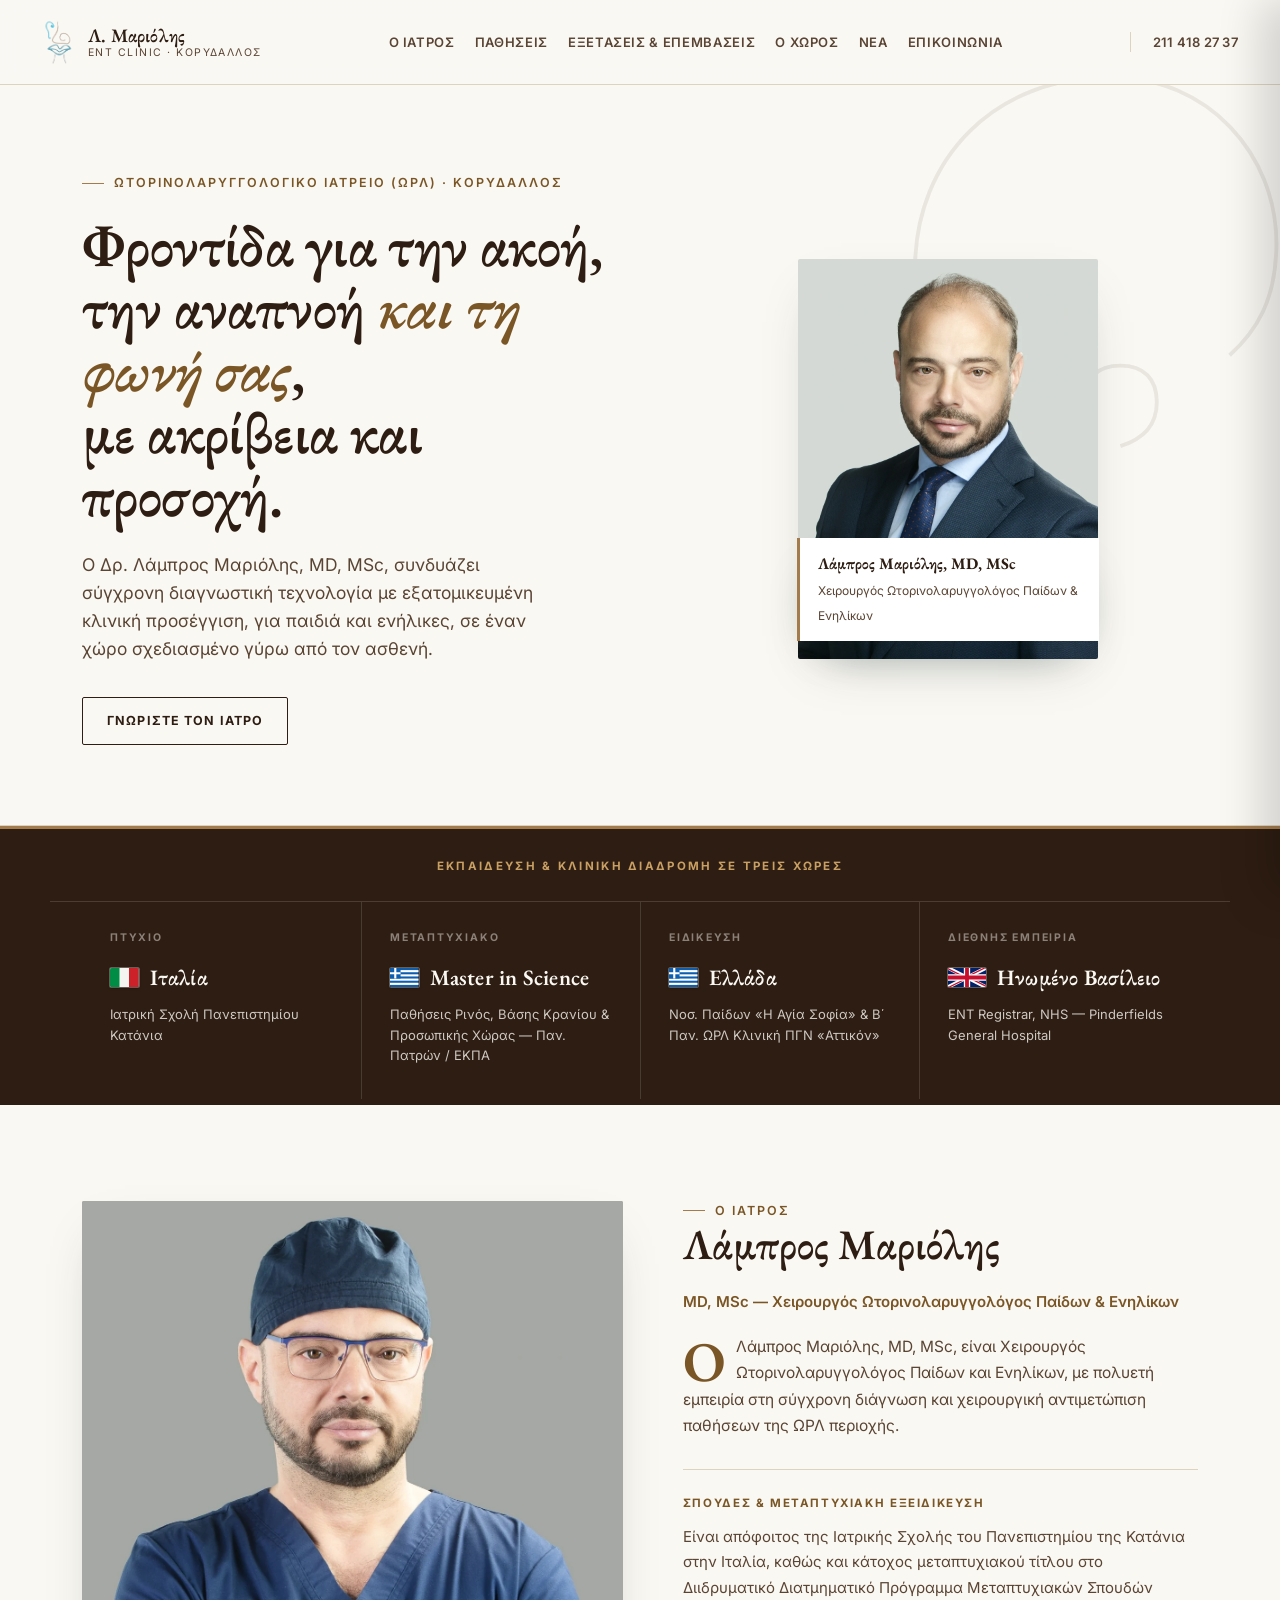
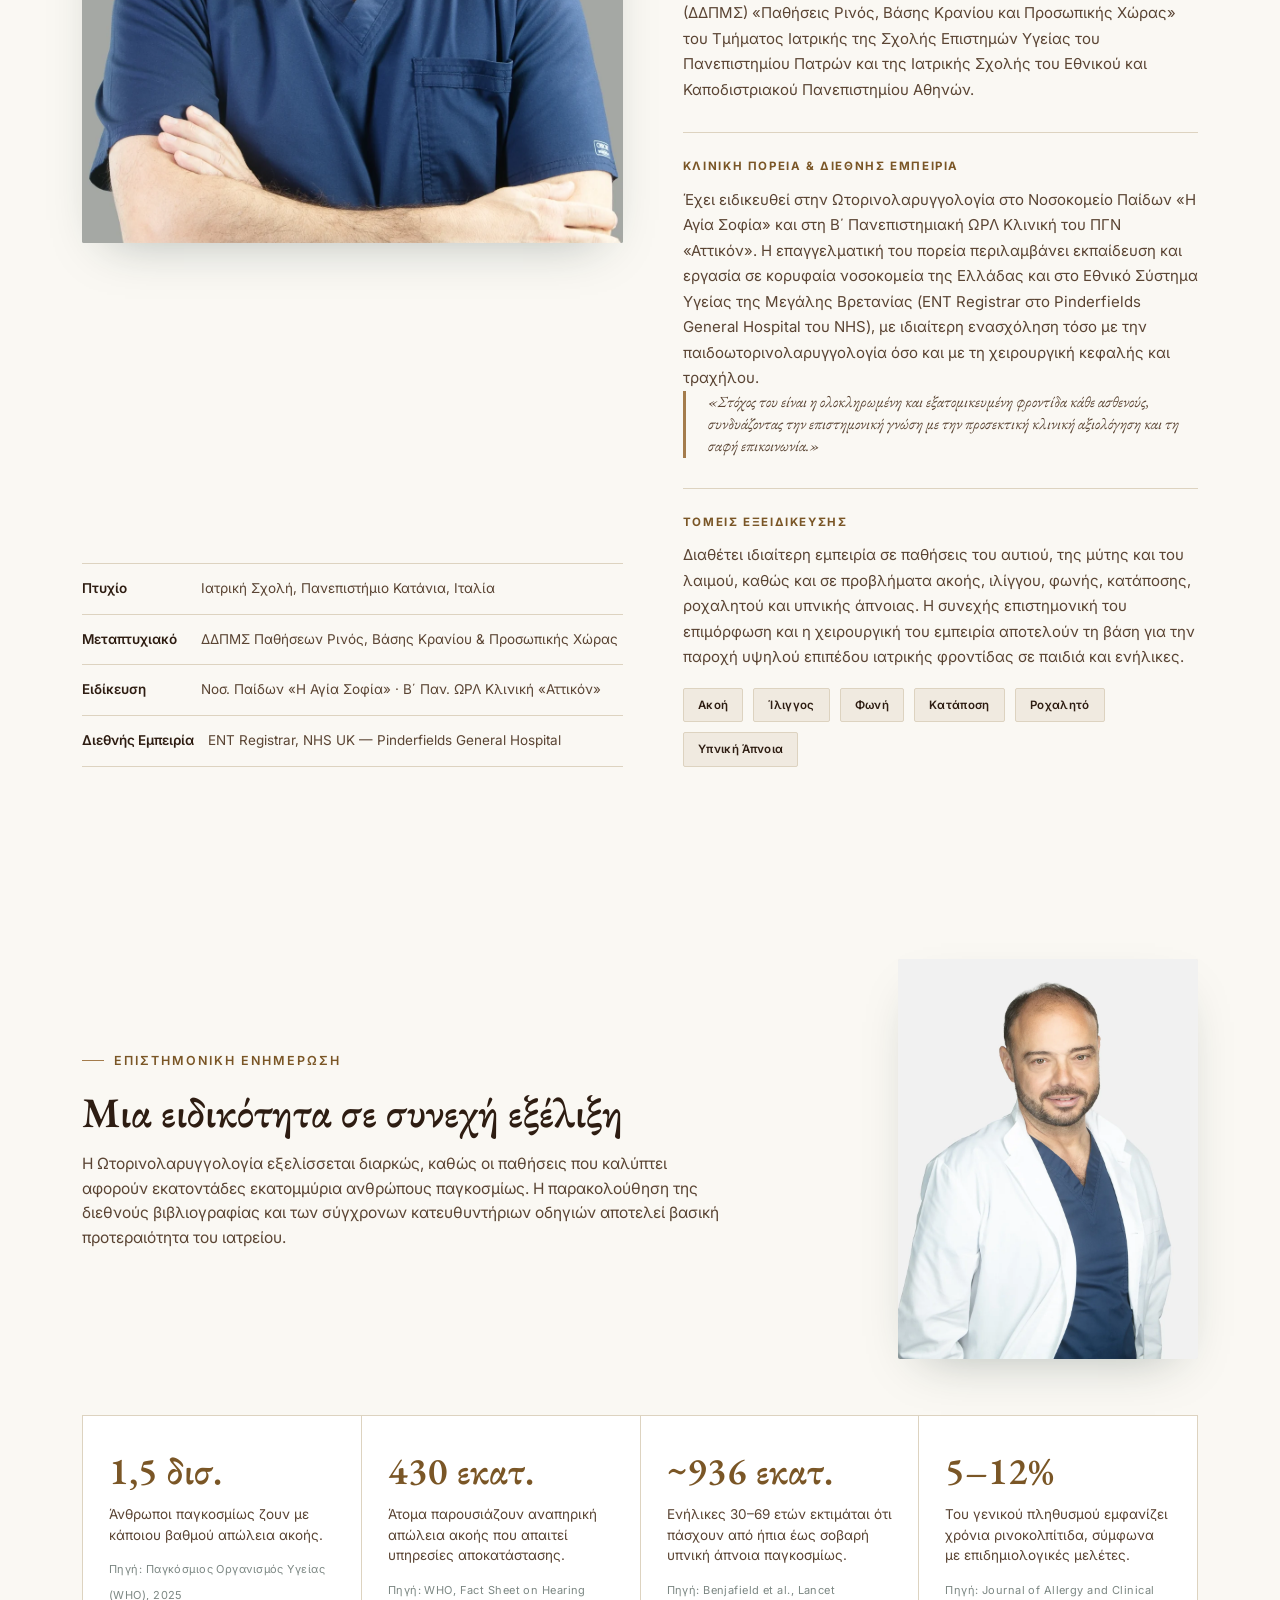
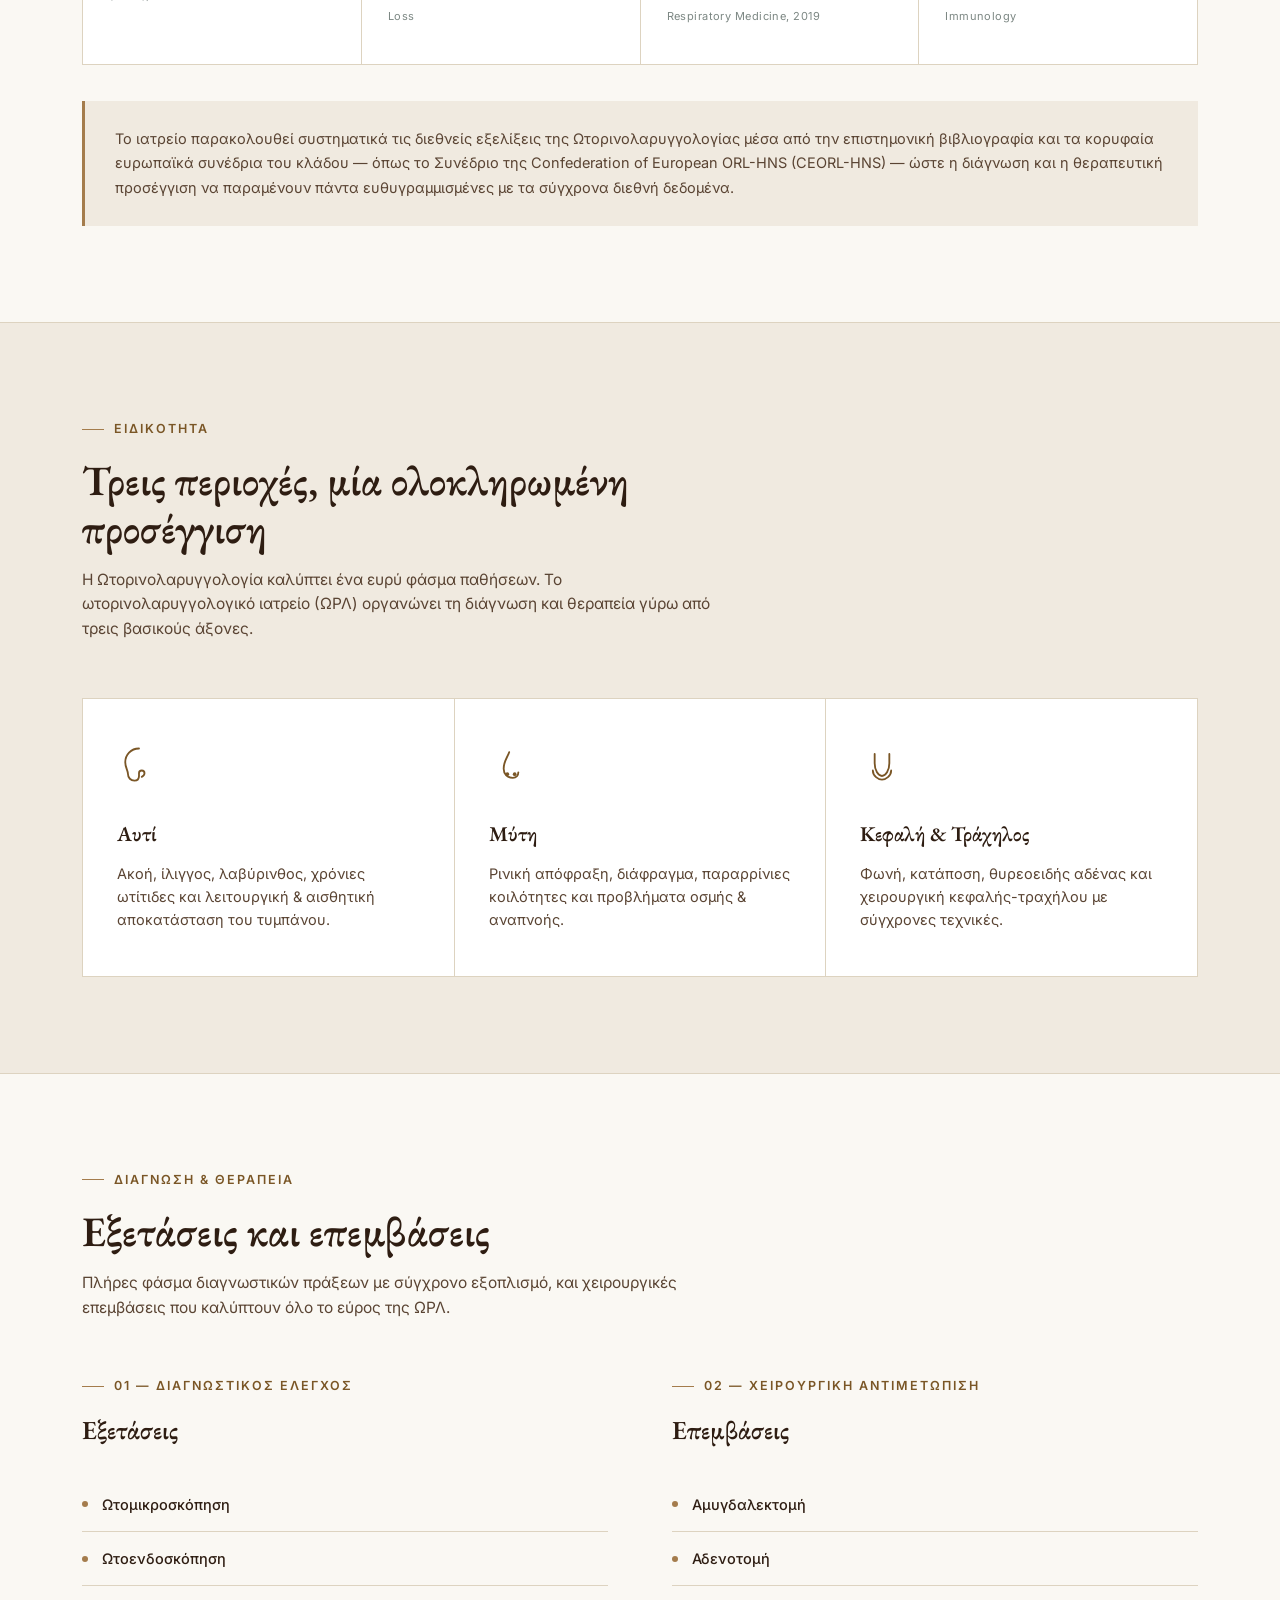
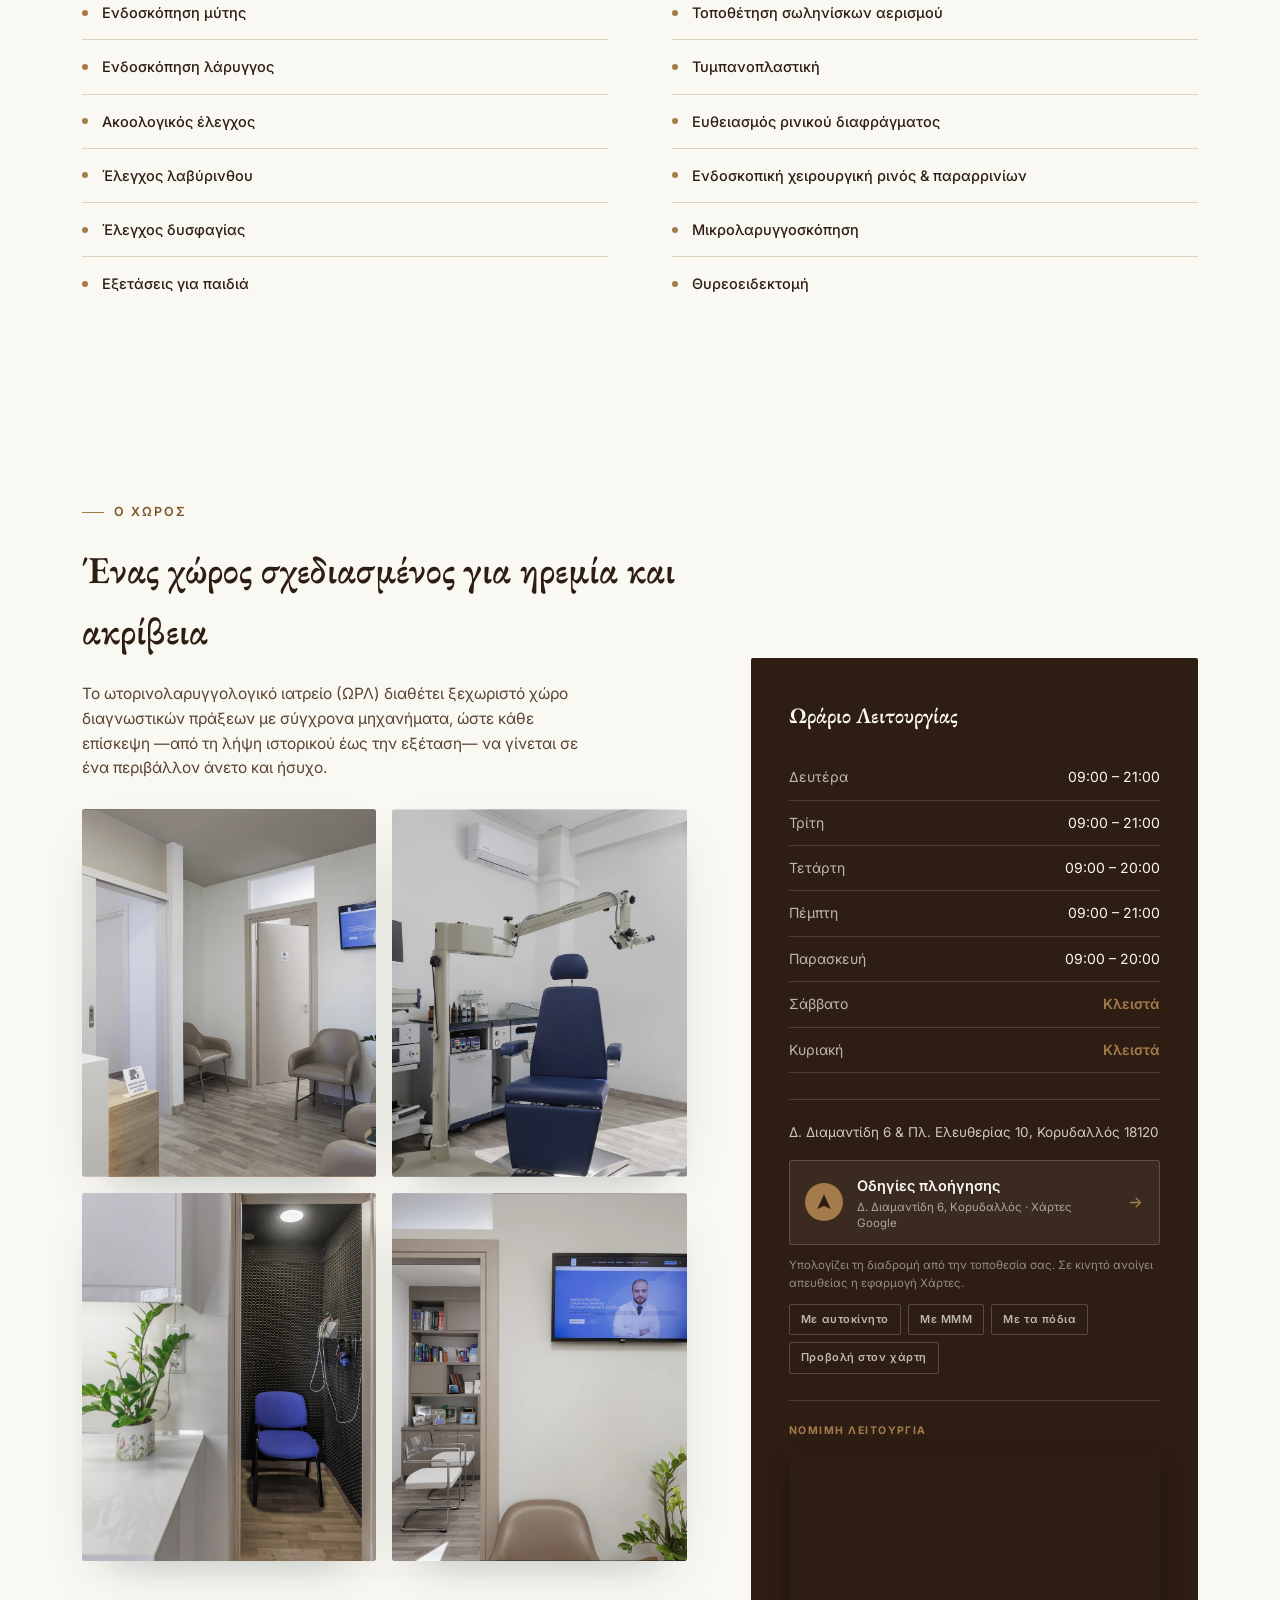
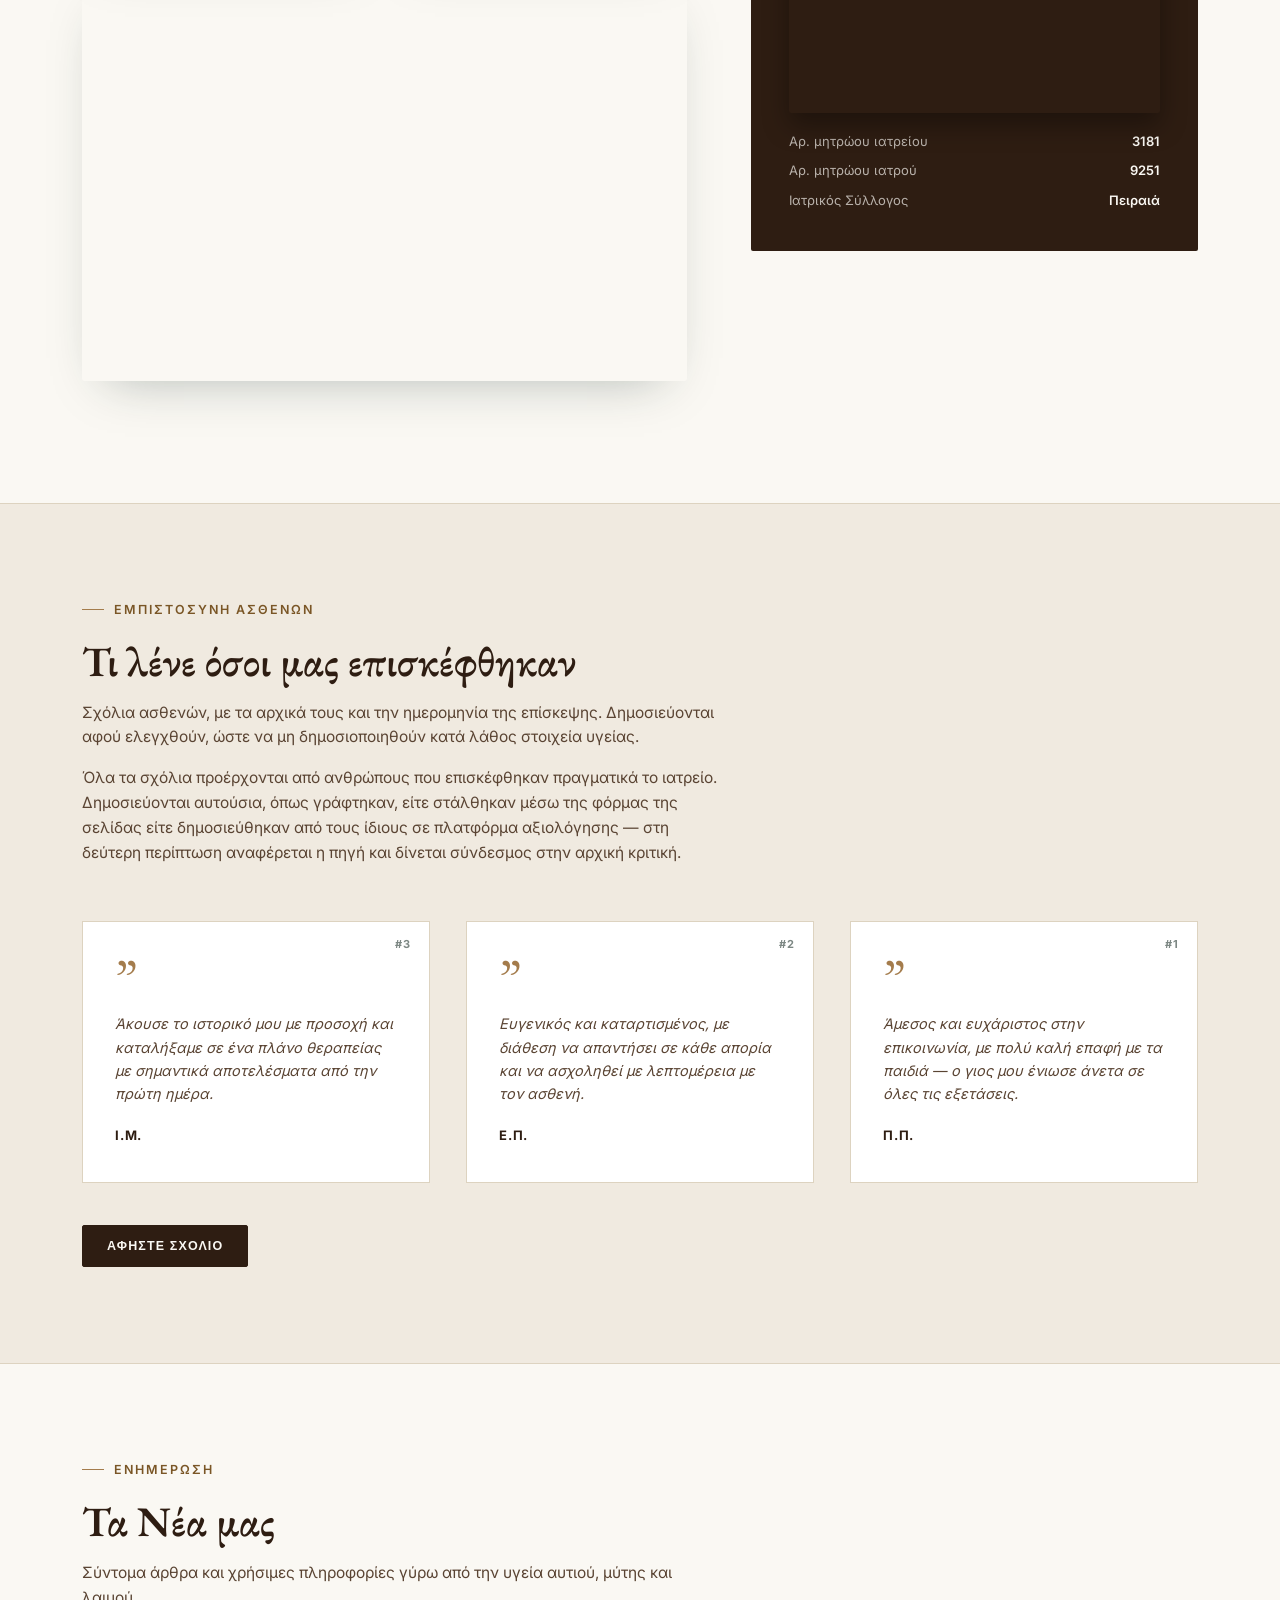
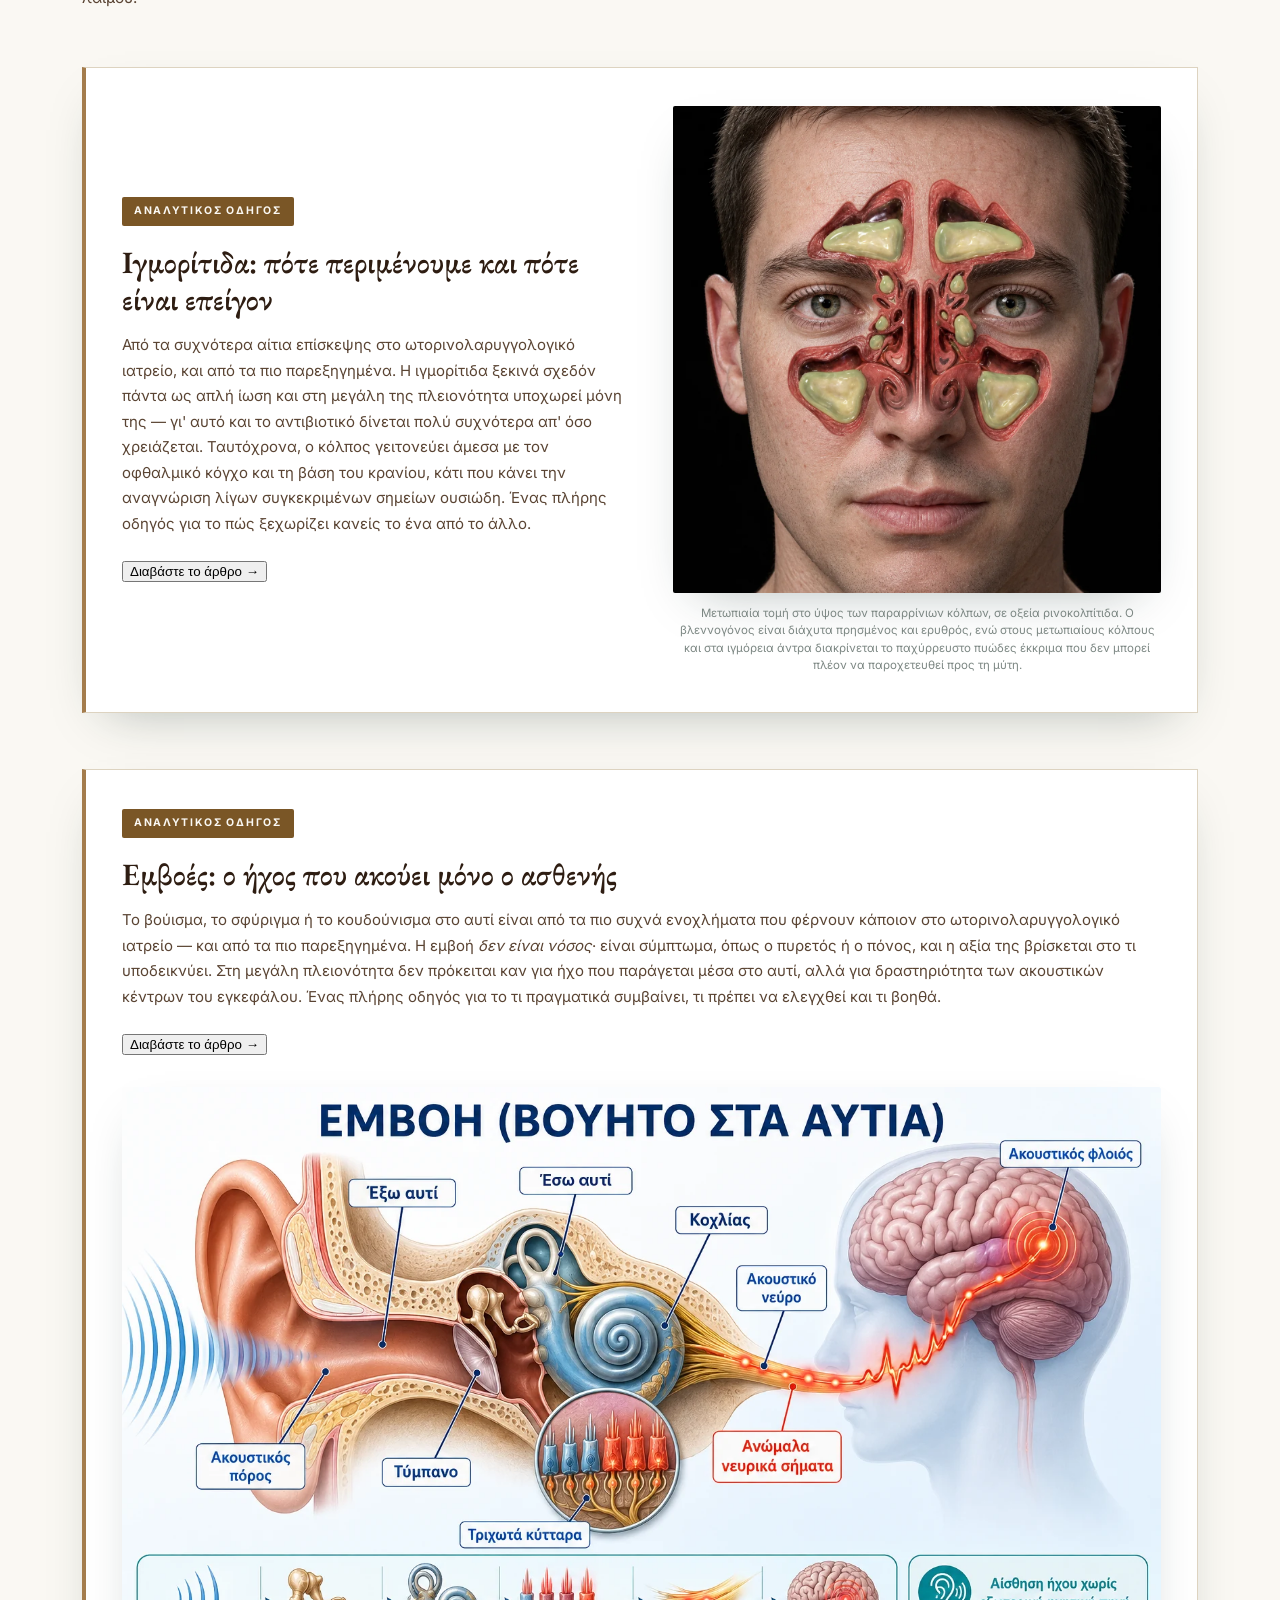
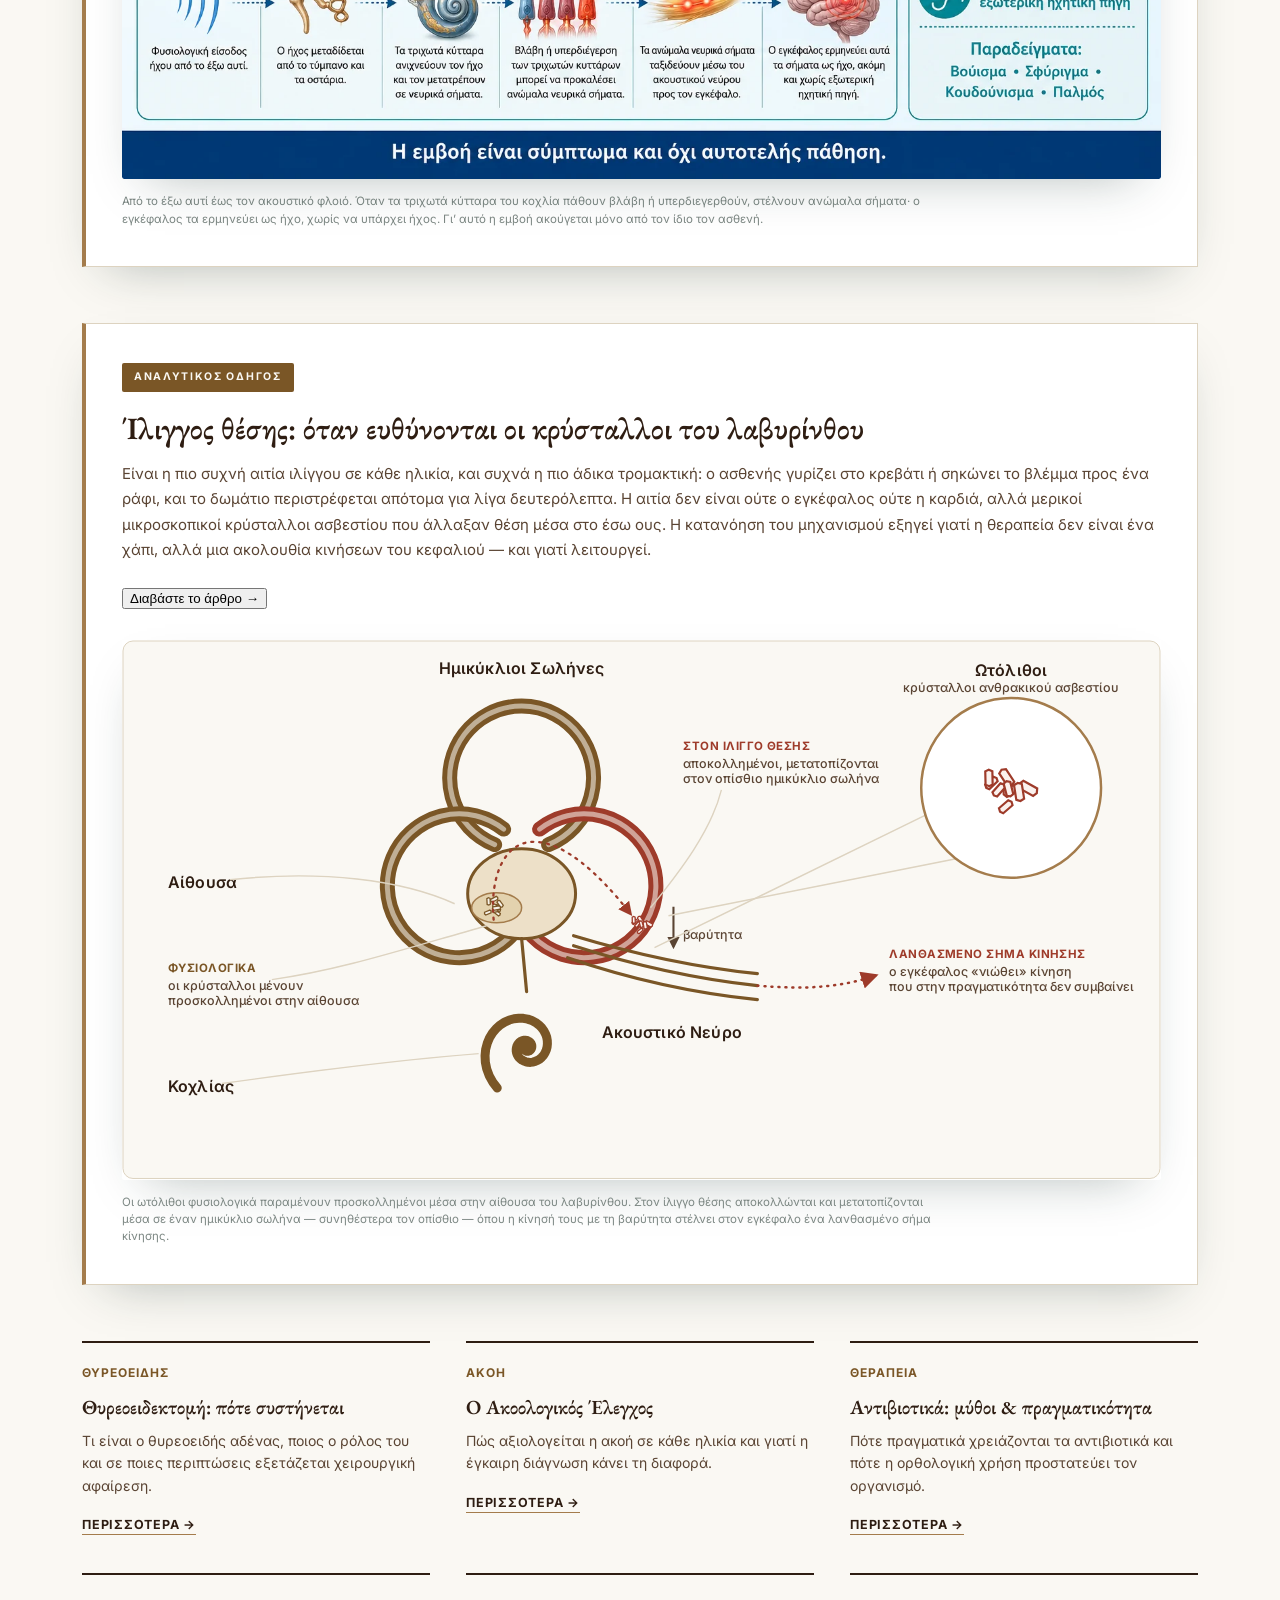
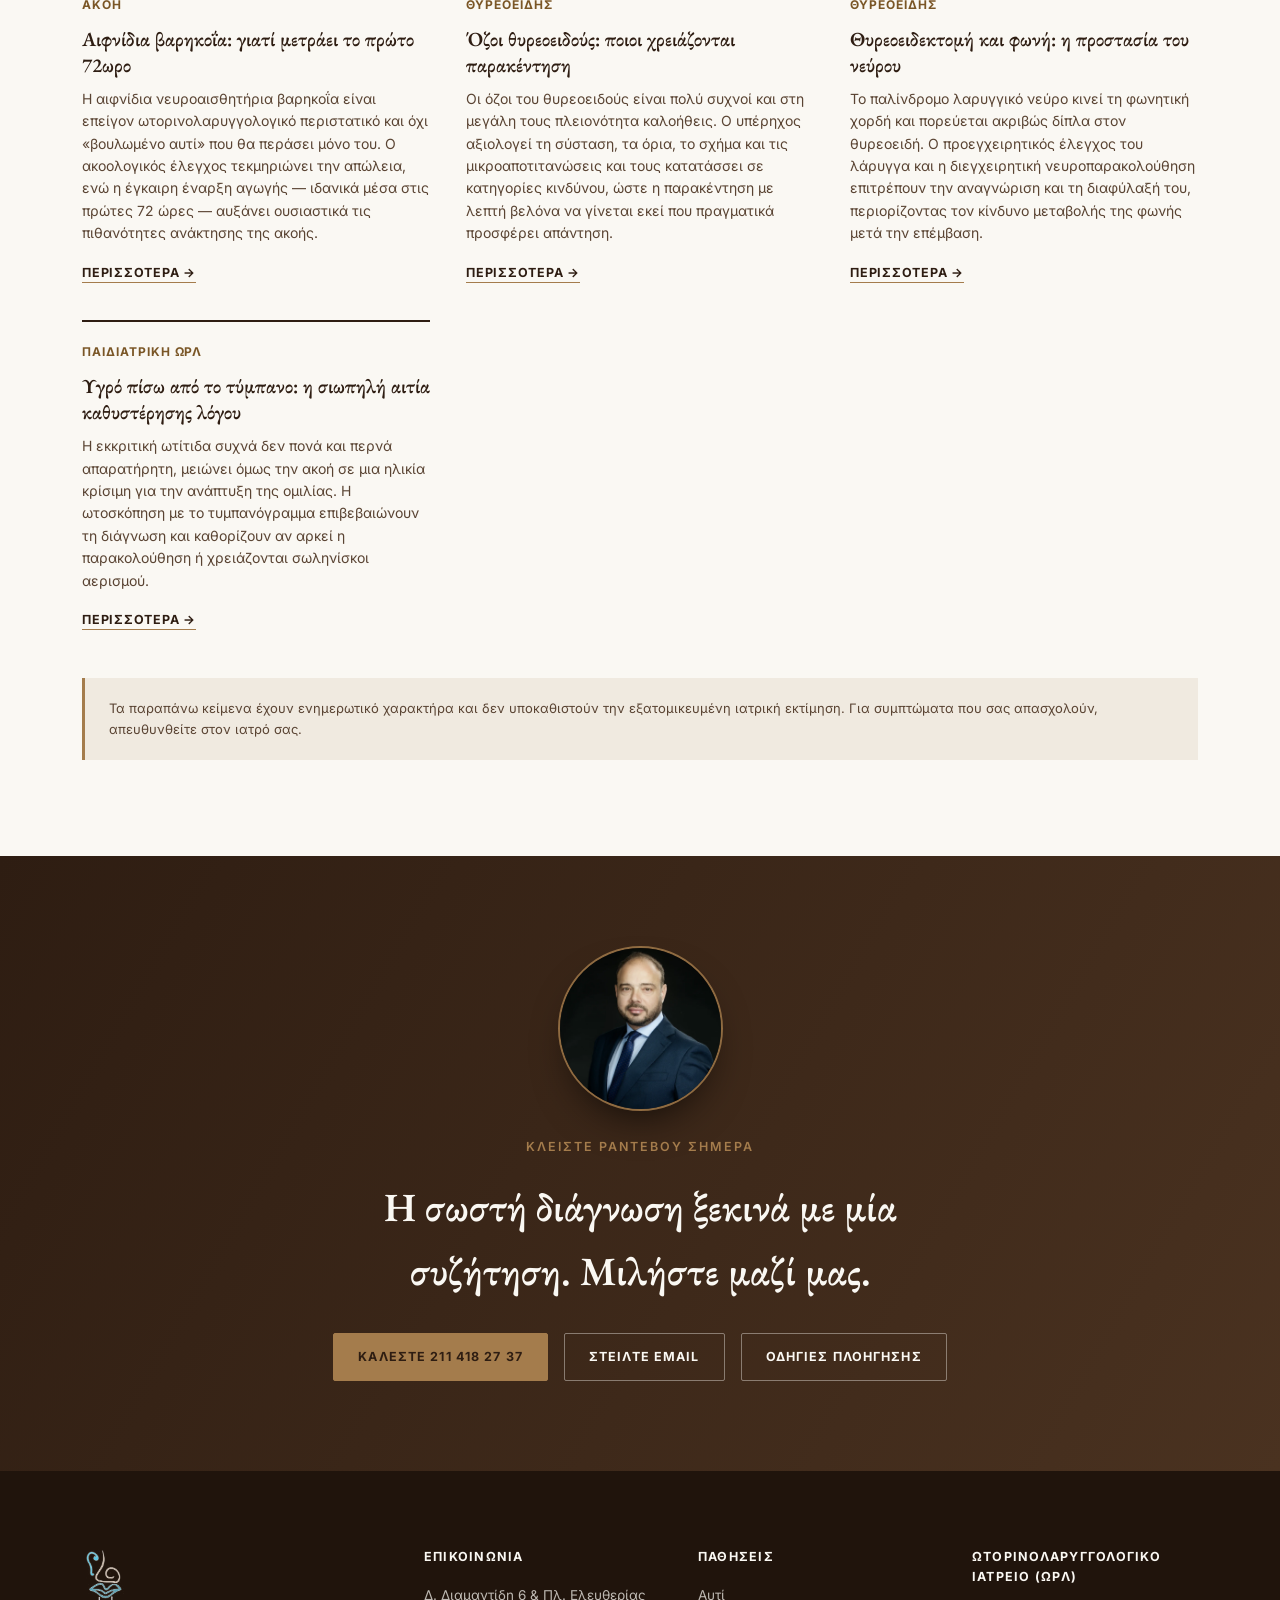
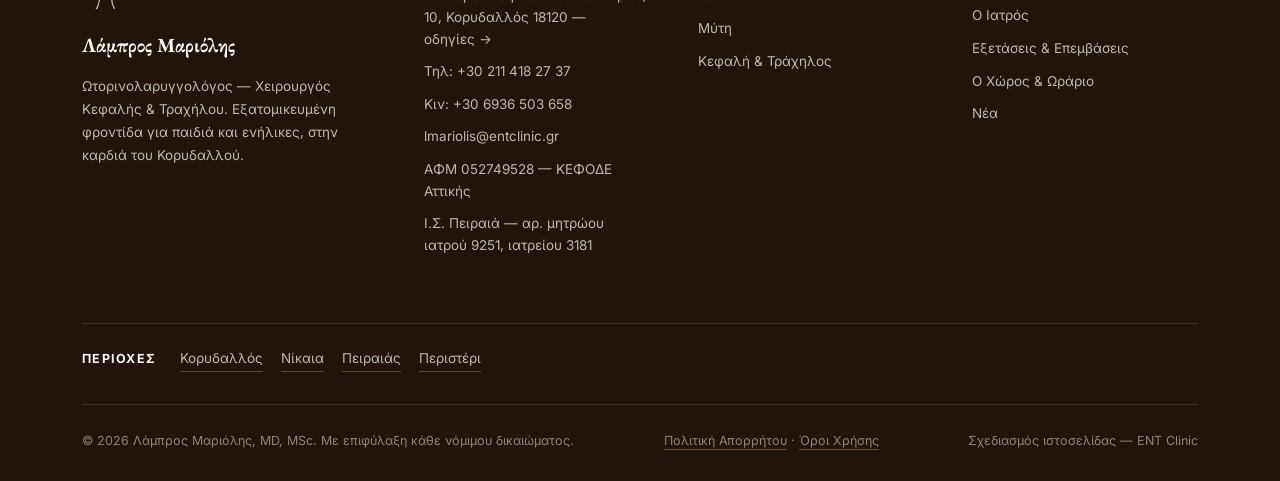
==== index.html @ 6d0accd3 "Put the directions where someone looks for them The button existed only inside the opening-hours car" ====
<!DOCTYPE html>
<html lang="el">
<head>
<meta charset="UTF-8">
<meta name="viewport" content="width=device-width, initial-scale=1.0">
<title>Λάμπρος Μαριόλης, MD, MSc — Ωτορινολαρυγγολόγος, Χειρουργός Κεφαλής &amp; Τραχήλου</title>
<meta name="description" content="Λάμπρος Μαριόλης, MD, MSc — Χειρουργός Ωτορινολαρυγγολόγος Παίδων και Ενηλίκων στον Κορυδαλλό. Διάγνωση και αντιμετώπιση παθήσεων αυτιού, μύτης και λαιμού, ακοολογικός έλεγχος, ενδοσκόπηση, χειρουργική κεφαλής και τραχήλου.">
<meta name="author" content="Λάμπρος Μαριόλης, MD, MSc">
<meta name="theme-color" content="#2E1D12">

<!-- Εικονίδια -->
<link rel="icon" href="assets/favicon.ico" sizes="any">
<link rel="icon" type="image/png" sizes="32x32" href="assets/favicon.png">
<link rel="apple-touch-icon" href="assets/apple-touch-icon.png">

<!-- Προεπισκόπηση κατά την κοινοποίηση του συνδέσμου (Facebook, Viber, WhatsApp, LinkedIn)
     ΠΡΟΣΟΧΗ: όταν ο ιστότοπος μεταφερθεί σε δικό του domain, αλλάξτε ΟΛΕΣ τις παρακάτω
     απόλυτες διευθύνσεις — οι πλατφόρμες δεν δέχονται σχετικά μονοπάτια. -->
<link rel="canonical" href="https://entclinic.gr/">
<meta property="og:type" content="website">
<meta property="og:locale" content="el_GR">
<meta property="og:site_name" content="Λάμπρος Μαριόλης, MD, MSc — Ωτορινολαρυγγολόγος">
<meta property="og:title" content="Λάμπρος Μαριόλης, MD, MSc — Ωτορινολαρυγγολόγος, Κορυδαλλός">
<meta property="og:description" content="Λάμπρος Μαριόλης, MD, MSc — Χειρουργός Ωτορινολαρυγγολόγος Παίδων και Ενηλίκων στον Κορυδαλλό. Διάγνωση και αντιμετώπιση παθήσεων αυτιού, μύτης και λαιμού, ακοολογικός έλεγχος, ενδοσκόπηση, χειρουργική κεφαλής και τραχήλου.">
<meta property="og:url" content="https://entclinic.gr/">
<meta property="og:image" content="https://entclinic.gr/assets/social-card.jpg">
<meta property="og:image:width" content="1200">
<meta property="og:image:height" content="630">
<meta property="og:image:alt" content="Λάμπρος Μαριόλης, MD, MSc — Χειρουργός Ωτορινολαρυγγολόγος, Κορυδαλλός">
<meta name="twitter:card" content="summary_large_image">
<meta name="twitter:title" content="Λάμπρος Μαριόλης, MD, MSc — Ωτορινολαρυγγολόγος, Κορυδαλλός">
<meta name="twitter:description" content="Λάμπρος Μαριόλης, MD, MSc — Χειρουργός Ωτορινολαρυγγολόγος Παίδων και Ενηλίκων στον Κορυδαλλό. Διάγνωση και αντιμετώπιση παθήσεων αυτιού, μύτης και λαιμού, ακοολογικός έλεγχος, ενδοσκόπηση, χειρουργική κεφαλής και τραχήλου.">
<meta name="twitter:image" content="https://entclinic.gr/assets/social-card.jpg">

<link rel="preload" href="assets/fonts/Inter-subset.woff2" as="font" type="font/woff2" crossorigin>
<link rel="preload" href="assets/fonts/EBGaramond-subset.woff2" as="font" type="font/woff2" crossorigin>
<style>
  /* Γραμματοσειρές φιλοξενούμενες τοπικά (SIL Open Font License 1.1 — δείτε
     assets/fonts/OFL-*.txt). Δεν γίνεται καμία κλήση σε διακομιστές τρίτων,
     άρα δεν διαβιβάζεται η διεύθυνση IP του επισκέπτη πουθενά. */
  @font-face{
    font-family:"Inter";
    src:url("assets/fonts/Inter-subset.woff2") format("woff2");
    font-weight:100 900;font-style:normal;font-display:swap;
  }
  @font-face{
    font-family:"EB Garamond";
    src:url("assets/fonts/EBGaramond-subset.woff2") format("woff2");
    font-weight:400 800;font-style:normal;font-display:swap;
  }
  @font-face{
    font-family:"EB Garamond";
    src:url("assets/fonts/EBGaramond-Italic-subset.woff2") format("woff2");
    font-weight:400 800;font-style:italic;font-display:swap;
  }
  :root{
    --ink:#2E1D12;
    --ink-soft:#5A4433;
    --paper:#FAF8F3;
    --paper-dim:#F0EAE0;
    --card:#FFFFFF;
    --brass:#A47C4C;
    --brass-deep:#7A5626;
    --line:#DDD3C0;
    --muted:#7C8783;
    --shadow: 0 20px 50px -25px rgba(22,48,43,0.35);
    /* EB Garamond: πλήρες ελληνικό αλφάβητο σε όρθια και πλάγια γραφή,
       ώστε οι τίτλοι να μην πέφτουν σε εφεδρική γραμματοσειρά. */
    --serif: "EB Garamond", "Noto Serif", Georgia, "Times New Roman", serif;
    --sans: "Inter", "Segoe UI", Arial, sans-serif;
  }
  *{box-sizing:border-box;}
  html{scroll-behavior:smooth;}
  body{
    margin:0;
    background:var(--paper);
    color:var(--ink);
    font-family:var(--sans);
    line-height:1.6;
    -webkit-font-smoothing:antialiased;
  }
  img{max-width:100%;display:block;}
  a{color:inherit;text-decoration:none;}
  h1,h2,h3,h4{font-family:var(--serif);font-weight:600;margin:0;color:var(--ink);}
  .eyebrow{
    font-family:var(--sans);
    font-size:12.5px;
    font-weight:600;
    letter-spacing:.16em;
    text-transform:uppercase;
    color:var(--brass-deep);
    display:flex;align-items:center;gap:10px;
  }
  .eyebrow::before{content:"";width:22px;height:1px;background:var(--brass);display:inline-block;}
  .wrap{max-width:1180px;margin:0 auto;padding:0 32px;}
  section{padding:96px 0;}
  @media (max-width:700px){ section{padding:64px 0;} .wrap{padding:0 22px;} }

  /* reveal on scroll */
  .reveal{opacity:0;transform:translateY(18px);transition:opacity .8s ease, transform .8s ease;}
  .reveal.in{opacity:1;transform:translateY(0);}
  @media (prefers-reduced-motion: reduce){
    .reveal{opacity:1;transform:none;transition:none;}
    html{scroll-behavior:auto;}
  }

  /* ===== Header ===== */
  header{
    position:sticky;top:0;z-index:100;
    background:rgba(250,248,243,0.92);
    backdrop-filter:blur(10px);
    border-bottom:1px solid var(--line);
  }
  .nav-row{display:flex;align-items:center;justify-content:space-between;height:84px;}
  .brand{display:flex;align-items:center;gap:12px;}
  .brand svg{width:34px;height:34px;flex:none;}
  .brand-text{display:flex;flex-direction:column;line-height:1.15;}
  .brand-text strong{font-family:var(--serif);font-size:19px;font-weight:600;letter-spacing:.01em;}
  .brand-text span{font-size:10.5px;letter-spacing:.14em;text-transform:uppercase;color:var(--ink-soft);}
  nav.primary{display:flex;align-items:center;gap:34px;}
  nav.primary a{
    font-size:13px;font-weight:600;letter-spacing:.05em;text-transform:uppercase;
    color:var(--ink-soft);position:relative;padding:4px 0;
  }
  nav.primary a:hover{color:var(--ink);}
  nav.primary a::after{
    content:"";position:absolute;left:0;bottom:-2px;width:0;height:1px;background:var(--brass);
    transition:width .25s ease;
  }
  nav.primary a:hover::after{width:100%;}
  .header-actions{display:flex;align-items:center;gap:22px;}
  .header-phone{font-size:13px;font-weight:600;color:var(--ink-soft);white-space:nowrap;}
  .btn{
    display:inline-flex;align-items:center;gap:8px;
    padding:13px 24px;border-radius:2px;
    font-size:12.5px;font-weight:700;letter-spacing:.09em;text-transform:uppercase;
    border:1px solid var(--ink);
  }
  .btn-solid{background:var(--ink);color:var(--paper);}
  .btn-solid:hover{background:var(--brass-deep);border-color:var(--brass-deep);}
  .btn-outline{background:transparent;color:var(--ink);}
  .btn-outline:hover{background:var(--ink);color:var(--paper);}
  .menu-toggle{display:none;background:none;border:0;cursor:pointer;padding:8px;}
  .menu-toggle span{display:block;width:22px;height:2px;background:var(--ink);margin:5px 0;}

  /* Η κεφαλίδα χρειάζεται περισσότερο πλάτος από το σώμα: με το κοινό
     max-width:1180px τα στοιχεία του μενού έσπαγαν σε δύο γραμμές σε κάθε
     οθόνη, ακόμη και στις πολύ πλατιές. */
  header .wrap{max-width:1260px;}
  nav.primary{gap:20px;}
  nav.primary a{white-space:nowrap;}
  /* Το τηλέφωνο είχε το ίδιο κενό με τις επιλογές του μενού, οπότε διαβαζόταν
     σαν ακόμη μία επιλογή· η κάθετη γραμμή το ξεχωρίζει ως ομάδα δράσης. */
  .header-phone{
    border-left:1px solid var(--line);
    padding-left:22px;
    letter-spacing:.02em;
  }
  @media (max-width:1240px){
    nav.primary{gap:20px;}
    nav.primary a{font-size:12.5px;letter-spacing:.03em;}
    .header-phone{display:none;}
  }
  @media (max-width:1120px){
    nav.primary{gap:15px;}
    nav.primary a{font-size:11.5px;letter-spacing:.02em;}
    .brand-text strong{font-size:17px;}
  }
  @media (max-width:1040px){
    nav.primary{display:none;}
    .header-phone{display:none;}
    .menu-toggle{display:block;}
  }

  /* ===== Hero ===== */
  .hero{
    position:relative;overflow:hidden;
    padding:88px 0 80px;
    border-bottom:1px solid var(--line);
  }
  .hero-grid{
    display:grid;grid-template-columns:1.05fr .95fr;gap:64px;align-items:center;
  }
  .hero-watermark{
    position:absolute;right:-90px;top:-60px;width:520px;opacity:.08;pointer-events:none;
  }
  .hero h1{
    font-size:clamp(38px,4.6vw,60px);
    line-height:1.06;letter-spacing:-.01em;
    margin:22px 0 24px;
  }
  .hero h1 em{font-style:italic;color:var(--brass-deep);}
  .hero p.lede{
    font-size:17.5px;color:var(--ink-soft);max-width:480px;margin:0 0 34px;
  }
  .hero-cta{display:flex;gap:16px;flex-wrap:wrap;}
  /* Η κύρια φωτογραφία ζητήθηκε στα 300x400. Το πλαίσιο κλειδώνει σε αυτό το
     μέγεθος και κεντράρεται μέσα στη στήλη του, ενώ το αρχείο είναι 900x1200
     ώστε να μένει καθαρό σε οθόνες retina. */
  .hero-figure{position:relative;width:300px;margin-left:auto;margin-right:auto;}
  .hero-figure .frame{
    position:relative;border-radius:2px;overflow:hidden;
    box-shadow:var(--shadow);
    width:300px;height:400px;
    cursor:zoom-in;
  }
  .hero-figure img{width:100%;height:100%;object-fit:cover;transition:transform .6s ease;}
  .hero-figure .frame:hover img{transform:scale(1.06);}

  /* clickable photo affordance */
  .zoomable{position:relative;cursor:zoom-in;overflow:hidden;}
  .zoomable img{transition:transform .6s ease;}
  .zoomable:hover img{transform:scale(1.05);}
  .zoomable::after{
    content:"";position:absolute;inset:0;
    background:linear-gradient(0deg, rgba(46,29,18,0.28), transparent 45%);
    opacity:0;transition:opacity .3s ease;
  }
  .zoomable:hover::after{opacity:1;}
  .zoomable .zoom-tag{
    position:absolute;right:14px;bottom:14px;
    background:rgba(250,248,243,0.92);color:var(--ink);
    font-size:11px;font-weight:700;letter-spacing:.08em;text-transform:uppercase;
    padding:7px 12px;border-radius:2px;opacity:0;transform:translateY(6px);
    transition:opacity .3s ease, transform .3s ease;
  }
  .zoomable:hover .zoom-tag{opacity:1;transform:translateY(0);}

  /* doctor mini-gallery */
  .doc-gallery{display:grid;grid-template-columns:1.1fr .9fr;gap:16px;margin-bottom:26px;}
  .doc-gallery .g-item{border-radius:2px;overflow:hidden;box-shadow:var(--shadow);aspect-ratio:1/1;}
  .doc-gallery .g-item img{width:100%;height:100%;object-fit:cover;}
  .doc-gallery .g-item.tall{aspect-ratio:4/5;}
  .doc-gallery .g-item.wide{grid-column:1 / -1;aspect-ratio:3/2;}

  /* lightbox */
  .lightbox{
    position:fixed;inset:0;z-index:300;background:rgba(16,31,27,0.92);
    display:flex;align-items:center;justify-content:center;padding:40px;
    opacity:0;pointer-events:none;transition:opacity .3s ease;
  }
  .lightbox.open{opacity:1;pointer-events:auto;}
  .lightbox img{max-width:min(1240px,92vw);max-height:84vh;object-fit:contain;border-radius:2px;box-shadow:0 30px 70px rgba(0,0,0,0.5);}
  .lightbox .lb-close{
    position:absolute;top:28px;right:32px;background:none;border:0;
    color:var(--paper);font-size:32px;cursor:pointer;line-height:1;
  }
  .lightbox .lb-caption{
    position:absolute;bottom:34px;left:0;right:0;text-align:center;
    color:rgba(250,248,243,0.75);font-size:13px;letter-spacing:.04em;
  }
  .hero-figure .caption{
    position:absolute;left:-1px;bottom:18px;
    background:var(--card);padding:13px 18px;
    border-left:3px solid var(--brass);
    max-width:none;right:-1px;box-shadow:var(--shadow);
  }
  .hero-figure .caption strong{display:block;font-family:var(--serif);font-size:16px;}
  .hero-figure .caption span{font-size:12px;color:var(--ink-soft);}
  @media (max-width:980px){
    .hero-grid{grid-template-columns:1fr;}
    .hero-figure{order:-1;margin:0 auto;}
    .hero-watermark{display:none;}
  }

  /* ===== Credentials strip =====
     Τρία επίπεδα ανάγνωσης αντί για ένα: το στάδιο της εκπαίδευσης (Πτυχίο,
     Ειδίκευση…), η χώρα με τη σημαία της, και το ίδρυμα. Έτσι η λωρίδα δεν
     είναι τέσσερις τίτλοι στη σειρά αλλά μια διαδρομή που διαβάζεται.

     Οι σημαίες είναι SVG, όχι emoji: τα emoji σημαιών ΔΕΝ εμφανίζονται στα
     Windows — ο Chrome και ο Edge δείχνουν στη θέση τους δύο κεφαλαία γράμματα
     («IT», «GR», «GB»), που σε ιατρική σελίδα μοιάζει με σφάλμα. Το SVG
     εμφανίζεται παντού ίδιο και σε οποιοδήποτε μέγεθος. */
  .credentials{
    background:var(--ink);color:var(--paper);
    padding:0 0 6px;border-top:3px solid var(--brass);
  }
  .cred-eyebrow{
    margin:0;padding:28px 0 26px;text-align:center;
    font-family:var(--sans);font-size:11.5px;font-weight:700;
    letter-spacing:.2em;text-transform:uppercase;color:#C9A063;
  }
  .cred-row{
    display:grid;grid-template-columns:repeat(4,1fr);
    border-top:1px solid rgba(250,248,243,0.14);
  }
  .cred-item{
    padding:28px 28px 34px;border-left:1px solid rgba(250,248,243,0.14);
  }
  .cred-item:first-child{border-left:none;}
  .cred-stage{
    display:block;font-family:var(--sans);font-size:10.5px;font-weight:700;
    letter-spacing:.17em;text-transform:uppercase;
    color:rgba(250,248,243,0.46);margin-bottom:13px;
  }
  .cred-item .num{
    font-family:var(--serif);font-size:22px;font-weight:600;color:var(--paper);
    display:flex;align-items:center;gap:11px;margin-bottom:9px;letter-spacing:.01em;
  }
  .cred-flag{
    height:19px;width:auto;flex:none;display:block;border-radius:1.5px;
    box-shadow:0 0 0 1px rgba(250,248,243,0.3), 0 1px 3px rgba(0,0,0,0.45);
  }
  .cred-item p{margin:0;font-size:13px;color:rgba(250,248,243,0.78);line-height:1.55;}
  @media (max-width:820px){
    .cred-row{grid-template-columns:1fr 1fr;}
    .cred-item:nth-child(3){border-left:none;}
    .cred-item:nth-child(n+3){border-top:1px solid rgba(250,248,243,0.14);}
  }
  @media (max-width:520px){
    .cred-row{grid-template-columns:1fr;}
    .cred-item{border-left:none !important;border-top:1px solid rgba(250,248,243,0.14);}
    .cred-item:first-child{border-top:none;}
    .cred-item .num{font-size:20px;}
  }

  /* ===== About doctor ===== */
  .about-grid{
    display:grid;grid-template-columns:1.05fr 1fr;gap:60px;align-items:stretch;
  }
  .about-grid h2{font-size:clamp(30px,3.4vw,42px);margin-bottom:22px;line-height:1.12;}
  .about-grid .role{color:var(--brass-deep);font-weight:600;font-size:15px;margin-bottom:20px;}
  .about-grid p{color:var(--ink-soft);font-size:15.5px;margin:0 0 18px;}
  .pull{
    font-family:var(--serif);font-style:italic;font-size:21px;color:var(--ink);
    border-left:3px solid var(--brass);padding-left:22px;margin:30px 0;line-height:1.45;
  }
  .lede-bio{
    font-size:17px;color:var(--ink);line-height:1.7;margin:6px 0 8px;
  }
  .lede-bio::first-letter{
    font-family:var(--serif);font-size:56px;font-weight:600;color:var(--brass-deep);
    float:left;line-height:0.78;padding-right:10px;padding-top:6px;
  }
  .doc-chapter{margin:30px 0 0;padding-top:24px;border-top:1px solid var(--line);}
  .chapter-label{
    font-family:var(--sans);font-size:11.5px;font-weight:700;letter-spacing:.14em;
    text-transform:uppercase;color:var(--brass-deep);margin-bottom:11px;
  }
  .doc-chapter p{color:var(--ink-soft);font-size:15px;margin:0;line-height:1.7;}
  .focus-tags{display:flex;flex-wrap:wrap;gap:10px;margin-top:18px;}
  .focus-tags span{
    font-size:11.5px;font-weight:600;letter-spacing:.03em;color:var(--ink);
    border:1px solid var(--line);padding:7px 14px;border-radius:2px;background:var(--paper-dim);
  }
  /* Μία φωτογραφία του ιατρού, τόσο ψηλή όσο το κείμενο δεξιά: από την κορυφή
     της ενότητας. Το πλαίσιο παίρνει την ΑΚΡΙΒΗ αναλογία του αρχείου
     (1200/1425), οπότε η φωτογραφία το γεμίζει ολόκληρο χωρίς να κόβεται και
     χωρίς κενό: με flex:1 και object-fit:contain το πλαίσιο τεντωνόταν στο ύψος
     του διπλανού κειμένου και έμεναν σχεδόν 200 px γκρι πάνω από το κεφάλι.
     Ο πίνακας σπουδών πέφτει στη βάση (space-between), ώστε οι δύο στήλες να
     κλείνουν μαζί. Το φόντο μένει το επίπεδο γκρι του στούντιο (#A5A7A4). */
  .doc-aside{display:flex;}
  .sig-block{display:flex;flex-direction:column;width:100%;justify-content:space-between;gap:26px;}
  .doc-portrait{
    margin:0;flex:none;aspect-ratio:1200/1425;overflow:hidden;
    border-radius:2px;box-shadow:var(--shadow);background:#A5A7A4;
  }
  .doc-portrait img{width:100%;height:100%;object-fit:cover;object-position:center top;display:block;}
  .sig-block .thumb{border-radius:2px;overflow:hidden;box-shadow:var(--shadow);margin-bottom:20px;}
  .train-list{list-style:none;margin:0;padding:0;border-top:1px solid var(--line);}
  .train-list li{
    display:flex;gap:14px;padding:14px 0;border-bottom:1px solid var(--line);font-size:13.5px;color:var(--ink-soft);
  }
  .train-list li b{color:var(--ink);font-weight:600;min-width:105px;flex:none;}
  @media (max-width:900px){
    .about-grid{grid-template-columns:1fr;}
    .doc-aside{display:block;}
    .sig-block{display:block;}
    .doc-portrait{flex:none;min-height:0;aspect-ratio:1200/1425;max-width:460px;margin:0 auto 26px;}
  }

  /* ===== Global picture / scientific currency ===== */
  .science-grid{display:grid;grid-template-columns:repeat(4,1fr);gap:1px;background:var(--line);border:1px solid var(--line);margin-top:12px;}
  .science-card{background:var(--card);padding:36px 26px;}
  .science-card .stat{font-family:var(--serif);font-size:38px;font-weight:600;color:var(--brass-deep);line-height:1;display:block;margin-bottom:14px;}
  .science-card p{font-size:13.5px;color:var(--ink-soft);margin:0 0 10px;line-height:1.55;}
  .science-card cite{font-style:normal;font-size:11px;letter-spacing:.04em;color:var(--muted);}
  .science-note{
    margin-top:36px;padding:26px 30px;border-left:3px solid var(--brass);
    background:var(--paper-dim);font-size:14.5px;color:var(--ink-soft);line-height:1.7;
  }
  /* Πορτραίτο 300x400 δίπλα στην εισαγωγή της ενότητας «Μια ειδικότητα σε
     συνεχή εξέλιξη». Κάτω από 900px πέφτει κάτω από το κείμενο και κεντράρεται. */
  .spec-intro{display:grid;grid-template-columns:1fr 300px;gap:56px;align-items:center;margin-bottom:56px;}
  .spec-intro .section-head{margin-bottom:0;}
  .spec-photo{
    margin:0;width:300px;height:400px;border-radius:2px;
    box-shadow:var(--shadow);background:var(--paper-dim);
  }
  .spec-photo img{width:100%;height:100%;object-fit:cover;display:block;}
  @media (max-width:900px){
    .spec-intro{grid-template-columns:1fr;gap:34px;margin-bottom:44px;}
    .spec-photo{margin:0 auto;}
  }
  @media (max-width:900px){ .science-grid{grid-template-columns:1fr 1fr;} }
  @media (max-width:560px){ .science-grid{grid-template-columns:1fr;} }

  /* ===== Specialties (Παθήσεις) ===== */
  .section-head{max-width:640px;margin-bottom:56px;}
  .section-head h2{font-size:clamp(30px,3.4vw,42px);margin-top:18px;line-height:1.12;}
  .section-head p{color:var(--ink-soft);font-size:15.5px;margin-top:16px;}

  .spec-grid{display:grid;grid-template-columns:repeat(3,1fr);gap:1px;background:var(--line);border:1px solid var(--line);}
  .spec-card{background:var(--card);padding:44px 34px;transition:background .3s ease;}
  .spec-card:hover{background:var(--paper-dim);}
  .spec-card svg{width:44px;height:44px;color:var(--brass-deep);margin-bottom:22px;}
  .spec-card h3{font-size:21px;margin-bottom:12px;}
  .spec-card p{color:var(--ink-soft);font-size:14.5px;margin:0;}
  @media (max-width:820px){ .spec-grid{grid-template-columns:1fr;} }

  /* ===== Services lists (Εξετάσεις / Επεμβάσεις) ===== */
  .services{background:var(--paper-dim);border-top:1px solid var(--line);border-bottom:1px solid var(--line);}
  .services-grid{display:grid;grid-template-columns:1fr 1fr;gap:64px;}
  .svc-col .eyebrow{margin-bottom:14px;}
  .svc-col h3{font-size:26px;margin-bottom:26px;}
  .svc-list{list-style:none;margin:0;padding:0;}
  .svc-list li{
    display:flex;align-items:center;gap:14px;
    padding:15px 0;border-bottom:1px solid var(--line);
    font-size:14.5px;color:var(--ink-soft);
  }
  .svc-list li:last-child{border-bottom:none;}
  .svc-list li::before{
    content:"";width:6px;height:6px;border-radius:50%;background:var(--brass);flex:none;
  }
  .svc-list li span{color:var(--ink);font-weight:500;}
  @media (max-width:820px){ .services-grid{grid-template-columns:1fr;gap:40px;} }

  /* ===== Space + Hours ===== */
  .space-grid{display:grid;grid-template-columns:1.15fr .85fr;gap:64px;align-items:center;}
  .space-grid img{border-radius:2px;box-shadow:var(--shadow);}
  .hours-card{background:var(--ink);color:var(--paper);padding:40px 38px;border-radius:2px;}
  .hours-card h3{font-family:var(--serif);font-size:22px;color:var(--paper);margin-bottom:22px;}
  .hours-row{
    display:flex;justify-content:space-between;padding:11px 0;
    border-bottom:1px solid rgba(250,248,243,0.14);font-size:14px;
  }
  .hours-row:last-of-type{border-bottom:none;}
  .hours-row span:first-child{color:rgba(250,248,243,0.7);}
  .hours-row.closed span:last-child{color:var(--brass);font-weight:600;}
  .addr-block{margin-top:26px;padding-top:22px;border-top:1px solid rgba(250,248,243,0.14);font-size:13.5px;color:rgba(250,248,243,0.78);}
  .addr-block a{display:block;margin-top:6px;color:var(--brass);font-weight:600;}

  /* ===== Οδηγίες πλοήγησης =====
     Ο παλιός σύνδεσμος άνοιγε την ΠΡΟΒΟΛΗ του χάρτη· δεν οδηγούσε κανέναν.
     Το /maps/dir/ ζητά από τους Χάρτες να υπολογίσουν διαδρομή ΑΠΟ την
     τοποθεσία του επισκέπτη, και σε κινητό ανοίγει την εφαρμογή.

     Προορισμός δίνονται οι συντεταγμένες, όχι το κείμενο της διεύθυνσης: το
     «Δ. Διαμαντίδη 6 & Πλ. Ελευθερίας 10» είναι γωνία δύο δρόμων και ως
     κείμενο γεωκωδικοποιείται αναξιόπιστα — ένας ασθενής που ξεκινά με λάθος
     πινέζα το καταλαβαίνει όταν έχει ήδη φτάσει αλλού.

     Το μπλοκ ΔΕΝ μπαίνει μέσα στο .addr-block: εκεί ισχύει ο κανόνας
     «.addr-block a{display:block}» που θα ακύρωνε το flex layout. */
  .gmaps{
    display:flex;align-items:center;gap:14px;margin-top:16px;padding:13px 15px;
    border-radius:3px;text-decoration:none;
    background:rgba(250,248,243,0.06);border:1px solid rgba(250,248,243,0.18);
    transition:background .2s ease,border-color .2s ease,transform .2s ease;
  }
  .gmaps:hover{background:rgba(164,124,76,0.2);border-color:var(--brass);transform:translateY(-1px);}
  .gmaps:focus-visible{outline:2px solid var(--brass);outline-offset:3px;}
  .gmaps-ico{
    flex:none;width:38px;height:38px;border-radius:50%;background:var(--brass);
    display:grid;place-items:center;color:var(--ink);
  }
  .gmaps-ico svg{width:18px;height:18px;display:block;}
  .gmaps-txt{display:flex;flex-direction:column;gap:2px;min-width:0;}
  .gmaps-txt b{color:var(--paper);font-size:14.5px;font-weight:600;}
  .gmaps-txt small{color:rgba(250,248,243,0.6);font-size:11.5px;line-height:1.4;}
  .gmaps-go{margin-left:auto;flex:none;color:var(--brass);display:grid;place-items:center;
    transition:transform .2s ease;}
  .gmaps-go svg{width:17px;height:17px;display:block;}
  .gmaps:hover .gmaps-go{transform:translateX(3px);}
  .gmaps-help{margin:11px 0 0;font-size:11.5px;line-height:1.6;color:rgba(250,248,243,0.5);}
  .gmaps-modes{list-style:none;margin:11px 0 0;padding:0;display:flex;flex-wrap:wrap;gap:7px;}
  .gmaps-modes a{
    display:inline-block;font-size:11px;font-weight:600;letter-spacing:.05em;
    padding:6px 11px;border-radius:2px;text-decoration:none;
    color:rgba(250,248,243,0.7);border:1px solid rgba(250,248,243,0.2);
    transition:color .15s ease,background .15s ease,border-color .15s ease;
  }
  .gmaps-modes a:hover,.gmaps-modes a:focus-visible{
    color:var(--ink);background:var(--brass);border-color:var(--brass);
  }
  @media (prefers-reduced-motion:reduce){
    .gmaps,.gmaps-go,.gmaps-modes a{transition:none;}
    .gmaps:hover{transform:none;}
    .gmaps:hover .gmaps-go{transform:none;}
  }
  .licence-block{margin-top:26px;padding-top:22px;border-top:1px solid rgba(250,248,243,0.14);}
  .licence-block h4{
    font-family:var(--sans);font-size:10.5px;font-weight:700;letter-spacing:.14em;
    text-transform:uppercase;color:var(--brass);margin:0 0 14px;
  }
  .licence-fig{
    border-radius:2px;overflow:hidden;cursor:zoom-in;position:relative;
    box-shadow:0 12px 26px rgba(0,0,0,0.35);
  }
  .licence-fig img{width:100%;height:auto;display:block;transition:transform .5s ease;}
  .licence-fig:hover img{transform:scale(1.03);}
  .licence-list{display:grid;gap:9px;margin:18px 0 0;}
  .licence-list > div{display:flex;justify-content:space-between;gap:16px;font-size:13px;}
  .licence-list dt{color:rgba(250,248,243,0.68);margin:0;}
  .licence-list dd{margin:0;color:var(--paper);font-weight:600;white-space:nowrap;}
  @media (max-width:900px){ .space-grid{grid-template-columns:1fr;} }

  /* ===== Testimonials ===== */
  .testi-grid{display:grid;grid-template-columns:repeat(3,1fr);gap:36px;}
  .testi-card{background:var(--card);border:1px solid var(--line);padding:36px 32px;position:relative;}
  .testi-card .mark{font-family:var(--serif);font-size:54px;color:var(--brass);line-height:1;display:block;margin-bottom:6px;}
  .testi-card p{font-size:14.5px;color:var(--ink-soft);margin:0 0 20px;font-style:italic;}
  .testi-card .who{font-size:13px;font-weight:700;letter-spacing:.06em;color:var(--ink);}
  @media (max-width:820px){ .testi-grid{grid-template-columns:1fr;} }

  /* ===== reviews ===== */
  [hidden]{display:none !important;}
  .testi-card{position:relative;padding-top:30px;}
  .testi-no{
    position:absolute;top:14px;right:18px;font-family:var(--sans);
    font-size:11px;font-weight:700;letter-spacing:.08em;color:var(--muted);
  }
  .testi-src{
    display:inline-block;margin-top:9px;font-family:var(--sans);font-size:10.5px;
    font-weight:700;letter-spacing:.09em;text-transform:uppercase;color:var(--muted);
    border:1px solid var(--line);border-radius:2px;padding:3px 8px;text-decoration:none;
  }
  a.testi-src:hover{color:var(--brass-deep);border-color:var(--brass);}
  .testi-provenance{
    margin-top:14px;font-size:12.5px;color:var(--muted);line-height:1.6;
  }
  .testi-date{
    font-family:var(--sans);font-size:11px;font-weight:700;letter-spacing:.1em;
    text-transform:uppercase;color:var(--brass-deep);margin-top:10px;
  }
  .testi-more{display:grid;grid-template-rows:0fr;transition:grid-template-rows .45s ease;}
  .testi-more > .inner{overflow:hidden;}
  .testi-wrap.open .testi-more{grid-template-rows:1fr;}
  .testi-more .testi-grid{margin-top:36px;}
  .testi-tools{display:flex;gap:14px;flex-wrap:wrap;margin-top:42px;}
  .testi-empty{
    border:1px dashed var(--line);background:var(--card);padding:26px 28px;
    font-size:14px;color:var(--ink-soft);line-height:1.65;
  }
  .review-form{
    margin-top:34px;background:var(--card);border:1px solid var(--line);
    border-left:3px solid var(--brass);padding:30px 32px;max-width:680px;
  }
  .review-form h3{font-size:20px;margin-bottom:6px;}
  .review-form .hint{font-size:13px;color:var(--ink-soft);margin:0 0 22px;line-height:1.6;}
  .review-form label{
    display:block;font-family:var(--sans);font-size:11.5px;font-weight:700;
    letter-spacing:.1em;text-transform:uppercase;color:var(--ink);margin:16px 0 7px;
  }
  .review-form input[type=text],.review-form input[type=email],
  .review-form input[type=date],.review-form textarea{
    width:100%;font-family:var(--sans);font-size:14.5px;color:var(--ink);
    background:var(--paper);border:1px solid var(--line);border-radius:2px;padding:11px 13px;
  }
  .review-form textarea{min-height:120px;resize:vertical;}
  .review-form input:focus,.review-form textarea:focus{outline:2px solid var(--brass);outline-offset:1px;}
  .review-form .consent{display:flex;gap:10px;align-items:flex-start;margin:20px 0 4px;}
  .review-form .consent input{margin-top:3px;flex:none;}
  .review-form .consent span{font-size:13px;color:var(--ink-soft);line-height:1.6;}
  .review-form .actions{display:flex;gap:12px;flex-wrap:wrap;margin-top:22px;}
  .review-msg{margin-top:18px;font-size:14px;line-height:1.6;}
  .review-msg.ok{color:#2F7D45;}
  .review-msg.err{color:var(--alert);}
  @media (prefers-reduced-motion: reduce){ .testi-more{transition:none;} }

  /* ===== News ===== */
  .news-grid{display:grid;grid-template-columns:repeat(3,1fr);gap:36px;}
  .news-card{border-top:2px solid var(--ink);padding-top:20px;}
  .news-card .date{font-size:12px;letter-spacing:.08em;text-transform:uppercase;color:var(--brass-deep);font-weight:700;}
  .news-card h3{font-size:20px;margin:12px 0 10px;line-height:1.3;}
  .news-card p{font-size:14px;color:var(--ink-soft);margin:0 0 14px;}
  .news-card a{font-size:12.5px;font-weight:700;letter-spacing:.06em;text-transform:uppercase;color:var(--ink);border-bottom:1px solid var(--brass);padding-bottom:2px;}
  @media (max-width:820px){ .news-grid{grid-template-columns:1fr;gap:44px;} }

  .news-grid{align-items:start;}
  .news-card .more-btn{
    font-family:var(--sans);font-size:12.5px;font-weight:700;letter-spacing:.06em;
    text-transform:uppercase;color:var(--ink);background:none;border:0;
    border-bottom:1px solid var(--brass);padding:0 0 2px;cursor:pointer;
  }
  .news-card .more-btn:hover{color:var(--brass-deep);}
  .article-body{display:grid;grid-template-rows:0fr;transition:grid-template-rows .35s ease;}
  .article-body > .inner{overflow:hidden;}
  .news-card.open .article-body{grid-template-rows:1fr;}
  .article-body p{font-size:14px;color:var(--ink-soft);line-height:1.75;margin:13px 0 0;}
  .article-body p:first-child{margin-top:20px;}
  .article-body h4{
    font-family:var(--sans);font-size:11px;font-weight:700;letter-spacing:.13em;
    text-transform:uppercase;color:var(--brass-deep);margin:20px 0 0;
  }
  .news-note{
    margin-top:46px;padding:20px 24px;border-left:3px solid var(--brass);
    background:var(--paper-dim);font-size:13px;color:var(--ink-soft);line-height:1.65;
  }
  @media (prefers-reduced-motion: reduce){ .article-body{transition:none;} }

  /* ---- SOS featured article ---- */
  :root{ --alert:#9E3B2A; --alert-soft:#FBF1ED; }
  .feature-card{
    background:var(--card);border:1px solid var(--line);border-left:4px solid var(--brass);
    box-shadow:var(--shadow);padding:38px 36px;margin-bottom:56px;
  }
  .feature-main{display:grid;grid-template-columns:1.02fr .98fr;gap:44px;align-items:center;}
  .feature-badge{
    display:inline-flex;align-items:center;gap:8px;background:var(--brass-deep);color:var(--paper);
    font-family:var(--sans);font-size:10.5px;font-weight:700;letter-spacing:.16em;
    text-transform:uppercase;padding:6px 12px;border-radius:2px;
  }
  .feature-card h3{font-size:clamp(23px,2.6vw,31px);line-height:1.2;margin:18px 0 14px;}
  .feature-lede{font-size:15px;color:var(--ink-soft);line-height:1.7;margin:0 0 22px;}
  .feature-fig{margin:0;}
  .feature-fig img{width:100%;height:auto;display:block;border-radius:2px;box-shadow:var(--shadow);}
  .feature-fig figcaption{font-size:11.5px;color:var(--muted);line-height:1.5;margin-top:12px;text-align:center;}
  .warn-block{border-left:3px solid var(--alert);background:var(--alert-soft);padding:18px 22px;margin:22px 0 0;}
  .warn-block strong{display:block;font-family:var(--sans);font-size:11px;font-weight:700;
    letter-spacing:.13em;text-transform:uppercase;color:var(--alert);margin-bottom:10px;}
  .warn-block ul{margin:0;padding-left:18px;}
  .warn-block li{font-size:13.5px;color:var(--ink-soft);line-height:1.65;margin-bottom:8px;}
  .warn-block li:last-child{margin-bottom:0;}
  .feature-card.open .article-body{grid-template-rows:1fr;}
  /* Το εκτενές άρθρο πιάνει όλο το πλάτος της κάρτας, που σε desktop
     έφτανε τους ~148 χαρακτήρες ανά γραμμή· το άνετο εύρος είναι 60-80. */
  .feature-card .article-body .inner{max-width:620px;}
  /* Παραλλαγή για πλατιά διαγράμματα: το σχήμα πιάνει όλο το πλάτος της κάρτας,
     γιατί σε μισή στήλη οι ενδείξεις του γίνονται δυσανάγνωστες. */
  .feature-wide .feature-main{grid-template-columns:1fr;}
  .feature-fig-wide{margin:30px 0 0;}
  .feature-fig-wide .fig-shot{display:block;border-radius:2px;box-shadow:var(--shadow);}
  .feature-fig-wide img{width:100%;height:auto;display:block;border-radius:2px;box-shadow:none;}
  .feature-fig-wide svg{width:100%;height:auto;display:block;border-radius:2px;box-shadow:var(--shadow);}
  .feature-fig-wide figcaption{text-align:left;max-width:820px;margin-top:14px;}
  @media (max-width:820px){
    .feature-main{grid-template-columns:1fr;gap:30px;}
    .feature-card{padding:28px 22px;}
  }

  /* ===== CTA banner ===== */
  .cta-banner{
    background:linear-gradient(120deg,var(--ink) 0%, #4A3220 100%);
    color:var(--paper);text-align:center;padding:90px 0;
  }
  /* Το πλαίσιο μεγάλωσε 25% (132 -> 165px) και το κάδρο δεν είναι πια σφιχτό:
     η φωτογραφία μπαίνει ολόκληρη, χωρίς μεγέθυνση. */
  .cta-portrait{
    width:165px;height:165px;border-radius:50%;overflow:hidden;margin:0 auto 26px;
    border:2px solid rgba(164,124,76,0.8);box-shadow:0 20px 44px -20px rgba(0,0,0,0.85);
  }
  .cta-portrait img{width:100%;height:100%;object-fit:cover;display:block;}
  @media (max-width:620px){ .cta-portrait{width:130px;height:130px;margin-bottom:20px;} }
  .cta-banner .eyebrow{justify-content:center;color:var(--brass);}
  .cta-banner .eyebrow::before{display:none;}
  .cta-banner h2{color:var(--paper);font-size:clamp(28px,3.6vw,40px);margin:18px 0 30px;max-width:680px;margin-left:auto;margin-right:auto;}
  .cta-banner .btn-solid{background:var(--brass);border-color:var(--brass);color:var(--ink);}
  .cta-banner .btn-solid:hover{background:var(--paper);border-color:var(--paper);}
  .cta-banner .btn-outline{border-color:rgba(250,248,243,0.4);color:var(--paper);}
  .cta-banner .btn-outline:hover{background:rgba(250,248,243,0.12);}

  /* ===== Footer ===== */
  footer{background:#20140C;color:rgba(250,248,243,0.72);padding:76px 0 30px;}
  .foot-grid{display:grid;grid-template-columns:1.3fr 1fr 1fr 1fr;gap:48px;margin-bottom:56px;}
  .foot-brand strong{font-family:var(--serif);font-size:20px;color:var(--paper);display:block;margin-bottom:14px;}
  .foot-brand p{font-size:13.5px;line-height:1.7;max-width:280px;}
  footer h4{color:var(--paper);font-size:12.5px;letter-spacing:.1em;text-transform:uppercase;margin-bottom:18px;font-family:var(--sans);font-weight:700;}
  footer ul{list-style:none;margin:0;padding:0;}
  footer li{margin-bottom:11px;font-size:13.5px;}
  footer a:hover{color:var(--brass);}
  .foot-legal a{border-bottom:1px solid rgba(164,124,76,0.55);padding-bottom:1px;}
  .foot-legal a:hover{color:var(--brass);}
  .foot-areas{
    border-top:1px solid rgba(250,248,243,0.12);padding:24px 0 6px;margin-bottom:26px;
    display:flex;align-items:baseline;flex-wrap:wrap;gap:10px 18px;font-size:13.5px;
  }
  .foot-areas h4{margin:0 6px 0 0;}
  .foot-areas a{border-bottom:1px solid rgba(164,124,76,0.45);padding-bottom:1px;}
  .foot-bottom{
    border-top:1px solid rgba(250,248,243,0.12);padding-top:26px;
    display:flex;justify-content:space-between;flex-wrap:wrap;gap:12px;
    font-size:12.5px;color:rgba(250,248,243,0.5);
  }
  @media (max-width:900px){ .foot-grid{grid-template-columns:1fr 1fr;} }
  @media (max-width:560px){ .foot-grid{grid-template-columns:1fr;} }

  /* mobile nav drawer */
  .mobile-nav{
    position:fixed;inset:0 0 0 auto;width:min(320px,84vw);height:100vh;
    background:var(--paper);z-index:200;box-shadow:-20px 0 40px rgba(0,0,0,0.15);
    padding:32px 28px;transform:translateX(100%);transition:transform .35s ease;
    display:flex;flex-direction:column;gap:6px;
  }
  .mobile-nav.open{transform:translateX(0);}
  .mobile-nav a{padding:14px 0;border-bottom:1px solid var(--line);font-weight:600;letter-spacing:.04em;text-transform:uppercase;font-size:14px;}
  .mobile-nav .close-x{align-self:flex-end;background:none;border:0;font-size:26px;cursor:pointer;color:var(--ink);margin-bottom:10px;}
  .scrim{position:fixed;inset:0;background:rgba(22,48,43,0.4);z-index:190;opacity:0;pointer-events:none;transition:opacity .3s ease;}

  /* ===== appointment CTA ===== */
  :root{
    --royal:#16309B; --royal-deep:#0C1B5E;
    --gold:#D4AF37; --gold-lt:#F6E27A; --gold-dk:#A67C1A;
  }
  .btn-book{
    display:none;
    position:relative;
    background:linear-gradient(145deg,#F8E88F 0%,#DEBB4E 26%,#C6A02F 50%,#EFD87B 74%,#B08722 100%);
    color:var(--royal);
    border:1px solid var(--gold-dk);
    font-weight:800;
    letter-spacing:.10em;
    white-space:nowrap;
    text-shadow:0 1px 0 rgba(255,255,255,0.5);
    box-shadow:0 2px 0 rgba(0,0,0,0.14), inset 0 1px 0 rgba(255,255,255,0.6);
    animation:bookGlow 10s ease-in-out infinite;
  }
  .btn-book:hover{
    background:linear-gradient(145deg,#FDF2AC 0%,#E8C960 26%,#D4AE3C 50%,#F7E496 74%,#C1962B 100%);
    color:var(--royal-deep);
    border-color:var(--gold-dk);
  }
  .btn-book:focus-visible{outline:3px solid var(--royal);outline-offset:3px;}
  @keyframes bookGlow{
    0%,86%,100%{box-shadow:0 2px 0 rgba(0,0,0,0.14), inset 0 1px 0 rgba(255,255,255,0.6), 0 0 0 0 rgba(212,175,55,0);}
    90%{box-shadow:0 2px 0 rgba(0,0,0,0.14), inset 0 1px 0 rgba(255,255,255,0.8), 0 0 20px 5px rgba(212,175,55,0.9), 0 0 48px 15px rgba(212,175,55,0.42);}
    94%{box-shadow:0 2px 0 rgba(0,0,0,0.14), inset 0 1px 0 rgba(255,255,255,0.6), 0 0 0 0 rgba(212,175,55,0);}
  }
  .btn-book.booked{
    background:linear-gradient(145deg,#8FE29A 0%,#46B45D 45%,#2F8B47 100%);
    color:#FFFFFF;border-color:#2F8B47;text-shadow:none;animation:none;
    box-shadow:0 0 24px 7px rgba(62,166,83,0.55), inset 0 1px 0 rgba(255,255,255,0.35);
  }
  @keyframes bookGlowMobile{
    0%,80%,100%{
      box-shadow:0 2px 0 rgba(0,0,0,0.14), inset 0 1px 0 rgba(255,255,255,0.6), 0 0 0 0 rgba(212,175,55,0);
      transform:scale(1);
    }
    86%{
      box-shadow:0 2px 0 rgba(0,0,0,0.14), inset 0 1px 0 rgba(255,255,255,0.85),
                 0 0 26px 8px rgba(212,175,55,0.95), 0 0 60px 20px rgba(212,175,55,0.5);
      transform:scale(1.045);
    }
    92%{
      box-shadow:0 2px 0 rgba(0,0,0,0.14), inset 0 1px 0 rgba(255,255,255,0.6), 0 0 0 0 rgba(212,175,55,0);
      transform:scale(1);
    }
  }
  @media (max-width:1040px){
    .btn-book{animation:bookGlowMobile 10s ease-in-out infinite;}
  }
  @media (prefers-reduced-motion: reduce){ .btn-book{animation:none;} }
  .bk-short{display:none;}
  @media (max-width:760px){
    .header-actions .bk-full{display:none;}
    .header-actions .bk-short{display:inline;}
    .header-actions .btn-book{padding:12px 18px;letter-spacing:.07em;}
  }
  @media (max-width:400px){
    .header-actions{gap:10px;}
    .header-actions .btn-book{padding:11px 13px;font-size:11px;letter-spacing:.05em;}
  }

  .book-overlay{
    position:fixed;inset:0;z-index:400;display:flex;align-items:center;justify-content:center;
    padding:7vw 6vw;text-align:center;
    background:radial-gradient(circle at 50% 40%, #1D3EC2 0%, var(--royal) 42%, var(--royal-deep) 100%);
    opacity:0;pointer-events:none;transition:opacity .5s ease;
  }
  .book-overlay.show{opacity:1;pointer-events:auto;}
  .book-overlay .rule{width:64px;height:2px;background:var(--gold);margin:0 auto 30px;opacity:.85;}
  .book-overlay p{
    font-family:var(--serif);font-style:italic;font-weight:600;
    font-size:clamp(27px,6.2vw,74px);line-height:1.22;margin:0;color:var(--gold-lt);
  }
  @supports ((-webkit-background-clip:text) or (background-clip:text)){
    .book-overlay p{
      background:linear-gradient(180deg,#FDF3BC 0%,#EBD273 38%,#C9A337 72%,#9C7A1E 100%);
      -webkit-background-clip:text;background-clip:text;-webkit-text-fill-color:transparent;
    }
  }
  .book-overlay .sub{
    display:block;margin-top:34px;font-family:var(--sans);
    font-size:12.5px;font-weight:600;letter-spacing:.18em;text-transform:uppercase;
    color:rgba(246,226,122,0.72);
  }
  .scrim.show{opacity:1;pointer-events:auto;}
</style>

<!-- Δομημένα δεδομένα (schema.org): βοηθούν τη Google να εμφανίσει σωστά το ιατρείο
     στην τοπική αναζήτηση και στους χάρτες. -->
<script type="application/ld+json">
{
  "@context": "https://schema.org",
  "@type": "Physician",
  "@id": "https://entclinic.gr/#iatreio",
  "name": "Λάμπρος Μαριόλης, MD, MSc — Ωτορινολαρυγγολόγος",
  "alternateName": "Lampros Mariolis ENT",
  "description": "Λάμπρος Μαριόλης, MD, MSc — Χειρουργός Ωτορινολαρυγγολόγος Παίδων και Ενηλίκων στον Κορυδαλλό. Διάγνωση και αντιμετώπιση παθήσεων αυτιού, μύτης και λαιμού, ακοολογικός έλεγχος, ενδοσκόπηση, χειρουργική κεφαλής και τραχήλου.",
  "url": "https://entclinic.gr/",
  "image": "https://entclinic.gr/assets/social-card.jpg",
  "medicalSpecialty": "Otolaryngologic",
  "telephone": "+302114182737",
  "email": "lmariolis@entclinic.gr",
  "currenciesAccepted": "EUR",
  "address": {
    "@type": "PostalAddress",
    "streetAddress": "Δ. Διαμαντίδη 6 & Πλ. Ελευθερίας 10",
    "addressLocality": "Κορυδαλλός",
    "postalCode": "18120",
    "addressRegion": "Αττική",
    "addressCountry": "GR"
  },
  "areaServed": [
    { "@type": "City", "name": "Κορυδαλλός" },
    { "@type": "City", "name": "Νίκαια" },
    { "@type": "City", "name": "Πειραιάς" },
    { "@type": "City", "name": "Περιστέρι" }
  ],
  "openingHoursSpecification": [
    { "@type": "OpeningHoursSpecification", "dayOfWeek": ["Monday","Tuesday","Thursday"], "opens": "09:00", "closes": "21:00" },
    { "@type": "OpeningHoursSpecification", "dayOfWeek": ["Wednesday","Friday"], "opens": "09:00", "closes": "20:00" }
  ],
  "founder": {
    "@type": "Person",
    "name": "Λάμπρος Μαριόλης",
    "honorificSuffix": "MD, MSc",
    "jobTitle": "Χειρουργός Ωτορινολαρυγγολόγος Παίδων & Ενηλίκων",
    "image": "https://entclinic.gr/assets/photos/portrait-suit.jpg",
    "alumniOf": [
      { "@type": "CollegeOrUniversity", "name": "Università degli Studi di Catania — Ιατρική Σχολή" },
      { "@type": "CollegeOrUniversity", "name": "Πανεπιστήμιο Πατρών & ΕΚΠΑ — ΔΔΠΜΣ Παθήσεων Ρινός, Βάσης Κρανίου και Προσωπικής Χώρας" }
    ],
    "memberOf": { "@type": "Organization", "name": "Ιατρικός Σύλλογος Πειραιά" },
    "identifier": [
      { "@type": "PropertyValue", "name": "Αρ. μητρώου ιατρού, Ι.Σ. Πειραιά", "value": "9251" },
      { "@type": "PropertyValue", "name": "Αρ. μητρώου ιατρείου, Ι.Σ. Πειραιά", "value": "3181" }
    ]
  },
  "availableService": [
    { "@type": "MedicalTest", "name": "Ακοολογικός έλεγχος (ακοόγραμμα, τυμπανόγραμμα)" },
    { "@type": "MedicalTest", "name": "Ενδοσκόπηση ρινός, ρινοφάρυγγα και λάρυγγα" },
    { "@type": "MedicalTest", "name": "Έλεγχος ιλίγγου και αιθουσαίου συστήματος" },
    { "@type": "MedicalProcedure", "name": "Χειρουργική κεφαλής και τραχήλου" },
    { "@type": "MedicalProcedure", "name": "Παιδοωτορινολαρυγγολογία" }
  ]
}
</script>
</head>
<body>

<!-- ================= HEADER ================= -->
<header>
  <div class="wrap nav-row">
    <a href="#top" class="brand">
      <img src="[data-uri]" alt="Λογότυπο ENT Clinic" style="width:34px;height:auto;flex:none;">
      <span class="brand-text">
        <strong>Λ. Μαριόλης</strong>
        <span>ENT Clinic · Κορυδαλλός</span>
      </span>
    </a>
    <nav class="primary">
      <a href="#doctor">Ο Ιατρός</a>
      <a href="#specialties">Παθήσεις</a>
      <a href="#services">Εξετάσεις &amp; Επεμβάσεις</a>
      <a href="#space">Ο Χώρος</a>
      <a href="#news">Νέα</a>
      <a href="#contact">Επικοινωνία</a>
    </nav>
    <div class="header-actions">
      <a class="header-phone" href="tel:2114182737">211 418 27 37</a>
      <a class="btn btn-book" href="https://booking.entclinic.gr/book-appointment/"><span class="bk-full">Κλείστε Ραντεβού</span><span class="bk-short">Ραντεβού</span></a>
      <button class="menu-toggle" aria-label="Άνοιγμα μενού" id="menuToggle"><span></span><span></span><span></span></button>
    </div>
  </div>
</header>

<div class="scrim" id="scrim"></div>
<div class="book-overlay" id="bookOverlay" role="dialog" aria-modal="true" aria-live="assertive">
  <div>
    <div class="rule"></div>
    <p>… το πρώτο βήμα στην θεραπεία σου μόλις έγινε …</p>
    <span class="sub">Μεταφέρεστε στη σελίδα ραντεβού</span>
  </div>
</div>
<div class="mobile-nav" id="mobileNav">
  <button class="close-x" id="closeNav">&times;</button>
  <a href="#doctor">Ο Ιατρός</a>
  <a href="#specialties">Παθήσεις</a>
  <a href="#services">Εξετάσεις &amp; Επεμβάσεις</a>
  <a href="#space">Ο Χώρος</a>
  <a href="#news">Νέα</a>
  <a href="#contact">Επικοινωνία</a>
</div>

<!-- ================= HERO ================= -->
<section class="hero" id="top">
  <svg class="hero-watermark" viewBox="0 0 400 400" fill="none" xmlns="http://www.w3.org/2000/svg">
    <path d="M200 40c-88 0-150 62-150 148 0 52 26 78 26 112 0 34 26 60 60 60 26 0 44-18 44-44v-26c0-18 10-28 28-28s28 10 28 28c0 18-10 28-28 34" stroke="#2E1D12" stroke-width="3"/>
    <path d="M200 40c76 0 128 60 128 128 0 44-16 68-36 86" stroke="#2E1D12" stroke-width="3"/>
  </svg>
  <div class="wrap hero-grid">
    <div class="reveal in">
      <div class="eyebrow">Ωτορινολαρυγγολογικό Ιατρείο (ΩΡΛ) · Κορυδαλλός</div>
      <h1>Φροντίδα για την ακοή,<br>την αναπνοή <em>και τη φωνή σας</em>,<br>με ακρίβεια και προσοχή.</h1>
      <p class="lede">Ο Δρ. Λάμπρος Μαριόλης, MD, MSc, συνδυάζει σύγχρονη διαγνωστική τεχνολογία με εξατομικευμένη κλινική προσέγγιση, για παιδιά και ενήλικες, σε έναν χώρο σχεδιασμένο γύρω από τον ασθενή.</p>
      <div class="hero-cta">
        <a class="btn btn-book" href="https://booking.entclinic.gr/book-appointment/">Κλείστε Ραντεβού</a>
        <a class="btn btn-outline" href="#doctor">Γνωρίστε τον Ιατρό</a>
      </div>
    </div>
    <div class="hero-figure reveal in">
      <div class="frame lb-trigger" data-caption="Λάμπρος Μαριόλης, MD, MSc — Ωτορινολαρυγγολόγος, Χειρουργός Κεφαλής &amp; Τραχήλου">
        <picture>
              <source srcset="assets/photos/portrait-hero.webp" type="image/webp">
              <img src="assets/photos/portrait-hero.jpg" width="300" height="400"
                   decoding="async" alt="Ο Λάμπρος Μαριόλης, MD, MSc, Ωτορινολαρυγγολόγος">
            </picture>
      </div>
      <div class="caption">
        <strong>Λάμπρος Μαριόλης, MD, MSc</strong>
        <span>Χειρουργός Ωτορινολαρυγγολόγος Παίδων &amp; Ενηλίκων</span>
      </div>
    </div>
  </div>
</section>

<!-- ================= CREDENTIALS STRIP ================= -->
<div class="credentials">
  <div class="wrap">
    <p class="cred-eyebrow">Εκπαίδευση &amp; κλινική διαδρομή σε τρεις χώρες</p>
  </div>
  <div class="wrap cred-row">
    <div class="cred-item">
      <span class="cred-stage">Πτυχίο</span>
      <span class="num"><svg class="cred-flag" viewBox="0 0 3 2" aria-hidden="true" focusable="false"><rect width="3" height="2" fill="#F4F5F0"/><rect width="1" height="2" fill="#008C45"/><rect x="2" width="1" height="2" fill="#CD212A"/></svg> Ιταλία</span>
      <p>Ιατρική Σχολή Πανεπιστημίου Κατάνια</p>
    </div>
    <div class="cred-item">
      <span class="cred-stage">Μεταπτυχιακό</span>
      <span class="num"><svg class="cred-flag" viewBox="0 0 27 18" aria-hidden="true" focusable="false"><rect width="27" height="18" fill="#0D5EAF"/><g fill="#FFF"><rect y="2" width="27" height="2"/><rect y="6" width="27" height="2"/><rect y="10" width="27" height="2"/><rect y="14" width="27" height="2"/></g><rect width="10" height="10" fill="#0D5EAF"/><path d="M4 0h2v10H4z M0 4h10v2H0z" fill="#FFF"/></svg> Master in Science</span>
      <p>Παθήσεις Ρινός, Βάσης Κρανίου &amp; Προσωπικής Χώρας — Παν. Πατρών / ΕΚΠΑ</p>
    </div>
    <div class="cred-item">
      <span class="cred-stage">Ειδίκευση</span>
      <span class="num"><svg class="cred-flag" viewBox="0 0 27 18" aria-hidden="true" focusable="false"><rect width="27" height="18" fill="#0D5EAF"/><g fill="#FFF"><rect y="2" width="27" height="2"/><rect y="6" width="27" height="2"/><rect y="10" width="27" height="2"/><rect y="14" width="27" height="2"/></g><rect width="10" height="10" fill="#0D5EAF"/><path d="M4 0h2v10H4z M0 4h10v2H0z" fill="#FFF"/></svg> Ελλάδα</span>
      <p>Νοσ. Παίδων «Η Αγία Σοφία» &amp; Β΄ Παν. ΩΡΛ Κλινική ΠΓΝ «Αττικόν»</p>
    </div>
    <div class="cred-item">
      <span class="cred-stage">Διεθνής εμπειρία</span>
      <span class="num"><svg class="cred-flag" viewBox="0 0 60 30" aria-hidden="true" focusable="false"><clipPath id="ukQuarters"><path d="M30,15 h30 v15 z v15 h-30 z h-30 v-15 z v-15 h30 z"/></clipPath><path d="M0 0h60v30H0z" fill="#012169"/><path d="M0 0 60 30M60 0 0 30" stroke="#FFF" stroke-width="6" fill="none"/><path d="M0 0 60 30M60 0 0 30" stroke="#C8102E" stroke-width="4" fill="none" clip-path="url(#ukQuarters)"/><path d="M30 0v30M0 15h60" stroke="#FFF" stroke-width="10" fill="none"/><path d="M30 0v30M0 15h60" stroke="#C8102E" stroke-width="6" fill="none"/></svg> Ηνωμένο Βασίλειο</span>
      <p>ENT Registrar, NHS — Pinderfields General Hospital</p>
    </div>
  </div>
</div>

<!-- ================= ABOUT DOCTOR ================= -->
<section id="doctor">
  <div class="wrap about-grid">
    <div class="reveal doc-aside">
      <div class="sig-block">
        <figure class="doc-portrait zoomable lb-trigger" data-caption="Λάμπρος Μαριόλης, MD, MSc — Χειρουργός Ωτορινολαρυγγολόγος Παίδων &amp; Ενηλίκων">
          <picture>
            <source srcset="assets/photos/portrait-doctor.webp" type="image/webp">
            <img src="assets/photos/portrait-doctor.jpg" width="1200" height="1425"
                 loading="lazy" decoding="async"
                 alt="Ο Λάμπρος Μαριόλης, MD, MSc, με χειρουργική στολή και σκούφο, με σταυρωμένα χέρια">
          </picture>
          <span class="zoom-tag">Προβολή</span>
        </figure>
        <ul class="train-list">
          <li><b>Πτυχίο</b> Ιατρική Σχολή, Πανεπιστήμιο Κατάνια, Ιταλία</li>
          <li><b>Μεταπτυχιακό</b> ΔΔΠΜΣ Παθήσεων Ρινός, Βάσης Κρανίου &amp; Προσωπικής Χώρας</li>
          <li><b>Ειδίκευση</b> Νοσ. Παίδων «Η Αγία Σοφία» · Β΄ Παν. ΩΡΛ Κλινική «Αττικόν»</li>
          <li><b>Διεθνής Εμπειρία</b> ENT Registrar, NHS UK — Pinderfields General Hospital</li>
        </ul>
      </div>
    </div>
    <div class="reveal">
      <div class="eyebrow">Ο Ιατρός</div>
      <h2>Λάμπρος Μαριόλης</h2>
      <p class="role">MD, MSc — Χειρουργός Ωτορινολαρυγγολόγος Παίδων &amp; Ενηλίκων</p>

      <p class="lede-bio">Ο Λάμπρος Μαριόλης, MD, MSc, είναι Χειρουργός Ωτορινολαρυγγολόγος Παίδων και Ενηλίκων, με πολυετή εμπειρία στη σύγχρονη διάγνωση και χειρουργική αντιμετώπιση παθήσεων της ΩΡΛ περιοχής.</p>

      <div class="doc-chapter">
        <div class="chapter-label">Σπουδές &amp; Μεταπτυχιακή Εξειδίκευση</div>
        <p>Είναι απόφοιτος της Ιατρικής Σχολής του Πανεπιστημίου της Κατάνια στην Ιταλία, καθώς και κάτοχος μεταπτυχιακού τίτλου στο Διιδρυματικό Διατμηματικό Πρόγραμμα Μεταπτυχιακών Σπουδών (ΔΔΠΜΣ) «Παθήσεις Ρινός, Βάσης Κρανίου και Προσωπικής Χώρας» του Τμήματος Ιατρικής της Σχολής Επιστημών Υγείας του Πανεπιστημίου Πατρών και της Ιατρικής Σχολής του Εθνικού και Καποδιστριακού Πανεπιστημίου Αθηνών.</p>
      </div>

      <div class="doc-chapter">
        <div class="chapter-label">Κλινική Πορεία &amp; Διεθνής Εμπειρία</div>
        <p>Έχει ειδικευθεί στην Ωτορινολαρυγγολογία στο Νοσοκομείο Παίδων «Η Αγία Σοφία» και στη Β΄ Πανεπιστημιακή ΩΡΛ Κλινική του ΠΓΝ «Αττικόν». Η επαγγελματική του πορεία περιλαμβάνει εκπαίδευση και εργασία σε κορυφαία νοσοκομεία της Ελλάδας και στο Εθνικό Σύστημα Υγείας της Μεγάλης Βρετανίας (ENT Registrar στο Pinderfields General Hospital του NHS), με ιδιαίτερη ενασχόληση τόσο με την παιδοωτορινολαρυγγολογία όσο και με τη χειρουργική κεφαλής και τραχήλου.</p>
      </div>

      <p class="pull">«Στόχος του είναι η ολοκληρωμένη και εξατομικευμένη φροντίδα κάθε ασθενούς, συνδυάζοντας την επιστημονική γνώση με την προσεκτική κλινική αξιολόγηση και τη σαφή επικοινωνία.»</p>

      <div class="doc-chapter">
        <div class="chapter-label">Τομείς Εξειδίκευσης</div>
        <p>Διαθέτει ιδιαίτερη εμπειρία σε παθήσεις του αυτιού, της μύτης και του λαιμού, καθώς και σε προβλήματα ακοής, ιλίγγου, φωνής, κατάποσης, ροχαλητού και υπνικής άπνοιας. Η συνεχής επιστημονική του επιμόρφωση και η χειρουργική του εμπειρία αποτελούν τη βάση για την παροχή υψηλού επιπέδου ιατρικής φροντίδας σε παιδιά και ενήλικες.</p>
        <div class="focus-tags">
          <span>Ακοή</span><span>Ίλιγγος</span><span>Φωνή</span><span>Κατάποση</span><span>Ροχαλητό</span><span>Υπνική Άπνοια</span>
        </div>
      </div>
    </div>
  </div>
</section>

<!-- ================= SCIENTIFIC CURRENCY / GLOBAL PICTURE ================= -->
<section>
  <div class="wrap">
    <div class="spec-intro">
    <div class="section-head reveal">
      <div class="eyebrow">Επιστημονική Ενημέρωση</div>
      <h2>Μια ειδικότητα σε συνεχή εξέλιξη</h2>
      <p>Η Ωτορινολαρυγγολογία εξελίσσεται διαρκώς, καθώς οι παθήσεις που καλύπτει αφορούν εκατοντάδες εκατομμύρια ανθρώπους παγκοσμίως. Η παρακολούθηση της διεθνούς βιβλιογραφίας και των σύγχρονων κατευθυντήριων οδηγιών αποτελεί βασική προτεραιότητα του ιατρείου.</p>
    </div>
      <figure class="spec-photo reveal zoomable lb-trigger" data-caption="Λάμπρος Μαριόλης, MD, MSc — Ωτορινολαρυγγολόγος, Χειρουργός Κεφαλής &amp; Τραχήλου">
        <picture>
          <source srcset="assets/photos/portrait-coat-smiling.webp" type="image/webp">
          <img src="assets/photos/portrait-coat-smiling.jpg" width="300" height="400"
               loading="lazy" decoding="async" alt="Ο Λάμπρος Μαριόλης, MD, MSc, με λευκή ιατρική ρόμπα πάνω από χειρουργική στολή">
        </picture>
        <span class="zoom-tag">Προβολή</span>
      </figure>
    </div>
    <div class="science-grid reveal">
      <div class="science-card">
        <span class="stat">1,5 δισ.</span>
        <p>Άνθρωποι παγκοσμίως ζουν με κάποιου βαθμού απώλεια ακοής.</p>
        <cite>Πηγή: Παγκόσμιος Οργανισμός Υγείας (WHO), 2025</cite>
      </div>
      <div class="science-card">
        <span class="stat">430 εκατ.</span>
        <p>Άτομα παρουσιάζουν αναπηρική απώλεια ακοής που απαιτεί υπηρεσίες αποκατάστασης.</p>
        <cite>Πηγή: WHO, Fact Sheet on Hearing Loss</cite>
      </div>
      <div class="science-card">
        <span class="stat">~936 εκατ.</span>
        <p>Ενήλικες 30–69 ετών εκτιμάται ότι πάσχουν από ήπια έως σοβαρή υπνική άπνοια παγκοσμίως.</p>
        <cite>Πηγή: Benjafield et al., Lancet Respiratory Medicine, 2019</cite>
      </div>
      <div class="science-card">
        <span class="stat">5–12%</span>
        <p>Του γενικού πληθυσμού εμφανίζει χρόνια ρινοκολπίτιδα, σύμφωνα με επιδημιολογικές μελέτες.</p>
        <cite>Πηγή: Journal of Allergy and Clinical Immunology</cite>
      </div>
    </div>
    <div class="science-note reveal">
      Το ιατρείο παρακολουθεί συστηματικά τις διεθνείς εξελίξεις της Ωτορινολαρυγγολογίας μέσα από την επιστημονική βιβλιογραφία και τα κορυφαία ευρωπαϊκά συνέδρια του κλάδου — όπως το Συνέδριο της Confederation of European ORL-HNS (CEORL-HNS) — ώστε η διάγνωση και η θεραπευτική προσέγγιση να παραμένουν πάντα ευθυγραμμισμένες με τα σύγχρονα διεθνή δεδομένα.
    </div>
  </div>
</section>

<!-- ================= SPECIALTIES / ΠΑΘΗΣΕΙΣ ================= -->
<section id="specialties" style="background:var(--paper-dim);border-top:1px solid var(--line);border-bottom:1px solid var(--line);">
  <div class="wrap">
    <div class="section-head reveal">
      <div class="eyebrow">Ειδικότητα</div>
      <h2>Τρεις περιοχές, μία ολοκληρωμένη προσέγγιση</h2>
      <p>Η Ωτορινολαρυγγολογία καλύπτει ένα ευρύ φάσμα παθήσεων. Το ωτορινολαρυγγολογικό ιατρείο (ΩΡΛ) οργανώνει τη διάγνωση και θεραπεία γύρω από τρεις βασικούς άξονες.</p>
    </div>
    <div class="spec-grid reveal">
      <div class="spec-card">
        <svg viewBox="0 0 48 48" fill="none"><path d="M24 6C15 6 9 13 9 21c0 6 3 9 3 13 0 4 3 7 7 7 3 0 5-2 5-5v-3c0-2 1-3 3-3s3 1 3 3c0 2-1 3-3 4" stroke="currentColor" stroke-width="2" stroke-linecap="round"/></svg>
        <h3>Αυτί</h3>
        <p>Ακοή, ίλιγγος, λαβύρινθος, χρόνιες ωτίτιδες και λειτουργική &amp; αισθητική αποκατάσταση του τυμπάνου.</p>
      </div>
      <div class="spec-card">
        <svg viewBox="0 0 48 48" fill="none"><path d="M22 10c-2 6-6 10-6 18 0 6 4 10 10 10 4 0 6-3 6-6" stroke="currentColor" stroke-width="2" stroke-linecap="round"/><circle cx="20" cy="34" r="2" fill="currentColor"/><circle cx="28" cy="34" r="2" fill="currentColor"/></svg>
        <h3>Μύτη</h3>
        <p>Ρινική απόφραξη, διάφραγμα, παραρρίνιες κοιλότητες και προβλήματα οσμής &amp; αναπνοής.</p>
      </div>
      <div class="spec-card">
        <svg viewBox="0 0 48 48" fill="none"><path d="M16 12v10c0 8 4 14 8 14s8-6 8-14V12" stroke="currentColor" stroke-width="2" stroke-linecap="round"/><path d="M14 30c0 6 6 10 10 10s10-4 10-10" stroke="currentColor" stroke-width="2" stroke-linecap="round"/></svg>
        <h3>Κεφαλή &amp; Τράχηλος</h3>
        <p>Φωνή, κατάποση, θυρεοειδής αδένας και χειρουργική κεφαλής-τραχήλου με σύγχρονες τεχνικές.</p>
      </div>
    </div>
  </div>
</section>

<!-- ================= SERVICES: ΕΞΕΤΑΣΕΙΣ / ΕΠΕΜΒΑΣΕΙΣ ================= -->
<section id="services">
  <div class="wrap">
    <div class="section-head reveal">
      <div class="eyebrow">Διάγνωση &amp; Θεραπεία</div>
      <h2>Εξετάσεις και επεμβάσεις</h2>
      <p>Πλήρες φάσμα διαγνωστικών πράξεων με σύγχρονο εξοπλισμό, και χειρουργικές επεμβάσεις που καλύπτουν όλο το εύρος της ΩΡΛ.</p>
    </div>
    <div class="services-grid reveal">
      <div class="svc-col">
        <div class="eyebrow">01 — Διαγνωστικός Έλεγχος</div>
        <h3>Εξετάσεις</h3>
        <ul class="svc-list">
          <li><span>Ωτομικροσκόπηση</span></li>
          <li><span>Ωτοενδοσκόπηση</span></li>
          <li><span>Ενδοσκόπηση μύτης</span></li>
          <li><span>Ενδοσκόπηση λάρυγγος</span></li>
          <li><span>Ακοολογικός έλεγχος</span></li>
          <li><span>Έλεγχος λαβύρινθου</span></li>
          <li><span>Έλεγχος δυσφαγίας</span></li>
          <li><span>Εξετάσεις για παιδιά</span></li>
        </ul>
      </div>
      <div class="svc-col">
        <div class="eyebrow">02 — Χειρουργική Αντιμετώπιση</div>
        <h3>Επεμβάσεις</h3>
        <ul class="svc-list">
          <li><span>Αμυγδαλεκτομή</span></li>
          <li><span>Αδενοτομή</span></li>
          <li><span>Τοποθέτηση σωληνίσκων αερισμού</span></li>
          <li><span>Τυμπανοπλαστική</span></li>
          <li><span>Ευθειασμός ρινικού διαφράγματος</span></li>
          <li><span>Ενδοσκοπική χειρουργική ρινός &amp; παραρρινίων</span></li>
          <li><span>Μικρολαρυγγοσκόπηση</span></li>
          <li><span>Θυρεοειδεκτομή</span></li>
        </ul>
      </div>
    </div>
  </div>
</section>

<!-- ================= SPACE + HOURS ================= -->
<section id="space">
  <div class="wrap space-grid">
    <div class="reveal">
      <div class="eyebrow">Ο Χώρος</div>
      <h2 style="font-size:clamp(28px,3.2vw,38px);margin:18px 0 20px;">Ένας χώρος σχεδιασμένος για ηρεμία και ακρίβεια</h2>
      <p style="color:var(--ink-soft);font-size:15.5px;max-width:520px;margin-bottom:28px;">Το ωτορινολαρυγγολογικό ιατρείο (ΩΡΛ) διαθέτει ξεχωριστό χώρο διαγνωστικών πράξεων με σύγχρονα μηχανήματα, ώστε κάθε επίσκεψη —από τη λήψη ιστορικού έως την εξέταση— να γίνεται σε ένα περιβάλλον άνετο και ήσυχο.</p>
      <div class="doc-gallery" style="grid-template-columns:1fr 1fr;">
        <div class="g-item tall zoomable lb-trigger" data-caption="Η αίθουσα αναμονής του ιατρείου">
          <picture>
              <source srcset="assets/photos/waiting-room.webp" type="image/webp">
              <img src="assets/photos/waiting-room.jpg" width="1700" height="1135"
                   loading="lazy" decoding="async" alt="Η αίθουσα αναμονής, με πολυθρόνες και φυσικό φως">
            </picture>
          <span class="zoom-tag">Προβολή</span>
        </div>
        <div class="g-item tall zoomable lb-trigger" data-caption="Αίθουσα ενδοσκοπικού &amp; μικροσκοπικού ελέγχου">
          <picture>
              <source srcset="assets/photos/exam-room.webp" type="image/webp">
              <img src="assets/photos/exam-room.jpg" width="1700" height="1135"
                   loading="lazy" decoding="async" alt="Το εξεταστήριο με χειρουργικό μικροσκόπιο και ενδοσκοπικό πύργο">
            </picture>
          <span class="zoom-tag">Προβολή</span>
        </div>
        <div class="g-item tall zoomable lb-trigger" data-caption="Ηχομονωμένος θάλαμος ακοομετρίας">
          <picture>
              <source srcset="assets/photos/audiometry-booth.webp" type="image/webp">
              <img src="assets/photos/audiometry-booth.jpg" width="933" height="1400"
                   loading="lazy" decoding="async" alt="Ο ηχομονωμένος θάλαμος όπου γίνεται ο ακοολογικός έλεγχος">
            </picture>
          <span class="zoom-tag">Προβολή</span>
        </div>
        <div class="g-item tall zoomable lb-trigger" data-caption="Η υποδοχή του ιατρείου">
          <picture>
              <source srcset="assets/photos/reception.webp" type="image/webp">
              <img src="assets/photos/reception.jpg" width="1700" height="1135"
                   loading="lazy" decoding="async" alt="Η υποδοχή του ιατρείου">
            </picture>
          <span class="zoom-tag">Προβολή</span>
        </div>
        <div class="g-item wide zoomable lb-trigger" data-caption="Από το γραφείο προς την αίθουσα διαγνωστικών πράξεων">
          <picture>
              <source srcset="assets/photos/office-view.webp" type="image/webp">
              <img src="assets/photos/office-view.jpg" width="1700" height="1133"
                   loading="lazy" decoding="async" alt="Θέα από το γραφείο προς τον διπλανό χώρο με τον ενδοσκοπικό πύργο, με τη βιβλιοθήκη ωτορινολαρυγγολογικών συγγραμμάτων δεξιά">
            </picture>
          <span class="zoom-tag">Προβολή</span>
        </div>
      </div>
    </div>
    <div class="reveal">
      <div class="hours-card">
        <h3>Ωράριο Λειτουργίας</h3>
        <div class="hours-row"><span>Δευτέρα</span><span>09:00 – 21:00</span></div>
        <div class="hours-row"><span>Τρίτη</span><span>09:00 – 21:00</span></div>
        <div class="hours-row"><span>Τετάρτη</span><span>09:00 – 20:00</span></div>
        <div class="hours-row"><span>Πέμπτη</span><span>09:00 – 21:00</span></div>
        <div class="hours-row"><span>Παρασκευή</span><span>09:00 – 20:00</span></div>
        <div class="hours-row closed"><span>Σάββατο</span><span>Κλειστά</span></div>
        <div class="hours-row closed"><span>Κυριακή</span><span>Κλειστά</span></div>
        <div class="addr-block">
          Δ. Διαμαντίδη 6 &amp; Πλ. Ελευθερίας 10, Κορυδαλλός 18120
        </div>

        <a class="gmaps" href="https://www.google.com/maps/dir/?api=1&amp;destination=37.9772195%2C23.6490417&amp;travelmode=driving" target="_blank" rel="noopener"
           aria-label="Οδηγίες πλοήγησης προς το ιατρείο με τους Χάρτες Google — ανοίγει σε νέο παράθυρο">
          <span class="gmaps-ico"><svg viewBox="0 0 24 24" fill="currentColor" aria-hidden="true" focusable="false"><path d="M12 2 21 21.2 12 17.3 3 21.2Z"/></svg></span>
          <span class="gmaps-txt">
            <b>Οδηγίες πλοήγησης</b>
            <small>Δ. Διαμαντίδη 6, Κορυδαλλός · Χάρτες Google</small>
          </span>
          <span class="gmaps-go"><svg viewBox="0 0 24 24" fill="none" stroke="currentColor" stroke-width="2" stroke-linecap="round" stroke-linejoin="round" aria-hidden="true" focusable="false"><path d="M5 12h13"/><path d="M13 6l6 6-6 6"/></svg></span>
        </a>
        <p class="gmaps-help">Υπολογίζει τη διαδρομή από την τοποθεσία σας. Σε κινητό
        ανοίγει απευθείας η εφαρμογή Χάρτες.</p>
        <ul class="gmaps-modes">
          <li><a href="https://www.google.com/maps/dir/?api=1&amp;destination=37.9772195%2C23.6490417&amp;travelmode=driving" target="_blank" rel="noopener">Με αυτοκίνητο</a></li>
          <li><a href="https://www.google.com/maps/dir/?api=1&amp;destination=37.9772195%2C23.6490417&amp;travelmode=transit" target="_blank" rel="noopener">Με ΜΜΜ</a></li>
          <li><a href="https://www.google.com/maps/dir/?api=1&amp;destination=37.9772195%2C23.6490417&amp;travelmode=walking" target="_blank" rel="noopener">Με τα πόδια</a></li>
          <li><a href="https://www.google.com/maps/place/%CE%94.%20%CE%94%CE%B9%CE%B1%CE%BC%CE%B1%CE%BD%CF%84%CE%AF%CE%B4%CE%B7%206%20%26%20%CE%A0%CE%BB.%20%CE%95%CE%BB%CE%B5%CF%85%CE%B8%CE%B5%CF%81%CE%AF%CE%B1%CF%82%2010%2C%20%CE%9A%CE%BF%CF%81%CF%85%CE%B4%CE%B1%CE%BB%CE%BB%CF%8C%CF%82%2018120/@37.9772195,23.6490417,17z" target="_blank" rel="noopener">Προβολή στον χάρτη</a></li>
        </ul>

        <div class="licence-block">
          <h4>Νόμιμη λειτουργία</h4>
          <div class="licence-fig lb-trigger" data-caption="Βεβαίωση νόμιμης λειτουργίας ιατρείου — Ιατρικός Σύλλογος Πειραιά, αρ. μητρώου ιατρείου 3181">
            <picture>
              <source srcset="assets/nomimo-iatreio.webp" type="image/webp">
              <img src="assets/nomimo-iatreio.jpg" width="1230" height="858" loading="lazy" decoding="async"
                   alt="Πινακίδα «Νόμιμο Ιατρείο» του Ιατρικού Συλλόγου Πειραιά, στο όνομα Μαριόλης Λάμπρος, με αριθμό μητρώου ιατρείου 3181.">
            </picture>
          </div>
          <dl class="licence-list">
            <div><dt>Αρ. μητρώου ιατρείου</dt><dd>3181</dd></div>
            <div><dt>Αρ. μητρώου ιατρού</dt><dd>9251</dd></div>
            <div><dt>Ιατρικός Σύλλογος</dt><dd>Πειραιά</dd></div>
          </dl>
        </div>
      </div>
    </div>
  </div>
</section>

<!-- ================= TESTIMONIALS ================= -->
<section id="reviews" style="background:var(--paper-dim);border-top:1px solid var(--line);border-bottom:1px solid var(--line);">
  <div class="wrap">
    <div class="section-head reveal">
      <div class="eyebrow">Εμπιστοσύνη Ασθενών</div>
      <h2>Τι λένε όσοι μας επισκέφθηκαν</h2>
      <p>Σχόλια ασθενών, με τα αρχικά τους και την ημερομηνία της επίσκεψης. Δημοσιεύονται
      αφού ελεγχθούν, ώστε να μη δημοσιοποιηθούν κατά λάθος στοιχεία υγείας.</p>
      <p class="testi-provenance">Όλα τα σχόλια προέρχονται από ανθρώπους που επισκέφθηκαν
      πραγματικά το ιατρείο. Δημοσιεύονται αυτούσια, όπως γράφτηκαν, είτε στάλθηκαν μέσω της
      φόρμας της σελίδας είτε δημοσιεύθηκαν από τους ίδιους σε πλατφόρμα αξιολόγησης — στη
      δεύτερη περίπτωση αναφέρεται η πηγή και δίνεται σύνδεσμος στην αρχική κριτική.</p>
    </div>

    <div class="testi-wrap" id="testiWrap">
      <div class="testi-grid reveal" id="testiRecent"></div>
      <div class="testi-more" id="testiMore">
        <div class="inner"><div class="testi-grid" id="testiRest"></div></div>
      </div>
      <div class="testi-tools">
        <button class="btn btn-outline" type="button" id="moreReviews" aria-expanded="false" aria-controls="testiMore" hidden>Περισσότερα σχόλια</button>
        <button class="btn btn-solid" type="button" id="leaveReview" aria-expanded="false" aria-controls="reviewForm">Αφήστε σχόλιο</button>
      </div>

      <form class="review-form" id="reviewForm" hidden>
        <h3>Αφήστε το σχόλιό σας</h3>
        <p class="hint">Το σχόλιό σας αποστέλλεται στο ιατρείο και δημοσιεύεται μετά από έλεγχο.
        Μη συμπεριλάβετε διαγνώσεις, φάρμακα ή άλλα στοιχεία υγείας που δεν θέλετε να γίνουν δημόσια.</p>

        <label for="rvName">Όνομα ή αρχικά *</label>
        <input type="text" id="rvName" name="name" maxlength="60" required placeholder="π.χ. Μ.Κ.">

        <label for="rvDate">Ημερομηνία επίσκεψης</label>
        <input type="date" id="rvDate" name="visit">

        <label for="rvEmail">Email (δεν δημοσιεύεται)</label>
        <input type="email" id="rvEmail" name="email" maxlength="120" placeholder="Για να επικοινωνήσουμε αν χρειαστεί">

        <label for="rvText">Το σχόλιό σας *</label>
        <textarea id="rvText" name="message" maxlength="600" required placeholder="Πώς ήταν η εμπειρία σας;"></textarea>

        <label class="consent" for="rvConsent">
          <input type="checkbox" id="rvConsent" name="consent" required>
          <span>Συναινώ στη δημοσίευση του σχολίου μου με το όνομα ή τα αρχικά που δήλωσα. *</span>
        </label>

        <div class="actions">
          <button class="btn btn-solid" type="submit">Αποστολή</button>
          <button class="btn btn-outline" type="button" id="cancelReview">Ακύρωση</button>
        </div>
        <div class="review-msg" id="reviewMsg" role="status" aria-live="polite"></div>
      </form>
    </div>
  </div>
</section>

<!-- ================= NEWS ================= -->
<section id="news">
  <div class="wrap">
    <div class="section-head reveal">
      <div class="eyebrow">Ενημέρωση</div>
      <h2>Τα Νέα μας</h2>
      <p>Σύντομα άρθρα και χρήσιμες πληροφορίες γύρω από την υγεία αυτιού, μύτης και λαιμού.</p>
    </div>
    <article class="feature-card reveal">
      <div class="feature-main">
        <div>
          <span class="feature-badge">Αναλυτικός οδηγός</span>
          <h3>Ιγμορίτιδα: πότε περιμένουμε και πότε είναι επείγον</h3>
          <p class="feature-lede">Από τα συχνότερα αίτια επίσκεψης στο ωτορινολαρυγγολογικό ιατρείο, και
          από τα πιο παρεξηγημένα. Η ιγμορίτιδα ξεκινά σχεδόν πάντα ως απλή ίωση και στη μεγάλη της
          πλειονότητα υποχωρεί μόνη της — γι' αυτό και το αντιβιοτικό δίνεται πολύ συχνότερα απ' όσο
          χρειάζεται. Ταυτόχρονα, ο κόλπος γειτονεύει άμεσα με τον οφθαλμικό κόγχο και τη βάση του
          κρανίου, κάτι που κάνει την αναγνώριση λίγων συγκεκριμένων σημείων ουσιώδη. Ένας πλήρης
          οδηγός για το πώς ξεχωρίζει κανείς το ένα από το άλλο.</p>
          <button class="more-btn" type="button" aria-expanded="false" aria-controls="art-sinus" data-shut="Διαβάστε το άρθρο →">Διαβάστε το άρθρο →</button>
        </div>
      <figure class="feature-fig">
        <picture>
          <source srcset="assets/paranasal-sinuses-anatomy.webp" type="image/webp">
          <img src="assets/paranasal-sinuses-anatomy.jpg" width="1254" height="1254"
               loading="lazy" decoding="async"
               alt="Τρισδιάστατη ανατομική απεικόνιση: μετωπιαία τομή του προσώπου που αποκαλύπτει τους παραρρίνιους κόλπους σε οξεία ρινοκολπίτιδα. Ο βλεννογόνος που επενδύει τους μετωπιαίους κόλπους, τις ηθμοειδείς κυψέλες και τα ιγμόρεια άντρα είναι έντονα ερυθρός και πρησμένος, ενώ μέσα στους μετωπιαίους και στα ιγμόρεια έχει συσσωρευτεί παχύρρευστο κιτρινωπό πυώδες έκκριμα. Στο κέντρο διακρίνονται το ρινικό διάφραγμα και οι ρινικές κόγχες.">
        </picture>
        <figcaption>Μετωπιαία τομή στο ύψος των παραρρίνιων κόλπων, σε οξεία ρινοκολπίτιδα. Ο βλεννογόνος είναι διάχυτα πρησμένος και ερυθρός, ενώ στους μετωπιαίους κόλπους και στα ιγμόρεια άντρα διακρίνεται το παχύρρευστο πυώδες έκκριμα που δεν μπορεί πλέον να παροχετευθεί προς τη μύτη.</figcaption>
      </figure>
      </div>
      <div class="article-body" id="art-sinus">
        <div class="inner">
          <h4>Τι ακριβώς είναι</h4>
          <p>Γύρω από τη ρινική κοιλότητα υπάρχουν αεροφόρες κοιλότητες μέσα στα οστά του προσώπου, οι παραρρίνιοι κόλποι. Το ιγμόρειο, ή γναθιαίο άντρο, είναι ο μεγαλύτερος από αυτούς και βρίσκεται πίσω από το ζυγωματικό. Είναι επενδεδυμένο με βλεννογόνο που παράγει βλέννη και τη μετακινεί, με μικροσκοπικούς κροσσούς, προς ένα μικρό στόμιο που παροχετεύει στη μύτη. Όσο το στόμιο είναι ανοιχτό, το σύστημα αυτοκαθαρίζεται.</p>
          <h4>Πώς ξεκινά</h4>
          <p>Σχεδόν πάντα από μια απλή ίωση. Ο βλεννογόνος πρήζεται, το στόμιο στενεύει και τελικά φράσσει, η βλέννη μένει στάσιμη και ο αερισμός του κόλπου σταματά. Σε αυτό το κλειστό περιβάλλον τα μικρόβια βρίσκουν ευκαιρία να πολλαπλασιαστούν. Γι' αυτό, στην πράξη, δεν μιλάμε για μεμονωμένη «ιγμορίτιδα» αλλά για ρινοκολπίτιδα: μύτη και κόλποι πάσχουν μαζί.</p>
          <h4>Τα συμπτώματα</h4>
          <p>Αίσθημα βάρους ή πίεσης στο ζυγωματικό και γύρω από τα μάτια, που συχνά επιδεινώνεται όταν σκύβετε μπροστά. Μπούκωμα, παχύρρευστη έκκριση, οπισθορρινική καταρροή, μείωση ή απώλεια της όσφρησης, πόνος που μπορεί να αντανακλά στα άνω δόντια. Ο πυρετός δεν είναι απαραίτητος.</p>
          <h4>Πότε περνά μόνη της και πότε όχι</h4>
          <p>Τις πρώτες ημέρες η εικόνα είναι ιογενής και η μεγάλη πλειονότητα υποχωρεί μέσα σε επτά έως δέκα ημέρες χωρίς αντιβιοτικό. Τρία είναι τα σημεία που στρέφουν προς βακτηριακή επιπλοκή: συμπτώματα που επιμένουν πάνω από δέκα ημέρες χωρίς καμία βελτίωση· η «διπλή επιδείνωση», δηλαδή βελτίωση και κατόπιν σαφής χειροτέρευση· ή βαριά εικόνα εξαρχής, με υψηλό πυρετό και πυώδη έκκριση για τρεις με τέσσερις συνεχείς ημέρες. Το χρώμα της έκκρισης από μόνο του δεν αποτελεί κριτήριο.</p>
          <div class="warn-block">
            <strong>Σημεία που χρειάζονται άμεση εκτίμηση</strong>
            <ul>
              <li>Οίδημα, ερυθρότητα ή πόνος στο βλέφαρο και γύρω από τον οφθαλμό.</li>
              <li>Προπέτεια του βολβού, διπλωπία, θάμβος ή μείωση της όρασης, περιορισμός στην κίνηση του ματιού.</li>
              <li>Έντονη κεφαλαλγία με υψηλό πυρετό, σύγχυση, υπνηλία, αυχενική δυσκαμψία ή έμετοι.</li>
              <li>Οίδημα ή ευαισθησία στο μέτωπο.</li>
              <li>Οποιοδήποτε νευρολογικό σημείο, όπως αδυναμία άκρου ή σπασμοί.</li>
            </ul>
            <ul style="margin-top:10px">
              <li><b>Τα παραπάνω σημαίνουν άμεση εκτίμηση την ίδια ώρα, όχι αναμονή.</b> Είναι σπάνια, όμως υποδηλώνουν επέκταση της φλεγμονής προς τον οφθαλμικό κόγχο ή ενδοκρανιακά — ο κόλπος γειτονεύει άμεσα και με τα δύο.</li>
            </ul>
          </div>
          <h4>Τι βοηθά</h4>
          <p>Οι ρινικές πλύσεις με φυσιολογικό ορό είναι το πιο υποτιμημένο και συγχρόνως από τα πιο χρήσιμα μέτρα: απομακρύνουν τις εκκρίσεις και βελτιώνουν τη λειτουργία του βλεννογόνου. Τα ενδορρινικά κορτικοστεροειδή μειώνουν το οίδημα και διευκολύνουν το άνοιγμα του στομίου. Τα αποσυμφορητικά σπρέι ανακουφίζουν, αλλά δεν πρέπει να ξεπερνούν τις λίγες ημέρες, γιατί προκαλούν φαινόμενο εξάρτησης με μόνιμο μπούκωμα. Το αντιβιοτικό έχει θέση μόνο όταν πληρούνται τα παραπάνω κριτήρια.</p>
          <h4>Πότε χρειάζεται ωτορινολαρυγγολογική εκτίμηση</h4>
          <p>Όταν τα επεισόδια υποτροπιάζουν ή τα συμπτώματα διαρκούν πέραν των δώδεκα εβδομάδων· όταν η εικόνα είναι σταθερά μονόπλευρη· όταν υπάρχει αιμορραγική έκκριση ή επίμονη διαταραχή της όσφρησης· ή όταν η θεραπεία αποτυγχάνει. Η ενδοσκόπηση της μύτης δίνει άμεση εικόνα της περιοχής του στομίου. Η αξονική τομογραφία δεν είναι εξέταση ρουτίνας — ζητείται για υποψία επιπλοκής ή για χειρουργικό σχεδιασμό. Αξίζει να σημειωθεί ότι σημαντικό ποσοστό των μονόπλευρων ιγμορίτιδων έχει οδοντογενή αιτία: οι ρίζες των άνω οπίσθιων δοντιών εφάπτονται στο δάπεδο του κόλπου, και μια περιοδοντίτιδα ή μια εμφύτευση μπορεί να είναι η πραγματική αφετηρία.</p>
        </div>
      </div>
    </article>
    <article class="feature-card feature-wide reveal">
      <div class="feature-main">
        <div>
          <span class="feature-badge">Αναλυτικός οδηγός</span>
          <h3>Εμβοές: ο ήχος που ακούει μόνο ο ασθενής</h3>
          <p class="feature-lede">Το βούισμα, το σφύριγμα ή το κουδούνισμα στο αυτί είναι από τα πιο
          συχνά ενοχλήματα που φέρνουν κάποιον στο ωτορινολαρυγγολογικό ιατρείο — και από τα πιο
          παρεξηγημένα. Η εμβοή <em>δεν είναι νόσος</em>· είναι σύμπτωμα, όπως ο πυρετός ή ο πόνος,
          και η αξία της βρίσκεται στο τι υποδεικνύει. Στη μεγάλη πλειονότητα δεν πρόκειται καν για
          ήχο που παράγεται μέσα στο αυτί, αλλά για δραστηριότητα των ακουστικών κέντρων του
          εγκεφάλου. Ένας πλήρης οδηγός για το τι πραγματικά συμβαίνει, τι πρέπει να ελεγχθεί και
          τι βοηθά.</p>
          <button class="more-btn" type="button" aria-expanded="false" aria-controls="art-tinnitus" data-shut="Διαβάστε το άρθρο →">Διαβάστε το άρθρο →</button>
        </div>
      </div>
      <figure class="feature-fig feature-fig-wide">
        <div class="fig-shot zoomable lb-trigger" data-caption="Η διαδρομή του ήχου από το έξω αυτί έως τον ακουστικό φλοιό, και το σημείο όπου γεννιέται η εμβοή: τα τριχωτά κύτταρα του κοχλία.">
          <picture>
            <source srcset="assets/tinnitus-pathway.webp" type="image/webp">
            <img src="assets/tinnitus-pathway.jpg" width="1536" height="1024"
                 loading="lazy" decoding="async"
                 alt="Επεξηγηματικό διάγραμμα της εμβοής. Αριστερά, τομή του αυτιού: τα ηχητικά κύματα εισέρχονται από τον ακουστικό πόρο του έξω αυτιού, θέτουν σε κίνηση το τύμπανο και τα ακουστικά οστάρια και φτάνουν στον κοχλία. Μεγέθυνση δείχνει τα τριχωτά κύτταρα, άλλα φυσιολογικά και άλλα υπερδιεγερμένα σε κόκκινο χρώμα. Από τον κοχλία, ανώμαλα νευρικά σήματα ταξιδεύουν μέσω του ακουστικού νεύρου προς τον ακουστικό φλοιό του εγκεφάλου, ο οποίος τα ερμηνεύει ως ήχο χωρίς να υπάρχει εξωτερική ηχητική πηγή.">
          </picture>
          <span class="zoom-tag">Προβολή</span>
        </div>
        <figcaption>Από το έξω αυτί έως τον ακουστικό φλοιό. Όταν τα τριχωτά κύτταρα του κοχλία πάθουν βλάβη ή υπερδιεγερθούν, στέλνουν ανώμαλα σήματα· ο εγκέφαλος τα ερμηνεύει ως ήχο, χωρίς να υπάρχει ήχος. Γι’ αυτό η εμβοή ακούγεται μόνο από τον ίδιο τον ασθενή.</figcaption>
      </figure>
      <div class="article-body" id="art-tinnitus">
        <div class="inner">
          <h4>Τι συμβαίνει στην πραγματικότητα</h4>
          <p>Οι εμβοές είναι η αντίληψη ήχου χωρίς εξωτερική πηγή. Στη συντριπτική πλειονότητα δεν πρόκειται για «ήχο μέσα στο αυτί», αλλά για δραστηριότητα των ακουστικών κέντρων του εγκεφάλου. Όταν ο κοχλίας σταματά να στέλνει σήμα σε ορισμένες συχνότητες, ο εγκέφαλος ανεβάζει την ευαισθησία του για να καλύψει το κενό — και αυτή ακριβώς η ενίσχυση γίνεται αντιληπτή ως ήχος. Είναι, κατά μία έννοια, ο θόρυβος ενός συστήματος που έχει ανοίξει την ένταση επειδή δεν λαμβάνει σήμα.</p>
          <h4>Πόσο συχνές είναι</h4>
          <p>Πολύ πιο συχνές απ’ όσο φαντάζεται κανείς: περίπου ένας στους δέκα ενήλικες τις βιώνει σε κάποια φάση της ζωής του. Στους περισσότερους παραμένουν διακριτικές και δεν επηρεάζουν την καθημερινότητα. Σε μια μικρότερη ομάδα όμως γίνονται επίμονες και ενοχλητικές, και τότε το βάρος δεν είναι τόσο η ένταση του ήχου όσο η προσοχή που τραβά.</p>
          <h4>Γι’ αυτό ελέγχεται πρώτα η ακοή</h4>
          <p>Επειδή οι εμβοές συνήθως συνοδεύουν κάποια απώλεια ακοής — ακόμη και ήπια, που ο ασθενής δεν έχει προσέξει — ο ακοολογικός έλεγχος είναι το πρώτο βήμα και όχι μια τυπική διαδικασία. Συχνά αποκαλύπτει ακριβώς την περιοχή συχνοτήτων όπου εντοπίζεται και ο ενοχλητικός ήχος. Ο έλεγχος περιλαμβάνει τονικό ακοόγραμμα, τυμπανογράφημα και, όπου χρειάζεται, ομιλητική ακοομετρία.</p>
          <h4>Οι συχνότερες αφορμές</h4>
          <p>Η έκθεση σε θόρυβο, επαγγελματική ή ψυχαγωγική, είναι από τις πρώτες. Ακολουθούν η ηλικιακή βαρηκοΐα, το απλό βύσμα κυψελίδας ή το υγρό στο μέσο ους — αίτια εντελώς αναστρέψιμα — και ορισμένα φάρμακα με ωτοτοξική δράση. Η νόσος Ménière συνδυάζει εμβοή, βαρηκοΐα και ίλιγγο. Παθήσεις της κροταφογναθικής άρθρωσης και του αυχένα μπορούν επίσης να συμβάλλουν. Η κόπωση, η αϋπνία και το άγχος δεν προκαλούν εμβοή, αλλά την κάνουν σαφώς πιο αισθητή.</p>
          <div class="warn-block">
            <strong>Πότε χρειάζεται άμεση εκτίμηση</strong>
            <ul>
              <li>Εμβοή που εμφανίστηκε <b>ξαφνικά και στο ένα αυτί</b>, μαζί με πτώση της ακοής — μπορεί να πρόκειται για αιφνίδια νευροαισθητήρια βαρηκοΐα, όπου το πρώτο 72ωρο καθορίζει την έκβαση.</li>
              <li><b>Σφύζουσα εμβοή</b>, που ακολουθεί τον σφυγμό: κατευθύνει προς αγγειακή αιτία και διερευνάται χωριστά.</li>
              <li>Εμβοή αυστηρά μονόπλευρη και επίμονη, ακόμη και χωρίς απώλεια ακοής.</li>
              <li>Εμβοή με έντονο ίλιγγο, αστάθεια, διπλωπία, μούδιασμα ή αδυναμία στο πρόσωπο.</li>
              <li>Εμβοή μετά από τραυματισμό της κεφαλής, βαρότραυμα ή έκθεση σε πολύ δυνατό ήχο.</li>
            </ul>
            <ul style="margin-top:10px">
              <li><b>Αν οι εμβοές σας οδηγούν σε απόγνωση ή σε σκέψεις αυτοτραυματισμού, ζητήστε βοήθεια αμέσως</b> — από τον ιατρό σας ή στη Γραμμή Ψυχοκοινωνικής Υποστήριξης <b>10306</b>. Η επίμονη εμβοή έχει τεκμηριωμένη επίδραση στη διάθεση και στον ύπνο, και αυτό αντιμετωπίζεται.</li>
            </ul>
          </div>
          <h4>Τι βοηθά πραγματικά</h4>
          <p>Δεν υπάρχει χάπι που τις σβήνει, και κάθε υπόσχεση για κάτι τέτοιο αξίζει επιφύλαξη. Υπάρχει όμως ουσιαστική ανακούφιση. Η αποκατάσταση της ακοής με ακουστικά βαρηκοΐας συχνά μειώνει δραματικά την ένταση, γιατί ξαναδίνει στον εγκέφαλο το σήμα που του έλειπε. Ο ηχητικός εμπλουτισμός — ένας διακριτικός ήχος στο περιβάλλον — εμποδίζει την απόλυτη ησυχία που τις αναδεικνύει, ιδίως τη νύχτα. Οι τεχνικές εξοικείωσης και η γνωσιακή-συμπεριφορική προσέγγιση αλλάζουν τη σχέση του ασθενούς με τον ήχο: δεν τον καταργούν, τον αποσυνδέουν από την ανησυχία. Η ρύθμιση του ύπνου δεν είναι δευτερεύουσα — είναι μέρος της θεραπείας.</p>
          <h4>Τι δεν βοηθά</h4>
          <p>Η αναμονή «να περάσει μόνη της» όταν υπάρχει και απώλεια ακοής. Η απόλυτη ησυχία, που κάνει την εμβοή να κυριαρχεί. Η υπερβολική χρήση ωτοασπίδων εκτός θορυβώδους περιβάλλοντος, που αυξάνει την ευαισθησία στον ήχο. Και τα συμπληρώματα που διαφημίζονται για τις εμβοές, για τα οποία δεν υπάρχει τεκμηριωμένο όφελος.</p>
          <h4>Πότε χρειάζεται ωτορινολαρυγγολογική εκτίμηση</h4>
          <p>Πρακτικά, σε κάθε εμβοή που επιμένει πέρα από λίγες εβδομάδες ή που ενοχλεί. Ο έλεγχος περιλαμβάνει ωτοσκόπηση, ακοολογικό έλεγχο και προσεκτικό ιστορικό για θόρυβο, φάρμακα και συνοδά συμπτώματα. Η μαγνητική τομογραφία δεν είναι εξέταση ρουτίνας — ζητείται στις μονόπλευρες ή ασύμμετρες περιπτώσεις, ώστε να αποκλειστεί πάθηση του ακουστικού νεύρου. Το ζητούμενο δεν είναι να βρεθεί οπωσδήποτε ένα αίτιο, αλλά να αποκλειστούν εκείνα που έχουν θεραπεία και να δοθεί στον ασθενή ένα σαφές σχέδιο.</p>
        </div>
      </div>
    </article>
    <article class="feature-card feature-wide reveal">
      <div class="feature-main">
        <div>
          <span class="feature-badge">Αναλυτικός οδηγός</span>
          <h3>Ίλιγγος θέσης: όταν ευθύνονται οι κρύσταλλοι του λαβυρίνθου</h3>
          <p class="feature-lede">Είναι η πιο συχνή αιτία ιλίγγου σε κάθε ηλικία, και συχνά η πιο
          άδικα τρομακτική: ο ασθενής γυρίζει στο κρεβάτι ή σηκώνει το βλέμμα προς ένα ράφι, και
          το δωμάτιο περιστρέφεται απότομα για λίγα δευτερόλεπτα. Η αιτία δεν είναι ούτε ο
          εγκέφαλος ούτε η καρδιά, αλλά μερικοί μικροσκοπικοί κρύσταλλοι ασβεστίου που άλλαξαν
          θέση μέσα στο έσω ους. Η κατανόηση του μηχανισμού εξηγεί γιατί η θεραπεία δεν είναι ένα
          χάπι, αλλά μια ακολουθία κινήσεων του κεφαλιού — και γιατί λειτουργεί.</p>
          <button class="more-btn" type="button" aria-expanded="false" aria-controls="art-bppv" data-shut="Διαβάστε το άρθρο →">Διαβάστε το άρθρο →</button>
        </div>
      </div>
      <figure class="feature-fig feature-fig-wide">
        <svg viewBox="0 0 1040 540" role="img" aria-label="Σχηματική απεικόνιση του λαβυρίνθου του έσω ωτός: ωτόλιθοι που έχουν αποκολληθεί από την αίθουσα και μετατοπίστηκαν μέσα στον οπίσθιο ημικύκλιο σωλήνα, όπου κινούνται με τη βαρύτητα και προκαλούν ίλιγγο θέσης." xmlns="http://www.w3.org/2000/svg">
          <defs>
            <marker id="bppv-arrow-mig" viewBox="0 0 10 10" refX="8" refY="5" markerWidth="6" markerHeight="6" orient="auto-start-reverse">
              <path d="M0,0 L10,5 L0,10 z" fill="var(--alert)"/>
            </marker>
            <marker id="bppv-arrow-signal" viewBox="0 0 10 10" refX="8" refY="5" markerWidth="7" markerHeight="7" orient="auto-start-reverse">
              <path d="M0,0 L10,5 L0,10 z" fill="var(--alert)"/>
            </marker>
            <marker id="bppv-arrow-gravity" viewBox="0 0 10 10" refX="8" refY="5" markerWidth="6" markerHeight="6" orient="auto-start-reverse">
              <path d="M0,0 L10,5 L0,10 z" fill="var(--ink-soft)"/>
            </marker>
          </defs>
          <style>
            .bppv-diagram text{font-family:var(--sans);fill:var(--ink);}
            .bppv-diagram .lbl{font-size:16px;font-weight:600;letter-spacing:.01em;}
            .bppv-diagram .lbl-sub{font-size:12.5px;fill:var(--ink-soft);font-weight:500;}
            .bppv-diagram .tag{font-size:11.5px;font-weight:700;fill:var(--alert);letter-spacing:.04em;text-transform:uppercase;}
            .bppv-diagram .tag-ok{font-size:11.5px;font-weight:700;fill:var(--brass-deep);letter-spacing:.04em;text-transform:uppercase;}
            .bppv-diagram .canal{fill:none;stroke:var(--brass-deep);stroke-width:15;stroke-linecap:round;}
            .bppv-diagram .canal-alert{fill:none;stroke:var(--alert);stroke-width:15;stroke-linecap:round;}
            .bppv-diagram .canal-inner{fill:none;stroke:var(--paper);stroke-width:5;stroke-linecap:round;opacity:.55;}
            .bppv-diagram .vestibule{fill:#EDE0C8;stroke:var(--brass-deep);stroke-width:3;}
            .bppv-diagram .macula{fill:#E3D2AE;stroke:var(--brass);stroke-width:1.5;}
            .bppv-diagram .cochlea{fill:none;stroke:var(--brass-deep);stroke-width:9;stroke-linecap:round;stroke-linejoin:round;}
            .bppv-diagram .cr-normal{fill:#F7F3EA;stroke:var(--brass-deep);stroke-width:1.3;}
            .bppv-diagram .cr-mig{fill:#FBF1ED;stroke:var(--alert);stroke-width:1.3;}
            .bppv-diagram .cr-inset{fill:#FBF1ED;stroke:var(--alert);stroke-width:2.2;}
            .bppv-diagram .nerve{fill:none;stroke:var(--brass-deep);stroke-width:3.2;stroke-linecap:round;}
            .bppv-diagram .leader{stroke:var(--line);stroke-width:1.4;fill:none;}
            .bppv-diagram .migrate{fill:none;stroke:var(--alert);stroke-width:2.3;stroke-dasharray:2 6;stroke-linecap:round;}
            .bppv-diagram .signal{fill:none;stroke:var(--alert);stroke-width:2.5;stroke-dasharray:1 6;stroke-linecap:round;}
            .bppv-diagram .gravity{stroke:var(--ink-soft);stroke-width:2.1;}
          </style>
          <g class="bppv-diagram">
            <rect x="1" y="1" width="1038" height="538" rx="10" fill="var(--paper)" stroke="var(--line)"/>
            <path class="canal" d="M 373.0 204.8 A 72.0 72.0 0 1 1 427.0 204.8"/>
            <path class="canal-inner" d="M 373.0 204.8 A 72.0 72.0 0 1 1 427.0 204.8"/>
            <path class="canal" d="M 408.9 236.0 A 72.0 72.0 0 1 1 382.0 189.3"/>
            <path class="canal-inner" d="M 408.9 236.0 A 72.0 72.0 0 1 1 382.0 189.3"/>
            <path class="canal-alert" d="M 418.0 189.3 A 72.0 72.0 0 1 1 391.1 236.0"/>
            <path class="canal-inner" d="M 418.0 189.3 A 72.0 72.0 0 1 1 391.1 236.0"/>
            <ellipse class="vestibule" cx="400" cy="254" rx="54" ry="45"/>
            <ellipse class="macula" cx="375" cy="268" rx="25" ry="15"/>
            <path class="cochlea" d="M 375.6 448.4 L 371.0 442.4 L 367.5 436.0 L 365.1 429.4 L 363.7 422.7 L 363.4 416.1 L 364.0 409.7 L 365.6 403.7 L 367.9 398.2 L 370.9 393.2 L 374.5 388.9 L 378.6 385.3 L 383.0 382.5 L 387.7 380.4 L 392.4 379.1 L 397.1 378.6 L 401.7 378.7 L 406.1 379.5 L 410.2 380.9 L 413.9 382.8 L 417.1 385.2 L 419.9 387.9 L 422.2 391.0 L 423.9 394.2 L 425.1 397.5 L 425.7 400.9 L 425.8 404.2 L 425.5 407.4 L 424.7 410.4 L 423.5 413.1 L 422.0 415.6 L 420.1 417.7 L 418.1 419.5 L 415.8 420.9 L 413.5 421.9 L 411.1 422.5 L 408.8 422.8 L 406.5 422.7 L 404.3 422.2 L 402.3 421.5 L 400.4 420.5 L 398.8 419.3 L 397.4 417.9 L 396.3 416.4 L 395.5 414.8 L 394.9 413.1 L 394.6 411.4 L 394.6 409.8 L 394.8 408.2 L 395.2 406.7 L 395.8 405.3 L 396.6 404.1 L 397.5 403.1 L 398.5 402.2 L 399.6 401.5 L 400.8 401.0 L 402.0 400.7 L 403.2 400.6 L 404.3 400.7 L 405.4 400.9 L 406.4 401.3 L 407.4 401.8 L 408.2 402.4 L 408.8 403.1 L 409.4 403.8 L 409.8 404.7 L 410.1 405.5 L 410.2 406.3 L 410.2 407.2 L 410.1 408.0 L 409.9 408.7 L 409.6 409.4 L 409.2 410.0 L 408.7 410.5 L 408.2 410.9 L 407.6 411.3 L 407.1 411.5 L 406.5 411.7 L 405.9 411.7 L 405.3 411.7 L 404.7 411.6 L 404.2 411.4 L 403.8 411.1 L 403.4 410.8 L 403.1 410.4 L 402.8 410.1 L 402.6 409.6 L 402.5 409.2 L 402.4 408.8 L 402.4 408.4 L 402.4 408.0"/>
            <line class="nerve" x1="400" y1="299" x2="405" y2="352"/>
            <path class="cr-normal" d="M 376.9 276.2 L 372.5 272.8 L 372.8 271.2 L 374.3 270.4 L 378.7 273.8 L 378.3 275.4 Z"/>
            <path class="cr-normal" d="M 372.0 268.9 L 374.5 264.8 L 375.9 265.0 L 376.7 266.2 L 374.2 270.3 L 372.8 270.1 Z"/>
            <path class="cr-normal" d="M 378.5 271.5 L 371.8 272.7 L 370.6 271.1 L 371.1 269.1 L 377.9 267.8 L 379.0 269.5 Z"/>
            <path class="cr-normal" d="M 378.0 260.6 L 381.6 265.5 L 380.7 267.1 L 378.9 267.5 L 375.3 262.5 L 376.2 260.9 Z"/>
            <path class="cr-normal" d="M 365.5 264.7 L 365.2 258.8 L 366.8 258.0 L 368.4 258.6 L 368.7 264.5 L 367.2 265.3 Z"/>
            <path class="cr-normal" d="M 376.3 270.6 L 371.0 267.1 L 371.2 265.3 L 372.8 264.3 L 378.2 267.7 L 377.9 269.6 Z"/>
            <path class="cr-normal" d="M 378.4 269.5 L 371.9 270.6 L 370.8 269.0 L 371.3 267.1 L 377.8 266.0 L 378.9 267.6 Z"/>
            <path class="cr-normal" d="M 369.0 259.6 L 374.6 256.6 L 376.0 257.7 L 376.2 259.5 L 370.6 262.5 L 369.2 261.4 Z"/>
            <path class="cr-normal" d="M 362.9 272.5 L 368.2 270.3 L 369.4 271.4 L 369.4 273.1 L 364.1 275.3 L 362.9 274.2 Z"/>
            <path class="migrate" d="M 372 280 C 368 238, 382 202, 412 202 S 476 232, 509 274" marker-end="url(#bppv-arrow-mig)"/>
            <path class="cr-mig" d="M 513.3 285.8 L 516.7 282.0 L 518.1 282.4 L 518.7 283.8 L 515.3 287.6 L 513.9 287.1 Z"/>
            <path class="cr-mig" d="M 525.2 281.0 L 531.0 284.3 L 530.9 286.2 L 529.3 287.4 L 523.5 284.1 L 523.6 282.2 Z"/>
            <path class="cr-mig" d="M 515.8 281.4 L 512.3 284.8 L 511.0 284.2 L 510.5 282.9 L 514.0 279.5 L 515.3 280.0 Z"/>
            <path class="cr-mig" d="M 518.7 276.5 L 522.2 281.8 L 521.2 283.3 L 519.3 283.6 L 515.9 278.4 L 516.9 276.8 Z"/>
            <path class="cr-mig" d="M 517.5 285.0 L 522.7 282.3 L 524.0 283.3 L 524.1 285.0 L 518.9 287.7 L 517.6 286.7 Z"/>
            <path class="cr-mig" d="M 510.8 283.0 L 510.7 277.4 L 512.1 276.7 L 513.6 277.4 L 513.8 283.0 L 512.3 283.7 Z"/>
            <path class="cr-mig" d="M 522.6 288.9 L 521.6 282.8 L 523.2 281.8 L 524.9 282.3 L 525.9 288.4 L 524.3 289.4 Z"/>
            <path class="cr-mig" d="M 520.4 281.4 L 521.8 286.6 L 520.5 287.6 L 519.0 287.3 L 517.6 282.1 L 518.9 281.2 Z"/>
            <path class="cr-mig" d="M 515.8 291.9 L 519.7 288.5 L 521.1 289.1 L 521.5 290.6 L 517.6 294.0 L 516.2 293.3 Z"/>
            <line class="gravity" x1="552" y1="267" x2="552" y2="307" marker-end="url(#bppv-arrow-gravity)"/>
            <text class="lbl-sub" x="562" y="299">βαρύτητα</text>
            <path class="nerve" d="M 452 296 C 518 316, 578 328, 636 334"/>
            <path class="nerve" d="M 452 306 C 520 328, 582 340, 636 346"/>
            <path class="nerve" d="M 446 318 C 516 342, 578 354, 636 360"/>
            <path class="signal" d="M 636 346 C 684 350, 718 348, 754 336" marker-end="url(#bppv-arrow-signal)"/>
            <text class="lbl" x="400" y="34" text-anchor="middle">Ημικύκλιοι Σωλήνες</text>
            <text class="lbl" x="46" y="248">Αίθουσα</text>
            <path class="leader" d="M108 240 C 200 230, 280 240, 333 264"/>
            <text class="tag-ok" x="46" y="332">ΦΥΣΙΟΛΟΓΙΚΑ</text>
            <text class="lbl-sub" x="46" y="350">οι κρύσταλλοι μένουν</text>
            <text class="lbl-sub" x="46" y="365">προσκολλημένοι στην αίθουσα</text>
            <path class="leader" d="M150 340 C 220 330, 280 310, 365 286"/>
            <text class="lbl" x="46" y="452">Κοχλίας</text>
            <path class="leader" d="M100 444 C 200 430, 280 420, 357 414"/>
            <text class="lbl" x="480" y="398">Ακουστικό Νεύρο</text>
            <text class="tag" x="562" y="110">ΣΤΟΝ ΙΛΙΓΓΟ ΘΕΣΗΣ</text>
            <text class="lbl-sub" x="562" y="128">αποκολλημένοι, μετατοπίζονται</text>
            <text class="lbl-sub" x="562" y="143">στον οπίσθιο ημικύκλιο σωλήνα</text>
            <path class="leader" d="M600 150 C 590 190, 560 230, 529 268"/>
            <text class="tag" x="768" y="318">ΛΑΝΘΑΣΜΕΝΟ ΣΗΜΑ ΚΙΝΗΣΗΣ</text>
            <text class="lbl-sub" x="768" y="336">ο εγκέφαλος «νιώθει» κίνηση</text>
            <text class="lbl-sub" x="768" y="351">που στην πραγματικότητα δεν συμβαίνει</text>
            <path class="leader" d="M 547 276 L 840 218"/>
            <path class="leader" d="M 533 308 L 809 173"/>
            <circle cx="890" cy="148" r="90" fill="var(--card)" stroke="var(--brass)" stroke-width="2.5"/>
            <g transform="translate(890,148)">
              <path class="cr-inset" d="M -18.7 4.4 L -10.7 -4.5 L -7.4 -3.5 L -6.0 -0.3 L -14.0 8.6 L -17.3 7.6 Z"/>
              <path class="cr-inset" d="M 12.2 -7.1 L 26.1 0.6 L 25.7 5.3 L 22.0 8.1 L 8.0 0.3 L 8.4 -4.3 Z"/>
              <path class="cr-inset" d="M -13.5 -6.6 L -21.8 1.3 L -24.9 -0.0 L -26.0 -3.2 L -17.7 -11.1 L -14.6 -9.8 Z"/>
              <path class="cr-inset" d="M -5.2 -18.8 L 3.1 -6.2 L 0.7 -2.5 L -3.6 -1.8 L -11.9 -14.4 L -9.6 -18.1 Z"/>
              <path class="cr-inset" d="M -7.6 2.5 L 4.7 -3.9 L 7.9 -1.3 L 8.2 2.7 L -4.2 9.1 L -7.4 6.6 Z"/>
              <path class="cr-inset" d="M -25.6 -3.2 L -25.9 -16.5 L -22.4 -18.1 L -18.8 -16.6 L -18.5 -3.4 L -22.0 -1.7 Z"/>
              <path class="cr-inset" d="M 5.2 12.0 L 2.9 -2.6 L 6.6 -4.9 L 10.7 -3.8 L 13.0 10.8 L 9.3 13.2 Z"/>
              <path class="cr-inset" d="M -0.9 -6.0 L 2.2 6.3 L -0.7 8.6 L -4.3 8.0 L -7.5 -4.3 L -4.6 -6.6 Z"/>
              <path class="cr-inset" d="M -12.2 20.4 L -2.9 12.4 L 0.4 13.9 L 1.4 17.4 L -7.9 25.4 L -11.1 23.9 Z"/>
            </g>
            <text class="lbl" x="890" y="36" text-anchor="middle">Ωτόλιθοι</text>
            <text class="lbl-sub" x="890" y="52" text-anchor="middle">κρύσταλλοι ανθρακικού ασβεστίου</text>
          </g>
        </svg>
        <figcaption>Οι ωτόλιθοι φυσιολογικά παραμένουν προσκολλημένοι μέσα στην αίθουσα του λαβυρίνθου. Στον ίλιγγο θέσης αποκολλώνται και μετατοπίζονται μέσα σε έναν ημικύκλιο σωλήνα — συνηθέστερα τον οπίσθιο — όπου η κίνησή τους με τη βαρύτητα στέλνει στον εγκέφαλο ένα λανθασμένο σήμα κίνησης.</figcaption>
      </figure>
      <div class="article-body" id="art-bppv">
        <div class="inner">
          <h4>Τι ακριβώς είναι</h4>
          <p>Ο καλοήθης παροξυσμικός ίλιγγος θέσης (ΚΠΙΘ) είναι η συχνότερη αιτία ιλίγγου που συναντά ο ωτορινολαρυγγολόγος, υπεύθυνος για περίπου έναν στους πέντε ασθενείς που αναφέρουν ζάλη. Δεν πρόκειται για νόσο του εγκεφάλου ούτε για διαταραχή της αρτηριακής πίεσης, όπως συχνά υποθέτει ο ασθενής, αλλά για ένα καθαρά μηχανικό πρόβλημα εντοπισμένο στο περιφερικό αιθουσαίο σύστημα, μέσα στο έσω ους.</p>
          <h4>Ο μηχανισμός</h4>
          <p>Μέσα στην αίθουσα του λαβυρίνθου υπάρχουν φυσιολογικά μικροσκοπικοί κρύσταλλοι ανθρακικού ασβεστίου, οι ωτόλιθοι, προσκολλημένοι σε μια ειδική μεμβράνη. Ο ρόλος τους είναι να «βαραίνουν» αυτή τη μεμβράνη, ώστε ο εγκέφαλος να αντιλαμβάνεται τη θέση του κεφαλιού ως προς τη βαρύτητα. Όταν, συνηθέστερα λόγω της φυσιολογικής φθοράς της ηλικίας, αποκολληθούν και μεταναστεύσουν μέσα σε έναν από τους ημικύκλιους σωλήνες — στο 80-90% των περιπτώσεων στον οπίσθιο —, αρχίζουν να κινούνται ελεύθερα με τη βαρύτητα κάθε φορά που αλλάζει η θέση του κεφαλιού. Η κίνησή τους παρασύρει το υγρό του σωλήνα και διεγείρει το αισθητήριο όργανο τη στιγμή που δεν θα έπρεπε: ο εγκέφαλος λαμβάνει ένα ισχυρό σήμα περιστροφικής κίνησης ενώ το σώμα, στην πραγματικότητα, έχει ήδη σταματήσει. Αυτή η αναντιστοιχία είναι ο ίλιγγος.</p>
          <h4>Πόσο συχνός είναι</h4>
          <p>Πρόκειται για την πιο συχνή αιτία ιλίγγου σε όλες τις ηλικίες, με σαφώς αυξανόμενη συχνότητα μετά την πέμπτη δεκαετία της ζωής — η φυσιολογική φθορά της μεμβράνης των ωτολίθων με τον χρόνο εξηγεί γιατί σπανίζει στα παιδιά. Ένα επεισόδιο πρόσφατης κρανιοεγκεφαλικής κάκωσης, ακόμη και ήπιας, μια παρατεταμένη κατάκλιση ή μια προηγούμενη λοίμωξη του αιθουσαίου νεύρου αυξάνουν τον κίνδυνο, όπως και η ημικρανία. Στις γυναίκες εμφανίζεται συχνότερα απ' ό,τι στους άνδρες. Στην πλειονότητα των περιπτώσεων, ωστόσο, δεν εντοπίζεται καμία συγκεκριμένη αιτία — απλώς συμβαίνει.</p>
          <h4>Η χαρακτηριστική εικόνα</h4>
          <p>Η κρίση πυροδοτείται από συγκεκριμένες κινήσεις: το ξάπλωμα ή το γύρισμα στο κρεβάτι, το σήκωμα του βλέμματος προς ένα ψηλό ράφι, το σκύψιμο για να δέσει κανείς τα κορδόνια του. Διαρκεί συνήθως λιγότερο από ένα λεπτό, είναι έντονη και αληθινά περιστροφική, συχνά με ναυτία, και υποχωρεί αν ο ασθενής μείνει ακίνητος. Η ακοή παραμένει απολύτως φυσιολογική — αυτό είναι, στην πράξη, ένα από τα πιο χρήσιμα σημεία διαφορικής διάγνωσης.</p>
          <h4>Η διάγνωση γίνεται στο ιατρείο</h4>
          <p>Δεν χρειάζονται απεικονιστικές εξετάσεις, ούτε αίμα, ούτε αναμονή. Με τη δοκιμασία Dix-Hallpike —μια απλή, ελεγχόμενη αλλαγή θέσης στο εξεταστικό κρεβάτι— ο ιατρός προκαλεί την ίδια την κρίση και παρατηρεί τον νυσταγμό, τη χαρακτηριστική ακούσια κίνηση των οφθαλμών. Η κατεύθυνση, η φορά και η χρονική πορεία του νυσταγμού δείχνουν με ακρίβεια ποιος ημικύκλιος σωλήνας και ποιο αυτί ευθύνεται, και καθορίζουν ποιος ελιγμός θα εφαρμοστεί.</p>
          <h4>Η θεραπεία</h4>
          <p>Είναι μηχανική, όχι φαρμακευτική. Με μια καθορισμένη ακολουθία κινήσεων της κεφαλής και του σώματος — τον ελιγμό Epley για τον οπίσθιο σωλήνα, ή εναλλακτικούς ελιγμούς ανάλογα με τον σωλήνα που εμπλέκεται — οι κρύσταλλοι οδηγούνται, με τη βοήθεια της ίδιας της βαρύτητας, πίσω στην αίθουσα, εκεί όπου δεν προκαλούν πρόβλημα. Η ανταπόκριση είναι συχνά άμεση: στο 80% περίπου των ασθενών η ζάλη υποχωρεί από την πρώτη έως τη δεύτερη συνεδρία. Τα κατασταλτικά της ζάλης δεν επαναφέρουν τους κρυστάλλους στη θέση τους· απλώς αμβλύνουν προσωρινά το σύμπτωμα και, αν χορηγηθούν παρατεταμένα, καθυστερούν την κεντρική αντιρρόπηση του εγκεφάλου, παρατείνοντας τελικά την ταλαιπωρία.</p>
          <div class="warn-block">
            <strong>Πότε δεν πρόκειται για ίλιγγο θέσης</strong>
            <ul>
              <li>Ζάλη <b>συνεχής</b>, που δεν σχετίζεται με αλλαγή θέσης και δεν υποχωρεί με την ακινησία.</li>
              <li>Ταυτόχρονη <b>πτώση της ακοής</b> ή έντονες εμβοές — στον ίλιγγο θέσης η ακοή παραμένει ανέπαφη.</li>
              <li>Έντονη κεφαλαλγία ασυνήθιστης μορφής, διπλωπία, θολή ή διπλή όραση, δυσαρθρία (δυσκολία στην ομιλία).</li>
              <li>Μούδιασμα, αδυναμία άκρου ή προσώπου, διαταραχή βάδισης ή ασταθής στάση πέραν της σύντομης κρίσης.</li>
            </ul>
            <ul style="margin-top:10px">
              <li><b>Οποιοδήποτε από τα παραπάνω χρειάζεται άμεση εκτίμηση, όχι απλή δοκιμασία θέσης.</b> Σπάνια, ένας ίλιγγος με τέτοια συνοδά σημεία μπορεί να υποδηλώνει κεντρική αιτία — π.χ. αγγειακό εγκεφαλικό επεισόδιο της οπίσθιας κυκλοφορίας — που απαιτεί εντελώς διαφορετική και επείγουσα διερεύνηση.</li>
            </ul>
          </div>
          <h4>Πότε χρειάζεται ωτορινολαρυγγολογική εκτίμηση</h4>
          <p>Σε κάθε επεισόδιο ιλίγγου που πυροδοτείται από αλλαγή θέσης, ακόμη κι αν υποχωρήσει μόνο του. Η δοκιμασία θέσης στο ιατρείο επιβεβαιώνει τη διάγνωση μέσα σε λίγα λεπτά, και ο ελιγμός επανατοποθέτησης —όταν ενδείκνυται— μπορεί να δώσει ουσιαστική ανακούφιση από την ίδια την πρώτη επίσκεψη. Σε ένα μικρό ποσοστό ασθενών ο ίλιγγος υποτροπιάζει μετά από μήνες ή χρόνια, οπότε ο ίδιος ελιγμός επαναλαμβάνεται με την ίδια αποτελεσματικότητα.</p>
        </div>
      </div>
    </article>
    <div class="news-grid reveal">
      <div class="news-card">
        <div class="date">Θυρεοειδής</div>
        <h3>Θυρεοειδεκτομή: πότε συστήνεται</h3>
        <p>Τι είναι ο θυρεοειδής αδένας, ποιος ο ρόλος του και σε ποιες περιπτώσεις εξετάζεται χειρουργική αφαίρεση.</p>
        <button class="more-btn" type="button" aria-expanded="false" aria-controls="art-1">Περισσότερα →</button>
        <div class="article-body" id="art-1">
          <div class="inner">
          <h4>Ο ρόλος του αδένα</h4>
          <p>Ο θυρεοειδής είναι ένας μικρός αδένας στο πρόσθιο τμήμα του τραχήλου, μπροστά από την τραχεία. Παράγει τις ορμόνες Τ3 και Τ4, που ρυθμίζουν τον μεταβολισμό, τη θερμοκρασία, τον καρδιακό ρυθμό και τη λειτουργία σχεδόν κάθε οργάνου. Η αφαίρεσή του δεν αποφασίζεται ποτέ ελαφρά τη καρδία.</p>
          <h4>Πότε τίθεται θέμα χειρουργείου</h4>
          <p>Οι βασικές ενδείξεις είναι τέσσερις: επιβεβαιωμένος ή ισχυρά πιθανός καρκίνος μετά από παρακέντηση· μεγάλη βρογχοκήλη που πιέζει την τραχεία ή τον οισοφάγο και προκαλεί δύσπνοια, δυσκαταποσία ή βράγχος φωνής, ιδίως με οπισθοστερνική επέκταση· υπερθυρεοειδισμός που δεν ελέγχεται με φαρμακευτική αγωγή ή ραδιενεργό ιώδιο· και, σπανιότερα, όζοι που μεγαλώνουν σταθερά στην παρακολούθηση.</p>
          <h4>Έκταση της επέμβασης</h4>
          <p>Δεν αφαιρείται πάντα ολόκληρος ο αδένας. Σε μονόπλευρη νόσο μπορεί να επαρκεί η λοβεκτομή, δηλαδή η αφαίρεση του ενός λοβού, που συχνά διατηρεί επαρκή ορμονική λειτουργία χωρίς ανάγκη υποκατάστασης. Η ολική θυρεοειδεκτομή επιλέγεται όταν η νόσος αφορά και τους δύο λοβούς ή όταν το απαιτεί το είδος της βλάβης.</p>
          <h4>Μετά την επέμβαση</h4>
          <p>Μετά από ολική αφαίρεση χορηγείται θυροξίνη σε ημερήσια δόση, με περιοδικό έλεγχο TSH για τη ρύθμιση. Παρακολουθείται επίσης το ασβέστιο, καθώς οι τέσσερις παραθυρεοειδείς αδένες βρίσκονται σε άμεση γειτνίαση και η λειτουργία τους μπορεί να επηρεαστεί παροδικά. Η επιλογή της επέμβασης γίνεται πάντοτε μετά από πλήρη εικόνα: κλινική εξέταση, υπέρηχο, ορμονικό έλεγχο και, όπου χρειάζεται, κυτταρολογική εξέταση.</p>
          </div>
        </div>
      </div>
      <div class="news-card">
        <div class="date">Ακοή</div>
        <h3>Ο Ακοολογικός Έλεγχος</h3>
        <p>Πώς αξιολογείται η ακοή σε κάθε ηλικία και γιατί η έγκαιρη διάγνωση κάνει τη διαφορά.</p>
        <button class="more-btn" type="button" aria-expanded="false" aria-controls="art-2">Περισσότερα →</button>
        <div class="article-body" id="art-2">
          <div class="inner">
          <h4>Τι μετράει το ακοόγραμμα</h4>
          <p>Το τονικό ακοόγραμμα καταγράφει το χαμηλότερο επίπεδο έντασης που ακούει το κάθε αυτί σε διαφορετικές συχνότητες. Η μέτρηση γίνεται δύο φορές: με ακουστικά, που ελέγχουν ολόκληρη τη διαδρομή του ήχου, και με δονητή στο κρανίο, που παρακάμπτει το έξω και το μέσο ους. Η διαφορά ανάμεσα στις δύο καμπύλες δείχνει αν το πρόβλημα είναι αγωγιμότητας — βύσμα, υγρό, διάτρηση, ωτοσκλήρυνση — ή νευροαισθητήριο, δηλαδή του κοχλία και του ακουστικού νεύρου.</p>
          <h4>Πέρα από το ακοόγραμμα</h4>
          <p>Η ομιλητική ακοομετρία δείχνει κάτι που το τονικό ακοόγραμμα δεν αποτυπώνει: πόσο καλά κατανοεί ο ασθενής τον λόγο, ιδίως μέσα σε θόρυβο. Το τυμπανογράφημα αξιολογεί την κινητικότητα του τυμπάνου και την πίεση στο μέσο ους, ενώ τα ακουστικά αντανακλαστικά ελέγχουν το κύκλωμα προστασίας του αυτιού.</p>
          <h4>Σε κάθε ηλικία</h4>
          <p>Στα νεογνά ο έλεγχος γίνεται αντικειμενικά, χωρίς συνεργασία, με ωτοακουστικές εκπομπές και προκλητά δυναμικά εγκεφαλικού στελέχους. Στα παιδιά η μέθοδος προσαρμόζεται στην ηλικία με παιγνιώδη ακοομετρία. Στους ενήλικες η πιο συχνή εικόνα είναι η σταδιακή απώλεια των υψηλών συχνοτήτων — ο ασθενής «ακούει αλλά δεν καταλαβαίνει», ιδίως στην παρέα.</p>
          <h4>Γιατί μετράει ο χρόνος</h4>
          <p>Στα παιδιά, μια απώλεια που περνά απαρατήρητη κοστίζει στην ανάπτυξη του λόγου. Στους ενήλικες, η μη αντιμετωπισμένη βαρηκοΐα οδηγεί σε κοινωνική απόσυρση και επιβαρύνει τη γνωσιακή λειτουργία. Ο έλεγχος είναι ανώδυνος, διαρκεί λίγα λεπτά και δίνει άμεση, μετρήσιμη απάντηση.</p>
          </div>
        </div>
      </div>
      <div class="news-card">
        <div class="date">Θεραπεία</div>
        <h3>Αντιβιοτικά: μύθοι &amp; πραγματικότητα</h3>
        <p>Πότε πραγματικά χρειάζονται τα αντιβιοτικά και πότε η ορθολογική χρήση προστατεύει τον οργανισμό.</p>
        <button class="more-btn" type="button" aria-expanded="false" aria-controls="art-3">Περισσότερα →</button>
        <div class="article-body" id="art-3">
          <div class="inner">
          <h4>Ο βασικός κανόνας</h4>
          <p>Τα αντιβιοτικά δρουν στα βακτήρια και μόνο. Η μεγάλη πλειονότητα των λοιμώξεων του ανώτερου αναπνευστικού — κοινό κρυολόγημα, ιογενής φαρυγγίτιδα, οι περισσότερες περιπτώσεις οξείας ρινοκολπίτιδας τις πρώτες ημέρες — είναι ιογενείς. Εκεί το αντιβιοτικό δεν συντομεύει τη νόσο, δεν προλαμβάνει επιπλοκές και επιβαρύνει τον οργανισμό.</p>
          <h4>Πότε πράγματι χρειάζεται</h4>
          <p>Υπάρχουν σαφείς ενδείξεις: η στρεπτοκοκκική αμυγδαλίτιδα, που τεκμηριώνεται με κλινικά κριτήρια και ταχεία δοκιμασία ή καλλιέργεια· η οξεία μέση πυώδης ωτίτιδα σε βρέφη ή σε βαριά κλινική εικόνα· η βακτηριακή ρινοκολπίτιδα, όταν τα συμπτώματα επιμένουν πέρα από δέκα ημέρες ή επιδεινώνονται μετά από αρχική βελτίωση. Το κρίσιμο δεν είναι το χρώμα των εκκρίσεων, αλλά η πορεία στον χρόνο.</p>
          <h4>Το κόστος της υπερκατανάλωσης</h4>
          <p>Κάθε περιττή χορήγηση πιέζει τα βακτήρια να αναπτύξουν αντοχή, ώστε το φάρμακο να μη δουλεύει όταν πραγματικά χρειαστεί. Παράλληλα διαταράσσεται το φυσιολογικό μικροβίωμα, με γαστρεντερικές διαταραχές και αυξημένο κίνδυνο μυκητιάσεων.</p>
          <h4>Αν σας συνταγογραφηθεί</h4>
          <p>Η δόση, το μεσοδιάστημα και η διάρκεια δεν είναι ενδεικτικά. Η διακοπή μόλις υποχωρήσει ο πυρετός αφήνει πίσω τα ανθεκτικότερα στελέχη. Και τα υπολείμματα από παλιότερη θεραπεία δεν είναι απόθεμα για την επόμενη φορά.</p>
          </div>
        </div>
      </div>
      <div class="news-card">
        <div class="date">Ακοή</div>
        <h3>Αιφνίδια βαρηκοΐα: γιατί μετράει το πρώτο 72ωρο</h3>
        <p>Η αιφνίδια νευροαισθητήρια βαρηκοΐα είναι επείγον ωτορινολαρυγγολογικό περιστατικό και όχι «βουλωμένο αυτί» που θα περάσει μόνο του. Ο ακοολογικός έλεγχος τεκμηριώνει την απώλεια, ενώ η έγκαιρη έναρξη αγωγής — ιδανικά μέσα στις πρώτες 72 ώρες — αυξάνει ουσιαστικά τις πιθανότητες ανάκτησης της ακοής.</p>
        <button class="more-btn" type="button" aria-expanded="false" aria-controls="art-4">Περισσότερα →</button>
        <div class="article-body" id="art-4">
          <div class="inner">
          <h4>Πώς εμφανίζεται</h4>
          <p>Ο ασθενής ξυπνά ή αντιλαμβάνεται μέσα σε λίγες ώρες ότι το ένα αυτί «έκλεισε». Συνήθως συνοδεύεται από εμβοές, αίσθημα πληρότητας και ενίοτε ζάλη. Επειδή η εικόνα μοιάζει με βύσμα κυψελίδας ή με κρυολόγημα, συχνά υποτιμάται και ο ασθενής περιμένει — και αυτή ακριβώς η αναμονή είναι το πρόβλημα.</p>
          <h4>Η διάγνωση</h4>
          <p>Ορίζεται ως απώλεια τουλάχιστον 30 dB σε τρεις διαδοχικές συχνότητες, εγκατεστημένη μέσα σε 72 ώρες. Η ωτοσκόπηση αποκλείει τα απλά αίτια, όμως μόνο το ακοόγραμμα ξεχωρίζει τη νευροαισθητήρια απώλεια από την απώλεια αγωγιμότητας. Χωρίς αυτό, η διάκριση δεν γίνεται κλινικά.</p>
          <h4>Η αντιμετώπιση</h4>
          <p>Θεμέλιο της θεραπείας είναι τα κορτικοστεροειδή, συστηματικά και, κατά περίπτωση, με διατυμπανικές εγχύσεις. Όσο νωρίτερα ξεκινήσουν, τόσο καλύτερη η πρόγνωση: το παράθυρο των πρώτων ημερών είναι καθοριστικό, ενώ μετά τις δύο εβδομάδες τα περιθώρια στενεύουν σημαντικά.</p>
          <h4>Ο απαραίτητος έλεγχος</h4>
          <p>Κάθε μονόπλευρη αιφνίδια βαρηκοΐα χρειάζεται απεικονιστικό έλεγχο με μαγνητική τομογραφία, ώστε να αποκλειστεί οπισθοκοχλιακή αιτία, όπως το ακουστικό νευρίνωμα. Το μήνυμα είναι απλό: αιφνίδια μονόπλευρη πτώση ακοής σημαίνει ραντεβού την ίδια ημέρα, όχι την επόμενη εβδομάδα.</p>
          </div>
        </div>
      </div>
      <div class="news-card">
        <div class="date">Θυρεοειδής</div>
        <h3>Όζοι θυρεοειδούς: ποιοι χρειάζονται παρακέντηση</h3>
        <p>Οι όζοι του θυρεοειδούς είναι πολύ συχνοί και στη μεγάλη τους πλειονότητα καλοήθεις. Ο υπέρηχος αξιολογεί τη σύσταση, τα όρια, το σχήμα και τις μικροαποτιτανώσεις και τους κατατάσσει σε κατηγορίες κινδύνου, ώστε η παρακέντηση με λεπτή βελόνα να γίνεται εκεί που πραγματικά προσφέρει απάντηση.</p>
        <button class="more-btn" type="button" aria-expanded="false" aria-controls="art-7">Περισσότερα →</button>
        <div class="article-body" id="art-7">
          <div class="inner">
          <h4>Πόσο συχνοί είναι</h4>
          <p>Ψηλαφητός όζος ανευρίσκεται σε μικρό ποσοστό του πληθυσμού, όμως ο υπέρηχος εντοπίζει όζους σε μεγάλο μέρος των ενηλίκων, με τη συχνότητα να αυξάνεται με την ηλικία. Η ανεύρεση όζου είναι συνηθισμένο εύρημα, όχι διάγνωση καρκίνου: η συντριπτική πλειονότητα είναι καλοήθεις.</p>
          <h4>Πρώτα η λειτουργία, μετά η μορφολογία</h4>
          <p>Ο έλεγχος ξεκινά με TSH. Αν είναι χαμηλή, ο όζος μπορεί να είναι υπερλειτουργικός, οπότε η διερεύνηση ακολουθεί άλλη κατεύθυνση, με σπινθηρογράφημα. Με φυσιολογική τιμή, η αξιολόγηση βασίζεται στον υπέρηχο.</p>
          <h4>Τι βλέπει ο υπέρηχος</h4>
          <p>Δεν μετράει μόνο το μέγεθος. Αξιολογούνται η σύσταση — συμπαγής ή κυστικός —, η ηχογένεια, τα όρια, η παρουσία μικροαποτιτανώσεων και το σχήμα, με ιδιαίτερη σημασία στον όζο που είναι ψηλότερος παρά πλατύτερος. Τα ευρήματα συνδυάζονται σε κατηγορίες κινδύνου, που καθορίζουν το επόμενο βήμα.</p>
          <h4>Η παρακέντηση</h4>
          <p>Η βιοψία με λεπτή βελόνα γίνεται υπό υπερηχογραφική καθοδήγηση, στο ιατρείο, με ελάχιστη ενόχληση και χωρίς ανάγκη αναισθησίας. Η ένδειξη προκύπτει από τον συνδυασμό κατηγορίας κινδύνου και μεγέθους — γι' αυτό ένας μεγάλος όζος με απολύτως καλοήθη χαρακτηριστικά μπορεί απλώς να παρακολουθείται, ενώ ένας μικρότερος με ύποπτα ευρήματα να χρειάζεται έλεγχο.</p>
          <h4>Τι ακολουθεί</h4>
          <p>Το κυτταρολογικό αποτέλεσμα κατατάσσεται σε καθορισμένες κατηγορίες, από σαφώς καλόηθες έως σαφώς κακόηθες, με ενδιάμεσες βαθμίδες αβεβαιότητας. Στην πράξη, οι περισσότεροι ασθενείς καταλήγουν σε προγραμματισμένη παρακολούθηση με υπέρηχο — όχι σε χειρουργείο.</p>
          </div>
        </div>
      </div>
      <div class="news-card">
        <div class="date">Θυρεοειδής</div>
        <h3>Θυρεοειδεκτομή και φωνή: η προστασία του νεύρου</h3>
        <p>Το παλίνδρομο λαρυγγικό νεύρο κινεί τη φωνητική χορδή και πορεύεται ακριβώς δίπλα στον θυρεοειδή. Ο προεγχειρητικός έλεγχος του λάρυγγα και η διεγχειρητική νευροπαρακολούθηση επιτρέπουν την αναγνώριση και τη διαφύλαξή του, περιορίζοντας τον κίνδυνο μεταβολής της φωνής μετά την επέμβαση.</p>
        <button class="more-btn" type="button" aria-expanded="false" aria-controls="art-8">Περισσότερα →</button>
        <div class="article-body" id="art-8">
          <div class="inner">
          <h4>Γιατί συνδέεται ο θυρεοειδής με τη φωνή</h4>
          <p>Το παλίνδρομο λαρυγγικό νεύρο ελέγχει σχεδόν όλους τους μυς που κινούν τη φωνητική χορδή. Η πορεία του περνά σε άμεση γειτνίαση με τον θυρεοειδή, στην περιοχή που ο χειρουργός καλείται να εργαστεί. Υπάρχει και δεύτερο νεύρο, ο έξω κλάδος του άνω λαρυγγικού, που ρυθμίζει την ένταση της χορδής και επομένως τις υψηλές νότες και την προβολή της φωνής.</p>
          <h4>Ο έλεγχος πριν από την επέμβαση</h4>
          <p>Η λαρυγγοσκόπηση πριν το χειρουργείο καταγράφει την κινητικότητα των φωνητικών χορδών. Έχει διπλή αξία: αποκαλύπτει προϋπάρχουσα πάρεση που ο ασθενής μπορεί να μην έχει αντιληφθεί, και δίνει σημείο αναφοράς για τη σύγκριση μετεγχειρητικά.</p>
          <h4>Η προστασία στο χειρουργείο</h4>
          <p>Ο κανόνας είναι η οπτική αναγνώριση του νεύρου και η διατήρησή του καθ' όλη τη διαδρομή. Η διεγχειρητική νευροπαρακολούθηση προσθέτει ένα δεύτερο επίπεδο ασφάλειας: επιβεβαιώνει τη λειτουργική ακεραιότητα του νεύρου σε πραγματικό χρόνο και βοηθά ιδιαίτερα σε δύσκολα πεδία — μεγάλες βρογχοκήλες, επανεπεμβάσεις, ανατομικές παραλλαγές.</p>
          <h4>Αν επηρεαστεί η φωνή</h4>
          <p>Η παροδική μεταβολή είναι σαφώς συχνότερη από τη μόνιμη και συνήθως υποχωρεί μέσα σε εβδομάδες έως μήνες. Στο διάστημα αυτό η φωνητική αποκατάσταση με λογοθεραπεία βοηθά ουσιαστικά, ενώ για τις επίμονες περιπτώσεις υπάρχουν στοχευμένες λύσεις. Ήπια αλλαγή στην αντοχή ή στο εύρος της φωνής τις πρώτες εβδομάδες δεν σημαίνει βλάβη νεύρου — μπορεί να οφείλεται στη διασωλήνωση ή στο οίδημα της περιοχής.</p>
          </div>
        </div>
      </div>
      <div class="news-card">
        <div class="date">Παιδιατρική ΩΡΛ</div>
        <h3>Υγρό πίσω από το τύμπανο: η σιωπηλή αιτία καθυστέρησης λόγου</h3>
        <p>Η εκκριτική ωτίτιδα συχνά δεν πονά και περνά απαρατήρητη, μειώνει όμως την ακοή σε μια ηλικία κρίσιμη για την ανάπτυξη της ομιλίας. Η ωτοσκόπηση με το τυμπανόγραμμα επιβεβαιώνουν τη διάγνωση και καθορίζουν αν αρκεί η παρακολούθηση ή χρειάζονται σωληνίσκοι αερισμού.</p>
        <button class="more-btn" type="button" aria-expanded="false" aria-controls="art-9">Περισσότερα →</button>
        <div class="article-body" id="art-9">
          <div class="inner">
          <h4>Τι είναι</h4>
          <p>Πρόκειται για συλλογή υγρού στο μέσο ους χωρίς σημεία οξείας λοίμωξης. Δεν υπάρχει πυρετός, συνήθως δεν υπάρχει πόνος — και ακριβώς γι' αυτό μπορεί να διαρκέσει μήνες πριν γίνει αντιληπτή.</p>
          <h4>Γιατί συμβαίνει στα παιδιά</h4>
          <p>Η ευσταχιανή σάλπιγγα, που αερίζει το μέσο ους, στα μικρά παιδιά είναι πιο βραχεία και πιο οριζόντια, άρα λειτουργεί λιγότερο αποτελεσματικά. Οι υπερτροφικές αδενοειδείς εκβλαστήσεις, οι συχνές ιώσεις, η αλλεργική ρινίτιδα και η έκθεση σε παθητικό κάπνισμα επιβαρύνουν τη λειτουργία της.</p>
          <h4>Τα σημάδια που αξίζει να προσέξετε</h4>
          <p>Το παιδί ανεβάζει την ένταση στην τηλεόραση, δεν απαντά όταν το φωνάζετε από άλλο δωμάτιο, ζητά επανάληψη, μιλά δυνατά, δείχνει αφηρημένο στην τάξη ή καθυστερεί στην ανάπτυξη του λόγου. Συχνά η πρώτη επισήμανση έρχεται από τον δάσκαλο, όχι από την οικογένεια.</p>
          <h4>Η διάγνωση</h4>
          <p>Η ωτοσκόπηση δείχνει το τύμπανο, ενώ το τυμπανογράφημα τεκμηριώνει αντικειμενικά την παρουσία υγρού μέσα σε δευτερόλεπτα, χωρίς να απαιτεί συνεργασία. Συμπληρώνεται με ακοόγραμμα προσαρμοσμένο στην ηλικία, ώστε να μετρηθεί το πραγματικό μέγεθος της απώλειας.</p>
          <h4>Πότε παρακολουθούμε και πότε επεμβαίνουμε</h4>
          <p>Μεγάλο μέρος των περιπτώσεων υποχωρεί αυτόματα, γι' αυτό ο κανόνας είναι η παρακολούθηση για ένα διάστημα τριών περίπου μηνών. Όταν το υγρό επιμένει και συνοδεύεται από μετρήσιμη απώλεια ακοής, από επίδραση στον λόγο ή στη σχολική επίδοση, τότε συζητείται η τοποθέτηση σωληνίσκων αερισμού — μια σύντομη επέμβαση που αποκαθιστά άμεσα την ακοή — ενίοτε μαζί με αδενοειδεκτομή.</p>
          </div>
        </div>
      </div>
    </div>
    <div class="news-note reveal">
      Τα παραπάνω κείμενα έχουν ενημερωτικό χαρακτήρα και δεν υποκαθιστούν την
      εξατομικευμένη ιατρική εκτίμηση. Για συμπτώματα που σας απασχολούν, απευθυνθείτε
      στον ιατρό σας.
    </div>
  </div>
</section>

<!-- ================= CTA BANNER ================= -->
<section class="cta-banner">
  <div class="wrap">
    <div class="cta-portrait">
      <picture>
        <source srcset="assets/photos/portrait-suit-dark.webp" type="image/webp">
        <img src="assets/photos/portrait-suit-dark.jpg" width="700" height="700"
             loading="lazy" decoding="async" alt="Ο Λάμπρος Μαριόλης, MD, MSc">
      </picture>
    </div>
    <div class="eyebrow">Κλείστε ραντεβού σήμερα</div>
    <h2>Η σωστή διάγνωση ξεκινά με μία συζήτηση. Μιλήστε μαζί μας.</h2>
    <div class="hero-cta" style="justify-content:center;">
      <a class="btn btn-solid" href="tel:2114182737">Καλέστε 211 418 27 37</a>
      <a class="btn btn-outline" href="mailto:lmariolis@entclinic.gr">Στείλτε Email</a>
      <a class="btn btn-outline" href="https://www.google.com/maps/dir/?api=1&amp;destination=37.9772195%2C23.6490417&amp;travelmode=driving" target="_blank" rel="noopener"
         aria-label="Οδηγίες πλοήγησης προς το ιατρείο με τους Χάρτες Google — ανοίγει σε νέο παράθυρο">Οδηγίες Πλοήγησης</a>
    </div>
  </div>
</section>

<!-- ================= FOOTER ================= -->
<footer id="contact">
  <div class="wrap">
    <div class="foot-grid">
      <div class="foot-brand">
        <img src="[data-uri]" alt="Λογότυπο ENT Clinic" style="width:46px;height:auto;margin-bottom:16px;">
        <strong>Λάμπρος Μαριόλης</strong>
        <p>Ωτορινολαρυγγολόγος — Χειρουργός Κεφαλής &amp; Τραχήλου. Εξατομικευμένη φροντίδα για παιδιά και ενήλικες, στην καρδιά του Κορυδαλλού.</p>
      </div>
      <div>
        <h4>Επικοινωνία</h4>
        <ul>
          <li>Δ. Διαμαντίδη 6 &amp; Πλ. Ελευθερίας 10, Κορυδαλλός 18120 —
            <a href="https://www.google.com/maps/dir/?api=1&amp;destination=37.9772195%2C23.6490417&amp;travelmode=driving" target="_blank" rel="noopener">οδηγίες&nbsp;→</a></li>
          <li><a href="tel:2114182737">Τηλ: +30 211 418 27 37</a></li>
          <li><a href="tel:6936503658">Κιν: +30 6936 503 658</a></li>
          <li><a href="mailto:lmariolis@entclinic.gr">lmariolis@entclinic.gr</a></li>
          <li>ΑΦΜ 052749528 — ΚΕΦΟΔΕ Αττικής</li>
          <li>Ι.Σ. Πειραιά — αρ. μητρώου ιατρού 9251, ιατρείου 3181</li>
        </ul>
      </div>
      <div>
        <h4>Παθήσεις</h4>
        <ul>
          <li><a href="#specialties">Αυτί</a></li>
          <li><a href="#specialties">Μύτη</a></li>
          <li><a href="#specialties">Κεφαλή &amp; Τράχηλος</a></li>
        </ul>
      </div>
      <div>
        <h4>Ωτορινολαρυγγολογικό Ιατρείο (ΩΡΛ)</h4>
        <ul>
          <li><a href="#doctor">Ο Ιατρός</a></li>
          <li><a href="#services">Εξετάσεις &amp; Επεμβάσεις</a></li>
          <li><a href="#space">Ο Χώρος &amp; Ωράριο</a></li>
          <li><a href="#news">Νέα</a></li>
        </ul>
      </div>
    </div>
    <div class="foot-areas">
      <h4>Περιοχές</h4>
      <a href="korydallos/">Κορυδαλλός</a>
      <a href="nikaia/">Νίκαια</a>
      <a href="peiraias/">Πειραιάς</a>
      <a href="peristeri/">Περιστέρι</a>
    </div>
    <div class="foot-bottom">
      <span>© <span id="footYear">2026</span> Λάμπρος Μαριόλης, MD, MSc. Με επιφύλαξη κάθε νόμιμου δικαιώματος.</span>
      <span class="foot-legal">
        <a href="privacy.html">Πολιτική Απορρήτου</a> ·
        <a href="terms.html">Όροι Χρήσης</a>
      </span>
      <span>Σχεδιασμός ιστοσελίδας — ENT Clinic</span>
    </div>
  </div>
</footer>

<div class="lightbox" id="lightbox">
  <button class="lb-close" id="lbClose" aria-label="Κλείσιμο">&times;</button>
  <img id="lbImg" alt="">
  <div class="lb-caption" id="lbCaption"></div>
</div>

<script>
  // reveal on scroll
  const revealEls = document.querySelectorAll('.reveal');
  const io = new IntersectionObserver((entries)=>{
    entries.forEach(e=>{ if(e.isIntersecting){ e.target.classList.add('in'); io.unobserve(e.target);} });
  }, {threshold:0.14});
  revealEls.forEach(el=>io.observe(el));

  // mobile nav
  const menuToggle = document.getElementById('menuToggle');
  const mobileNav = document.getElementById('mobileNav');
  const closeNav = document.getElementById('closeNav');
  const scrim = document.getElementById('scrim');
  function openNav(){ mobileNav.classList.add('open'); scrim.classList.add('show'); }
  function shutNav(){ mobileNav.classList.remove('open'); scrim.classList.remove('show'); }
  menuToggle.addEventListener('click', openNav);
  closeNav.addEventListener('click', shutNav);
  scrim.addEventListener('click', shutNav);
  mobileNav.querySelectorAll('a').forEach(a=>a.addEventListener('click', shutNav));

  // lightbox
  const lightbox = document.getElementById('lightbox');
  const lbImg = document.getElementById('lbImg');
  const lbCaption = document.getElementById('lbCaption');
  const lbClose = document.getElementById('lbClose');
  document.querySelectorAll('.lb-trigger').forEach(el=>{
    el.addEventListener('click', ()=>{
      const img = el.querySelector('img');
      lbImg.src = img.currentSrc || img.src;
      lbImg.alt = img.alt;
      lbCaption.textContent = el.getAttribute('data-caption') || img.alt;
      lightbox.classList.add('open');
    });
  });
  function shutLb(){ lightbox.classList.remove('open'); }
  lbClose.addEventListener('click', shutLb);
  lightbox.addEventListener('click', (e)=>{ if(e.target===lightbox) shutLb(); });
  document.addEventListener('keydown', (e)=>{ if(e.key==='Escape') shutLb(); });

  /* ==========================================================================
     ΣΧΟΛΙΑ ΑΣΘΕΝΩΝ
     --------------------------------------------------------------------------
     Προσθέστε εδώ ΜΟΝΟ πραγματικά σχόλια, όπως τα έστειλαν οι ασθενείς.
     Κάθε εγγραφή:
       {
         date:"2026-06-14",              // ΥΥΥΥ-ΜΜ-ΗΗ· κενό αν δεν είναι γνωστή
         who:"Μ.Κ.",                     // όνομα ή αρχικά, όπως τα έδωσε ο ασθενής
         text:"το σχόλιο, αυτούσιο",
         source:"Google",                // προαιρετικό: Google, doctoranytime.gr, Ιατρείο
         url:"https://…"                 // προαιρετικό: σύνδεσμος στην αρχική κριτική
       }
     Η σειρά μέσα στον πίνακα δεν έχει σημασία — ταξινομούνται αυτόματα.
     Η αρίθμηση ξεκινά από το 1 για το παλαιότερο και αυξάνεται προς το νεότερο.
     Εμφανίζονται τα 6 νεότερα· τα υπόλοιπα ανοίγουν με το κουμπί.
     ========================================================================== */
  const REVIEWS = [
    { date:"", who:"Π.Π.", text:"Άμεσος και ευχάριστος στην επικοινωνία, με πολύ καλή επαφή με τα παιδιά — ο γιος μου ένιωσε άνετα σε όλες τις εξετάσεις." },
    { date:"", who:"Ε.Π.", text:"Ευγενικός και καταρτισμένος, με διάθεση να απαντήσει σε κάθε απορία και να ασχοληθεί με λεπτομέρεια με τον ασθενή." },
    { date:"", who:"Ι.Μ.", text:"Άκουσε το ιστορικό μου με προσοχή και καταλήξαμε σε ένα πλάνο θεραπείας με σημαντικά αποτελέσματα από την πρώτη ημέρα." }
  ];

  /* Endpoint παραλαβής σχολίων (π.χ. Formspree, Basin, Web3Forms).
     Αν μείνει κενό, η φόρμα ανοίγει το πρόγραμμα email του επισκέπτη. */
  const REVIEW_ENDPOINT = '';
  const REVIEW_EMAIL = 'lmariolis@entclinic.gr';

  (function(){
    const recent = document.getElementById('testiRecent');
    const rest   = document.getElementById('testiRest');
    const wrap   = document.getElementById('testiWrap');
    const moreBtn= document.getElementById('moreReviews');
    if(!recent) return;

    const MONTHS = ['Ιανουαρίου','Φεβρουαρίου','Μαρτίου','Απριλίου','Μαΐου','Ιουνίου',
                    'Ιουλίου','Αυγούστου','Σεπτεμβρίου','Οκτωβρίου','Νοεμβρίου','Δεκεμβρίου'];
    function humanDate(iso){
      if(!iso) return '';
      const m = /^(\d{4})-(\d{2})-(\d{2})$/.exec(iso);
      if(!m) return '';
      return Number(m[3]) + ' ' + MONTHS[Number(m[2])-1] + ' ' + m[1];
    }
    function esc(t){ const d=document.createElement('div'); d.textContent=t; return d.innerHTML; }

    // oldest first so numbering runs 1 -> N with N the newest; undated entries stay first
    const ordered = REVIEWS.slice().sort((a,b)=> (a.date||'').localeCompare(b.date||''));
    ordered.forEach((r,i)=> r.no = i+1);

    function card(r){
      const d = humanDate(r.date);
      return '<div class="testi-card">'
           +   '<span class="testi-no">#' + r.no + '</span>'
           +   '<span class="mark">”</span>'
           +   '<p>' + esc(r.text) + '</p>'
           +   '<div class="who">' + esc(r.who) + '</div>'
           +   (d ? '<div class="testi-date">' + d + '</div>' : '')
           +   (r.source
                 ? (r.url
                     ? '<a class="testi-src" href="' + esc(r.url) + '" target="_blank" rel="noopener nofollow">'
                       + esc(r.source) + ' \u2197</a>'
                     : '<span class="testi-src">' + esc(r.source) + '</span>')
                 : '')
           + '</div>';
    }

    const newestFirst = ordered.slice().reverse();
    const head = newestFirst.slice(0, 6);
    const tail = newestFirst.slice(6);

    if(head.length){
      recent.innerHTML = head.map(card).join('');
    } else {
      recent.outerHTML = '<div class="testi-empty">Δεν υπάρχουν ακόμη δημοσιευμένα σχόλια. '
                       + 'Αν έχετε επισκεφθεί το ιατρείο, μπορείτε να αφήσετε το δικό σας.</div>';
    }
    if(tail.length){
      rest.innerHTML = tail.map(card).join('');
      moreBtn.hidden = false;
      moreBtn.textContent = 'Περισσότερα σχόλια (' + tail.length + ')';
      moreBtn.addEventListener('click', ()=>{
        const open = wrap.classList.toggle('open');
        moreBtn.setAttribute('aria-expanded', String(open));
        moreBtn.textContent = open ? 'Λιγότερα σχόλια' : 'Περισσότερα σχόλια (' + tail.length + ')';
      });
    }

    // ---- leave a review ----
    const form   = document.getElementById('reviewForm');
    const openBtn= document.getElementById('leaveReview');
    const cancel = document.getElementById('cancelReview');
    const msg    = document.getElementById('reviewMsg');

    function showForm(on){
      form.hidden = !on;
      openBtn.setAttribute('aria-expanded', String(on));
      if(on) form.querySelector('#rvName').focus();
    }
    openBtn.addEventListener('click', ()=> showForm(form.hidden));
    cancel.addEventListener('click', ()=>{ msg.textContent=''; msg.className='review-msg'; showForm(false); });

    form.addEventListener('submit', async e=>{
      e.preventDefault();
      const data = {
        name:    form.rvName ? form.rvName.value.trim() : form.querySelector('#rvName').value.trim(),
        visit:   form.querySelector('#rvDate').value,
        email:   form.querySelector('#rvEmail').value.trim(),
        message: form.querySelector('#rvText').value.trim()
      };
      msg.className = 'review-msg';
      msg.textContent = 'Αποστολή…';

      if(!REVIEW_ENDPOINT){
        const body = 'Όνομα/αρχικά: ' + data.name
                   + '\nΗμερομηνία επίσκεψης: ' + (data.visit || '—')
                   + '\nEmail: ' + (data.email || '—')
                   + '\n\nΣχόλιο:\n' + data.message;
        window.location.href = 'mailto:' + REVIEW_EMAIL
          + '?subject=' + encodeURIComponent('Σχόλιο ασθενούς από το site')
          + '&body=' + encodeURIComponent(body);
        msg.className = 'review-msg ok';
        msg.textContent = 'Ανοίγει το πρόγραμμα email σας για να σταλεί το σχόλιο.';
        return;
      }
      try{
        const res = await fetch(REVIEW_ENDPOINT, {
          method:'POST',
          headers:{'Accept':'application/json','Content-Type':'application/json'},
          body: JSON.stringify(data)
        });
        if(!res.ok) throw new Error(res.status);
        form.reset();
        msg.className = 'review-msg ok';
        msg.textContent = 'Ευχαριστούμε. Το σχόλιό σας στάλθηκε και θα δημοσιευθεί μετά από έλεγχο.';
      }catch(err){
        msg.className = 'review-msg err';
        msg.textContent = 'Η αποστολή δεν ολοκληρώθηκε. Δοκιμάστε ξανά ή στείλτε μας email στο ' + REVIEW_EMAIL + '.';
      }
    });
  })();

  const _fy = document.getElementById('footYear');
  if(_fy) _fy.textContent = new Date().getFullYear();

  // appointment CTA: confirm, then hand over to the booking page
  (function(){
    const BOOK_URL = 'https://booking.entclinic.gr/book-appointment/';
    const overlay = document.getElementById('bookOverlay');
    const buttons = document.querySelectorAll('.btn-book');
    let leaving = false;
    buttons.forEach(btn=>{
      btn.addEventListener('click', e=>{
        e.preventDefault();
        if(leaving) return;
        leaving = true;
        buttons.forEach(b=>b.classList.add('booked'));
        overlay.classList.add('show');
        document.body.style.overflow = 'hidden';
        setTimeout(()=>{ window.location.href = BOOK_URL; }, 3000);
      });
    });
  })();

  // article expand / collapse
  document.querySelectorAll('.more-btn').forEach(btn=>{
    btn.addEventListener('click', ()=>{
      const card = btn.closest('.news-card, .feature-card');
      const open = card.classList.toggle('open');
      btn.setAttribute('aria-expanded', String(open));
      const shut = btn.dataset.shut || 'Περισσότερα →';
      btn.textContent = open ? 'Λιγότερα ↑' : shut;
    });
  });
</script>

</body>
</html>
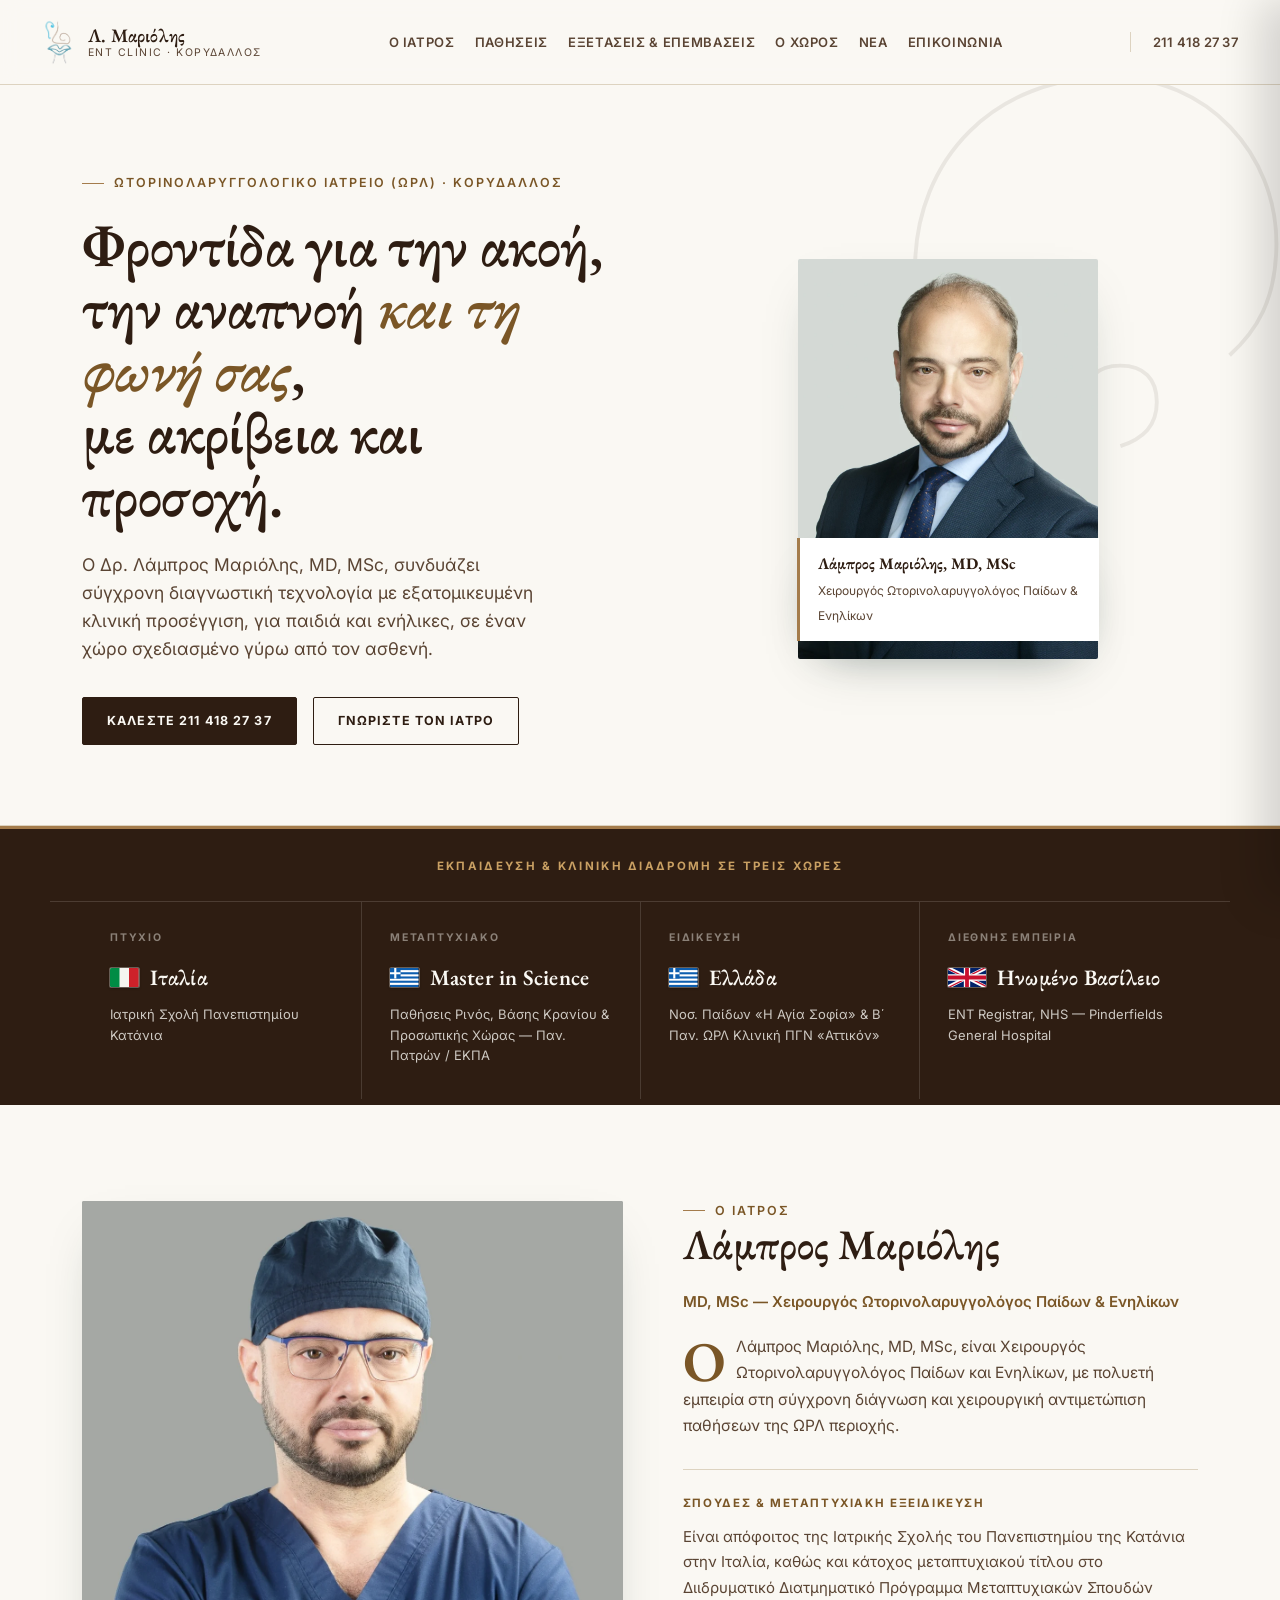
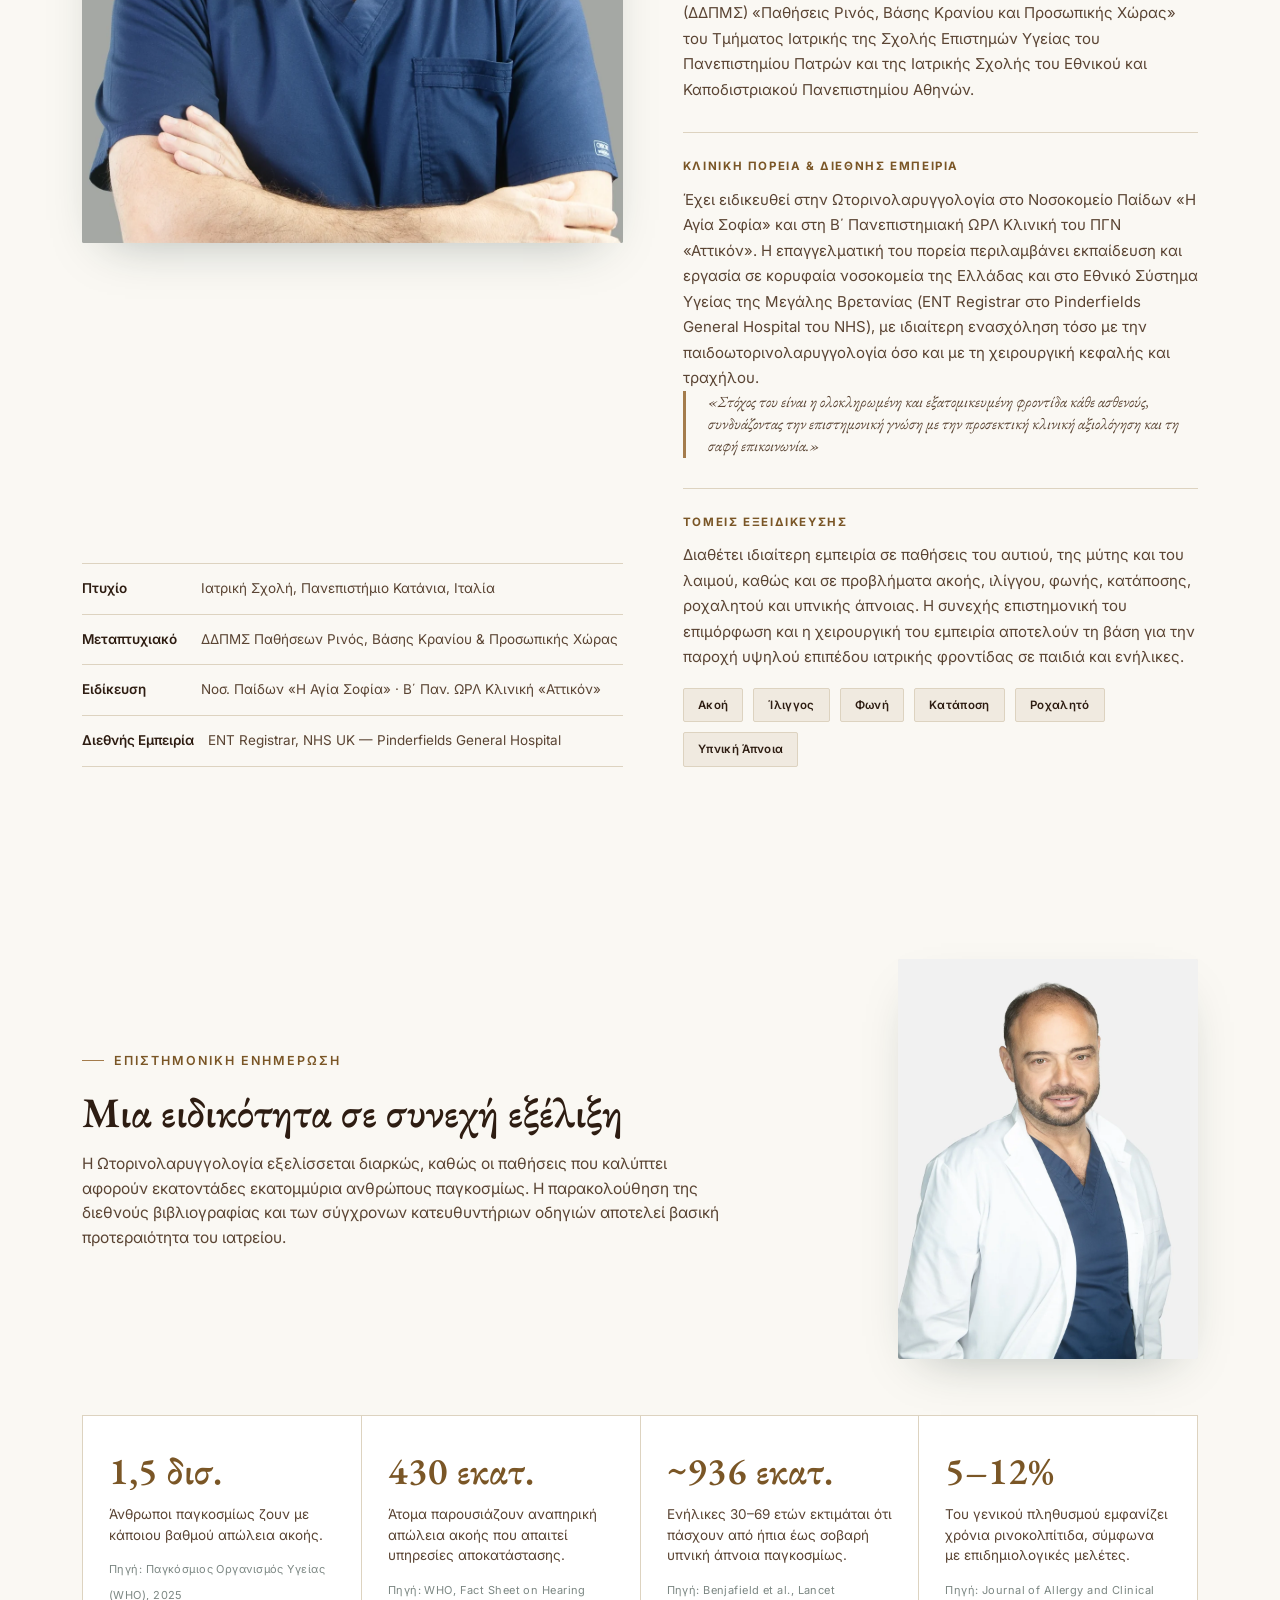
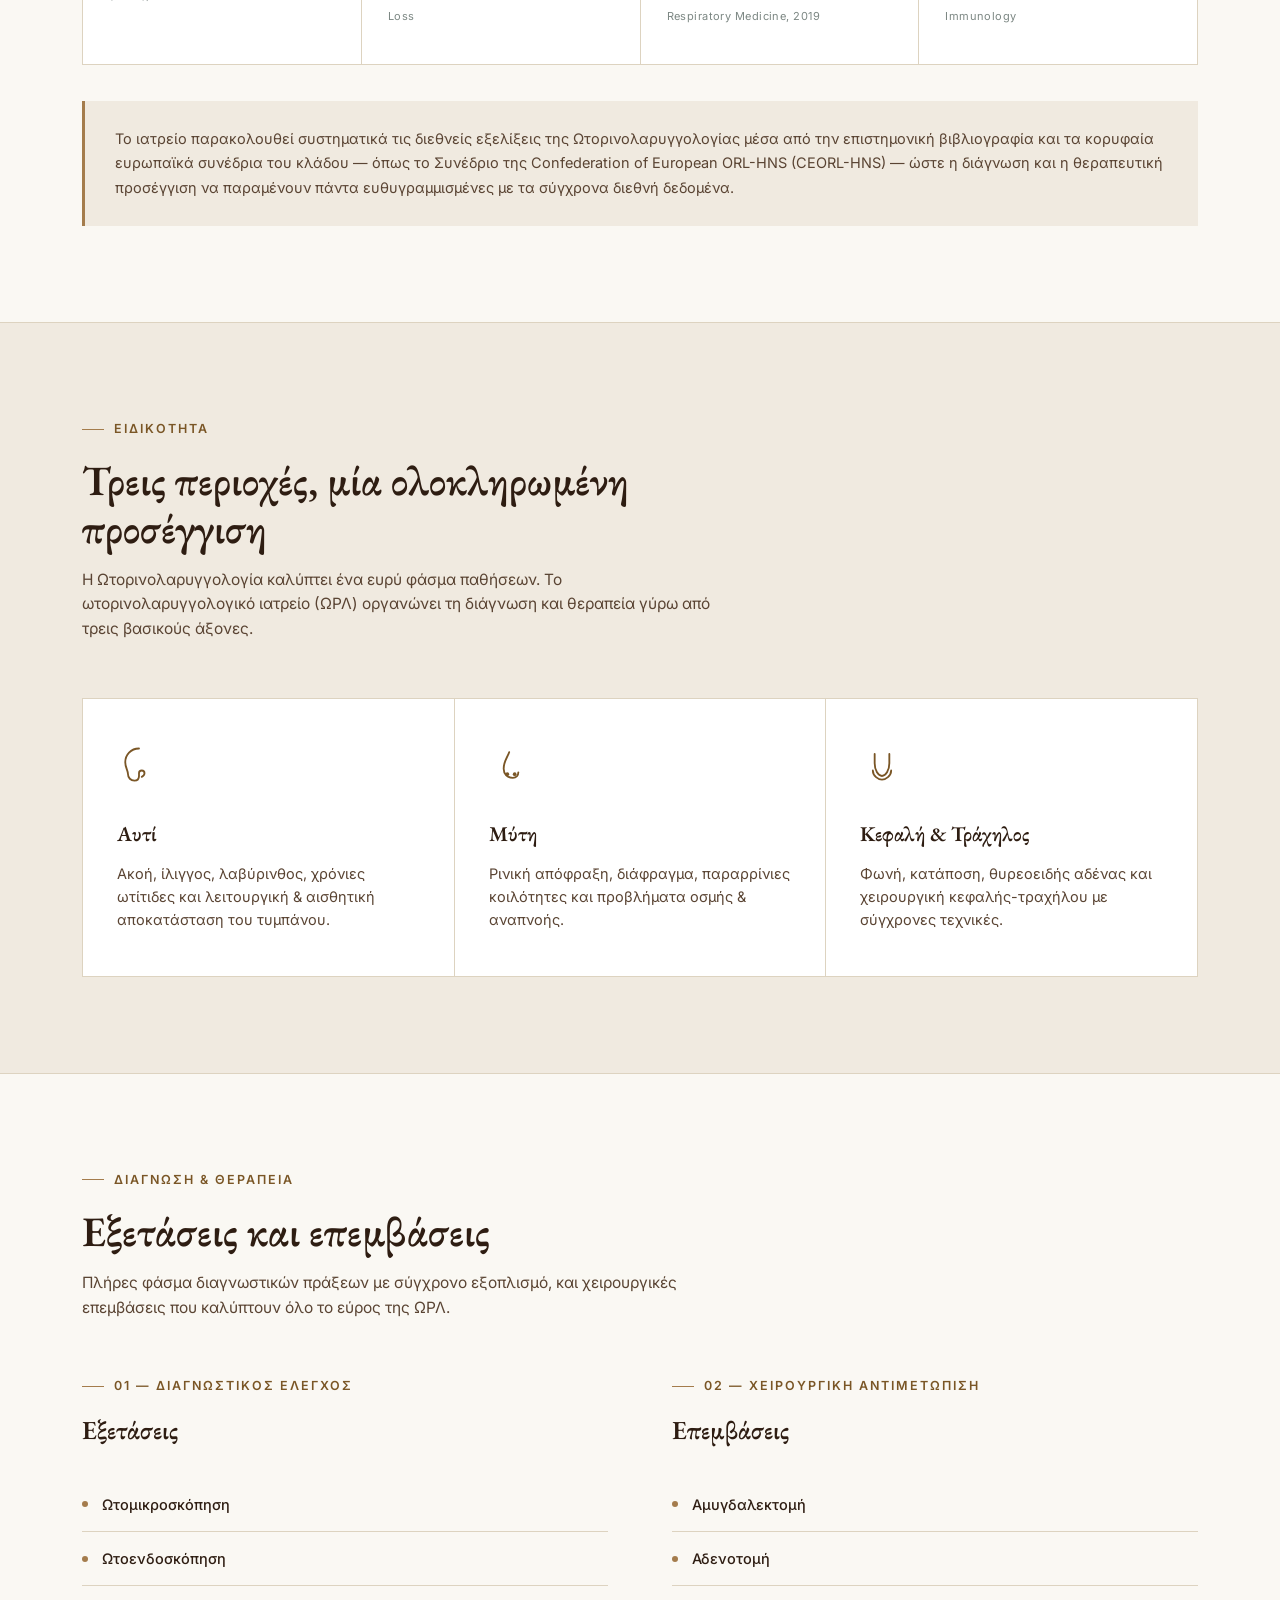
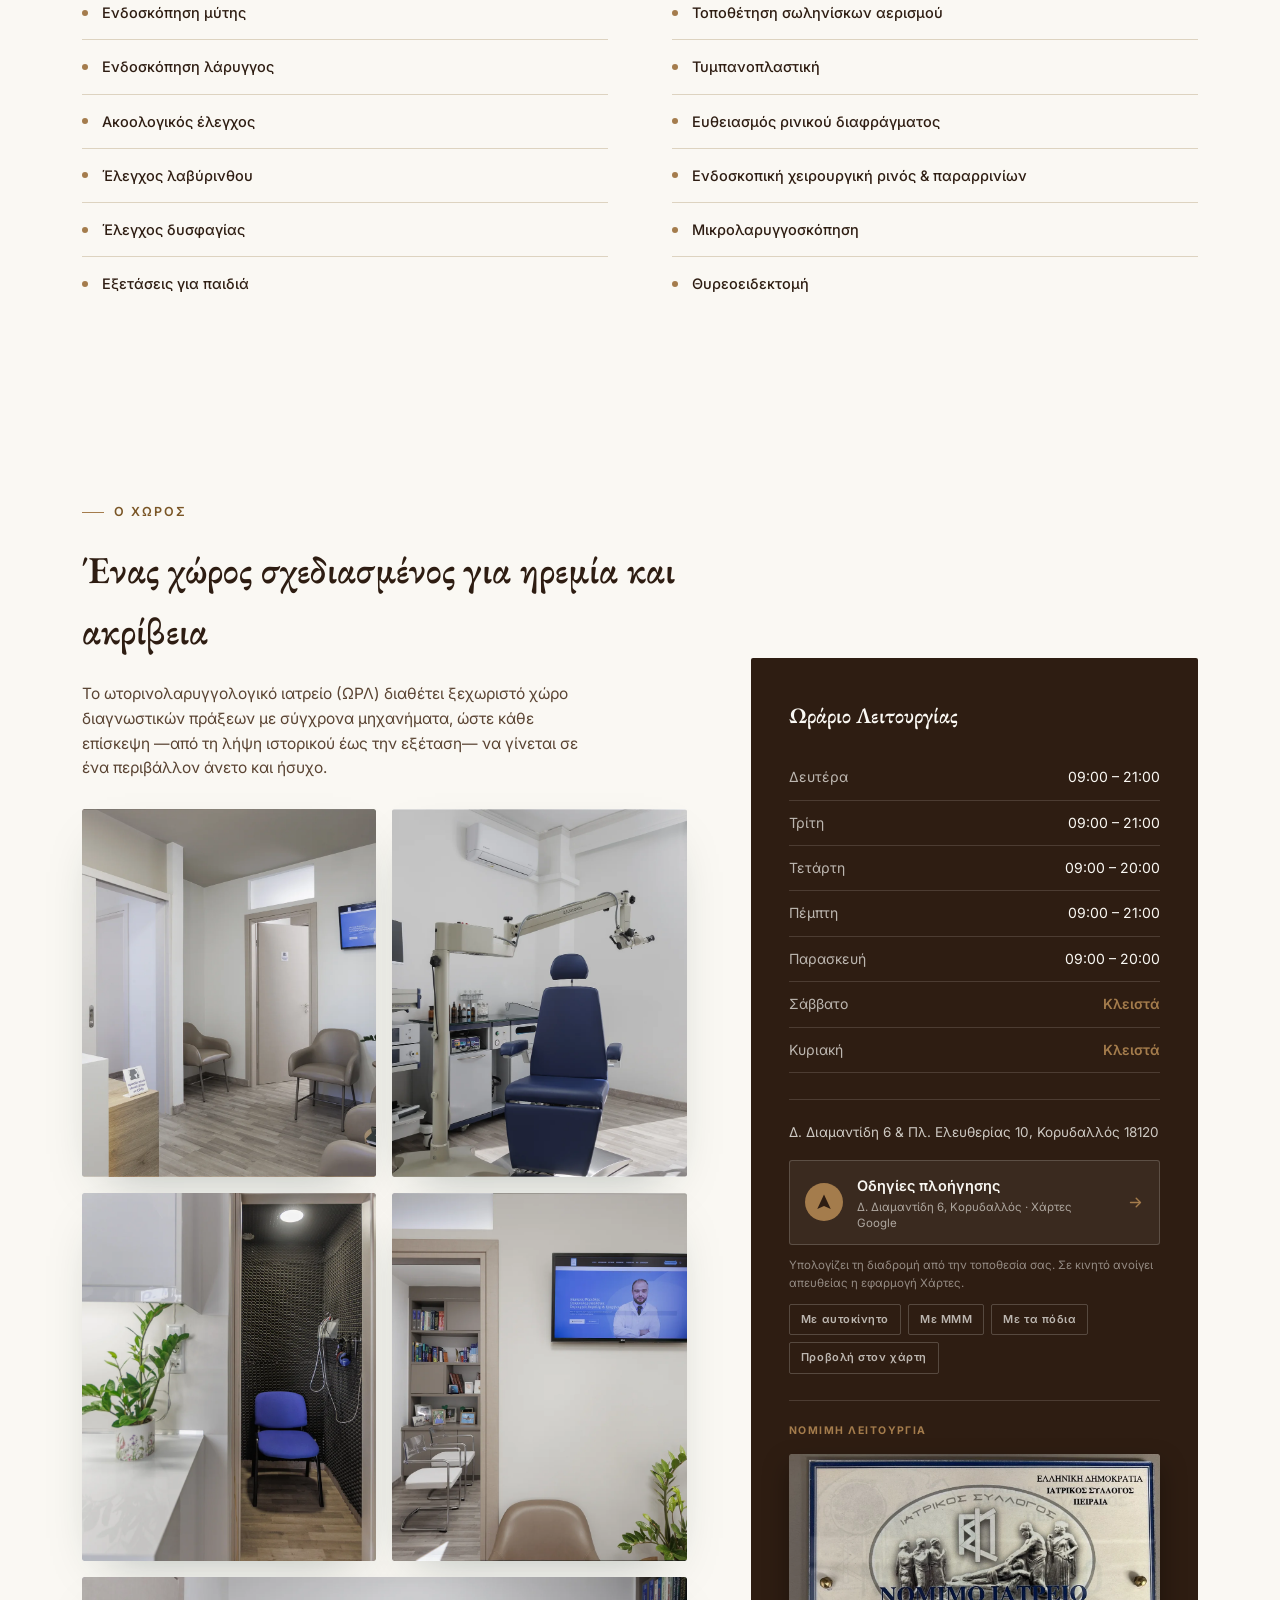
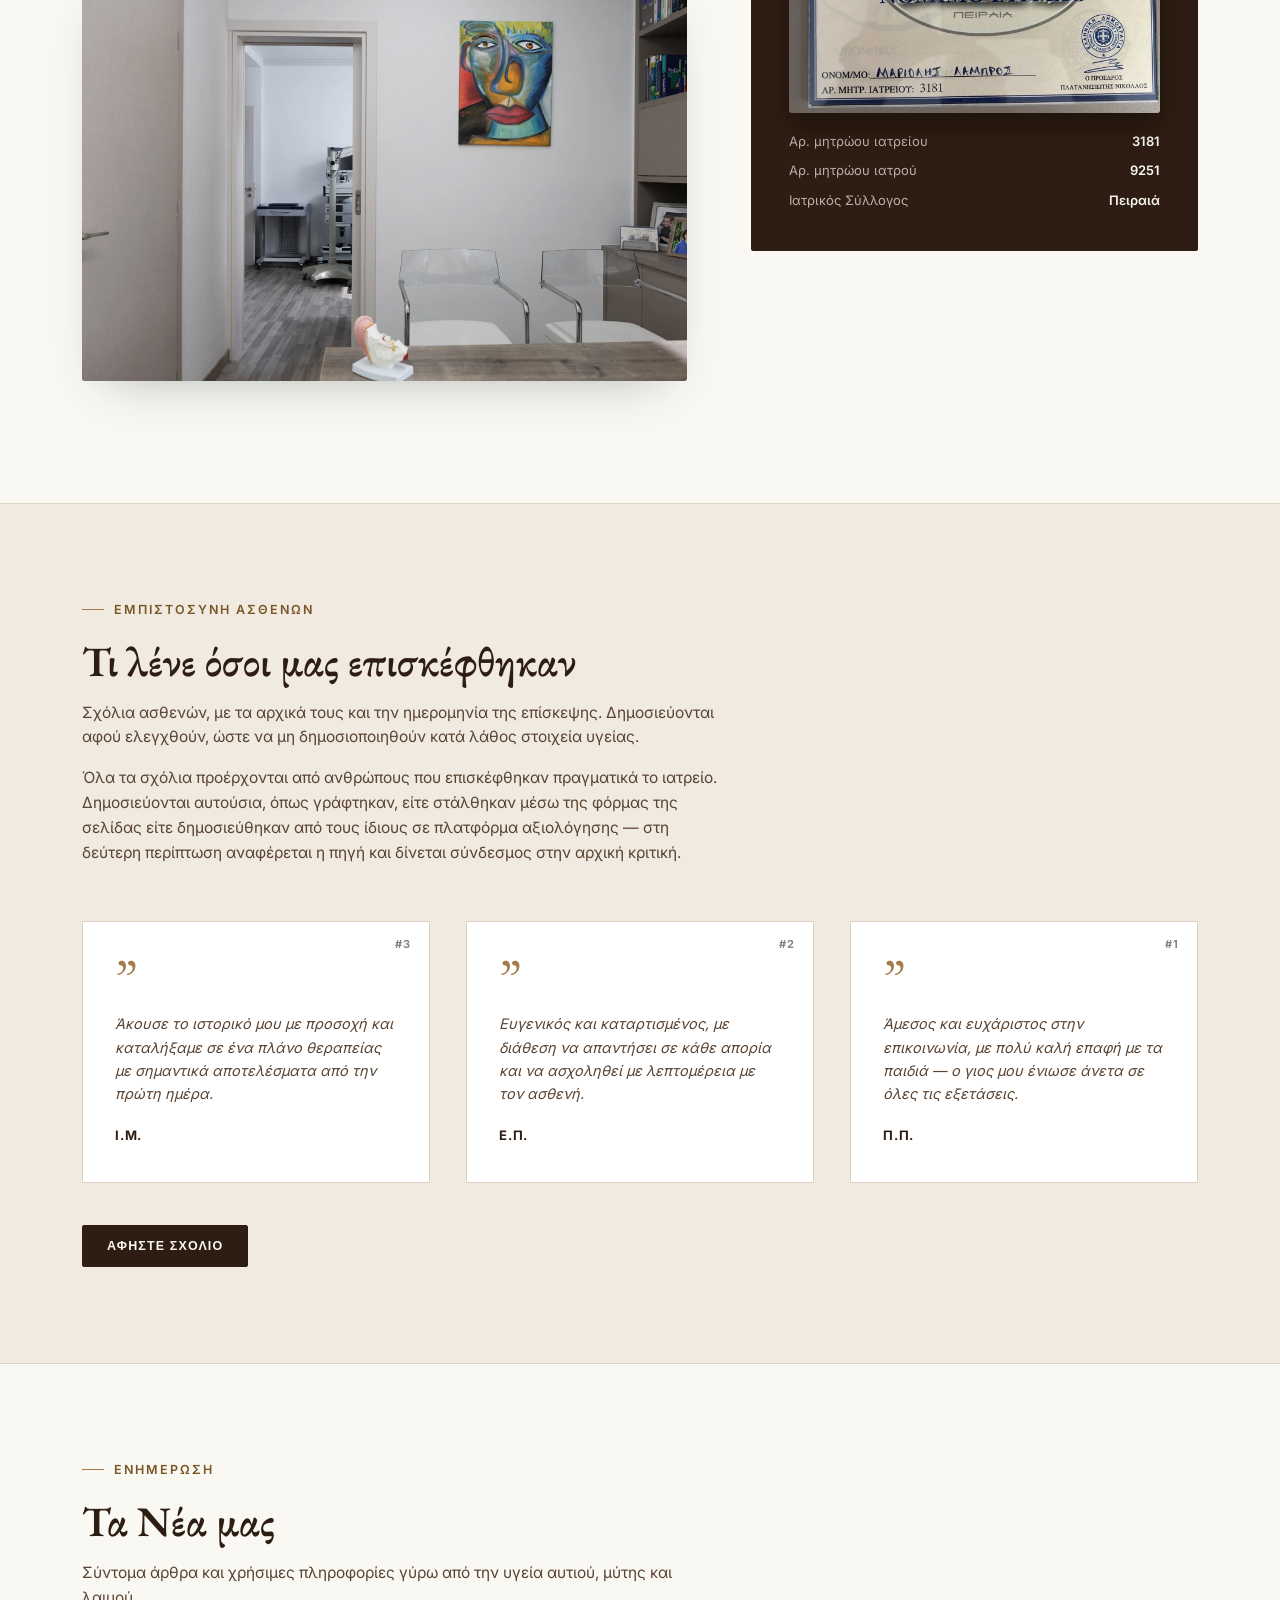
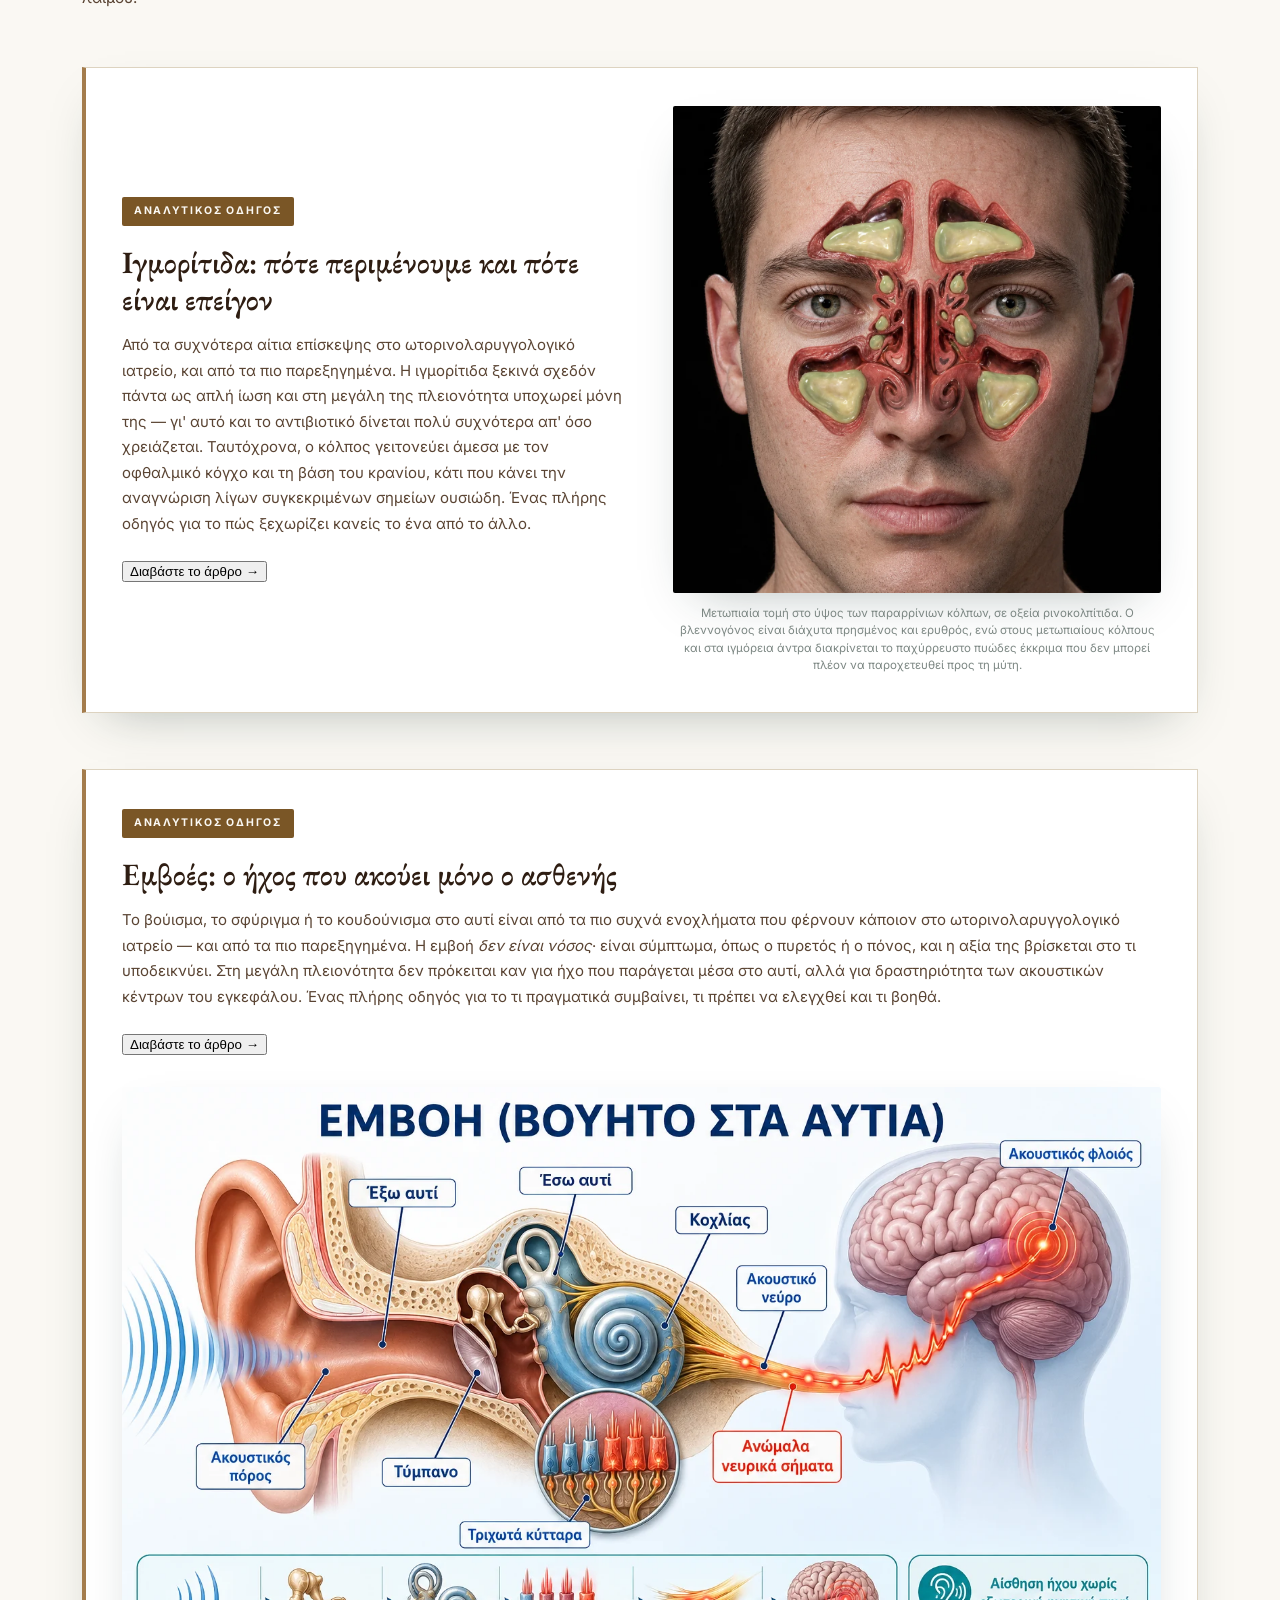
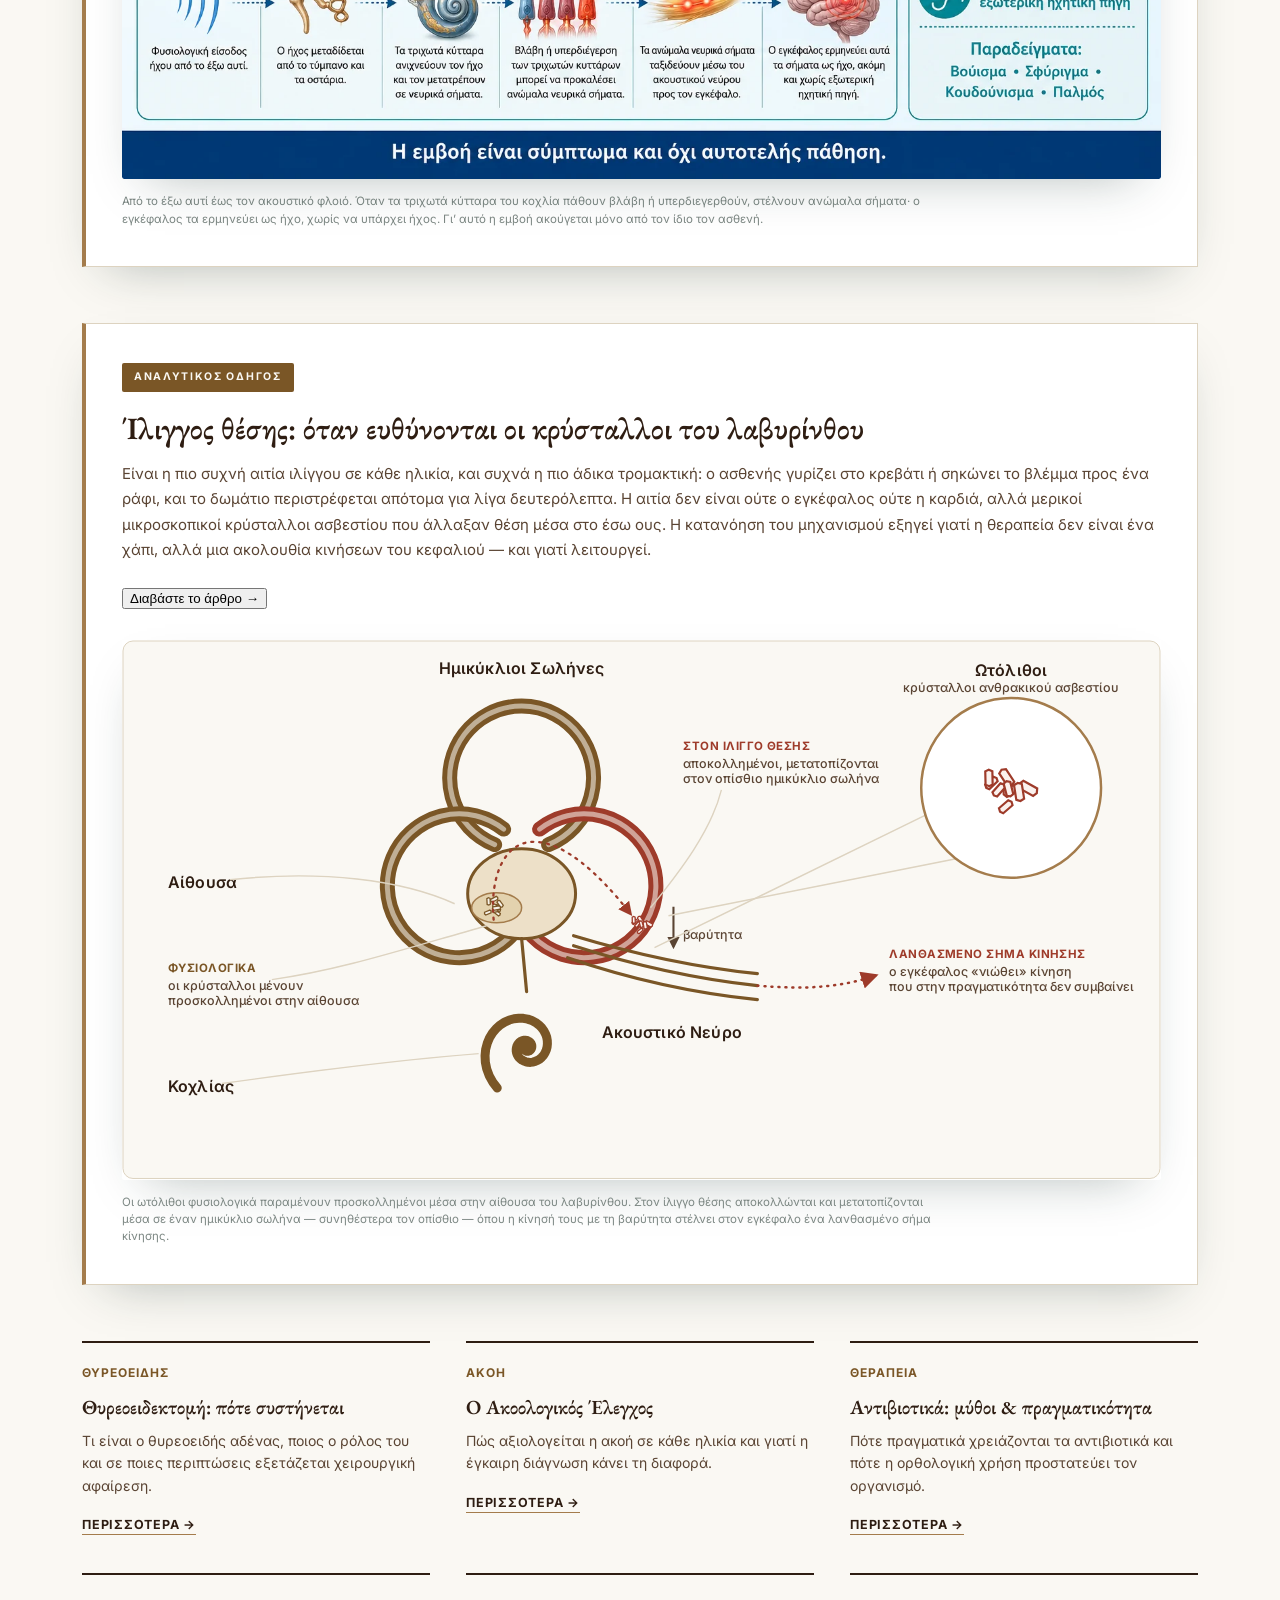
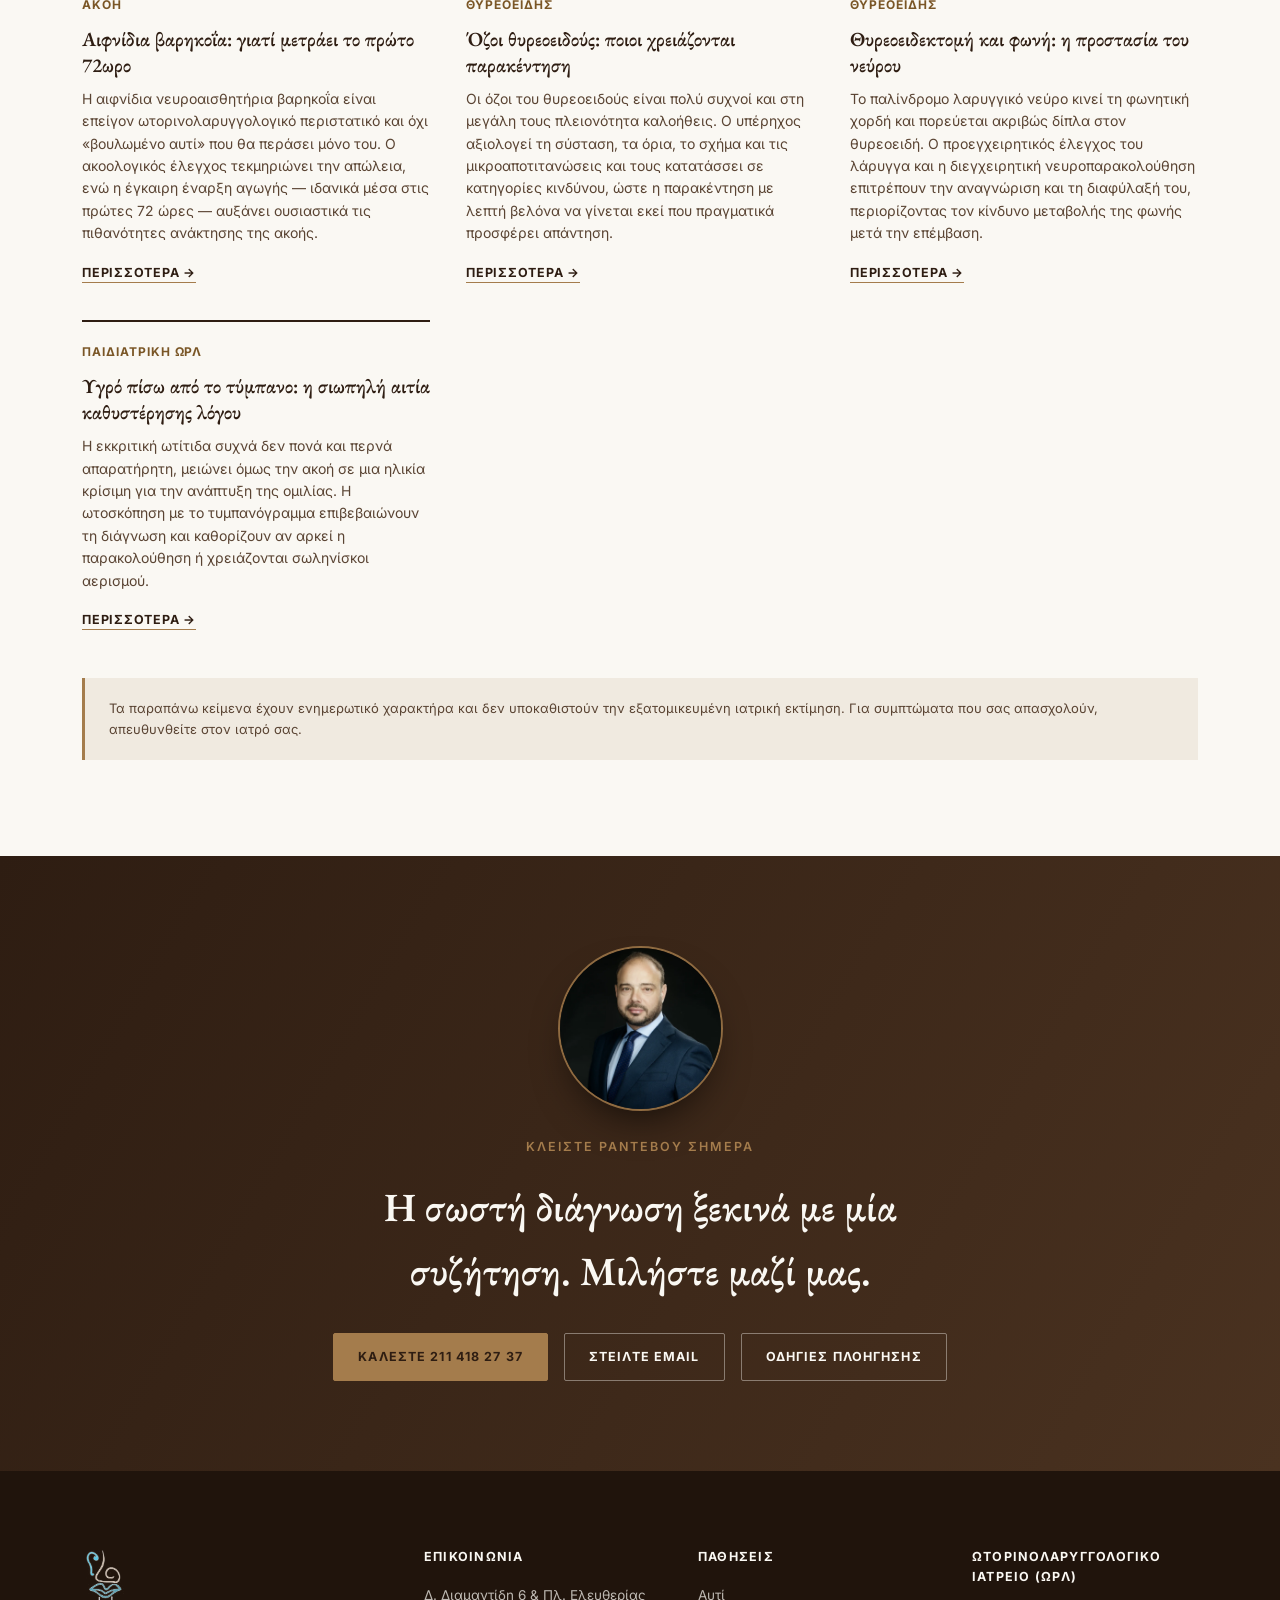
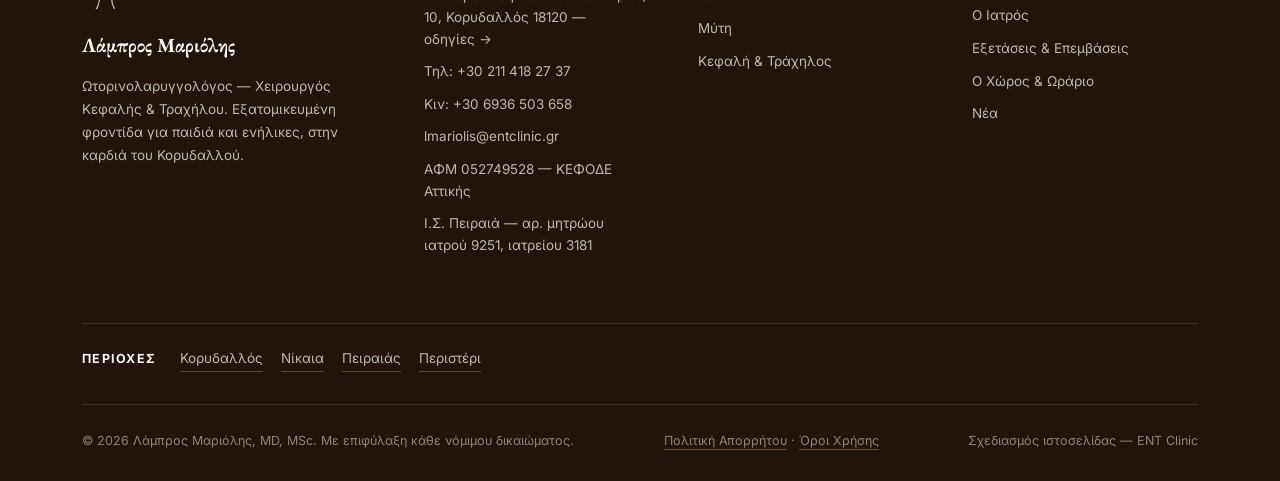
==== commit 115ae11c: "Remove online booking from the site The booking form is gone, and with it everything the site carrie" ====
--- a/index.html
+++ b/index.html
@@ -700,93 +700,6 @@
   .mobile-nav .close-x{align-self:flex-end;background:none;border:0;font-size:26px;cursor:pointer;color:var(--ink);margin-bottom:10px;}
   .scrim{position:fixed;inset:0;background:rgba(22,48,43,0.4);z-index:190;opacity:0;pointer-events:none;transition:opacity .3s ease;}
 
-  /* ===== appointment CTA ===== */
-  :root{
-    --royal:#16309B; --royal-deep:#0C1B5E;
-    --gold:#D4AF37; --gold-lt:#F6E27A; --gold-dk:#A67C1A;
-  }
-  .btn-book{
-    display:none;
-    position:relative;
-    background:linear-gradient(145deg,#F8E88F 0%,#DEBB4E 26%,#C6A02F 50%,#EFD87B 74%,#B08722 100%);
-    color:var(--royal);
-    border:1px solid var(--gold-dk);
-    font-weight:800;
-    letter-spacing:.10em;
-    white-space:nowrap;
-    text-shadow:0 1px 0 rgba(255,255,255,0.5);
-    box-shadow:0 2px 0 rgba(0,0,0,0.14), inset 0 1px 0 rgba(255,255,255,0.6);
-    animation:bookGlow 10s ease-in-out infinite;
-  }
-  .btn-book:hover{
-    background:linear-gradient(145deg,#FDF2AC 0%,#E8C960 26%,#D4AE3C 50%,#F7E496 74%,#C1962B 100%);
-    color:var(--royal-deep);
-    border-color:var(--gold-dk);
-  }
-  .btn-book:focus-visible{outline:3px solid var(--royal);outline-offset:3px;}
-  @keyframes bookGlow{
-    0%,86%,100%{box-shadow:0 2px 0 rgba(0,0,0,0.14), inset 0 1px 0 rgba(255,255,255,0.6), 0 0 0 0 rgba(212,175,55,0);}
-    90%{box-shadow:0 2px 0 rgba(0,0,0,0.14), inset 0 1px 0 rgba(255,255,255,0.8), 0 0 20px 5px rgba(212,175,55,0.9), 0 0 48px 15px rgba(212,175,55,0.42);}
-    94%{box-shadow:0 2px 0 rgba(0,0,0,0.14), inset 0 1px 0 rgba(255,255,255,0.6), 0 0 0 0 rgba(212,175,55,0);}
-  }
-  .btn-book.booked{
-    background:linear-gradient(145deg,#8FE29A 0%,#46B45D 45%,#2F8B47 100%);
-    color:#FFFFFF;border-color:#2F8B47;text-shadow:none;animation:none;
-    box-shadow:0 0 24px 7px rgba(62,166,83,0.55), inset 0 1px 0 rgba(255,255,255,0.35);
-  }
-  @keyframes bookGlowMobile{
-    0%,80%,100%{
-      box-shadow:0 2px 0 rgba(0,0,0,0.14), inset 0 1px 0 rgba(255,255,255,0.6), 0 0 0 0 rgba(212,175,55,0);
-      transform:scale(1);
-    }
-    86%{
-      box-shadow:0 2px 0 rgba(0,0,0,0.14), inset 0 1px 0 rgba(255,255,255,0.85),
-                 0 0 26px 8px rgba(212,175,55,0.95), 0 0 60px 20px rgba(212,175,55,0.5);
-      transform:scale(1.045);
-    }
-    92%{
-      box-shadow:0 2px 0 rgba(0,0,0,0.14), inset 0 1px 0 rgba(255,255,255,0.6), 0 0 0 0 rgba(212,175,55,0);
-      transform:scale(1);
-    }
-  }
-  @media (max-width:1040px){
-    .btn-book{animation:bookGlowMobile 10s ease-in-out infinite;}
-  }
-  @media (prefers-reduced-motion: reduce){ .btn-book{animation:none;} }
-  .bk-short{display:none;}
-  @media (max-width:760px){
-    .header-actions .bk-full{display:none;}
-    .header-actions .bk-short{display:inline;}
-    .header-actions .btn-book{padding:12px 18px;letter-spacing:.07em;}
-  }
-  @media (max-width:400px){
-    .header-actions{gap:10px;}
-    .header-actions .btn-book{padding:11px 13px;font-size:11px;letter-spacing:.05em;}
-  }
-
-  .book-overlay{
-    position:fixed;inset:0;z-index:400;display:flex;align-items:center;justify-content:center;
-    padding:7vw 6vw;text-align:center;
-    background:radial-gradient(circle at 50% 40%, #1D3EC2 0%, var(--royal) 42%, var(--royal-deep) 100%);
-    opacity:0;pointer-events:none;transition:opacity .5s ease;
-  }
-  .book-overlay.show{opacity:1;pointer-events:auto;}
-  .book-overlay .rule{width:64px;height:2px;background:var(--gold);margin:0 auto 30px;opacity:.85;}
-  .book-overlay p{
-    font-family:var(--serif);font-style:italic;font-weight:600;
-    font-size:clamp(27px,6.2vw,74px);line-height:1.22;margin:0;color:var(--gold-lt);
-  }
-  @supports ((-webkit-background-clip:text) or (background-clip:text)){
-    .book-overlay p{
-      background:linear-gradient(180deg,#FDF3BC 0%,#EBD273 38%,#C9A337 72%,#9C7A1E 100%);
-      -webkit-background-clip:text;background-clip:text;-webkit-text-fill-color:transparent;
-    }
-  }
-  .book-overlay .sub{
-    display:block;margin-top:34px;font-family:var(--sans);
-    font-size:12.5px;font-weight:600;letter-spacing:.18em;text-transform:uppercase;
-    color:rgba(246,226,122,0.72);
-  }
   .scrim.show{opacity:1;pointer-events:auto;}
 </style>
 
@@ -872,20 +785,12 @@
     </nav>
     <div class="header-actions">
       <a class="header-phone" href="tel:2114182737">211 418 27 37</a>
-      <a class="btn btn-book" href="https://booking.entclinic.gr/book-appointment/"><span class="bk-full">Κλείστε Ραντεβού</span><span class="bk-short">Ραντεβού</span></a>
       <button class="menu-toggle" aria-label="Άνοιγμα μενού" id="menuToggle"><span></span><span></span><span></span></button>
     </div>
   </div>
 </header>
 
 <div class="scrim" id="scrim"></div>
-<div class="book-overlay" id="bookOverlay" role="dialog" aria-modal="true" aria-live="assertive">
-  <div>
-    <div class="rule"></div>
-    <p>… το πρώτο βήμα στην θεραπεία σου μόλις έγινε …</p>
-    <span class="sub">Μεταφέρεστε στη σελίδα ραντεβού</span>
-  </div>
-</div>
 <div class="mobile-nav" id="mobileNav">
   <button class="close-x" id="closeNav">&times;</button>
   <a href="#doctor">Ο Ιατρός</a>
@@ -908,7 +813,7 @@
       <h1>Φροντίδα για την ακοή,<br>την αναπνοή <em>και τη φωνή σας</em>,<br>με ακρίβεια και προσοχή.</h1>
       <p class="lede">Ο Δρ. Λάμπρος Μαριόλης, MD, MSc, συνδυάζει σύγχρονη διαγνωστική τεχνολογία με εξατομικευμένη κλινική προσέγγιση, για παιδιά και ενήλικες, σε έναν χώρο σχεδιασμένο γύρω από τον ασθενή.</p>
       <div class="hero-cta">
-        <a class="btn btn-book" href="https://booking.entclinic.gr/book-appointment/">Κλείστε Ραντεβού</a>
+        <a class="btn btn-solid" href="tel:2114182737">Καλέστε 211 418 27 37</a>
         <a class="btn btn-outline" href="#doctor">Γνωρίστε τον Ιατρό</a>
       </div>
     </div>
@@ -1961,25 +1866,6 @@
   const _fy = document.getElementById('footYear');
   if(_fy) _fy.textContent = new Date().getFullYear();
 
-  // appointment CTA: confirm, then hand over to the booking page
-  (function(){
-    const BOOK_URL = 'https://booking.entclinic.gr/book-appointment/';
-    const overlay = document.getElementById('bookOverlay');
-    const buttons = document.querySelectorAll('.btn-book');
-    let leaving = false;
-    buttons.forEach(btn=>{
-      btn.addEventListener('click', e=>{
-        e.preventDefault();
-        if(leaving) return;
-        leaving = true;
-        buttons.forEach(b=>b.classList.add('booked'));
-        overlay.classList.add('show');
-        document.body.style.overflow = 'hidden';
-        setTimeout(()=>{ window.location.href = BOOK_URL; }, 3000);
-      });
-    });
-  })();
-
   // article expand / collapse
   document.querySelectorAll('.more-btn').forEach(btn=>{
     btn.addEventListener('click', ()=>{
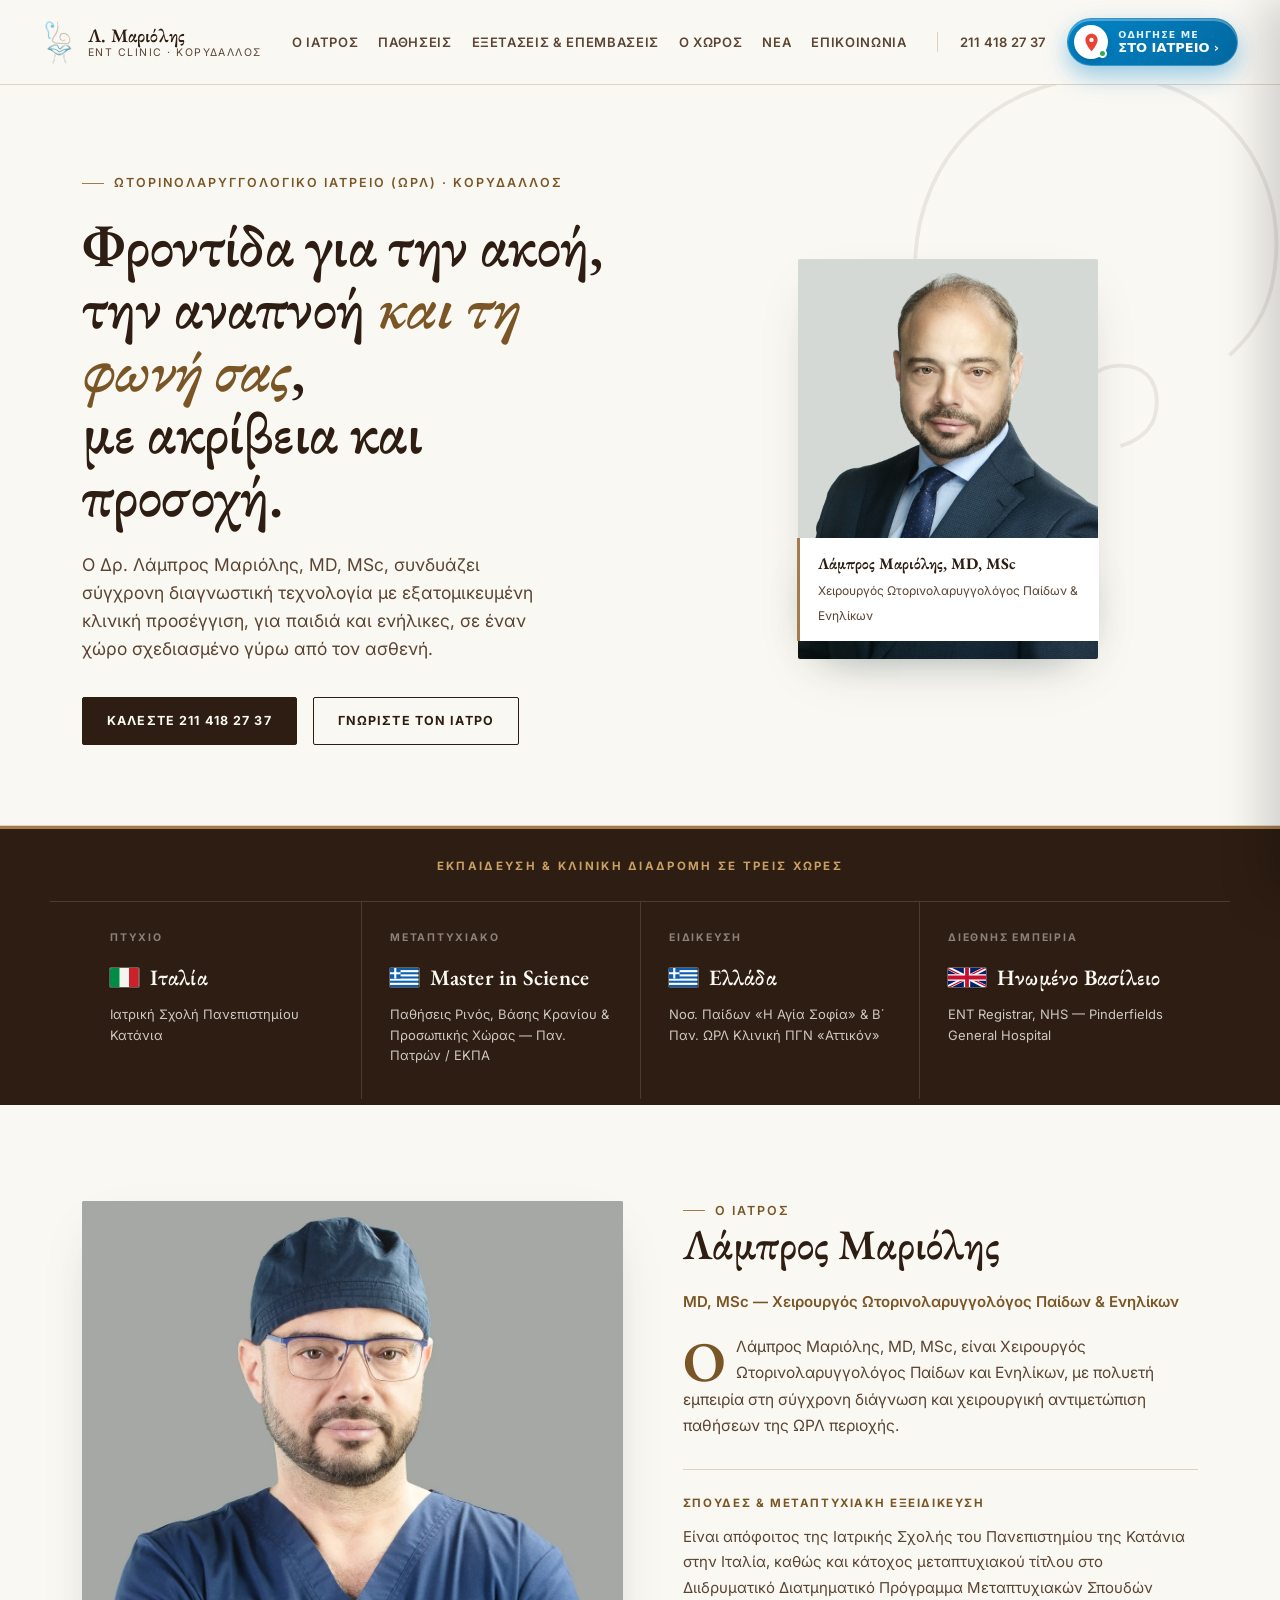
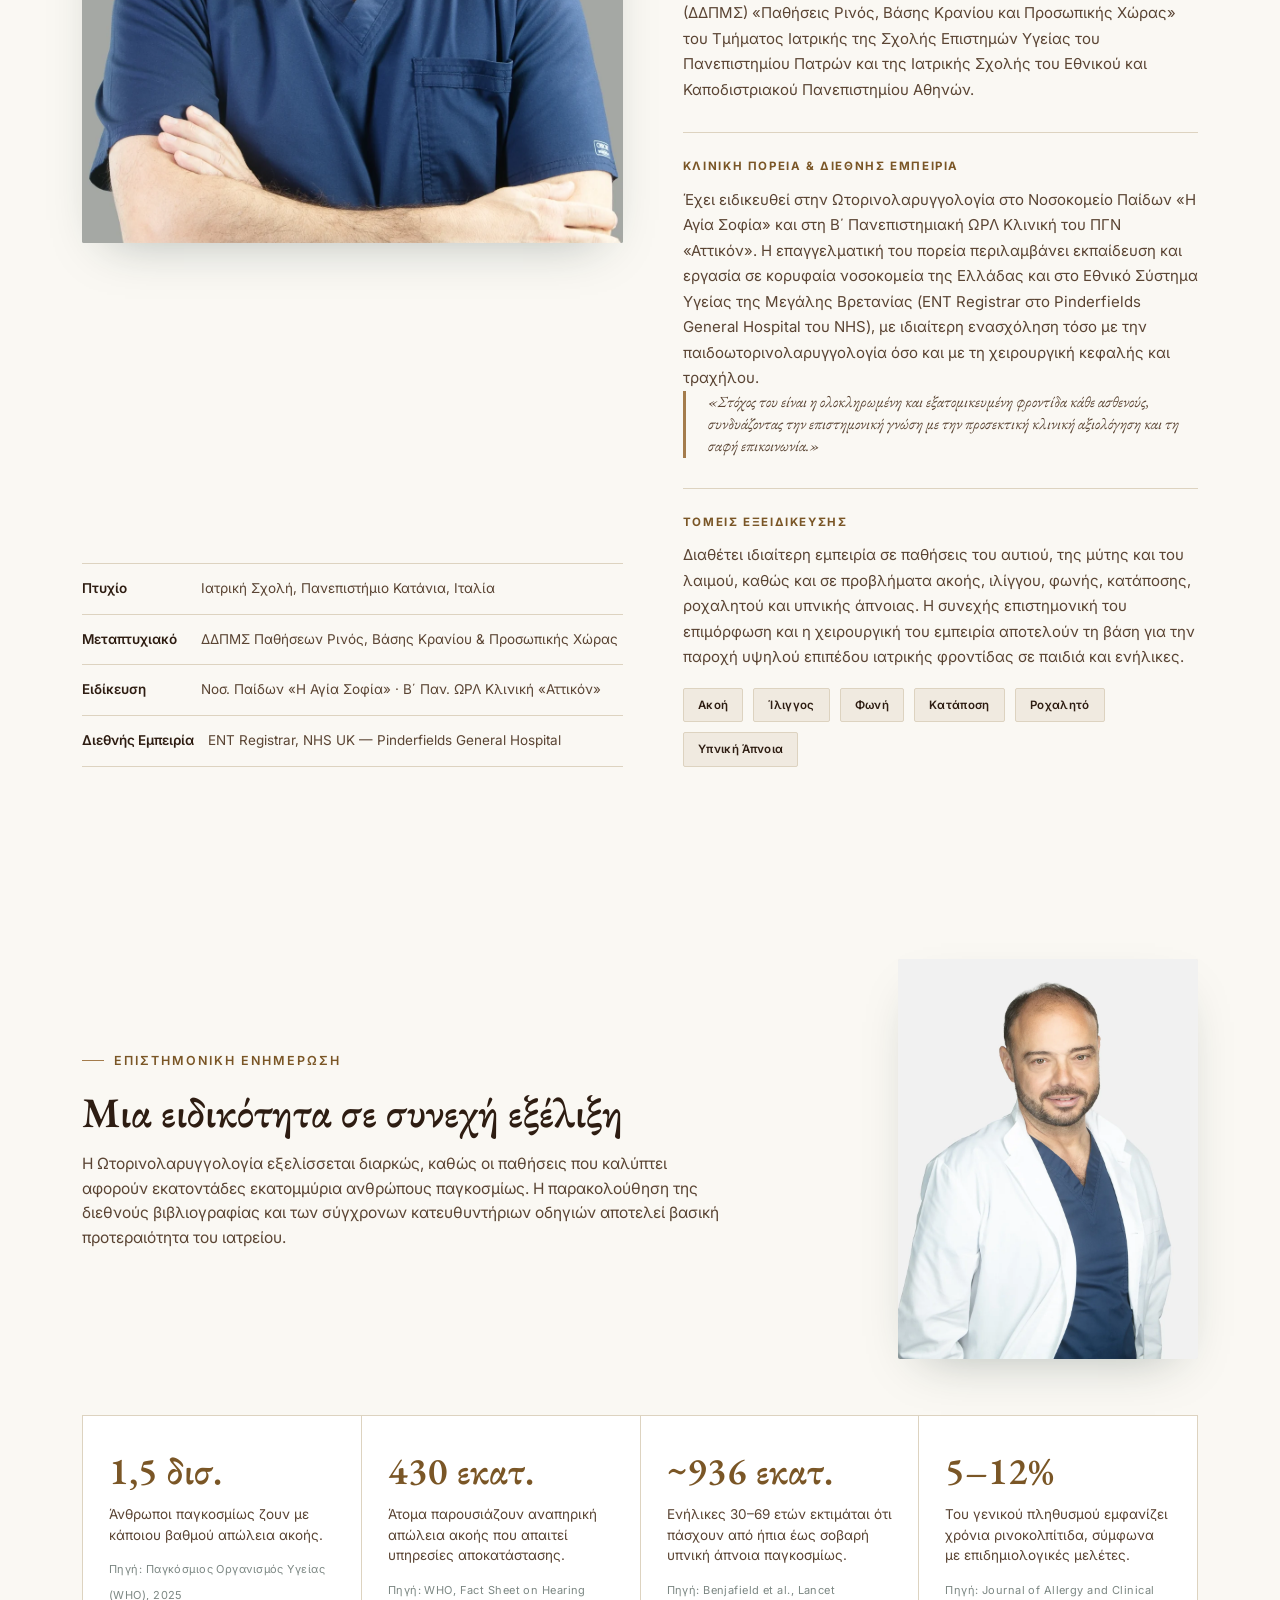
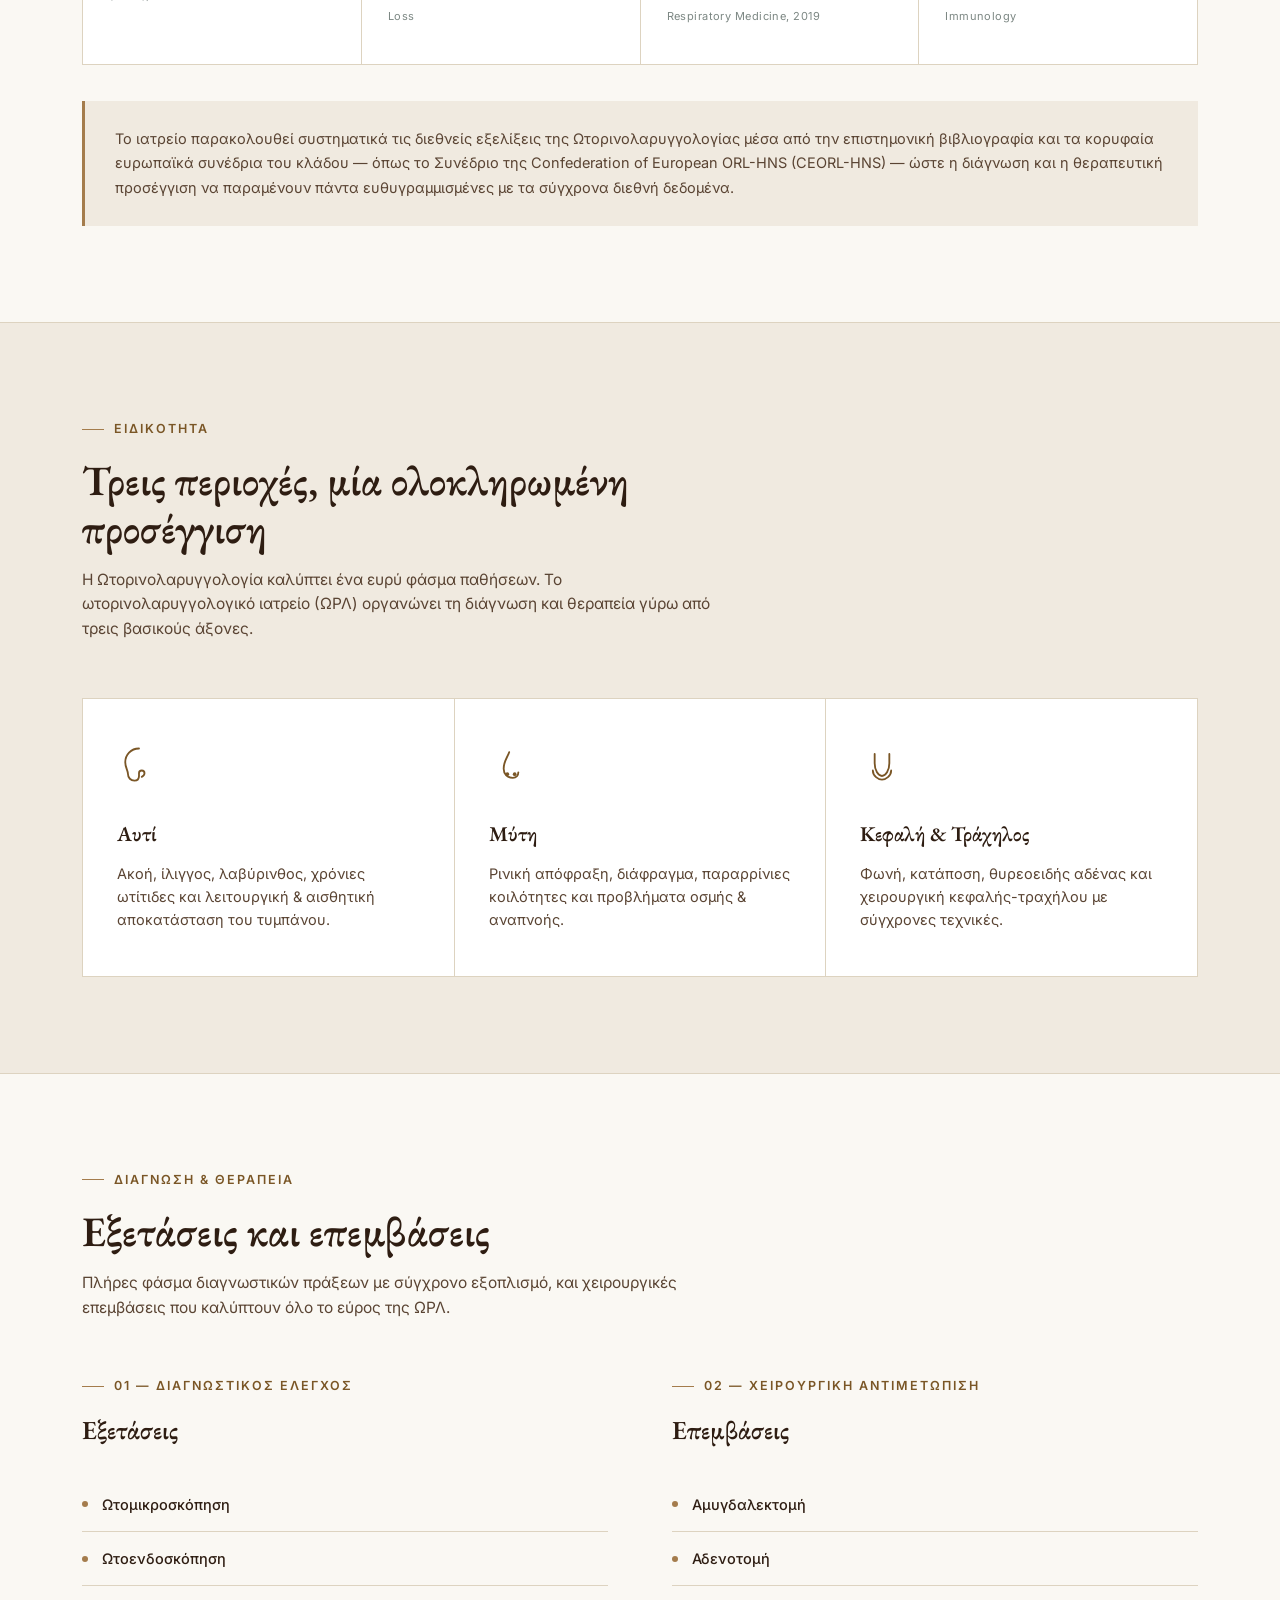
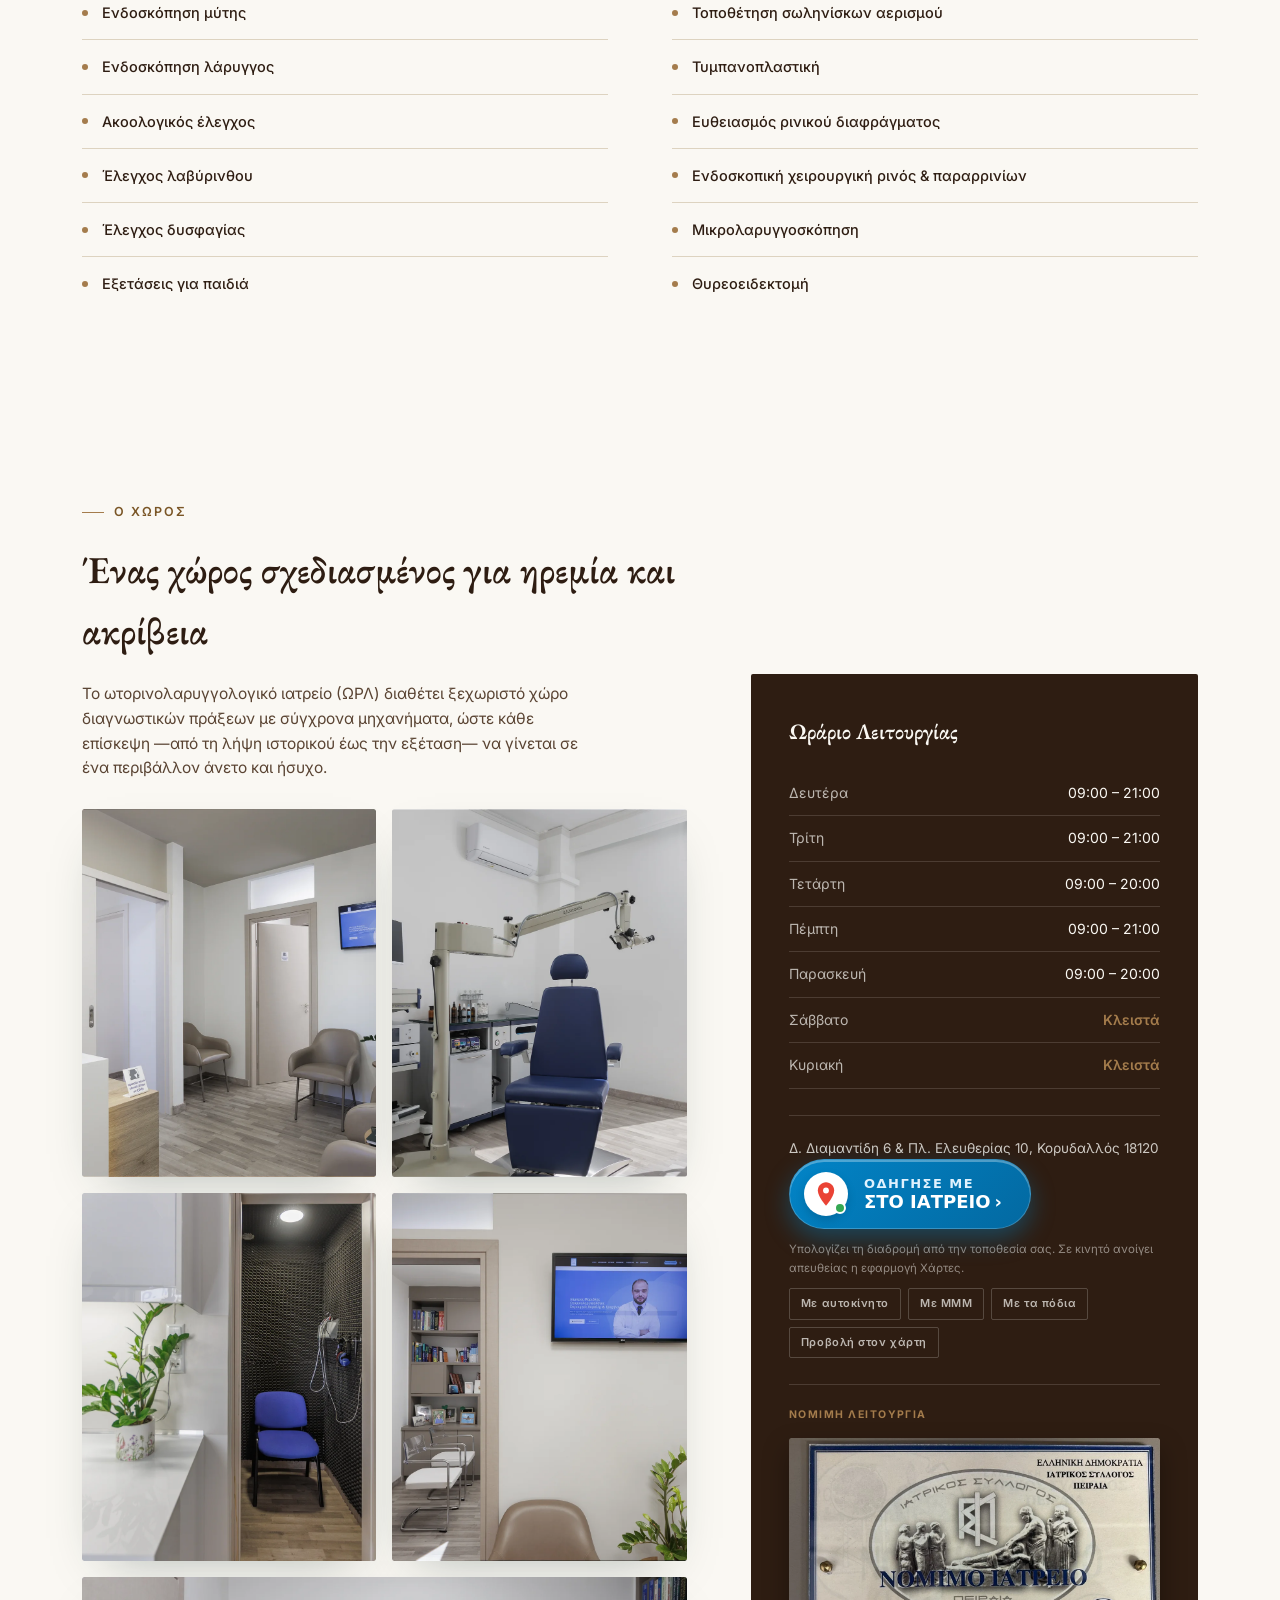
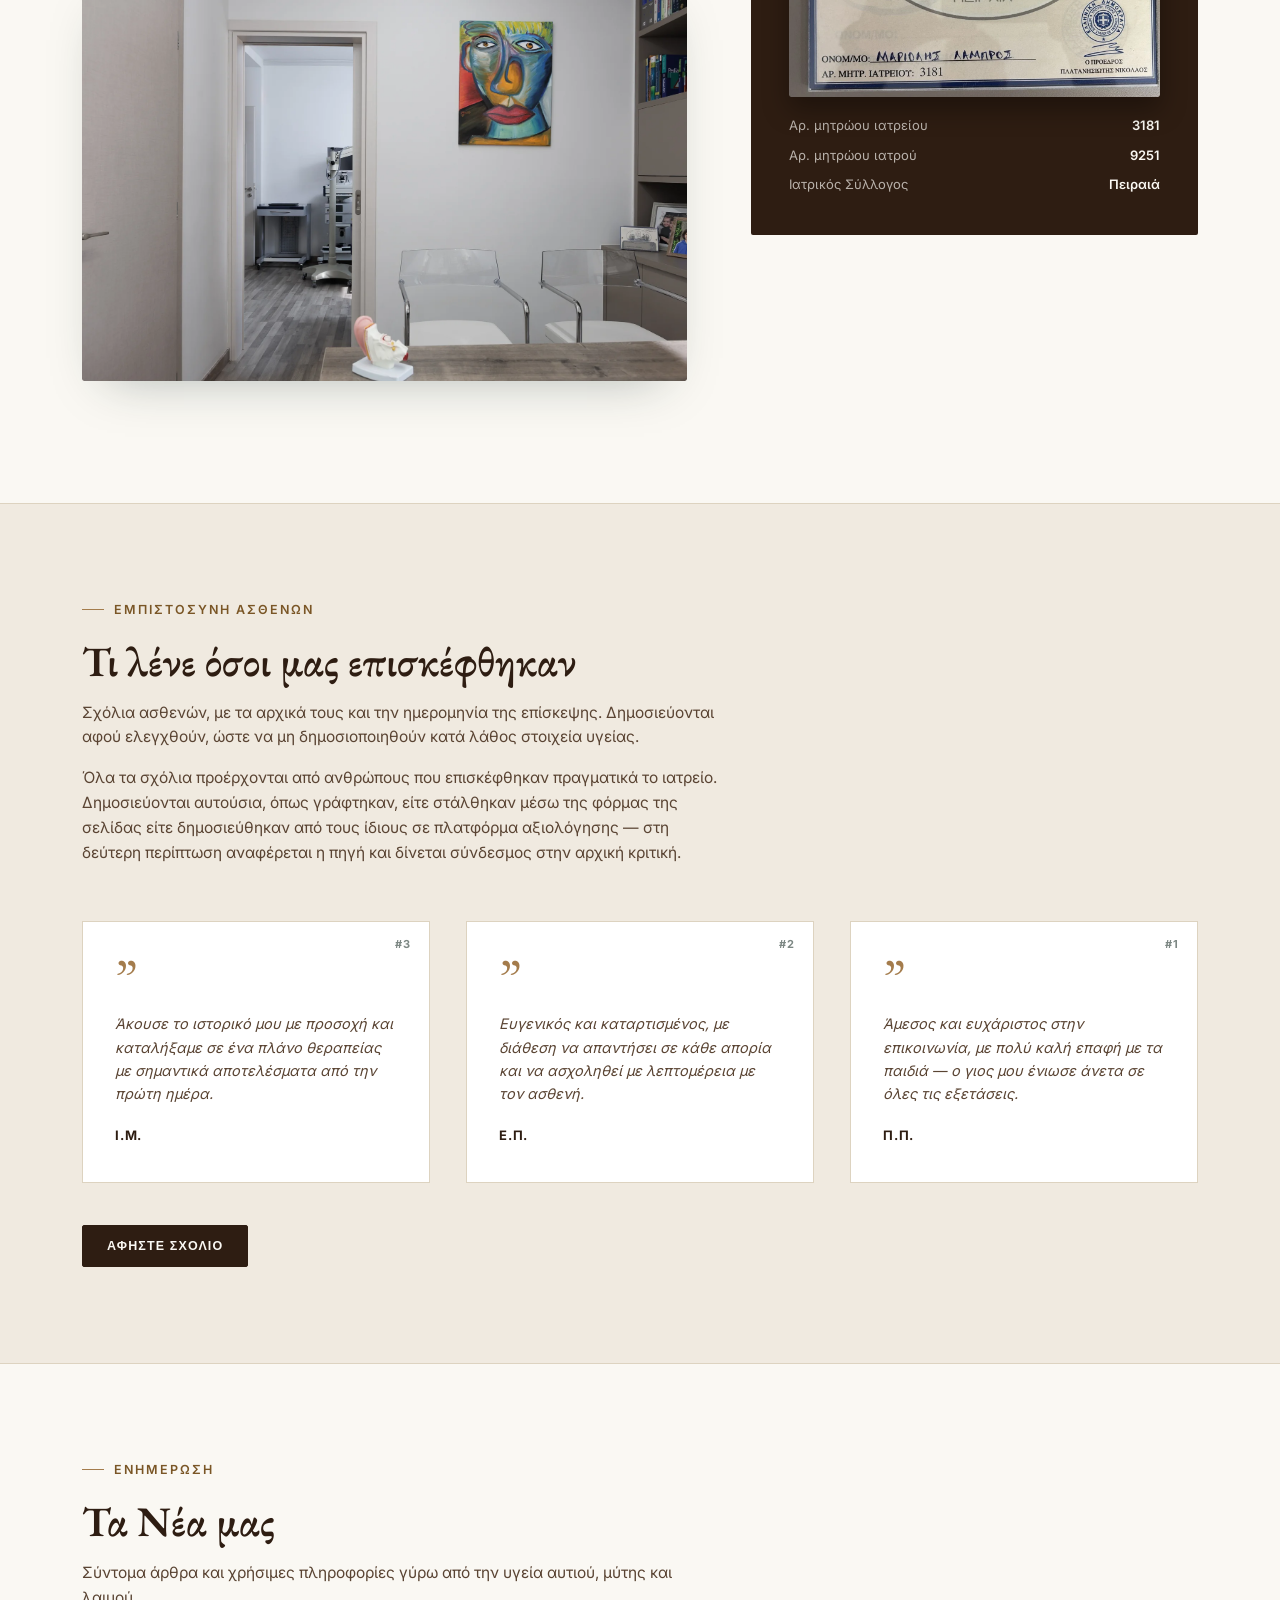
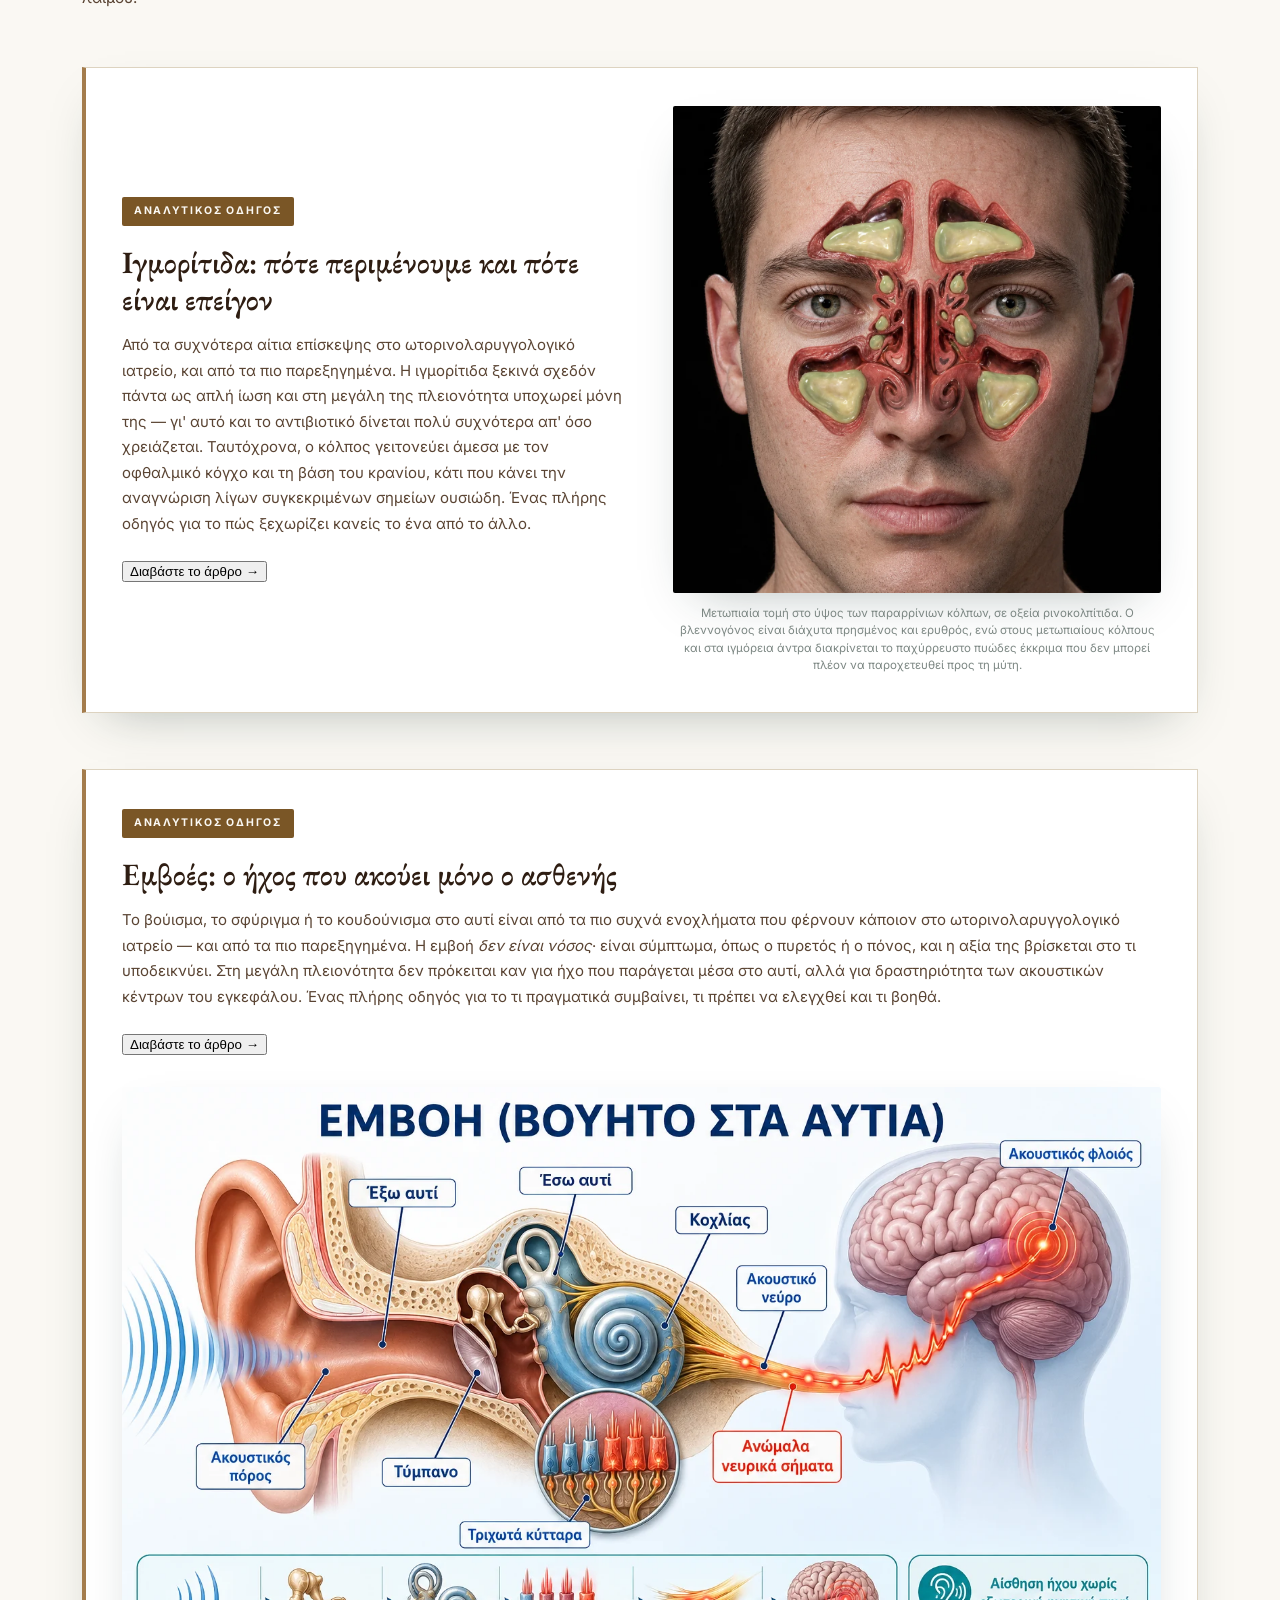
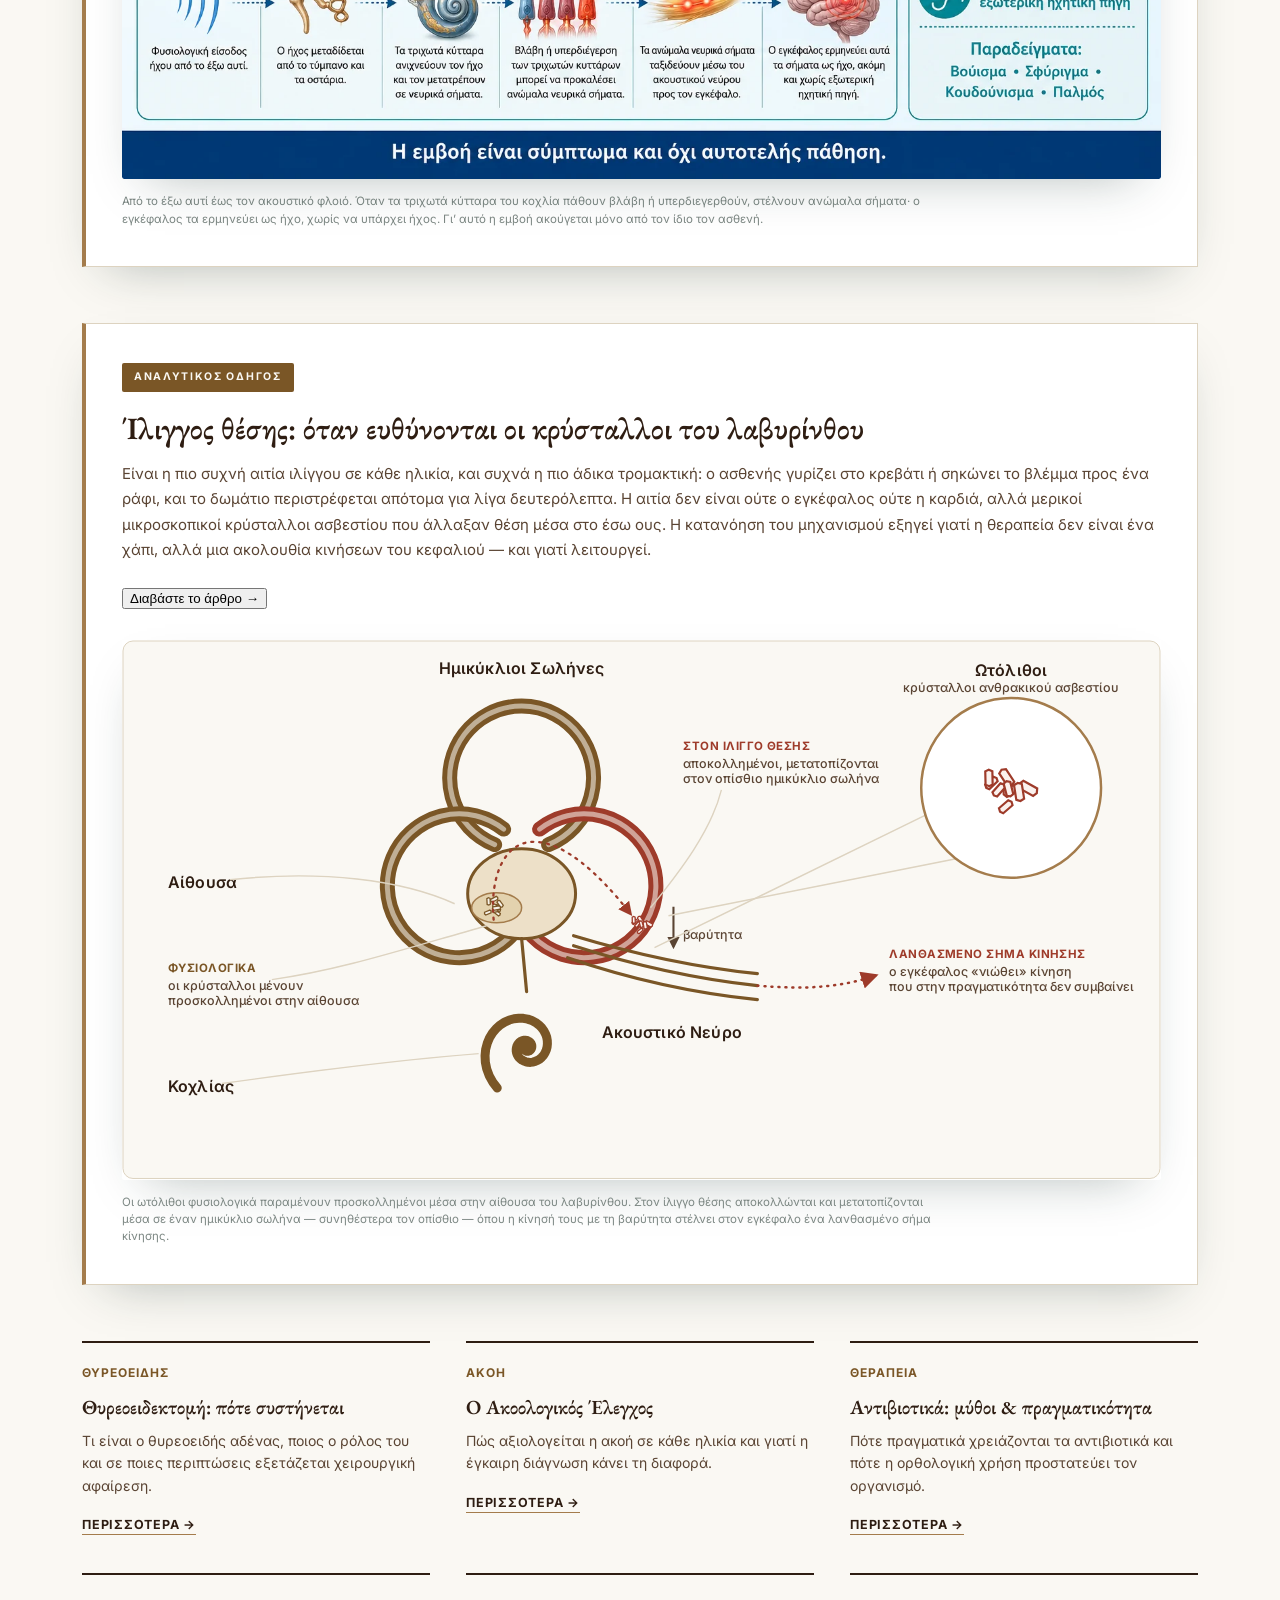
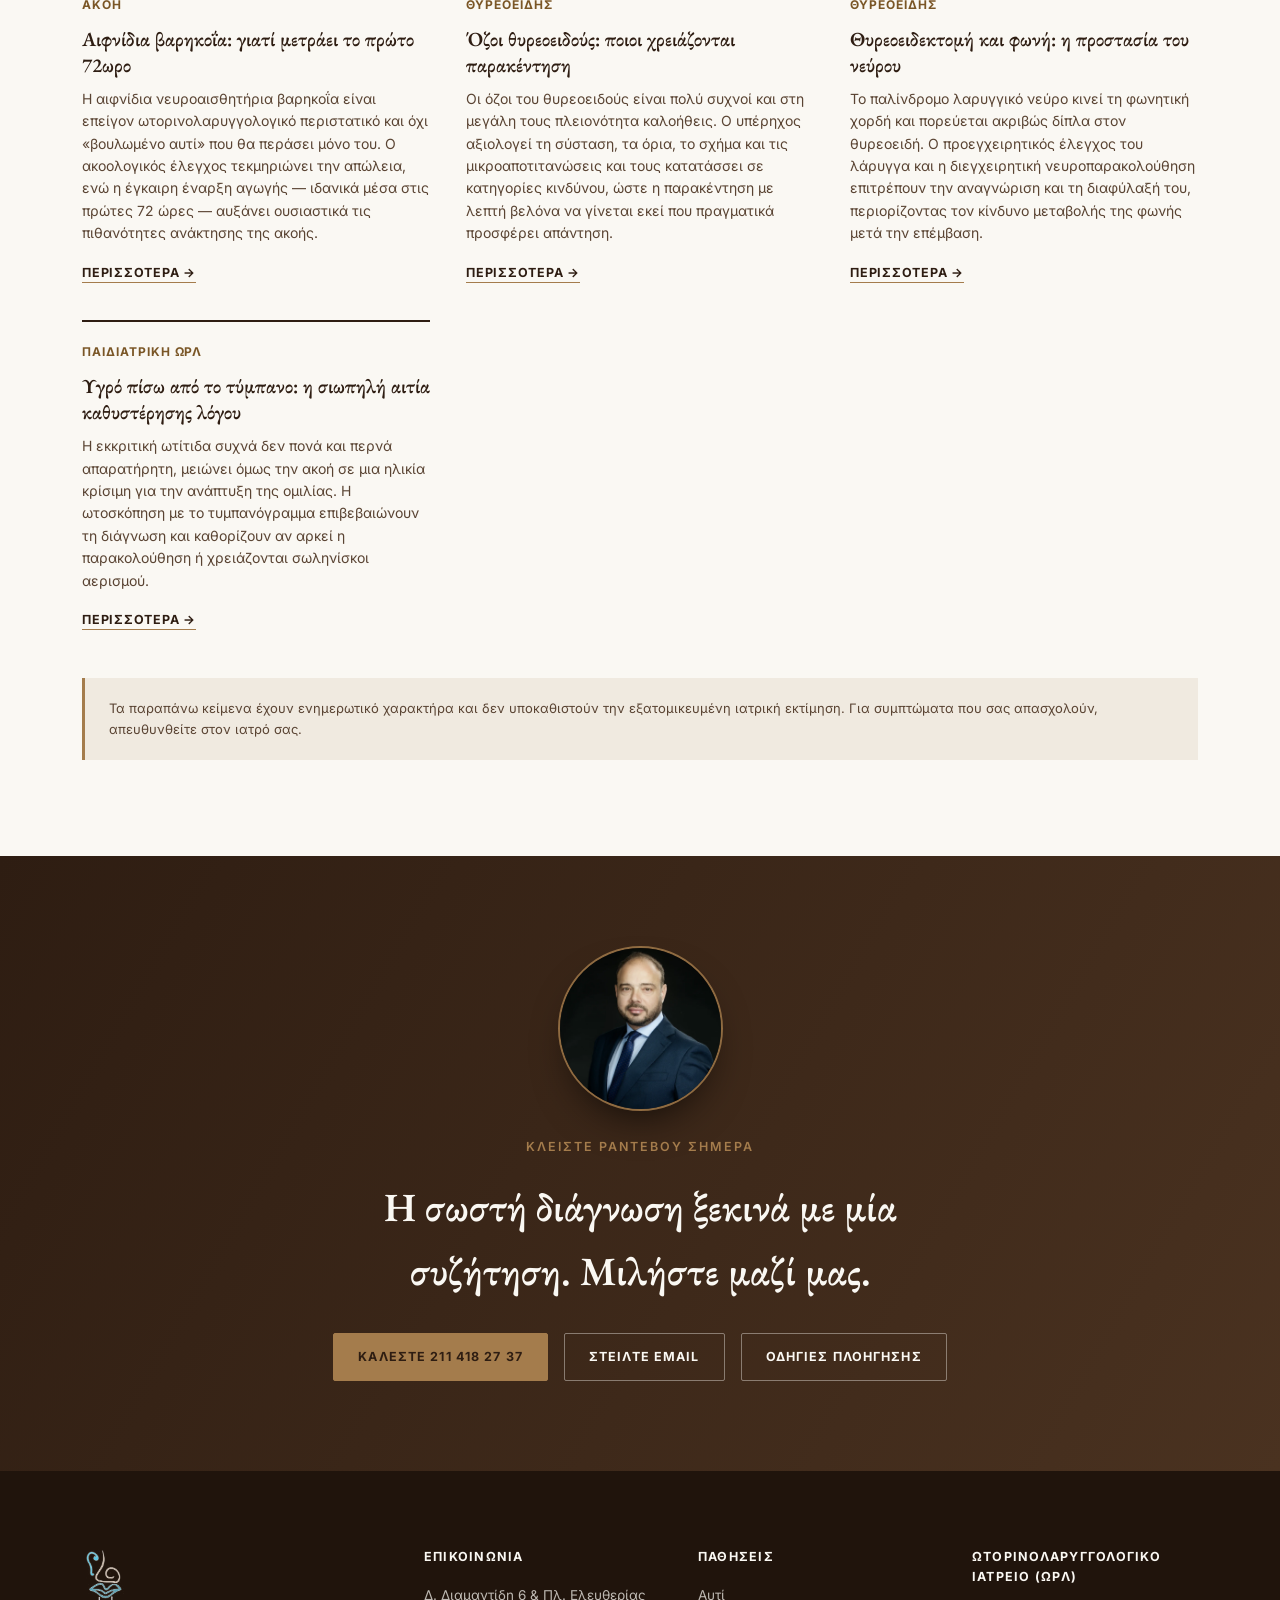
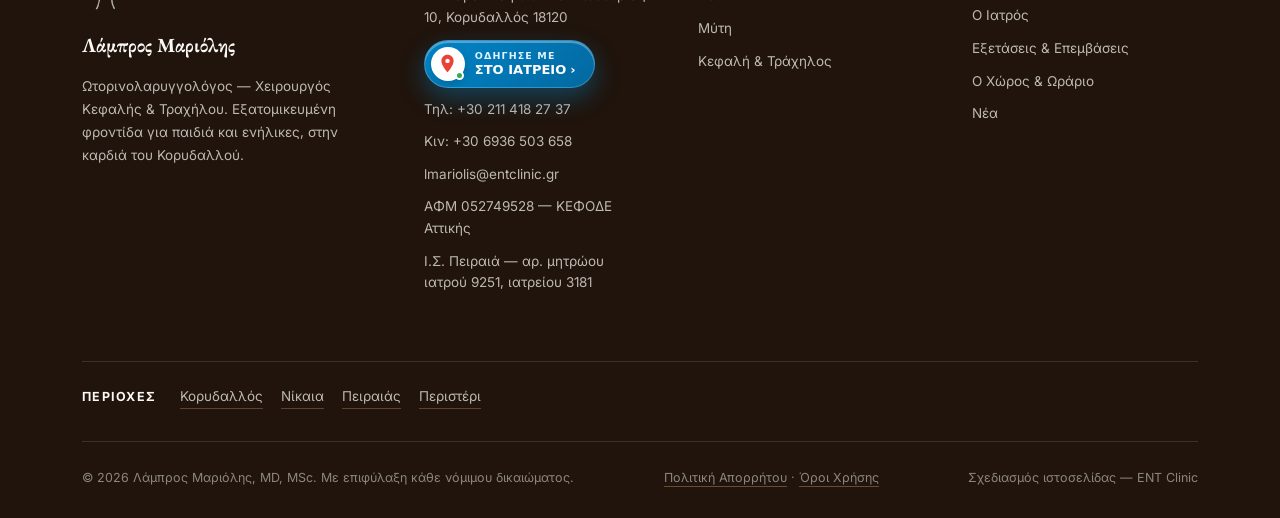
==== commit bae2d6fa: "Add the "Οδήγησέ με" button to the header, the practice section and the footer The supplied code is " ====
--- a/index.html
+++ b/index.html
@@ -170,6 +170,97 @@
     nav.primary{display:none;}
     .header-phone{display:none;}
     .menu-toggle{display:block;}
+  }
+
+
+  /* ===== «Οδήγησέ με» — κουμπί Χαρτών Google =====
+     Ο κώδικας δόθηκε έτοιμος και κρατιέται όπως είναι. Το μπλε και η κόκκινη
+     πινέζα δεν ανήκουν στην παλέτα του ιατρείου — αυτό ακριβώς είναι το ζητούμενο:
+     ο επισκέπτης πρέπει να ΚΑΤΑΛΑΒΕΙ ότι ανοίγει Χάρτες Google πριν το πατήσει.
+     Προστέθηκαν μόνο δύο μεγέθη και ο σεβασμός στο prefers-reduced-motion. */
+  .smart-map-button {
+    display: inline-flex;
+    align-items: center;
+    gap: 16px;
+    background: linear-gradient(135deg, #0284c7 0%, #0369a1 100%);
+    color: #ffffff;
+    font-family: system-ui, -apple-system, BlinkMacSystemFont, "Segoe UI", Roboto, sans-serif;
+    padding: 12px 28px 12px 14px;
+    border-radius: 60px;
+    text-decoration: none;
+    box-shadow: 0 10px 25px rgba(2, 132, 199, 0.4), inset 0 2px 0 rgba(255, 255, 255, 0.3);
+    transition: all 0.3s cubic-bezier(0.4, 0, 0.2, 1);
+    border: 1px solid rgba(255, 255, 255, 0.2);
+    position: relative;
+    overflow: hidden;
+  }
+  .smart-map-button::before {
+    content: '';
+    position: absolute;
+    top: 0; left: -100%;
+    width: 100%; height: 100%;
+    background: linear-gradient(90deg, transparent, rgba(255, 255, 255, 0.2), transparent);
+    transition: 0.5s;
+  }
+  .smart-map-button:hover::before { left: 100%; }
+  .smart-map-button:focus-visible { outline: 3px solid #7DD3FC; outline-offset: 3px; }
+  .map-icon-wrapper {
+    position: relative;
+    background: #ffffff;
+    width: 44px; height: 44px;
+    border-radius: 50%;
+    display: flex; align-items: center; justify-content: center;
+    box-shadow: 0 4px 10px rgba(0, 0, 0, 0.15);
+    flex-shrink: 0;
+  }
+  .mini-fold-map {
+    position: absolute;
+    bottom: 2px; right: 2px;
+    width: 12px; height: 12px;
+    background: #34A853;
+    border-radius: 50%;
+    border: 2px solid #ffffff;
+  }
+  .button-text-content { display: flex; flex-direction: column; line-height: 1.2; }
+  .button-main-title {
+    font-size: 13px; letter-spacing: 1.5px; font-weight: 700; color: #e0f2fe;
+  }
+  .button-sub-title {
+    font-size: 18px; font-weight: 800; color: #ffffff;
+    display: flex; align-items: center; gap: 4px;
+  }
+  .arrow-icon { transition: transform 0.3s ease; }
+  .smart-map-button:hover {
+    background: linear-gradient(135deg, #0369a1 0%, #075985 100%);
+    box-shadow: 0 14px 30px rgba(2, 132, 199, 0.5), inset 0 2px 0 rgba(255, 255, 255, 0.4);
+    transform: translateY(-3px);
+  }
+  .smart-map-button:hover .arrow-icon { transform: translateX(4px); }
+  .smart-map-button:active {
+    transform: translateY(-1px);
+    box-shadow: 0 6px 15px rgba(2, 132, 199, 0.4);
+  }
+
+  /* Μικρή εκδοχή: κεφαλίδα και υποσέλιδο, όπου το κανονικό μέγεθος δεν χωρά. */
+  .smart-map-button.is-compact { gap: 10px; padding: 6px 18px 6px 6px; }
+  .is-compact .map-icon-wrapper { width: 34px; height: 34px; }
+  .is-compact .google-pin-icon { width: 21px; height: 21px; }
+  .is-compact .mini-fold-map { width: 9px; height: 9px; bottom: 1px; right: 1px; }
+  .is-compact .button-main-title { font-size: 9.5px; letter-spacing: 1.1px; }
+  .is-compact .button-sub-title { font-size: 13px; }
+
+  /* Στην κεφαλίδα, μόλις στενέψει, μένει μόνο η πινέζα — στρογγυλό κουμπί.
+     Το τηλέφωνο κρύβεται στα 1240px· η πινέζα ΟΧΙ, γιατί στο κινητό είναι
+     ακριβώς εκεί που χρειάζεται κανείς οδηγίες. */
+  @media (max-width:1240px){
+    .header-actions .smart-map-button{ padding:5px; gap:0; }
+    .header-actions .button-text-content{ display:none; }
+  }
+  @media (prefers-reduced-motion: reduce){
+    .smart-map-button, .smart-map-button::before, .arrow-icon { transition: none; }
+    .smart-map-button:hover { transform: none; }
+    .smart-map-button:hover::before { left: -100%; }
+    .smart-map-button:hover .arrow-icon { transform: none; }
   }
 
   /* ===== Hero ===== */
@@ -785,6 +876,20 @@
     </nav>
     <div class="header-actions">
       <a class="header-phone" href="tel:2114182737">211 418 27 37</a>
+      <a href="https://www.google.com/maps/dir/?api=1&amp;destination=37.9772195%2C23.6490417&amp;travelmode=driving" target="_blank" rel="noopener noreferrer" class="smart-map-button is-compact"
+         aria-label="Οδηγίες προς το ιατρείο με τους Χάρτες Google — ανοίγει σε νέο παράθυρο">
+        <div class="map-icon-wrapper">
+          <svg class="google-pin-icon" viewBox="0 0 24 24" width="28" height="28" aria-hidden="true" focusable="false">
+            <path fill="#EA4335" d="M12 2C8.13 2 5 5.13 5 9c0 5.25 7 13 7 13s7-7.75 7-13c0-3.87-3.13-7-7-7z"/>
+            <circle fill="#FFFFFF" cx="12" cy="9" r="2.5"/>
+          </svg>
+          <div class="mini-fold-map"></div>
+        </div>
+        <div class="button-text-content">
+          <span class="button-main-title">ΟΔΗΓΗΣΕ ΜΕ</span>
+          <span class="button-sub-title">ΣΤΟ ΙΑΤΡΕΙΟ <span class="arrow-icon">›</span></span>
+        </div>
+      </a>
       <button class="menu-toggle" aria-label="Άνοιγμα μενού" id="menuToggle"><span></span><span></span><span></span></button>
     </div>
   </div>
@@ -1093,14 +1198,19 @@
           Δ. Διαμαντίδη 6 &amp; Πλ. Ελευθερίας 10, Κορυδαλλός 18120
         </div>
 
-        <a class="gmaps" href="https://www.google.com/maps/dir/?api=1&amp;destination=37.9772195%2C23.6490417&amp;travelmode=driving" target="_blank" rel="noopener"
-           aria-label="Οδηγίες πλοήγησης προς το ιατρείο με τους Χάρτες Google — ανοίγει σε νέο παράθυρο">
-          <span class="gmaps-ico"><svg viewBox="0 0 24 24" fill="currentColor" aria-hidden="true" focusable="false"><path d="M12 2 21 21.2 12 17.3 3 21.2Z"/></svg></span>
-          <span class="gmaps-txt">
-            <b>Οδηγίες πλοήγησης</b>
-            <small>Δ. Διαμαντίδη 6, Κορυδαλλός · Χάρτες Google</small>
-          </span>
-          <span class="gmaps-go"><svg viewBox="0 0 24 24" fill="none" stroke="currentColor" stroke-width="2" stroke-linecap="round" stroke-linejoin="round" aria-hidden="true" focusable="false"><path d="M5 12h13"/><path d="M13 6l6 6-6 6"/></svg></span>
+        <a href="https://www.google.com/maps/dir/?api=1&amp;destination=37.9772195%2C23.6490417&amp;travelmode=driving" target="_blank" rel="noopener noreferrer" class="smart-map-button"
+           aria-label="Οδηγίες προς το ιατρείο με τους Χάρτες Google — ανοίγει σε νέο παράθυρο">
+          <div class="map-icon-wrapper">
+            <svg class="google-pin-icon" viewBox="0 0 24 24" width="28" height="28" aria-hidden="true" focusable="false">
+              <path fill="#EA4335" d="M12 2C8.13 2 5 5.13 5 9c0 5.25 7 13 7 13s7-7.75 7-13c0-3.87-3.13-7-7-7z"/>
+              <circle fill="#FFFFFF" cx="12" cy="9" r="2.5"/>
+            </svg>
+            <div class="mini-fold-map"></div>
+          </div>
+          <div class="button-text-content">
+            <span class="button-main-title">ΟΔΗΓΗΣΕ ΜΕ</span>
+            <span class="button-sub-title">ΣΤΟ ΙΑΤΡΕΙΟ <span class="arrow-icon">›</span></span>
+          </div>
         </a>
         <p class="gmaps-help">Υπολογίζει τη διαδρομή από την τοποθεσία σας. Σε κινητό
         ανοίγει απευθείας η εφαρμογή Χάρτες.</p>
@@ -1633,8 +1743,23 @@
       <div>
         <h4>Επικοινωνία</h4>
         <ul>
-          <li>Δ. Διαμαντίδη 6 &amp; Πλ. Ελευθερίας 10, Κορυδαλλός 18120 —
-            <a href="https://www.google.com/maps/dir/?api=1&amp;destination=37.9772195%2C23.6490417&amp;travelmode=driving" target="_blank" rel="noopener">οδηγίες&nbsp;→</a></li>
+          <li>Δ. Διαμαντίδη 6 &amp; Πλ. Ελευθερίας 10, Κορυδαλλός 18120</li>
+          <li>
+            <a href="https://www.google.com/maps/dir/?api=1&amp;destination=37.9772195%2C23.6490417&amp;travelmode=driving" target="_blank" rel="noopener noreferrer" class="smart-map-button is-compact"
+               aria-label="Οδηγίες προς το ιατρείο με τους Χάρτες Google — ανοίγει σε νέο παράθυρο">
+              <div class="map-icon-wrapper">
+                <svg class="google-pin-icon" viewBox="0 0 24 24" width="28" height="28" aria-hidden="true" focusable="false">
+                  <path fill="#EA4335" d="M12 2C8.13 2 5 5.13 5 9c0 5.25 7 13 7 13s7-7.75 7-13c0-3.87-3.13-7-7-7z"/>
+                  <circle fill="#FFFFFF" cx="12" cy="9" r="2.5"/>
+                </svg>
+                <div class="mini-fold-map"></div>
+              </div>
+              <div class="button-text-content">
+                <span class="button-main-title">ΟΔΗΓΗΣΕ ΜΕ</span>
+                <span class="button-sub-title">ΣΤΟ ΙΑΤΡΕΙΟ <span class="arrow-icon">›</span></span>
+              </div>
+            </a>
+          </li>
           <li><a href="tel:2114182737">Τηλ: +30 211 418 27 37</a></li>
           <li><a href="tel:6936503658">Κιν: +30 6936 503 658</a></li>
           <li><a href="mailto:lmariolis@entclinic.gr">lmariolis@entclinic.gr</a></li>
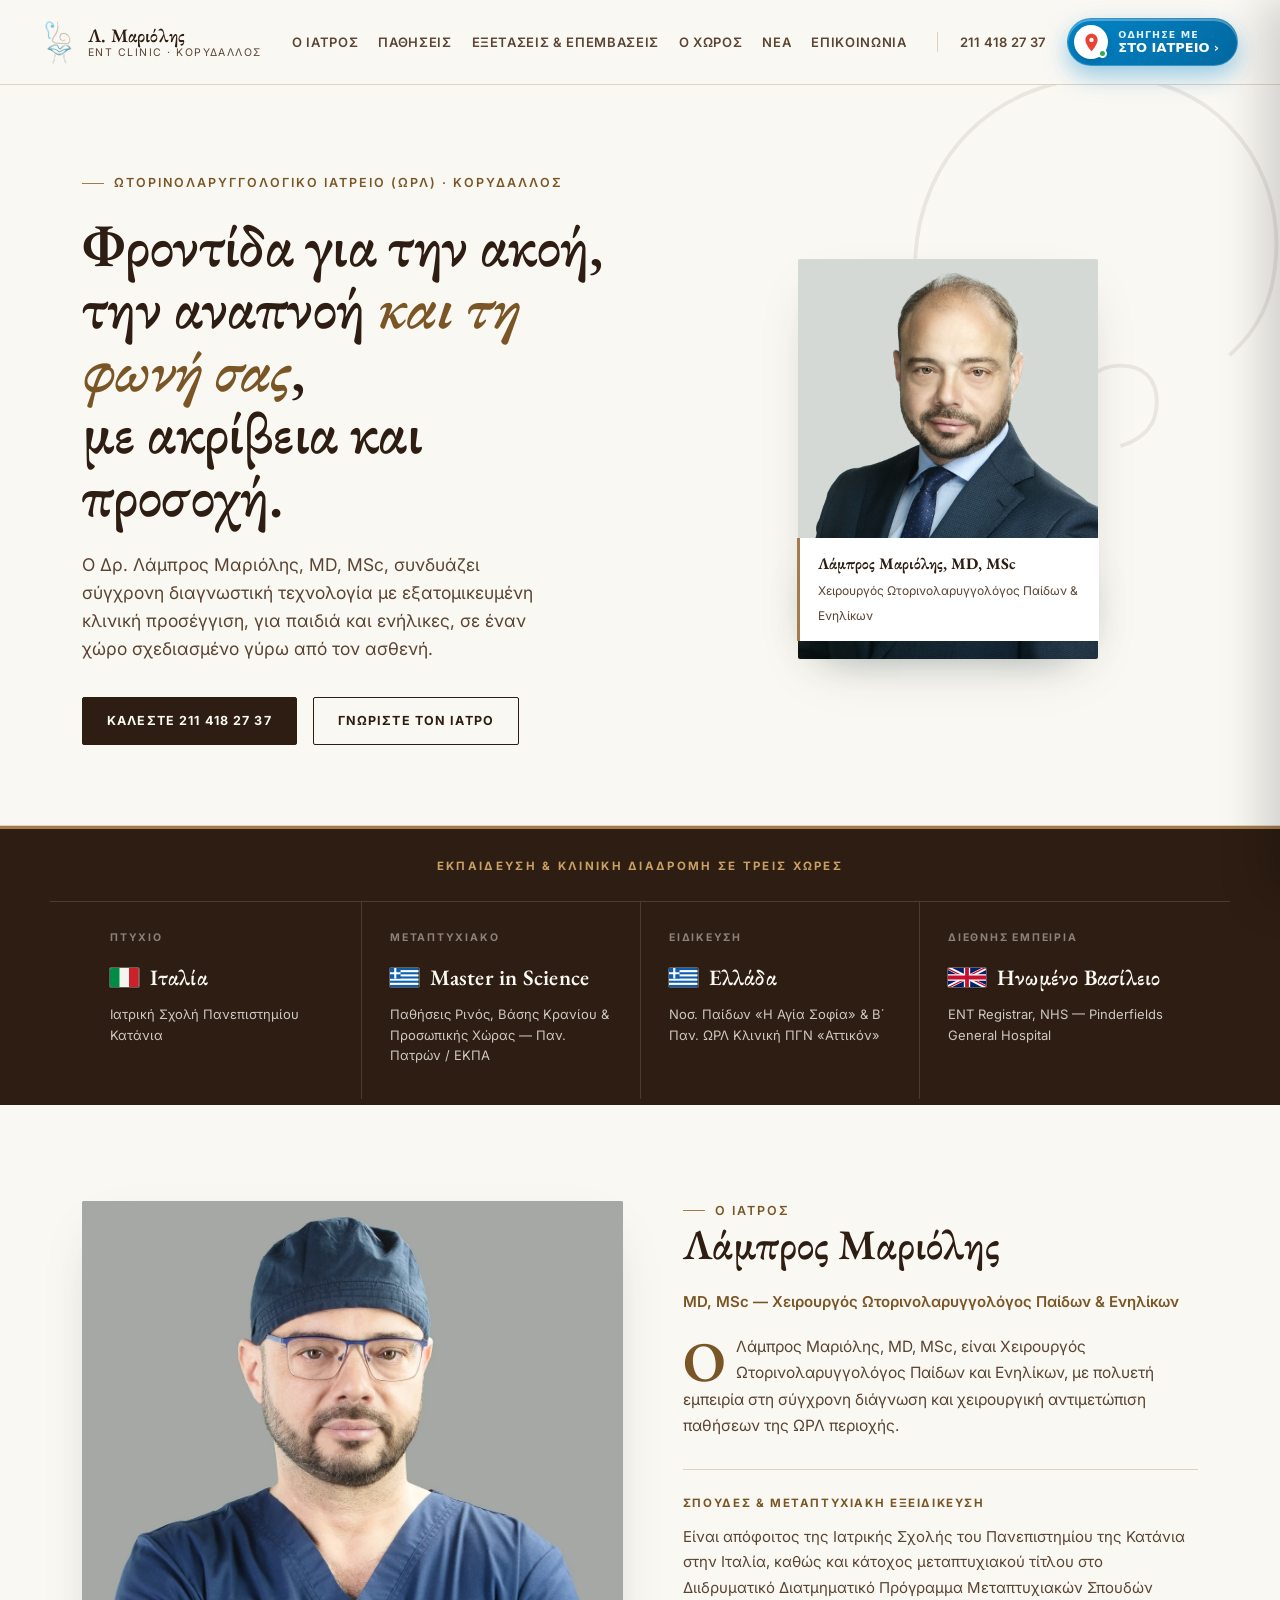
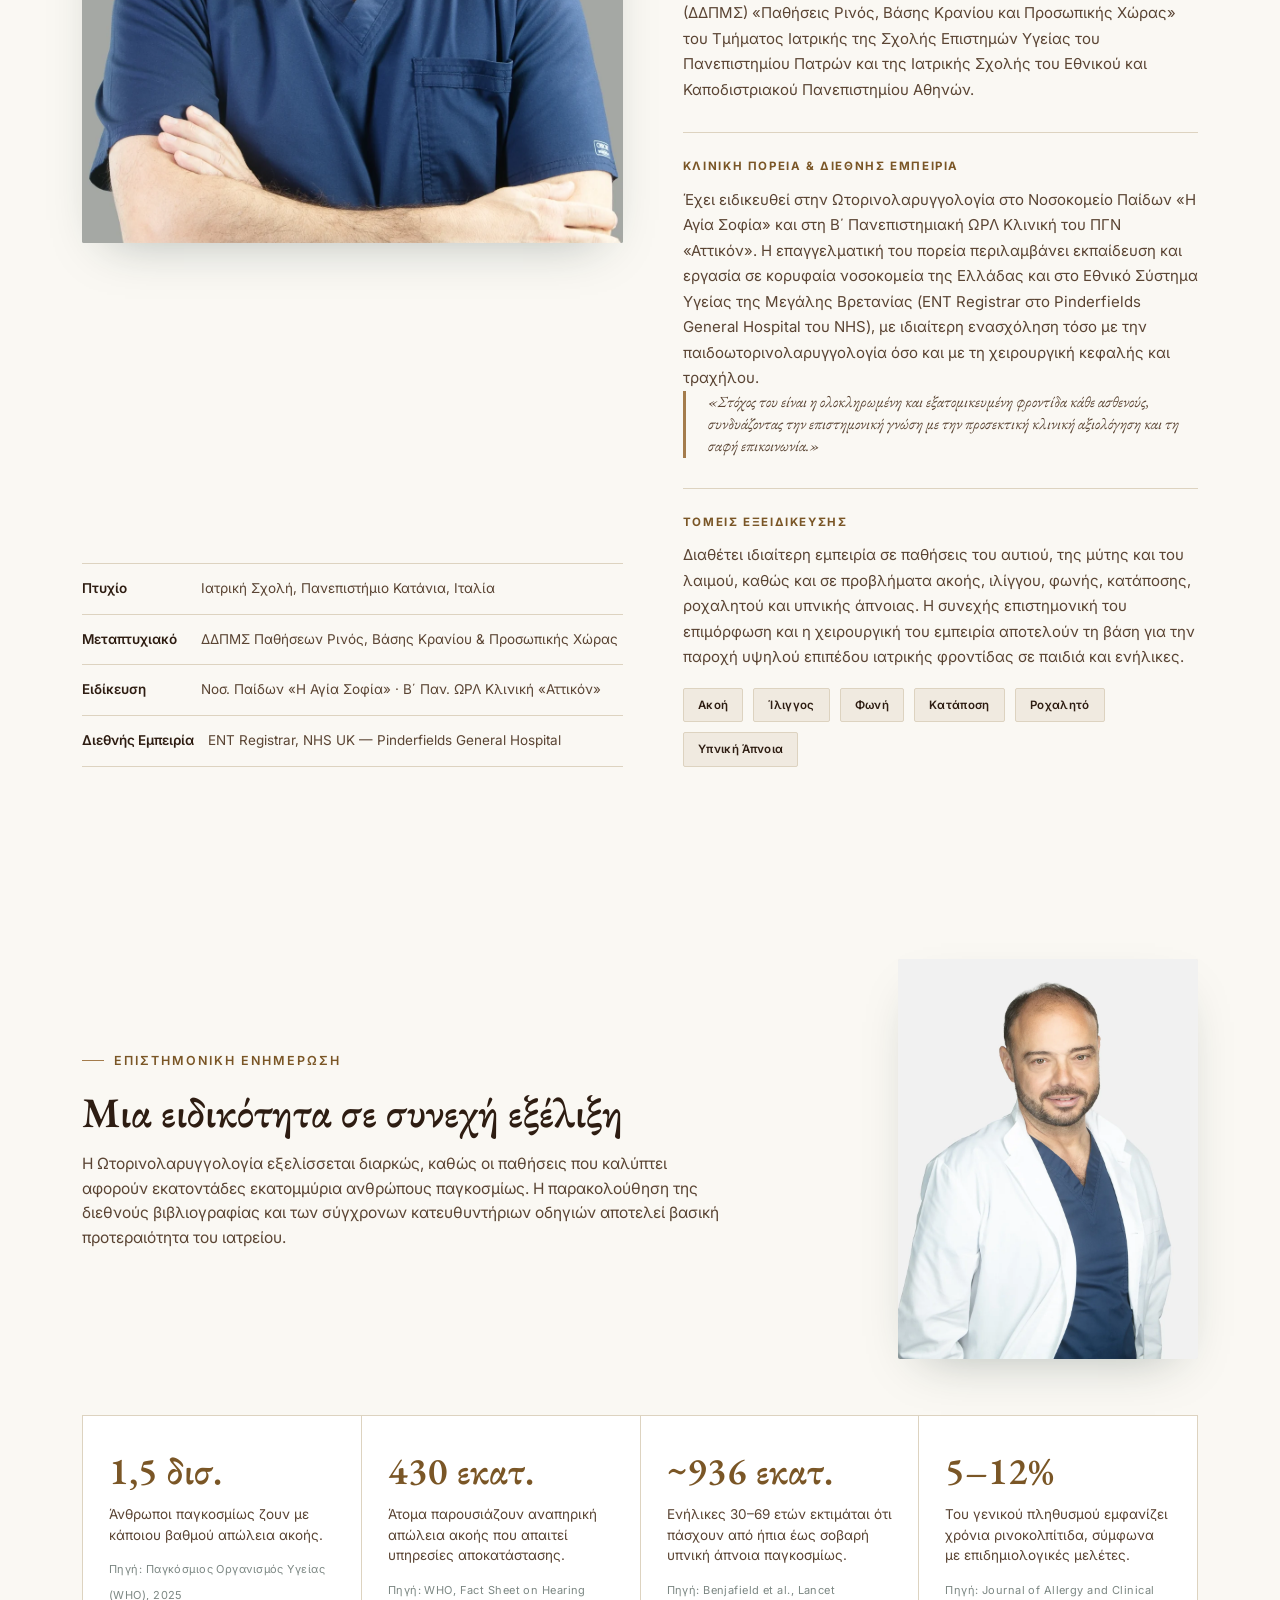
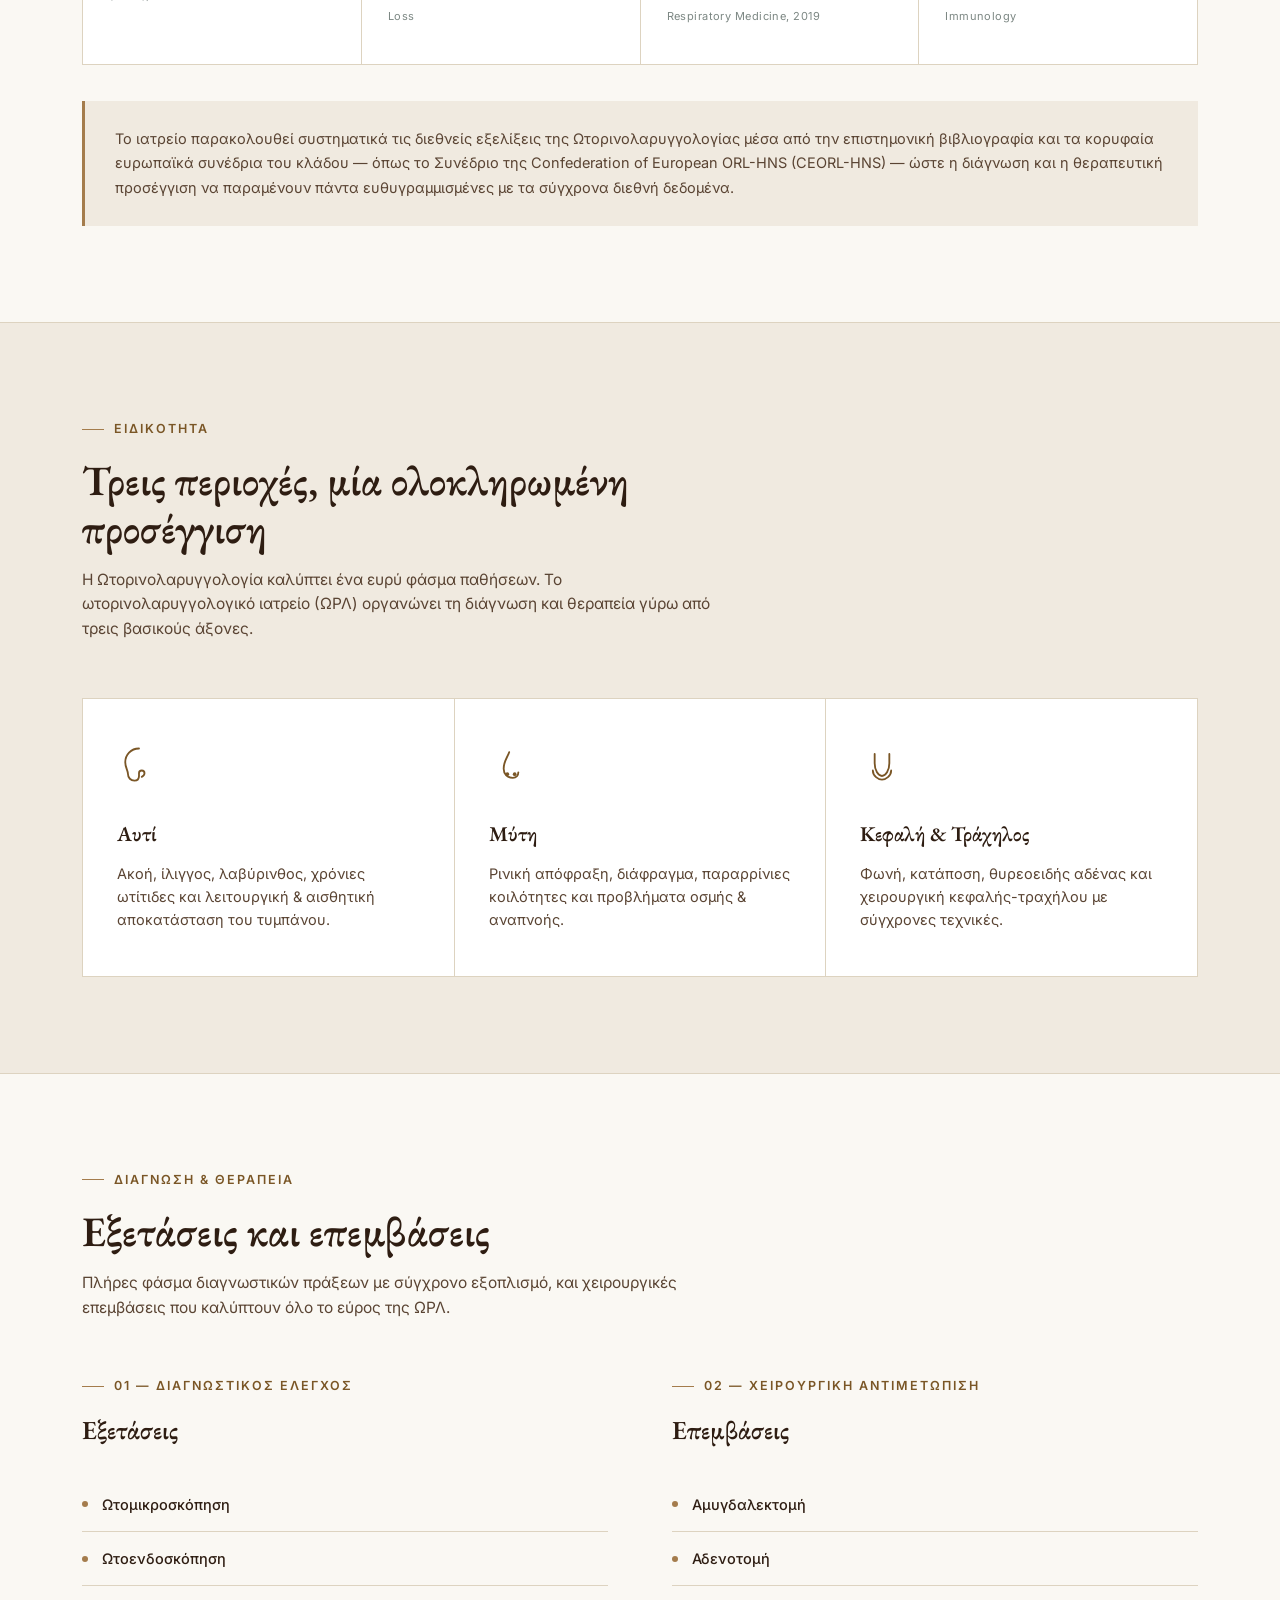
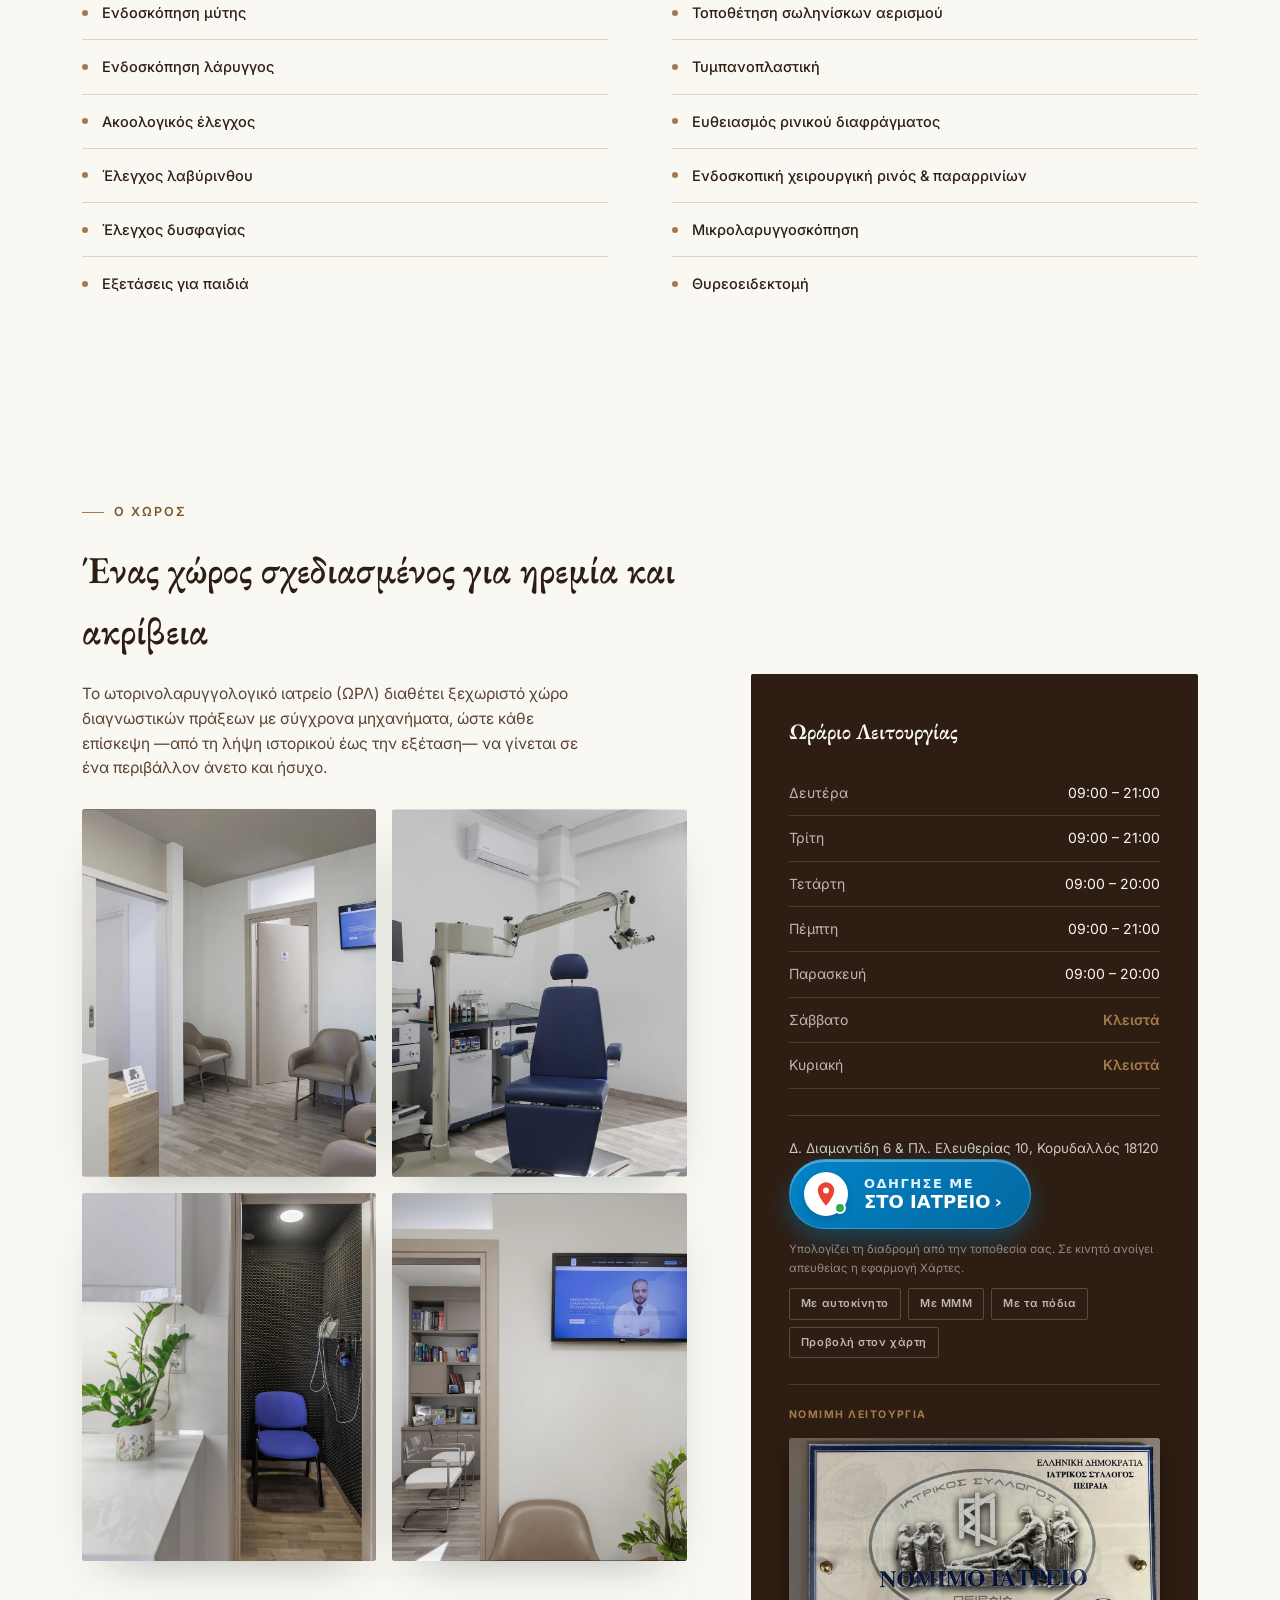
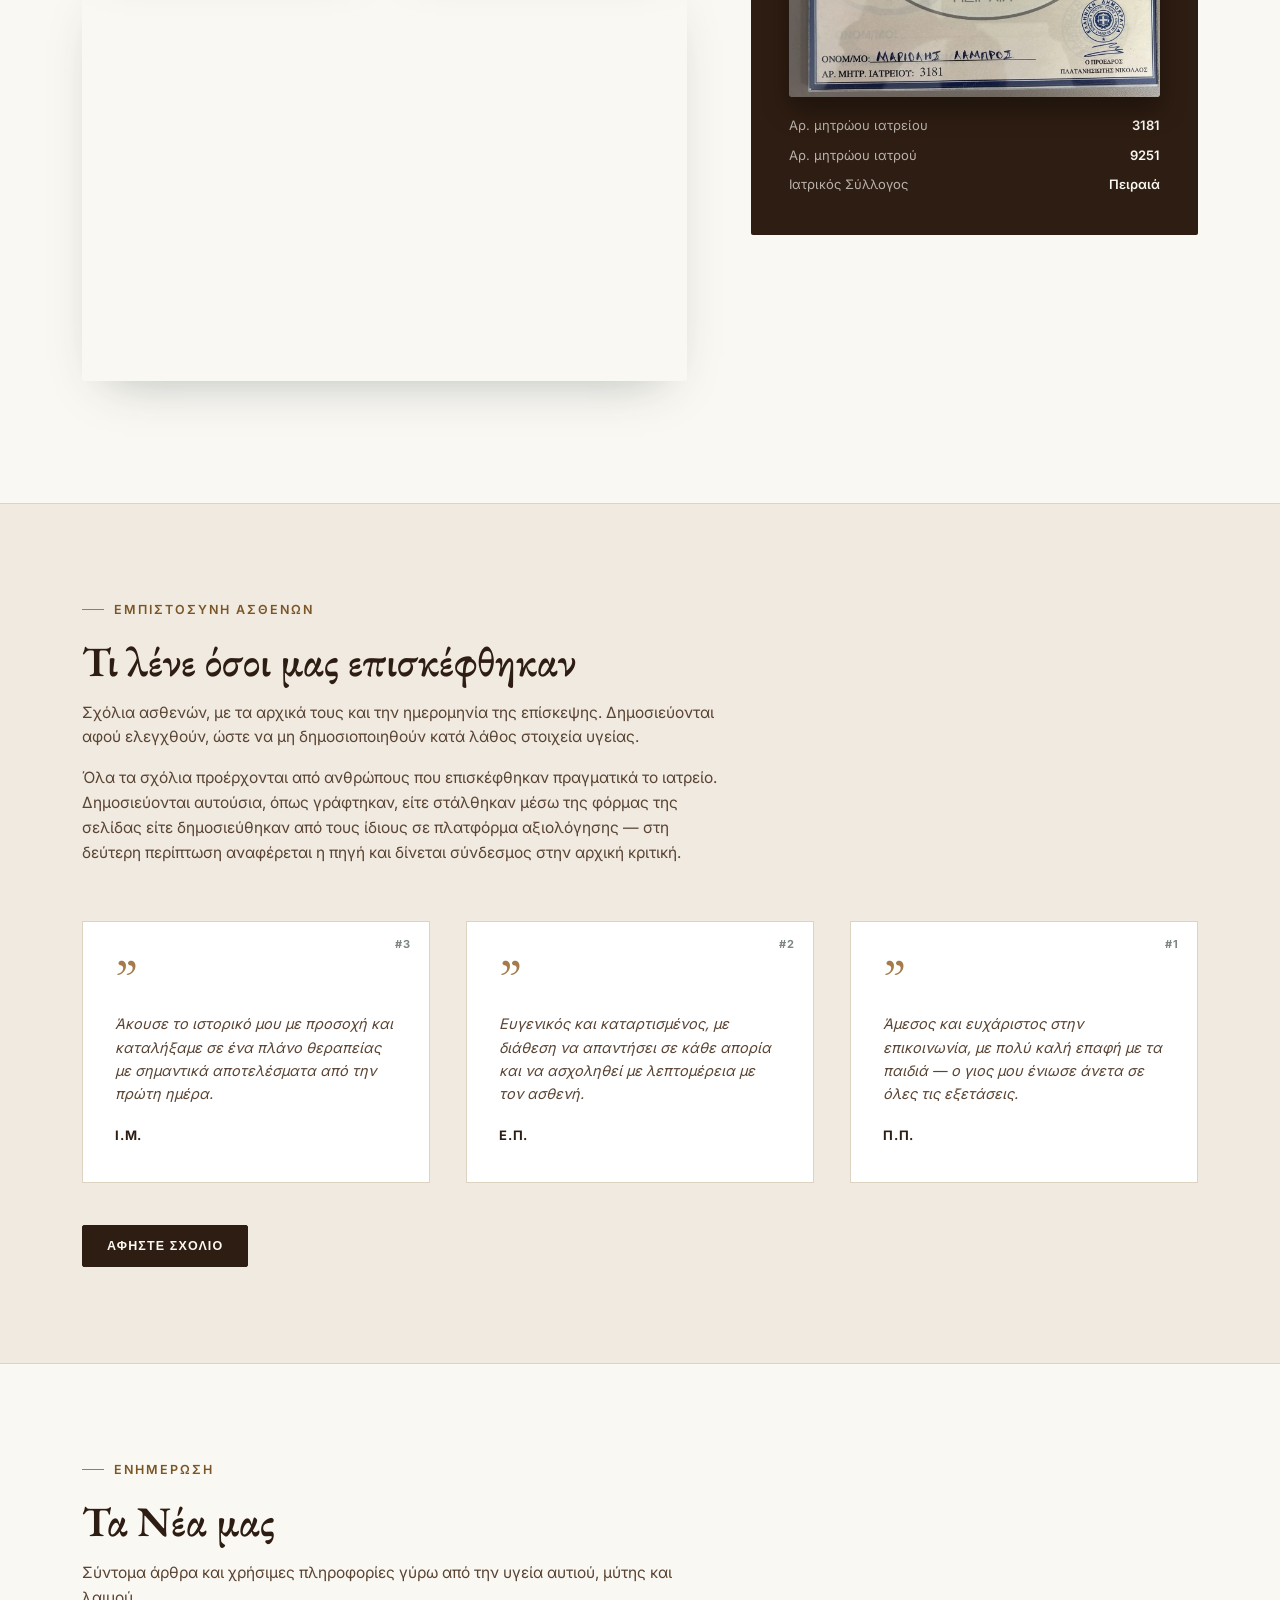
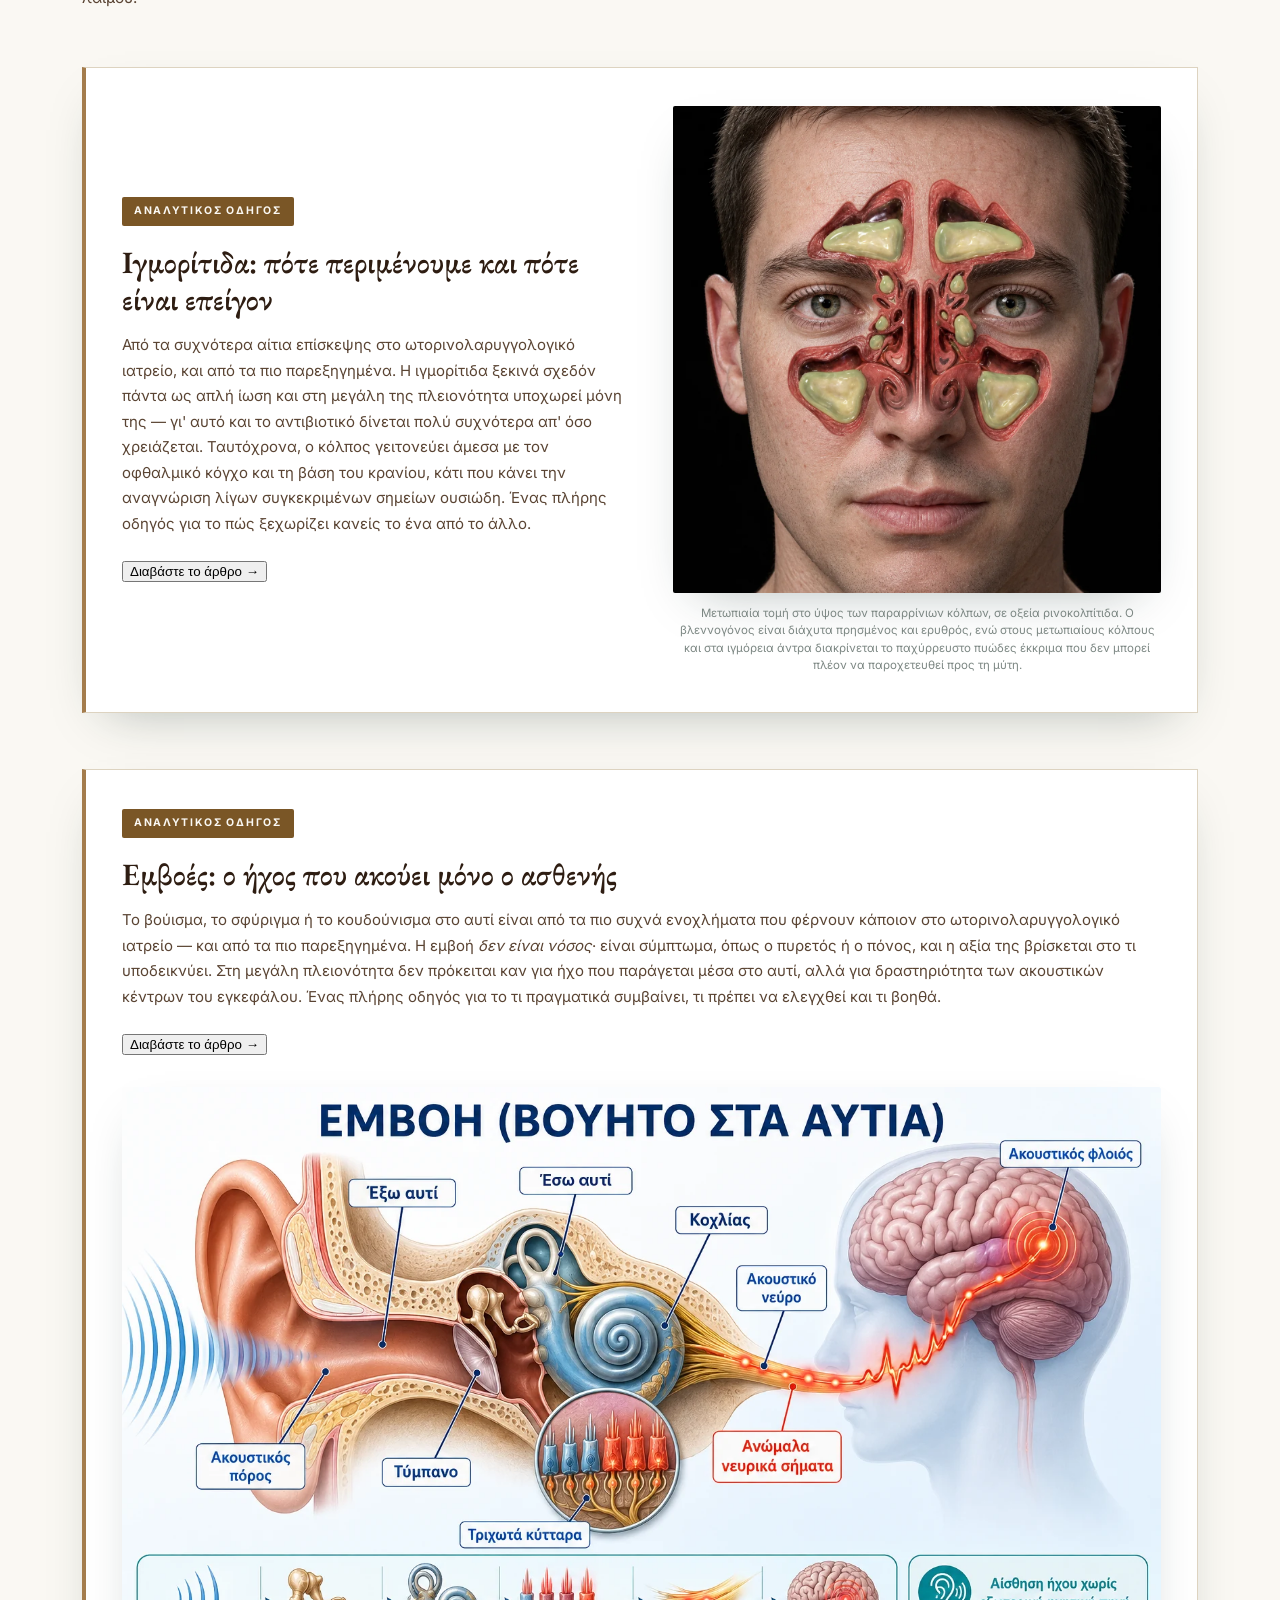
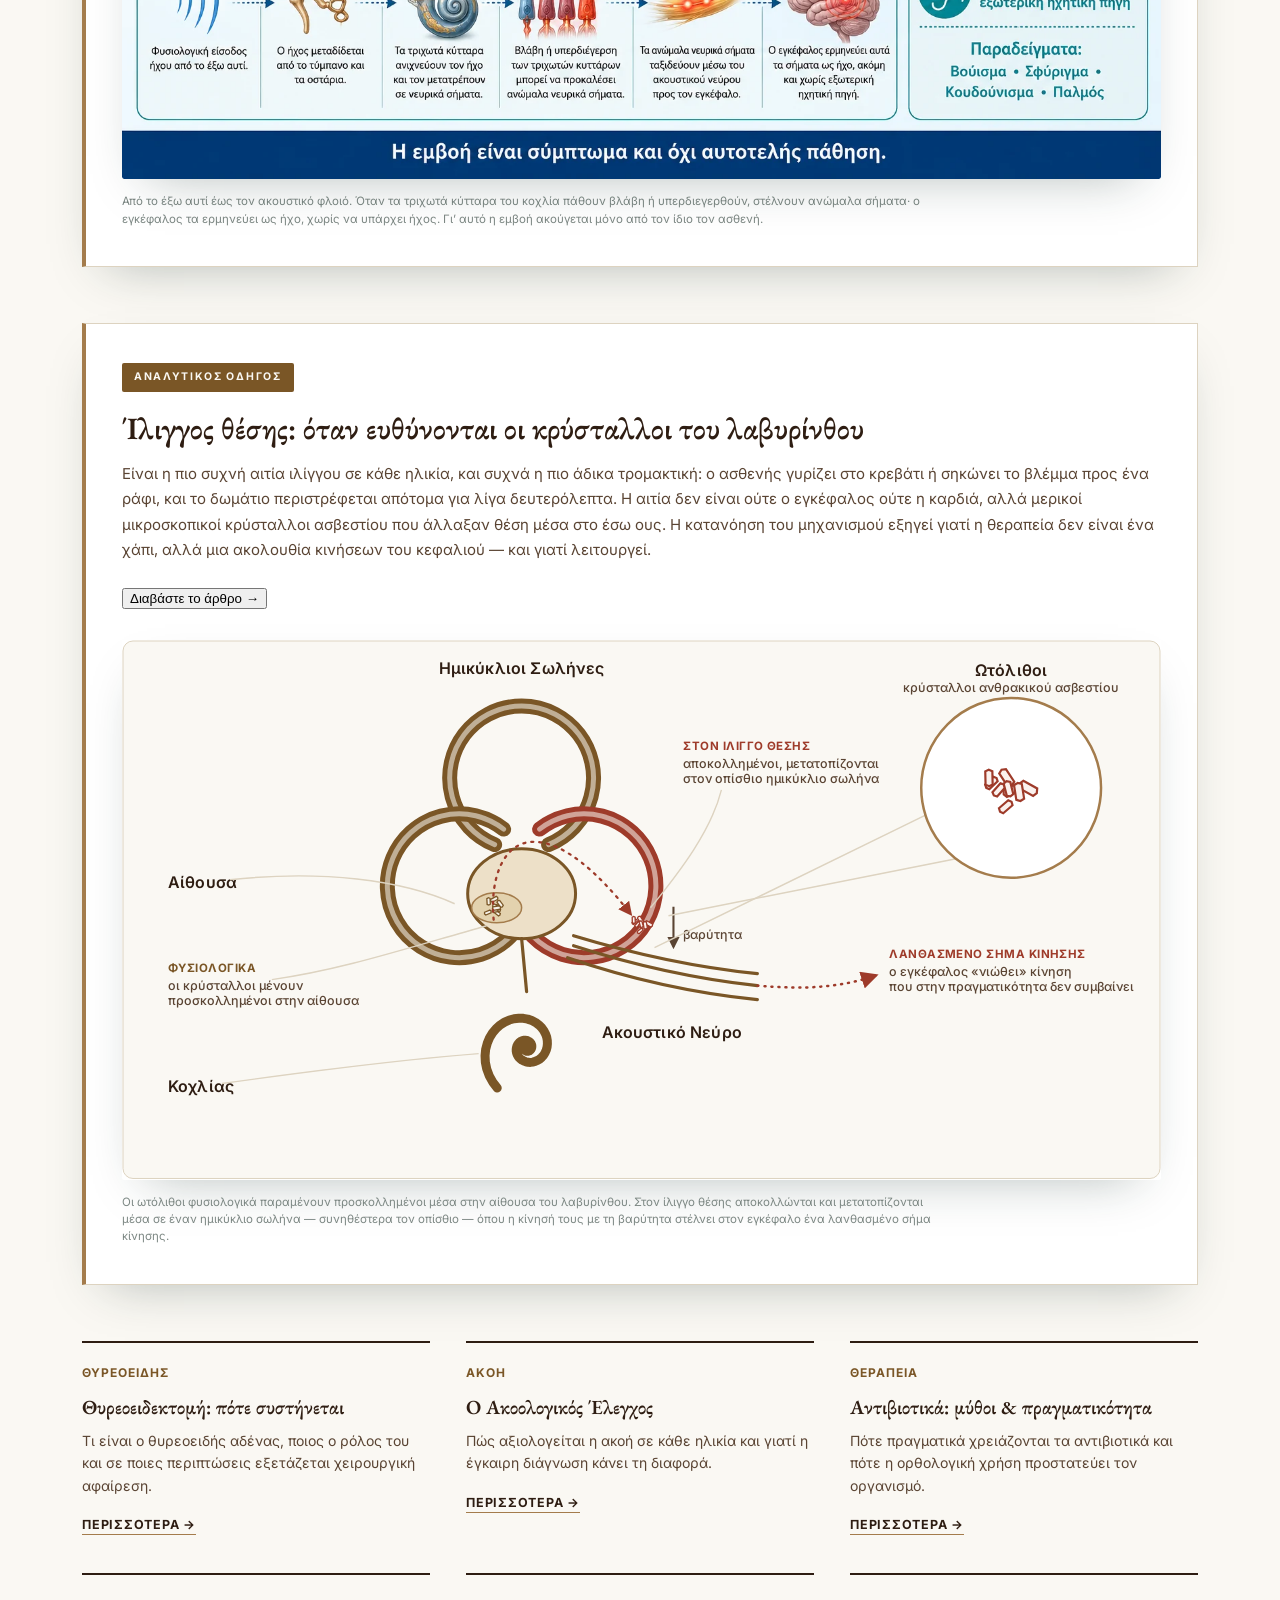
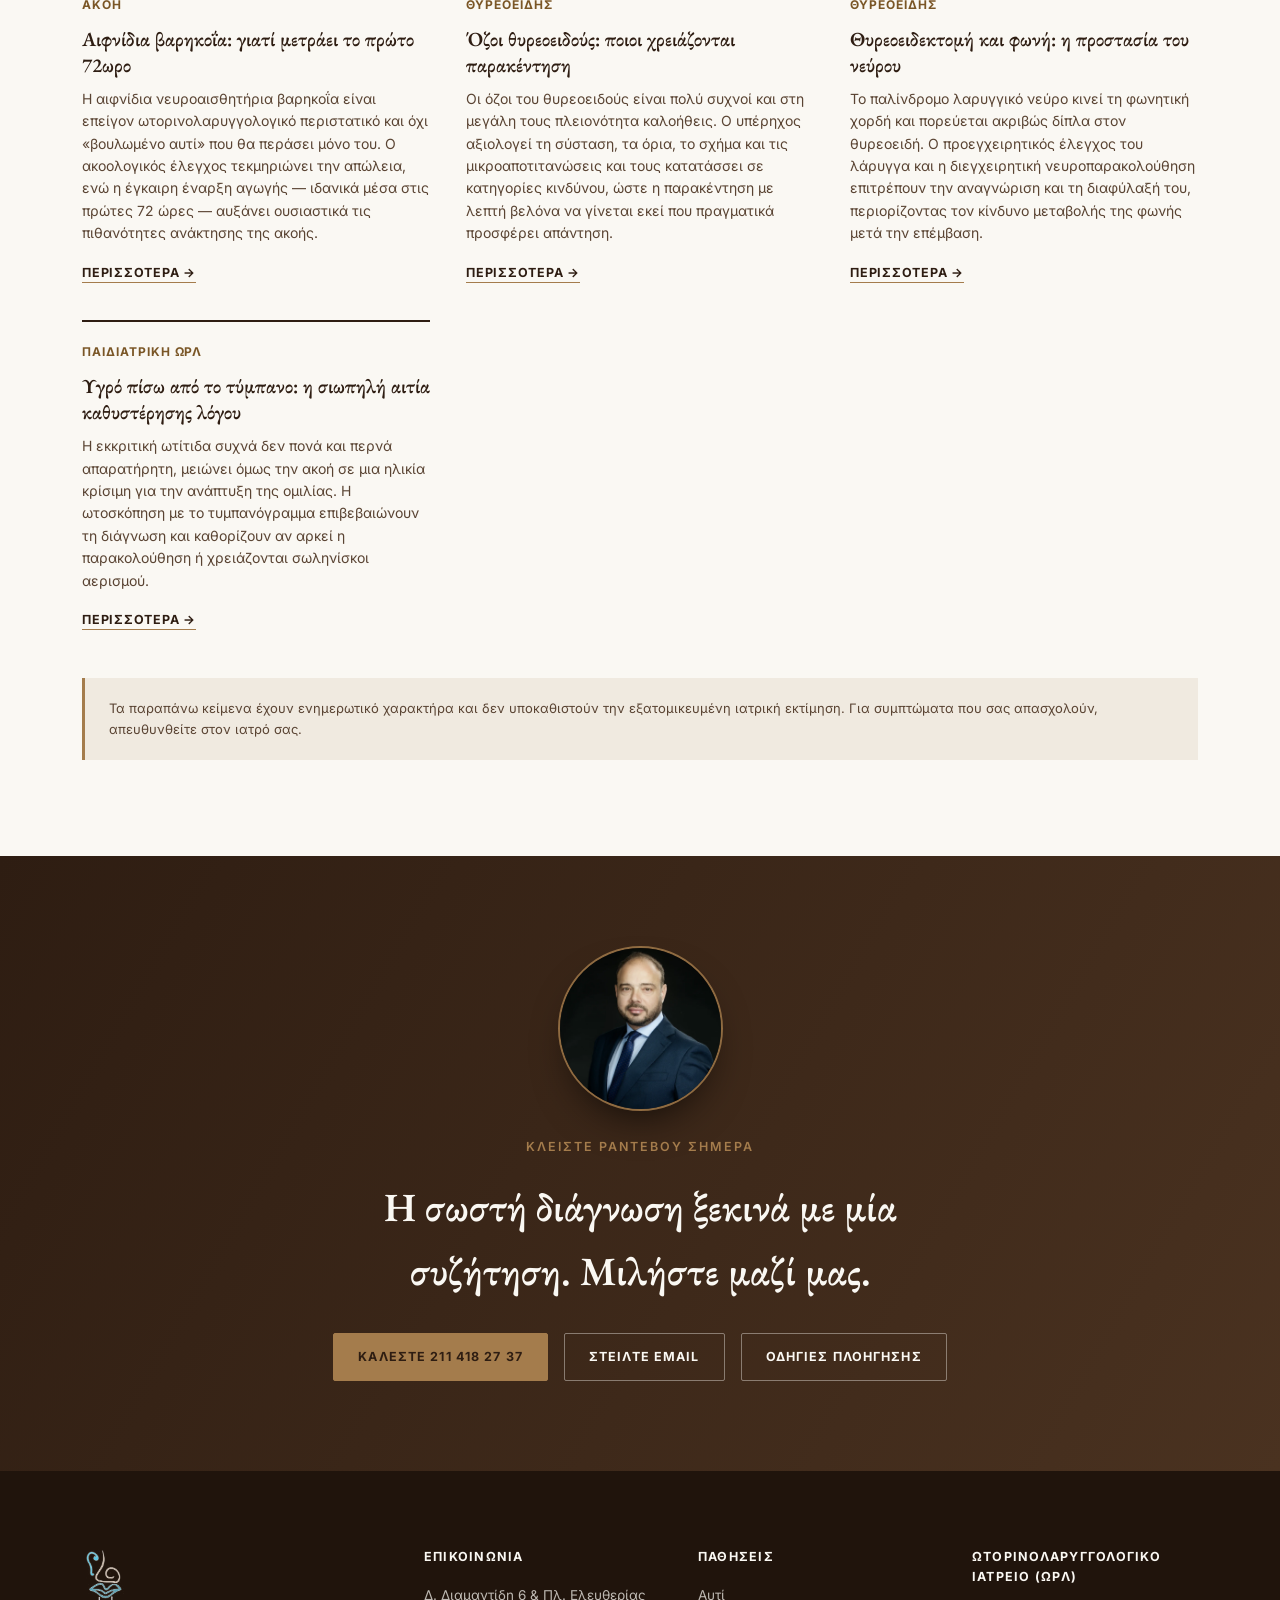
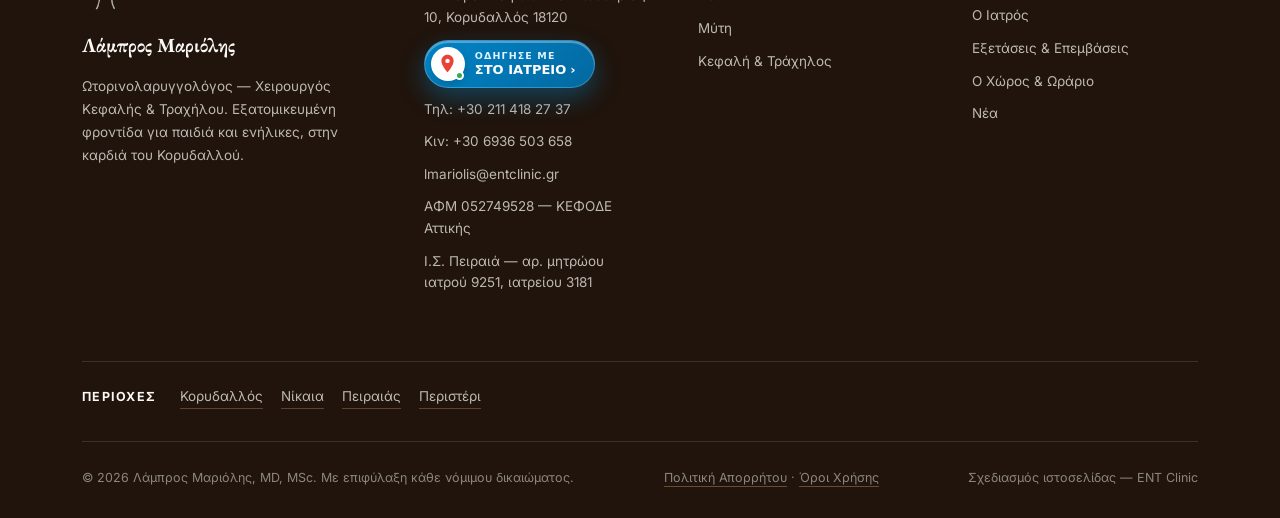
==== commit 07cae3c1: "Send the "Οδήγησέ με" button to the practice's own Maps entry All three buttons now open the maps.ap" ====
--- a/index.html
+++ b/index.html
@@ -177,7 +177,13 @@
      Ο κώδικας δόθηκε έτοιμος και κρατιέται όπως είναι. Το μπλε και η κόκκινη
      πινέζα δεν ανήκουν στην παλέτα του ιατρείου — αυτό ακριβώς είναι το ζητούμενο:
      ο επισκέπτης πρέπει να ΚΑΤΑΛΑΒΕΙ ότι ανοίγει Χάρτες Google πριν το πατήσει.
-     Προστέθηκαν μόνο δύο μεγέθη και ο σεβασμός στο prefers-reduced-motion. */
+     Προστέθηκαν μόνο δύο μεγέθη και ο σεβασμός στο prefers-reduced-motion.
+
+     Προορισμός: το σύντομο link maps.app.goo.gl που έδωσε το ιατρείο — δείχνει
+     στην ίδια την καταχώριση του ιατρείου στους Χάρτες, όχι σε συντεταγμένες
+     που μαντέψαμε. Και τα τρία κουμπιά δείχνουν εκεί. Τα τσιπ από κάτω («Με
+     αυτοκίνητο», «Με ΜΜΜ», «Με τα πόδια») κρατούν τη διεύθυνση /maps/dir/,
+     γιατί μόνο εκείνη δέχεται παράμετρο μέσου μεταφοράς. */
   .smart-map-button {
     display: inline-flex;
     align-items: center;
@@ -876,7 +882,7 @@
     </nav>
     <div class="header-actions">
       <a class="header-phone" href="tel:2114182737">211 418 27 37</a>
-      <a href="https://www.google.com/maps/dir/?api=1&amp;destination=37.9772195%2C23.6490417&amp;travelmode=driving" target="_blank" rel="noopener noreferrer" class="smart-map-button is-compact"
+      <a href="https://maps.app.goo.gl/2Zwkrue6Wv7vSznw6?g_st=ac" target="_blank" rel="noopener noreferrer" class="smart-map-button is-compact"
          aria-label="Οδηγίες προς το ιατρείο με τους Χάρτες Google — ανοίγει σε νέο παράθυρο">
         <div class="map-icon-wrapper">
           <svg class="google-pin-icon" viewBox="0 0 24 24" width="28" height="28" aria-hidden="true" focusable="false">
@@ -1198,7 +1204,7 @@
           Δ. Διαμαντίδη 6 &amp; Πλ. Ελευθερίας 10, Κορυδαλλός 18120
         </div>
 
-        <a href="https://www.google.com/maps/dir/?api=1&amp;destination=37.9772195%2C23.6490417&amp;travelmode=driving" target="_blank" rel="noopener noreferrer" class="smart-map-button"
+        <a href="https://maps.app.goo.gl/2Zwkrue6Wv7vSznw6?g_st=ac" target="_blank" rel="noopener noreferrer" class="smart-map-button"
            aria-label="Οδηγίες προς το ιατρείο με τους Χάρτες Google — ανοίγει σε νέο παράθυρο">
           <div class="map-icon-wrapper">
             <svg class="google-pin-icon" viewBox="0 0 24 24" width="28" height="28" aria-hidden="true" focusable="false">
@@ -1745,7 +1751,7 @@
         <ul>
           <li>Δ. Διαμαντίδη 6 &amp; Πλ. Ελευθερίας 10, Κορυδαλλός 18120</li>
           <li>
-            <a href="https://www.google.com/maps/dir/?api=1&amp;destination=37.9772195%2C23.6490417&amp;travelmode=driving" target="_blank" rel="noopener noreferrer" class="smart-map-button is-compact"
+            <a href="https://maps.app.goo.gl/2Zwkrue6Wv7vSznw6?g_st=ac" target="_blank" rel="noopener noreferrer" class="smart-map-button is-compact"
                aria-label="Οδηγίες προς το ιατρείο με τους Χάρτες Google — ανοίγει σε νέο παράθυρο">
               <div class="map-icon-wrapper">
                 <svg class="google-pin-icon" viewBox="0 0 24 24" width="28" height="28" aria-hidden="true" focusable="false">
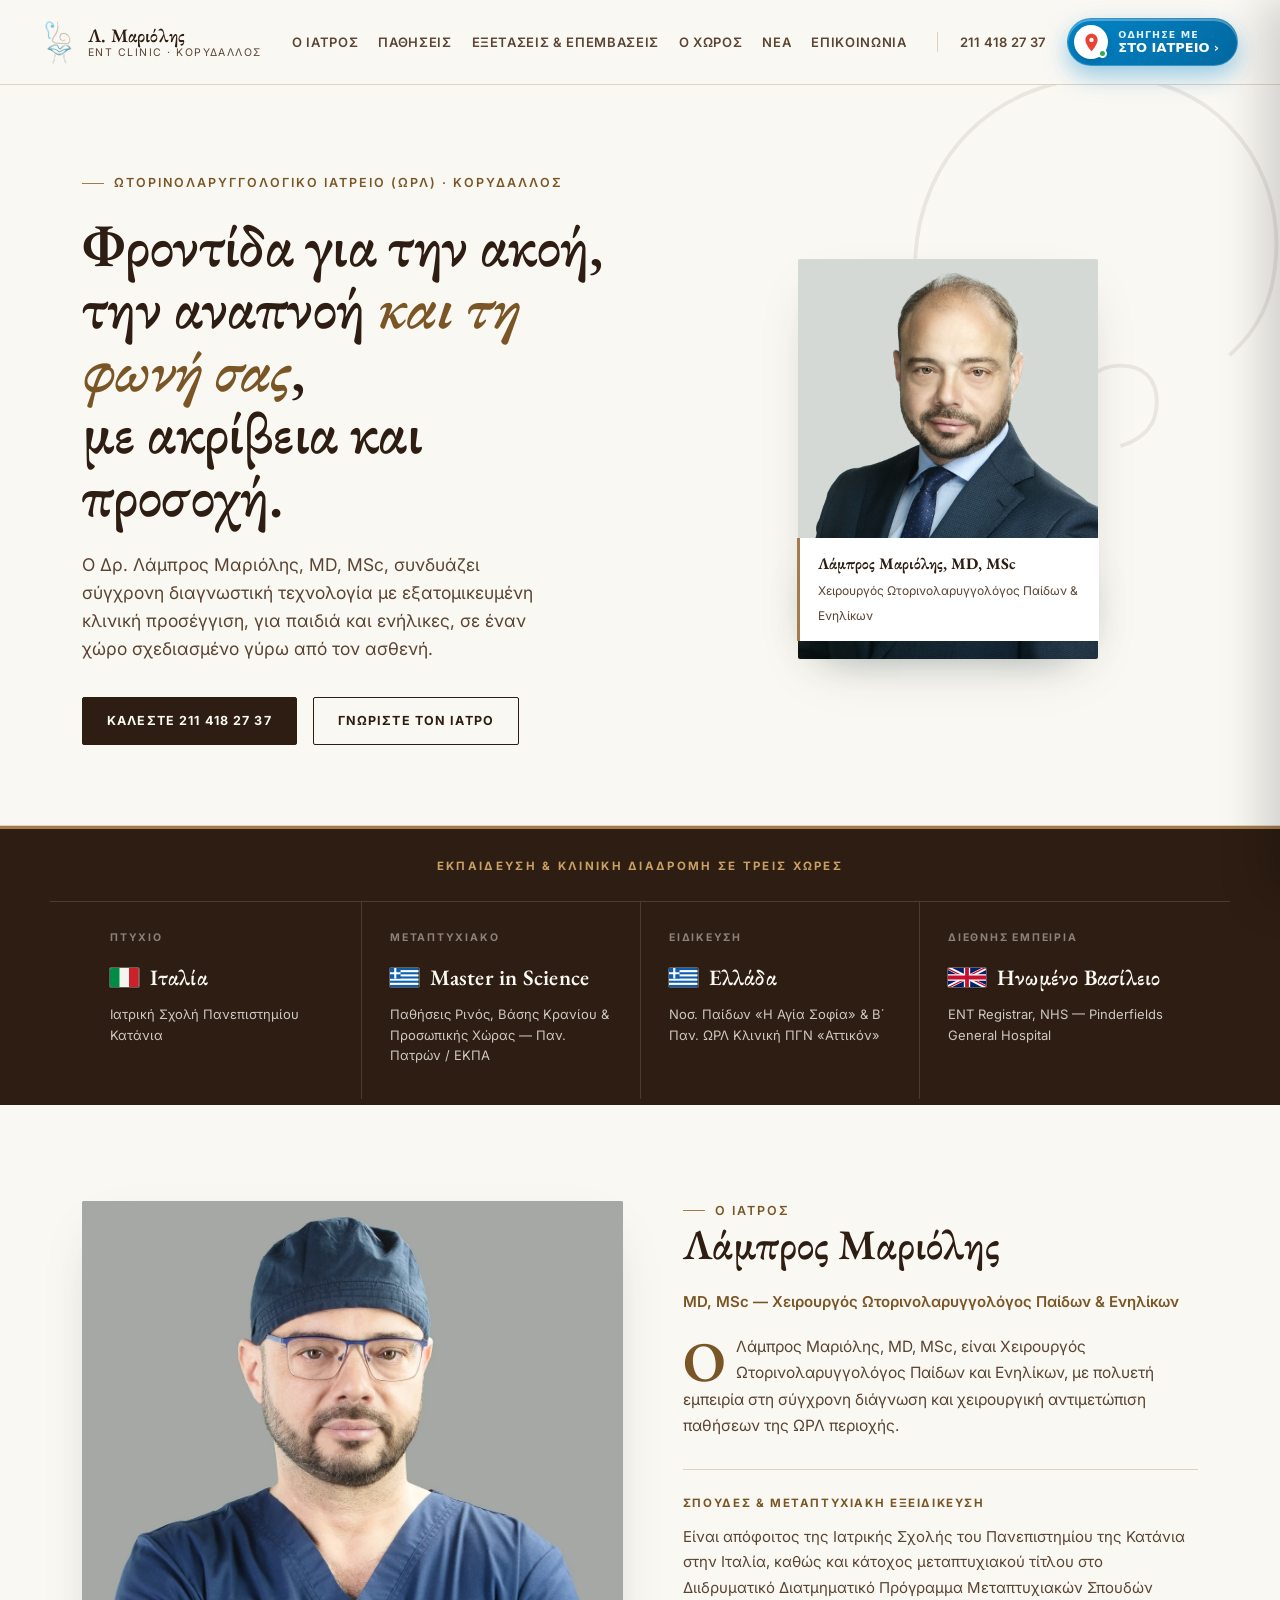
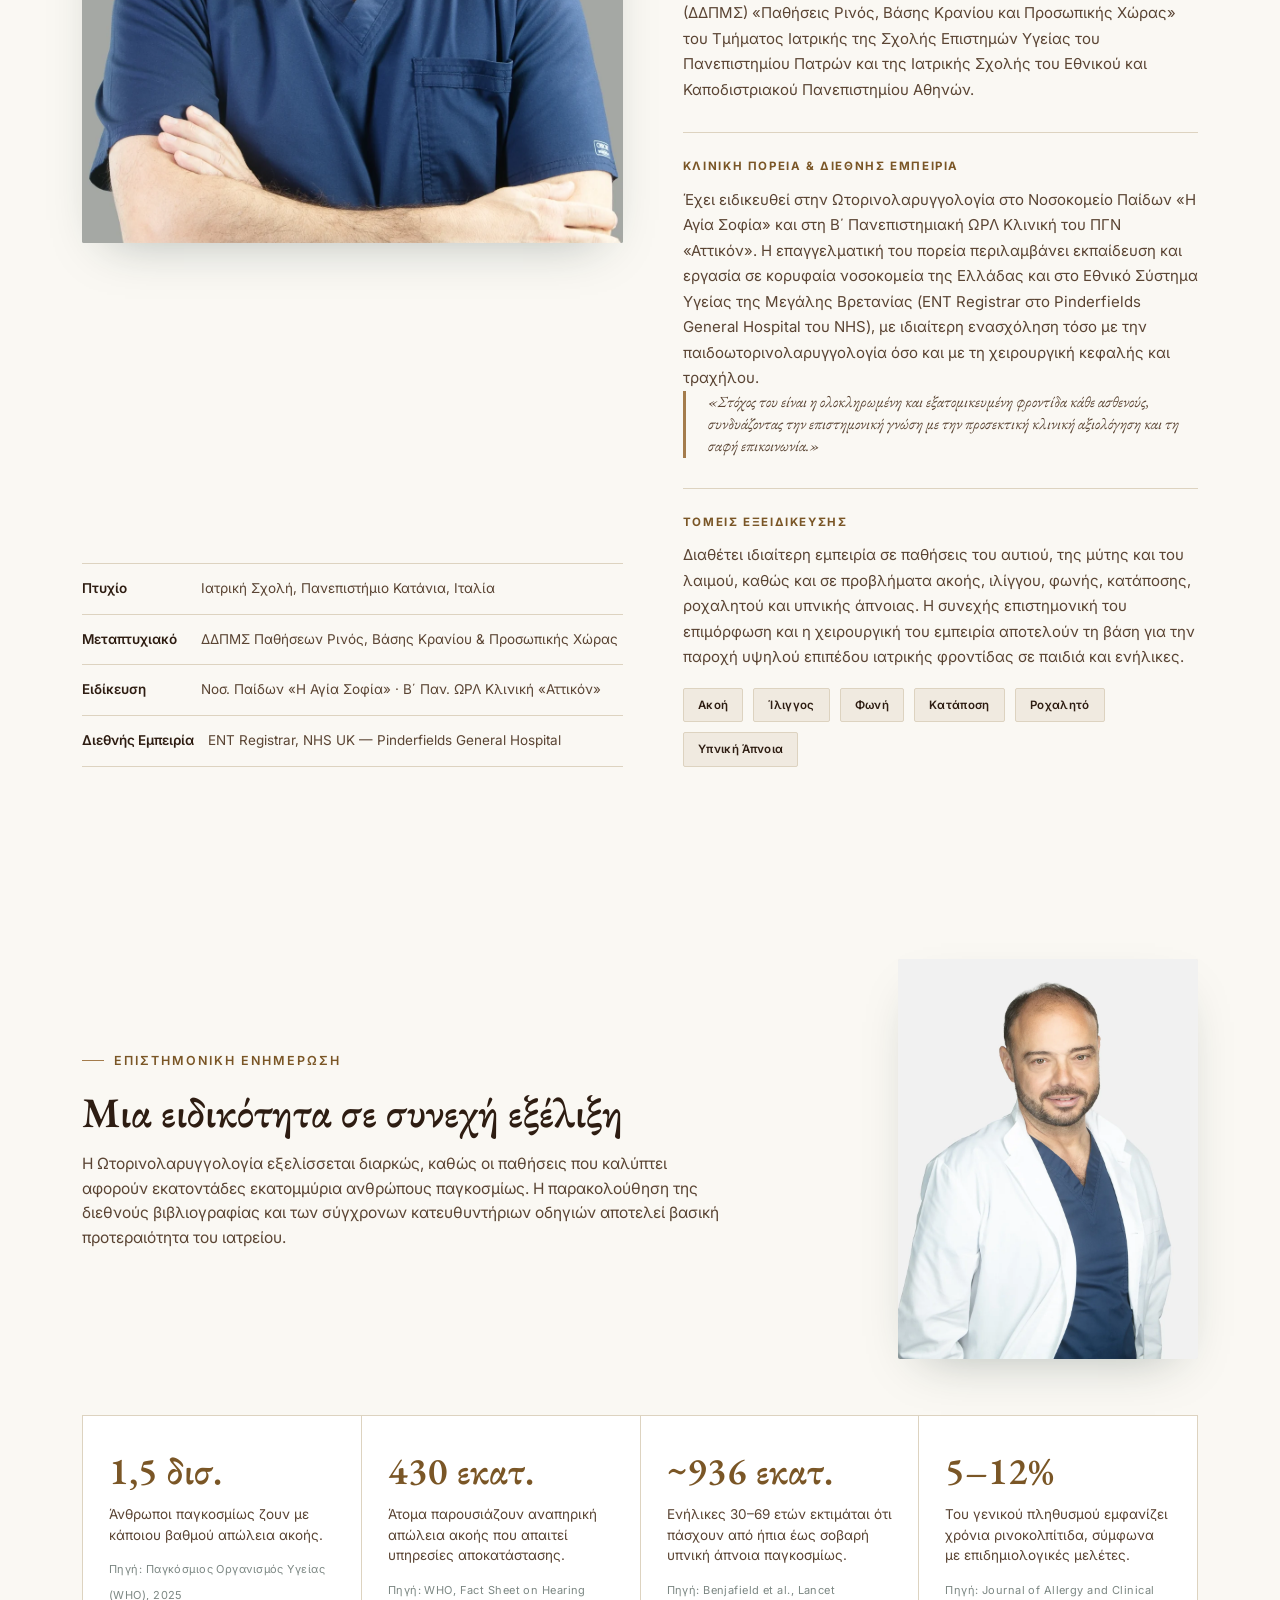
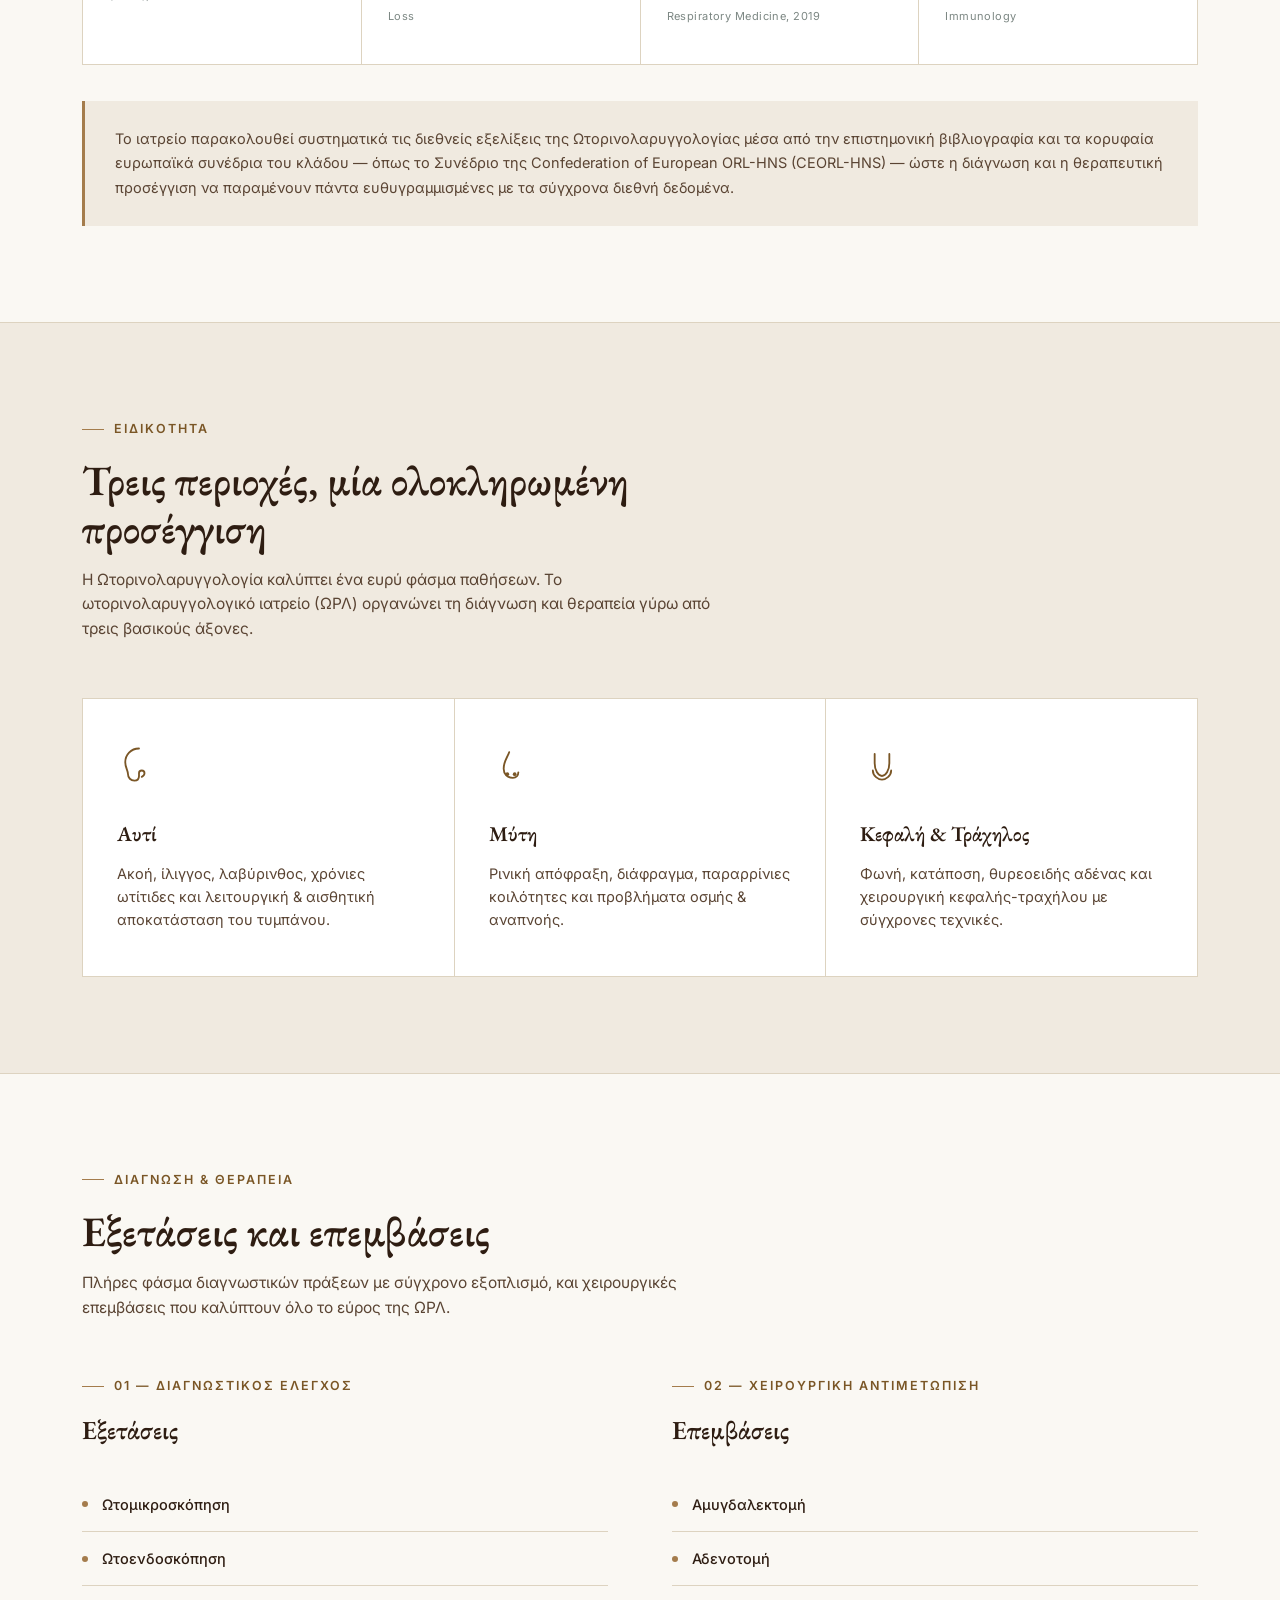
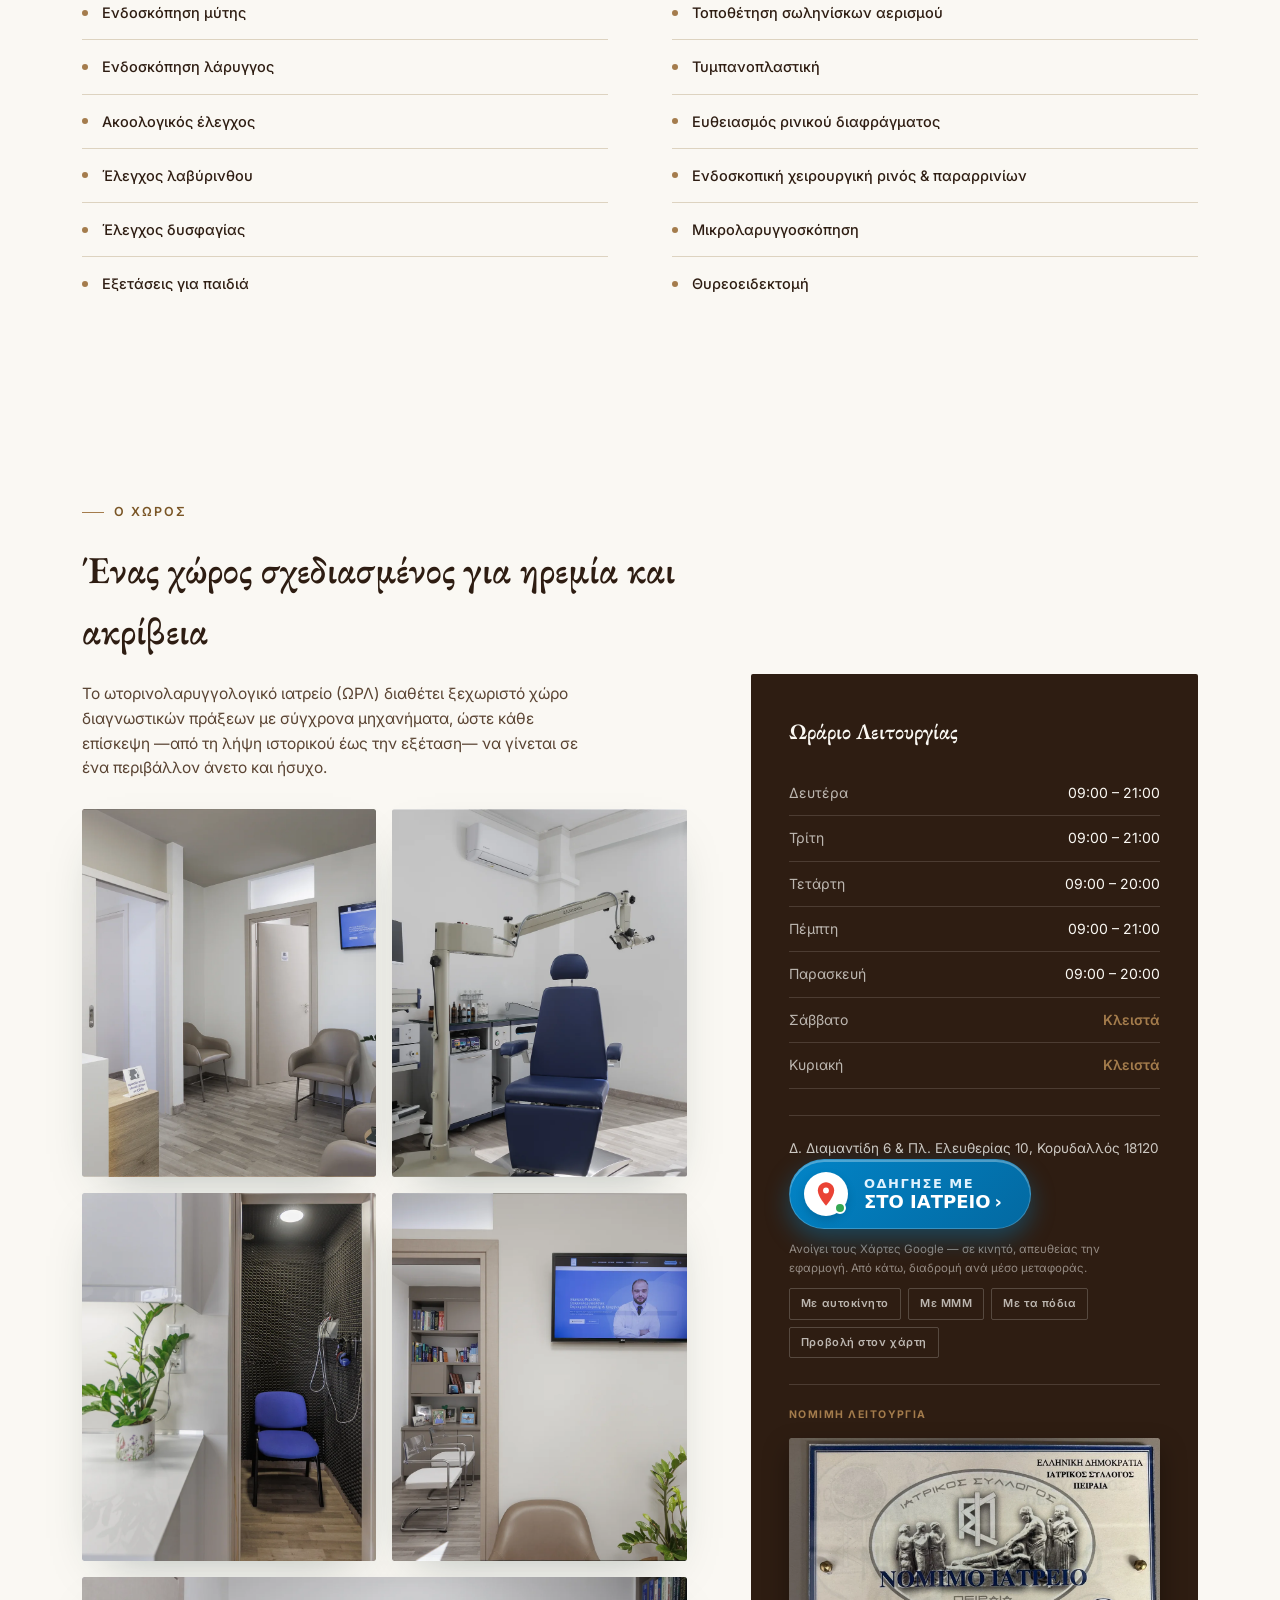
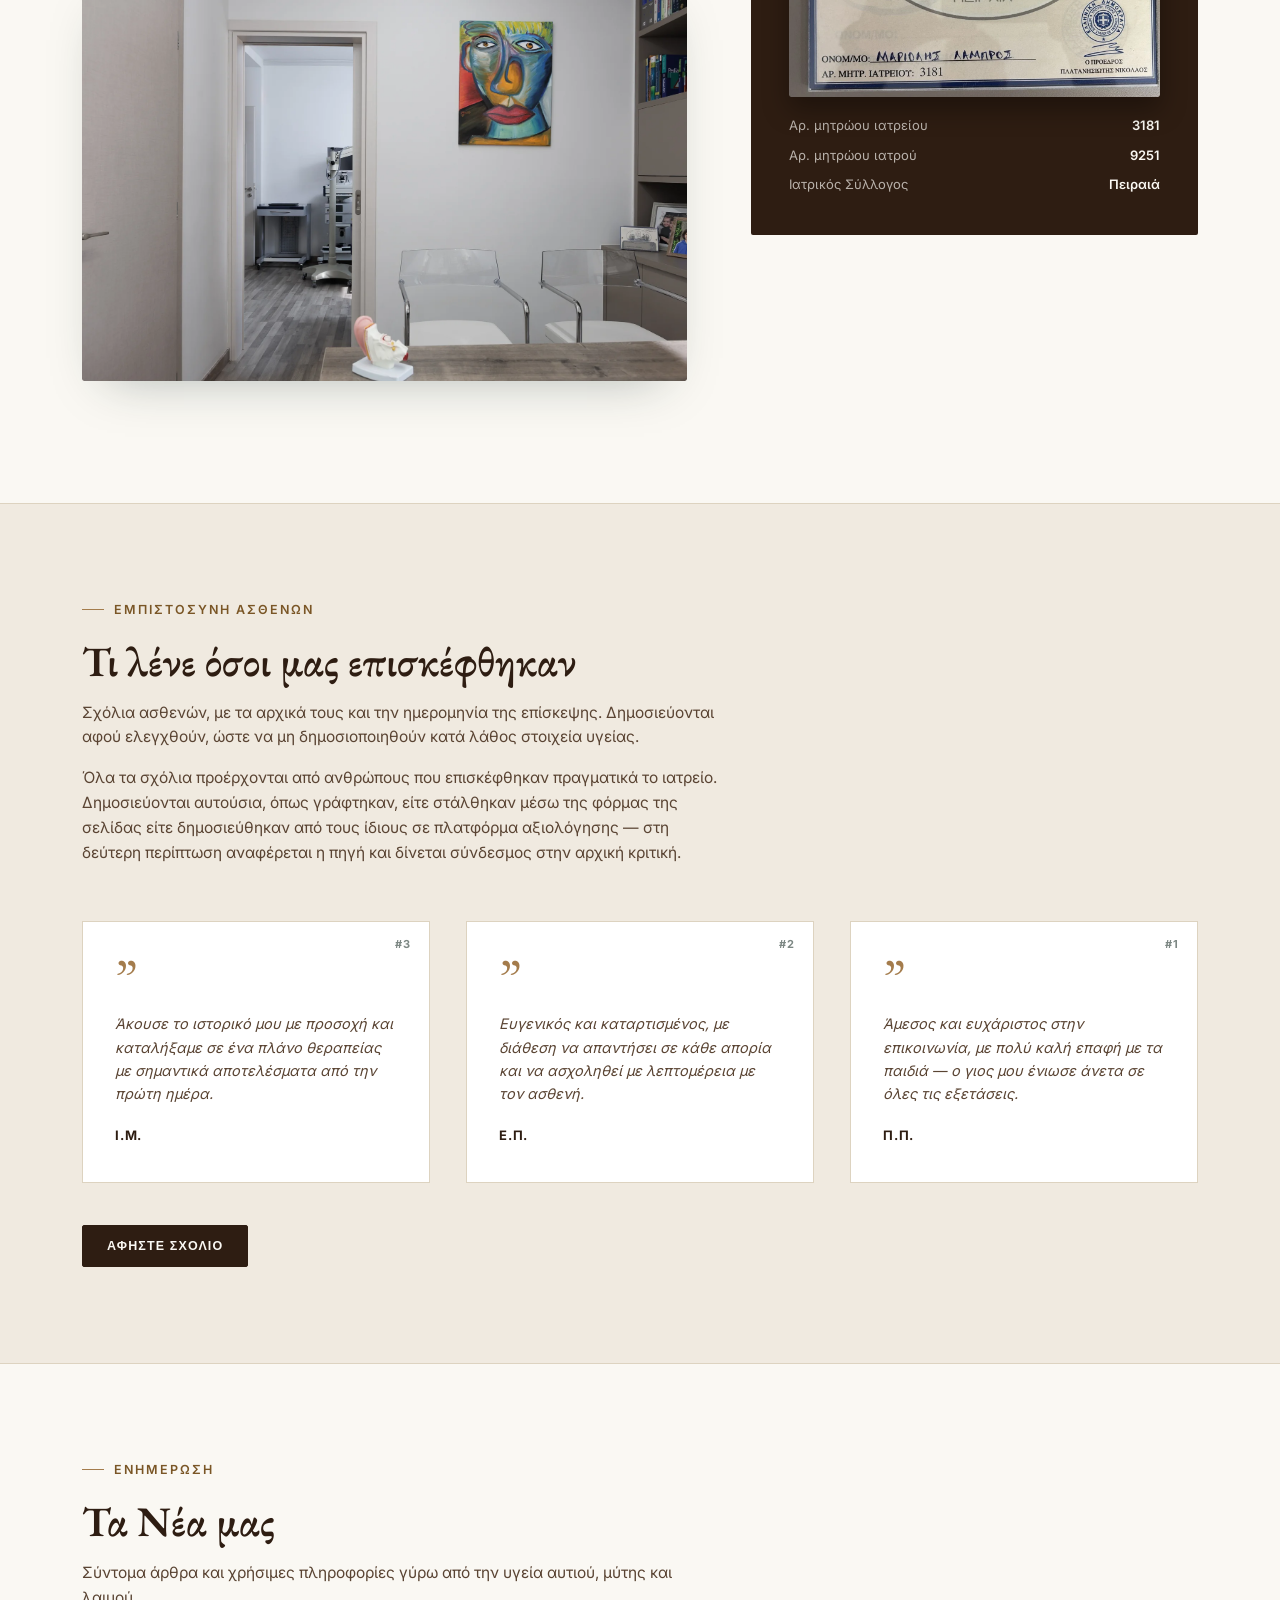
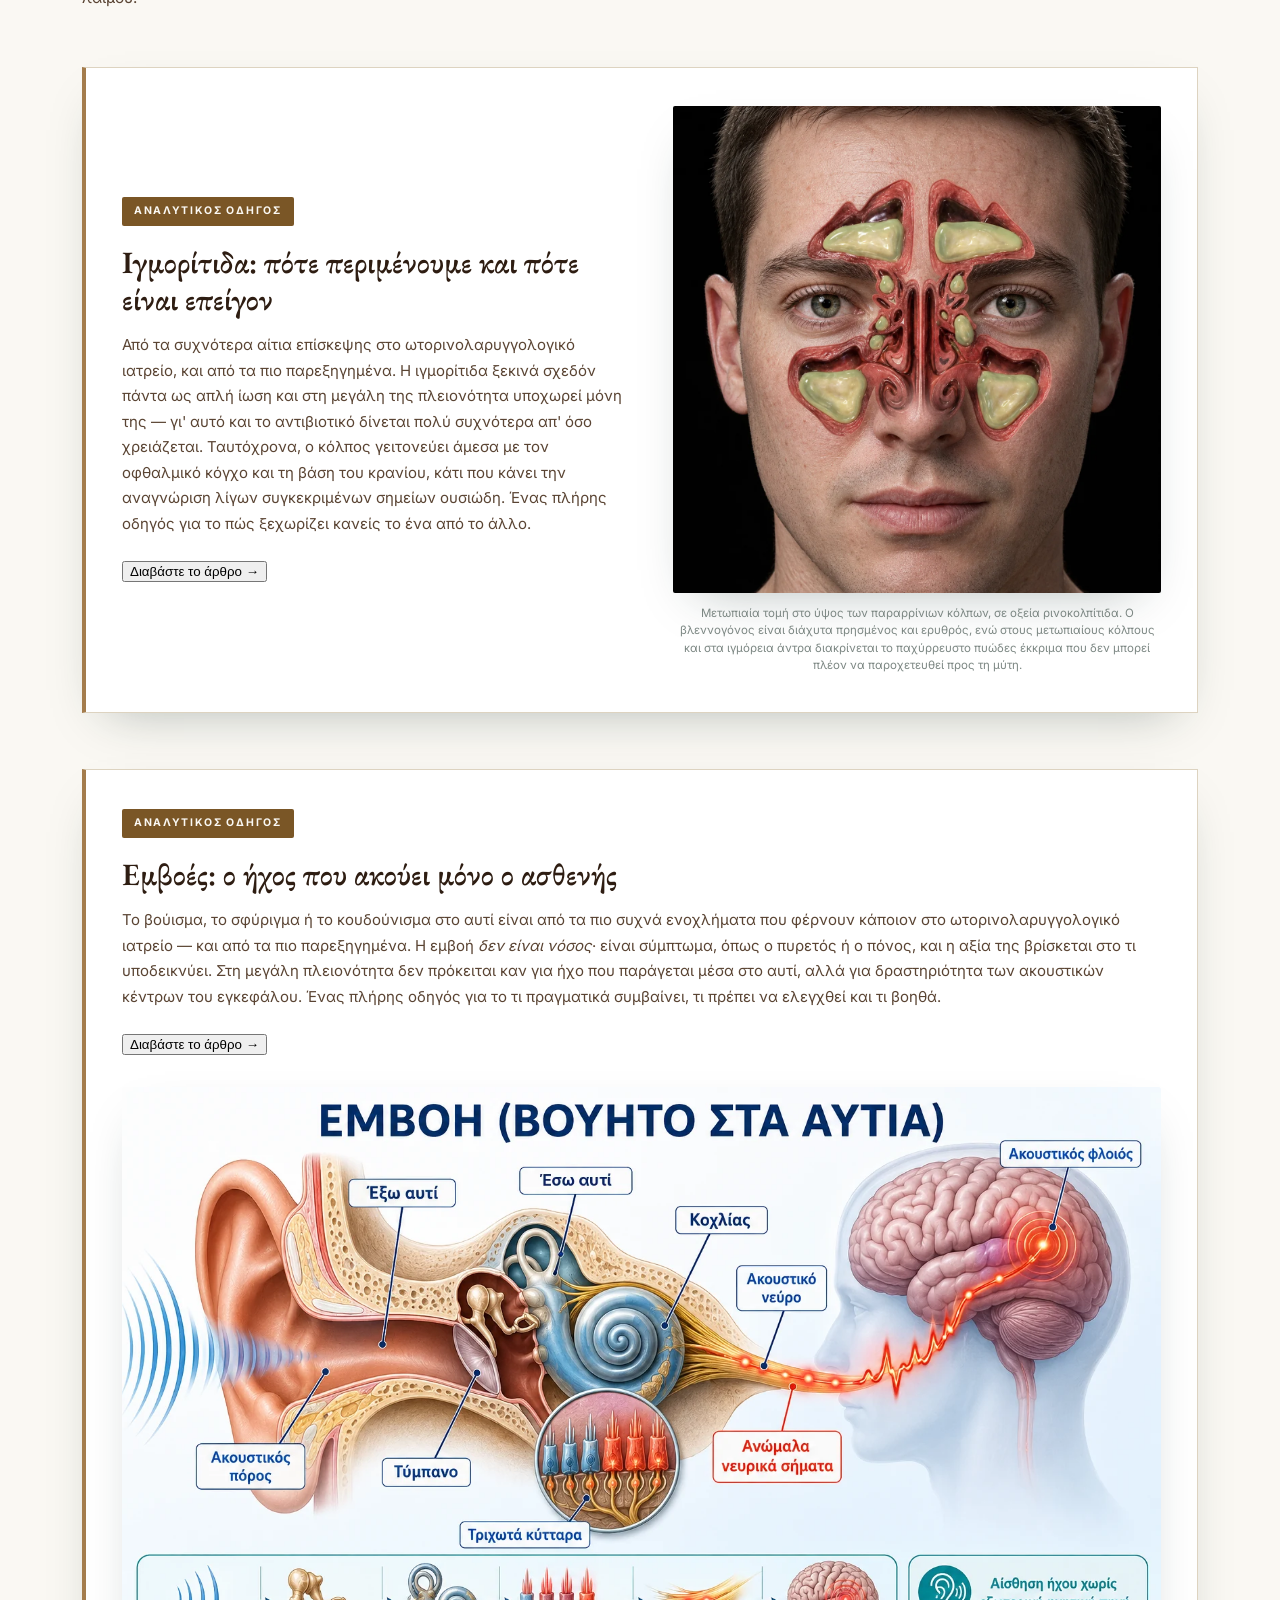
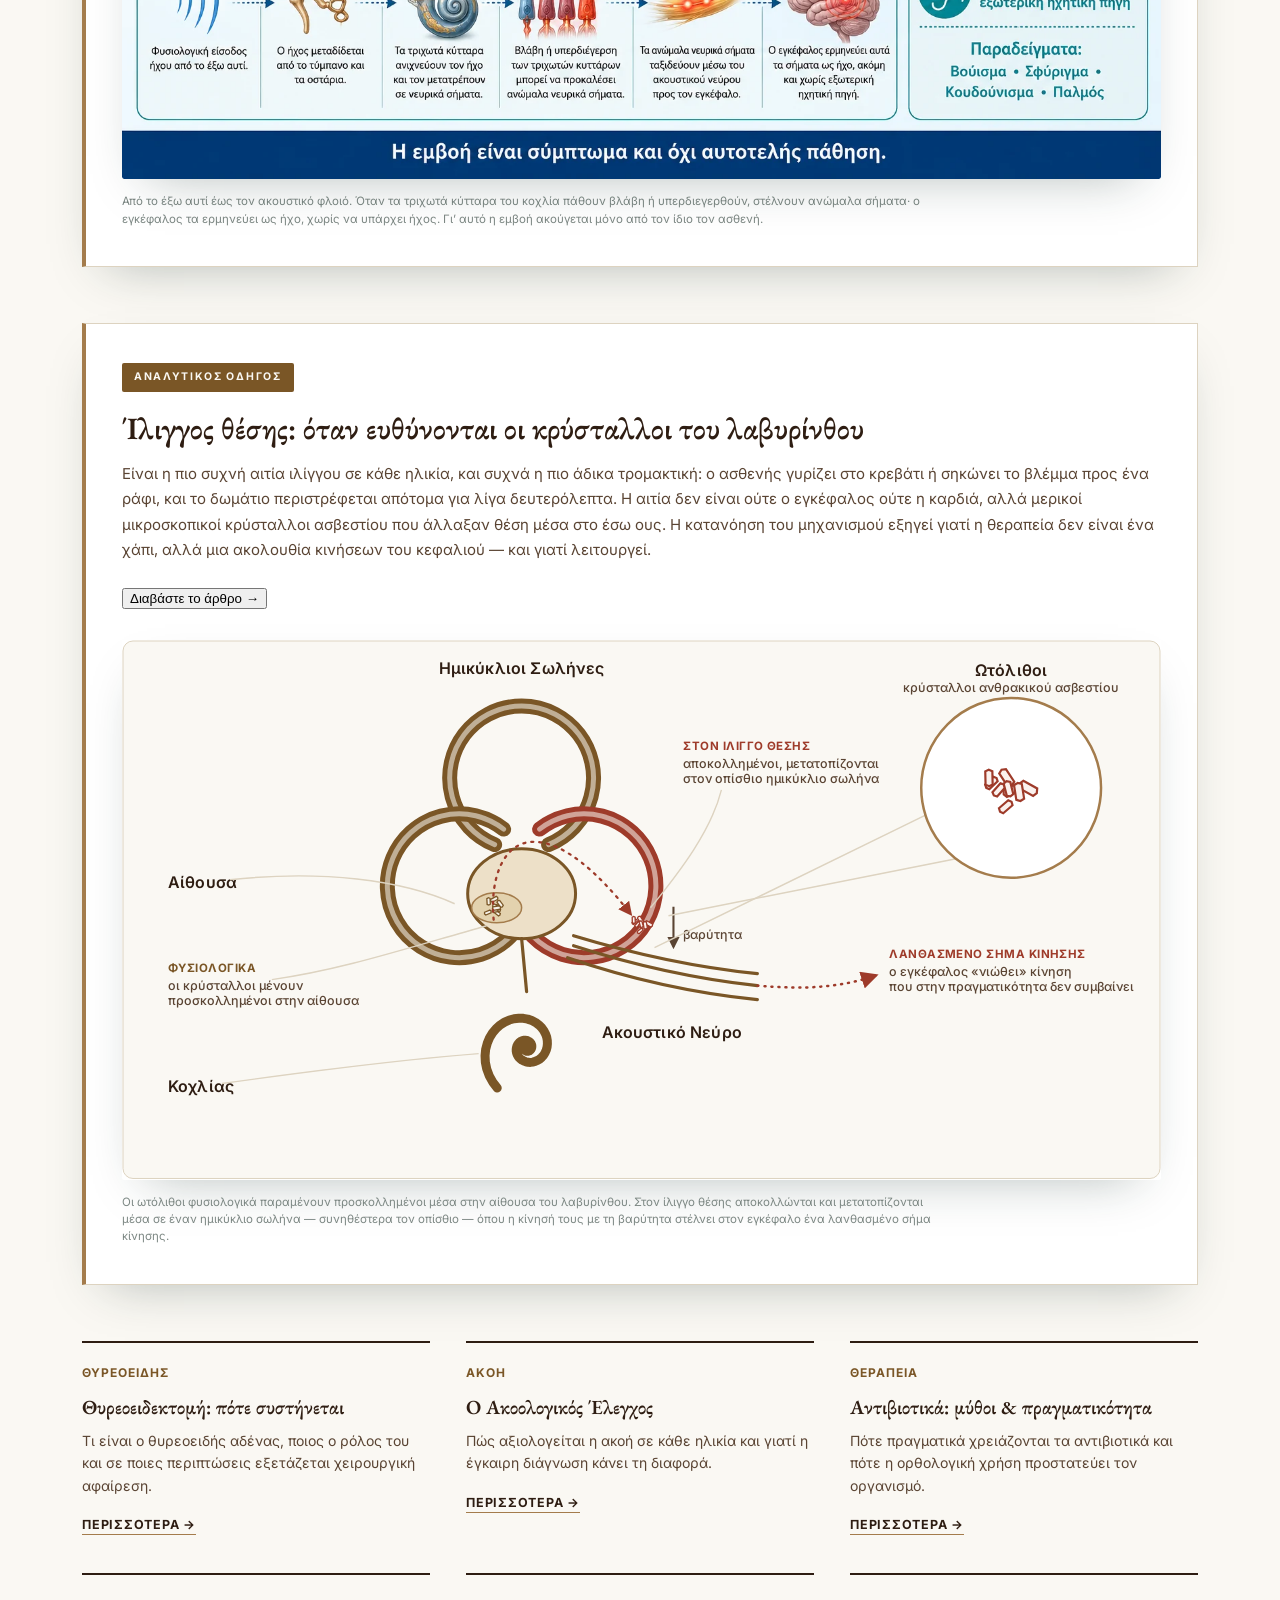
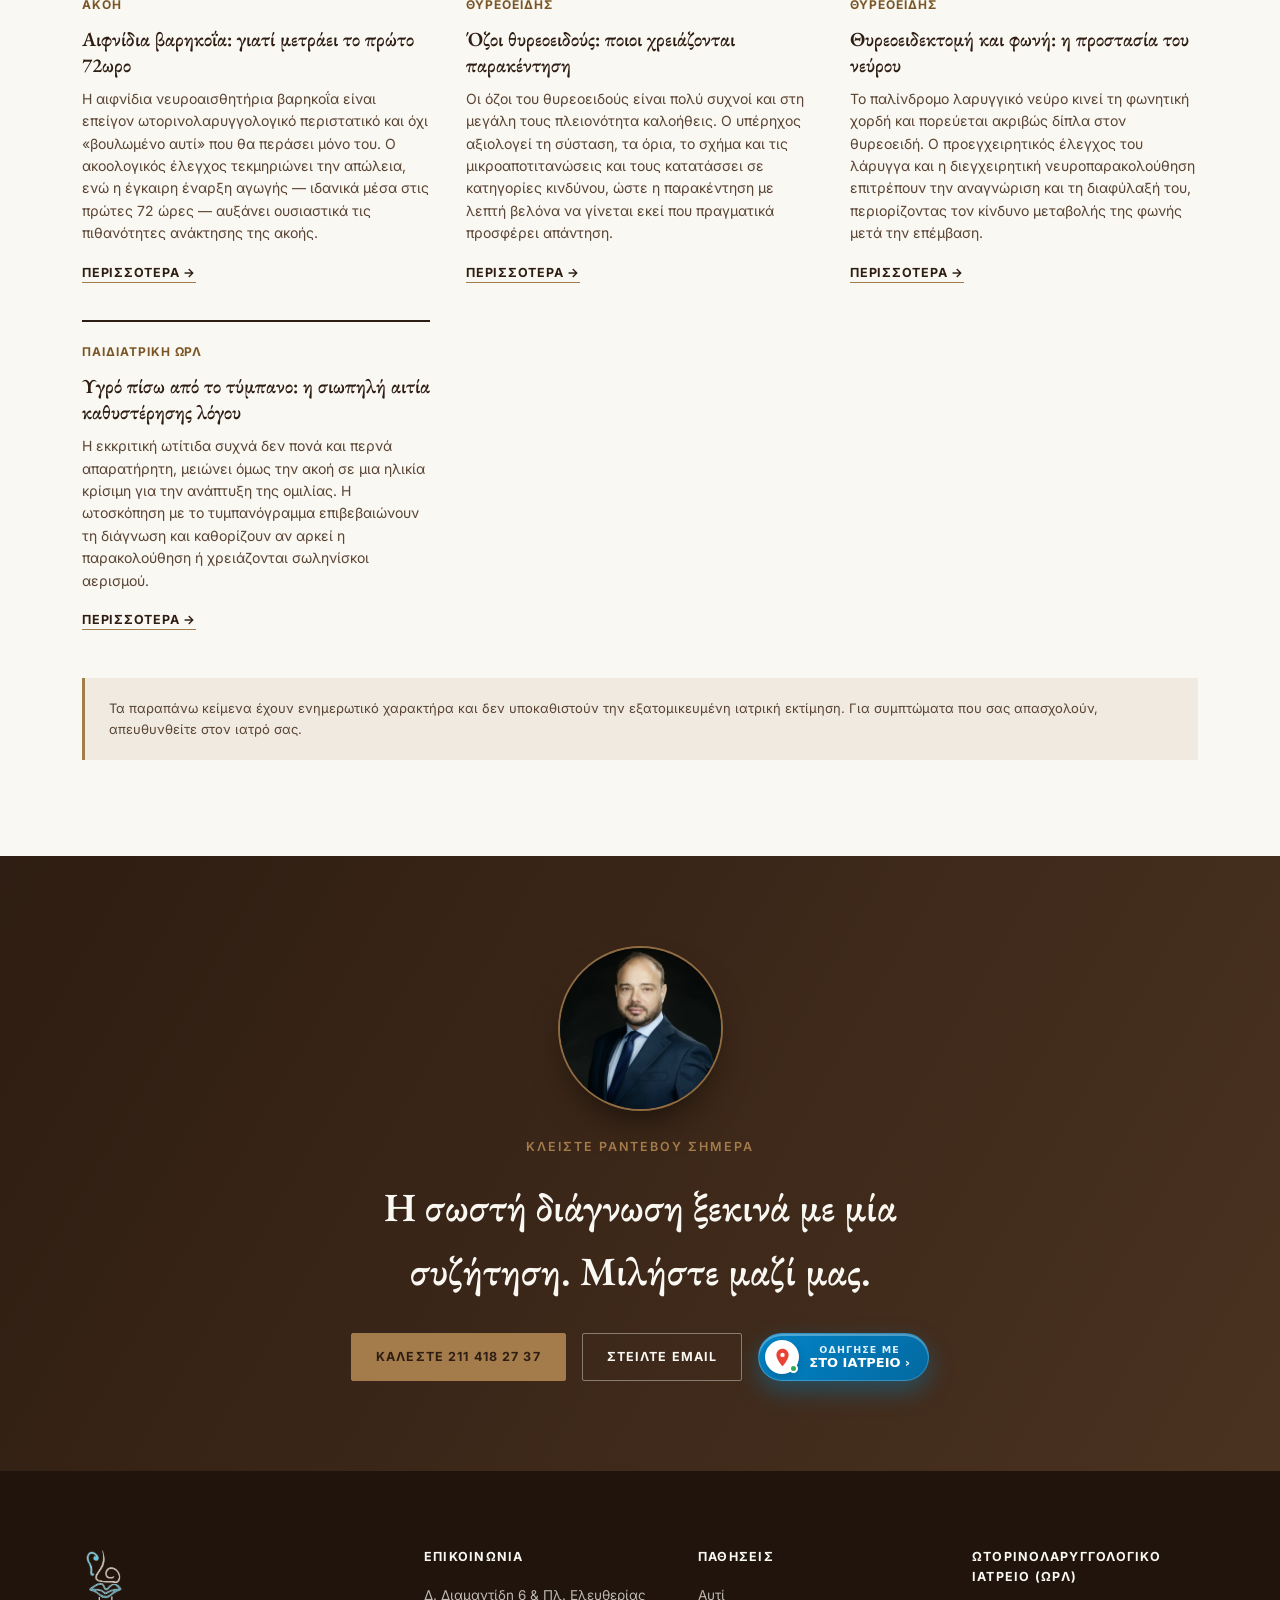
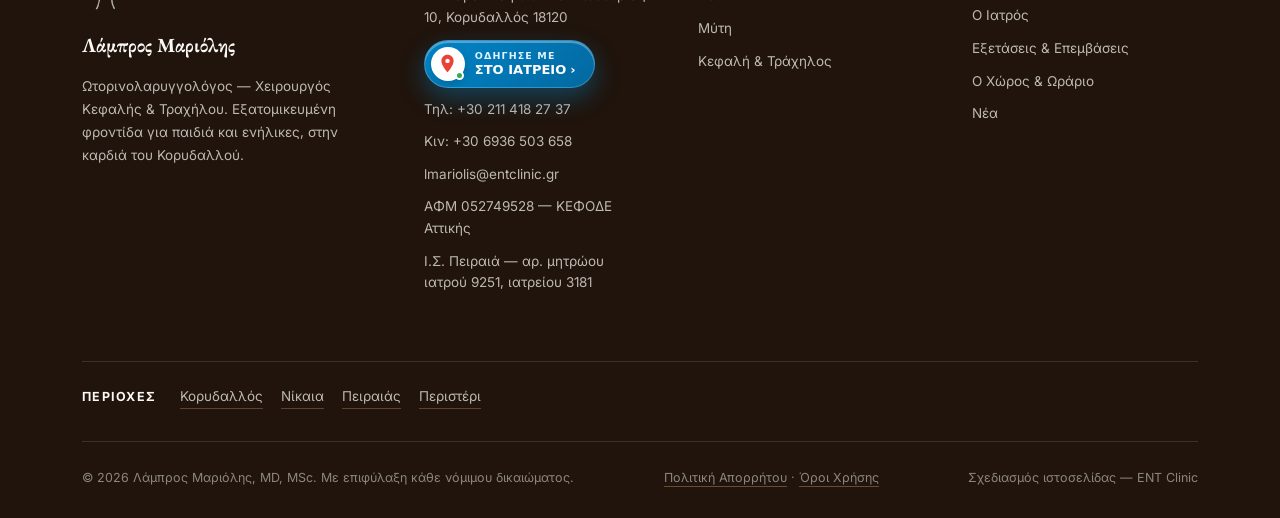
==== commit 3e14380d: "Make every directions button the blue one, on the practice's Maps link The site had two designs sayi" ====
--- a/index.html
+++ b/index.html
@@ -34,6 +34,7 @@
 
 <link rel="preload" href="assets/fonts/Inter-subset.woff2" as="font" type="font/woff2" crossorigin>
 <link rel="preload" href="assets/fonts/EBGaramond-subset.woff2" as="font" type="font/woff2" crossorigin>
+<link rel="stylesheet" href="assets/map-button.css">
 <style>
   /* Γραμματοσειρές φιλοξενούμενες τοπικά (SIL Open Font License 1.1 — δείτε
      assets/fonts/OFL-*.txt). Δεν γίνεται καμία κλήση σε διακομιστές τρίτων,
@@ -173,102 +174,6 @@
   }
 
 
-  /* ===== «Οδήγησέ με» — κουμπί Χαρτών Google =====
-     Ο κώδικας δόθηκε έτοιμος και κρατιέται όπως είναι. Το μπλε και η κόκκινη
-     πινέζα δεν ανήκουν στην παλέτα του ιατρείου — αυτό ακριβώς είναι το ζητούμενο:
-     ο επισκέπτης πρέπει να ΚΑΤΑΛΑΒΕΙ ότι ανοίγει Χάρτες Google πριν το πατήσει.
-     Προστέθηκαν μόνο δύο μεγέθη και ο σεβασμός στο prefers-reduced-motion.
-
-     Προορισμός: το σύντομο link maps.app.goo.gl που έδωσε το ιατρείο — δείχνει
-     στην ίδια την καταχώριση του ιατρείου στους Χάρτες, όχι σε συντεταγμένες
-     που μαντέψαμε. Και τα τρία κουμπιά δείχνουν εκεί. Τα τσιπ από κάτω («Με
-     αυτοκίνητο», «Με ΜΜΜ», «Με τα πόδια») κρατούν τη διεύθυνση /maps/dir/,
-     γιατί μόνο εκείνη δέχεται παράμετρο μέσου μεταφοράς. */
-  .smart-map-button {
-    display: inline-flex;
-    align-items: center;
-    gap: 16px;
-    background: linear-gradient(135deg, #0284c7 0%, #0369a1 100%);
-    color: #ffffff;
-    font-family: system-ui, -apple-system, BlinkMacSystemFont, "Segoe UI", Roboto, sans-serif;
-    padding: 12px 28px 12px 14px;
-    border-radius: 60px;
-    text-decoration: none;
-    box-shadow: 0 10px 25px rgba(2, 132, 199, 0.4), inset 0 2px 0 rgba(255, 255, 255, 0.3);
-    transition: all 0.3s cubic-bezier(0.4, 0, 0.2, 1);
-    border: 1px solid rgba(255, 255, 255, 0.2);
-    position: relative;
-    overflow: hidden;
-  }
-  .smart-map-button::before {
-    content: '';
-    position: absolute;
-    top: 0; left: -100%;
-    width: 100%; height: 100%;
-    background: linear-gradient(90deg, transparent, rgba(255, 255, 255, 0.2), transparent);
-    transition: 0.5s;
-  }
-  .smart-map-button:hover::before { left: 100%; }
-  .smart-map-button:focus-visible { outline: 3px solid #7DD3FC; outline-offset: 3px; }
-  .map-icon-wrapper {
-    position: relative;
-    background: #ffffff;
-    width: 44px; height: 44px;
-    border-radius: 50%;
-    display: flex; align-items: center; justify-content: center;
-    box-shadow: 0 4px 10px rgba(0, 0, 0, 0.15);
-    flex-shrink: 0;
-  }
-  .mini-fold-map {
-    position: absolute;
-    bottom: 2px; right: 2px;
-    width: 12px; height: 12px;
-    background: #34A853;
-    border-radius: 50%;
-    border: 2px solid #ffffff;
-  }
-  .button-text-content { display: flex; flex-direction: column; line-height: 1.2; }
-  .button-main-title {
-    font-size: 13px; letter-spacing: 1.5px; font-weight: 700; color: #e0f2fe;
-  }
-  .button-sub-title {
-    font-size: 18px; font-weight: 800; color: #ffffff;
-    display: flex; align-items: center; gap: 4px;
-  }
-  .arrow-icon { transition: transform 0.3s ease; }
-  .smart-map-button:hover {
-    background: linear-gradient(135deg, #0369a1 0%, #075985 100%);
-    box-shadow: 0 14px 30px rgba(2, 132, 199, 0.5), inset 0 2px 0 rgba(255, 255, 255, 0.4);
-    transform: translateY(-3px);
-  }
-  .smart-map-button:hover .arrow-icon { transform: translateX(4px); }
-  .smart-map-button:active {
-    transform: translateY(-1px);
-    box-shadow: 0 6px 15px rgba(2, 132, 199, 0.4);
-  }
-
-  /* Μικρή εκδοχή: κεφαλίδα και υποσέλιδο, όπου το κανονικό μέγεθος δεν χωρά. */
-  .smart-map-button.is-compact { gap: 10px; padding: 6px 18px 6px 6px; }
-  .is-compact .map-icon-wrapper { width: 34px; height: 34px; }
-  .is-compact .google-pin-icon { width: 21px; height: 21px; }
-  .is-compact .mini-fold-map { width: 9px; height: 9px; bottom: 1px; right: 1px; }
-  .is-compact .button-main-title { font-size: 9.5px; letter-spacing: 1.1px; }
-  .is-compact .button-sub-title { font-size: 13px; }
-
-  /* Στην κεφαλίδα, μόλις στενέψει, μένει μόνο η πινέζα — στρογγυλό κουμπί.
-     Το τηλέφωνο κρύβεται στα 1240px· η πινέζα ΟΧΙ, γιατί στο κινητό είναι
-     ακριβώς εκεί που χρειάζεται κανείς οδηγίες. */
-  @media (max-width:1240px){
-    .header-actions .smart-map-button{ padding:5px; gap:0; }
-    .header-actions .button-text-content{ display:none; }
-  }
-  @media (prefers-reduced-motion: reduce){
-    .smart-map-button, .smart-map-button::before, .arrow-icon { transition: none; }
-    .smart-map-button:hover { transform: none; }
-    .smart-map-button:hover::before { left: -100%; }
-    .smart-map-button:hover .arrow-icon { transform: none; }
-  }
-
   /* ===== Hero ===== */
   .hero{
     position:relative;overflow:hidden;
@@ -552,26 +457,6 @@
 
      Το μπλοκ ΔΕΝ μπαίνει μέσα στο .addr-block: εκεί ισχύει ο κανόνας
      «.addr-block a{display:block}» που θα ακύρωνε το flex layout. */
-  .gmaps{
-    display:flex;align-items:center;gap:14px;margin-top:16px;padding:13px 15px;
-    border-radius:3px;text-decoration:none;
-    background:rgba(250,248,243,0.06);border:1px solid rgba(250,248,243,0.18);
-    transition:background .2s ease,border-color .2s ease,transform .2s ease;
-  }
-  .gmaps:hover{background:rgba(164,124,76,0.2);border-color:var(--brass);transform:translateY(-1px);}
-  .gmaps:focus-visible{outline:2px solid var(--brass);outline-offset:3px;}
-  .gmaps-ico{
-    flex:none;width:38px;height:38px;border-radius:50%;background:var(--brass);
-    display:grid;place-items:center;color:var(--ink);
-  }
-  .gmaps-ico svg{width:18px;height:18px;display:block;}
-  .gmaps-txt{display:flex;flex-direction:column;gap:2px;min-width:0;}
-  .gmaps-txt b{color:var(--paper);font-size:14.5px;font-weight:600;}
-  .gmaps-txt small{color:rgba(250,248,243,0.6);font-size:11.5px;line-height:1.4;}
-  .gmaps-go{margin-left:auto;flex:none;color:var(--brass);display:grid;place-items:center;
-    transition:transform .2s ease;}
-  .gmaps-go svg{width:17px;height:17px;display:block;}
-  .gmaps:hover .gmaps-go{transform:translateX(3px);}
   .gmaps-help{margin:11px 0 0;font-size:11.5px;line-height:1.6;color:rgba(250,248,243,0.5);}
   .gmaps-modes{list-style:none;margin:11px 0 0;padding:0;display:flex;flex-wrap:wrap;gap:7px;}
   .gmaps-modes a{
@@ -1218,8 +1103,8 @@
             <span class="button-sub-title">ΣΤΟ ΙΑΤΡΕΙΟ <span class="arrow-icon">›</span></span>
           </div>
         </a>
-        <p class="gmaps-help">Υπολογίζει τη διαδρομή από την τοποθεσία σας. Σε κινητό
-        ανοίγει απευθείας η εφαρμογή Χάρτες.</p>
+        <p class="gmaps-help">Ανοίγει τους Χάρτες Google — σε κινητό, απευθείας την
+        εφαρμογή. Από κάτω, διαδρομή ανά μέσο μεταφοράς.</p>
         <ul class="gmaps-modes">
           <li><a href="https://www.google.com/maps/dir/?api=1&amp;destination=37.9772195%2C23.6490417&amp;travelmode=driving" target="_blank" rel="noopener">Με αυτοκίνητο</a></li>
           <li><a href="https://www.google.com/maps/dir/?api=1&amp;destination=37.9772195%2C23.6490417&amp;travelmode=transit" target="_blank" rel="noopener">Με ΜΜΜ</a></li>
@@ -1731,8 +1616,20 @@
     <div class="hero-cta" style="justify-content:center;">
       <a class="btn btn-solid" href="tel:2114182737">Καλέστε 211 418 27 37</a>
       <a class="btn btn-outline" href="mailto:lmariolis@entclinic.gr">Στείλτε Email</a>
-      <a class="btn btn-outline" href="https://www.google.com/maps/dir/?api=1&amp;destination=37.9772195%2C23.6490417&amp;travelmode=driving" target="_blank" rel="noopener"
-         aria-label="Οδηγίες πλοήγησης προς το ιατρείο με τους Χάρτες Google — ανοίγει σε νέο παράθυρο">Οδηγίες Πλοήγησης</a>
+      <a href="https://maps.app.goo.gl/2Zwkrue6Wv7vSznw6?g_st=ac" target="_blank" rel="noopener noreferrer" class="smart-map-button is-compact"
+         aria-label="Οδηγίες προς το ιατρείο με τους Χάρτες Google — ανοίγει σε νέο παράθυρο">
+        <div class="map-icon-wrapper">
+          <svg class="google-pin-icon" viewBox="0 0 24 24" width="28" height="28" aria-hidden="true" focusable="false">
+            <path fill="#EA4335" d="M12 2C8.13 2 5 5.13 5 9c0 5.25 7 13 7 13s7-7.75 7-13c0-3.87-3.13-7-7-7z"/>
+            <circle fill="#FFFFFF" cx="12" cy="9" r="2.5"/>
+          </svg>
+          <div class="mini-fold-map"></div>
+        </div>
+        <div class="button-text-content">
+          <span class="button-main-title">ΟΔΗΓΗΣΕ ΜΕ</span>
+          <span class="button-sub-title">ΣΤΟ ΙΑΤΡΕΙΟ <span class="arrow-icon">›</span></span>
+        </div>
+      </a>
     </div>
   </div>
 </section>
--- a/assets/map-button.css
+++ b/assets/map-button.css
@@ -0,0 +1,98 @@
+/* Το κουμπί «Οδήγησέ με» — ΜΙΑ πηγή για την αρχική και τις σελίδες περιοχής.
+   Ήταν γραμμένο μέσα στο index.html· με πέντε σελίδες να το χρησιμοποιούν,
+   αντιγραμμένο θα ξέφευγε στην πρώτη αλλαγή. */
+/* ===== «Οδήγησέ με» — κουμπί Χαρτών Google =====
+   Ο κώδικας δόθηκε έτοιμος και κρατιέται όπως είναι. Το μπλε και η κόκκινη
+   πινέζα δεν ανήκουν στην παλέτα του ιατρείου — αυτό ακριβώς είναι το ζητούμενο:
+   ο επισκέπτης πρέπει να ΚΑΤΑΛΑΒΕΙ ότι ανοίγει Χάρτες Google πριν το πατήσει.
+   Προστέθηκαν μόνο δύο μεγέθη και ο σεβασμός στο prefers-reduced-motion.
+
+   Προορισμός: το σύντομο link maps.app.goo.gl που έδωσε το ιατρείο — δείχνει
+   στην ίδια την καταχώριση του ιατρείου στους Χάρτες, όχι σε συντεταγμένες
+   που μαντέψαμε. Και τα τρία κουμπιά δείχνουν εκεί. Τα τσιπ από κάτω («Με
+   αυτοκίνητο», «Με ΜΜΜ», «Με τα πόδια») κρατούν τη διεύθυνση /maps/dir/,
+   γιατί μόνο εκείνη δέχεται παράμετρο μέσου μεταφοράς. */
+.smart-map-button {
+  display: inline-flex;
+  align-items: center;
+  gap: 16px;
+  background: linear-gradient(135deg, #0284c7 0%, #0369a1 100%);
+  color: #ffffff;
+  font-family: system-ui, -apple-system, BlinkMacSystemFont, "Segoe UI", Roboto, sans-serif;
+  padding: 12px 28px 12px 14px;
+  border-radius: 60px;
+  text-decoration: none;
+  box-shadow: 0 10px 25px rgba(2, 132, 199, 0.4), inset 0 2px 0 rgba(255, 255, 255, 0.3);
+  transition: all 0.3s cubic-bezier(0.4, 0, 0.2, 1);
+  border: 1px solid rgba(255, 255, 255, 0.2);
+  position: relative;
+  overflow: hidden;
+}
+.smart-map-button::before {
+  content: '';
+  position: absolute;
+  top: 0; left: -100%;
+  width: 100%; height: 100%;
+  background: linear-gradient(90deg, transparent, rgba(255, 255, 255, 0.2), transparent);
+  transition: 0.5s;
+}
+.smart-map-button:hover::before { left: 100%; }
+.smart-map-button:focus-visible { outline: 3px solid #7DD3FC; outline-offset: 3px; }
+.map-icon-wrapper {
+  position: relative;
+  background: #ffffff;
+  width: 44px; height: 44px;
+  border-radius: 50%;
+  display: flex; align-items: center; justify-content: center;
+  box-shadow: 0 4px 10px rgba(0, 0, 0, 0.15);
+  flex-shrink: 0;
+}
+.mini-fold-map {
+  position: absolute;
+  bottom: 2px; right: 2px;
+  width: 12px; height: 12px;
+  background: #34A853;
+  border-radius: 50%;
+  border: 2px solid #ffffff;
+}
+.button-text-content { display: flex; flex-direction: column; line-height: 1.2; }
+.button-main-title {
+  font-size: 13px; letter-spacing: 1.5px; font-weight: 700; color: #e0f2fe;
+}
+.button-sub-title {
+  font-size: 18px; font-weight: 800; color: #ffffff;
+  display: flex; align-items: center; gap: 4px;
+}
+.arrow-icon { transition: transform 0.3s ease; }
+.smart-map-button:hover {
+  background: linear-gradient(135deg, #0369a1 0%, #075985 100%);
+  box-shadow: 0 14px 30px rgba(2, 132, 199, 0.5), inset 0 2px 0 rgba(255, 255, 255, 0.4);
+  transform: translateY(-3px);
+}
+.smart-map-button:hover .arrow-icon { transform: translateX(4px); }
+.smart-map-button:active {
+  transform: translateY(-1px);
+  box-shadow: 0 6px 15px rgba(2, 132, 199, 0.4);
+}
+
+/* Μικρή εκδοχή: κεφαλίδα και υποσέλιδο, όπου το κανονικό μέγεθος δεν χωρά. */
+.smart-map-button.is-compact { gap: 10px; padding: 6px 18px 6px 6px; }
+.is-compact .map-icon-wrapper { width: 34px; height: 34px; }
+.is-compact .google-pin-icon { width: 21px; height: 21px; }
+.is-compact .mini-fold-map { width: 9px; height: 9px; bottom: 1px; right: 1px; }
+.is-compact .button-main-title { font-size: 9.5px; letter-spacing: 1.1px; }
+.is-compact .button-sub-title { font-size: 13px; }
+
+/* Στην κεφαλίδα, μόλις στενέψει, μένει μόνο η πινέζα — στρογγυλό κουμπί.
+   Το τηλέφωνο κρύβεται στα 1240px· η πινέζα ΟΧΙ, γιατί στο κινητό είναι
+   ακριβώς εκεί που χρειάζεται κανείς οδηγίες. */
+@media (max-width:1240px){
+  .header-actions .smart-map-button{ padding:5px; gap:0; }
+  .header-actions .button-text-content{ display:none; }
+}
+@media (prefers-reduced-motion: reduce){
+  .smart-map-button, .smart-map-button::before, .arrow-icon { transition: none; }
+  .smart-map-button:hover { transform: none; }
+  .smart-map-button:hover::before { left: -100%; }
+  .smart-map-button:hover .arrow-icon { transform: none; }
+}
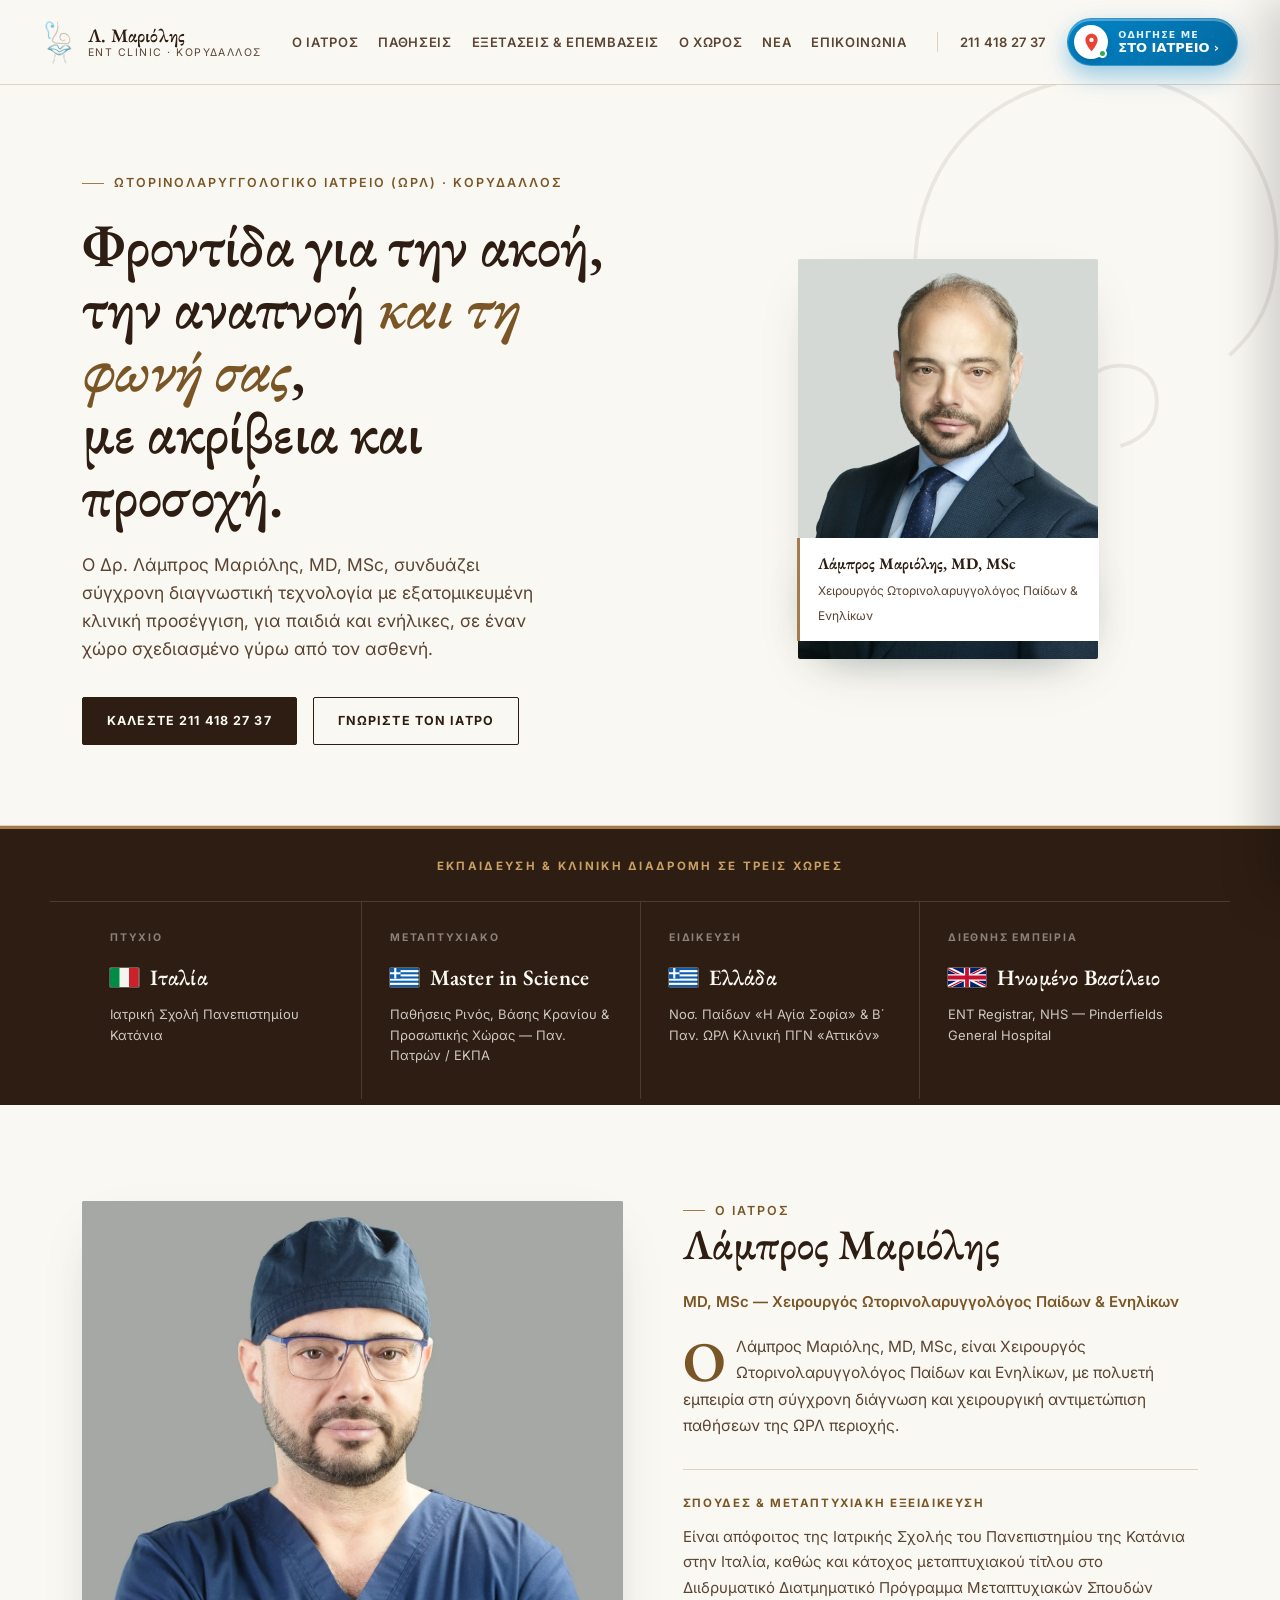
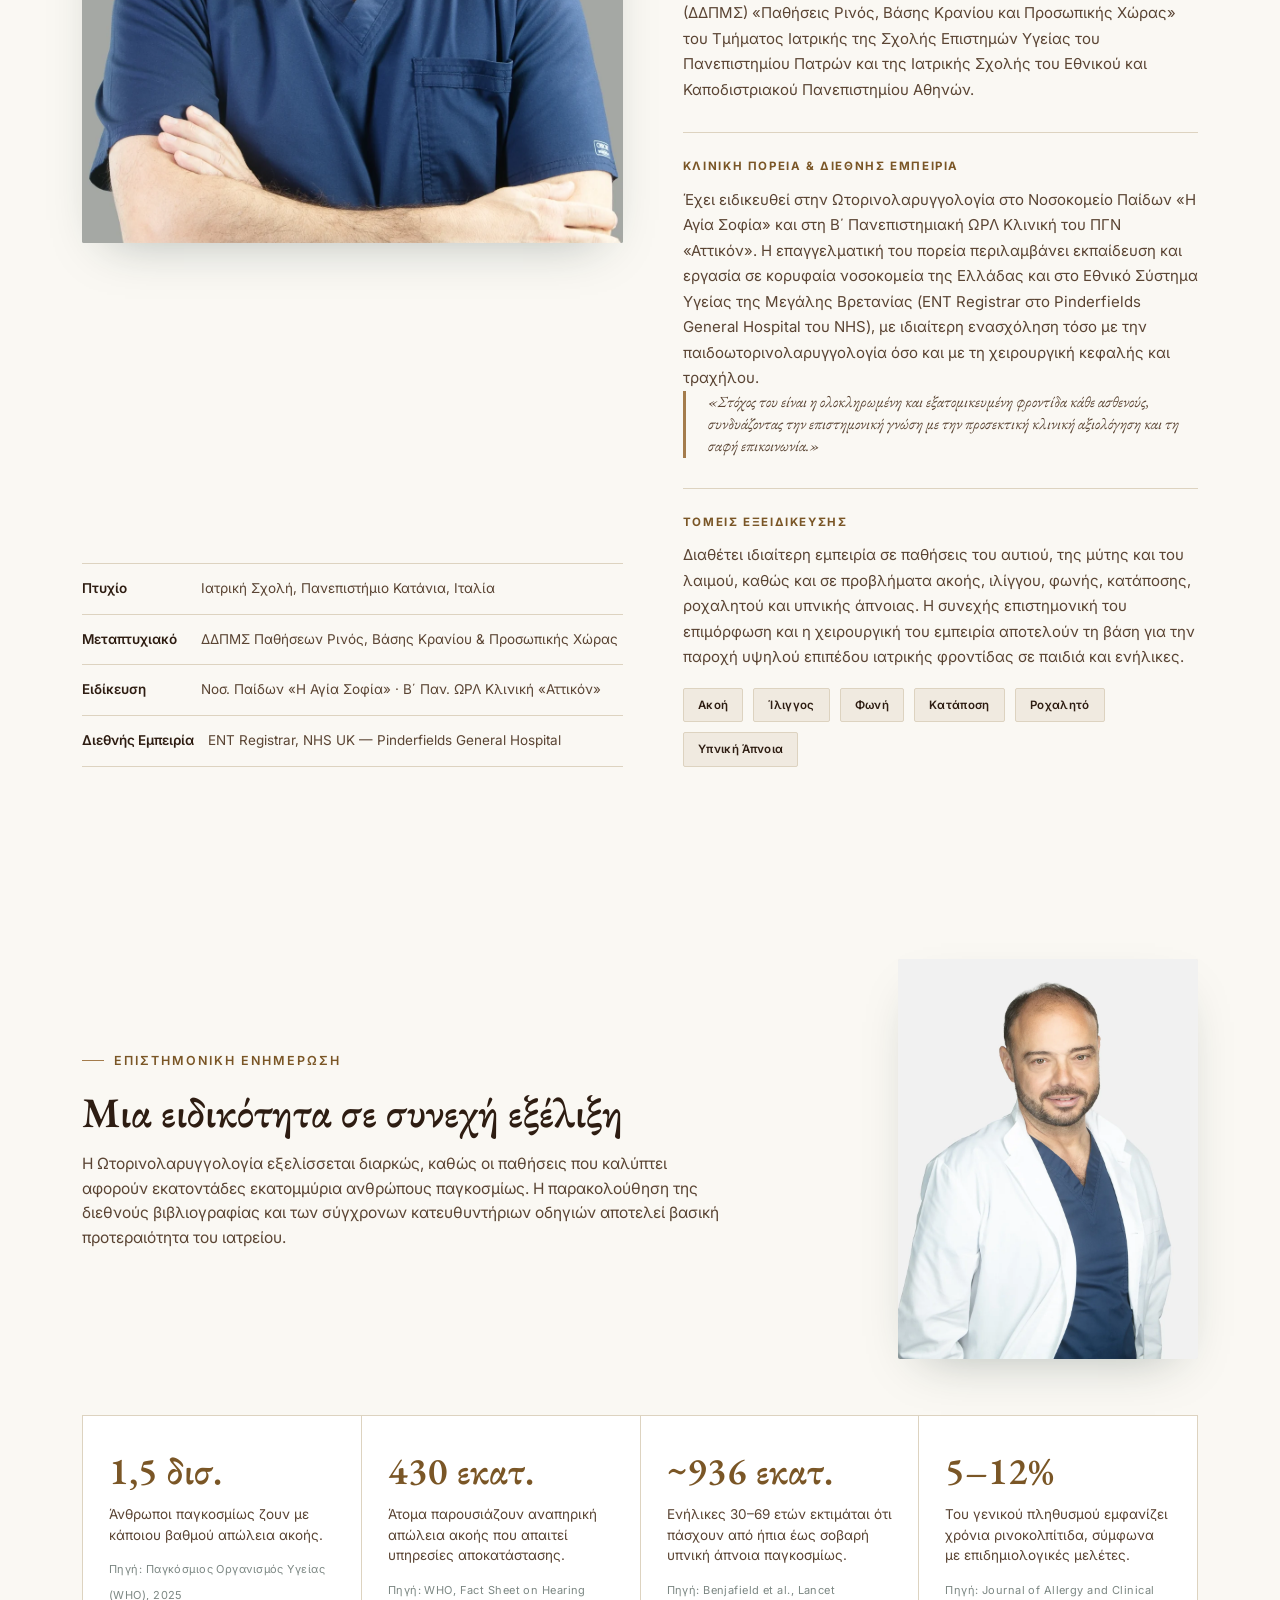
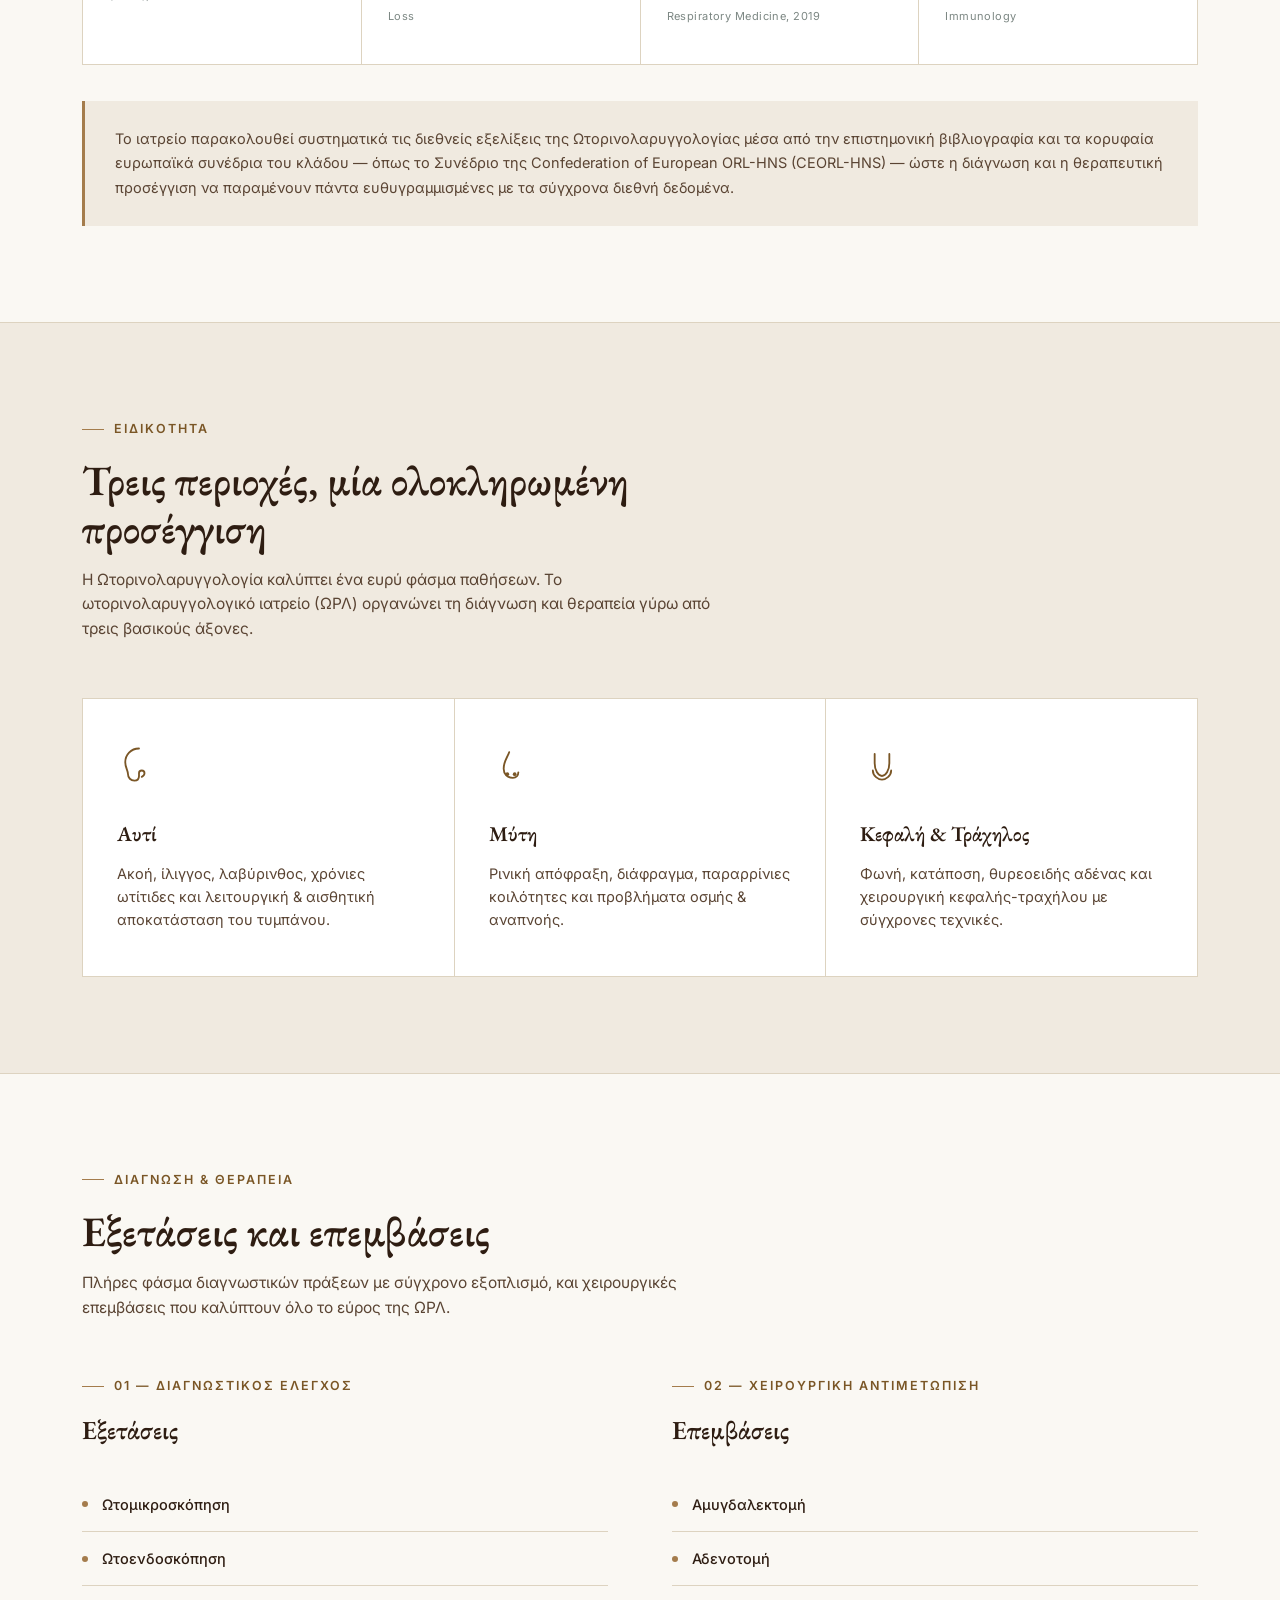
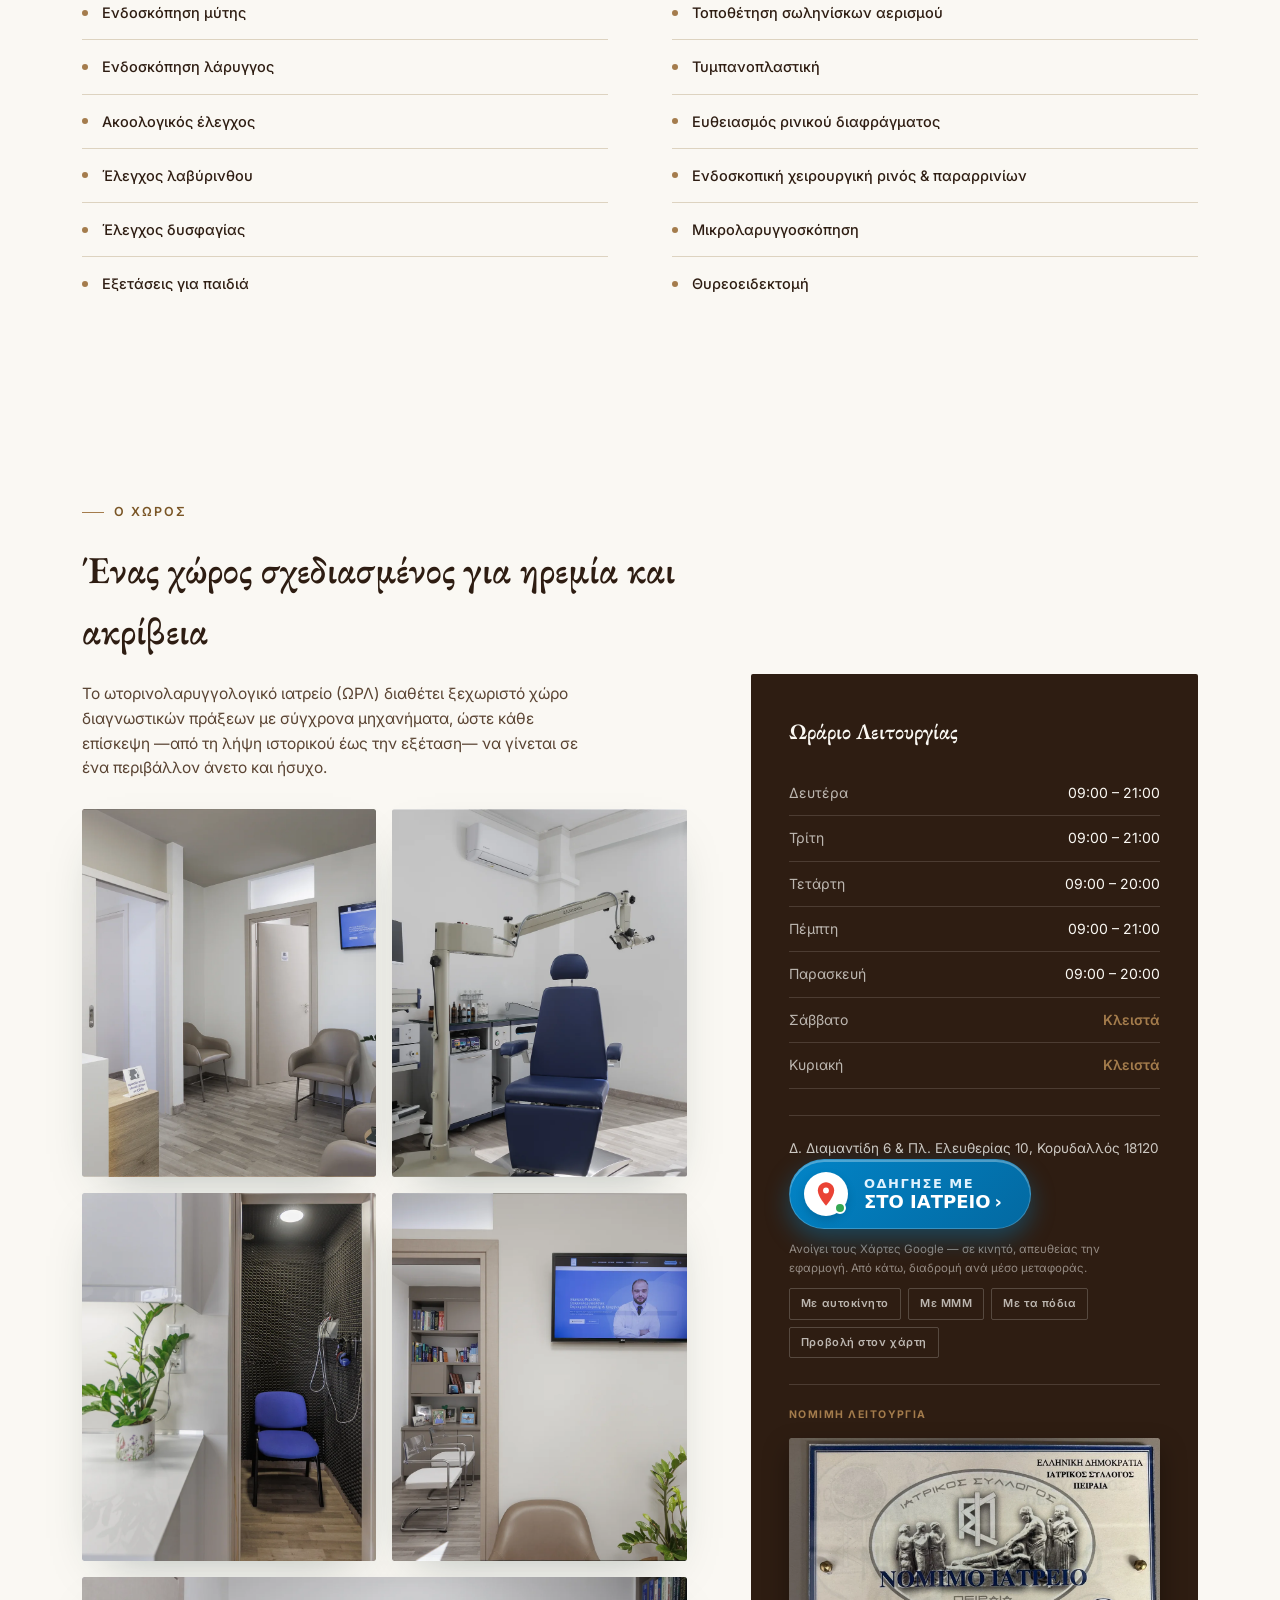
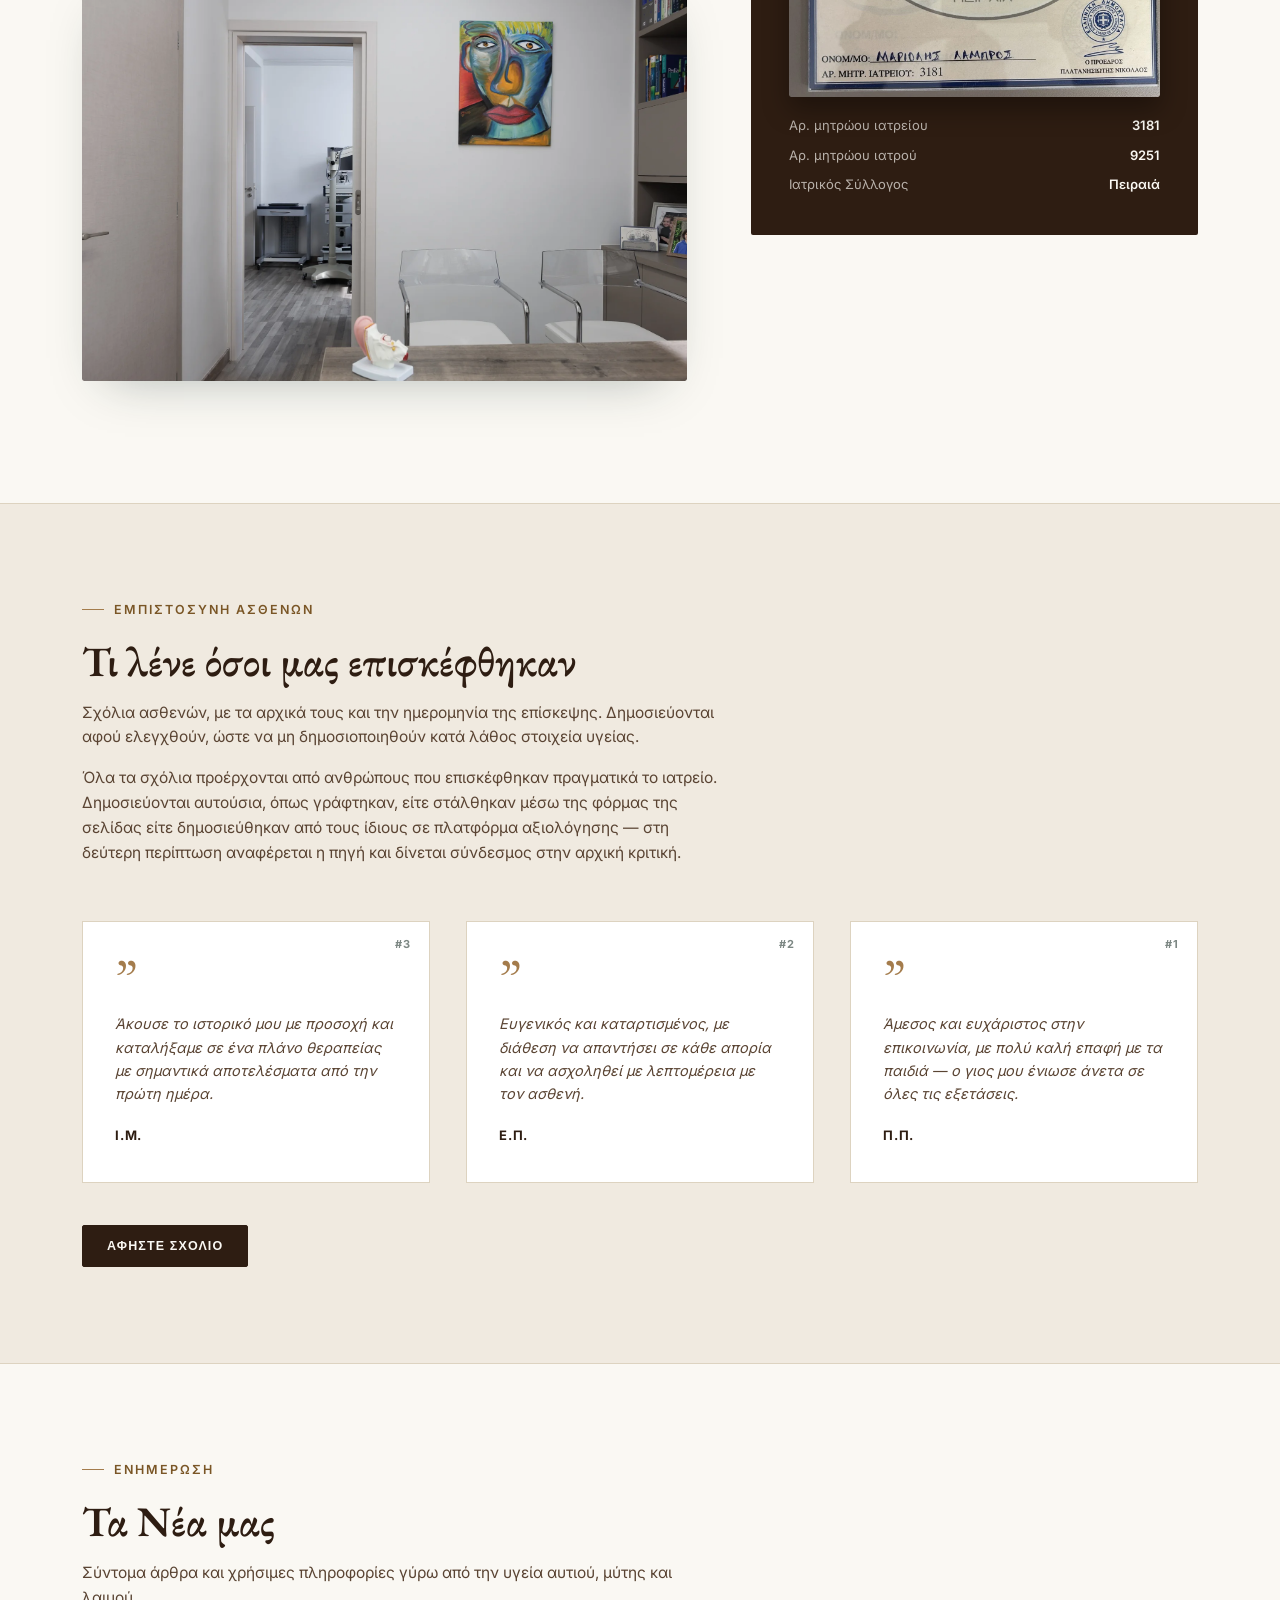
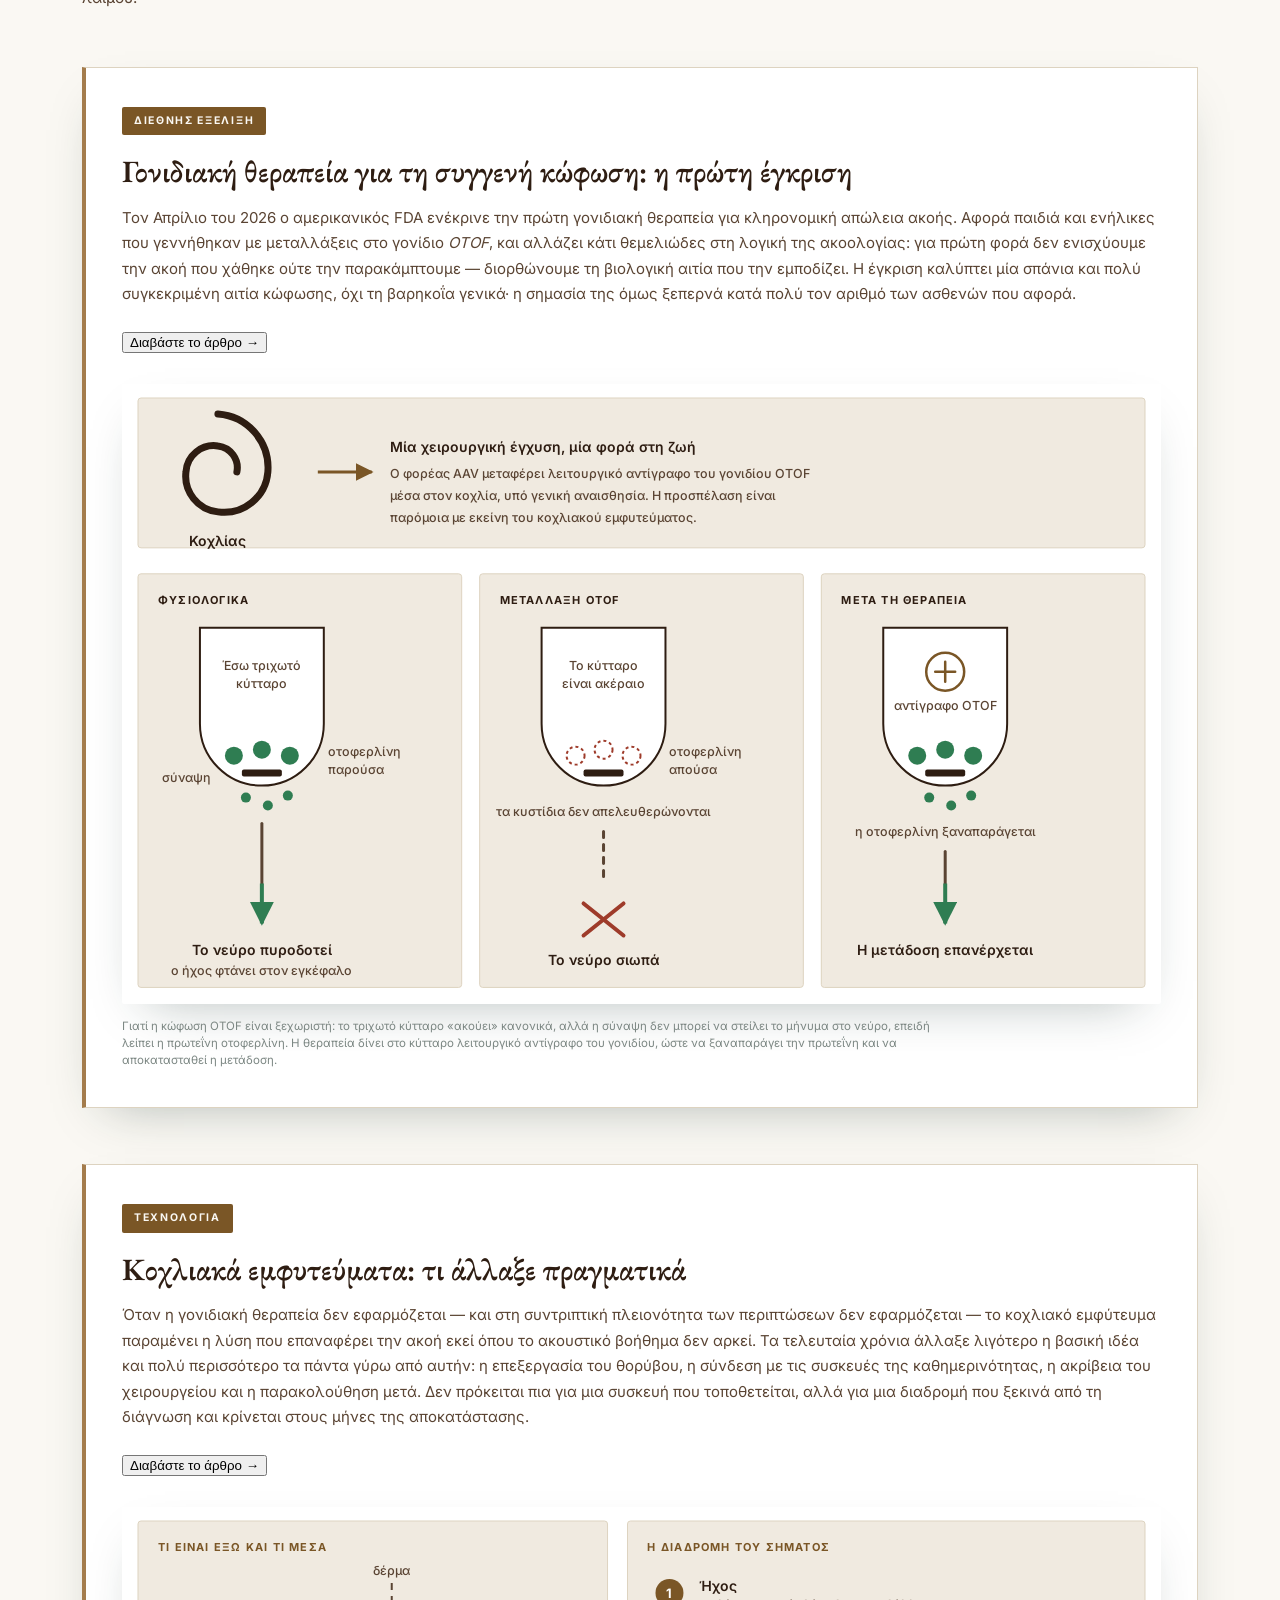
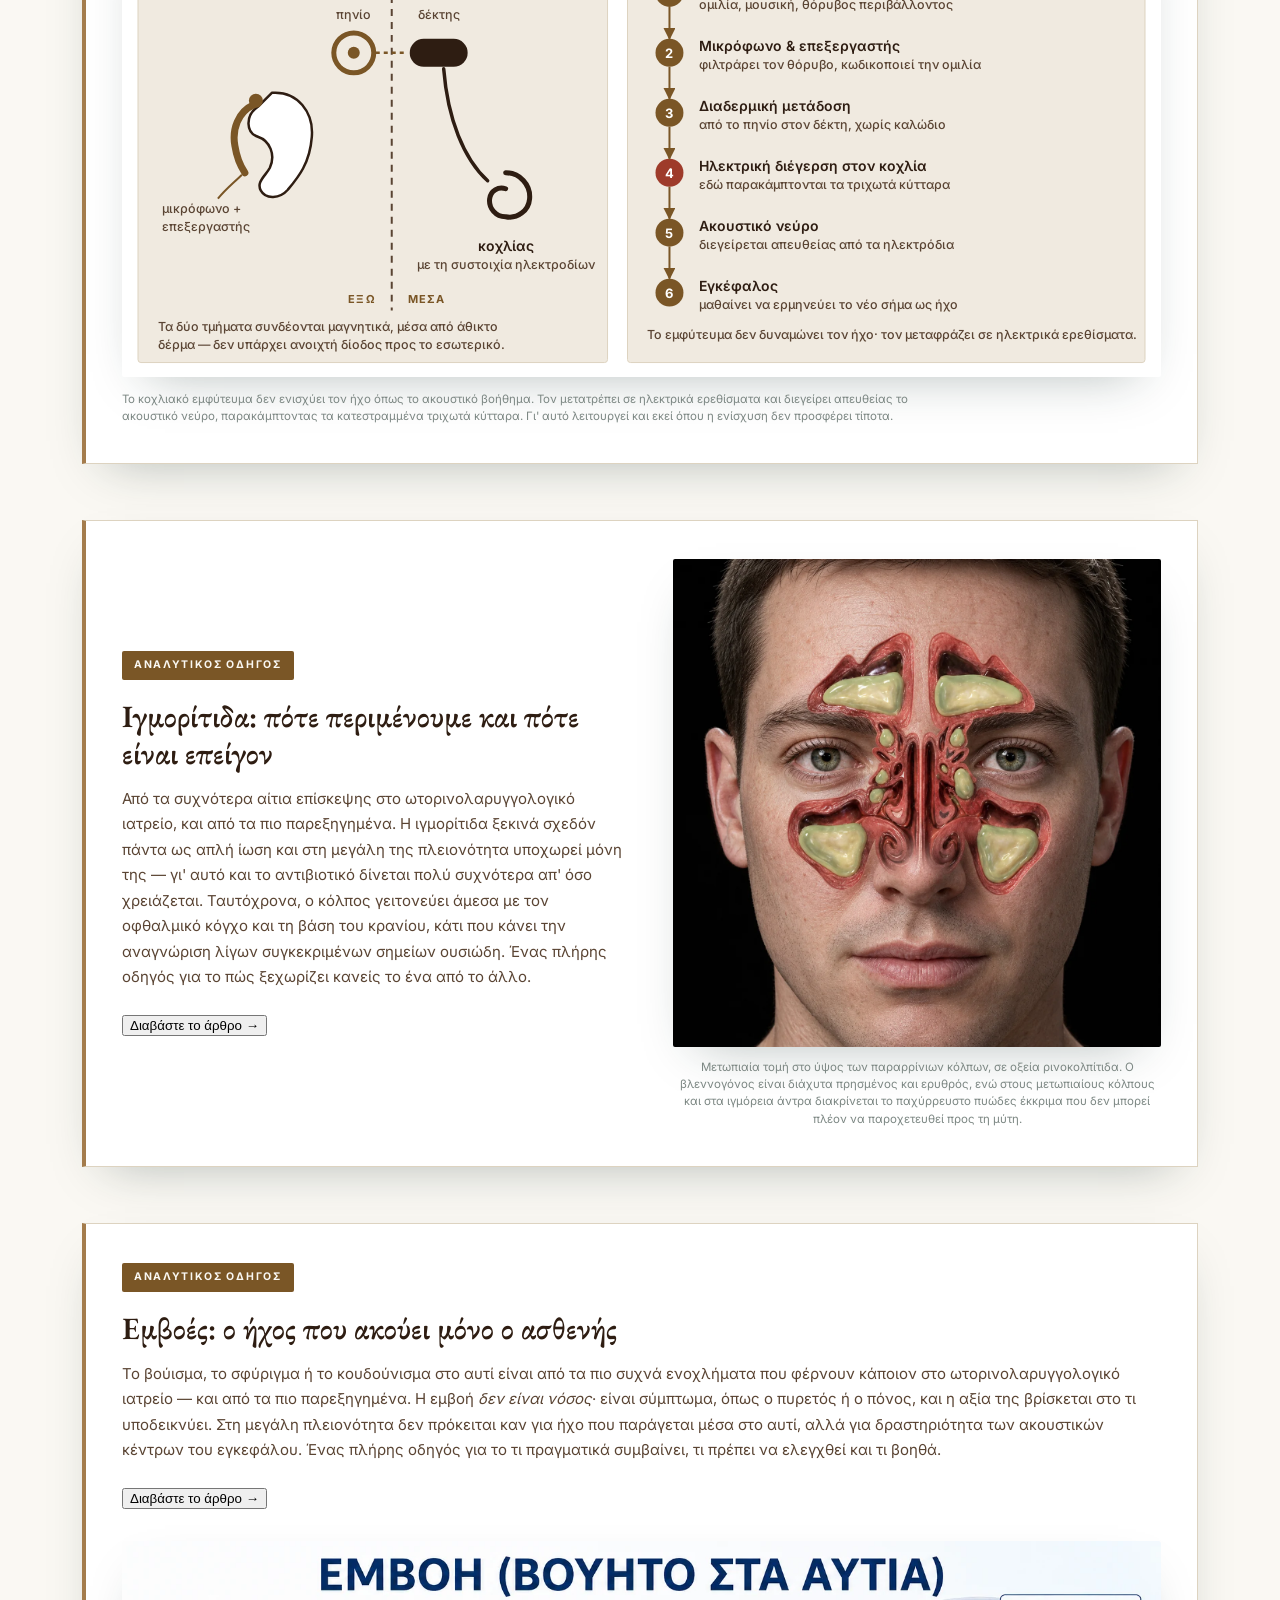
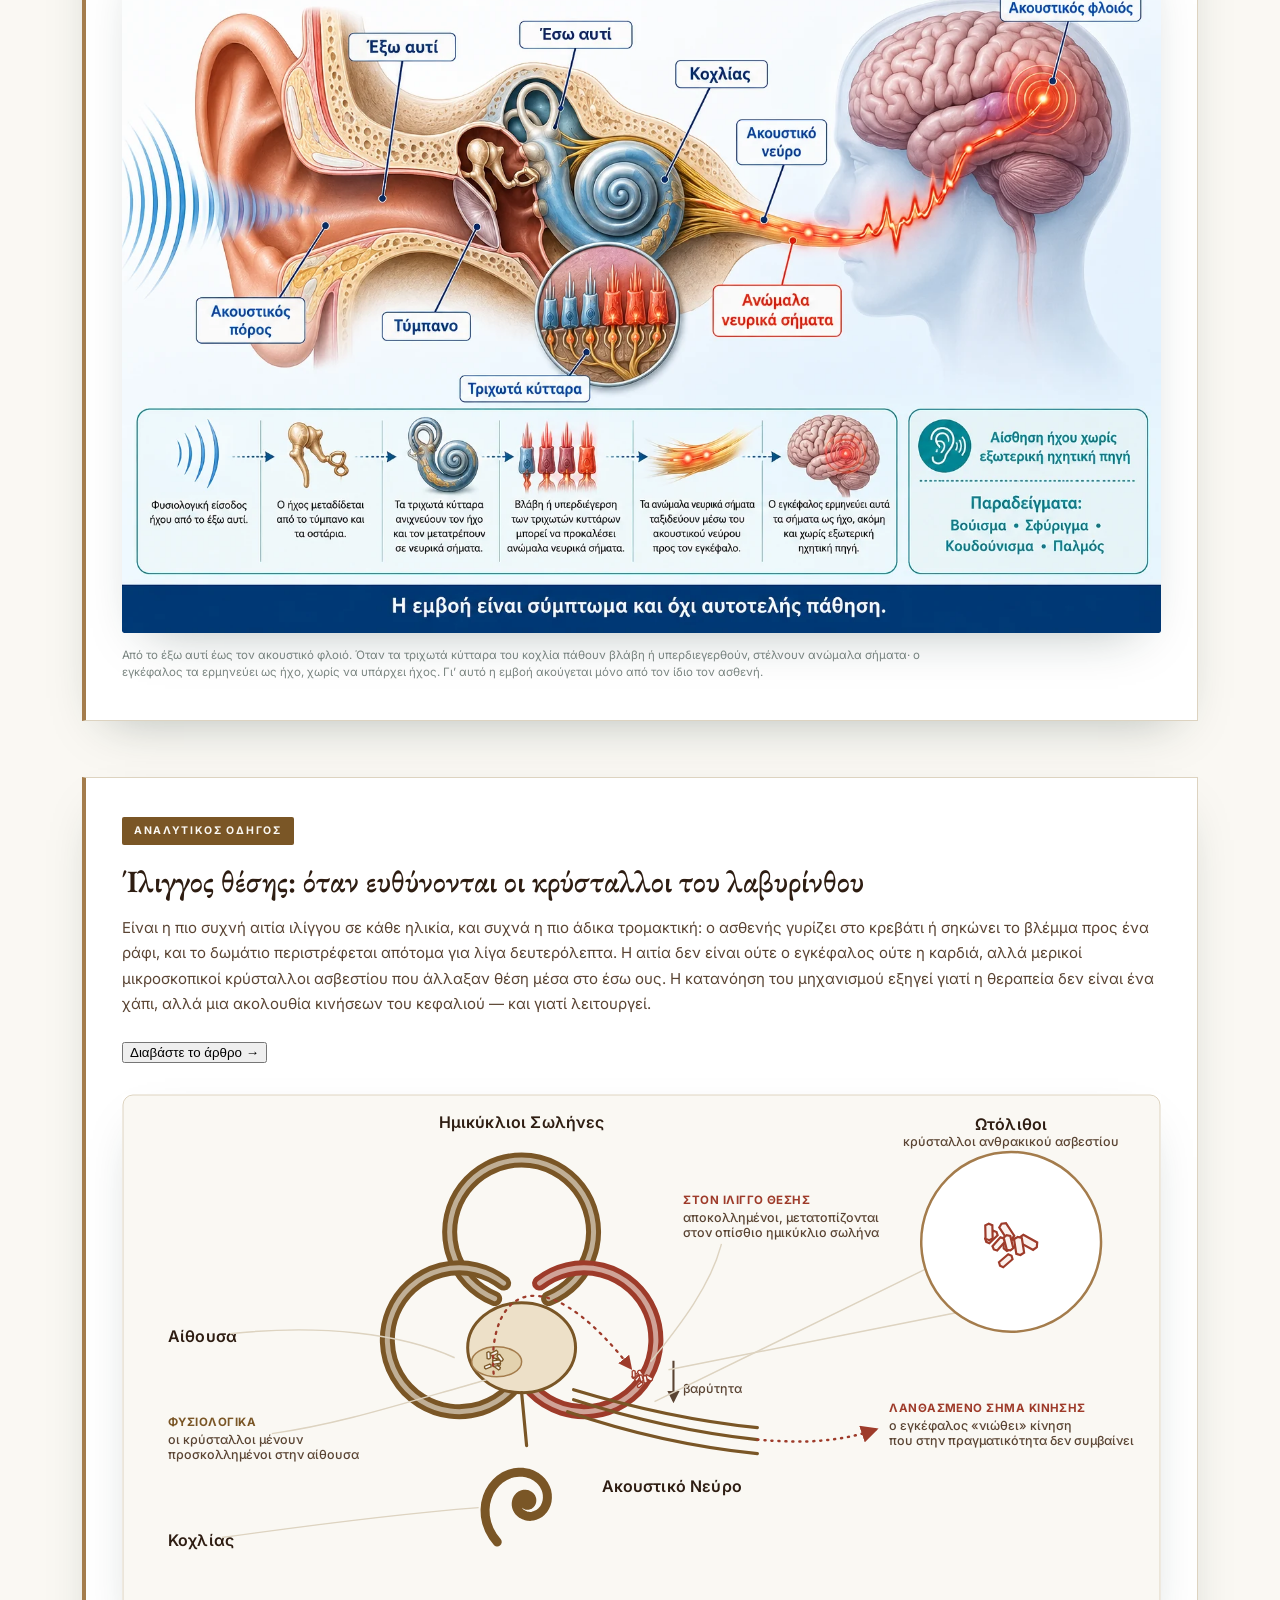
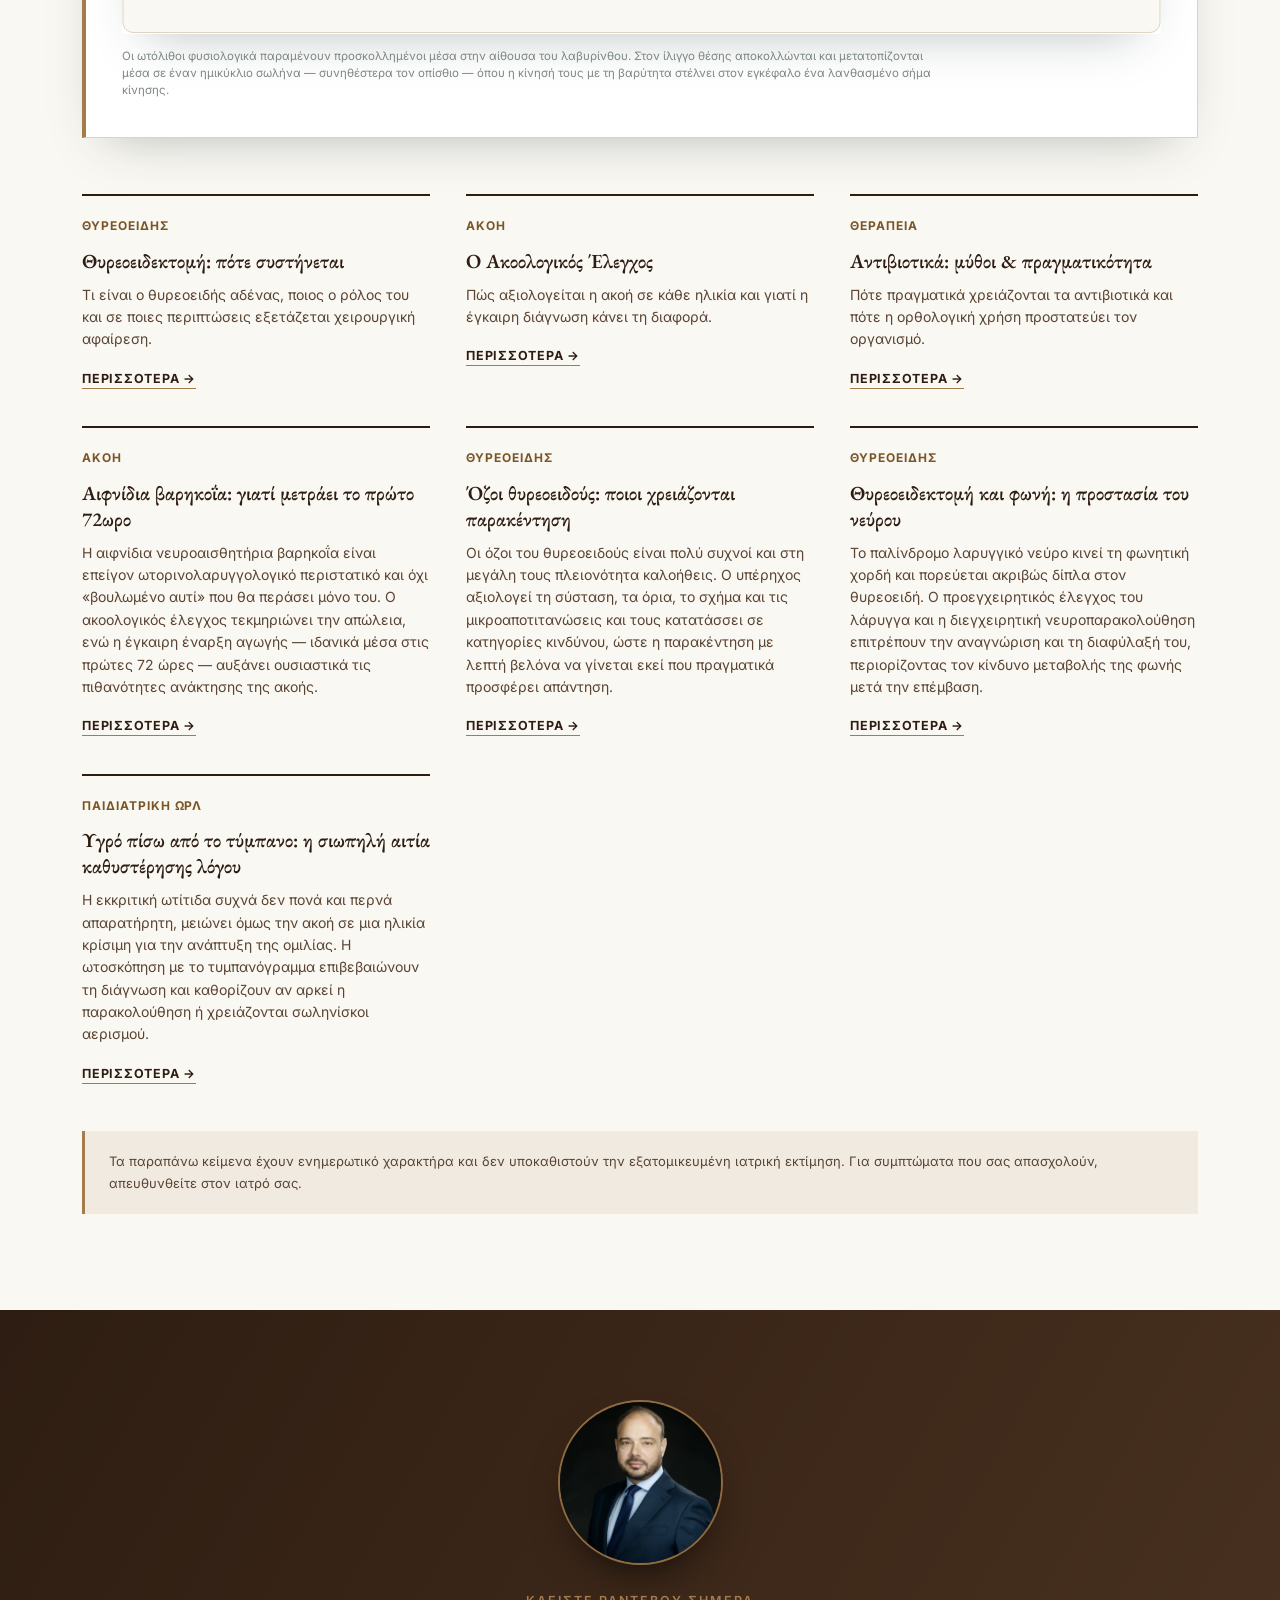
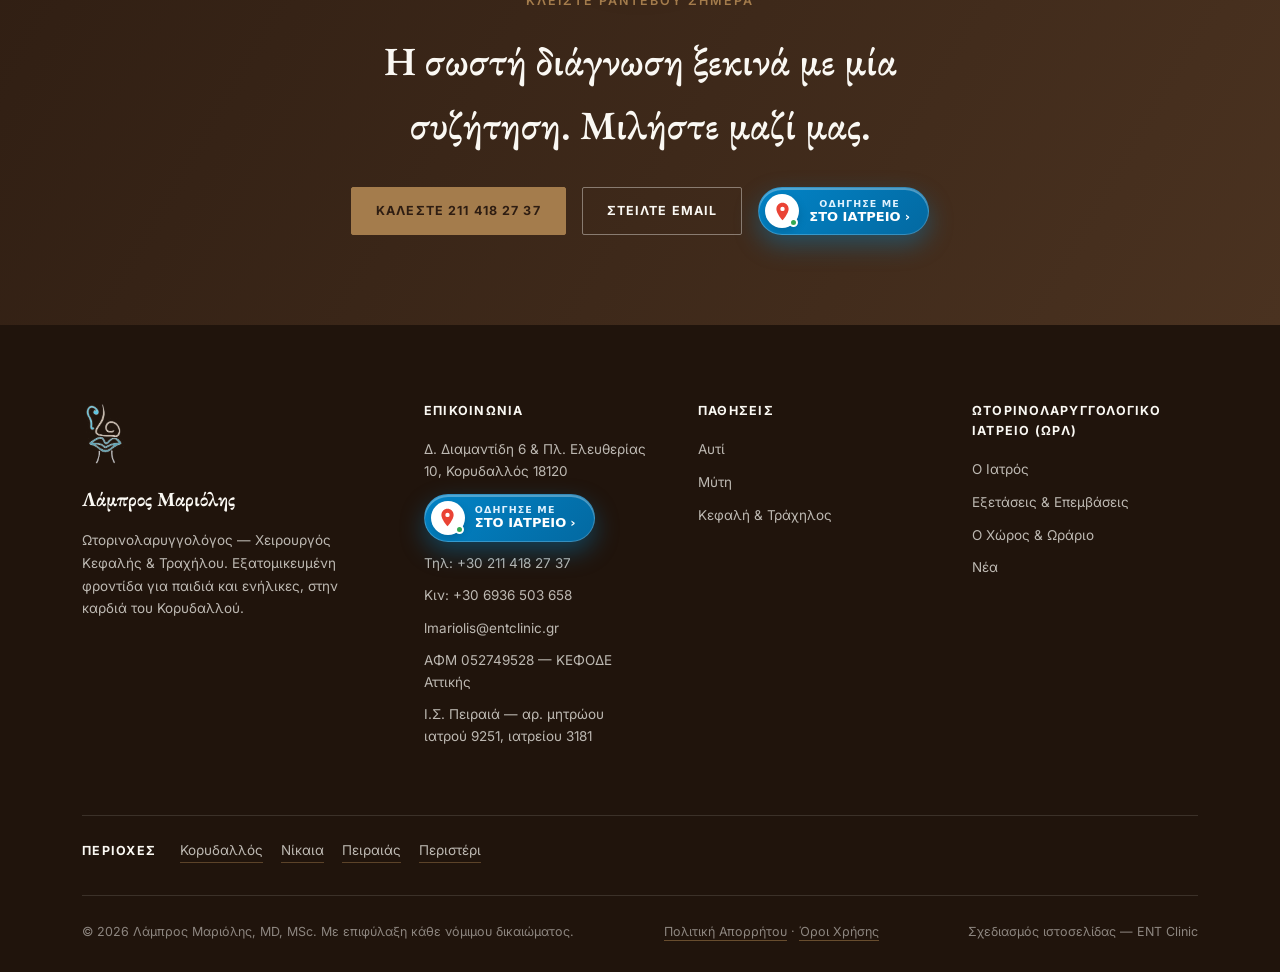
==== commit 0ea0ee80: "Add two articles on gene therapy for OTOF deafness and on cochlear implants Both are published as wi" ====
--- a/index.html
+++ b/index.html
@@ -585,7 +585,7 @@
   @media (prefers-reduced-motion: reduce){ .article-body{transition:none;} }
 
   /* ---- SOS featured article ---- */
-  :root{ --alert:#9E3B2A; --alert-soft:#FBF1ED; }
+  :root{ --alert:#9E3B2A; --alert-soft:#FBF1ED; --ok:#2F7D52; }
   .feature-card{
     background:var(--card);border:1px solid var(--line);border-left:4px solid var(--brass);
     box-shadow:var(--shadow);padding:38px 36px;margin-bottom:56px;
@@ -607,6 +607,8 @@
   .warn-block ul{margin:0;padding-left:18px;}
   .warn-block li{font-size:13.5px;color:var(--ink-soft);line-height:1.65;margin-bottom:8px;}
   .warn-block li:last-child{margin-bottom:0;}
+  .article-body .note-line{font-size:12.5px;color:var(--muted);font-style:italic;
+    border-top:1px solid var(--line);padding-top:14px;margin-top:22px;}
   .feature-card.open .article-body{grid-template-rows:1fr;}
   /* Το εκτενές άρθρο πιάνει όλο το πλάτος της κάρτας, που σε desktop
      έφτανε τους ~148 χαρακτήρες ανά γραμμή· το άνετο εύρος είναι 60-80. */
@@ -1196,6 +1198,358 @@
       <h2>Τα Νέα μας</h2>
       <p>Σύντομα άρθρα και χρήσιμες πληροφορίες γύρω από την υγεία αυτιού, μύτης και λαιμού.</p>
     </div>
+    <article class="feature-card feature-wide reveal">
+      <div class="feature-main">
+        <div>
+          <span class="feature-badge">Διεθνής εξέλιξη</span>
+          <h3>Γονιδιακή θεραπεία για τη συγγενή κώφωση: η πρώτη έγκριση</h3>
+          <p class="feature-lede">Τον Απρίλιο του 2026 ο αμερικανικός FDA ενέκρινε την πρώτη
+          γονιδιακή θεραπεία για κληρονομική απώλεια ακοής. Αφορά παιδιά και ενήλικες που
+          γεννήθηκαν με μεταλλάξεις στο γονίδιο <em>OTOF</em>, και αλλάζει κάτι θεμελιώδες στη
+          λογική της ακοολογίας: για πρώτη φορά δεν ενισχύουμε την ακοή που χάθηκε ούτε την
+          παρακάμπτουμε — διορθώνουμε τη βιολογική αιτία που την εμποδίζει. Η έγκριση καλύπτει
+          μία σπάνια και πολύ συγκεκριμένη αιτία κώφωσης, όχι τη βαρηκοΐα γενικά· η σημασία της
+          όμως ξεπερνά κατά πολύ τον αριθμό των ασθενών που αφορά.</p>
+          <button class="more-btn" type="button" aria-expanded="false" aria-controls="art-otof" data-shut="Διαβάστε το άρθρο →">Διαβάστε το άρθρο →</button>
+        </div>
+      </div>
+      <figure class="feature-fig feature-fig-wide">
+        <svg class="otof-diagram" viewBox="0 0 1040 620" role="img" aria-label="Σχηματική απεικόνιση της κώφωσης από μετάλλαξη OTOF και της γονιδιακής θεραπείας. Πάνω, ο κοχλίας και η σημείο της μίας χειρουργικής έγχυσης του φορέα AAV. Κάτω, τρεις καταστάσεις της σύναψης του έσω τριχωτού κυττάρου: φυσιολογικά η οτοφερλίνη απελευθερώνει τα κυστίδια νευροδιαβιβαστή και το ακουστικό νεύρο πυροδοτεί· με μετάλλαξη OTOF η οτοφερλίνη λείπει, τα κυστίδια μένουν δεμένα και το νεύρο σιωπά παρότι το τριχωτό κύτταρο λειτουργεί· μετά τη θεραπεία το λειτουργικό αντίγραφο του γονιδίου αποκαθιστά την οτοφερλίνη και η μετάδοση επανέρχεται." xmlns="http://www.w3.org/2000/svg">
+          <defs>
+            <marker id="otof-arw" viewBox="0 0 10 10" refX="9" refY="5" markerWidth="6" markerHeight="6" orient="auto-start-reverse">
+              <path d="M0,0 L10,5 L0,10 z" fill="var(--brass-deep)"/>
+            </marker>
+            <marker id="otof-arw-ok" viewBox="0 0 10 10" refX="9" refY="5" markerWidth="6" markerHeight="6" orient="auto-start-reverse">
+              <path d="M0,0 L10,5 L0,10 z" fill="var(--ok)"/>
+            </marker>
+          </defs>
+          <style>
+            .otof-diagram text{font-family:var(--sans);fill:var(--ink);}
+            .otof-diagram .ttl{font-size:17px;font-weight:700;}
+            .otof-diagram .lbl{font-size:14px;font-weight:600;}
+            .otof-diagram .sml{font-size:12.5px;fill:var(--ink-soft);font-weight:500;}
+            .otof-diagram .tag{font-size:11px;font-weight:700;letter-spacing:.11em;}
+            .otof-diagram .panel{fill:var(--paper-dim);stroke:var(--line);stroke-width:1;}
+            .otof-diagram .cell{fill:#FFFFFF;stroke:var(--ink);stroke-width:2;}
+            .otof-diagram .nerve{fill:none;stroke:var(--ink-soft);stroke-width:3;stroke-linecap:round;}
+          </style>
+
+          <!-- ΠΑΝΩ: ο κοχλίας και η έγχυση -->
+          <rect class="panel" x="16" y="14" width="1008" height="150" rx="3"/>
+          <g transform="translate(96,88)">
+            <path d="M0,-58 A 54,54 0 0 1 50,0 A 44,44 0 0 1 0,40 A 36,36 0 0 1 -32,0 A 28,28 0 0 1 0,-26 A 22,22 0 0 1 19,0"
+                  fill="none" stroke="var(--ink)" stroke-width="7" stroke-linecap="round"/>
+          </g>
+          <path d="M196,88 L250,88" stroke="var(--brass-deep)" stroke-width="3" marker-end="url(#otof-arw)" fill="none"/>
+          <text class="lbl" x="96" y="162" text-anchor="middle">Κοχλίας</text>
+          <text class="lbl" x="268" y="68">Μία χειρουργική έγχυση, μία φορά στη ζωή</text>
+          <text class="sml" x="268" y="94">Ο φορέας AAV μεταφέρει λειτουργικό αντίγραφο του γονιδίου OTOF</text>
+          <text class="sml" x="268" y="116">μέσα στον κοχλία, υπό γενική αναισθησία. Η προσπέλαση είναι</text>
+          <text class="sml" x="268" y="138">παρόμοια με εκείνη του κοχλιακού εμφυτεύματος.</text>
+
+          <!-- ΚΑΤΩ: τρεις καταστάσεις της σύναψης -->
+          <g>
+            <!-- A. Φυσιολογικά -->
+            <rect class="panel" x="16" y="190" width="324" height="414" rx="3"/>
+            <text class="tag" x="36" y="220" fill="var(--ok)">ΦΥΣΙΟΛΟΓΙΚΑ</text>
+            <path class="cell" d="M78,244 h124 v96 a62,62 0 0 1 -124,0 z"/>
+            <text class="sml" x="140" y="286" text-anchor="middle">Έσω τριχωτό</text>
+            <text class="sml" x="140" y="304" text-anchor="middle">κύτταρο</text>
+            <rect x="120" y="386" width="40" height="7" rx="2" fill="var(--ink)"/>
+            <circle cx="112" cy="372" r="9" fill="var(--ok)"/>
+            <circle cx="140" cy="366" r="9" fill="var(--ok)"/>
+            <circle cx="168" cy="372" r="9" fill="var(--ok)"/>
+            <text class="sml" x="206" y="372">οτοφερλίνη</text>
+            <text class="sml" x="206" y="390">παρούσα</text>
+            <circle cx="124" cy="414" r="5" fill="var(--ok)"/>
+            <circle cx="146" cy="422" r="5" fill="var(--ok)"/>
+            <circle cx="166" cy="412" r="5" fill="var(--ok)"/>
+            <text class="sml" x="40" y="398">σύναψη</text>
+            <path class="nerve" d="M140,440 L140,500"/>
+            <path d="M140,500 L140,540" stroke="var(--ok)" stroke-width="4" marker-end="url(#otof-arw-ok)" fill="none"/>
+            <text class="lbl" x="140" y="572" text-anchor="middle" fill="var(--ok)">Το νεύρο πυροδοτεί</text>
+            <text class="sml" x="140" y="592" text-anchor="middle">ο ήχος φτάνει στον εγκέφαλο</text>
+
+            <!-- B. Μετάλλαξη OTOF -->
+            <rect class="panel" x="358" y="190" width="324" height="414" rx="3"/>
+            <text class="tag" x="378" y="220" fill="var(--alert)">ΜΕΤΑΛΛΑΞΗ OTOF</text>
+            <path class="cell" d="M420,244 h124 v96 a62,62 0 0 1 -124,0 z"/>
+            <text class="sml" x="482" y="286" text-anchor="middle">Το κύτταρο</text>
+            <text class="sml" x="482" y="304" text-anchor="middle">είναι ακέραιο</text>
+            <rect x="462" y="386" width="40" height="7" rx="2" fill="var(--ink)"/>
+            <circle cx="454" cy="372" r="9" fill="none" stroke="var(--alert)" stroke-width="2" stroke-dasharray="3 3"/>
+            <circle cx="482" cy="366" r="9" fill="none" stroke="var(--alert)" stroke-width="2" stroke-dasharray="3 3"/>
+            <circle cx="510" cy="372" r="9" fill="none" stroke="var(--alert)" stroke-width="2" stroke-dasharray="3 3"/>
+            <text class="sml" x="548" y="372" fill="var(--alert)">οτοφερλίνη</text>
+            <text class="sml" x="548" y="390" fill="var(--alert)">απούσα</text>
+            <text class="sml" x="482" y="432" text-anchor="middle" fill="var(--alert)">τα κυστίδια δεν απελευθερώνονται</text>
+            <path class="nerve" d="M482,448 L482,500" stroke-dasharray="6 7"/>
+            <line x1="462" y1="520" x2="502" y2="552" stroke="var(--alert)" stroke-width="4" stroke-linecap="round"/>
+            <line x1="502" y1="520" x2="462" y2="552" stroke="var(--alert)" stroke-width="4" stroke-linecap="round"/>
+            <text class="lbl" x="482" y="582" text-anchor="middle" fill="var(--alert)">Το νεύρο σιωπά</text>
+
+            <!-- Γ. Μετά τη θεραπεία -->
+            <rect class="panel" x="700" y="190" width="324" height="414" rx="3"/>
+            <text class="tag" x="720" y="220" fill="var(--brass-deep)">ΜΕΤΑ ΤΗ ΘΕΡΑΠΕΙΑ</text>
+            <path class="cell" d="M762,244 h124 v96 a62,62 0 0 1 -124,0 z"/>
+            <circle cx="824" cy="288" r="19" fill="none" stroke="var(--brass-deep)" stroke-width="2.5"/>
+            <path d="M814,288 h20 M824,278 v20" stroke="var(--brass-deep)" stroke-width="2.5" stroke-linecap="round"/>
+            <text class="sml" x="824" y="326" text-anchor="middle">αντίγραφο OTOF</text>
+            <rect x="804" y="386" width="40" height="7" rx="2" fill="var(--ink)"/>
+            <circle cx="796" cy="372" r="9" fill="var(--ok)"/>
+            <circle cx="824" cy="366" r="9" fill="var(--ok)"/>
+            <circle cx="852" cy="372" r="9" fill="var(--ok)"/>
+            <circle cx="808" cy="414" r="5" fill="var(--ok)"/>
+            <circle cx="830" cy="422" r="5" fill="var(--ok)"/>
+            <circle cx="850" cy="412" r="5" fill="var(--ok)"/>
+            <text class="sml" x="824" y="452" text-anchor="middle">η οτοφερλίνη ξαναπαράγεται</text>
+            <path class="nerve" d="M824,468 L824,500"/>
+            <path d="M824,500 L824,540" stroke="var(--ok)" stroke-width="4" marker-end="url(#otof-arw-ok)" fill="none"/>
+            <text class="lbl" x="824" y="572" text-anchor="middle" fill="var(--ok)">Η μετάδοση επανέρχεται</text>
+          </g>
+        </svg>
+        <figcaption>Γιατί η κώφωση OTOF είναι ξεχωριστή: το τριχωτό κύτταρο «ακούει» κανονικά,
+        αλλά η σύναψη δεν μπορεί να στείλει το μήνυμα στο νεύρο, επειδή λείπει η πρωτεΐνη
+        οτοφερλίνη. Η θεραπεία δίνει στο κύτταρο λειτουργικό αντίγραφο του γονιδίου, ώστε να
+        ξαναπαράγει την πρωτεΐνη και να αποκατασταθεί η μετάδοση.</figcaption>
+      </figure>
+      <div class="article-body" id="art-otof">
+        <div class="inner">
+          <h4>Γιατί αυτή η κώφωση είναι διαφορετική</h4>
+          <p>Στις περισσότερες μορφές νευροαισθητήριας βαρηκοΐας το πρόβλημα είναι ότι τα τριχωτά
+          κύτταρα του κοχλία έχουν καταστραφεί — από την ηλικία, τον θόρυβο, φάρμακα ή νόσο. Στην
+          κώφωση από μεταλλάξεις <em>OTOF</em> συμβαίνει κάτι άλλο: τα τριχωτά κύτταρα είναι εκεί
+          και λειτουργούν. Αυτό που δεν λειτουργεί είναι η <strong>σύναψη</strong>, το σημείο όπου
+          το κύτταρο παραδίδει το μήνυμα στο ακουστικό νεύρο.</p>
+          <p>Η οτοφερλίνη είναι η πρωτεΐνη που κάνει ακριβώς αυτή τη δουλειά: απελευθερώνει τα
+          κυστίδια νευροδιαβιβαστή τη στιγμή που φτάνει ο ήχος. Χωρίς αυτήν, το κύτταρο αντιλαμβάνεται
+          τον ήχο αλλά δεν μπορεί να τον μεταδώσει. Γι' αυτό η πάθηση κατατάσσεται στις
+          <strong>ακουστικές νευροπάθειες</strong>, και γι' αυτό ο έλεγχος με ωτοακουστικές εκπομπές
+          μπορεί να βγει φυσιολογικός ενώ το παιδί δεν ακούει — μια παγίδα που κάνει τον
+          συνδυασμένο νεογνικό έλεγχο με ABR απαραίτητο.</p>
+
+          <h4>Τι ακριβώς εγκρίθηκε</h4>
+          <p>Πρόκειται για το <em>Otarmeni</em> (lunsotogene parvec-cwha) της Regeneron, που έλαβε
+          <strong>επιταχυνόμενη έγκριση</strong> από τον FDA τον Απρίλιο του 2026. Χορηγείται
+          <strong>μία φορά</strong>, χειρουργικά: με έγχυση μέσα στον κοχλία υπό γενική αναισθησία,
+          με προσπέλαση παρόμοια με εκείνη της τοποθέτησης κοχλιακού εμφυτεύματος. Επειδή το γονίδιο
+          <em>OTOF</em> είναι μεγάλο και δεν χωρά σε έναν ιικό φορέα, χρησιμοποιείται δίδυμος φορέας
+          AAV: δύο σωματίδια μεταφέρουν από ένα κομμάτι, που ενώνονται μέσα στο κύτταρο.</p>
+
+          <h4>Σε ποιους απευθύνεται</h4>
+          <p>Τα κριτήρια είναι στενά και συγκεκριμένα: βαριά έως πολύ βαριά νευροαισθητήρια βαρηκοΐα
+          από <strong>αμφοτερόπλευρες μεταλλάξεις</strong> του <em>OTOF</em> (δηλαδή και στα δύο
+          αντίγραφα του γονιδίου), <strong>διατηρημένη λειτουργία των έξω τριχωτών κυττάρων</strong>,
+          και <strong>χωρίς προηγούμενο κοχλιακό εμφύτευμα</strong> στο αυτί που θα θεραπευτεί. Χωρίς
+          γενετική διάγνωση που να τεκμηριώνει τη μετάλλαξη, δεν τίθεται καν θέμα.</p>
+
+          <h4>Τι δείχνουν τα δεδομένα — και τι όχι</h4>
+          <p>Τα αποτελέσματα είναι εντυπωσιακά αλλά σε μικρούς αριθμούς, και διαφέρουν ανάλογα με
+          τον δείκτη που μετριέται. Η δημοσίευση στο <em>New England Journal of Medicine</em> ανέφερε
+          πλήρη ομαλοποίηση της ευαισθησίας ακοής σε 3 από 12 ασθενείς· η μελέτη CHORD αναφέρει
+          ουσιαστική βελτίωση της ακοής σε περίπου τρεις στους τέσσερις. Πρόκειται για διαφορετικά
+          μεγέθη, όχι για αντιφατικά: το «ακούει καλύτερα» και το «ακούει φυσιολογικά» δεν είναι το
+          ίδιο πράγμα.</p>
+          <p>Η <em>επιταχυνόμενη</em> έγκριση σημαίνει ακριβώς ότι η επιβεβαίωση του οφέλους
+          συνεχίζεται μετά την κυκλοφορία. Δεν γνωρίζουμε ακόμη πόσο διαρκεί το αποτέλεσμα σε βάθος
+          δεκαετιών, ούτε πώς συμπεριφέρεται σε μεγαλύτερες ηλικίες.</p>
+
+          <div class="warn-block">
+            <strong>Τι δεν καλύπτει αυτή η θεραπεία</strong>
+            <ul>
+              <li>Τη βαρηκοΐα της ηλικίας (πρεσβυακουσία) και τη βαρηκοΐα από θόρυβο.</li>
+              <li>Τις υπόλοιπες γενετικές μορφές κώφωσης — και είναι πάνω από εκατό γονίδια. Η
+              συχνότερη αιτία, οι μεταλλάξεις της κοννεξίνης 26 (<em>GJB2</em>), δεν αντιμετωπίζεται
+              με αυτή τη θεραπεία.</li>
+              <li>Τις βαρηκοΐες από ωτίτιδες, ωτοσκλήρυνση ή τραύμα.</li>
+              <li>Ασθενείς που έχουν ήδη κοχλιακό εμφύτευμα στο συγκεκριμένο αυτί.</li>
+            </ul>
+          </div>
+
+          <h4>Τι σημαίνει πρακτικά για έναν γονέα</h4>
+          <p>Η κώφωση από <em>OTOF</em> είναι σπάνια — υπολογίζεται σε τάξη μεγέθους λίγων δεκάδων
+          νεογνών τον χρόνο στις ΗΠΑ. Η πρακτική σημασία όμως είναι ευρύτερη και αφορά κάθε παιδί με
+          συγγενή βαρηκοΐα: <strong>η ακριβής γενετική αιτία έπαψε να είναι ακαδημαϊκή λεπτομέρεια</strong>.
+          Μέχρι χθες η απάντηση ήταν η ίδια ανεξαρτήτως γονιδίου — ακουστικά ή εμφύτευμα. Από τη
+          στιγμή που υπάρχει θεραπεία ειδική για ένα γονίδιο, η γενετική διερεύνηση μπορεί να αλλάξει
+          την ίδια τη θεραπευτική απόφαση, και μάλιστα σε χρόνο που μετράει.</p>
+          <p>Πρακτικά, αυτό σημαίνει ότι ο <strong>νεογνικός ακοολογικός έλεγχος</strong> και η
+          παραπομπή για γενετικό έλεγχο σε επιβεβαιωμένη συγγενή βαρηκοΐα αποκτούν βάρος που δεν
+          είχαν πριν. Η θεραπεία δεν είναι ακόμη διαθέσιμη στην Ελλάδα· η διάγνωση όμως που την
+          προϋποθέτει, είναι.</p>
+          <p class="note-line">Το άρθρο έχει ενημερωτικό χαρακτήρα και δεν υποκαθιστά την ιατρική
+          εκτίμηση. Κάθε περιστατικό συγγενούς βαρηκοΐας αξιολογείται εξατομικευμένα.</p>
+        </div>
+      </div>
+    </article>
+
+    <article class="feature-card feature-wide reveal">
+      <div class="feature-main">
+        <div>
+          <span class="feature-badge">Τεχνολογία</span>
+          <h3>Κοχλιακά εμφυτεύματα: τι άλλαξε πραγματικά</h3>
+          <p class="feature-lede">Όταν η γονιδιακή θεραπεία δεν εφαρμόζεται — και στη συντριπτική
+          πλειονότητα των περιπτώσεων δεν εφαρμόζεται — το κοχλιακό εμφύτευμα παραμένει η λύση που
+          επαναφέρει την ακοή εκεί όπου το ακουστικό βοήθημα δεν αρκεί. Τα τελευταία χρόνια άλλαξε
+          λιγότερο η βασική ιδέα και πολύ περισσότερο τα πάντα γύρω από αυτήν: η επεξεργασία του
+          θορύβου, η σύνδεση με τις συσκευές της καθημερινότητας, η ακρίβεια του χειρουργείου και η
+          παρακολούθηση μετά. Δεν πρόκειται πια για μια συσκευή που τοποθετείται, αλλά για μια
+          διαδρομή που ξεκινά από τη διάγνωση και κρίνεται στους μήνες της αποκατάστασης.</p>
+          <button class="more-btn" type="button" aria-expanded="false" aria-controls="art-ci" data-shut="Διαβάστε το άρθρο →">Διαβάστε το άρθρο →</button>
+        </div>
+      </div>
+      <figure class="feature-fig feature-fig-wide">
+        <svg class="ci-diagram" viewBox="0 0 1040 470" role="img" aria-label="Σχηματική απεικόνιση κοχλιακού εμφυτεύματος. Αριστερά, το εξωτερικό τμήμα πίσω από το αυτί με μικρόφωνο και επεξεργαστή ομιλίας, το πηνίο που κολλά μαγνητικά στο δέρμα, ο εσωτερικός δέκτης κάτω από το δέρμα και η συστοιχία ηλεκτροδίων που εισάγεται μέσα στον κοχλία. Δεξιά, η διαδρομή του σήματος σε έξι βήματα: ήχος, μικρόφωνο, επεξεργαστής ομιλίας, διαδερμική μετάδοση, ηλεκτρική διέγερση μέσα στον κοχλία, ακουστικό νεύρο προς τον εγκέφαλο. Τονίζεται ότι η συσκευή παρακάμπτει τα κατεστραμμένα τριχωτά κύτταρα." xmlns="http://www.w3.org/2000/svg">
+          <defs>
+            <marker id="ci-arw" viewBox="0 0 10 10" refX="9" refY="5" markerWidth="6" markerHeight="6" orient="auto-start-reverse">
+              <path d="M0,0 L10,5 L0,10 z" fill="var(--brass-deep)"/>
+            </marker>
+          </defs>
+          <style>
+            .ci-diagram text{font-family:var(--sans);fill:var(--ink);}
+            .ci-diagram .lbl{font-size:14px;font-weight:600;}
+            .ci-diagram .sml{font-size:12.5px;fill:var(--ink-soft);font-weight:500;}
+            .ci-diagram .tag{font-size:11px;font-weight:700;letter-spacing:.11em;fill:var(--brass-deep);}
+            .ci-diagram .num{font-size:13px;font-weight:700;fill:#FFFFFF;}
+            .ci-diagram .panel{fill:var(--paper-dim);stroke:var(--line);stroke-width:1;}
+          </style>
+
+          <!-- ΑΡΙΣΤΕΡΑ: τι είναι έξω και τι μέσα.
+               Το δέρμα σχεδιάζεται ως γραμμή τομής: είναι ο πιο ειλικρινής τρόπος να
+               φανεί ότι τα δύο τμήματα συνδέονται μαγνητικά, χωρίς ανοιχτή δίοδο. -->
+          <rect class="panel" x="16" y="14" width="470" height="442" rx="3"/>
+          <text class="tag" x="36" y="44">ΤΙ ΕΙΝΑΙ ΕΞΩ ΚΑΙ ΤΙ ΜΕΣΑ</text>
+
+          <line x1="270" y1="76" x2="270" y2="404" stroke="var(--ink-soft)" stroke-width="2" stroke-dasharray="7 6"/>
+          <text class="sml" x="270" y="68" text-anchor="middle">δέρμα</text>
+          <text class="tag" x="254" y="396" text-anchor="end" fill="var(--ink-soft)">ΕΞΩ</text>
+          <text class="tag" x="286" y="396" fill="var(--ink-soft)">ΜΕΣΑ</text>
+
+          <!-- πτερύγιο αυτιού -->
+          <path d="M150,186 c26,-2 42,20 40,44 c-2,27 -14,41 -24,53 c-8,9 -22,10 -27,1
+                   c-5,-9 5,-15 9,-23 c6,-13 0,-27 -12,-31 c-12,-4 -13,-21 0,-30 z"
+                fill="#FFFFFF" stroke="var(--ink)" stroke-width="2.5" stroke-linejoin="round"/>
+
+          <!-- επεξεργαστής πίσω από το αυτί -->
+          <path d="M132,198 c-16,7 -22,25 -19,41 c2,13 6,21 10,27"
+                fill="none" stroke="var(--brass-deep)" stroke-width="7" stroke-linecap="round"/>
+          <circle cx="134" cy="194" r="7" fill="var(--brass-deep)"/>
+          <text class="sml" x="40" y="306">μικρόφωνο +</text>
+          <text class="sml" x="40" y="324">επεξεργαστής</text>
+          <path d="M96,292 C104,282 112,276 120,268" stroke="var(--brass-deep)" stroke-width="2" fill="none"/>
+
+          <!-- πηνίο έξω, δέκτης μέσα, μαγνητική σύζευξη -->
+          <circle cx="232" cy="146" r="20" fill="none" stroke="var(--brass-deep)" stroke-width="5"/>
+          <circle cx="232" cy="146" r="6" fill="var(--brass-deep)"/>
+          <text class="sml" x="232" y="112" text-anchor="middle">πηνίο</text>
+          <rect x="288" y="132" width="58" height="28" rx="14" fill="var(--ink)"/>
+          <text class="sml" x="317" y="112" text-anchor="middle">δέκτης</text>
+          <path d="M254,146 L286,146" stroke="var(--brass-deep)" stroke-width="2.5" stroke-dasharray="4 4"/>
+
+          <!-- ηλεκτρόδιο προς τον κοχλία -->
+          <path d="M322,162 C326,212 342,252 366,274"
+                fill="none" stroke="var(--ink)" stroke-width="3.5" stroke-linecap="round"/>
+          <g transform="translate(384,292)">
+            <path d="M0,-26 A 24,24 0 0 1 24,0 A 20,20 0 0 1 0,18 A 16,16 0 0 1 -16,0 A 12,12 0 0 1 0,-10"
+                  fill="none" stroke="var(--ink)" stroke-width="5" stroke-linecap="round"/>
+          </g>
+          <text class="lbl" x="384" y="344" text-anchor="middle">κοχλίας</text>
+          <text class="sml" x="384" y="362" text-anchor="middle">με τη συστοιχία ηλεκτροδίων</text>
+
+          <text class="sml" x="36" y="424">Τα δύο τμήματα συνδέονται μαγνητικά, μέσα από άθικτο</text>
+          <text class="sml" x="36" y="442">δέρμα — δεν υπάρχει ανοιχτή δίοδος προς το εσωτερικό.</text>
+
+          <!-- ΔΕΞΙΑ: η διαδρομή του σήματος -->
+          <rect class="panel" x="506" y="14" width="518" height="442" rx="3"/>
+          <text class="tag" x="526" y="44">Η ΔΙΑΔΡΟΜΗ ΤΟΥ ΣΗΜΑΤΟΣ</text>
+          <g>
+            <circle cx="548" cy="86" r="14" fill="var(--brass-deep)"/><text class="num" x="548" y="91" text-anchor="middle">1</text>
+            <text class="lbl" x="578" y="84">Ήχος</text>
+            <text class="sml" x="578" y="102">ομιλία, μουσική, θόρυβος περιβάλλοντος</text>
+
+            <circle cx="548" cy="146" r="14" fill="var(--brass-deep)"/><text class="num" x="548" y="151" text-anchor="middle">2</text>
+            <text class="lbl" x="578" y="144">Μικρόφωνο &amp; επεξεργαστής</text>
+            <text class="sml" x="578" y="162">φιλτράρει τον θόρυβο, κωδικοποιεί την ομιλία</text>
+
+            <circle cx="548" cy="206" r="14" fill="var(--brass-deep)"/><text class="num" x="548" y="211" text-anchor="middle">3</text>
+            <text class="lbl" x="578" y="204">Διαδερμική μετάδοση</text>
+            <text class="sml" x="578" y="222">από το πηνίο στον δέκτη, χωρίς καλώδιο</text>
+
+            <circle cx="548" cy="266" r="14" fill="var(--alert)"/><text class="num" x="548" y="271" text-anchor="middle">4</text>
+            <text class="lbl" x="578" y="264" fill="var(--alert)">Ηλεκτρική διέγερση στον κοχλία</text>
+            <text class="sml" x="578" y="282" fill="var(--alert)">εδώ παρακάμπτονται τα τριχωτά κύτταρα</text>
+
+            <circle cx="548" cy="326" r="14" fill="var(--brass-deep)"/><text class="num" x="548" y="331" text-anchor="middle">5</text>
+            <text class="lbl" x="578" y="324">Ακουστικό νεύρο</text>
+            <text class="sml" x="578" y="342">διεγείρεται απευθείας από τα ηλεκτρόδια</text>
+
+            <circle cx="548" cy="386" r="14" fill="var(--brass-deep)"/><text class="num" x="548" y="391" text-anchor="middle">6</text>
+            <text class="lbl" x="578" y="384">Εγκέφαλος</text>
+            <text class="sml" x="578" y="402">μαθαίνει να ερμηνεύει το νέο σήμα ως ήχο</text>
+
+            <path d="M548,100 L548,132" stroke="var(--brass-deep)" stroke-width="2" marker-end="url(#ci-arw)" fill="none"/>
+            <path d="M548,160 L548,192" stroke="var(--brass-deep)" stroke-width="2" marker-end="url(#ci-arw)" fill="none"/>
+            <path d="M548,220 L548,252" stroke="var(--brass-deep)" stroke-width="2" marker-end="url(#ci-arw)" fill="none"/>
+            <path d="M548,280 L548,312" stroke="var(--brass-deep)" stroke-width="2" marker-end="url(#ci-arw)" fill="none"/>
+            <path d="M548,340 L548,372" stroke="var(--brass-deep)" stroke-width="2" marker-end="url(#ci-arw)" fill="none"/>
+          </g>
+          <text class="sml" x="526" y="432">Το εμφύτευμα δεν δυναμώνει τον ήχο· τον μεταφράζει σε ηλεκτρικά ερεθίσματα.</text>
+        </svg>
+        <figcaption>Το κοχλιακό εμφύτευμα δεν ενισχύει τον ήχο όπως το ακουστικό βοήθημα. Τον
+        μετατρέπει σε ηλεκτρικά ερεθίσματα και διεγείρει απευθείας το ακουστικό νεύρο,
+        παρακάμπτοντας τα κατεστραμμένα τριχωτά κύτταρα. Γι' αυτό λειτουργεί και εκεί όπου η
+        ενίσχυση δεν προσφέρει τίποτα.</figcaption>
+      </figure>
+      <div class="article-body" id="art-ci">
+        <div class="inner">
+          <h4>Η διαφορά από το ακουστικό βοήθημα</h4>
+          <p>Το ακουστικό βοήθημα δυναμώνει τον ήχο και τον στέλνει από τη φυσιολογική οδό: τύμπανο,
+          οστάρια, κοχλίας. Προϋποθέτει δηλαδή ότι υπάρχουν τριχωτά κύτταρα που μπορούν ακόμη να
+          δουλέψουν. Όταν αυτά έχουν καταστραφεί σε μεγάλο βαθμό, η ενίσχυση απλώς κάνει πιο δυνατό
+          έναν ήχο που παραμένει δυσδιάκριτος.</p>
+          <p>Το κοχλιακό εμφύτευμα κάνει κάτι ποιοτικά διαφορετικό: μετατρέπει τον ήχο σε ηλεκτρικά
+          ερεθίσματα και τα παραδίδει κατευθείαν στις νευρικές ίνες, μέσα από συστοιχία ηλεκτροδίων
+          που εισάγεται στον κοχλία. Παρακάμπτει δηλαδή το σημείο της βλάβης.</p>
+
+          <h4>Τι άλλαξε στη συσκευή</h4>
+          <p>Οι σύγχρονοι επεξεργαστές ξεχωρίζουν την ομιλία από τον θόρυβο πολύ καλύτερα από τις
+          προηγούμενες γενιές — και αυτό έχει σημασία, γιατί το εστιατόριο και η τάξη, όχι το ήσυχο
+          δωμάτιο, είναι εκεί που κρίνεται η καθημερινότητα. Προστέθηκαν η απευθείας μετάδοση ήχου
+          από κινητό και τηλεόραση χωρίς ενδιάμεση συσκευή, μεγαλύτερη αντοχή στο νερό και στον
+          ιδρώτα, και η δυνατότητα <strong>απομακρυσμένης ρύθμισης</strong>, που μειώνει τις
+          μετακινήσεις για κάθε μικρή προσαρμογή — ιδίως για όσους δεν μένουν κοντά σε κέντρο
+          αναφοράς.</p>
+
+          <h4>Τι άλλαξε στο χειρουργείο</h4>
+          <p>Η έμφαση έχει μετατοπιστεί στη <strong>διατήρηση της υπολειπόμενης ακοής</strong>. Με
+          ήπια τεχνική εισαγωγής και πιο λεπτά, εύκαμπτα ηλεκτρόδια, πολλοί ασθενείς διατηρούν μέρος
+          της φυσικής τους ακοής στις χαμηλές συχνότητες και μπορούν να τη συνδυάσουν με το
+          εμφύτευμα. Η ρομποτικά υποβοηθούμενη εισαγωγή, που σταθεροποιεί την κίνηση και ελέγχει την
+          ταχύτητα, μελετάται ως τρόπος να γίνει αυτό πιο επαναλήψιμο.</p>
+          <p>Εδώ χρειάζεται εντιμότητα: ένα μεγάλο μέρος των αριθμών που κυκλοφορούν για τη ρομποτική
+          εισαγωγή προέρχεται από υλικό κατασκευαστών και από μικρές σειρές. Η κατεύθυνση είναι
+          λογική και τα πρώτα δεδομένα ενθαρρυντικά, αλλά δεν έχουμε ακόμη το μέγεθος μελετών που θα
+          δικαιολογούσε κατηγορηματικά συμπεράσματα.</p>
+
+          <h4>Δεν είναι συσκευή — είναι διαδρομή</h4>
+          <p>Το χειρουργείο είναι το συντομότερο κομμάτι. Ακολουθεί η ενεργοποίηση, που σήμερα γίνεται
+          νωρίτερα από παλιά, και στη συνέχεια οι διαδοχικές ρυθμίσεις του επεξεργαστή και η ακουστική
+          και λογοθεραπευτική αποκατάσταση. Ο εγκέφαλος πρέπει να <em>μάθει</em> να διαβάζει ένα σήμα
+          που δεν έχει ξανασυναντήσει, και αυτό είναι δουλειά μηνών. Το αποτέλεσμα ενός εμφυτεύματος
+          δεν κρίνεται την ημέρα της τοποθέτησης· κρίνεται στην επιμονή της αποκατάστασης.</p>
+
+          <h4>Γιατί ο χρόνος μετράει</h4>
+          <p>Στα παιδιά με συγγενή κώφωση, η έγκαιρη εμφύτευση αξιοποιεί την περίοδο κατά την οποία
+          ο εγκέφαλος οργανώνει τα ακουστικά και γλωσσικά του κυκλώματα — γι' αυτό ο νεογνικός
+          έλεγχος και η άμεση παραπομπή είναι κρίσιμα. Στους ενήλικες, η πολύχρονη αναμονή με
+          ανεπαρκή ενίσχυση δυσκολεύει την προσαρμογή αργότερα. Και στις δύο περιπτώσεις, η
+          καθυστέρηση έχει κόστος που δεν φαίνεται στο ακοόγραμμα.</p>
+          <p class="note-line">Το άρθρο έχει ενημερωτικό χαρακτήρα. Η καταλληλότητα για κοχλιακό
+          εμφύτευμα κρίνεται με πλήρη ακοολογικό και απεικονιστικό έλεγχο, από εξειδικευμένη ομάδα.</p>
+        </div>
+      </div>
+    </article>
+
     <article class="feature-card reveal">
       <div class="feature-main">
         <div>
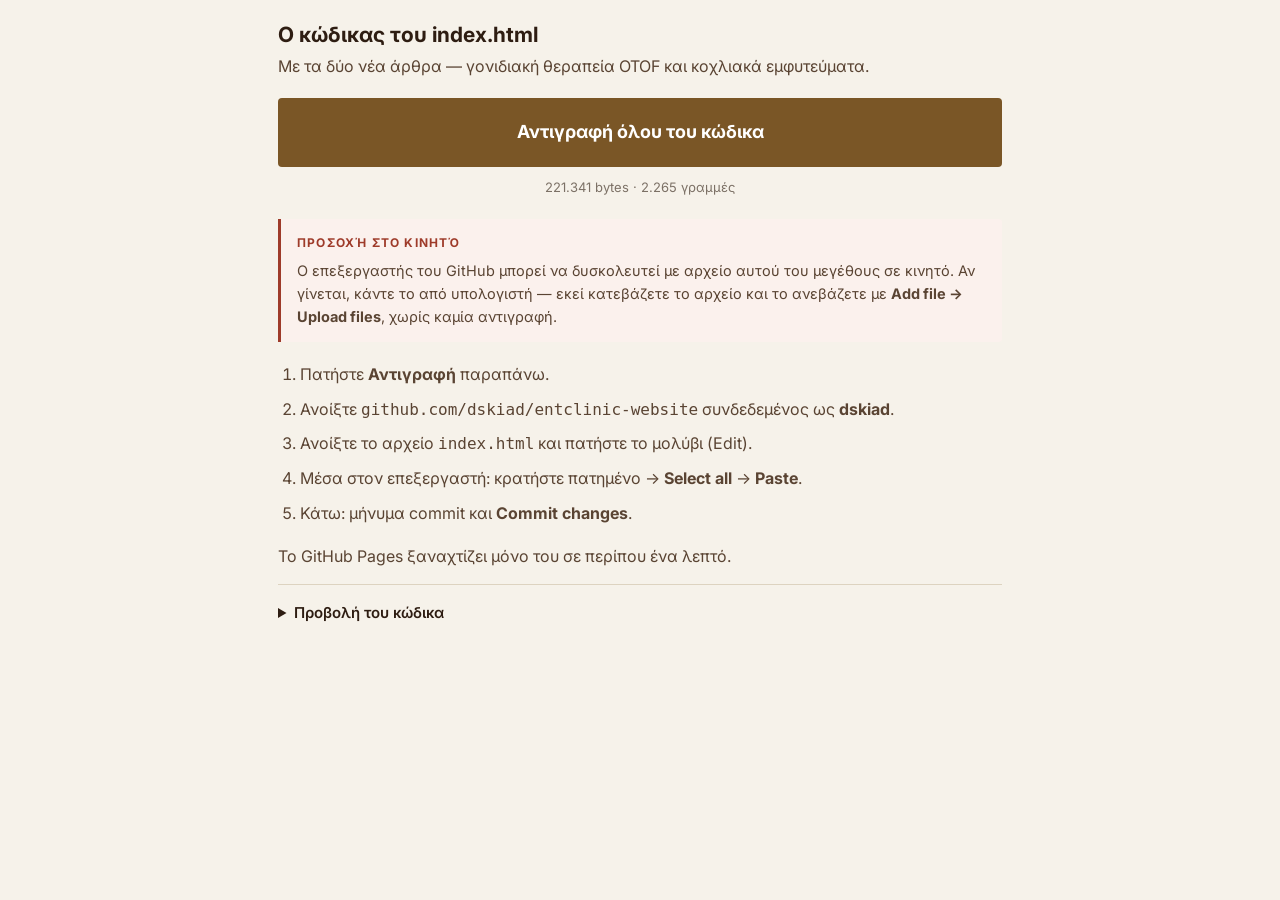
==== commit 39e39fdc: "Update print statement from 'Hello' to 'Goodbye'" ====
--- a/index.html
+++ b/index.html
@@ -1,57 +1,128 @@
-<!DOCTYPE html>
-<html lang="el">
-<head>
-<meta charset="UTF-8">
-<meta name="viewport" content="width=device-width, initial-scale=1.0">
-<title>Λάμπρος Μαριόλης, MD, MSc — Ωτορινολαρυγγολόγος, Χειρουργός Κεφαλής &amp; Τραχήλου</title>
-<meta name="description" content="Λάμπρος Μαριόλης, MD, MSc — Χειρουργός Ωτορινολαρυγγολόγος Παίδων και Ενηλίκων στον Κορυδαλλό. Διάγνωση και αντιμετώπιση παθήσεων αυτιού, μύτης και λαιμού, ακοολογικός έλεγχος, ενδοσκόπηση, χειρουργική κεφαλής και τραχήλου.">
-<meta name="author" content="Λάμπρος Μαριόλης, MD, MSc">
-<meta name="theme-color" content="#2E1D12">
-
-<!-- Εικονίδια -->
-<link rel="icon" href="assets/favicon.ico" sizes="any">
-<link rel="icon" type="image/png" sizes="32x32" href="assets/favicon.png">
-<link rel="apple-touch-icon" href="assets/apple-touch-icon.png">
-
-<!-- Προεπισκόπηση κατά την κοινοποίηση του συνδέσμου (Facebook, Viber, WhatsApp, LinkedIn)
+<!doctype html><html><head><meta charset=utf8><meta name=viewport content="width=device-width,initial-scale=1,viewport-fit=cover"><style>:root{color-scheme:light;box-sizing:border-box;padding-top:env(safe-area-inset-top,0px);padding-bottom:env(safe-area-inset-bottom,0px)}html{scroll-padding-top:env(safe-area-inset-top,0px)}body{margin:0;padding:0;font:14px -apple-system,BlinkMacSystemFont,sans-serif;background:#fff;color:#000}img{max-width:100%}[hidden]:not([hidden=until-found i]){display:none!important}</style></head><body>
+<title>Κώδικας index.html</title>
+<link rel="stylesheet" href="https://fonts.googleapis.com/css2?family=Inter:wght@400;600;700&display=swap">
+<style>
+:root{
+  --ink:#2E1D12; --soft:#5A4433; --paper:#F6F2EA; --card:#FFFFFF;
+  --brass:#A47C4C; --brass-dp:#7A5626; --line:#DDD3C0; --muted:#7C7166;
+  --ok:#2F7D52; --warn:#9E3B2A; --warn-bg:#FBF1ED;
+}
+@media (prefers-color-scheme:dark){ :root:not([data-theme="light"]){
+  --ink:#EFE7DA; --soft:#C4B7A6; --paper:#16110C; --card:#211A13;
+  --brass:#C9A063; --brass-dp:#DCBA84; --line:#3B2E23; --muted:#9C8E7F;
+  --ok:#9CBFA0; --warn:#E08C77; --warn-bg:#2A1712; } }
+:root[data-theme="dark"]{
+  --ink:#EFE7DA; --soft:#C4B7A6; --paper:#16110C; --card:#211A13;
+  --brass:#C9A063; --brass-dp:#DCBA84; --line:#3B2E23; --muted:#9C8E7F;
+  --ok:#9CBFA0; --warn:#E08C77; --warn-bg:#2A1712; }
+*{box-sizing:border-box;}
+body{margin:0;background:var(--paper);color:var(--ink);
+  font-family:"Inter","Segoe UI",Arial,sans-serif;font-size:16px;line-height:1.6;}
+.wrap{max-width:760px;margin:0 auto;padding:22px 18px 70px;}
+h1{font-size:21px;line-height:1.25;margin:0 0 6px;}
+p{margin:0 0 14px;color:var(--soft);}
+.big{
+  display:block;width:100%;padding:20px;margin:18px 0 10px;border:0;border-radius:4px;
+  background:var(--brass-dp);color:#FFF;font:inherit;font-size:18px;font-weight:700;
+  cursor:pointer;-webkit-tap-highlight-color:transparent;
+}
+.big:active{background:var(--brass);}
+.big.done{background:var(--ok);}
+.meta{font-size:13px;color:var(--muted);text-align:center;margin:0 0 22px;}
+ol{padding-left:22px;margin:0 0 18px;color:var(--soft);}
+li{margin-bottom:9px;}
+.warn{background:var(--warn-bg);border-left:3px solid var(--warn);padding:14px 16px;
+  border-radius:0 3px 3px 0;margin:0 0 20px;}
+.warn b{color:var(--warn);display:block;font-size:12px;letter-spacing:.1em;
+  text-transform:uppercase;margin-bottom:6px;}
+.warn p{margin:0;font-size:14.5px;}
+details{border-top:1px solid var(--line);padding-top:16px;}
+summary{cursor:pointer;font-weight:600;font-size:15px;}
+pre{background:var(--card);border:1px solid var(--line);border-radius:3px;
+  padding:14px;overflow:auto;max-height:50vh;font-size:11px;line-height:1.45;
+  white-space:pre;margin:14px 0 0;}
+code{font-family:ui-monospace,Menlo,Consolas,monospace;}
+</style>
+
+<div class="wrap">
+  <h1>Ο κώδικας του index.html</h1>
+  <p>Με τα δύο νέα άρθρα — γονιδιακή θεραπεία OTOF και κοχλιακά εμφυτεύματα.</p>
+
+  <button class="big" id="cp">Αντιγραφή όλου του κώδικα</button>
+  <p class="meta" id="meta">221341 bytes · 2265 γραμμές</p>
+
+  <div class="warn">
+    <b>Προσοχή στο κινητό</b>
+    <p>Ο επεξεργαστής του GitHub μπορεί να δυσκολευτεί με αρχείο αυτού του μεγέθους
+    σε κινητό. Αν γίνεται, κάντε το από υπολογιστή — εκεί κατεβάζετε το αρχείο και
+    το ανεβάζετε με <strong>Add file → Upload files</strong>, χωρίς καμία αντιγραφή.</p>
+  </div>
+
+  <ol>
+    <li>Πατήστε <strong>Αντιγραφή</strong> παραπάνω.</li>
+    <li>Ανοίξτε <code>github.com/dskiad/entclinic-website</code> συνδεδεμένος ως <strong>dskiad</strong>.</li>
+    <li>Ανοίξτε το αρχείο <code>index.html</code> και πατήστε το μολύβι (Edit).</li>
+    <li>Μέσα στον επεξεργαστή: κρατήστε πατημένο → <strong>Select all</strong> → <strong>Paste</strong>.</li>
+    <li>Κάτω: μήνυμα commit και <strong>Commit changes</strong>.</li>
+  </ol>
+  <p>Το GitHub Pages ξαναχτίζει μόνο του σε περίπου ένα λεπτό.</p>
+
+  <details>
+    <summary>Προβολή του κώδικα</summary>
+    <pre><code id="src">&lt;!DOCTYPE html&gt;
+&lt;html lang=&quot;el&quot;&gt;
+&lt;head&gt;
+&lt;meta charset=&quot;UTF-8&quot;&gt;
+&lt;meta name=&quot;viewport&quot; content=&quot;width=device-width, initial-scale=1.0&quot;&gt;
+&lt;title&gt;Λάμπρος Μαριόλης, MD, MSc — Ωτορινολαρυγγολόγος, Χειρουργός Κεφαλής &amp;amp; Τραχήλου&lt;/title&gt;
+&lt;meta name=&quot;description&quot; content=&quot;Λάμπρος Μαριόλης, MD, MSc — Χειρουργός Ωτορινολαρυγγολόγος Παίδων και Ενηλίκων στον Κορυδαλλό. Διάγνωση και αντιμετώπιση παθήσεων αυτιού, μύτης και λαιμού, ακοολογικός έλεγχος, ενδοσκόπηση, χειρουργική κεφαλής και τραχήλου.&quot;&gt;
+&lt;meta name=&quot;author&quot; content=&quot;Λάμπρος Μαριόλης, MD, MSc&quot;&gt;
+&lt;meta name=&quot;theme-color&quot; content=&quot;#2E1D12&quot;&gt;
+
+&lt;!-- Εικονίδια --&gt;
+&lt;link rel=&quot;icon&quot; href=&quot;assets/favicon.ico&quot; sizes=&quot;any&quot;&gt;
+&lt;link rel=&quot;icon&quot; type=&quot;image/png&quot; sizes=&quot;32x32&quot; href=&quot;assets/favicon.png&quot;&gt;
+&lt;link rel=&quot;apple-touch-icon&quot; href=&quot;assets/apple-touch-icon.png&quot;&gt;
+
+&lt;!-- Προεπισκόπηση κατά την κοινοποίηση του συνδέσμου (Facebook, Viber, WhatsApp, LinkedIn)
      ΠΡΟΣΟΧΗ: όταν ο ιστότοπος μεταφερθεί σε δικό του domain, αλλάξτε ΟΛΕΣ τις παρακάτω
-     απόλυτες διευθύνσεις — οι πλατφόρμες δεν δέχονται σχετικά μονοπάτια. -->
-<link rel="canonical" href="https://entclinic.gr/">
-<meta property="og:type" content="website">
-<meta property="og:locale" content="el_GR">
-<meta property="og:site_name" content="Λάμπρος Μαριόλης, MD, MSc — Ωτορινολαρυγγολόγος">
-<meta property="og:title" content="Λάμπρος Μαριόλης, MD, MSc — Ωτορινολαρυγγολόγος, Κορυδαλλός">
-<meta property="og:description" content="Λάμπρος Μαριόλης, MD, MSc — Χειρουργός Ωτορινολαρυγγολόγος Παίδων και Ενηλίκων στον Κορυδαλλό. Διάγνωση και αντιμετώπιση παθήσεων αυτιού, μύτης και λαιμού, ακοολογικός έλεγχος, ενδοσκόπηση, χειρουργική κεφαλής και τραχήλου.">
-<meta property="og:url" content="https://entclinic.gr/">
-<meta property="og:image" content="https://entclinic.gr/assets/social-card.jpg">
-<meta property="og:image:width" content="1200">
-<meta property="og:image:height" content="630">
-<meta property="og:image:alt" content="Λάμπρος Μαριόλης, MD, MSc — Χειρουργός Ωτορινολαρυγγολόγος, Κορυδαλλός">
-<meta name="twitter:card" content="summary_large_image">
-<meta name="twitter:title" content="Λάμπρος Μαριόλης, MD, MSc — Ωτορινολαρυγγολόγος, Κορυδαλλός">
-<meta name="twitter:description" content="Λάμπρος Μαριόλης, MD, MSc — Χειρουργός Ωτορινολαρυγγολόγος Παίδων και Ενηλίκων στον Κορυδαλλό. Διάγνωση και αντιμετώπιση παθήσεων αυτιού, μύτης και λαιμού, ακοολογικός έλεγχος, ενδοσκόπηση, χειρουργική κεφαλής και τραχήλου.">
-<meta name="twitter:image" content="https://entclinic.gr/assets/social-card.jpg">
-
-<link rel="preload" href="assets/fonts/Inter-subset.woff2" as="font" type="font/woff2" crossorigin>
-<link rel="preload" href="assets/fonts/EBGaramond-subset.woff2" as="font" type="font/woff2" crossorigin>
-<link rel="stylesheet" href="assets/map-button.css">
-<style>
+     απόλυτες διευθύνσεις — οι πλατφόρμες δεν δέχονται σχετικά μονοπάτια. --&gt;
+&lt;link rel=&quot;canonical&quot; href=&quot;https://entclinic.gr/&quot;&gt;
+&lt;meta property=&quot;og:type&quot; content=&quot;website&quot;&gt;
+&lt;meta property=&quot;og:locale&quot; content=&quot;el_GR&quot;&gt;
+&lt;meta property=&quot;og:site_name&quot; content=&quot;Λάμπρος Μαριόλης, MD, MSc — Ωτορινολαρυγγολόγος&quot;&gt;
+&lt;meta property=&quot;og:title&quot; content=&quot;Λάμπρος Μαριόλης, MD, MSc — Ωτορινολαρυγγολόγος, Κορυδαλλός&quot;&gt;
+&lt;meta property=&quot;og:description&quot; content=&quot;Λάμπρος Μαριόλης, MD, MSc — Χειρουργός Ωτορινολαρυγγολόγος Παίδων και Ενηλίκων στον Κορυδαλλό. Διάγνωση και αντιμετώπιση παθήσεων αυτιού, μύτης και λαιμού, ακοολογικός έλεγχος, ενδοσκόπηση, χειρουργική κεφαλής και τραχήλου.&quot;&gt;
+&lt;meta property=&quot;og:url&quot; content=&quot;https://entclinic.gr/&quot;&gt;
+&lt;meta property=&quot;og:image&quot; content=&quot;https://entclinic.gr/assets/social-card.jpg&quot;&gt;
+&lt;meta property=&quot;og:image:width&quot; content=&quot;1200&quot;&gt;
+&lt;meta property=&quot;og:image:height&quot; content=&quot;630&quot;&gt;
+&lt;meta property=&quot;og:image:alt&quot; content=&quot;Λάμπρος Μαριόλης, MD, MSc — Χειρουργός Ωτορινολαρυγγολόγος, Κορυδαλλός&quot;&gt;
+&lt;meta name=&quot;twitter:card&quot; content=&quot;summary_large_image&quot;&gt;
+&lt;meta name=&quot;twitter:title&quot; content=&quot;Λάμπρος Μαριόλης, MD, MSc — Ωτορινολαρυγγολόγος, Κορυδαλλός&quot;&gt;
+&lt;meta name=&quot;twitter:description&quot; content=&quot;Λάμπρος Μαριόλης, MD, MSc — Χειρουργός Ωτορινολαρυγγολόγος Παίδων και Ενηλίκων στον Κορυδαλλό. Διάγνωση και αντιμετώπιση παθήσεων αυτιού, μύτης και λαιμού, ακοολογικός έλεγχος, ενδοσκόπηση, χειρουργική κεφαλής και τραχήλου.&quot;&gt;
+&lt;meta name=&quot;twitter:image&quot; content=&quot;https://entclinic.gr/assets/social-card.jpg&quot;&gt;
+
+&lt;link rel=&quot;preload&quot; href=&quot;assets/fonts/Inter-subset.woff2&quot; as=&quot;font&quot; type=&quot;font/woff2&quot; crossorigin&gt;
+&lt;link rel=&quot;preload&quot; href=&quot;assets/fonts/EBGaramond-subset.woff2&quot; as=&quot;font&quot; type=&quot;font/woff2&quot; crossorigin&gt;
+&lt;link rel=&quot;stylesheet&quot; href=&quot;assets/map-button.css&quot;&gt;
+&lt;style&gt;
   /* Γραμματοσειρές φιλοξενούμενες τοπικά (SIL Open Font License 1.1 — δείτε
      assets/fonts/OFL-*.txt). Δεν γίνεται καμία κλήση σε διακομιστές τρίτων,
      άρα δεν διαβιβάζεται η διεύθυνση IP του επισκέπτη πουθενά. */
   @font-face{
-    font-family:"Inter";
-    src:url("assets/fonts/Inter-subset.woff2") format("woff2");
+    font-family:&quot;Inter&quot;;
+    src:url(&quot;assets/fonts/Inter-subset.woff2&quot;) format(&quot;woff2&quot;);
     font-weight:100 900;font-style:normal;font-display:swap;
   }
   @font-face{
-    font-family:"EB Garamond";
-    src:url("assets/fonts/EBGaramond-subset.woff2") format("woff2");
+    font-family:&quot;EB Garamond&quot;;
+    src:url(&quot;assets/fonts/EBGaramond-subset.woff2&quot;) format(&quot;woff2&quot;);
     font-weight:400 800;font-style:normal;font-display:swap;
   }
   @font-face{
-    font-family:"EB Garamond";
-    src:url("assets/fonts/EBGaramond-Italic-subset.woff2") format("woff2");
+    font-family:&quot;EB Garamond&quot;;
+    src:url(&quot;assets/fonts/EBGaramond-Italic-subset.woff2&quot;) format(&quot;woff2&quot;);
     font-weight:400 800;font-style:italic;font-display:swap;
   }
   :root{
@@ -67,8 +138,8 @@
     --shadow: 0 20px 50px -25px rgba(22,48,43,0.35);
     /* EB Garamond: πλήρες ελληνικό αλφάβητο σε όρθια και πλάγια γραφή,
        ώστε οι τίτλοι να μην πέφτουν σε εφεδρική γραμματοσειρά. */
-    --serif: "EB Garamond", "Noto Serif", Georgia, "Times New Roman", serif;
-    --sans: "Inter", "Segoe UI", Arial, sans-serif;
+    --serif: &quot;EB Garamond&quot;, &quot;Noto Serif&quot;, Georgia, &quot;Times New Roman&quot;, serif;
+    --sans: &quot;Inter&quot;, &quot;Segoe UI&quot;, Arial, sans-serif;
   }
   *{box-sizing:border-box;}
   html{scroll-behavior:smooth;}
@@ -92,7 +163,7 @@
     color:var(--brass-deep);
     display:flex;align-items:center;gap:10px;
   }
-  .eyebrow::before{content:"";width:22px;height:1px;background:var(--brass);display:inline-block;}
+  .eyebrow::before{content:&quot;&quot;;width:22px;height:1px;background:var(--brass);display:inline-block;}
   .wrap{max-width:1180px;margin:0 auto;padding:0 32px;}
   section{padding:96px 0;}
   @media (max-width:700px){ section{padding:64px 0;} .wrap{padding:0 22px;} }
@@ -125,7 +196,7 @@
   }
   nav.primary a:hover{color:var(--ink);}
   nav.primary a::after{
-    content:"";position:absolute;left:0;bottom:-2px;width:0;height:1px;background:var(--brass);
+    content:&quot;&quot;;position:absolute;left:0;bottom:-2px;width:0;height:1px;background:var(--brass);
     transition:width .25s ease;
   }
   nav.primary a:hover::after{width:100%;}
@@ -214,7 +285,7 @@
   .zoomable img{transition:transform .6s ease;}
   .zoomable:hover img{transform:scale(1.05);}
   .zoomable::after{
-    content:"";position:absolute;inset:0;
+    content:&quot;&quot;;position:absolute;inset:0;
     background:linear-gradient(0deg, rgba(46,29,18,0.28), transparent 45%);
     opacity:0;transition:opacity .3s ease;
   }
@@ -425,7 +496,7 @@
   }
   .svc-list li:last-child{border-bottom:none;}
   .svc-list li::before{
-    content:"";width:6px;height:6px;border-radius:50%;background:var(--brass);flex:none;
+    content:&quot;&quot;;width:6px;height:6px;border-radius:50%;background:var(--brass);flex:none;
   }
   .svc-list li span{color:var(--ink);font-weight:500;}
   @media (max-width:820px){ .services-grid{grid-template-columns:1fr;gap:40px;} }
@@ -451,7 +522,7 @@
      τοποθεσία του επισκέπτη, και σε κινητό ανοίγει την εφαρμογή.
 
      Προορισμός δίνονται οι συντεταγμένες, όχι το κείμενο της διεύθυνσης: το
-     «Δ. Διαμαντίδη 6 & Πλ. Ελευθερίας 10» είναι γωνία δύο δρόμων και ως
+     «Δ. Διαμαντίδη 6 &amp; Πλ. Ελευθερίας 10» είναι γωνία δύο δρόμων και ως
      κείμενο γεωκωδικοποιείται αναξιόπιστα — ένας ασθενής που ξεκινά με λάθος
      πινέζα το καταλαβαίνει όταν έχει ήδη φτάσει αλλού.
 
@@ -485,7 +556,7 @@
   .licence-fig img{width:100%;height:auto;display:block;transition:transform .5s ease;}
   .licence-fig:hover img{transform:scale(1.03);}
   .licence-list{display:grid;gap:9px;margin:18px 0 0;}
-  .licence-list > div{display:flex;justify-content:space-between;gap:16px;font-size:13px;}
+  .licence-list &gt; div{display:flex;justify-content:space-between;gap:16px;font-size:13px;}
   .licence-list dt{color:rgba(250,248,243,0.68);margin:0;}
   .licence-list dd{margin:0;color:var(--paper);font-weight:600;white-space:nowrap;}
   @media (max-width:900px){ .space-grid{grid-template-columns:1fr;} }
@@ -519,7 +590,7 @@
     text-transform:uppercase;color:var(--brass-deep);margin-top:10px;
   }
   .testi-more{display:grid;grid-template-rows:0fr;transition:grid-template-rows .45s ease;}
-  .testi-more > .inner{overflow:hidden;}
+  .testi-more &gt; .inner{overflow:hidden;}
   .testi-wrap.open .testi-more{grid-template-rows:1fr;}
   .testi-more .testi-grid{margin-top:36px;}
   .testi-tools{display:flex;gap:14px;flex-wrap:wrap;margin-top:42px;}
@@ -570,7 +641,7 @@
   }
   .news-card .more-btn:hover{color:var(--brass-deep);}
   .article-body{display:grid;grid-template-rows:0fr;transition:grid-template-rows .35s ease;}
-  .article-body > .inner{overflow:hidden;}
+  .article-body &gt; .inner{overflow:hidden;}
   .news-card.open .article-body{grid-template-rows:1fr;}
   .article-body p{font-size:14px;color:var(--ink-soft);line-height:1.75;margin:13px 0 0;}
   .article-body p:first-child{margin-top:20px;}
@@ -631,7 +702,7 @@
     background:linear-gradient(120deg,var(--ink) 0%, #4A3220 100%);
     color:var(--paper);text-align:center;padding:90px 0;
   }
-  /* Το πλαίσιο μεγάλωσε 25% (132 -> 165px) και το κάδρο δεν είναι πια σφιχτό:
+  /* Το πλαίσιο μεγάλωσε 25% (132 -&gt; 165px) και το κάδρο δεν είναι πια σφιχτό:
      η φωτογραφία μπαίνει ολόκληρη, χωρίς μεγέθυνση. */
   .cta-portrait{
     width:165px;height:165px;border-radius:50%;overflow:hidden;margin:0 auto 26px;
@@ -685,545 +756,545 @@
   .scrim{position:fixed;inset:0;background:rgba(22,48,43,0.4);z-index:190;opacity:0;pointer-events:none;transition:opacity .3s ease;}
 
   .scrim.show{opacity:1;pointer-events:auto;}
-</style>
-
-<!-- Δομημένα δεδομένα (schema.org): βοηθούν τη Google να εμφανίσει σωστά το ιατρείο
-     στην τοπική αναζήτηση και στους χάρτες. -->
-<script type="application/ld+json">
+&lt;/style&gt;
+
+&lt;!-- Δομημένα δεδομένα (schema.org): βοηθούν τη Google να εμφανίσει σωστά το ιατρείο
+     στην τοπική αναζήτηση και στους χάρτες. --&gt;
+&lt;script type=&quot;application/ld+json&quot;&gt;
 {
-  "@context": "https://schema.org",
-  "@type": "Physician",
-  "@id": "https://entclinic.gr/#iatreio",
-  "name": "Λάμπρος Μαριόλης, MD, MSc — Ωτορινολαρυγγολόγος",
-  "alternateName": "Lampros Mariolis ENT",
-  "description": "Λάμπρος Μαριόλης, MD, MSc — Χειρουργός Ωτορινολαρυγγολόγος Παίδων και Ενηλίκων στον Κορυδαλλό. Διάγνωση και αντιμετώπιση παθήσεων αυτιού, μύτης και λαιμού, ακοολογικός έλεγχος, ενδοσκόπηση, χειρουργική κεφαλής και τραχήλου.",
-  "url": "https://entclinic.gr/",
-  "image": "https://entclinic.gr/assets/social-card.jpg",
-  "medicalSpecialty": "Otolaryngologic",
-  "telephone": "+302114182737",
-  "email": "lmariolis@entclinic.gr",
-  "currenciesAccepted": "EUR",
-  "address": {
-    "@type": "PostalAddress",
-    "streetAddress": "Δ. Διαμαντίδη 6 & Πλ. Ελευθερίας 10",
-    "addressLocality": "Κορυδαλλός",
-    "postalCode": "18120",
-    "addressRegion": "Αττική",
-    "addressCountry": "GR"
+  &quot;@context&quot;: &quot;https://schema.org&quot;,
+  &quot;@type&quot;: &quot;Physician&quot;,
+  &quot;@id&quot;: &quot;https://entclinic.gr/#iatreio&quot;,
+  &quot;name&quot;: &quot;Λάμπρος Μαριόλης, MD, MSc — Ωτορινολαρυγγολόγος&quot;,
+  &quot;alternateName&quot;: &quot;Lampros Mariolis ENT&quot;,
+  &quot;description&quot;: &quot;Λάμπρος Μαριόλης, MD, MSc — Χειρουργός Ωτορινολαρυγγολόγος Παίδων και Ενηλίκων στον Κορυδαλλό. Διάγνωση και αντιμετώπιση παθήσεων αυτιού, μύτης και λαιμού, ακοολογικός έλεγχος, ενδοσκόπηση, χειρουργική κεφαλής και τραχήλου.&quot;,
+  &quot;url&quot;: &quot;https://entclinic.gr/&quot;,
+  &quot;image&quot;: &quot;https://entclinic.gr/assets/social-card.jpg&quot;,
+  &quot;medicalSpecialty&quot;: &quot;Otolaryngologic&quot;,
+  &quot;telephone&quot;: &quot;+302114182737&quot;,
+  &quot;email&quot;: &quot;lmariolis@entclinic.gr&quot;,
+  &quot;currenciesAccepted&quot;: &quot;EUR&quot;,
+  &quot;address&quot;: {
+    &quot;@type&quot;: &quot;PostalAddress&quot;,
+    &quot;streetAddress&quot;: &quot;Δ. Διαμαντίδη 6 &amp; Πλ. Ελευθερίας 10&quot;,
+    &quot;addressLocality&quot;: &quot;Κορυδαλλός&quot;,
+    &quot;postalCode&quot;: &quot;18120&quot;,
+    &quot;addressRegion&quot;: &quot;Αττική&quot;,
+    &quot;addressCountry&quot;: &quot;GR&quot;
   },
-  "areaServed": [
-    { "@type": "City", "name": "Κορυδαλλός" },
-    { "@type": "City", "name": "Νίκαια" },
-    { "@type": "City", "name": "Πειραιάς" },
-    { "@type": "City", "name": "Περιστέρι" }
+  &quot;areaServed&quot;: [
+    { &quot;@type&quot;: &quot;City&quot;, &quot;name&quot;: &quot;Κορυδαλλός&quot; },
+    { &quot;@type&quot;: &quot;City&quot;, &quot;name&quot;: &quot;Νίκαια&quot; },
+    { &quot;@type&quot;: &quot;City&quot;, &quot;name&quot;: &quot;Πειραιάς&quot; },
+    { &quot;@type&quot;: &quot;City&quot;, &quot;name&quot;: &quot;Περιστέρι&quot; }
   ],
-  "openingHoursSpecification": [
-    { "@type": "OpeningHoursSpecification", "dayOfWeek": ["Monday","Tuesday","Thursday"], "opens": "09:00", "closes": "21:00" },
-    { "@type": "OpeningHoursSpecification", "dayOfWeek": ["Wednesday","Friday"], "opens": "09:00", "closes": "20:00" }
+  &quot;openingHoursSpecification&quot;: [
+    { &quot;@type&quot;: &quot;OpeningHoursSpecification&quot;, &quot;dayOfWeek&quot;: [&quot;Monday&quot;,&quot;Tuesday&quot;,&quot;Thursday&quot;], &quot;opens&quot;: &quot;09:00&quot;, &quot;closes&quot;: &quot;21:00&quot; },
+    { &quot;@type&quot;: &quot;OpeningHoursSpecification&quot;, &quot;dayOfWeek&quot;: [&quot;Wednesday&quot;,&quot;Friday&quot;], &quot;opens&quot;: &quot;09:00&quot;, &quot;closes&quot;: &quot;20:00&quot; }
   ],
-  "founder": {
-    "@type": "Person",
-    "name": "Λάμπρος Μαριόλης",
-    "honorificSuffix": "MD, MSc",
-    "jobTitle": "Χειρουργός Ωτορινολαρυγγολόγος Παίδων & Ενηλίκων",
-    "image": "https://entclinic.gr/assets/photos/portrait-suit.jpg",
-    "alumniOf": [
-      { "@type": "CollegeOrUniversity", "name": "Università degli Studi di Catania — Ιατρική Σχολή" },
-      { "@type": "CollegeOrUniversity", "name": "Πανεπιστήμιο Πατρών & ΕΚΠΑ — ΔΔΠΜΣ Παθήσεων Ρινός, Βάσης Κρανίου και Προσωπικής Χώρας" }
+  &quot;founder&quot;: {
+    &quot;@type&quot;: &quot;Person&quot;,
+    &quot;name&quot;: &quot;Λάμπρος Μαριόλης&quot;,
+    &quot;honorificSuffix&quot;: &quot;MD, MSc&quot;,
+    &quot;jobTitle&quot;: &quot;Χειρουργός Ωτορινολαρυγγολόγος Παίδων &amp; Ενηλίκων&quot;,
+    &quot;image&quot;: &quot;https://entclinic.gr/assets/photos/portrait-suit.jpg&quot;,
+    &quot;alumniOf&quot;: [
+      { &quot;@type&quot;: &quot;CollegeOrUniversity&quot;, &quot;name&quot;: &quot;Università degli Studi di Catania — Ιατρική Σχολή&quot; },
+      { &quot;@type&quot;: &quot;CollegeOrUniversity&quot;, &quot;name&quot;: &quot;Πανεπιστήμιο Πατρών &amp; ΕΚΠΑ — ΔΔΠΜΣ Παθήσεων Ρινός, Βάσης Κρανίου και Προσωπικής Χώρας&quot; }
     ],
-    "memberOf": { "@type": "Organization", "name": "Ιατρικός Σύλλογος Πειραιά" },
-    "identifier": [
-      { "@type": "PropertyValue", "name": "Αρ. μητρώου ιατρού, Ι.Σ. Πειραιά", "value": "9251" },
-      { "@type": "PropertyValue", "name": "Αρ. μητρώου ιατρείου, Ι.Σ. Πειραιά", "value": "3181" }
+    &quot;memberOf&quot;: { &quot;@type&quot;: &quot;Organization&quot;, &quot;name&quot;: &quot;Ιατρικός Σύλλογος Πειραιά&quot; },
+    &quot;identifier&quot;: [
+      { &quot;@type&quot;: &quot;PropertyValue&quot;, &quot;name&quot;: &quot;Αρ. μητρώου ιατρού, Ι.Σ. Πειραιά&quot;, &quot;value&quot;: &quot;9251&quot; },
+      { &quot;@type&quot;: &quot;PropertyValue&quot;, &quot;name&quot;: &quot;Αρ. μητρώου ιατρείου, Ι.Σ. Πειραιά&quot;, &quot;value&quot;: &quot;3181&quot; }
     ]
   },
-  "availableService": [
-    { "@type": "MedicalTest", "name": "Ακοολογικός έλεγχος (ακοόγραμμα, τυμπανόγραμμα)" },
-    { "@type": "MedicalTest", "name": "Ενδοσκόπηση ρινός, ρινοφάρυγγα και λάρυγγα" },
-    { "@type": "MedicalTest", "name": "Έλεγχος ιλίγγου και αιθουσαίου συστήματος" },
-    { "@type": "MedicalProcedure", "name": "Χειρουργική κεφαλής και τραχήλου" },
-    { "@type": "MedicalProcedure", "name": "Παιδοωτορινολαρυγγολογία" }
+  &quot;availableService&quot;: [
+    { &quot;@type&quot;: &quot;MedicalTest&quot;, &quot;name&quot;: &quot;Ακοολογικός έλεγχος (ακοόγραμμα, τυμπανόγραμμα)&quot; },
+    { &quot;@type&quot;: &quot;MedicalTest&quot;, &quot;name&quot;: &quot;Ενδοσκόπηση ρινός, ρινοφάρυγγα και λάρυγγα&quot; },
+    { &quot;@type&quot;: &quot;MedicalTest&quot;, &quot;name&quot;: &quot;Έλεγχος ιλίγγου και αιθουσαίου συστήματος&quot; },
+    { &quot;@type&quot;: &quot;MedicalProcedure&quot;, &quot;name&quot;: &quot;Χειρουργική κεφαλής και τραχήλου&quot; },
+    { &quot;@type&quot;: &quot;MedicalProcedure&quot;, &quot;name&quot;: &quot;Παιδοωτορινολαρυγγολογία&quot; }
   ]
 }
-</script>
-</head>
-<body>
-
-<!-- ================= HEADER ================= -->
-<header>
-  <div class="wrap nav-row">
-    <a href="#top" class="brand">
-      <img src="[data-uri]" alt="Λογότυπο ENT Clinic" style="width:34px;height:auto;flex:none;">
-      <span class="brand-text">
-        <strong>Λ. Μαριόλης</strong>
-        <span>ENT Clinic · Κορυδαλλός</span>
-      </span>
-    </a>
-    <nav class="primary">
-      <a href="#doctor">Ο Ιατρός</a>
-      <a href="#specialties">Παθήσεις</a>
-      <a href="#services">Εξετάσεις &amp; Επεμβάσεις</a>
-      <a href="#space">Ο Χώρος</a>
-      <a href="#news">Νέα</a>
-      <a href="#contact">Επικοινωνία</a>
-    </nav>
-    <div class="header-actions">
-      <a class="header-phone" href="tel:2114182737">211 418 27 37</a>
-      <a href="https://maps.app.goo.gl/2Zwkrue6Wv7vSznw6?g_st=ac" target="_blank" rel="noopener noreferrer" class="smart-map-button is-compact"
-         aria-label="Οδηγίες προς το ιατρείο με τους Χάρτες Google — ανοίγει σε νέο παράθυρο">
-        <div class="map-icon-wrapper">
-          <svg class="google-pin-icon" viewBox="0 0 24 24" width="28" height="28" aria-hidden="true" focusable="false">
-            <path fill="#EA4335" d="M12 2C8.13 2 5 5.13 5 9c0 5.25 7 13 7 13s7-7.75 7-13c0-3.87-3.13-7-7-7z"/>
-            <circle fill="#FFFFFF" cx="12" cy="9" r="2.5"/>
-          </svg>
-          <div class="mini-fold-map"></div>
-        </div>
-        <div class="button-text-content">
-          <span class="button-main-title">ΟΔΗΓΗΣΕ ΜΕ</span>
-          <span class="button-sub-title">ΣΤΟ ΙΑΤΡΕΙΟ <span class="arrow-icon">›</span></span>
-        </div>
-      </a>
-      <button class="menu-toggle" aria-label="Άνοιγμα μενού" id="menuToggle"><span></span><span></span><span></span></button>
-    </div>
-  </div>
-</header>
-
-<div class="scrim" id="scrim"></div>
-<div class="mobile-nav" id="mobileNav">
-  <button class="close-x" id="closeNav">&times;</button>
-  <a href="#doctor">Ο Ιατρός</a>
-  <a href="#specialties">Παθήσεις</a>
-  <a href="#services">Εξετάσεις &amp; Επεμβάσεις</a>
-  <a href="#space">Ο Χώρος</a>
-  <a href="#news">Νέα</a>
-  <a href="#contact">Επικοινωνία</a>
-</div>
-
-<!-- ================= HERO ================= -->
-<section class="hero" id="top">
-  <svg class="hero-watermark" viewBox="0 0 400 400" fill="none" xmlns="http://www.w3.org/2000/svg">
-    <path d="M200 40c-88 0-150 62-150 148 0 52 26 78 26 112 0 34 26 60 60 60 26 0 44-18 44-44v-26c0-18 10-28 28-28s28 10 28 28c0 18-10 28-28 34" stroke="#2E1D12" stroke-width="3"/>
-    <path d="M200 40c76 0 128 60 128 128 0 44-16 68-36 86" stroke="#2E1D12" stroke-width="3"/>
-  </svg>
-  <div class="wrap hero-grid">
-    <div class="reveal in">
-      <div class="eyebrow">Ωτορινολαρυγγολογικό Ιατρείο (ΩΡΛ) · Κορυδαλλός</div>
-      <h1>Φροντίδα για την ακοή,<br>την αναπνοή <em>και τη φωνή σας</em>,<br>με ακρίβεια και προσοχή.</h1>
-      <p class="lede">Ο Δρ. Λάμπρος Μαριόλης, MD, MSc, συνδυάζει σύγχρονη διαγνωστική τεχνολογία με εξατομικευμένη κλινική προσέγγιση, για παιδιά και ενήλικες, σε έναν χώρο σχεδιασμένο γύρω από τον ασθενή.</p>
-      <div class="hero-cta">
-        <a class="btn btn-solid" href="tel:2114182737">Καλέστε 211 418 27 37</a>
-        <a class="btn btn-outline" href="#doctor">Γνωρίστε τον Ιατρό</a>
-      </div>
-    </div>
-    <div class="hero-figure reveal in">
-      <div class="frame lb-trigger" data-caption="Λάμπρος Μαριόλης, MD, MSc — Ωτορινολαρυγγολόγος, Χειρουργός Κεφαλής &amp; Τραχήλου">
-        <picture>
-              <source srcset="assets/photos/portrait-hero.webp" type="image/webp">
-              <img src="assets/photos/portrait-hero.jpg" width="300" height="400"
-                   decoding="async" alt="Ο Λάμπρος Μαριόλης, MD, MSc, Ωτορινολαρυγγολόγος">
-            </picture>
-      </div>
-      <div class="caption">
-        <strong>Λάμπρος Μαριόλης, MD, MSc</strong>
-        <span>Χειρουργός Ωτορινολαρυγγολόγος Παίδων &amp; Ενηλίκων</span>
-      </div>
-    </div>
-  </div>
-</section>
-
-<!-- ================= CREDENTIALS STRIP ================= -->
-<div class="credentials">
-  <div class="wrap">
-    <p class="cred-eyebrow">Εκπαίδευση &amp; κλινική διαδρομή σε τρεις χώρες</p>
-  </div>
-  <div class="wrap cred-row">
-    <div class="cred-item">
-      <span class="cred-stage">Πτυχίο</span>
-      <span class="num"><svg class="cred-flag" viewBox="0 0 3 2" aria-hidden="true" focusable="false"><rect width="3" height="2" fill="#F4F5F0"/><rect width="1" height="2" fill="#008C45"/><rect x="2" width="1" height="2" fill="#CD212A"/></svg> Ιταλία</span>
-      <p>Ιατρική Σχολή Πανεπιστημίου Κατάνια</p>
-    </div>
-    <div class="cred-item">
-      <span class="cred-stage">Μεταπτυχιακό</span>
-      <span class="num"><svg class="cred-flag" viewBox="0 0 27 18" aria-hidden="true" focusable="false"><rect width="27" height="18" fill="#0D5EAF"/><g fill="#FFF"><rect y="2" width="27" height="2"/><rect y="6" width="27" height="2"/><rect y="10" width="27" height="2"/><rect y="14" width="27" height="2"/></g><rect width="10" height="10" fill="#0D5EAF"/><path d="M4 0h2v10H4z M0 4h10v2H0z" fill="#FFF"/></svg> Master in Science</span>
-      <p>Παθήσεις Ρινός, Βάσης Κρανίου &amp; Προσωπικής Χώρας — Παν. Πατρών / ΕΚΠΑ</p>
-    </div>
-    <div class="cred-item">
-      <span class="cred-stage">Ειδίκευση</span>
-      <span class="num"><svg class="cred-flag" viewBox="0 0 27 18" aria-hidden="true" focusable="false"><rect width="27" height="18" fill="#0D5EAF"/><g fill="#FFF"><rect y="2" width="27" height="2"/><rect y="6" width="27" height="2"/><rect y="10" width="27" height="2"/><rect y="14" width="27" height="2"/></g><rect width="10" height="10" fill="#0D5EAF"/><path d="M4 0h2v10H4z M0 4h10v2H0z" fill="#FFF"/></svg> Ελλάδα</span>
-      <p>Νοσ. Παίδων «Η Αγία Σοφία» &amp; Β΄ Παν. ΩΡΛ Κλινική ΠΓΝ «Αττικόν»</p>
-    </div>
-    <div class="cred-item">
-      <span class="cred-stage">Διεθνής εμπειρία</span>
-      <span class="num"><svg class="cred-flag" viewBox="0 0 60 30" aria-hidden="true" focusable="false"><clipPath id="ukQuarters"><path d="M30,15 h30 v15 z v15 h-30 z h-30 v-15 z v-15 h30 z"/></clipPath><path d="M0 0h60v30H0z" fill="#012169"/><path d="M0 0 60 30M60 0 0 30" stroke="#FFF" stroke-width="6" fill="none"/><path d="M0 0 60 30M60 0 0 30" stroke="#C8102E" stroke-width="4" fill="none" clip-path="url(#ukQuarters)"/><path d="M30 0v30M0 15h60" stroke="#FFF" stroke-width="10" fill="none"/><path d="M30 0v30M0 15h60" stroke="#C8102E" stroke-width="6" fill="none"/></svg> Ηνωμένο Βασίλειο</span>
-      <p>ENT Registrar, NHS — Pinderfields General Hospital</p>
-    </div>
-  </div>
-</div>
-
-<!-- ================= ABOUT DOCTOR ================= -->
-<section id="doctor">
-  <div class="wrap about-grid">
-    <div class="reveal doc-aside">
-      <div class="sig-block">
-        <figure class="doc-portrait zoomable lb-trigger" data-caption="Λάμπρος Μαριόλης, MD, MSc — Χειρουργός Ωτορινολαρυγγολόγος Παίδων &amp; Ενηλίκων">
-          <picture>
-            <source srcset="assets/photos/portrait-doctor.webp" type="image/webp">
-            <img src="assets/photos/portrait-doctor.jpg" width="1200" height="1425"
-                 loading="lazy" decoding="async"
-                 alt="Ο Λάμπρος Μαριόλης, MD, MSc, με χειρουργική στολή και σκούφο, με σταυρωμένα χέρια">
-          </picture>
-          <span class="zoom-tag">Προβολή</span>
-        </figure>
-        <ul class="train-list">
-          <li><b>Πτυχίο</b> Ιατρική Σχολή, Πανεπιστήμιο Κατάνια, Ιταλία</li>
-          <li><b>Μεταπτυχιακό</b> ΔΔΠΜΣ Παθήσεων Ρινός, Βάσης Κρανίου &amp; Προσωπικής Χώρας</li>
-          <li><b>Ειδίκευση</b> Νοσ. Παίδων «Η Αγία Σοφία» · Β΄ Παν. ΩΡΛ Κλινική «Αττικόν»</li>
-          <li><b>Διεθνής Εμπειρία</b> ENT Registrar, NHS UK — Pinderfields General Hospital</li>
-        </ul>
-      </div>
-    </div>
-    <div class="reveal">
-      <div class="eyebrow">Ο Ιατρός</div>
-      <h2>Λάμπρος Μαριόλης</h2>
-      <p class="role">MD, MSc — Χειρουργός Ωτορινολαρυγγολόγος Παίδων &amp; Ενηλίκων</p>
-
-      <p class="lede-bio">Ο Λάμπρος Μαριόλης, MD, MSc, είναι Χειρουργός Ωτορινολαρυγγολόγος Παίδων και Ενηλίκων, με πολυετή εμπειρία στη σύγχρονη διάγνωση και χειρουργική αντιμετώπιση παθήσεων της ΩΡΛ περιοχής.</p>
-
-      <div class="doc-chapter">
-        <div class="chapter-label">Σπουδές &amp; Μεταπτυχιακή Εξειδίκευση</div>
-        <p>Είναι απόφοιτος της Ιατρικής Σχολής του Πανεπιστημίου της Κατάνια στην Ιταλία, καθώς και κάτοχος μεταπτυχιακού τίτλου στο Διιδρυματικό Διατμηματικό Πρόγραμμα Μεταπτυχιακών Σπουδών (ΔΔΠΜΣ) «Παθήσεις Ρινός, Βάσης Κρανίου και Προσωπικής Χώρας» του Τμήματος Ιατρικής της Σχολής Επιστημών Υγείας του Πανεπιστημίου Πατρών και της Ιατρικής Σχολής του Εθνικού και Καποδιστριακού Πανεπιστημίου Αθηνών.</p>
-      </div>
-
-      <div class="doc-chapter">
-        <div class="chapter-label">Κλινική Πορεία &amp; Διεθνής Εμπειρία</div>
-        <p>Έχει ειδικευθεί στην Ωτορινολαρυγγολογία στο Νοσοκομείο Παίδων «Η Αγία Σοφία» και στη Β΄ Πανεπιστημιακή ΩΡΛ Κλινική του ΠΓΝ «Αττικόν». Η επαγγελματική του πορεία περιλαμβάνει εκπαίδευση και εργασία σε κορυφαία νοσοκομεία της Ελλάδας και στο Εθνικό Σύστημα Υγείας της Μεγάλης Βρετανίας (ENT Registrar στο Pinderfields General Hospital του NHS), με ιδιαίτερη ενασχόληση τόσο με την παιδοωτορινολαρυγγολογία όσο και με τη χειρουργική κεφαλής και τραχήλου.</p>
-      </div>
-
-      <p class="pull">«Στόχος του είναι η ολοκληρωμένη και εξατομικευμένη φροντίδα κάθε ασθενούς, συνδυάζοντας την επιστημονική γνώση με την προσεκτική κλινική αξιολόγηση και τη σαφή επικοινωνία.»</p>
-
-      <div class="doc-chapter">
-        <div class="chapter-label">Τομείς Εξειδίκευσης</div>
-        <p>Διαθέτει ιδιαίτερη εμπειρία σε παθήσεις του αυτιού, της μύτης και του λαιμού, καθώς και σε προβλήματα ακοής, ιλίγγου, φωνής, κατάποσης, ροχαλητού και υπνικής άπνοιας. Η συνεχής επιστημονική του επιμόρφωση και η χειρουργική του εμπειρία αποτελούν τη βάση για την παροχή υψηλού επιπέδου ιατρικής φροντίδας σε παιδιά και ενήλικες.</p>
-        <div class="focus-tags">
-          <span>Ακοή</span><span>Ίλιγγος</span><span>Φωνή</span><span>Κατάποση</span><span>Ροχαλητό</span><span>Υπνική Άπνοια</span>
-        </div>
-      </div>
-    </div>
-  </div>
-</section>
-
-<!-- ================= SCIENTIFIC CURRENCY / GLOBAL PICTURE ================= -->
-<section>
-  <div class="wrap">
-    <div class="spec-intro">
-    <div class="section-head reveal">
-      <div class="eyebrow">Επιστημονική Ενημέρωση</div>
-      <h2>Μια ειδικότητα σε συνεχή εξέλιξη</h2>
-      <p>Η Ωτορινολαρυγγολογία εξελίσσεται διαρκώς, καθώς οι παθήσεις που καλύπτει αφορούν εκατοντάδες εκατομμύρια ανθρώπους παγκοσμίως. Η παρακολούθηση της διεθνούς βιβλιογραφίας και των σύγχρονων κατευθυντήριων οδηγιών αποτελεί βασική προτεραιότητα του ιατρείου.</p>
-    </div>
-      <figure class="spec-photo reveal zoomable lb-trigger" data-caption="Λάμπρος Μαριόλης, MD, MSc — Ωτορινολαρυγγολόγος, Χειρουργός Κεφαλής &amp; Τραχήλου">
-        <picture>
-          <source srcset="assets/photos/portrait-coat-smiling.webp" type="image/webp">
-          <img src="assets/photos/portrait-coat-smiling.jpg" width="300" height="400"
-               loading="lazy" decoding="async" alt="Ο Λάμπρος Μαριόλης, MD, MSc, με λευκή ιατρική ρόμπα πάνω από χειρουργική στολή">
-        </picture>
-        <span class="zoom-tag">Προβολή</span>
-      </figure>
-    </div>
-    <div class="science-grid reveal">
-      <div class="science-card">
-        <span class="stat">1,5 δισ.</span>
-        <p>Άνθρωποι παγκοσμίως ζουν με κάποιου βαθμού απώλεια ακοής.</p>
-        <cite>Πηγή: Παγκόσμιος Οργανισμός Υγείας (WHO), 2025</cite>
-      </div>
-      <div class="science-card">
-        <span class="stat">430 εκατ.</span>
-        <p>Άτομα παρουσιάζουν αναπηρική απώλεια ακοής που απαιτεί υπηρεσίες αποκατάστασης.</p>
-        <cite>Πηγή: WHO, Fact Sheet on Hearing Loss</cite>
-      </div>
-      <div class="science-card">
-        <span class="stat">~936 εκατ.</span>
-        <p>Ενήλικες 30–69 ετών εκτιμάται ότι πάσχουν από ήπια έως σοβαρή υπνική άπνοια παγκοσμίως.</p>
-        <cite>Πηγή: Benjafield et al., Lancet Respiratory Medicine, 2019</cite>
-      </div>
-      <div class="science-card">
-        <span class="stat">5–12%</span>
-        <p>Του γενικού πληθυσμού εμφανίζει χρόνια ρινοκολπίτιδα, σύμφωνα με επιδημιολογικές μελέτες.</p>
-        <cite>Πηγή: Journal of Allergy and Clinical Immunology</cite>
-      </div>
-    </div>
-    <div class="science-note reveal">
+&lt;/script&gt;
+&lt;/head&gt;
+&lt;body&gt;
+
+&lt;!-- ================= HEADER ================= --&gt;
+&lt;header&gt;
+  &lt;div class=&quot;wrap nav-row&quot;&gt;
+    &lt;a href=&quot;#top&quot; class=&quot;brand&quot;&gt;
+      &lt;img src=&quot;[data-uri]&quot; alt=&quot;Λογότυπο ENT Clinic&quot; style=&quot;width:34px;height:auto;flex:none;&quot;&gt;
+      &lt;span class=&quot;brand-text&quot;&gt;
+        &lt;strong&gt;Λ. Μαριόλης&lt;/strong&gt;
+        &lt;span&gt;ENT Clinic · Κορυδαλλός&lt;/span&gt;
+      &lt;/span&gt;
+    &lt;/a&gt;
+    &lt;nav class=&quot;primary&quot;&gt;
+      &lt;a href=&quot;#doctor&quot;&gt;Ο Ιατρός&lt;/a&gt;
+      &lt;a href=&quot;#specialties&quot;&gt;Παθήσεις&lt;/a&gt;
+      &lt;a href=&quot;#services&quot;&gt;Εξετάσεις &amp;amp; Επεμβάσεις&lt;/a&gt;
+      &lt;a href=&quot;#space&quot;&gt;Ο Χώρος&lt;/a&gt;
+      &lt;a href=&quot;#news&quot;&gt;Νέα&lt;/a&gt;
+      &lt;a href=&quot;#contact&quot;&gt;Επικοινωνία&lt;/a&gt;
+    &lt;/nav&gt;
+    &lt;div class=&quot;header-actions&quot;&gt;
+      &lt;a class=&quot;header-phone&quot; href=&quot;tel:2114182737&quot;&gt;211 418 27 37&lt;/a&gt;
+      &lt;a href=&quot;https://maps.app.goo.gl/2Zwkrue6Wv7vSznw6?g_st=ac&quot; target=&quot;_blank&quot; rel=&quot;noopener noreferrer&quot; class=&quot;smart-map-button is-compact&quot;
+         aria-label=&quot;Οδηγίες προς το ιατρείο με τους Χάρτες Google — ανοίγει σε νέο παράθυρο&quot;&gt;
+        &lt;div class=&quot;map-icon-wrapper&quot;&gt;
+          &lt;svg class=&quot;google-pin-icon&quot; viewBox=&quot;0 0 24 24&quot; width=&quot;28&quot; height=&quot;28&quot; aria-hidden=&quot;true&quot; focusable=&quot;false&quot;&gt;
+            &lt;path fill=&quot;#EA4335&quot; d=&quot;M12 2C8.13 2 5 5.13 5 9c0 5.25 7 13 7 13s7-7.75 7-13c0-3.87-3.13-7-7-7z&quot;/&gt;
+            &lt;circle fill=&quot;#FFFFFF&quot; cx=&quot;12&quot; cy=&quot;9&quot; r=&quot;2.5&quot;/&gt;
+          &lt;/svg&gt;
+          &lt;div class=&quot;mini-fold-map&quot;&gt;&lt;/div&gt;
+        &lt;/div&gt;
+        &lt;div class=&quot;button-text-content&quot;&gt;
+          &lt;span class=&quot;button-main-title&quot;&gt;ΟΔΗΓΗΣΕ ΜΕ&lt;/span&gt;
+          &lt;span class=&quot;button-sub-title&quot;&gt;ΣΤΟ ΙΑΤΡΕΙΟ &lt;span class=&quot;arrow-icon&quot;&gt;›&lt;/span&gt;&lt;/span&gt;
+        &lt;/div&gt;
+      &lt;/a&gt;
+      &lt;button class=&quot;menu-toggle&quot; aria-label=&quot;Άνοιγμα μενού&quot; id=&quot;menuToggle&quot;&gt;&lt;span&gt;&lt;/span&gt;&lt;span&gt;&lt;/span&gt;&lt;span&gt;&lt;/span&gt;&lt;/button&gt;
+    &lt;/div&gt;
+  &lt;/div&gt;
+&lt;/header&gt;
+
+&lt;div class=&quot;scrim&quot; id=&quot;scrim&quot;&gt;&lt;/div&gt;
+&lt;div class=&quot;mobile-nav&quot; id=&quot;mobileNav&quot;&gt;
+  &lt;button class=&quot;close-x&quot; id=&quot;closeNav&quot;&gt;&amp;times;&lt;/button&gt;
+  &lt;a href=&quot;#doctor&quot;&gt;Ο Ιατρός&lt;/a&gt;
+  &lt;a href=&quot;#specialties&quot;&gt;Παθήσεις&lt;/a&gt;
+  &lt;a href=&quot;#services&quot;&gt;Εξετάσεις &amp;amp; Επεμβάσεις&lt;/a&gt;
+  &lt;a href=&quot;#space&quot;&gt;Ο Χώρος&lt;/a&gt;
+  &lt;a href=&quot;#news&quot;&gt;Νέα&lt;/a&gt;
+  &lt;a href=&quot;#contact&quot;&gt;Επικοινωνία&lt;/a&gt;
+&lt;/div&gt;
+
+&lt;!-- ================= HERO ================= --&gt;
+&lt;section class=&quot;hero&quot; id=&quot;top&quot;&gt;
+  &lt;svg class=&quot;hero-watermark&quot; viewBox=&quot;0 0 400 400&quot; fill=&quot;none&quot; xmlns=&quot;http://www.w3.org/2000/svg&quot;&gt;
+    &lt;path d=&quot;M200 40c-88 0-150 62-150 148 0 52 26 78 26 112 0 34 26 60 60 60 26 0 44-18 44-44v-26c0-18 10-28 28-28s28 10 28 28c0 18-10 28-28 34&quot; stroke=&quot;#2E1D12&quot; stroke-width=&quot;3&quot;/&gt;
+    &lt;path d=&quot;M200 40c76 0 128 60 128 128 0 44-16 68-36 86&quot; stroke=&quot;#2E1D12&quot; stroke-width=&quot;3&quot;/&gt;
+  &lt;/svg&gt;
+  &lt;div class=&quot;wrap hero-grid&quot;&gt;
+    &lt;div class=&quot;reveal in&quot;&gt;
+      &lt;div class=&quot;eyebrow&quot;&gt;Ωτορινολαρυγγολογικό Ιατρείο (ΩΡΛ) · Κορυδαλλός&lt;/div&gt;
+      &lt;h1&gt;Φροντίδα για την ακοή,&lt;br&gt;την αναπνοή &lt;em&gt;και τη φωνή σας&lt;/em&gt;,&lt;br&gt;με ακρίβεια και προσοχή.&lt;/h1&gt;
+      &lt;p class=&quot;lede&quot;&gt;Ο Δρ. Λάμπρος Μαριόλης, MD, MSc, συνδυάζει σύγχρονη διαγνωστική τεχνολογία με εξατομικευμένη κλινική προσέγγιση, για παιδιά και ενήλικες, σε έναν χώρο σχεδιασμένο γύρω από τον ασθενή.&lt;/p&gt;
+      &lt;div class=&quot;hero-cta&quot;&gt;
+        &lt;a class=&quot;btn btn-solid&quot; href=&quot;tel:2114182737&quot;&gt;Καλέστε 211 418 27 37&lt;/a&gt;
+        &lt;a class=&quot;btn btn-outline&quot; href=&quot;#doctor&quot;&gt;Γνωρίστε τον Ιατρό&lt;/a&gt;
+      &lt;/div&gt;
+    &lt;/div&gt;
+    &lt;div class=&quot;hero-figure reveal in&quot;&gt;
+      &lt;div class=&quot;frame lb-trigger&quot; data-caption=&quot;Λάμπρος Μαριόλης, MD, MSc — Ωτορινολαρυγγολόγος, Χειρουργός Κεφαλής &amp;amp; Τραχήλου&quot;&gt;
+        &lt;picture&gt;
+              &lt;source srcset=&quot;assets/photos/portrait-hero.webp&quot; type=&quot;image/webp&quot;&gt;
+              &lt;img src=&quot;assets/photos/portrait-hero.jpg&quot; width=&quot;300&quot; height=&quot;400&quot;
+                   decoding=&quot;async&quot; alt=&quot;Ο Λάμπρος Μαριόλης, MD, MSc, Ωτορινολαρυγγολόγος&quot;&gt;
+            &lt;/picture&gt;
+      &lt;/div&gt;
+      &lt;div class=&quot;caption&quot;&gt;
+        &lt;strong&gt;Λάμπρος Μαριόλης, MD, MSc&lt;/strong&gt;
+        &lt;span&gt;Χειρουργός Ωτορινολαρυγγολόγος Παίδων &amp;amp; Ενηλίκων&lt;/span&gt;
+      &lt;/div&gt;
+    &lt;/div&gt;
+  &lt;/div&gt;
+&lt;/section&gt;
+
+&lt;!-- ================= CREDENTIALS STRIP ================= --&gt;
+&lt;div class=&quot;credentials&quot;&gt;
+  &lt;div class=&quot;wrap&quot;&gt;
+    &lt;p class=&quot;cred-eyebrow&quot;&gt;Εκπαίδευση &amp;amp; κλινική διαδρομή σε τρεις χώρες&lt;/p&gt;
+  &lt;/div&gt;
+  &lt;div class=&quot;wrap cred-row&quot;&gt;
+    &lt;div class=&quot;cred-item&quot;&gt;
+      &lt;span class=&quot;cred-stage&quot;&gt;Πτυχίο&lt;/span&gt;
+      &lt;span class=&quot;num&quot;&gt;&lt;svg class=&quot;cred-flag&quot; viewBox=&quot;0 0 3 2&quot; aria-hidden=&quot;true&quot; focusable=&quot;false&quot;&gt;&lt;rect width=&quot;3&quot; height=&quot;2&quot; fill=&quot;#F4F5F0&quot;/&gt;&lt;rect width=&quot;1&quot; height=&quot;2&quot; fill=&quot;#008C45&quot;/&gt;&lt;rect x=&quot;2&quot; width=&quot;1&quot; height=&quot;2&quot; fill=&quot;#CD212A&quot;/&gt;&lt;/svg&gt; Ιταλία&lt;/span&gt;
+      &lt;p&gt;Ιατρική Σχολή Πανεπιστημίου Κατάνια&lt;/p&gt;
+    &lt;/div&gt;
+    &lt;div class=&quot;cred-item&quot;&gt;
+      &lt;span class=&quot;cred-stage&quot;&gt;Μεταπτυχιακό&lt;/span&gt;
+      &lt;span class=&quot;num&quot;&gt;&lt;svg class=&quot;cred-flag&quot; viewBox=&quot;0 0 27 18&quot; aria-hidden=&quot;true&quot; focusable=&quot;false&quot;&gt;&lt;rect width=&quot;27&quot; height=&quot;18&quot; fill=&quot;#0D5EAF&quot;/&gt;&lt;g fill=&quot;#FFF&quot;&gt;&lt;rect y=&quot;2&quot; width=&quot;27&quot; height=&quot;2&quot;/&gt;&lt;rect y=&quot;6&quot; width=&quot;27&quot; height=&quot;2&quot;/&gt;&lt;rect y=&quot;10&quot; width=&quot;27&quot; height=&quot;2&quot;/&gt;&lt;rect y=&quot;14&quot; width=&quot;27&quot; height=&quot;2&quot;/&gt;&lt;/g&gt;&lt;rect width=&quot;10&quot; height=&quot;10&quot; fill=&quot;#0D5EAF&quot;/&gt;&lt;path d=&quot;M4 0h2v10H4z M0 4h10v2H0z&quot; fill=&quot;#FFF&quot;/&gt;&lt;/svg&gt; Master in Science&lt;/span&gt;
+      &lt;p&gt;Παθήσεις Ρινός, Βάσης Κρανίου &amp;amp; Προσωπικής Χώρας — Παν. Πατρών / ΕΚΠΑ&lt;/p&gt;
+    &lt;/div&gt;
+    &lt;div class=&quot;cred-item&quot;&gt;
+      &lt;span class=&quot;cred-stage&quot;&gt;Ειδίκευση&lt;/span&gt;
+      &lt;span class=&quot;num&quot;&gt;&lt;svg class=&quot;cred-flag&quot; viewBox=&quot;0 0 27 18&quot; aria-hidden=&quot;true&quot; focusable=&quot;false&quot;&gt;&lt;rect width=&quot;27&quot; height=&quot;18&quot; fill=&quot;#0D5EAF&quot;/&gt;&lt;g fill=&quot;#FFF&quot;&gt;&lt;rect y=&quot;2&quot; width=&quot;27&quot; height=&quot;2&quot;/&gt;&lt;rect y=&quot;6&quot; width=&quot;27&quot; height=&quot;2&quot;/&gt;&lt;rect y=&quot;10&quot; width=&quot;27&quot; height=&quot;2&quot;/&gt;&lt;rect y=&quot;14&quot; width=&quot;27&quot; height=&quot;2&quot;/&gt;&lt;/g&gt;&lt;rect width=&quot;10&quot; height=&quot;10&quot; fill=&quot;#0D5EAF&quot;/&gt;&lt;path d=&quot;M4 0h2v10H4z M0 4h10v2H0z&quot; fill=&quot;#FFF&quot;/&gt;&lt;/svg&gt; Ελλάδα&lt;/span&gt;
+      &lt;p&gt;Νοσ. Παίδων «Η Αγία Σοφία» &amp;amp; Β΄ Παν. ΩΡΛ Κλινική ΠΓΝ «Αττικόν»&lt;/p&gt;
+    &lt;/div&gt;
+    &lt;div class=&quot;cred-item&quot;&gt;
+      &lt;span class=&quot;cred-stage&quot;&gt;Διεθνής εμπειρία&lt;/span&gt;
+      &lt;span class=&quot;num&quot;&gt;&lt;svg class=&quot;cred-flag&quot; viewBox=&quot;0 0 60 30&quot; aria-hidden=&quot;true&quot; focusable=&quot;false&quot;&gt;&lt;clipPath id=&quot;ukQuarters&quot;&gt;&lt;path d=&quot;M30,15 h30 v15 z v15 h-30 z h-30 v-15 z v-15 h30 z&quot;/&gt;&lt;/clipPath&gt;&lt;path d=&quot;M0 0h60v30H0z&quot; fill=&quot;#012169&quot;/&gt;&lt;path d=&quot;M0 0 60 30M60 0 0 30&quot; stroke=&quot;#FFF&quot; stroke-width=&quot;6&quot; fill=&quot;none&quot;/&gt;&lt;path d=&quot;M0 0 60 30M60 0 0 30&quot; stroke=&quot;#C8102E&quot; stroke-width=&quot;4&quot; fill=&quot;none&quot; clip-path=&quot;url(#ukQuarters)&quot;/&gt;&lt;path d=&quot;M30 0v30M0 15h60&quot; stroke=&quot;#FFF&quot; stroke-width=&quot;10&quot; fill=&quot;none&quot;/&gt;&lt;path d=&quot;M30 0v30M0 15h60&quot; stroke=&quot;#C8102E&quot; stroke-width=&quot;6&quot; fill=&quot;none&quot;/&gt;&lt;/svg&gt; Ηνωμένο Βασίλειο&lt;/span&gt;
+      &lt;p&gt;ENT Registrar, NHS — Pinderfields General Hospital&lt;/p&gt;
+    &lt;/div&gt;
+  &lt;/div&gt;
+&lt;/div&gt;
+
+&lt;!-- ================= ABOUT DOCTOR ================= --&gt;
+&lt;section id=&quot;doctor&quot;&gt;
+  &lt;div class=&quot;wrap about-grid&quot;&gt;
+    &lt;div class=&quot;reveal doc-aside&quot;&gt;
+      &lt;div class=&quot;sig-block&quot;&gt;
+        &lt;figure class=&quot;doc-portrait zoomable lb-trigger&quot; data-caption=&quot;Λάμπρος Μαριόλης, MD, MSc — Χειρουργός Ωτορινολαρυγγολόγος Παίδων &amp;amp; Ενηλίκων&quot;&gt;
+          &lt;picture&gt;
+            &lt;source srcset=&quot;assets/photos/portrait-doctor.webp&quot; type=&quot;image/webp&quot;&gt;
+            &lt;img src=&quot;assets/photos/portrait-doctor.jpg&quot; width=&quot;1200&quot; height=&quot;1425&quot;
+                 loading=&quot;lazy&quot; decoding=&quot;async&quot;
+                 alt=&quot;Ο Λάμπρος Μαριόλης, MD, MSc, με χειρουργική στολή και σκούφο, με σταυρωμένα χέρια&quot;&gt;
+          &lt;/picture&gt;
+          &lt;span class=&quot;zoom-tag&quot;&gt;Προβολή&lt;/span&gt;
+        &lt;/figure&gt;
+        &lt;ul class=&quot;train-list&quot;&gt;
+          &lt;li&gt;&lt;b&gt;Πτυχίο&lt;/b&gt; Ιατρική Σχολή, Πανεπιστήμιο Κατάνια, Ιταλία&lt;/li&gt;
+          &lt;li&gt;&lt;b&gt;Μεταπτυχιακό&lt;/b&gt; ΔΔΠΜΣ Παθήσεων Ρινός, Βάσης Κρανίου &amp;amp; Προσωπικής Χώρας&lt;/li&gt;
+          &lt;li&gt;&lt;b&gt;Ειδίκευση&lt;/b&gt; Νοσ. Παίδων «Η Αγία Σοφία» · Β΄ Παν. ΩΡΛ Κλινική «Αττικόν»&lt;/li&gt;
+          &lt;li&gt;&lt;b&gt;Διεθνής Εμπειρία&lt;/b&gt; ENT Registrar, NHS UK — Pinderfields General Hospital&lt;/li&gt;
+        &lt;/ul&gt;
+      &lt;/div&gt;
+    &lt;/div&gt;
+    &lt;div class=&quot;reveal&quot;&gt;
+      &lt;div class=&quot;eyebrow&quot;&gt;Ο Ιατρός&lt;/div&gt;
+      &lt;h2&gt;Λάμπρος Μαριόλης&lt;/h2&gt;
+      &lt;p class=&quot;role&quot;&gt;MD, MSc — Χειρουργός Ωτορινολαρυγγολόγος Παίδων &amp;amp; Ενηλίκων&lt;/p&gt;
+
+      &lt;p class=&quot;lede-bio&quot;&gt;Ο Λάμπρος Μαριόλης, MD, MSc, είναι Χειρουργός Ωτορινολαρυγγολόγος Παίδων και Ενηλίκων, με πολυετή εμπειρία στη σύγχρονη διάγνωση και χειρουργική αντιμετώπιση παθήσεων της ΩΡΛ περιοχής.&lt;/p&gt;
+
+      &lt;div class=&quot;doc-chapter&quot;&gt;
+        &lt;div class=&quot;chapter-label&quot;&gt;Σπουδές &amp;amp; Μεταπτυχιακή Εξειδίκευση&lt;/div&gt;
+        &lt;p&gt;Είναι απόφοιτος της Ιατρικής Σχολής του Πανεπιστημίου της Κατάνια στην Ιταλία, καθώς και κάτοχος μεταπτυχιακού τίτλου στο Διιδρυματικό Διατμηματικό Πρόγραμμα Μεταπτυχιακών Σπουδών (ΔΔΠΜΣ) «Παθήσεις Ρινός, Βάσης Κρανίου και Προσωπικής Χώρας» του Τμήματος Ιατρικής της Σχολής Επιστημών Υγείας του Πανεπιστημίου Πατρών και της Ιατρικής Σχολής του Εθνικού και Καποδιστριακού Πανεπιστημίου Αθηνών.&lt;/p&gt;
+      &lt;/div&gt;
+
+      &lt;div class=&quot;doc-chapter&quot;&gt;
+        &lt;div class=&quot;chapter-label&quot;&gt;Κλινική Πορεία &amp;amp; Διεθνής Εμπειρία&lt;/div&gt;
+        &lt;p&gt;Έχει ειδικευθεί στην Ωτορινολαρυγγολογία στο Νοσοκομείο Παίδων «Η Αγία Σοφία» και στη Β΄ Πανεπιστημιακή ΩΡΛ Κλινική του ΠΓΝ «Αττικόν». Η επαγγελματική του πορεία περιλαμβάνει εκπαίδευση και εργασία σε κορυφαία νοσοκομεία της Ελλάδας και στο Εθνικό Σύστημα Υγείας της Μεγάλης Βρετανίας (ENT Registrar στο Pinderfields General Hospital του NHS), με ιδιαίτερη ενασχόληση τόσο με την παιδοωτορινολαρυγγολογία όσο και με τη χειρουργική κεφαλής και τραχήλου.&lt;/p&gt;
+      &lt;/div&gt;
+
+      &lt;p class=&quot;pull&quot;&gt;«Στόχος του είναι η ολοκληρωμένη και εξατομικευμένη φροντίδα κάθε ασθενούς, συνδυάζοντας την επιστημονική γνώση με την προσεκτική κλινική αξιολόγηση και τη σαφή επικοινωνία.»&lt;/p&gt;
+
+      &lt;div class=&quot;doc-chapter&quot;&gt;
+        &lt;div class=&quot;chapter-label&quot;&gt;Τομείς Εξειδίκευσης&lt;/div&gt;
+        &lt;p&gt;Διαθέτει ιδιαίτερη εμπειρία σε παθήσεις του αυτιού, της μύτης και του λαιμού, καθώς και σε προβλήματα ακοής, ιλίγγου, φωνής, κατάποσης, ροχαλητού και υπνικής άπνοιας. Η συνεχής επιστημονική του επιμόρφωση και η χειρουργική του εμπειρία αποτελούν τη βάση για την παροχή υψηλού επιπέδου ιατρικής φροντίδας σε παιδιά και ενήλικες.&lt;/p&gt;
+        &lt;div class=&quot;focus-tags&quot;&gt;
+          &lt;span&gt;Ακοή&lt;/span&gt;&lt;span&gt;Ίλιγγος&lt;/span&gt;&lt;span&gt;Φωνή&lt;/span&gt;&lt;span&gt;Κατάποση&lt;/span&gt;&lt;span&gt;Ροχαλητό&lt;/span&gt;&lt;span&gt;Υπνική Άπνοια&lt;/span&gt;
+        &lt;/div&gt;
+      &lt;/div&gt;
+    &lt;/div&gt;
+  &lt;/div&gt;
+&lt;/section&gt;
+
+&lt;!-- ================= SCIENTIFIC CURRENCY / GLOBAL PICTURE ================= --&gt;
+&lt;section&gt;
+  &lt;div class=&quot;wrap&quot;&gt;
+    &lt;div class=&quot;spec-intro&quot;&gt;
+    &lt;div class=&quot;section-head reveal&quot;&gt;
+      &lt;div class=&quot;eyebrow&quot;&gt;Επιστημονική Ενημέρωση&lt;/div&gt;
+      &lt;h2&gt;Μια ειδικότητα σε συνεχή εξέλιξη&lt;/h2&gt;
+      &lt;p&gt;Η Ωτορινολαρυγγολογία εξελίσσεται διαρκώς, καθώς οι παθήσεις που καλύπτει αφορούν εκατοντάδες εκατομμύρια ανθρώπους παγκοσμίως. Η παρακολούθηση της διεθνούς βιβλιογραφίας και των σύγχρονων κατευθυντήριων οδηγιών αποτελεί βασική προτεραιότητα του ιατρείου.&lt;/p&gt;
+    &lt;/div&gt;
+      &lt;figure class=&quot;spec-photo reveal zoomable lb-trigger&quot; data-caption=&quot;Λάμπρος Μαριόλης, MD, MSc — Ωτορινολαρυγγολόγος, Χειρουργός Κεφαλής &amp;amp; Τραχήλου&quot;&gt;
+        &lt;picture&gt;
+          &lt;source srcset=&quot;assets/photos/portrait-coat-smiling.webp&quot; type=&quot;image/webp&quot;&gt;
+          &lt;img src=&quot;assets/photos/portrait-coat-smiling.jpg&quot; width=&quot;300&quot; height=&quot;400&quot;
+               loading=&quot;lazy&quot; decoding=&quot;async&quot; alt=&quot;Ο Λάμπρος Μαριόλης, MD, MSc, με λευκή ιατρική ρόμπα πάνω από χειρουργική στολή&quot;&gt;
+        &lt;/picture&gt;
+        &lt;span class=&quot;zoom-tag&quot;&gt;Προβολή&lt;/span&gt;
+      &lt;/figure&gt;
+    &lt;/div&gt;
+    &lt;div class=&quot;science-grid reveal&quot;&gt;
+      &lt;div class=&quot;science-card&quot;&gt;
+        &lt;span class=&quot;stat&quot;&gt;1,5 δισ.&lt;/span&gt;
+        &lt;p&gt;Άνθρωποι παγκοσμίως ζουν με κάποιου βαθμού απώλεια ακοής.&lt;/p&gt;
+        &lt;cite&gt;Πηγή: Παγκόσμιος Οργανισμός Υγείας (WHO), 2025&lt;/cite&gt;
+      &lt;/div&gt;
+      &lt;div class=&quot;science-card&quot;&gt;
+        &lt;span class=&quot;stat&quot;&gt;430 εκατ.&lt;/span&gt;
+        &lt;p&gt;Άτομα παρουσιάζουν αναπηρική απώλεια ακοής που απαιτεί υπηρεσίες αποκατάστασης.&lt;/p&gt;
+        &lt;cite&gt;Πηγή: WHO, Fact Sheet on Hearing Loss&lt;/cite&gt;
+      &lt;/div&gt;
+      &lt;div class=&quot;science-card&quot;&gt;
+        &lt;span class=&quot;stat&quot;&gt;~936 εκατ.&lt;/span&gt;
+        &lt;p&gt;Ενήλικες 30–69 ετών εκτιμάται ότι πάσχουν από ήπια έως σοβαρή υπνική άπνοια παγκοσμίως.&lt;/p&gt;
+        &lt;cite&gt;Πηγή: Benjafield et al., Lancet Respiratory Medicine, 2019&lt;/cite&gt;
+      &lt;/div&gt;
+      &lt;div class=&quot;science-card&quot;&gt;
+        &lt;span class=&quot;stat&quot;&gt;5–12%&lt;/span&gt;
+        &lt;p&gt;Του γενικού πληθυσμού εμφανίζει χρόνια ρινοκολπίτιδα, σύμφωνα με επιδημιολογικές μελέτες.&lt;/p&gt;
+        &lt;cite&gt;Πηγή: Journal of Allergy and Clinical Immunology&lt;/cite&gt;
+      &lt;/div&gt;
+    &lt;/div&gt;
+    &lt;div class=&quot;science-note reveal&quot;&gt;
       Το ιατρείο παρακολουθεί συστηματικά τις διεθνείς εξελίξεις της Ωτορινολαρυγγολογίας μέσα από την επιστημονική βιβλιογραφία και τα κορυφαία ευρωπαϊκά συνέδρια του κλάδου — όπως το Συνέδριο της Confederation of European ORL-HNS (CEORL-HNS) — ώστε η διάγνωση και η θεραπευτική προσέγγιση να παραμένουν πάντα ευθυγραμμισμένες με τα σύγχρονα διεθνή δεδομένα.
-    </div>
-  </div>
-</section>
-
-<!-- ================= SPECIALTIES / ΠΑΘΗΣΕΙΣ ================= -->
-<section id="specialties" style="background:var(--paper-dim);border-top:1px solid var(--line);border-bottom:1px solid var(--line);">
-  <div class="wrap">
-    <div class="section-head reveal">
-      <div class="eyebrow">Ειδικότητα</div>
-      <h2>Τρεις περιοχές, μία ολοκληρωμένη προσέγγιση</h2>
-      <p>Η Ωτορινολαρυγγολογία καλύπτει ένα ευρύ φάσμα παθήσεων. Το ωτορινολαρυγγολογικό ιατρείο (ΩΡΛ) οργανώνει τη διάγνωση και θεραπεία γύρω από τρεις βασικούς άξονες.</p>
-    </div>
-    <div class="spec-grid reveal">
-      <div class="spec-card">
-        <svg viewBox="0 0 48 48" fill="none"><path d="M24 6C15 6 9 13 9 21c0 6 3 9 3 13 0 4 3 7 7 7 3 0 5-2 5-5v-3c0-2 1-3 3-3s3 1 3 3c0 2-1 3-3 4" stroke="currentColor" stroke-width="2" stroke-linecap="round"/></svg>
-        <h3>Αυτί</h3>
-        <p>Ακοή, ίλιγγος, λαβύρινθος, χρόνιες ωτίτιδες και λειτουργική &amp; αισθητική αποκατάσταση του τυμπάνου.</p>
-      </div>
-      <div class="spec-card">
-        <svg viewBox="0 0 48 48" fill="none"><path d="M22 10c-2 6-6 10-6 18 0 6 4 10 10 10 4 0 6-3 6-6" stroke="currentColor" stroke-width="2" stroke-linecap="round"/><circle cx="20" cy="34" r="2" fill="currentColor"/><circle cx="28" cy="34" r="2" fill="currentColor"/></svg>
-        <h3>Μύτη</h3>
-        <p>Ρινική απόφραξη, διάφραγμα, παραρρίνιες κοιλότητες και προβλήματα οσμής &amp; αναπνοής.</p>
-      </div>
-      <div class="spec-card">
-        <svg viewBox="0 0 48 48" fill="none"><path d="M16 12v10c0 8 4 14 8 14s8-6 8-14V12" stroke="currentColor" stroke-width="2" stroke-linecap="round"/><path d="M14 30c0 6 6 10 10 10s10-4 10-10" stroke="currentColor" stroke-width="2" stroke-linecap="round"/></svg>
-        <h3>Κεφαλή &amp; Τράχηλος</h3>
-        <p>Φωνή, κατάποση, θυρεοειδής αδένας και χειρουργική κεφαλής-τραχήλου με σύγχρονες τεχνικές.</p>
-      </div>
-    </div>
-  </div>
-</section>
-
-<!-- ================= SERVICES: ΕΞΕΤΑΣΕΙΣ / ΕΠΕΜΒΑΣΕΙΣ ================= -->
-<section id="services">
-  <div class="wrap">
-    <div class="section-head reveal">
-      <div class="eyebrow">Διάγνωση &amp; Θεραπεία</div>
-      <h2>Εξετάσεις και επεμβάσεις</h2>
-      <p>Πλήρες φάσμα διαγνωστικών πράξεων με σύγχρονο εξοπλισμό, και χειρουργικές επεμβάσεις που καλύπτουν όλο το εύρος της ΩΡΛ.</p>
-    </div>
-    <div class="services-grid reveal">
-      <div class="svc-col">
-        <div class="eyebrow">01 — Διαγνωστικός Έλεγχος</div>
-        <h3>Εξετάσεις</h3>
-        <ul class="svc-list">
-          <li><span>Ωτομικροσκόπηση</span></li>
-          <li><span>Ωτοενδοσκόπηση</span></li>
-          <li><span>Ενδοσκόπηση μύτης</span></li>
-          <li><span>Ενδοσκόπηση λάρυγγος</span></li>
-          <li><span>Ακοολογικός έλεγχος</span></li>
-          <li><span>Έλεγχος λαβύρινθου</span></li>
-          <li><span>Έλεγχος δυσφαγίας</span></li>
-          <li><span>Εξετάσεις για παιδιά</span></li>
-        </ul>
-      </div>
-      <div class="svc-col">
-        <div class="eyebrow">02 — Χειρουργική Αντιμετώπιση</div>
-        <h3>Επεμβάσεις</h3>
-        <ul class="svc-list">
-          <li><span>Αμυγδαλεκτομή</span></li>
-          <li><span>Αδενοτομή</span></li>
-          <li><span>Τοποθέτηση σωληνίσκων αερισμού</span></li>
-          <li><span>Τυμπανοπλαστική</span></li>
-          <li><span>Ευθειασμός ρινικού διαφράγματος</span></li>
-          <li><span>Ενδοσκοπική χειρουργική ρινός &amp; παραρρινίων</span></li>
-          <li><span>Μικρολαρυγγοσκόπηση</span></li>
-          <li><span>Θυρεοειδεκτομή</span></li>
-        </ul>
-      </div>
-    </div>
-  </div>
-</section>
-
-<!-- ================= SPACE + HOURS ================= -->
-<section id="space">
-  <div class="wrap space-grid">
-    <div class="reveal">
-      <div class="eyebrow">Ο Χώρος</div>
-      <h2 style="font-size:clamp(28px,3.2vw,38px);margin:18px 0 20px;">Ένας χώρος σχεδιασμένος για ηρεμία και ακρίβεια</h2>
-      <p style="color:var(--ink-soft);font-size:15.5px;max-width:520px;margin-bottom:28px;">Το ωτορινολαρυγγολογικό ιατρείο (ΩΡΛ) διαθέτει ξεχωριστό χώρο διαγνωστικών πράξεων με σύγχρονα μηχανήματα, ώστε κάθε επίσκεψη —από τη λήψη ιστορικού έως την εξέταση— να γίνεται σε ένα περιβάλλον άνετο και ήσυχο.</p>
-      <div class="doc-gallery" style="grid-template-columns:1fr 1fr;">
-        <div class="g-item tall zoomable lb-trigger" data-caption="Η αίθουσα αναμονής του ιατρείου">
-          <picture>
-              <source srcset="assets/photos/waiting-room.webp" type="image/webp">
-              <img src="assets/photos/waiting-room.jpg" width="1700" height="1135"
-                   loading="lazy" decoding="async" alt="Η αίθουσα αναμονής, με πολυθρόνες και φυσικό φως">
-            </picture>
-          <span class="zoom-tag">Προβολή</span>
-        </div>
-        <div class="g-item tall zoomable lb-trigger" data-caption="Αίθουσα ενδοσκοπικού &amp; μικροσκοπικού ελέγχου">
-          <picture>
-              <source srcset="assets/photos/exam-room.webp" type="image/webp">
-              <img src="assets/photos/exam-room.jpg" width="1700" height="1135"
-                   loading="lazy" decoding="async" alt="Το εξεταστήριο με χειρουργικό μικροσκόπιο και ενδοσκοπικό πύργο">
-            </picture>
-          <span class="zoom-tag">Προβολή</span>
-        </div>
-        <div class="g-item tall zoomable lb-trigger" data-caption="Ηχομονωμένος θάλαμος ακοομετρίας">
-          <picture>
-              <source srcset="assets/photos/audiometry-booth.webp" type="image/webp">
-              <img src="assets/photos/audiometry-booth.jpg" width="933" height="1400"
-                   loading="lazy" decoding="async" alt="Ο ηχομονωμένος θάλαμος όπου γίνεται ο ακοολογικός έλεγχος">
-            </picture>
-          <span class="zoom-tag">Προβολή</span>
-        </div>
-        <div class="g-item tall zoomable lb-trigger" data-caption="Η υποδοχή του ιατρείου">
-          <picture>
-              <source srcset="assets/photos/reception.webp" type="image/webp">
-              <img src="assets/photos/reception.jpg" width="1700" height="1135"
-                   loading="lazy" decoding="async" alt="Η υποδοχή του ιατρείου">
-            </picture>
-          <span class="zoom-tag">Προβολή</span>
-        </div>
-        <div class="g-item wide zoomable lb-trigger" data-caption="Από το γραφείο προς την αίθουσα διαγνωστικών πράξεων">
-          <picture>
-              <source srcset="assets/photos/office-view.webp" type="image/webp">
-              <img src="assets/photos/office-view.jpg" width="1700" height="1133"
-                   loading="lazy" decoding="async" alt="Θέα από το γραφείο προς τον διπλανό χώρο με τον ενδοσκοπικό πύργο, με τη βιβλιοθήκη ωτορινολαρυγγολογικών συγγραμμάτων δεξιά">
-            </picture>
-          <span class="zoom-tag">Προβολή</span>
-        </div>
-      </div>
-    </div>
-    <div class="reveal">
-      <div class="hours-card">
-        <h3>Ωράριο Λειτουργίας</h3>
-        <div class="hours-row"><span>Δευτέρα</span><span>09:00 – 21:00</span></div>
-        <div class="hours-row"><span>Τρίτη</span><span>09:00 – 21:00</span></div>
-        <div class="hours-row"><span>Τετάρτη</span><span>09:00 – 20:00</span></div>
-        <div class="hours-row"><span>Πέμπτη</span><span>09:00 – 21:00</span></div>
-        <div class="hours-row"><span>Παρασκευή</span><span>09:00 – 20:00</span></div>
-        <div class="hours-row closed"><span>Σάββατο</span><span>Κλειστά</span></div>
-        <div class="hours-row closed"><span>Κυριακή</span><span>Κλειστά</span></div>
-        <div class="addr-block">
-          Δ. Διαμαντίδη 6 &amp; Πλ. Ελευθερίας 10, Κορυδαλλός 18120
-        </div>
-
-        <a href="https://maps.app.goo.gl/2Zwkrue6Wv7vSznw6?g_st=ac" target="_blank" rel="noopener noreferrer" class="smart-map-button"
-           aria-label="Οδηγίες προς το ιατρείο με τους Χάρτες Google — ανοίγει σε νέο παράθυρο">
-          <div class="map-icon-wrapper">
-            <svg class="google-pin-icon" viewBox="0 0 24 24" width="28" height="28" aria-hidden="true" focusable="false">
-              <path fill="#EA4335" d="M12 2C8.13 2 5 5.13 5 9c0 5.25 7 13 7 13s7-7.75 7-13c0-3.87-3.13-7-7-7z"/>
-              <circle fill="#FFFFFF" cx="12" cy="9" r="2.5"/>
-            </svg>
-            <div class="mini-fold-map"></div>
-          </div>
-          <div class="button-text-content">
-            <span class="button-main-title">ΟΔΗΓΗΣΕ ΜΕ</span>
-            <span class="button-sub-title">ΣΤΟ ΙΑΤΡΕΙΟ <span class="arrow-icon">›</span></span>
-          </div>
-        </a>
-        <p class="gmaps-help">Ανοίγει τους Χάρτες Google — σε κινητό, απευθείας την
-        εφαρμογή. Από κάτω, διαδρομή ανά μέσο μεταφοράς.</p>
-        <ul class="gmaps-modes">
-          <li><a href="https://www.google.com/maps/dir/?api=1&amp;destination=37.9772195%2C23.6490417&amp;travelmode=driving" target="_blank" rel="noopener">Με αυτοκίνητο</a></li>
-          <li><a href="https://www.google.com/maps/dir/?api=1&amp;destination=37.9772195%2C23.6490417&amp;travelmode=transit" target="_blank" rel="noopener">Με ΜΜΜ</a></li>
-          <li><a href="https://www.google.com/maps/dir/?api=1&amp;destination=37.9772195%2C23.6490417&amp;travelmode=walking" target="_blank" rel="noopener">Με τα πόδια</a></li>
-          <li><a href="https://www.google.com/maps/place/%CE%94.%20%CE%94%CE%B9%CE%B1%CE%BC%CE%B1%CE%BD%CF%84%CE%AF%CE%B4%CE%B7%206%20%26%20%CE%A0%CE%BB.%20%CE%95%CE%BB%CE%B5%CF%85%CE%B8%CE%B5%CF%81%CE%AF%CE%B1%CF%82%2010%2C%20%CE%9A%CE%BF%CF%81%CF%85%CE%B4%CE%B1%CE%BB%CE%BB%CF%8C%CF%82%2018120/@37.9772195,23.6490417,17z" target="_blank" rel="noopener">Προβολή στον χάρτη</a></li>
-        </ul>
-
-        <div class="licence-block">
-          <h4>Νόμιμη λειτουργία</h4>
-          <div class="licence-fig lb-trigger" data-caption="Βεβαίωση νόμιμης λειτουργίας ιατρείου — Ιατρικός Σύλλογος Πειραιά, αρ. μητρώου ιατρείου 3181">
-            <picture>
-              <source srcset="assets/nomimo-iatreio.webp" type="image/webp">
-              <img src="assets/nomimo-iatreio.jpg" width="1230" height="858" loading="lazy" decoding="async"
-                   alt="Πινακίδα «Νόμιμο Ιατρείο» του Ιατρικού Συλλόγου Πειραιά, στο όνομα Μαριόλης Λάμπρος, με αριθμό μητρώου ιατρείου 3181.">
-            </picture>
-          </div>
-          <dl class="licence-list">
-            <div><dt>Αρ. μητρώου ιατρείου</dt><dd>3181</dd></div>
-            <div><dt>Αρ. μητρώου ιατρού</dt><dd>9251</dd></div>
-            <div><dt>Ιατρικός Σύλλογος</dt><dd>Πειραιά</dd></div>
-          </dl>
-        </div>
-      </div>
-    </div>
-  </div>
-</section>
-
-<!-- ================= TESTIMONIALS ================= -->
-<section id="reviews" style="background:var(--paper-dim);border-top:1px solid var(--line);border-bottom:1px solid var(--line);">
-  <div class="wrap">
-    <div class="section-head reveal">
-      <div class="eyebrow">Εμπιστοσύνη Ασθενών</div>
-      <h2>Τι λένε όσοι μας επισκέφθηκαν</h2>
-      <p>Σχόλια ασθενών, με τα αρχικά τους και την ημερομηνία της επίσκεψης. Δημοσιεύονται
-      αφού ελεγχθούν, ώστε να μη δημοσιοποιηθούν κατά λάθος στοιχεία υγείας.</p>
-      <p class="testi-provenance">Όλα τα σχόλια προέρχονται από ανθρώπους που επισκέφθηκαν
+    &lt;/div&gt;
+  &lt;/div&gt;
+&lt;/section&gt;
+
+&lt;!-- ================= SPECIALTIES / ΠΑΘΗΣΕΙΣ ================= --&gt;
+&lt;section id=&quot;specialties&quot; style=&quot;background:var(--paper-dim);border-top:1px solid var(--line);border-bottom:1px solid var(--line);&quot;&gt;
+  &lt;div class=&quot;wrap&quot;&gt;
+    &lt;div class=&quot;section-head reveal&quot;&gt;
+      &lt;div class=&quot;eyebrow&quot;&gt;Ειδικότητα&lt;/div&gt;
+      &lt;h2&gt;Τρεις περιοχές, μία ολοκληρωμένη προσέγγιση&lt;/h2&gt;
+      &lt;p&gt;Η Ωτορινολαρυγγολογία καλύπτει ένα ευρύ φάσμα παθήσεων. Το ωτορινολαρυγγολογικό ιατρείο (ΩΡΛ) οργανώνει τη διάγνωση και θεραπεία γύρω από τρεις βασικούς άξονες.&lt;/p&gt;
+    &lt;/div&gt;
+    &lt;div class=&quot;spec-grid reveal&quot;&gt;
+      &lt;div class=&quot;spec-card&quot;&gt;
+        &lt;svg viewBox=&quot;0 0 48 48&quot; fill=&quot;none&quot;&gt;&lt;path d=&quot;M24 6C15 6 9 13 9 21c0 6 3 9 3 13 0 4 3 7 7 7 3 0 5-2 5-5v-3c0-2 1-3 3-3s3 1 3 3c0 2-1 3-3 4&quot; stroke=&quot;currentColor&quot; stroke-width=&quot;2&quot; stroke-linecap=&quot;round&quot;/&gt;&lt;/svg&gt;
+        &lt;h3&gt;Αυτί&lt;/h3&gt;
+        &lt;p&gt;Ακοή, ίλιγγος, λαβύρινθος, χρόνιες ωτίτιδες και λειτουργική &amp;amp; αισθητική αποκατάσταση του τυμπάνου.&lt;/p&gt;
+      &lt;/div&gt;
+      &lt;div class=&quot;spec-card&quot;&gt;
+        &lt;svg viewBox=&quot;0 0 48 48&quot; fill=&quot;none&quot;&gt;&lt;path d=&quot;M22 10c-2 6-6 10-6 18 0 6 4 10 10 10 4 0 6-3 6-6&quot; stroke=&quot;currentColor&quot; stroke-width=&quot;2&quot; stroke-linecap=&quot;round&quot;/&gt;&lt;circle cx=&quot;20&quot; cy=&quot;34&quot; r=&quot;2&quot; fill=&quot;currentColor&quot;/&gt;&lt;circle cx=&quot;28&quot; cy=&quot;34&quot; r=&quot;2&quot; fill=&quot;currentColor&quot;/&gt;&lt;/svg&gt;
+        &lt;h3&gt;Μύτη&lt;/h3&gt;
+        &lt;p&gt;Ρινική απόφραξη, διάφραγμα, παραρρίνιες κοιλότητες και προβλήματα οσμής &amp;amp; αναπνοής.&lt;/p&gt;
+      &lt;/div&gt;
+      &lt;div class=&quot;spec-card&quot;&gt;
+        &lt;svg viewBox=&quot;0 0 48 48&quot; fill=&quot;none&quot;&gt;&lt;path d=&quot;M16 12v10c0 8 4 14 8 14s8-6 8-14V12&quot; stroke=&quot;currentColor&quot; stroke-width=&quot;2&quot; stroke-linecap=&quot;round&quot;/&gt;&lt;path d=&quot;M14 30c0 6 6 10 10 10s10-4 10-10&quot; stroke=&quot;currentColor&quot; stroke-width=&quot;2&quot; stroke-linecap=&quot;round&quot;/&gt;&lt;/svg&gt;
+        &lt;h3&gt;Κεφαλή &amp;amp; Τράχηλος&lt;/h3&gt;
+        &lt;p&gt;Φωνή, κατάποση, θυρεοειδής αδένας και χειρουργική κεφαλής-τραχήλου με σύγχρονες τεχνικές.&lt;/p&gt;
+      &lt;/div&gt;
+    &lt;/div&gt;
+  &lt;/div&gt;
+&lt;/section&gt;
+
+&lt;!-- ================= SERVICES: ΕΞΕΤΑΣΕΙΣ / ΕΠΕΜΒΑΣΕΙΣ ================= --&gt;
+&lt;section id=&quot;services&quot;&gt;
+  &lt;div class=&quot;wrap&quot;&gt;
+    &lt;div class=&quot;section-head reveal&quot;&gt;
+      &lt;div class=&quot;eyebrow&quot;&gt;Διάγνωση &amp;amp; Θεραπεία&lt;/div&gt;
+      &lt;h2&gt;Εξετάσεις και επεμβάσεις&lt;/h2&gt;
+      &lt;p&gt;Πλήρες φάσμα διαγνωστικών πράξεων με σύγχρονο εξοπλισμό, και χειρουργικές επεμβάσεις που καλύπτουν όλο το εύρος της ΩΡΛ.&lt;/p&gt;
+    &lt;/div&gt;
+    &lt;div class=&quot;services-grid reveal&quot;&gt;
+      &lt;div class=&quot;svc-col&quot;&gt;
+        &lt;div class=&quot;eyebrow&quot;&gt;01 — Διαγνωστικός Έλεγχος&lt;/div&gt;
+        &lt;h3&gt;Εξετάσεις&lt;/h3&gt;
+        &lt;ul class=&quot;svc-list&quot;&gt;
+          &lt;li&gt;&lt;span&gt;Ωτομικροσκόπηση&lt;/span&gt;&lt;/li&gt;
+          &lt;li&gt;&lt;span&gt;Ωτοενδοσκόπηση&lt;/span&gt;&lt;/li&gt;
+          &lt;li&gt;&lt;span&gt;Ενδοσκόπηση μύτης&lt;/span&gt;&lt;/li&gt;
+          &lt;li&gt;&lt;span&gt;Ενδοσκόπηση λάρυγγος&lt;/span&gt;&lt;/li&gt;
+          &lt;li&gt;&lt;span&gt;Ακοολογικός έλεγχος&lt;/span&gt;&lt;/li&gt;
+          &lt;li&gt;&lt;span&gt;Έλεγχος λαβύρινθου&lt;/span&gt;&lt;/li&gt;
+          &lt;li&gt;&lt;span&gt;Έλεγχος δυσφαγίας&lt;/span&gt;&lt;/li&gt;
+          &lt;li&gt;&lt;span&gt;Εξετάσεις για παιδιά&lt;/span&gt;&lt;/li&gt;
+        &lt;/ul&gt;
+      &lt;/div&gt;
+      &lt;div class=&quot;svc-col&quot;&gt;
+        &lt;div class=&quot;eyebrow&quot;&gt;02 — Χειρουργική Αντιμετώπιση&lt;/div&gt;
+        &lt;h3&gt;Επεμβάσεις&lt;/h3&gt;
+        &lt;ul class=&quot;svc-list&quot;&gt;
+          &lt;li&gt;&lt;span&gt;Αμυγδαλεκτομή&lt;/span&gt;&lt;/li&gt;
+          &lt;li&gt;&lt;span&gt;Αδενοτομή&lt;/span&gt;&lt;/li&gt;
+          &lt;li&gt;&lt;span&gt;Τοποθέτηση σωληνίσκων αερισμού&lt;/span&gt;&lt;/li&gt;
+          &lt;li&gt;&lt;span&gt;Τυμπανοπλαστική&lt;/span&gt;&lt;/li&gt;
+          &lt;li&gt;&lt;span&gt;Ευθειασμός ρινικού διαφράγματος&lt;/span&gt;&lt;/li&gt;
+          &lt;li&gt;&lt;span&gt;Ενδοσκοπική χειρουργική ρινός &amp;amp; παραρρινίων&lt;/span&gt;&lt;/li&gt;
+          &lt;li&gt;&lt;span&gt;Μικρολαρυγγοσκόπηση&lt;/span&gt;&lt;/li&gt;
+          &lt;li&gt;&lt;span&gt;Θυρεοειδεκτομή&lt;/span&gt;&lt;/li&gt;
+        &lt;/ul&gt;
+      &lt;/div&gt;
+    &lt;/div&gt;
+  &lt;/div&gt;
+&lt;/section&gt;
+
+&lt;!-- ================= SPACE + HOURS ================= --&gt;
+&lt;section id=&quot;space&quot;&gt;
+  &lt;div class=&quot;wrap space-grid&quot;&gt;
+    &lt;div class=&quot;reveal&quot;&gt;
+      &lt;div class=&quot;eyebrow&quot;&gt;Ο Χώρος&lt;/div&gt;
+      &lt;h2 style=&quot;font-size:clamp(28px,3.2vw,38px);margin:18px 0 20px;&quot;&gt;Ένας χώρος σχεδιασμένος για ηρεμία και ακρίβεια&lt;/h2&gt;
+      &lt;p style=&quot;color:var(--ink-soft);font-size:15.5px;max-width:520px;margin-bottom:28px;&quot;&gt;Το ωτορινολαρυγγολογικό ιατρείο (ΩΡΛ) διαθέτει ξεχωριστό χώρο διαγνωστικών πράξεων με σύγχρονα μηχανήματα, ώστε κάθε επίσκεψη —από τη λήψη ιστορικού έως την εξέταση— να γίνεται σε ένα περιβάλλον άνετο και ήσυχο.&lt;/p&gt;
+      &lt;div class=&quot;doc-gallery&quot; style=&quot;grid-template-columns:1fr 1fr;&quot;&gt;
+        &lt;div class=&quot;g-item tall zoomable lb-trigger&quot; data-caption=&quot;Η αίθουσα αναμονής του ιατρείου&quot;&gt;
+          &lt;picture&gt;
+              &lt;source srcset=&quot;assets/photos/waiting-room.webp&quot; type=&quot;image/webp&quot;&gt;
+              &lt;img src=&quot;assets/photos/waiting-room.jpg&quot; width=&quot;1700&quot; height=&quot;1135&quot;
+                   loading=&quot;lazy&quot; decoding=&quot;async&quot; alt=&quot;Η αίθουσα αναμονής, με πολυθρόνες και φυσικό φως&quot;&gt;
+            &lt;/picture&gt;
+          &lt;span class=&quot;zoom-tag&quot;&gt;Προβολή&lt;/span&gt;
+        &lt;/div&gt;
+        &lt;div class=&quot;g-item tall zoomable lb-trigger&quot; data-caption=&quot;Αίθουσα ενδοσκοπικού &amp;amp; μικροσκοπικού ελέγχου&quot;&gt;
+          &lt;picture&gt;
+              &lt;source srcset=&quot;assets/photos/exam-room.webp&quot; type=&quot;image/webp&quot;&gt;
+              &lt;img src=&quot;assets/photos/exam-room.jpg&quot; width=&quot;1700&quot; height=&quot;1135&quot;
+                   loading=&quot;lazy&quot; decoding=&quot;async&quot; alt=&quot;Το εξεταστήριο με χειρουργικό μικροσκόπιο και ενδοσκοπικό πύργο&quot;&gt;
+            &lt;/picture&gt;
+          &lt;span class=&quot;zoom-tag&quot;&gt;Προβολή&lt;/span&gt;
+        &lt;/div&gt;
+        &lt;div class=&quot;g-item tall zoomable lb-trigger&quot; data-caption=&quot;Ηχομονωμένος θάλαμος ακοομετρίας&quot;&gt;
+          &lt;picture&gt;
+              &lt;source srcset=&quot;assets/photos/audiometry-booth.webp&quot; type=&quot;image/webp&quot;&gt;
+              &lt;img src=&quot;assets/photos/audiometry-booth.jpg&quot; width=&quot;933&quot; height=&quot;1400&quot;
+                   loading=&quot;lazy&quot; decoding=&quot;async&quot; alt=&quot;Ο ηχομονωμένος θάλαμος όπου γίνεται ο ακοολογικός έλεγχος&quot;&gt;
+            &lt;/picture&gt;
+          &lt;span class=&quot;zoom-tag&quot;&gt;Προβολή&lt;/span&gt;
+        &lt;/div&gt;
+        &lt;div class=&quot;g-item tall zoomable lb-trigger&quot; data-caption=&quot;Η υποδοχή του ιατρείου&quot;&gt;
+          &lt;picture&gt;
+              &lt;source srcset=&quot;assets/photos/reception.webp&quot; type=&quot;image/webp&quot;&gt;
+              &lt;img src=&quot;assets/photos/reception.jpg&quot; width=&quot;1700&quot; height=&quot;1135&quot;
+                   loading=&quot;lazy&quot; decoding=&quot;async&quot; alt=&quot;Η υποδοχή του ιατρείου&quot;&gt;
+            &lt;/picture&gt;
+          &lt;span class=&quot;zoom-tag&quot;&gt;Προβολή&lt;/span&gt;
+        &lt;/div&gt;
+        &lt;div class=&quot;g-item wide zoomable lb-trigger&quot; data-caption=&quot;Από το γραφείο προς την αίθουσα διαγνωστικών πράξεων&quot;&gt;
+          &lt;picture&gt;
+              &lt;source srcset=&quot;assets/photos/office-view.webp&quot; type=&quot;image/webp&quot;&gt;
+              &lt;img src=&quot;assets/photos/office-view.jpg&quot; width=&quot;1700&quot; height=&quot;1133&quot;
+                   loading=&quot;lazy&quot; decoding=&quot;async&quot; alt=&quot;Θέα από το γραφείο προς τον διπλανό χώρο με τον ενδοσκοπικό πύργο, με τη βιβλιοθήκη ωτορινολαρυγγολογικών συγγραμμάτων δεξιά&quot;&gt;
+            &lt;/picture&gt;
+          &lt;span class=&quot;zoom-tag&quot;&gt;Προβολή&lt;/span&gt;
+        &lt;/div&gt;
+      &lt;/div&gt;
+    &lt;/div&gt;
+    &lt;div class=&quot;reveal&quot;&gt;
+      &lt;div class=&quot;hours-card&quot;&gt;
+        &lt;h3&gt;Ωράριο Λειτουργίας&lt;/h3&gt;
+        &lt;div class=&quot;hours-row&quot;&gt;&lt;span&gt;Δευτέρα&lt;/span&gt;&lt;span&gt;09:00 – 21:00&lt;/span&gt;&lt;/div&gt;
+        &lt;div class=&quot;hours-row&quot;&gt;&lt;span&gt;Τρίτη&lt;/span&gt;&lt;span&gt;09:00 – 21:00&lt;/span&gt;&lt;/div&gt;
+        &lt;div class=&quot;hours-row&quot;&gt;&lt;span&gt;Τετάρτη&lt;/span&gt;&lt;span&gt;09:00 – 20:00&lt;/span&gt;&lt;/div&gt;
+        &lt;div class=&quot;hours-row&quot;&gt;&lt;span&gt;Πέμπτη&lt;/span&gt;&lt;span&gt;09:00 – 21:00&lt;/span&gt;&lt;/div&gt;
+        &lt;div class=&quot;hours-row&quot;&gt;&lt;span&gt;Παρασκευή&lt;/span&gt;&lt;span&gt;09:00 – 20:00&lt;/span&gt;&lt;/div&gt;
+        &lt;div class=&quot;hours-row closed&quot;&gt;&lt;span&gt;Σάββατο&lt;/span&gt;&lt;span&gt;Κλειστά&lt;/span&gt;&lt;/div&gt;
+        &lt;div class=&quot;hours-row closed&quot;&gt;&lt;span&gt;Κυριακή&lt;/span&gt;&lt;span&gt;Κλειστά&lt;/span&gt;&lt;/div&gt;
+        &lt;div class=&quot;addr-block&quot;&gt;
+          Δ. Διαμαντίδη 6 &amp;amp; Πλ. Ελευθερίας 10, Κορυδαλλός 18120
+        &lt;/div&gt;
+
+        &lt;a href=&quot;https://maps.app.goo.gl/2Zwkrue6Wv7vSznw6?g_st=ac&quot; target=&quot;_blank&quot; rel=&quot;noopener noreferrer&quot; class=&quot;smart-map-button&quot;
+           aria-label=&quot;Οδηγίες προς το ιατρείο με τους Χάρτες Google — ανοίγει σε νέο παράθυρο&quot;&gt;
+          &lt;div class=&quot;map-icon-wrapper&quot;&gt;
+            &lt;svg class=&quot;google-pin-icon&quot; viewBox=&quot;0 0 24 24&quot; width=&quot;28&quot; height=&quot;28&quot; aria-hidden=&quot;true&quot; focusable=&quot;false&quot;&gt;
+              &lt;path fill=&quot;#EA4335&quot; d=&quot;M12 2C8.13 2 5 5.13 5 9c0 5.25 7 13 7 13s7-7.75 7-13c0-3.87-3.13-7-7-7z&quot;/&gt;
+              &lt;circle fill=&quot;#FFFFFF&quot; cx=&quot;12&quot; cy=&quot;9&quot; r=&quot;2.5&quot;/&gt;
+            &lt;/svg&gt;
+            &lt;div class=&quot;mini-fold-map&quot;&gt;&lt;/div&gt;
+          &lt;/div&gt;
+          &lt;div class=&quot;button-text-content&quot;&gt;
+            &lt;span class=&quot;button-main-title&quot;&gt;ΟΔΗΓΗΣΕ ΜΕ&lt;/span&gt;
+            &lt;span class=&quot;button-sub-title&quot;&gt;ΣΤΟ ΙΑΤΡΕΙΟ &lt;span class=&quot;arrow-icon&quot;&gt;›&lt;/span&gt;&lt;/span&gt;
+          &lt;/div&gt;
+        &lt;/a&gt;
+        &lt;p class=&quot;gmaps-help&quot;&gt;Ανοίγει τους Χάρτες Google — σε κινητό, απευθείας την
+        εφαρμογή. Από κάτω, διαδρομή ανά μέσο μεταφοράς.&lt;/p&gt;
+        &lt;ul class=&quot;gmaps-modes&quot;&gt;
+          &lt;li&gt;&lt;a href=&quot;https://www.google.com/maps/dir/?api=1&amp;amp;destination=37.9772195%2C23.6490417&amp;amp;travelmode=driving&quot; target=&quot;_blank&quot; rel=&quot;noopener&quot;&gt;Με αυτοκίνητο&lt;/a&gt;&lt;/li&gt;
+          &lt;li&gt;&lt;a href=&quot;https://www.google.com/maps/dir/?api=1&amp;amp;destination=37.9772195%2C23.6490417&amp;amp;travelmode=transit&quot; target=&quot;_blank&quot; rel=&quot;noopener&quot;&gt;Με ΜΜΜ&lt;/a&gt;&lt;/li&gt;
+          &lt;li&gt;&lt;a href=&quot;https://www.google.com/maps/dir/?api=1&amp;amp;destination=37.9772195%2C23.6490417&amp;amp;travelmode=walking&quot; target=&quot;_blank&quot; rel=&quot;noopener&quot;&gt;Με τα πόδια&lt;/a&gt;&lt;/li&gt;
+          &lt;li&gt;&lt;a href=&quot;https://www.google.com/maps/place/%CE%94.%20%CE%94%CE%B9%CE%B1%CE%BC%CE%B1%CE%BD%CF%84%CE%AF%CE%B4%CE%B7%206%20%26%20%CE%A0%CE%BB.%20%CE%95%CE%BB%CE%B5%CF%85%CE%B8%CE%B5%CF%81%CE%AF%CE%B1%CF%82%2010%2C%20%CE%9A%CE%BF%CF%81%CF%85%CE%B4%CE%B1%CE%BB%CE%BB%CF%8C%CF%82%2018120/@37.9772195,23.6490417,17z&quot; target=&quot;_blank&quot; rel=&quot;noopener&quot;&gt;Προβολή στον χάρτη&lt;/a&gt;&lt;/li&gt;
+        &lt;/ul&gt;
+
+        &lt;div class=&quot;licence-block&quot;&gt;
+          &lt;h4&gt;Νόμιμη λειτουργία&lt;/h4&gt;
+          &lt;div class=&quot;licence-fig lb-trigger&quot; data-caption=&quot;Βεβαίωση νόμιμης λειτουργίας ιατρείου — Ιατρικός Σύλλογος Πειραιά, αρ. μητρώου ιατρείου 3181&quot;&gt;
+            &lt;picture&gt;
+              &lt;source srcset=&quot;assets/nomimo-iatreio.webp&quot; type=&quot;image/webp&quot;&gt;
+              &lt;img src=&quot;assets/nomimo-iatreio.jpg&quot; width=&quot;1230&quot; height=&quot;858&quot; loading=&quot;lazy&quot; decoding=&quot;async&quot;
+                   alt=&quot;Πινακίδα «Νόμιμο Ιατρείο» του Ιατρικού Συλλόγου Πειραιά, στο όνομα Μαριόλης Λάμπρος, με αριθμό μητρώου ιατρείου 3181.&quot;&gt;
+            &lt;/picture&gt;
+          &lt;/div&gt;
+          &lt;dl class=&quot;licence-list&quot;&gt;
+            &lt;div&gt;&lt;dt&gt;Αρ. μητρώου ιατρείου&lt;/dt&gt;&lt;dd&gt;3181&lt;/dd&gt;&lt;/div&gt;
+            &lt;div&gt;&lt;dt&gt;Αρ. μητρώου ιατρού&lt;/dt&gt;&lt;dd&gt;9251&lt;/dd&gt;&lt;/div&gt;
+            &lt;div&gt;&lt;dt&gt;Ιατρικός Σύλλογος&lt;/dt&gt;&lt;dd&gt;Πειραιά&lt;/dd&gt;&lt;/div&gt;
+          &lt;/dl&gt;
+        &lt;/div&gt;
+      &lt;/div&gt;
+    &lt;/div&gt;
+  &lt;/div&gt;
+&lt;/section&gt;
+
+&lt;!-- ================= TESTIMONIALS ================= --&gt;
+&lt;section id=&quot;reviews&quot; style=&quot;background:var(--paper-dim);border-top:1px solid var(--line);border-bottom:1px solid var(--line);&quot;&gt;
+  &lt;div class=&quot;wrap&quot;&gt;
+    &lt;div class=&quot;section-head reveal&quot;&gt;
+      &lt;div class=&quot;eyebrow&quot;&gt;Εμπιστοσύνη Ασθενών&lt;/div&gt;
+      &lt;h2&gt;Τι λένε όσοι μας επισκέφθηκαν&lt;/h2&gt;
+      &lt;p&gt;Σχόλια ασθενών, με τα αρχικά τους και την ημερομηνία της επίσκεψης. Δημοσιεύονται
+      αφού ελεγχθούν, ώστε να μη δημοσιοποιηθούν κατά λάθος στοιχεία υγείας.&lt;/p&gt;
+      &lt;p class=&quot;testi-provenance&quot;&gt;Όλα τα σχόλια προέρχονται από ανθρώπους που επισκέφθηκαν
       πραγματικά το ιατρείο. Δημοσιεύονται αυτούσια, όπως γράφτηκαν, είτε στάλθηκαν μέσω της
       φόρμας της σελίδας είτε δημοσιεύθηκαν από τους ίδιους σε πλατφόρμα αξιολόγησης — στη
-      δεύτερη περίπτωση αναφέρεται η πηγή και δίνεται σύνδεσμος στην αρχική κριτική.</p>
-    </div>
-
-    <div class="testi-wrap" id="testiWrap">
-      <div class="testi-grid reveal" id="testiRecent"></div>
-      <div class="testi-more" id="testiMore">
-        <div class="inner"><div class="testi-grid" id="testiRest"></div></div>
-      </div>
-      <div class="testi-tools">
-        <button class="btn btn-outline" type="button" id="moreReviews" aria-expanded="false" aria-controls="testiMore" hidden>Περισσότερα σχόλια</button>
-        <button class="btn btn-solid" type="button" id="leaveReview" aria-expanded="false" aria-controls="reviewForm">Αφήστε σχόλιο</button>
-      </div>
-
-      <form class="review-form" id="reviewForm" hidden>
-        <h3>Αφήστε το σχόλιό σας</h3>
-        <p class="hint">Το σχόλιό σας αποστέλλεται στο ιατρείο και δημοσιεύεται μετά από έλεγχο.
-        Μη συμπεριλάβετε διαγνώσεις, φάρμακα ή άλλα στοιχεία υγείας που δεν θέλετε να γίνουν δημόσια.</p>
-
-        <label for="rvName">Όνομα ή αρχικά *</label>
-        <input type="text" id="rvName" name="name" maxlength="60" required placeholder="π.χ. Μ.Κ.">
-
-        <label for="rvDate">Ημερομηνία επίσκεψης</label>
-        <input type="date" id="rvDate" name="visit">
-
-        <label for="rvEmail">Email (δεν δημοσιεύεται)</label>
-        <input type="email" id="rvEmail" name="email" maxlength="120" placeholder="Για να επικοινωνήσουμε αν χρειαστεί">
-
-        <label for="rvText">Το σχόλιό σας *</label>
-        <textarea id="rvText" name="message" maxlength="600" required placeholder="Πώς ήταν η εμπειρία σας;"></textarea>
-
-        <label class="consent" for="rvConsent">
-          <input type="checkbox" id="rvConsent" name="consent" required>
-          <span>Συναινώ στη δημοσίευση του σχολίου μου με το όνομα ή τα αρχικά που δήλωσα. *</span>
-        </label>
-
-        <div class="actions">
-          <button class="btn btn-solid" type="submit">Αποστολή</button>
-          <button class="btn btn-outline" type="button" id="cancelReview">Ακύρωση</button>
-        </div>
-        <div class="review-msg" id="reviewMsg" role="status" aria-live="polite"></div>
-      </form>
-    </div>
-  </div>
-</section>
-
-<!-- ================= NEWS ================= -->
-<section id="news">
-  <div class="wrap">
-    <div class="section-head reveal">
-      <div class="eyebrow">Ενημέρωση</div>
-      <h2>Τα Νέα μας</h2>
-      <p>Σύντομα άρθρα και χρήσιμες πληροφορίες γύρω από την υγεία αυτιού, μύτης και λαιμού.</p>
-    </div>
-    <article class="feature-card feature-wide reveal">
-      <div class="feature-main">
-        <div>
-          <span class="feature-badge">Διεθνής εξέλιξη</span>
-          <h3>Γονιδιακή θεραπεία για τη συγγενή κώφωση: η πρώτη έγκριση</h3>
-          <p class="feature-lede">Τον Απρίλιο του 2026 ο αμερικανικός FDA ενέκρινε την πρώτη
+      δεύτερη περίπτωση αναφέρεται η πηγή και δίνεται σύνδεσμος στην αρχική κριτική.&lt;/p&gt;
+    &lt;/div&gt;
+
+    &lt;div class=&quot;testi-wrap&quot; id=&quot;testiWrap&quot;&gt;
+      &lt;div class=&quot;testi-grid reveal&quot; id=&quot;testiRecent&quot;&gt;&lt;/div&gt;
+      &lt;div class=&quot;testi-more&quot; id=&quot;testiMore&quot;&gt;
+        &lt;div class=&quot;inner&quot;&gt;&lt;div class=&quot;testi-grid&quot; id=&quot;testiRest&quot;&gt;&lt;/div&gt;&lt;/div&gt;
+      &lt;/div&gt;
+      &lt;div class=&quot;testi-tools&quot;&gt;
+        &lt;button class=&quot;btn btn-outline&quot; type=&quot;button&quot; id=&quot;moreReviews&quot; aria-expanded=&quot;false&quot; aria-controls=&quot;testiMore&quot; hidden&gt;Περισσότερα σχόλια&lt;/button&gt;
+        &lt;button class=&quot;btn btn-solid&quot; type=&quot;button&quot; id=&quot;leaveReview&quot; aria-expanded=&quot;false&quot; aria-controls=&quot;reviewForm&quot;&gt;Αφήστε σχόλιο&lt;/button&gt;
+      &lt;/div&gt;
+
+      &lt;form class=&quot;review-form&quot; id=&quot;reviewForm&quot; hidden&gt;
+        &lt;h3&gt;Αφήστε το σχόλιό σας&lt;/h3&gt;
+        &lt;p class=&quot;hint&quot;&gt;Το σχόλιό σας αποστέλλεται στο ιατρείο και δημοσιεύεται μετά από έλεγχο.
+        Μη συμπεριλάβετε διαγνώσεις, φάρμακα ή άλλα στοιχεία υγείας που δεν θέλετε να γίνουν δημόσια.&lt;/p&gt;
+
+        &lt;label for=&quot;rvName&quot;&gt;Όνομα ή αρχικά *&lt;/label&gt;
+        &lt;input type=&quot;text&quot; id=&quot;rvName&quot; name=&quot;name&quot; maxlength=&quot;60&quot; required placeholder=&quot;π.χ. Μ.Κ.&quot;&gt;
+
+        &lt;label for=&quot;rvDate&quot;&gt;Ημερομηνία επίσκεψης&lt;/label&gt;
+        &lt;input type=&quot;date&quot; id=&quot;rvDate&quot; name=&quot;visit&quot;&gt;
+
+        &lt;label for=&quot;rvEmail&quot;&gt;Email (δεν δημοσιεύεται)&lt;/label&gt;
+        &lt;input type=&quot;email&quot; id=&quot;rvEmail&quot; name=&quot;email&quot; maxlength=&quot;120&quot; placeholder=&quot;Για να επικοινωνήσουμε αν χρειαστεί&quot;&gt;
+
+        &lt;label for=&quot;rvText&quot;&gt;Το σχόλιό σας *&lt;/label&gt;
+        &lt;textarea id=&quot;rvText&quot; name=&quot;message&quot; maxlength=&quot;600&quot; required placeholder=&quot;Πώς ήταν η εμπειρία σας;&quot;&gt;&lt;/textarea&gt;
+
+        &lt;label class=&quot;consent&quot; for=&quot;rvConsent&quot;&gt;
+          &lt;input type=&quot;checkbox&quot; id=&quot;rvConsent&quot; name=&quot;consent&quot; required&gt;
+          &lt;span&gt;Συναινώ στη δημοσίευση του σχολίου μου με το όνομα ή τα αρχικά που δήλωσα. *&lt;/span&gt;
+        &lt;/label&gt;
+
+        &lt;div class=&quot;actions&quot;&gt;
+          &lt;button class=&quot;btn btn-solid&quot; type=&quot;submit&quot;&gt;Αποστολή&lt;/button&gt;
+          &lt;button class=&quot;btn btn-outline&quot; type=&quot;button&quot; id=&quot;cancelReview&quot;&gt;Ακύρωση&lt;/button&gt;
+        &lt;/div&gt;
+        &lt;div class=&quot;review-msg&quot; id=&quot;reviewMsg&quot; role=&quot;status&quot; aria-live=&quot;polite&quot;&gt;&lt;/div&gt;
+      &lt;/form&gt;
+    &lt;/div&gt;
+  &lt;/div&gt;
+&lt;/section&gt;
+
+&lt;!-- ================= NEWS ================= --&gt;
+&lt;section id=&quot;news&quot;&gt;
+  &lt;div class=&quot;wrap&quot;&gt;
+    &lt;div class=&quot;section-head reveal&quot;&gt;
+      &lt;div class=&quot;eyebrow&quot;&gt;Ενημέρωση&lt;/div&gt;
+      &lt;h2&gt;Τα Νέα μας&lt;/h2&gt;
+      &lt;p&gt;Σύντομα άρθρα και χρήσιμες πληροφορίες γύρω από την υγεία αυτιού, μύτης και λαιμού.&lt;/p&gt;
+    &lt;/div&gt;
+    &lt;article class=&quot;feature-card feature-wide reveal&quot;&gt;
+      &lt;div class=&quot;feature-main&quot;&gt;
+        &lt;div&gt;
+          &lt;span class=&quot;feature-badge&quot;&gt;Διεθνής εξέλιξη&lt;/span&gt;
+          &lt;h3&gt;Γονιδιακή θεραπεία για τη συγγενή κώφωση: η πρώτη έγκριση&lt;/h3&gt;
+          &lt;p class=&quot;feature-lede&quot;&gt;Τον Απρίλιο του 2026 ο αμερικανικός FDA ενέκρινε την πρώτη
           γονιδιακή θεραπεία για κληρονομική απώλεια ακοής. Αφορά παιδιά και ενήλικες που
-          γεννήθηκαν με μεταλλάξεις στο γονίδιο <em>OTOF</em>, και αλλάζει κάτι θεμελιώδες στη
+          γεννήθηκαν με μεταλλάξεις στο γονίδιο &lt;em&gt;OTOF&lt;/em&gt;, και αλλάζει κάτι θεμελιώδες στη
           λογική της ακοολογίας: για πρώτη φορά δεν ενισχύουμε την ακοή που χάθηκε ούτε την
           παρακάμπτουμε — διορθώνουμε τη βιολογική αιτία που την εμποδίζει. Η έγκριση καλύπτει
           μία σπάνια και πολύ συγκεκριμένη αιτία κώφωσης, όχι τη βαρηκοΐα γενικά· η σημασία της
-          όμως ξεπερνά κατά πολύ τον αριθμό των ασθενών που αφορά.</p>
-          <button class="more-btn" type="button" aria-expanded="false" aria-controls="art-otof" data-shut="Διαβάστε το άρθρο →">Διαβάστε το άρθρο →</button>
-        </div>
-      </div>
-      <figure class="feature-fig feature-fig-wide">
-        <svg class="otof-diagram" viewBox="0 0 1040 620" role="img" aria-label="Σχηματική απεικόνιση της κώφωσης από μετάλλαξη OTOF και της γονιδιακής θεραπείας. Πάνω, ο κοχλίας και η σημείο της μίας χειρουργικής έγχυσης του φορέα AAV. Κάτω, τρεις καταστάσεις της σύναψης του έσω τριχωτού κυττάρου: φυσιολογικά η οτοφερλίνη απελευθερώνει τα κυστίδια νευροδιαβιβαστή και το ακουστικό νεύρο πυροδοτεί· με μετάλλαξη OTOF η οτοφερλίνη λείπει, τα κυστίδια μένουν δεμένα και το νεύρο σιωπά παρότι το τριχωτό κύτταρο λειτουργεί· μετά τη θεραπεία το λειτουργικό αντίγραφο του γονιδίου αποκαθιστά την οτοφερλίνη και η μετάδοση επανέρχεται." xmlns="http://www.w3.org/2000/svg">
-          <defs>
-            <marker id="otof-arw" viewBox="0 0 10 10" refX="9" refY="5" markerWidth="6" markerHeight="6" orient="auto-start-reverse">
-              <path d="M0,0 L10,5 L0,10 z" fill="var(--brass-deep)"/>
-            </marker>
-            <marker id="otof-arw-ok" viewBox="0 0 10 10" refX="9" refY="5" markerWidth="6" markerHeight="6" orient="auto-start-reverse">
-              <path d="M0,0 L10,5 L0,10 z" fill="var(--ok)"/>
-            </marker>
-          </defs>
-          <style>
+          όμως ξεπερνά κατά πολύ τον αριθμό των ασθενών που αφορά.&lt;/p&gt;
+          &lt;button class=&quot;more-btn&quot; type=&quot;button&quot; aria-expanded=&quot;false&quot; aria-controls=&quot;art-otof&quot; data-shut=&quot;Διαβάστε το άρθρο →&quot;&gt;Διαβάστε το άρθρο →&lt;/button&gt;
+        &lt;/div&gt;
+      &lt;/div&gt;
+      &lt;figure class=&quot;feature-fig feature-fig-wide&quot;&gt;
+        &lt;svg class=&quot;otof-diagram&quot; viewBox=&quot;0 0 1040 620&quot; role=&quot;img&quot; aria-label=&quot;Σχηματική απεικόνιση της κώφωσης από μετάλλαξη OTOF και της γονιδιακής θεραπείας. Πάνω, ο κοχλίας και η σημείο της μίας χειρουργικής έγχυσης του φορέα AAV. Κάτω, τρεις καταστάσεις της σύναψης του έσω τριχωτού κυττάρου: φυσιολογικά η οτοφερλίνη απελευθερώνει τα κυστίδια νευροδιαβιβαστή και το ακουστικό νεύρο πυροδοτεί· με μετάλλαξη OTOF η οτοφερλίνη λείπει, τα κυστίδια μένουν δεμένα και το νεύρο σιωπά παρότι το τριχωτό κύτταρο λειτουργεί· μετά τη θεραπεία το λειτουργικό αντίγραφο του γονιδίου αποκαθιστά την οτοφερλίνη και η μετάδοση επανέρχεται.&quot; xmlns=&quot;http://www.w3.org/2000/svg&quot;&gt;
+          &lt;defs&gt;
+            &lt;marker id=&quot;otof-arw&quot; viewBox=&quot;0 0 10 10&quot; refX=&quot;9&quot; refY=&quot;5&quot; markerWidth=&quot;6&quot; markerHeight=&quot;6&quot; orient=&quot;auto-start-reverse&quot;&gt;
+              &lt;path d=&quot;M0,0 L10,5 L0,10 z&quot; fill=&quot;var(--brass-deep)&quot;/&gt;
+            &lt;/marker&gt;
+            &lt;marker id=&quot;otof-arw-ok&quot; viewBox=&quot;0 0 10 10&quot; refX=&quot;9&quot; refY=&quot;5&quot; markerWidth=&quot;6&quot; markerHeight=&quot;6&quot; orient=&quot;auto-start-reverse&quot;&gt;
+              &lt;path d=&quot;M0,0 L10,5 L0,10 z&quot; fill=&quot;var(--ok)&quot;/&gt;
+            &lt;/marker&gt;
+          &lt;/defs&gt;
+          &lt;style&gt;
             .otof-diagram text{font-family:var(--sans);fill:var(--ink);}
             .otof-diagram .ttl{font-size:17px;font-weight:700;}
             .otof-diagram .lbl{font-size:14px;font-weight:600;}
@@ -1232,464 +1303,464 @@
             .otof-diagram .panel{fill:var(--paper-dim);stroke:var(--line);stroke-width:1;}
             .otof-diagram .cell{fill:#FFFFFF;stroke:var(--ink);stroke-width:2;}
             .otof-diagram .nerve{fill:none;stroke:var(--ink-soft);stroke-width:3;stroke-linecap:round;}
-          </style>
-
-          <!-- ΠΑΝΩ: ο κοχλίας και η έγχυση -->
-          <rect class="panel" x="16" y="14" width="1008" height="150" rx="3"/>
-          <g transform="translate(96,88)">
-            <path d="M0,-58 A 54,54 0 0 1 50,0 A 44,44 0 0 1 0,40 A 36,36 0 0 1 -32,0 A 28,28 0 0 1 0,-26 A 22,22 0 0 1 19,0"
-                  fill="none" stroke="var(--ink)" stroke-width="7" stroke-linecap="round"/>
-          </g>
-          <path d="M196,88 L250,88" stroke="var(--brass-deep)" stroke-width="3" marker-end="url(#otof-arw)" fill="none"/>
-          <text class="lbl" x="96" y="162" text-anchor="middle">Κοχλίας</text>
-          <text class="lbl" x="268" y="68">Μία χειρουργική έγχυση, μία φορά στη ζωή</text>
-          <text class="sml" x="268" y="94">Ο φορέας AAV μεταφέρει λειτουργικό αντίγραφο του γονιδίου OTOF</text>
-          <text class="sml" x="268" y="116">μέσα στον κοχλία, υπό γενική αναισθησία. Η προσπέλαση είναι</text>
-          <text class="sml" x="268" y="138">παρόμοια με εκείνη του κοχλιακού εμφυτεύματος.</text>
-
-          <!-- ΚΑΤΩ: τρεις καταστάσεις της σύναψης -->
-          <g>
-            <!-- A. Φυσιολογικά -->
-            <rect class="panel" x="16" y="190" width="324" height="414" rx="3"/>
-            <text class="tag" x="36" y="220" fill="var(--ok)">ΦΥΣΙΟΛΟΓΙΚΑ</text>
-            <path class="cell" d="M78,244 h124 v96 a62,62 0 0 1 -124,0 z"/>
-            <text class="sml" x="140" y="286" text-anchor="middle">Έσω τριχωτό</text>
-            <text class="sml" x="140" y="304" text-anchor="middle">κύτταρο</text>
-            <rect x="120" y="386" width="40" height="7" rx="2" fill="var(--ink)"/>
-            <circle cx="112" cy="372" r="9" fill="var(--ok)"/>
-            <circle cx="140" cy="366" r="9" fill="var(--ok)"/>
-            <circle cx="168" cy="372" r="9" fill="var(--ok)"/>
-            <text class="sml" x="206" y="372">οτοφερλίνη</text>
-            <text class="sml" x="206" y="390">παρούσα</text>
-            <circle cx="124" cy="414" r="5" fill="var(--ok)"/>
-            <circle cx="146" cy="422" r="5" fill="var(--ok)"/>
-            <circle cx="166" cy="412" r="5" fill="var(--ok)"/>
-            <text class="sml" x="40" y="398">σύναψη</text>
-            <path class="nerve" d="M140,440 L140,500"/>
-            <path d="M140,500 L140,540" stroke="var(--ok)" stroke-width="4" marker-end="url(#otof-arw-ok)" fill="none"/>
-            <text class="lbl" x="140" y="572" text-anchor="middle" fill="var(--ok)">Το νεύρο πυροδοτεί</text>
-            <text class="sml" x="140" y="592" text-anchor="middle">ο ήχος φτάνει στον εγκέφαλο</text>
-
-            <!-- B. Μετάλλαξη OTOF -->
-            <rect class="panel" x="358" y="190" width="324" height="414" rx="3"/>
-            <text class="tag" x="378" y="220" fill="var(--alert)">ΜΕΤΑΛΛΑΞΗ OTOF</text>
-            <path class="cell" d="M420,244 h124 v96 a62,62 0 0 1 -124,0 z"/>
-            <text class="sml" x="482" y="286" text-anchor="middle">Το κύτταρο</text>
-            <text class="sml" x="482" y="304" text-anchor="middle">είναι ακέραιο</text>
-            <rect x="462" y="386" width="40" height="7" rx="2" fill="var(--ink)"/>
-            <circle cx="454" cy="372" r="9" fill="none" stroke="var(--alert)" stroke-width="2" stroke-dasharray="3 3"/>
-            <circle cx="482" cy="366" r="9" fill="none" stroke="var(--alert)" stroke-width="2" stroke-dasharray="3 3"/>
-            <circle cx="510" cy="372" r="9" fill="none" stroke="var(--alert)" stroke-width="2" stroke-dasharray="3 3"/>
-            <text class="sml" x="548" y="372" fill="var(--alert)">οτοφερλίνη</text>
-            <text class="sml" x="548" y="390" fill="var(--alert)">απούσα</text>
-            <text class="sml" x="482" y="432" text-anchor="middle" fill="var(--alert)">τα κυστίδια δεν απελευθερώνονται</text>
-            <path class="nerve" d="M482,448 L482,500" stroke-dasharray="6 7"/>
-            <line x1="462" y1="520" x2="502" y2="552" stroke="var(--alert)" stroke-width="4" stroke-linecap="round"/>
-            <line x1="502" y1="520" x2="462" y2="552" stroke="var(--alert)" stroke-width="4" stroke-linecap="round"/>
-            <text class="lbl" x="482" y="582" text-anchor="middle" fill="var(--alert)">Το νεύρο σιωπά</text>
-
-            <!-- Γ. Μετά τη θεραπεία -->
-            <rect class="panel" x="700" y="190" width="324" height="414" rx="3"/>
-            <text class="tag" x="720" y="220" fill="var(--brass-deep)">ΜΕΤΑ ΤΗ ΘΕΡΑΠΕΙΑ</text>
-            <path class="cell" d="M762,244 h124 v96 a62,62 0 0 1 -124,0 z"/>
-            <circle cx="824" cy="288" r="19" fill="none" stroke="var(--brass-deep)" stroke-width="2.5"/>
-            <path d="M814,288 h20 M824,278 v20" stroke="var(--brass-deep)" stroke-width="2.5" stroke-linecap="round"/>
-            <text class="sml" x="824" y="326" text-anchor="middle">αντίγραφο OTOF</text>
-            <rect x="804" y="386" width="40" height="7" rx="2" fill="var(--ink)"/>
-            <circle cx="796" cy="372" r="9" fill="var(--ok)"/>
-            <circle cx="824" cy="366" r="9" fill="var(--ok)"/>
-            <circle cx="852" cy="372" r="9" fill="var(--ok)"/>
-            <circle cx="808" cy="414" r="5" fill="var(--ok)"/>
-            <circle cx="830" cy="422" r="5" fill="var(--ok)"/>
-            <circle cx="850" cy="412" r="5" fill="var(--ok)"/>
-            <text class="sml" x="824" y="452" text-anchor="middle">η οτοφερλίνη ξαναπαράγεται</text>
-            <path class="nerve" d="M824,468 L824,500"/>
-            <path d="M824,500 L824,540" stroke="var(--ok)" stroke-width="4" marker-end="url(#otof-arw-ok)" fill="none"/>
-            <text class="lbl" x="824" y="572" text-anchor="middle" fill="var(--ok)">Η μετάδοση επανέρχεται</text>
-          </g>
-        </svg>
-        <figcaption>Γιατί η κώφωση OTOF είναι ξεχωριστή: το τριχωτό κύτταρο «ακούει» κανονικά,
+          &lt;/style&gt;
+
+          &lt;!-- ΠΑΝΩ: ο κοχλίας και η έγχυση --&gt;
+          &lt;rect class=&quot;panel&quot; x=&quot;16&quot; y=&quot;14&quot; width=&quot;1008&quot; height=&quot;150&quot; rx=&quot;3&quot;/&gt;
+          &lt;g transform=&quot;translate(96,88)&quot;&gt;
+            &lt;path d=&quot;M0,-58 A 54,54 0 0 1 50,0 A 44,44 0 0 1 0,40 A 36,36 0 0 1 -32,0 A 28,28 0 0 1 0,-26 A 22,22 0 0 1 19,0&quot;
+                  fill=&quot;none&quot; stroke=&quot;var(--ink)&quot; stroke-width=&quot;7&quot; stroke-linecap=&quot;round&quot;/&gt;
+          &lt;/g&gt;
+          &lt;path d=&quot;M196,88 L250,88&quot; stroke=&quot;var(--brass-deep)&quot; stroke-width=&quot;3&quot; marker-end=&quot;url(#otof-arw)&quot; fill=&quot;none&quot;/&gt;
+          &lt;text class=&quot;lbl&quot; x=&quot;96&quot; y=&quot;162&quot; text-anchor=&quot;middle&quot;&gt;Κοχλίας&lt;/text&gt;
+          &lt;text class=&quot;lbl&quot; x=&quot;268&quot; y=&quot;68&quot;&gt;Μία χειρουργική έγχυση, μία φορά στη ζωή&lt;/text&gt;
+          &lt;text class=&quot;sml&quot; x=&quot;268&quot; y=&quot;94&quot;&gt;Ο φορέας AAV μεταφέρει λειτουργικό αντίγραφο του γονιδίου OTOF&lt;/text&gt;
+          &lt;text class=&quot;sml&quot; x=&quot;268&quot; y=&quot;116&quot;&gt;μέσα στον κοχλία, υπό γενική αναισθησία. Η προσπέλαση είναι&lt;/text&gt;
+          &lt;text class=&quot;sml&quot; x=&quot;268&quot; y=&quot;138&quot;&gt;παρόμοια με εκείνη του κοχλιακού εμφυτεύματος.&lt;/text&gt;
+
+          &lt;!-- ΚΑΤΩ: τρεις καταστάσεις της σύναψης --&gt;
+          &lt;g&gt;
+            &lt;!-- A. Φυσιολογικά --&gt;
+            &lt;rect class=&quot;panel&quot; x=&quot;16&quot; y=&quot;190&quot; width=&quot;324&quot; height=&quot;414&quot; rx=&quot;3&quot;/&gt;
+            &lt;text class=&quot;tag&quot; x=&quot;36&quot; y=&quot;220&quot; fill=&quot;var(--ok)&quot;&gt;ΦΥΣΙΟΛΟΓΙΚΑ&lt;/text&gt;
+            &lt;path class=&quot;cell&quot; d=&quot;M78,244 h124 v96 a62,62 0 0 1 -124,0 z&quot;/&gt;
+            &lt;text class=&quot;sml&quot; x=&quot;140&quot; y=&quot;286&quot; text-anchor=&quot;middle&quot;&gt;Έσω τριχωτό&lt;/text&gt;
+            &lt;text class=&quot;sml&quot; x=&quot;140&quot; y=&quot;304&quot; text-anchor=&quot;middle&quot;&gt;κύτταρο&lt;/text&gt;
+            &lt;rect x=&quot;120&quot; y=&quot;386&quot; width=&quot;40&quot; height=&quot;7&quot; rx=&quot;2&quot; fill=&quot;var(--ink)&quot;/&gt;
+            &lt;circle cx=&quot;112&quot; cy=&quot;372&quot; r=&quot;9&quot; fill=&quot;var(--ok)&quot;/&gt;
+            &lt;circle cx=&quot;140&quot; cy=&quot;366&quot; r=&quot;9&quot; fill=&quot;var(--ok)&quot;/&gt;
+            &lt;circle cx=&quot;168&quot; cy=&quot;372&quot; r=&quot;9&quot; fill=&quot;var(--ok)&quot;/&gt;
+            &lt;text class=&quot;sml&quot; x=&quot;206&quot; y=&quot;372&quot;&gt;οτοφερλίνη&lt;/text&gt;
+            &lt;text class=&quot;sml&quot; x=&quot;206&quot; y=&quot;390&quot;&gt;παρούσα&lt;/text&gt;
+            &lt;circle cx=&quot;124&quot; cy=&quot;414&quot; r=&quot;5&quot; fill=&quot;var(--ok)&quot;/&gt;
+            &lt;circle cx=&quot;146&quot; cy=&quot;422&quot; r=&quot;5&quot; fill=&quot;var(--ok)&quot;/&gt;
+            &lt;circle cx=&quot;166&quot; cy=&quot;412&quot; r=&quot;5&quot; fill=&quot;var(--ok)&quot;/&gt;
+            &lt;text class=&quot;sml&quot; x=&quot;40&quot; y=&quot;398&quot;&gt;σύναψη&lt;/text&gt;
+            &lt;path class=&quot;nerve&quot; d=&quot;M140,440 L140,500&quot;/&gt;
+            &lt;path d=&quot;M140,500 L140,540&quot; stroke=&quot;var(--ok)&quot; stroke-width=&quot;4&quot; marker-end=&quot;url(#otof-arw-ok)&quot; fill=&quot;none&quot;/&gt;
+            &lt;text class=&quot;lbl&quot; x=&quot;140&quot; y=&quot;572&quot; text-anchor=&quot;middle&quot; fill=&quot;var(--ok)&quot;&gt;Το νεύρο πυροδοτεί&lt;/text&gt;
+            &lt;text class=&quot;sml&quot; x=&quot;140&quot; y=&quot;592&quot; text-anchor=&quot;middle&quot;&gt;ο ήχος φτάνει στον εγκέφαλο&lt;/text&gt;
+
+            &lt;!-- B. Μετάλλαξη OTOF --&gt;
+            &lt;rect class=&quot;panel&quot; x=&quot;358&quot; y=&quot;190&quot; width=&quot;324&quot; height=&quot;414&quot; rx=&quot;3&quot;/&gt;
+            &lt;text class=&quot;tag&quot; x=&quot;378&quot; y=&quot;220&quot; fill=&quot;var(--alert)&quot;&gt;ΜΕΤΑΛΛΑΞΗ OTOF&lt;/text&gt;
+            &lt;path class=&quot;cell&quot; d=&quot;M420,244 h124 v96 a62,62 0 0 1 -124,0 z&quot;/&gt;
+            &lt;text class=&quot;sml&quot; x=&quot;482&quot; y=&quot;286&quot; text-anchor=&quot;middle&quot;&gt;Το κύτταρο&lt;/text&gt;
+            &lt;text class=&quot;sml&quot; x=&quot;482&quot; y=&quot;304&quot; text-anchor=&quot;middle&quot;&gt;είναι ακέραιο&lt;/text&gt;
+            &lt;rect x=&quot;462&quot; y=&quot;386&quot; width=&quot;40&quot; height=&quot;7&quot; rx=&quot;2&quot; fill=&quot;var(--ink)&quot;/&gt;
+            &lt;circle cx=&quot;454&quot; cy=&quot;372&quot; r=&quot;9&quot; fill=&quot;none&quot; stroke=&quot;var(--alert)&quot; stroke-width=&quot;2&quot; stroke-dasharray=&quot;3 3&quot;/&gt;
+            &lt;circle cx=&quot;482&quot; cy=&quot;366&quot; r=&quot;9&quot; fill=&quot;none&quot; stroke=&quot;var(--alert)&quot; stroke-width=&quot;2&quot; stroke-dasharray=&quot;3 3&quot;/&gt;
+            &lt;circle cx=&quot;510&quot; cy=&quot;372&quot; r=&quot;9&quot; fill=&quot;none&quot; stroke=&quot;var(--alert)&quot; stroke-width=&quot;2&quot; stroke-dasharray=&quot;3 3&quot;/&gt;
+            &lt;text class=&quot;sml&quot; x=&quot;548&quot; y=&quot;372&quot; fill=&quot;var(--alert)&quot;&gt;οτοφερλίνη&lt;/text&gt;
+            &lt;text class=&quot;sml&quot; x=&quot;548&quot; y=&quot;390&quot; fill=&quot;var(--alert)&quot;&gt;απούσα&lt;/text&gt;
+            &lt;text class=&quot;sml&quot; x=&quot;482&quot; y=&quot;432&quot; text-anchor=&quot;middle&quot; fill=&quot;var(--alert)&quot;&gt;τα κυστίδια δεν απελευθερώνονται&lt;/text&gt;
+            &lt;path class=&quot;nerve&quot; d=&quot;M482,448 L482,500&quot; stroke-dasharray=&quot;6 7&quot;/&gt;
+            &lt;line x1=&quot;462&quot; y1=&quot;520&quot; x2=&quot;502&quot; y2=&quot;552&quot; stroke=&quot;var(--alert)&quot; stroke-width=&quot;4&quot; stroke-linecap=&quot;round&quot;/&gt;
+            &lt;line x1=&quot;502&quot; y1=&quot;520&quot; x2=&quot;462&quot; y2=&quot;552&quot; stroke=&quot;var(--alert)&quot; stroke-width=&quot;4&quot; stroke-linecap=&quot;round&quot;/&gt;
+            &lt;text class=&quot;lbl&quot; x=&quot;482&quot; y=&quot;582&quot; text-anchor=&quot;middle&quot; fill=&quot;var(--alert)&quot;&gt;Το νεύρο σιωπά&lt;/text&gt;
+
+            &lt;!-- Γ. Μετά τη θεραπεία --&gt;
+            &lt;rect class=&quot;panel&quot; x=&quot;700&quot; y=&quot;190&quot; width=&quot;324&quot; height=&quot;414&quot; rx=&quot;3&quot;/&gt;
+            &lt;text class=&quot;tag&quot; x=&quot;720&quot; y=&quot;220&quot; fill=&quot;var(--brass-deep)&quot;&gt;ΜΕΤΑ ΤΗ ΘΕΡΑΠΕΙΑ&lt;/text&gt;
+            &lt;path class=&quot;cell&quot; d=&quot;M762,244 h124 v96 a62,62 0 0 1 -124,0 z&quot;/&gt;
+            &lt;circle cx=&quot;824&quot; cy=&quot;288&quot; r=&quot;19&quot; fill=&quot;none&quot; stroke=&quot;var(--brass-deep)&quot; stroke-width=&quot;2.5&quot;/&gt;
+            &lt;path d=&quot;M814,288 h20 M824,278 v20&quot; stroke=&quot;var(--brass-deep)&quot; stroke-width=&quot;2.5&quot; stroke-linecap=&quot;round&quot;/&gt;
+            &lt;text class=&quot;sml&quot; x=&quot;824&quot; y=&quot;326&quot; text-anchor=&quot;middle&quot;&gt;αντίγραφο OTOF&lt;/text&gt;
+            &lt;rect x=&quot;804&quot; y=&quot;386&quot; width=&quot;40&quot; height=&quot;7&quot; rx=&quot;2&quot; fill=&quot;var(--ink)&quot;/&gt;
+            &lt;circle cx=&quot;796&quot; cy=&quot;372&quot; r=&quot;9&quot; fill=&quot;var(--ok)&quot;/&gt;
+            &lt;circle cx=&quot;824&quot; cy=&quot;366&quot; r=&quot;9&quot; fill=&quot;var(--ok)&quot;/&gt;
+            &lt;circle cx=&quot;852&quot; cy=&quot;372&quot; r=&quot;9&quot; fill=&quot;var(--ok)&quot;/&gt;
+            &lt;circle cx=&quot;808&quot; cy=&quot;414&quot; r=&quot;5&quot; fill=&quot;var(--ok)&quot;/&gt;
+            &lt;circle cx=&quot;830&quot; cy=&quot;422&quot; r=&quot;5&quot; fill=&quot;var(--ok)&quot;/&gt;
+            &lt;circle cx=&quot;850&quot; cy=&quot;412&quot; r=&quot;5&quot; fill=&quot;var(--ok)&quot;/&gt;
+            &lt;text class=&quot;sml&quot; x=&quot;824&quot; y=&quot;452&quot; text-anchor=&quot;middle&quot;&gt;η οτοφερλίνη ξαναπαράγεται&lt;/text&gt;
+            &lt;path class=&quot;nerve&quot; d=&quot;M824,468 L824,500&quot;/&gt;
+            &lt;path d=&quot;M824,500 L824,540&quot; stroke=&quot;var(--ok)&quot; stroke-width=&quot;4&quot; marker-end=&quot;url(#otof-arw-ok)&quot; fill=&quot;none&quot;/&gt;
+            &lt;text class=&quot;lbl&quot; x=&quot;824&quot; y=&quot;572&quot; text-anchor=&quot;middle&quot; fill=&quot;var(--ok)&quot;&gt;Η μετάδοση επανέρχεται&lt;/text&gt;
+          &lt;/g&gt;
+        &lt;/svg&gt;
+        &lt;figcaption&gt;Γιατί η κώφωση OTOF είναι ξεχωριστή: το τριχωτό κύτταρο «ακούει» κανονικά,
         αλλά η σύναψη δεν μπορεί να στείλει το μήνυμα στο νεύρο, επειδή λείπει η πρωτεΐνη
         οτοφερλίνη. Η θεραπεία δίνει στο κύτταρο λειτουργικό αντίγραφο του γονιδίου, ώστε να
-        ξαναπαράγει την πρωτεΐνη και να αποκατασταθεί η μετάδοση.</figcaption>
-      </figure>
-      <div class="article-body" id="art-otof">
-        <div class="inner">
-          <h4>Γιατί αυτή η κώφωση είναι διαφορετική</h4>
-          <p>Στις περισσότερες μορφές νευροαισθητήριας βαρηκοΐας το πρόβλημα είναι ότι τα τριχωτά
+        ξαναπαράγει την πρωτεΐνη και να αποκατασταθεί η μετάδοση.&lt;/figcaption&gt;
+      &lt;/figure&gt;
+      &lt;div class=&quot;article-body&quot; id=&quot;art-otof&quot;&gt;
+        &lt;div class=&quot;inner&quot;&gt;
+          &lt;h4&gt;Γιατί αυτή η κώφωση είναι διαφορετική&lt;/h4&gt;
+          &lt;p&gt;Στις περισσότερες μορφές νευροαισθητήριας βαρηκοΐας το πρόβλημα είναι ότι τα τριχωτά
           κύτταρα του κοχλία έχουν καταστραφεί — από την ηλικία, τον θόρυβο, φάρμακα ή νόσο. Στην
-          κώφωση από μεταλλάξεις <em>OTOF</em> συμβαίνει κάτι άλλο: τα τριχωτά κύτταρα είναι εκεί
-          και λειτουργούν. Αυτό που δεν λειτουργεί είναι η <strong>σύναψη</strong>, το σημείο όπου
-          το κύτταρο παραδίδει το μήνυμα στο ακουστικό νεύρο.</p>
-          <p>Η οτοφερλίνη είναι η πρωτεΐνη που κάνει ακριβώς αυτή τη δουλειά: απελευθερώνει τα
+          κώφωση από μεταλλάξεις &lt;em&gt;OTOF&lt;/em&gt; συμβαίνει κάτι άλλο: τα τριχωτά κύτταρα είναι εκεί
+          και λειτουργούν. Αυτό που δεν λειτουργεί είναι η &lt;strong&gt;σύναψη&lt;/strong&gt;, το σημείο όπου
+          το κύτταρο παραδίδει το μήνυμα στο ακουστικό νεύρο.&lt;/p&gt;
+          &lt;p&gt;Η οτοφερλίνη είναι η πρωτεΐνη που κάνει ακριβώς αυτή τη δουλειά: απελευθερώνει τα
           κυστίδια νευροδιαβιβαστή τη στιγμή που φτάνει ο ήχος. Χωρίς αυτήν, το κύτταρο αντιλαμβάνεται
-          τον ήχο αλλά δεν μπορεί να τον μεταδώσει. Γι' αυτό η πάθηση κατατάσσεται στις
-          <strong>ακουστικές νευροπάθειες</strong>, και γι' αυτό ο έλεγχος με ωτοακουστικές εκπομπές
+          τον ήχο αλλά δεν μπορεί να τον μεταδώσει. Γι&#x27; αυτό η πάθηση κατατάσσεται στις
+          &lt;strong&gt;ακουστικές νευροπάθειες&lt;/strong&gt;, και γι&#x27; αυτό ο έλεγχος με ωτοακουστικές εκπομπές
           μπορεί να βγει φυσιολογικός ενώ το παιδί δεν ακούει — μια παγίδα που κάνει τον
-          συνδυασμένο νεογνικό έλεγχο με ABR απαραίτητο.</p>
-
-          <h4>Τι ακριβώς εγκρίθηκε</h4>
-          <p>Πρόκειται για το <em>Otarmeni</em> (lunsotogene parvec-cwha) της Regeneron, που έλαβε
-          <strong>επιταχυνόμενη έγκριση</strong> από τον FDA τον Απρίλιο του 2026. Χορηγείται
-          <strong>μία φορά</strong>, χειρουργικά: με έγχυση μέσα στον κοχλία υπό γενική αναισθησία,
+          συνδυασμένο νεογνικό έλεγχο με ABR απαραίτητο.&lt;/p&gt;
+
+          &lt;h4&gt;Τι ακριβώς εγκρίθηκε&lt;/h4&gt;
+          &lt;p&gt;Πρόκειται για το &lt;em&gt;Otarmeni&lt;/em&gt; (lunsotogene parvec-cwha) της Regeneron, που έλαβε
+          &lt;strong&gt;επιταχυνόμενη έγκριση&lt;/strong&gt; από τον FDA τον Απρίλιο του 2026. Χορηγείται
+          &lt;strong&gt;μία φορά&lt;/strong&gt;, χειρουργικά: με έγχυση μέσα στον κοχλία υπό γενική αναισθησία,
           με προσπέλαση παρόμοια με εκείνη της τοποθέτησης κοχλιακού εμφυτεύματος. Επειδή το γονίδιο
-          <em>OTOF</em> είναι μεγάλο και δεν χωρά σε έναν ιικό φορέα, χρησιμοποιείται δίδυμος φορέας
-          AAV: δύο σωματίδια μεταφέρουν από ένα κομμάτι, που ενώνονται μέσα στο κύτταρο.</p>
-
-          <h4>Σε ποιους απευθύνεται</h4>
-          <p>Τα κριτήρια είναι στενά και συγκεκριμένα: βαριά έως πολύ βαριά νευροαισθητήρια βαρηκοΐα
-          από <strong>αμφοτερόπλευρες μεταλλάξεις</strong> του <em>OTOF</em> (δηλαδή και στα δύο
-          αντίγραφα του γονιδίου), <strong>διατηρημένη λειτουργία των έξω τριχωτών κυττάρων</strong>,
-          και <strong>χωρίς προηγούμενο κοχλιακό εμφύτευμα</strong> στο αυτί που θα θεραπευτεί. Χωρίς
-          γενετική διάγνωση που να τεκμηριώνει τη μετάλλαξη, δεν τίθεται καν θέμα.</p>
-
-          <h4>Τι δείχνουν τα δεδομένα — και τι όχι</h4>
-          <p>Τα αποτελέσματα είναι εντυπωσιακά αλλά σε μικρούς αριθμούς, και διαφέρουν ανάλογα με
-          τον δείκτη που μετριέται. Η δημοσίευση στο <em>New England Journal of Medicine</em> ανέφερε
+          &lt;em&gt;OTOF&lt;/em&gt; είναι μεγάλο και δεν χωρά σε έναν ιικό φορέα, χρησιμοποιείται δίδυμος φορέας
+          AAV: δύο σωματίδια μεταφέρουν από ένα κομμάτι, που ενώνονται μέσα στο κύτταρο.&lt;/p&gt;
+
+          &lt;h4&gt;Σε ποιους απευθύνεται&lt;/h4&gt;
+          &lt;p&gt;Τα κριτήρια είναι στενά και συγκεκριμένα: βαριά έως πολύ βαριά νευροαισθητήρια βαρηκοΐα
+          από &lt;strong&gt;αμφοτερόπλευρες μεταλλάξεις&lt;/strong&gt; του &lt;em&gt;OTOF&lt;/em&gt; (δηλαδή και στα δύο
+          αντίγραφα του γονιδίου), &lt;strong&gt;διατηρημένη λειτουργία των έξω τριχωτών κυττάρων&lt;/strong&gt;,
+          και &lt;strong&gt;χωρίς προηγούμενο κοχλιακό εμφύτευμα&lt;/strong&gt; στο αυτί που θα θεραπευτεί. Χωρίς
+          γενετική διάγνωση που να τεκμηριώνει τη μετάλλαξη, δεν τίθεται καν θέμα.&lt;/p&gt;
+
+          &lt;h4&gt;Τι δείχνουν τα δεδομένα — και τι όχι&lt;/h4&gt;
+          &lt;p&gt;Τα αποτελέσματα είναι εντυπωσιακά αλλά σε μικρούς αριθμούς, και διαφέρουν ανάλογα με
+          τον δείκτη που μετριέται. Η δημοσίευση στο &lt;em&gt;New England Journal of Medicine&lt;/em&gt; ανέφερε
           πλήρη ομαλοποίηση της ευαισθησίας ακοής σε 3 από 12 ασθενείς· η μελέτη CHORD αναφέρει
           ουσιαστική βελτίωση της ακοής σε περίπου τρεις στους τέσσερις. Πρόκειται για διαφορετικά
           μεγέθη, όχι για αντιφατικά: το «ακούει καλύτερα» και το «ακούει φυσιολογικά» δεν είναι το
-          ίδιο πράγμα.</p>
-          <p>Η <em>επιταχυνόμενη</em> έγκριση σημαίνει ακριβώς ότι η επιβεβαίωση του οφέλους
+          ίδιο πράγμα.&lt;/p&gt;
+          &lt;p&gt;Η &lt;em&gt;επιταχυνόμενη&lt;/em&gt; έγκριση σημαίνει ακριβώς ότι η επιβεβαίωση του οφέλους
           συνεχίζεται μετά την κυκλοφορία. Δεν γνωρίζουμε ακόμη πόσο διαρκεί το αποτέλεσμα σε βάθος
-          δεκαετιών, ούτε πώς συμπεριφέρεται σε μεγαλύτερες ηλικίες.</p>
-
-          <div class="warn-block">
-            <strong>Τι δεν καλύπτει αυτή η θεραπεία</strong>
-            <ul>
-              <li>Τη βαρηκοΐα της ηλικίας (πρεσβυακουσία) και τη βαρηκοΐα από θόρυβο.</li>
-              <li>Τις υπόλοιπες γενετικές μορφές κώφωσης — και είναι πάνω από εκατό γονίδια. Η
-              συχνότερη αιτία, οι μεταλλάξεις της κοννεξίνης 26 (<em>GJB2</em>), δεν αντιμετωπίζεται
-              με αυτή τη θεραπεία.</li>
-              <li>Τις βαρηκοΐες από ωτίτιδες, ωτοσκλήρυνση ή τραύμα.</li>
-              <li>Ασθενείς που έχουν ήδη κοχλιακό εμφύτευμα στο συγκεκριμένο αυτί.</li>
-            </ul>
-          </div>
-
-          <h4>Τι σημαίνει πρακτικά για έναν γονέα</h4>
-          <p>Η κώφωση από <em>OTOF</em> είναι σπάνια — υπολογίζεται σε τάξη μεγέθους λίγων δεκάδων
+          δεκαετιών, ούτε πώς συμπεριφέρεται σε μεγαλύτερες ηλικίες.&lt;/p&gt;
+
+          &lt;div class=&quot;warn-block&quot;&gt;
+            &lt;strong&gt;Τι δεν καλύπτει αυτή η θεραπεία&lt;/strong&gt;
+            &lt;ul&gt;
+              &lt;li&gt;Τη βαρηκοΐα της ηλικίας (πρεσβυακουσία) και τη βαρηκοΐα από θόρυβο.&lt;/li&gt;
+              &lt;li&gt;Τις υπόλοιπες γενετικές μορφές κώφωσης — και είναι πάνω από εκατό γονίδια. Η
+              συχνότερη αιτία, οι μεταλλάξεις της κοννεξίνης 26 (&lt;em&gt;GJB2&lt;/em&gt;), δεν αντιμετωπίζεται
+              με αυτή τη θεραπεία.&lt;/li&gt;
+              &lt;li&gt;Τις βαρηκοΐες από ωτίτιδες, ωτοσκλήρυνση ή τραύμα.&lt;/li&gt;
+              &lt;li&gt;Ασθενείς που έχουν ήδη κοχλιακό εμφύτευμα στο συγκεκριμένο αυτί.&lt;/li&gt;
+            &lt;/ul&gt;
+          &lt;/div&gt;
+
+          &lt;h4&gt;Τι σημαίνει πρακτικά για έναν γονέα&lt;/h4&gt;
+          &lt;p&gt;Η κώφωση από &lt;em&gt;OTOF&lt;/em&gt; είναι σπάνια — υπολογίζεται σε τάξη μεγέθους λίγων δεκάδων
           νεογνών τον χρόνο στις ΗΠΑ. Η πρακτική σημασία όμως είναι ευρύτερη και αφορά κάθε παιδί με
-          συγγενή βαρηκοΐα: <strong>η ακριβής γενετική αιτία έπαψε να είναι ακαδημαϊκή λεπτομέρεια</strong>.
+          συγγενή βαρηκοΐα: &lt;strong&gt;η ακριβής γενετική αιτία έπαψε να είναι ακαδημαϊκή λεπτομέρεια&lt;/strong&gt;.
           Μέχρι χθες η απάντηση ήταν η ίδια ανεξαρτήτως γονιδίου — ακουστικά ή εμφύτευμα. Από τη
           στιγμή που υπάρχει θεραπεία ειδική για ένα γονίδιο, η γενετική διερεύνηση μπορεί να αλλάξει
-          την ίδια τη θεραπευτική απόφαση, και μάλιστα σε χρόνο που μετράει.</p>
-          <p>Πρακτικά, αυτό σημαίνει ότι ο <strong>νεογνικός ακοολογικός έλεγχος</strong> και η
+          την ίδια τη θεραπευτική απόφαση, και μάλιστα σε χρόνο που μετράει.&lt;/p&gt;
+          &lt;p&gt;Πρακτικά, αυτό σημαίνει ότι ο &lt;strong&gt;νεογνικός ακοολογικός έλεγχος&lt;/strong&gt; και η
           παραπομπή για γενετικό έλεγχο σε επιβεβαιωμένη συγγενή βαρηκοΐα αποκτούν βάρος που δεν
           είχαν πριν. Η θεραπεία δεν είναι ακόμη διαθέσιμη στην Ελλάδα· η διάγνωση όμως που την
-          προϋποθέτει, είναι.</p>
-          <p class="note-line">Το άρθρο έχει ενημερωτικό χαρακτήρα και δεν υποκαθιστά την ιατρική
-          εκτίμηση. Κάθε περιστατικό συγγενούς βαρηκοΐας αξιολογείται εξατομικευμένα.</p>
-        </div>
-      </div>
-    </article>
-
-    <article class="feature-card feature-wide reveal">
-      <div class="feature-main">
-        <div>
-          <span class="feature-badge">Τεχνολογία</span>
-          <h3>Κοχλιακά εμφυτεύματα: τι άλλαξε πραγματικά</h3>
-          <p class="feature-lede">Όταν η γονιδιακή θεραπεία δεν εφαρμόζεται — και στη συντριπτική
+          προϋποθέτει, είναι.&lt;/p&gt;
+          &lt;p class=&quot;note-line&quot;&gt;Το άρθρο έχει ενημερωτικό χαρακτήρα και δεν υποκαθιστά την ιατρική
+          εκτίμηση. Κάθε περιστατικό συγγενούς βαρηκοΐας αξιολογείται εξατομικευμένα.&lt;/p&gt;
+        &lt;/div&gt;
+      &lt;/div&gt;
+    &lt;/article&gt;
+
+    &lt;article class=&quot;feature-card feature-wide reveal&quot;&gt;
+      &lt;div class=&quot;feature-main&quot;&gt;
+        &lt;div&gt;
+          &lt;span class=&quot;feature-badge&quot;&gt;Τεχνολογία&lt;/span&gt;
+          &lt;h3&gt;Κοχλιακά εμφυτεύματα: τι άλλαξε πραγματικά&lt;/h3&gt;
+          &lt;p class=&quot;feature-lede&quot;&gt;Όταν η γονιδιακή θεραπεία δεν εφαρμόζεται — και στη συντριπτική
           πλειονότητα των περιπτώσεων δεν εφαρμόζεται — το κοχλιακό εμφύτευμα παραμένει η λύση που
           επαναφέρει την ακοή εκεί όπου το ακουστικό βοήθημα δεν αρκεί. Τα τελευταία χρόνια άλλαξε
           λιγότερο η βασική ιδέα και πολύ περισσότερο τα πάντα γύρω από αυτήν: η επεξεργασία του
           θορύβου, η σύνδεση με τις συσκευές της καθημερινότητας, η ακρίβεια του χειρουργείου και η
           παρακολούθηση μετά. Δεν πρόκειται πια για μια συσκευή που τοποθετείται, αλλά για μια
-          διαδρομή που ξεκινά από τη διάγνωση και κρίνεται στους μήνες της αποκατάστασης.</p>
-          <button class="more-btn" type="button" aria-expanded="false" aria-controls="art-ci" data-shut="Διαβάστε το άρθρο →">Διαβάστε το άρθρο →</button>
-        </div>
-      </div>
-      <figure class="feature-fig feature-fig-wide">
-        <svg class="ci-diagram" viewBox="0 0 1040 470" role="img" aria-label="Σχηματική απεικόνιση κοχλιακού εμφυτεύματος. Αριστερά, το εξωτερικό τμήμα πίσω από το αυτί με μικρόφωνο και επεξεργαστή ομιλίας, το πηνίο που κολλά μαγνητικά στο δέρμα, ο εσωτερικός δέκτης κάτω από το δέρμα και η συστοιχία ηλεκτροδίων που εισάγεται μέσα στον κοχλία. Δεξιά, η διαδρομή του σήματος σε έξι βήματα: ήχος, μικρόφωνο, επεξεργαστής ομιλίας, διαδερμική μετάδοση, ηλεκτρική διέγερση μέσα στον κοχλία, ακουστικό νεύρο προς τον εγκέφαλο. Τονίζεται ότι η συσκευή παρακάμπτει τα κατεστραμμένα τριχωτά κύτταρα." xmlns="http://www.w3.org/2000/svg">
-          <defs>
-            <marker id="ci-arw" viewBox="0 0 10 10" refX="9" refY="5" markerWidth="6" markerHeight="6" orient="auto-start-reverse">
-              <path d="M0,0 L10,5 L0,10 z" fill="var(--brass-deep)"/>
-            </marker>
-          </defs>
-          <style>
+          διαδρομή που ξεκινά από τη διάγνωση και κρίνεται στους μήνες της αποκατάστασης.&lt;/p&gt;
+          &lt;button class=&quot;more-btn&quot; type=&quot;button&quot; aria-expanded=&quot;false&quot; aria-controls=&quot;art-ci&quot; data-shut=&quot;Διαβάστε το άρθρο →&quot;&gt;Διαβάστε το άρθρο →&lt;/button&gt;
+        &lt;/div&gt;
+      &lt;/div&gt;
+      &lt;figure class=&quot;feature-fig feature-fig-wide&quot;&gt;
+        &lt;svg class=&quot;ci-diagram&quot; viewBox=&quot;0 0 1040 470&quot; role=&quot;img&quot; aria-label=&quot;Σχηματική απεικόνιση κοχλιακού εμφυτεύματος. Αριστερά, το εξωτερικό τμήμα πίσω από το αυτί με μικρόφωνο και επεξεργαστή ομιλίας, το πηνίο που κολλά μαγνητικά στο δέρμα, ο εσωτερικός δέκτης κάτω από το δέρμα και η συστοιχία ηλεκτροδίων που εισάγεται μέσα στον κοχλία. Δεξιά, η διαδρομή του σήματος σε έξι βήματα: ήχος, μικρόφωνο, επεξεργαστής ομιλίας, διαδερμική μετάδοση, ηλεκτρική διέγερση μέσα στον κοχλία, ακουστικό νεύρο προς τον εγκέφαλο. Τονίζεται ότι η συσκευή παρακάμπτει τα κατεστραμμένα τριχωτά κύτταρα.&quot; xmlns=&quot;http://www.w3.org/2000/svg&quot;&gt;
+          &lt;defs&gt;
+            &lt;marker id=&quot;ci-arw&quot; viewBox=&quot;0 0 10 10&quot; refX=&quot;9&quot; refY=&quot;5&quot; markerWidth=&quot;6&quot; markerHeight=&quot;6&quot; orient=&quot;auto-start-reverse&quot;&gt;
+              &lt;path d=&quot;M0,0 L10,5 L0,10 z&quot; fill=&quot;var(--brass-deep)&quot;/&gt;
+            &lt;/marker&gt;
+          &lt;/defs&gt;
+          &lt;style&gt;
             .ci-diagram text{font-family:var(--sans);fill:var(--ink);}
             .ci-diagram .lbl{font-size:14px;font-weight:600;}
             .ci-diagram .sml{font-size:12.5px;fill:var(--ink-soft);font-weight:500;}
             .ci-diagram .tag{font-size:11px;font-weight:700;letter-spacing:.11em;fill:var(--brass-deep);}
             .ci-diagram .num{font-size:13px;font-weight:700;fill:#FFFFFF;}
             .ci-diagram .panel{fill:var(--paper-dim);stroke:var(--line);stroke-width:1;}
-          </style>
-
-          <!-- ΑΡΙΣΤΕΡΑ: τι είναι έξω και τι μέσα.
+          &lt;/style&gt;
+
+          &lt;!-- ΑΡΙΣΤΕΡΑ: τι είναι έξω και τι μέσα.
                Το δέρμα σχεδιάζεται ως γραμμή τομής: είναι ο πιο ειλικρινής τρόπος να
-               φανεί ότι τα δύο τμήματα συνδέονται μαγνητικά, χωρίς ανοιχτή δίοδο. -->
-          <rect class="panel" x="16" y="14" width="470" height="442" rx="3"/>
-          <text class="tag" x="36" y="44">ΤΙ ΕΙΝΑΙ ΕΞΩ ΚΑΙ ΤΙ ΜΕΣΑ</text>
-
-          <line x1="270" y1="76" x2="270" y2="404" stroke="var(--ink-soft)" stroke-width="2" stroke-dasharray="7 6"/>
-          <text class="sml" x="270" y="68" text-anchor="middle">δέρμα</text>
-          <text class="tag" x="254" y="396" text-anchor="end" fill="var(--ink-soft)">ΕΞΩ</text>
-          <text class="tag" x="286" y="396" fill="var(--ink-soft)">ΜΕΣΑ</text>
-
-          <!-- πτερύγιο αυτιού -->
-          <path d="M150,186 c26,-2 42,20 40,44 c-2,27 -14,41 -24,53 c-8,9 -22,10 -27,1
-                   c-5,-9 5,-15 9,-23 c6,-13 0,-27 -12,-31 c-12,-4 -13,-21 0,-30 z"
-                fill="#FFFFFF" stroke="var(--ink)" stroke-width="2.5" stroke-linejoin="round"/>
-
-          <!-- επεξεργαστής πίσω από το αυτί -->
-          <path d="M132,198 c-16,7 -22,25 -19,41 c2,13 6,21 10,27"
-                fill="none" stroke="var(--brass-deep)" stroke-width="7" stroke-linecap="round"/>
-          <circle cx="134" cy="194" r="7" fill="var(--brass-deep)"/>
-          <text class="sml" x="40" y="306">μικρόφωνο +</text>
-          <text class="sml" x="40" y="324">επεξεργαστής</text>
-          <path d="M96,292 C104,282 112,276 120,268" stroke="var(--brass-deep)" stroke-width="2" fill="none"/>
-
-          <!-- πηνίο έξω, δέκτης μέσα, μαγνητική σύζευξη -->
-          <circle cx="232" cy="146" r="20" fill="none" stroke="var(--brass-deep)" stroke-width="5"/>
-          <circle cx="232" cy="146" r="6" fill="var(--brass-deep)"/>
-          <text class="sml" x="232" y="112" text-anchor="middle">πηνίο</text>
-          <rect x="288" y="132" width="58" height="28" rx="14" fill="var(--ink)"/>
-          <text class="sml" x="317" y="112" text-anchor="middle">δέκτης</text>
-          <path d="M254,146 L286,146" stroke="var(--brass-deep)" stroke-width="2.5" stroke-dasharray="4 4"/>
-
-          <!-- ηλεκτρόδιο προς τον κοχλία -->
-          <path d="M322,162 C326,212 342,252 366,274"
-                fill="none" stroke="var(--ink)" stroke-width="3.5" stroke-linecap="round"/>
-          <g transform="translate(384,292)">
-            <path d="M0,-26 A 24,24 0 0 1 24,0 A 20,20 0 0 1 0,18 A 16,16 0 0 1 -16,0 A 12,12 0 0 1 0,-10"
-                  fill="none" stroke="var(--ink)" stroke-width="5" stroke-linecap="round"/>
-          </g>
-          <text class="lbl" x="384" y="344" text-anchor="middle">κοχλίας</text>
-          <text class="sml" x="384" y="362" text-anchor="middle">με τη συστοιχία ηλεκτροδίων</text>
-
-          <text class="sml" x="36" y="424">Τα δύο τμήματα συνδέονται μαγνητικά, μέσα από άθικτο</text>
-          <text class="sml" x="36" y="442">δέρμα — δεν υπάρχει ανοιχτή δίοδος προς το εσωτερικό.</text>
-
-          <!-- ΔΕΞΙΑ: η διαδρομή του σήματος -->
-          <rect class="panel" x="506" y="14" width="518" height="442" rx="3"/>
-          <text class="tag" x="526" y="44">Η ΔΙΑΔΡΟΜΗ ΤΟΥ ΣΗΜΑΤΟΣ</text>
-          <g>
-            <circle cx="548" cy="86" r="14" fill="var(--brass-deep)"/><text class="num" x="548" y="91" text-anchor="middle">1</text>
-            <text class="lbl" x="578" y="84">Ήχος</text>
-            <text class="sml" x="578" y="102">ομιλία, μουσική, θόρυβος περιβάλλοντος</text>
-
-            <circle cx="548" cy="146" r="14" fill="var(--brass-deep)"/><text class="num" x="548" y="151" text-anchor="middle">2</text>
-            <text class="lbl" x="578" y="144">Μικρόφωνο &amp; επεξεργαστής</text>
-            <text class="sml" x="578" y="162">φιλτράρει τον θόρυβο, κωδικοποιεί την ομιλία</text>
-
-            <circle cx="548" cy="206" r="14" fill="var(--brass-deep)"/><text class="num" x="548" y="211" text-anchor="middle">3</text>
-            <text class="lbl" x="578" y="204">Διαδερμική μετάδοση</text>
-            <text class="sml" x="578" y="222">από το πηνίο στον δέκτη, χωρίς καλώδιο</text>
-
-            <circle cx="548" cy="266" r="14" fill="var(--alert)"/><text class="num" x="548" y="271" text-anchor="middle">4</text>
-            <text class="lbl" x="578" y="264" fill="var(--alert)">Ηλεκτρική διέγερση στον κοχλία</text>
-            <text class="sml" x="578" y="282" fill="var(--alert)">εδώ παρακάμπτονται τα τριχωτά κύτταρα</text>
-
-            <circle cx="548" cy="326" r="14" fill="var(--brass-deep)"/><text class="num" x="548" y="331" text-anchor="middle">5</text>
-            <text class="lbl" x="578" y="324">Ακουστικό νεύρο</text>
-            <text class="sml" x="578" y="342">διεγείρεται απευθείας από τα ηλεκτρόδια</text>
-
-            <circle cx="548" cy="386" r="14" fill="var(--brass-deep)"/><text class="num" x="548" y="391" text-anchor="middle">6</text>
-            <text class="lbl" x="578" y="384">Εγκέφαλος</text>
-            <text class="sml" x="578" y="402">μαθαίνει να ερμηνεύει το νέο σήμα ως ήχο</text>
-
-            <path d="M548,100 L548,132" stroke="var(--brass-deep)" stroke-width="2" marker-end="url(#ci-arw)" fill="none"/>
-            <path d="M548,160 L548,192" stroke="var(--brass-deep)" stroke-width="2" marker-end="url(#ci-arw)" fill="none"/>
-            <path d="M548,220 L548,252" stroke="var(--brass-deep)" stroke-width="2" marker-end="url(#ci-arw)" fill="none"/>
-            <path d="M548,280 L548,312" stroke="var(--brass-deep)" stroke-width="2" marker-end="url(#ci-arw)" fill="none"/>
-            <path d="M548,340 L548,372" stroke="var(--brass-deep)" stroke-width="2" marker-end="url(#ci-arw)" fill="none"/>
-          </g>
-          <text class="sml" x="526" y="432">Το εμφύτευμα δεν δυναμώνει τον ήχο· τον μεταφράζει σε ηλεκτρικά ερεθίσματα.</text>
-        </svg>
-        <figcaption>Το κοχλιακό εμφύτευμα δεν ενισχύει τον ήχο όπως το ακουστικό βοήθημα. Τον
+               φανεί ότι τα δύο τμήματα συνδέονται μαγνητικά, χωρίς ανοιχτή δίοδο. --&gt;
+          &lt;rect class=&quot;panel&quot; x=&quot;16&quot; y=&quot;14&quot; width=&quot;470&quot; height=&quot;442&quot; rx=&quot;3&quot;/&gt;
+          &lt;text class=&quot;tag&quot; x=&quot;36&quot; y=&quot;44&quot;&gt;ΤΙ ΕΙΝΑΙ ΕΞΩ ΚΑΙ ΤΙ ΜΕΣΑ&lt;/text&gt;
+
+          &lt;line x1=&quot;270&quot; y1=&quot;76&quot; x2=&quot;270&quot; y2=&quot;404&quot; stroke=&quot;var(--ink-soft)&quot; stroke-width=&quot;2&quot; stroke-dasharray=&quot;7 6&quot;/&gt;
+          &lt;text class=&quot;sml&quot; x=&quot;270&quot; y=&quot;68&quot; text-anchor=&quot;middle&quot;&gt;δέρμα&lt;/text&gt;
+          &lt;text class=&quot;tag&quot; x=&quot;254&quot; y=&quot;396&quot; text-anchor=&quot;end&quot; fill=&quot;var(--ink-soft)&quot;&gt;ΕΞΩ&lt;/text&gt;
+          &lt;text class=&quot;tag&quot; x=&quot;286&quot; y=&quot;396&quot; fill=&quot;var(--ink-soft)&quot;&gt;ΜΕΣΑ&lt;/text&gt;
+
+          &lt;!-- πτερύγιο αυτιού --&gt;
+          &lt;path d=&quot;M150,186 c26,-2 42,20 40,44 c-2,27 -14,41 -24,53 c-8,9 -22,10 -27,1
+                   c-5,-9 5,-15 9,-23 c6,-13 0,-27 -12,-31 c-12,-4 -13,-21 0,-30 z&quot;
+                fill=&quot;#FFFFFF&quot; stroke=&quot;var(--ink)&quot; stroke-width=&quot;2.5&quot; stroke-linejoin=&quot;round&quot;/&gt;
+
+          &lt;!-- επεξεργαστής πίσω από το αυτί --&gt;
+          &lt;path d=&quot;M132,198 c-16,7 -22,25 -19,41 c2,13 6,21 10,27&quot;
+                fill=&quot;none&quot; stroke=&quot;var(--brass-deep)&quot; stroke-width=&quot;7&quot; stroke-linecap=&quot;round&quot;/&gt;
+          &lt;circle cx=&quot;134&quot; cy=&quot;194&quot; r=&quot;7&quot; fill=&quot;var(--brass-deep)&quot;/&gt;
+          &lt;text class=&quot;sml&quot; x=&quot;40&quot; y=&quot;306&quot;&gt;μικρόφωνο +&lt;/text&gt;
+          &lt;text class=&quot;sml&quot; x=&quot;40&quot; y=&quot;324&quot;&gt;επεξεργαστής&lt;/text&gt;
+          &lt;path d=&quot;M96,292 C104,282 112,276 120,268&quot; stroke=&quot;var(--brass-deep)&quot; stroke-width=&quot;2&quot; fill=&quot;none&quot;/&gt;
+
+          &lt;!-- πηνίο έξω, δέκτης μέσα, μαγνητική σύζευξη --&gt;
+          &lt;circle cx=&quot;232&quot; cy=&quot;146&quot; r=&quot;20&quot; fill=&quot;none&quot; stroke=&quot;var(--brass-deep)&quot; stroke-width=&quot;5&quot;/&gt;
+          &lt;circle cx=&quot;232&quot; cy=&quot;146&quot; r=&quot;6&quot; fill=&quot;var(--brass-deep)&quot;/&gt;
+          &lt;text class=&quot;sml&quot; x=&quot;232&quot; y=&quot;112&quot; text-anchor=&quot;middle&quot;&gt;πηνίο&lt;/text&gt;
+          &lt;rect x=&quot;288&quot; y=&quot;132&quot; width=&quot;58&quot; height=&quot;28&quot; rx=&quot;14&quot; fill=&quot;var(--ink)&quot;/&gt;
+          &lt;text class=&quot;sml&quot; x=&quot;317&quot; y=&quot;112&quot; text-anchor=&quot;middle&quot;&gt;δέκτης&lt;/text&gt;
+          &lt;path d=&quot;M254,146 L286,146&quot; stroke=&quot;var(--brass-deep)&quot; stroke-width=&quot;2.5&quot; stroke-dasharray=&quot;4 4&quot;/&gt;
+
+          &lt;!-- ηλεκτρόδιο προς τον κοχλία --&gt;
+          &lt;path d=&quot;M322,162 C326,212 342,252 366,274&quot;
+                fill=&quot;none&quot; stroke=&quot;var(--ink)&quot; stroke-width=&quot;3.5&quot; stroke-linecap=&quot;round&quot;/&gt;
+          &lt;g transform=&quot;translate(384,292)&quot;&gt;
+            &lt;path d=&quot;M0,-26 A 24,24 0 0 1 24,0 A 20,20 0 0 1 0,18 A 16,16 0 0 1 -16,0 A 12,12 0 0 1 0,-10&quot;
+                  fill=&quot;none&quot; stroke=&quot;var(--ink)&quot; stroke-width=&quot;5&quot; stroke-linecap=&quot;round&quot;/&gt;
+          &lt;/g&gt;
+          &lt;text class=&quot;lbl&quot; x=&quot;384&quot; y=&quot;344&quot; text-anchor=&quot;middle&quot;&gt;κοχλίας&lt;/text&gt;
+          &lt;text class=&quot;sml&quot; x=&quot;384&quot; y=&quot;362&quot; text-anchor=&quot;middle&quot;&gt;με τη συστοιχία ηλεκτροδίων&lt;/text&gt;
+
+          &lt;text class=&quot;sml&quot; x=&quot;36&quot; y=&quot;424&quot;&gt;Τα δύο τμήματα συνδέονται μαγνητικά, μέσα από άθικτο&lt;/text&gt;
+          &lt;text class=&quot;sml&quot; x=&quot;36&quot; y=&quot;442&quot;&gt;δέρμα — δεν υπάρχει ανοιχτή δίοδος προς το εσωτερικό.&lt;/text&gt;
+
+          &lt;!-- ΔΕΞΙΑ: η διαδρομή του σήματος --&gt;
+          &lt;rect class=&quot;panel&quot; x=&quot;506&quot; y=&quot;14&quot; width=&quot;518&quot; height=&quot;442&quot; rx=&quot;3&quot;/&gt;
+          &lt;text class=&quot;tag&quot; x=&quot;526&quot; y=&quot;44&quot;&gt;Η ΔΙΑΔΡΟΜΗ ΤΟΥ ΣΗΜΑΤΟΣ&lt;/text&gt;
+          &lt;g&gt;
+            &lt;circle cx=&quot;548&quot; cy=&quot;86&quot; r=&quot;14&quot; fill=&quot;var(--brass-deep)&quot;/&gt;&lt;text class=&quot;num&quot; x=&quot;548&quot; y=&quot;91&quot; text-anchor=&quot;middle&quot;&gt;1&lt;/text&gt;
+            &lt;text class=&quot;lbl&quot; x=&quot;578&quot; y=&quot;84&quot;&gt;Ήχος&lt;/text&gt;
+            &lt;text class=&quot;sml&quot; x=&quot;578&quot; y=&quot;102&quot;&gt;ομιλία, μουσική, θόρυβος περιβάλλοντος&lt;/text&gt;
+
+            &lt;circle cx=&quot;548&quot; cy=&quot;146&quot; r=&quot;14&quot; fill=&quot;var(--brass-deep)&quot;/&gt;&lt;text class=&quot;num&quot; x=&quot;548&quot; y=&quot;151&quot; text-anchor=&quot;middle&quot;&gt;2&lt;/text&gt;
+            &lt;text class=&quot;lbl&quot; x=&quot;578&quot; y=&quot;144&quot;&gt;Μικρόφωνο &amp;amp; επεξεργαστής&lt;/text&gt;
+            &lt;text class=&quot;sml&quot; x=&quot;578&quot; y=&quot;162&quot;&gt;φιλτράρει τον θόρυβο, κωδικοποιεί την ομιλία&lt;/text&gt;
+
+            &lt;circle cx=&quot;548&quot; cy=&quot;206&quot; r=&quot;14&quot; fill=&quot;var(--brass-deep)&quot;/&gt;&lt;text class=&quot;num&quot; x=&quot;548&quot; y=&quot;211&quot; text-anchor=&quot;middle&quot;&gt;3&lt;/text&gt;
+            &lt;text class=&quot;lbl&quot; x=&quot;578&quot; y=&quot;204&quot;&gt;Διαδερμική μετάδοση&lt;/text&gt;
+            &lt;text class=&quot;sml&quot; x=&quot;578&quot; y=&quot;222&quot;&gt;από το πηνίο στον δέκτη, χωρίς καλώδιο&lt;/text&gt;
+
+            &lt;circle cx=&quot;548&quot; cy=&quot;266&quot; r=&quot;14&quot; fill=&quot;var(--alert)&quot;/&gt;&lt;text class=&quot;num&quot; x=&quot;548&quot; y=&quot;271&quot; text-anchor=&quot;middle&quot;&gt;4&lt;/text&gt;
+            &lt;text class=&quot;lbl&quot; x=&quot;578&quot; y=&quot;264&quot; fill=&quot;var(--alert)&quot;&gt;Ηλεκτρική διέγερση στον κοχλία&lt;/text&gt;
+            &lt;text class=&quot;sml&quot; x=&quot;578&quot; y=&quot;282&quot; fill=&quot;var(--alert)&quot;&gt;εδώ παρακάμπτονται τα τριχωτά κύτταρα&lt;/text&gt;
+
+            &lt;circle cx=&quot;548&quot; cy=&quot;326&quot; r=&quot;14&quot; fill=&quot;var(--brass-deep)&quot;/&gt;&lt;text class=&quot;num&quot; x=&quot;548&quot; y=&quot;331&quot; text-anchor=&quot;middle&quot;&gt;5&lt;/text&gt;
+            &lt;text class=&quot;lbl&quot; x=&quot;578&quot; y=&quot;324&quot;&gt;Ακουστικό νεύρο&lt;/text&gt;
+            &lt;text class=&quot;sml&quot; x=&quot;578&quot; y=&quot;342&quot;&gt;διεγείρεται απευθείας από τα ηλεκτρόδια&lt;/text&gt;
+
+            &lt;circle cx=&quot;548&quot; cy=&quot;386&quot; r=&quot;14&quot; fill=&quot;var(--brass-deep)&quot;/&gt;&lt;text class=&quot;num&quot; x=&quot;548&quot; y=&quot;391&quot; text-anchor=&quot;middle&quot;&gt;6&lt;/text&gt;
+            &lt;text class=&quot;lbl&quot; x=&quot;578&quot; y=&quot;384&quot;&gt;Εγκέφαλος&lt;/text&gt;
+            &lt;text class=&quot;sml&quot; x=&quot;578&quot; y=&quot;402&quot;&gt;μαθαίνει να ερμηνεύει το νέο σήμα ως ήχο&lt;/text&gt;
+
+            &lt;path d=&quot;M548,100 L548,132&quot; stroke=&quot;var(--brass-deep)&quot; stroke-width=&quot;2&quot; marker-end=&quot;url(#ci-arw)&quot; fill=&quot;none&quot;/&gt;
+            &lt;path d=&quot;M548,160 L548,192&quot; stroke=&quot;var(--brass-deep)&quot; stroke-width=&quot;2&quot; marker-end=&quot;url(#ci-arw)&quot; fill=&quot;none&quot;/&gt;
+            &lt;path d=&quot;M548,220 L548,252&quot; stroke=&quot;var(--brass-deep)&quot; stroke-width=&quot;2&quot; marker-end=&quot;url(#ci-arw)&quot; fill=&quot;none&quot;/&gt;
+            &lt;path d=&quot;M548,280 L548,312&quot; stroke=&quot;var(--brass-deep)&quot; stroke-width=&quot;2&quot; marker-end=&quot;url(#ci-arw)&quot; fill=&quot;none&quot;/&gt;
+            &lt;path d=&quot;M548,340 L548,372&quot; stroke=&quot;var(--brass-deep)&quot; stroke-width=&quot;2&quot; marker-end=&quot;url(#ci-arw)&quot; fill=&quot;none&quot;/&gt;
+          &lt;/g&gt;
+          &lt;text class=&quot;sml&quot; x=&quot;526&quot; y=&quot;432&quot;&gt;Το εμφύτευμα δεν δυναμώνει τον ήχο· τον μεταφράζει σε ηλεκτρικά ερεθίσματα.&lt;/text&gt;
+        &lt;/svg&gt;
+        &lt;figcaption&gt;Το κοχλιακό εμφύτευμα δεν ενισχύει τον ήχο όπως το ακουστικό βοήθημα. Τον
         μετατρέπει σε ηλεκτρικά ερεθίσματα και διεγείρει απευθείας το ακουστικό νεύρο,
-        παρακάμπτοντας τα κατεστραμμένα τριχωτά κύτταρα. Γι' αυτό λειτουργεί και εκεί όπου η
-        ενίσχυση δεν προσφέρει τίποτα.</figcaption>
-      </figure>
-      <div class="article-body" id="art-ci">
-        <div class="inner">
-          <h4>Η διαφορά από το ακουστικό βοήθημα</h4>
-          <p>Το ακουστικό βοήθημα δυναμώνει τον ήχο και τον στέλνει από τη φυσιολογική οδό: τύμπανο,
+        παρακάμπτοντας τα κατεστραμμένα τριχωτά κύτταρα. Γι&#x27; αυτό λειτουργεί και εκεί όπου η
+        ενίσχυση δεν προσφέρει τίποτα.&lt;/figcaption&gt;
+      &lt;/figure&gt;
+      &lt;div class=&quot;article-body&quot; id=&quot;art-ci&quot;&gt;
+        &lt;div class=&quot;inner&quot;&gt;
+          &lt;h4&gt;Η διαφορά από το ακουστικό βοήθημα&lt;/h4&gt;
+          &lt;p&gt;Το ακουστικό βοήθημα δυναμώνει τον ήχο και τον στέλνει από τη φυσιολογική οδό: τύμπανο,
           οστάρια, κοχλίας. Προϋποθέτει δηλαδή ότι υπάρχουν τριχωτά κύτταρα που μπορούν ακόμη να
           δουλέψουν. Όταν αυτά έχουν καταστραφεί σε μεγάλο βαθμό, η ενίσχυση απλώς κάνει πιο δυνατό
-          έναν ήχο που παραμένει δυσδιάκριτος.</p>
-          <p>Το κοχλιακό εμφύτευμα κάνει κάτι ποιοτικά διαφορετικό: μετατρέπει τον ήχο σε ηλεκτρικά
+          έναν ήχο που παραμένει δυσδιάκριτος.&lt;/p&gt;
+          &lt;p&gt;Το κοχλιακό εμφύτευμα κάνει κάτι ποιοτικά διαφορετικό: μετατρέπει τον ήχο σε ηλεκτρικά
           ερεθίσματα και τα παραδίδει κατευθείαν στις νευρικές ίνες, μέσα από συστοιχία ηλεκτροδίων
-          που εισάγεται στον κοχλία. Παρακάμπτει δηλαδή το σημείο της βλάβης.</p>
-
-          <h4>Τι άλλαξε στη συσκευή</h4>
-          <p>Οι σύγχρονοι επεξεργαστές ξεχωρίζουν την ομιλία από τον θόρυβο πολύ καλύτερα από τις
+          που εισάγεται στον κοχλία. Παρακάμπτει δηλαδή το σημείο της βλάβης.&lt;/p&gt;
+
+          &lt;h4&gt;Τι άλλαξε στη συσκευή&lt;/h4&gt;
+          &lt;p&gt;Οι σύγχρονοι επεξεργαστές ξεχωρίζουν την ομιλία από τον θόρυβο πολύ καλύτερα από τις
           προηγούμενες γενιές — και αυτό έχει σημασία, γιατί το εστιατόριο και η τάξη, όχι το ήσυχο
           δωμάτιο, είναι εκεί που κρίνεται η καθημερινότητα. Προστέθηκαν η απευθείας μετάδοση ήχου
           από κινητό και τηλεόραση χωρίς ενδιάμεση συσκευή, μεγαλύτερη αντοχή στο νερό και στον
-          ιδρώτα, και η δυνατότητα <strong>απομακρυσμένης ρύθμισης</strong>, που μειώνει τις
+          ιδρώτα, και η δυνατότητα &lt;strong&gt;απομακρυσμένης ρύθμισης&lt;/strong&gt;, που μειώνει τις
           μετακινήσεις για κάθε μικρή προσαρμογή — ιδίως για όσους δεν μένουν κοντά σε κέντρο
-          αναφοράς.</p>
-
-          <h4>Τι άλλαξε στο χειρουργείο</h4>
-          <p>Η έμφαση έχει μετατοπιστεί στη <strong>διατήρηση της υπολειπόμενης ακοής</strong>. Με
+          αναφοράς.&lt;/p&gt;
+
+          &lt;h4&gt;Τι άλλαξε στο χειρουργείο&lt;/h4&gt;
+          &lt;p&gt;Η έμφαση έχει μετατοπιστεί στη &lt;strong&gt;διατήρηση της υπολειπόμενης ακοής&lt;/strong&gt;. Με
           ήπια τεχνική εισαγωγής και πιο λεπτά, εύκαμπτα ηλεκτρόδια, πολλοί ασθενείς διατηρούν μέρος
           της φυσικής τους ακοής στις χαμηλές συχνότητες και μπορούν να τη συνδυάσουν με το
           εμφύτευμα. Η ρομποτικά υποβοηθούμενη εισαγωγή, που σταθεροποιεί την κίνηση και ελέγχει την
-          ταχύτητα, μελετάται ως τρόπος να γίνει αυτό πιο επαναλήψιμο.</p>
-          <p>Εδώ χρειάζεται εντιμότητα: ένα μεγάλο μέρος των αριθμών που κυκλοφορούν για τη ρομποτική
+          ταχύτητα, μελετάται ως τρόπος να γίνει αυτό πιο επαναλήψιμο.&lt;/p&gt;
+          &lt;p&gt;Εδώ χρειάζεται εντιμότητα: ένα μεγάλο μέρος των αριθμών που κυκλοφορούν για τη ρομποτική
           εισαγωγή προέρχεται από υλικό κατασκευαστών και από μικρές σειρές. Η κατεύθυνση είναι
           λογική και τα πρώτα δεδομένα ενθαρρυντικά, αλλά δεν έχουμε ακόμη το μέγεθος μελετών που θα
-          δικαιολογούσε κατηγορηματικά συμπεράσματα.</p>
-
-          <h4>Δεν είναι συσκευή — είναι διαδρομή</h4>
-          <p>Το χειρουργείο είναι το συντομότερο κομμάτι. Ακολουθεί η ενεργοποίηση, που σήμερα γίνεται
+          δικαιολογούσε κατηγορηματικά συμπεράσματα.&lt;/p&gt;
+
+          &lt;h4&gt;Δεν είναι συσκευή — είναι διαδρομή&lt;/h4&gt;
+          &lt;p&gt;Το χειρουργείο είναι το συντομότερο κομμάτι. Ακολουθεί η ενεργοποίηση, που σήμερα γίνεται
           νωρίτερα από παλιά, και στη συνέχεια οι διαδοχικές ρυθμίσεις του επεξεργαστή και η ακουστική
-          και λογοθεραπευτική αποκατάσταση. Ο εγκέφαλος πρέπει να <em>μάθει</em> να διαβάζει ένα σήμα
+          και λογοθεραπευτική αποκατάσταση. Ο εγκέφαλος πρέπει να &lt;em&gt;μάθει&lt;/em&gt; να διαβάζει ένα σήμα
           που δεν έχει ξανασυναντήσει, και αυτό είναι δουλειά μηνών. Το αποτέλεσμα ενός εμφυτεύματος
-          δεν κρίνεται την ημέρα της τοποθέτησης· κρίνεται στην επιμονή της αποκατάστασης.</p>
-
-          <h4>Γιατί ο χρόνος μετράει</h4>
-          <p>Στα παιδιά με συγγενή κώφωση, η έγκαιρη εμφύτευση αξιοποιεί την περίοδο κατά την οποία
-          ο εγκέφαλος οργανώνει τα ακουστικά και γλωσσικά του κυκλώματα — γι' αυτό ο νεογνικός
+          δεν κρίνεται την ημέρα της τοποθέτησης· κρίνεται στην επιμονή της αποκατάστασης.&lt;/p&gt;
+
+          &lt;h4&gt;Γιατί ο χρόνος μετράει&lt;/h4&gt;
+          &lt;p&gt;Στα παιδιά με συγγενή κώφωση, η έγκαιρη εμφύτευση αξιοποιεί την περίοδο κατά την οποία
+          ο εγκέφαλος οργανώνει τα ακουστικά και γλωσσικά του κυκλώματα — γι&#x27; αυτό ο νεογνικός
           έλεγχος και η άμεση παραπομπή είναι κρίσιμα. Στους ενήλικες, η πολύχρονη αναμονή με
           ανεπαρκή ενίσχυση δυσκολεύει την προσαρμογή αργότερα. Και στις δύο περιπτώσεις, η
-          καθυστέρηση έχει κόστος που δεν φαίνεται στο ακοόγραμμα.</p>
-          <p class="note-line">Το άρθρο έχει ενημερωτικό χαρακτήρα. Η καταλληλότητα για κοχλιακό
-          εμφύτευμα κρίνεται με πλήρη ακοολογικό και απεικονιστικό έλεγχο, από εξειδικευμένη ομάδα.</p>
-        </div>
-      </div>
-    </article>
-
-    <article class="feature-card reveal">
-      <div class="feature-main">
-        <div>
-          <span class="feature-badge">Αναλυτικός οδηγός</span>
-          <h3>Ιγμορίτιδα: πότε περιμένουμε και πότε είναι επείγον</h3>
-          <p class="feature-lede">Από τα συχνότερα αίτια επίσκεψης στο ωτορινολαρυγγολογικό ιατρείο, και
+          καθυστέρηση έχει κόστος που δεν φαίνεται στο ακοόγραμμα.&lt;/p&gt;
+          &lt;p class=&quot;note-line&quot;&gt;Το άρθρο έχει ενημερωτικό χαρακτήρα. Η καταλληλότητα για κοχλιακό
+          εμφύτευμα κρίνεται με πλήρη ακοολογικό και απεικονιστικό έλεγχο, από εξειδικευμένη ομάδα.&lt;/p&gt;
+        &lt;/div&gt;
+      &lt;/div&gt;
+    &lt;/article&gt;
+
+    &lt;article class=&quot;feature-card reveal&quot;&gt;
+      &lt;div class=&quot;feature-main&quot;&gt;
+        &lt;div&gt;
+          &lt;span class=&quot;feature-badge&quot;&gt;Αναλυτικός οδηγός&lt;/span&gt;
+          &lt;h3&gt;Ιγμορίτιδα: πότε περιμένουμε και πότε είναι επείγον&lt;/h3&gt;
+          &lt;p class=&quot;feature-lede&quot;&gt;Από τα συχνότερα αίτια επίσκεψης στο ωτορινολαρυγγολογικό ιατρείο, και
           από τα πιο παρεξηγημένα. Η ιγμορίτιδα ξεκινά σχεδόν πάντα ως απλή ίωση και στη μεγάλη της
-          πλειονότητα υποχωρεί μόνη της — γι' αυτό και το αντιβιοτικό δίνεται πολύ συχνότερα απ' όσο
+          πλειονότητα υποχωρεί μόνη της — γι&#x27; αυτό και το αντιβιοτικό δίνεται πολύ συχνότερα απ&#x27; όσο
           χρειάζεται. Ταυτόχρονα, ο κόλπος γειτονεύει άμεσα με τον οφθαλμικό κόγχο και τη βάση του
           κρανίου, κάτι που κάνει την αναγνώριση λίγων συγκεκριμένων σημείων ουσιώδη. Ένας πλήρης
-          οδηγός για το πώς ξεχωρίζει κανείς το ένα από το άλλο.</p>
-          <button class="more-btn" type="button" aria-expanded="false" aria-controls="art-sinus" data-shut="Διαβάστε το άρθρο →">Διαβάστε το άρθρο →</button>
-        </div>
-      <figure class="feature-fig">
-        <picture>
-          <source srcset="assets/paranasal-sinuses-anatomy.webp" type="image/webp">
-          <img src="assets/paranasal-sinuses-anatomy.jpg" width="1254" height="1254"
-               loading="lazy" decoding="async"
-               alt="Τρισδιάστατη ανατομική απεικόνιση: μετωπιαία τομή του προσώπου που αποκαλύπτει τους παραρρίνιους κόλπους σε οξεία ρινοκολπίτιδα. Ο βλεννογόνος που επενδύει τους μετωπιαίους κόλπους, τις ηθμοειδείς κυψέλες και τα ιγμόρεια άντρα είναι έντονα ερυθρός και πρησμένος, ενώ μέσα στους μετωπιαίους και στα ιγμόρεια έχει συσσωρευτεί παχύρρευστο κιτρινωπό πυώδες έκκριμα. Στο κέντρο διακρίνονται το ρινικό διάφραγμα και οι ρινικές κόγχες.">
-        </picture>
-        <figcaption>Μετωπιαία τομή στο ύψος των παραρρίνιων κόλπων, σε οξεία ρινοκολπίτιδα. Ο βλεννογόνος είναι διάχυτα πρησμένος και ερυθρός, ενώ στους μετωπιαίους κόλπους και στα ιγμόρεια άντρα διακρίνεται το παχύρρευστο πυώδες έκκριμα που δεν μπορεί πλέον να παροχετευθεί προς τη μύτη.</figcaption>
-      </figure>
-      </div>
-      <div class="article-body" id="art-sinus">
-        <div class="inner">
-          <h4>Τι ακριβώς είναι</h4>
-          <p>Γύρω από τη ρινική κοιλότητα υπάρχουν αεροφόρες κοιλότητες μέσα στα οστά του προσώπου, οι παραρρίνιοι κόλποι. Το ιγμόρειο, ή γναθιαίο άντρο, είναι ο μεγαλύτερος από αυτούς και βρίσκεται πίσω από το ζυγωματικό. Είναι επενδεδυμένο με βλεννογόνο που παράγει βλέννη και τη μετακινεί, με μικροσκοπικούς κροσσούς, προς ένα μικρό στόμιο που παροχετεύει στη μύτη. Όσο το στόμιο είναι ανοιχτό, το σύστημα αυτοκαθαρίζεται.</p>
-          <h4>Πώς ξεκινά</h4>
-          <p>Σχεδόν πάντα από μια απλή ίωση. Ο βλεννογόνος πρήζεται, το στόμιο στενεύει και τελικά φράσσει, η βλέννη μένει στάσιμη και ο αερισμός του κόλπου σταματά. Σε αυτό το κλειστό περιβάλλον τα μικρόβια βρίσκουν ευκαιρία να πολλαπλασιαστούν. Γι' αυτό, στην πράξη, δεν μιλάμε για μεμονωμένη «ιγμορίτιδα» αλλά για ρινοκολπίτιδα: μύτη και κόλποι πάσχουν μαζί.</p>
-          <h4>Τα συμπτώματα</h4>
-          <p>Αίσθημα βάρους ή πίεσης στο ζυγωματικό και γύρω από τα μάτια, που συχνά επιδεινώνεται όταν σκύβετε μπροστά. Μπούκωμα, παχύρρευστη έκκριση, οπισθορρινική καταρροή, μείωση ή απώλεια της όσφρησης, πόνος που μπορεί να αντανακλά στα άνω δόντια. Ο πυρετός δεν είναι απαραίτητος.</p>
-          <h4>Πότε περνά μόνη της και πότε όχι</h4>
-          <p>Τις πρώτες ημέρες η εικόνα είναι ιογενής και η μεγάλη πλειονότητα υποχωρεί μέσα σε επτά έως δέκα ημέρες χωρίς αντιβιοτικό. Τρία είναι τα σημεία που στρέφουν προς βακτηριακή επιπλοκή: συμπτώματα που επιμένουν πάνω από δέκα ημέρες χωρίς καμία βελτίωση· η «διπλή επιδείνωση», δηλαδή βελτίωση και κατόπιν σαφής χειροτέρευση· ή βαριά εικόνα εξαρχής, με υψηλό πυρετό και πυώδη έκκριση για τρεις με τέσσερις συνεχείς ημέρες. Το χρώμα της έκκρισης από μόνο του δεν αποτελεί κριτήριο.</p>
-          <div class="warn-block">
-            <strong>Σημεία που χρειάζονται άμεση εκτίμηση</strong>
-            <ul>
-              <li>Οίδημα, ερυθρότητα ή πόνος στο βλέφαρο και γύρω από τον οφθαλμό.</li>
-              <li>Προπέτεια του βολβού, διπλωπία, θάμβος ή μείωση της όρασης, περιορισμός στην κίνηση του ματιού.</li>
-              <li>Έντονη κεφαλαλγία με υψηλό πυρετό, σύγχυση, υπνηλία, αυχενική δυσκαμψία ή έμετοι.</li>
-              <li>Οίδημα ή ευαισθησία στο μέτωπο.</li>
-              <li>Οποιοδήποτε νευρολογικό σημείο, όπως αδυναμία άκρου ή σπασμοί.</li>
-            </ul>
-            <ul style="margin-top:10px">
-              <li><b>Τα παραπάνω σημαίνουν άμεση εκτίμηση την ίδια ώρα, όχι αναμονή.</b> Είναι σπάνια, όμως υποδηλώνουν επέκταση της φλεγμονής προς τον οφθαλμικό κόγχο ή ενδοκρανιακά — ο κόλπος γειτονεύει άμεσα και με τα δύο.</li>
-            </ul>
-          </div>
-          <h4>Τι βοηθά</h4>
-          <p>Οι ρινικές πλύσεις με φυσιολογικό ορό είναι το πιο υποτιμημένο και συγχρόνως από τα πιο χρήσιμα μέτρα: απομακρύνουν τις εκκρίσεις και βελτιώνουν τη λειτουργία του βλεννογόνου. Τα ενδορρινικά κορτικοστεροειδή μειώνουν το οίδημα και διευκολύνουν το άνοιγμα του στομίου. Τα αποσυμφορητικά σπρέι ανακουφίζουν, αλλά δεν πρέπει να ξεπερνούν τις λίγες ημέρες, γιατί προκαλούν φαινόμενο εξάρτησης με μόνιμο μπούκωμα. Το αντιβιοτικό έχει θέση μόνο όταν πληρούνται τα παραπάνω κριτήρια.</p>
-          <h4>Πότε χρειάζεται ωτορινολαρυγγολογική εκτίμηση</h4>
-          <p>Όταν τα επεισόδια υποτροπιάζουν ή τα συμπτώματα διαρκούν πέραν των δώδεκα εβδομάδων· όταν η εικόνα είναι σταθερά μονόπλευρη· όταν υπάρχει αιμορραγική έκκριση ή επίμονη διαταραχή της όσφρησης· ή όταν η θεραπεία αποτυγχάνει. Η ενδοσκόπηση της μύτης δίνει άμεση εικόνα της περιοχής του στομίου. Η αξονική τομογραφία δεν είναι εξέταση ρουτίνας — ζητείται για υποψία επιπλοκής ή για χειρουργικό σχεδιασμό. Αξίζει να σημειωθεί ότι σημαντικό ποσοστό των μονόπλευρων ιγμορίτιδων έχει οδοντογενή αιτία: οι ρίζες των άνω οπίσθιων δοντιών εφάπτονται στο δάπεδο του κόλπου, και μια περιοδοντίτιδα ή μια εμφύτευση μπορεί να είναι η πραγματική αφετηρία.</p>
-        </div>
-      </div>
-    </article>
-    <article class="feature-card feature-wide reveal">
-      <div class="feature-main">
-        <div>
-          <span class="feature-badge">Αναλυτικός οδηγός</span>
-          <h3>Εμβοές: ο ήχος που ακούει μόνο ο ασθενής</h3>
-          <p class="feature-lede">Το βούισμα, το σφύριγμα ή το κουδούνισμα στο αυτί είναι από τα πιο
+          οδηγός για το πώς ξεχωρίζει κανείς το ένα από το άλλο.&lt;/p&gt;
+          &lt;button class=&quot;more-btn&quot; type=&quot;button&quot; aria-expanded=&quot;false&quot; aria-controls=&quot;art-sinus&quot; data-shut=&quot;Διαβάστε το άρθρο →&quot;&gt;Διαβάστε το άρθρο →&lt;/button&gt;
+        &lt;/div&gt;
+      &lt;figure class=&quot;feature-fig&quot;&gt;
+        &lt;picture&gt;
+          &lt;source srcset=&quot;assets/paranasal-sinuses-anatomy.webp&quot; type=&quot;image/webp&quot;&gt;
+          &lt;img src=&quot;assets/paranasal-sinuses-anatomy.jpg&quot; width=&quot;1254&quot; height=&quot;1254&quot;
+               loading=&quot;lazy&quot; decoding=&quot;async&quot;
+               alt=&quot;Τρισδιάστατη ανατομική απεικόνιση: μετωπιαία τομή του προσώπου που αποκαλύπτει τους παραρρίνιους κόλπους σε οξεία ρινοκολπίτιδα. Ο βλεννογόνος που επενδύει τους μετωπιαίους κόλπους, τις ηθμοειδείς κυψέλες και τα ιγμόρεια άντρα είναι έντονα ερυθρός και πρησμένος, ενώ μέσα στους μετωπιαίους και στα ιγμόρεια έχει συσσωρευτεί παχύρρευστο κιτρινωπό πυώδες έκκριμα. Στο κέντρο διακρίνονται το ρινικό διάφραγμα και οι ρινικές κόγχες.&quot;&gt;
+        &lt;/picture&gt;
+        &lt;figcaption&gt;Μετωπιαία τομή στο ύψος των παραρρίνιων κόλπων, σε οξεία ρινοκολπίτιδα. Ο βλεννογόνος είναι διάχυτα πρησμένος και ερυθρός, ενώ στους μετωπιαίους κόλπους και στα ιγμόρεια άντρα διακρίνεται το παχύρρευστο πυώδες έκκριμα που δεν μπορεί πλέον να παροχετευθεί προς τη μύτη.&lt;/figcaption&gt;
+      &lt;/figure&gt;
+      &lt;/div&gt;
+      &lt;div class=&quot;article-body&quot; id=&quot;art-sinus&quot;&gt;
+        &lt;div class=&quot;inner&quot;&gt;
+          &lt;h4&gt;Τι ακριβώς είναι&lt;/h4&gt;
+          &lt;p&gt;Γύρω από τη ρινική κοιλότητα υπάρχουν αεροφόρες κοιλότητες μέσα στα οστά του προσώπου, οι παραρρίνιοι κόλποι. Το ιγμόρειο, ή γναθιαίο άντρο, είναι ο μεγαλύτερος από αυτούς και βρίσκεται πίσω από το ζυγωματικό. Είναι επενδεδυμένο με βλεννογόνο που παράγει βλέννη και τη μετακινεί, με μικροσκοπικούς κροσσούς, προς ένα μικρό στόμιο που παροχετεύει στη μύτη. Όσο το στόμιο είναι ανοιχτό, το σύστημα αυτοκαθαρίζεται.&lt;/p&gt;
+          &lt;h4&gt;Πώς ξεκινά&lt;/h4&gt;
+          &lt;p&gt;Σχεδόν πάντα από μια απλή ίωση. Ο βλεννογόνος πρήζεται, το στόμιο στενεύει και τελικά φράσσει, η βλέννη μένει στάσιμη και ο αερισμός του κόλπου σταματά. Σε αυτό το κλειστό περιβάλλον τα μικρόβια βρίσκουν ευκαιρία να πολλαπλασιαστούν. Γι&#x27; αυτό, στην πράξη, δεν μιλάμε για μεμονωμένη «ιγμορίτιδα» αλλά για ρινοκολπίτιδα: μύτη και κόλποι πάσχουν μαζί.&lt;/p&gt;
+          &lt;h4&gt;Τα συμπτώματα&lt;/h4&gt;
+          &lt;p&gt;Αίσθημα βάρους ή πίεσης στο ζυγωματικό και γύρω από τα μάτια, που συχνά επιδεινώνεται όταν σκύβετε μπροστά. Μπούκωμα, παχύρρευστη έκκριση, οπισθορρινική καταρροή, μείωση ή απώλεια της όσφρησης, πόνος που μπορεί να αντανακλά στα άνω δόντια. Ο πυρετός δεν είναι απαραίτητος.&lt;/p&gt;
+          &lt;h4&gt;Πότε περνά μόνη της και πότε όχι&lt;/h4&gt;
+          &lt;p&gt;Τις πρώτες ημέρες η εικόνα είναι ιογενής και η μεγάλη πλειονότητα υποχωρεί μέσα σε επτά έως δέκα ημέρες χωρίς αντιβιοτικό. Τρία είναι τα σημεία που στρέφουν προς βακτηριακή επιπλοκή: συμπτώματα που επιμένουν πάνω από δέκα ημέρες χωρίς καμία βελτίωση· η «διπλή επιδείνωση», δηλαδή βελτίωση και κατόπιν σαφής χειροτέρευση· ή βαριά εικόνα εξαρχής, με υψηλό πυρετό και πυώδη έκκριση για τρεις με τέσσερις συνεχείς ημέρες. Το χρώμα της έκκρισης από μόνο του δεν αποτελεί κριτήριο.&lt;/p&gt;
+          &lt;div class=&quot;warn-block&quot;&gt;
+            &lt;strong&gt;Σημεία που χρειάζονται άμεση εκτίμηση&lt;/strong&gt;
+            &lt;ul&gt;
+              &lt;li&gt;Οίδημα, ερυθρότητα ή πόνος στο βλέφαρο και γύρω από τον οφθαλμό.&lt;/li&gt;
+              &lt;li&gt;Προπέτεια του βολβού, διπλωπία, θάμβος ή μείωση της όρασης, περιορισμός στην κίνηση του ματιού.&lt;/li&gt;
+              &lt;li&gt;Έντονη κεφαλαλγία με υψηλό πυρετό, σύγχυση, υπνηλία, αυχενική δυσκαμψία ή έμετοι.&lt;/li&gt;
+              &lt;li&gt;Οίδημα ή ευαισθησία στο μέτωπο.&lt;/li&gt;
+              &lt;li&gt;Οποιοδήποτε νευρολογικό σημείο, όπως αδυναμία άκρου ή σπασμοί.&lt;/li&gt;
+            &lt;/ul&gt;
+            &lt;ul style=&quot;margin-top:10px&quot;&gt;
+              &lt;li&gt;&lt;b&gt;Τα παραπάνω σημαίνουν άμεση εκτίμηση την ίδια ώρα, όχι αναμονή.&lt;/b&gt; Είναι σπάνια, όμως υποδηλώνουν επέκταση της φλεγμονής προς τον οφθαλμικό κόγχο ή ενδοκρανιακά — ο κόλπος γειτονεύει άμεσα και με τα δύο.&lt;/li&gt;
+            &lt;/ul&gt;
+          &lt;/div&gt;
+          &lt;h4&gt;Τι βοηθά&lt;/h4&gt;
+          &lt;p&gt;Οι ρινικές πλύσεις με φυσιολογικό ορό είναι το πιο υποτιμημένο και συγχρόνως από τα πιο χρήσιμα μέτρα: απομακρύνουν τις εκκρίσεις και βελτιώνουν τη λειτουργία του βλεννογόνου. Τα ενδορρινικά κορτικοστεροειδή μειώνουν το οίδημα και διευκολύνουν το άνοιγμα του στομίου. Τα αποσυμφορητικά σπρέι ανακουφίζουν, αλλά δεν πρέπει να ξεπερνούν τις λίγες ημέρες, γιατί προκαλούν φαινόμενο εξάρτησης με μόνιμο μπούκωμα. Το αντιβιοτικό έχει θέση μόνο όταν πληρούνται τα παραπάνω κριτήρια.&lt;/p&gt;
+          &lt;h4&gt;Πότε χρειάζεται ωτορινολαρυγγολογική εκτίμηση&lt;/h4&gt;
+          &lt;p&gt;Όταν τα επεισόδια υποτροπιάζουν ή τα συμπτώματα διαρκούν πέραν των δώδεκα εβδομάδων· όταν η εικόνα είναι σταθερά μονόπλευρη· όταν υπάρχει αιμορραγική έκκριση ή επίμονη διαταραχή της όσφρησης· ή όταν η θεραπεία αποτυγχάνει. Η ενδοσκόπηση της μύτης δίνει άμεση εικόνα της περιοχής του στομίου. Η αξονική τομογραφία δεν είναι εξέταση ρουτίνας — ζητείται για υποψία επιπλοκής ή για χειρουργικό σχεδιασμό. Αξίζει να σημειωθεί ότι σημαντικό ποσοστό των μονόπλευρων ιγμορίτιδων έχει οδοντογενή αιτία: οι ρίζες των άνω οπίσθιων δοντιών εφάπτονται στο δάπεδο του κόλπου, και μια περιοδοντίτιδα ή μια εμφύτευση μπορεί να είναι η πραγματική αφετηρία.&lt;/p&gt;
+        &lt;/div&gt;
+      &lt;/div&gt;
+    &lt;/article&gt;
+    &lt;article class=&quot;feature-card feature-wide reveal&quot;&gt;
+      &lt;div class=&quot;feature-main&quot;&gt;
+        &lt;div&gt;
+          &lt;span class=&quot;feature-badge&quot;&gt;Αναλυτικός οδηγός&lt;/span&gt;
+          &lt;h3&gt;Εμβοές: ο ήχος που ακούει μόνο ο ασθενής&lt;/h3&gt;
+          &lt;p class=&quot;feature-lede&quot;&gt;Το βούισμα, το σφύριγμα ή το κουδούνισμα στο αυτί είναι από τα πιο
           συχνά ενοχλήματα που φέρνουν κάποιον στο ωτορινολαρυγγολογικό ιατρείο — και από τα πιο
-          παρεξηγημένα. Η εμβοή <em>δεν είναι νόσος</em>· είναι σύμπτωμα, όπως ο πυρετός ή ο πόνος,
+          παρεξηγημένα. Η εμβοή &lt;em&gt;δεν είναι νόσος&lt;/em&gt;· είναι σύμπτωμα, όπως ο πυρετός ή ο πόνος,
           και η αξία της βρίσκεται στο τι υποδεικνύει. Στη μεγάλη πλειονότητα δεν πρόκειται καν για
           ήχο που παράγεται μέσα στο αυτί, αλλά για δραστηριότητα των ακουστικών κέντρων του
           εγκεφάλου. Ένας πλήρης οδηγός για το τι πραγματικά συμβαίνει, τι πρέπει να ελεγχθεί και
-          τι βοηθά.</p>
-          <button class="more-btn" type="button" aria-expanded="false" aria-controls="art-tinnitus" data-shut="Διαβάστε το άρθρο →">Διαβάστε το άρθρο →</button>
-        </div>
-      </div>
-      <figure class="feature-fig feature-fig-wide">
-        <div class="fig-shot zoomable lb-trigger" data-caption="Η διαδρομή του ήχου από το έξω αυτί έως τον ακουστικό φλοιό, και το σημείο όπου γεννιέται η εμβοή: τα τριχωτά κύτταρα του κοχλία.">
-          <picture>
-            <source srcset="assets/tinnitus-pathway.webp" type="image/webp">
-            <img src="assets/tinnitus-pathway.jpg" width="1536" height="1024"
-                 loading="lazy" decoding="async"
-                 alt="Επεξηγηματικό διάγραμμα της εμβοής. Αριστερά, τομή του αυτιού: τα ηχητικά κύματα εισέρχονται από τον ακουστικό πόρο του έξω αυτιού, θέτουν σε κίνηση το τύμπανο και τα ακουστικά οστάρια και φτάνουν στον κοχλία. Μεγέθυνση δείχνει τα τριχωτά κύτταρα, άλλα φυσιολογικά και άλλα υπερδιεγερμένα σε κόκκινο χρώμα. Από τον κοχλία, ανώμαλα νευρικά σήματα ταξιδεύουν μέσω του ακουστικού νεύρου προς τον ακουστικό φλοιό του εγκεφάλου, ο οποίος τα ερμηνεύει ως ήχο χωρίς να υπάρχει εξωτερική ηχητική πηγή.">
-          </picture>
-          <span class="zoom-tag">Προβολή</span>
-        </div>
-        <figcaption>Από το έξω αυτί έως τον ακουστικό φλοιό. Όταν τα τριχωτά κύτταρα του κοχλία πάθουν βλάβη ή υπερδιεγερθούν, στέλνουν ανώμαλα σήματα· ο εγκέφαλος τα ερμηνεύει ως ήχο, χωρίς να υπάρχει ήχος. Γι’ αυτό η εμβοή ακούγεται μόνο από τον ίδιο τον ασθενή.</figcaption>
-      </figure>
-      <div class="article-body" id="art-tinnitus">
-        <div class="inner">
-          <h4>Τι συμβαίνει στην πραγματικότητα</h4>
-          <p>Οι εμβοές είναι η αντίληψη ήχου χωρίς εξωτερική πηγή. Στη συντριπτική πλειονότητα δεν πρόκειται για «ήχο μέσα στο αυτί», αλλά για δραστηριότητα των ακουστικών κέντρων του εγκεφάλου. Όταν ο κοχλίας σταματά να στέλνει σήμα σε ορισμένες συχνότητες, ο εγκέφαλος ανεβάζει την ευαισθησία του για να καλύψει το κενό — και αυτή ακριβώς η ενίσχυση γίνεται αντιληπτή ως ήχος. Είναι, κατά μία έννοια, ο θόρυβος ενός συστήματος που έχει ανοίξει την ένταση επειδή δεν λαμβάνει σήμα.</p>
-          <h4>Πόσο συχνές είναι</h4>
-          <p>Πολύ πιο συχνές απ’ όσο φαντάζεται κανείς: περίπου ένας στους δέκα ενήλικες τις βιώνει σε κάποια φάση της ζωής του. Στους περισσότερους παραμένουν διακριτικές και δεν επηρεάζουν την καθημερινότητα. Σε μια μικρότερη ομάδα όμως γίνονται επίμονες και ενοχλητικές, και τότε το βάρος δεν είναι τόσο η ένταση του ήχου όσο η προσοχή που τραβά.</p>
-          <h4>Γι’ αυτό ελέγχεται πρώτα η ακοή</h4>
-          <p>Επειδή οι εμβοές συνήθως συνοδεύουν κάποια απώλεια ακοής — ακόμη και ήπια, που ο ασθενής δεν έχει προσέξει — ο ακοολογικός έλεγχος είναι το πρώτο βήμα και όχι μια τυπική διαδικασία. Συχνά αποκαλύπτει ακριβώς την περιοχή συχνοτήτων όπου εντοπίζεται και ο ενοχλητικός ήχος. Ο έλεγχος περιλαμβάνει τονικό ακοόγραμμα, τυμπανογράφημα και, όπου χρειάζεται, ομιλητική ακοομετρία.</p>
-          <h4>Οι συχνότερες αφορμές</h4>
-          <p>Η έκθεση σε θόρυβο, επαγγελματική ή ψυχαγωγική, είναι από τις πρώτες. Ακολουθούν η ηλικιακή βαρηκοΐα, το απλό βύσμα κυψελίδας ή το υγρό στο μέσο ους — αίτια εντελώς αναστρέψιμα — και ορισμένα φάρμακα με ωτοτοξική δράση. Η νόσος Ménière συνδυάζει εμβοή, βαρηκοΐα και ίλιγγο. Παθήσεις της κροταφογναθικής άρθρωσης και του αυχένα μπορούν επίσης να συμβάλλουν. Η κόπωση, η αϋπνία και το άγχος δεν προκαλούν εμβοή, αλλά την κάνουν σαφώς πιο αισθητή.</p>
-          <div class="warn-block">
-            <strong>Πότε χρειάζεται άμεση εκτίμηση</strong>
-            <ul>
-              <li>Εμβοή που εμφανίστηκε <b>ξαφνικά και στο ένα αυτί</b>, μαζί με πτώση της ακοής — μπορεί να πρόκειται για αιφνίδια νευροαισθητήρια βαρηκοΐα, όπου το πρώτο 72ωρο καθορίζει την έκβαση.</li>
-              <li><b>Σφύζουσα εμβοή</b>, που ακολουθεί τον σφυγμό: κατευθύνει προς αγγειακή αιτία και διερευνάται χωριστά.</li>
-              <li>Εμβοή αυστηρά μονόπλευρη και επίμονη, ακόμη και χωρίς απώλεια ακοής.</li>
-              <li>Εμβοή με έντονο ίλιγγο, αστάθεια, διπλωπία, μούδιασμα ή αδυναμία στο πρόσωπο.</li>
-              <li>Εμβοή μετά από τραυματισμό της κεφαλής, βαρότραυμα ή έκθεση σε πολύ δυνατό ήχο.</li>
-            </ul>
-            <ul style="margin-top:10px">
-              <li><b>Αν οι εμβοές σας οδηγούν σε απόγνωση ή σε σκέψεις αυτοτραυματισμού, ζητήστε βοήθεια αμέσως</b> — από τον ιατρό σας ή στη Γραμμή Ψυχοκοινωνικής Υποστήριξης <b>10306</b>. Η επίμονη εμβοή έχει τεκμηριωμένη επίδραση στη διάθεση και στον ύπνο, και αυτό αντιμετωπίζεται.</li>
-            </ul>
-          </div>
-          <h4>Τι βοηθά πραγματικά</h4>
-          <p>Δεν υπάρχει χάπι που τις σβήνει, και κάθε υπόσχεση για κάτι τέτοιο αξίζει επιφύλαξη. Υπάρχει όμως ουσιαστική ανακούφιση. Η αποκατάσταση της ακοής με ακουστικά βαρηκοΐας συχνά μειώνει δραματικά την ένταση, γιατί ξαναδίνει στον εγκέφαλο το σήμα που του έλειπε. Ο ηχητικός εμπλουτισμός — ένας διακριτικός ήχος στο περιβάλλον — εμποδίζει την απόλυτη ησυχία που τις αναδεικνύει, ιδίως τη νύχτα. Οι τεχνικές εξοικείωσης και η γνωσιακή-συμπεριφορική προσέγγιση αλλάζουν τη σχέση του ασθενούς με τον ήχο: δεν τον καταργούν, τον αποσυνδέουν από την ανησυχία. Η ρύθμιση του ύπνου δεν είναι δευτερεύουσα — είναι μέρος της θεραπείας.</p>
-          <h4>Τι δεν βοηθά</h4>
-          <p>Η αναμονή «να περάσει μόνη της» όταν υπάρχει και απώλεια ακοής. Η απόλυτη ησυχία, που κάνει την εμβοή να κυριαρχεί. Η υπερβολική χρήση ωτοασπίδων εκτός θορυβώδους περιβάλλοντος, που αυξάνει την ευαισθησία στον ήχο. Και τα συμπληρώματα που διαφημίζονται για τις εμβοές, για τα οποία δεν υπάρχει τεκμηριωμένο όφελος.</p>
-          <h4>Πότε χρειάζεται ωτορινολαρυγγολογική εκτίμηση</h4>
-          <p>Πρακτικά, σε κάθε εμβοή που επιμένει πέρα από λίγες εβδομάδες ή που ενοχλεί. Ο έλεγχος περιλαμβάνει ωτοσκόπηση, ακοολογικό έλεγχο και προσεκτικό ιστορικό για θόρυβο, φάρμακα και συνοδά συμπτώματα. Η μαγνητική τομογραφία δεν είναι εξέταση ρουτίνας — ζητείται στις μονόπλευρες ή ασύμμετρες περιπτώσεις, ώστε να αποκλειστεί πάθηση του ακουστικού νεύρου. Το ζητούμενο δεν είναι να βρεθεί οπωσδήποτε ένα αίτιο, αλλά να αποκλειστούν εκείνα που έχουν θεραπεία και να δοθεί στον ασθενή ένα σαφές σχέδιο.</p>
-        </div>
-      </div>
-    </article>
-    <article class="feature-card feature-wide reveal">
-      <div class="feature-main">
-        <div>
-          <span class="feature-badge">Αναλυτικός οδηγός</span>
-          <h3>Ίλιγγος θέσης: όταν ευθύνονται οι κρύσταλλοι του λαβυρίνθου</h3>
-          <p class="feature-lede">Είναι η πιο συχνή αιτία ιλίγγου σε κάθε ηλικία, και συχνά η πιο
+          τι βοηθά.&lt;/p&gt;
+          &lt;button class=&quot;more-btn&quot; type=&quot;button&quot; aria-expanded=&quot;false&quot; aria-controls=&quot;art-tinnitus&quot; data-shut=&quot;Διαβάστε το άρθρο →&quot;&gt;Διαβάστε το άρθρο →&lt;/button&gt;
+        &lt;/div&gt;
+      &lt;/div&gt;
+      &lt;figure class=&quot;feature-fig feature-fig-wide&quot;&gt;
+        &lt;div class=&quot;fig-shot zoomable lb-trigger&quot; data-caption=&quot;Η διαδρομή του ήχου από το έξω αυτί έως τον ακουστικό φλοιό, και το σημείο όπου γεννιέται η εμβοή: τα τριχωτά κύτταρα του κοχλία.&quot;&gt;
+          &lt;picture&gt;
+            &lt;source srcset=&quot;assets/tinnitus-pathway.webp&quot; type=&quot;image/webp&quot;&gt;
+            &lt;img src=&quot;assets/tinnitus-pathway.jpg&quot; width=&quot;1536&quot; height=&quot;1024&quot;
+                 loading=&quot;lazy&quot; decoding=&quot;async&quot;
+                 alt=&quot;Επεξηγηματικό διάγραμμα της εμβοής. Αριστερά, τομή του αυτιού: τα ηχητικά κύματα εισέρχονται από τον ακουστικό πόρο του έξω αυτιού, θέτουν σε κίνηση το τύμπανο και τα ακουστικά οστάρια και φτάνουν στον κοχλία. Μεγέθυνση δείχνει τα τριχωτά κύτταρα, άλλα φυσιολογικά και άλλα υπερδιεγερμένα σε κόκκινο χρώμα. Από τον κοχλία, ανώμαλα νευρικά σήματα ταξιδεύουν μέσω του ακουστικού νεύρου προς τον ακουστικό φλοιό του εγκεφάλου, ο οποίος τα ερμηνεύει ως ήχο χωρίς να υπάρχει εξωτερική ηχητική πηγή.&quot;&gt;
+          &lt;/picture&gt;
+          &lt;span class=&quot;zoom-tag&quot;&gt;Προβολή&lt;/span&gt;
+        &lt;/div&gt;
+        &lt;figcaption&gt;Από το έξω αυτί έως τον ακουστικό φλοιό. Όταν τα τριχωτά κύτταρα του κοχλία πάθουν βλάβη ή υπερδιεγερθούν, στέλνουν ανώμαλα σήματα· ο εγκέφαλος τα ερμηνεύει ως ήχο, χωρίς να υπάρχει ήχος. Γι’ αυτό η εμβοή ακούγεται μόνο από τον ίδιο τον ασθενή.&lt;/figcaption&gt;
+      &lt;/figure&gt;
+      &lt;div class=&quot;article-body&quot; id=&quot;art-tinnitus&quot;&gt;
+        &lt;div class=&quot;inner&quot;&gt;
+          &lt;h4&gt;Τι συμβαίνει στην πραγματικότητα&lt;/h4&gt;
+          &lt;p&gt;Οι εμβοές είναι η αντίληψη ήχου χωρίς εξωτερική πηγή. Στη συντριπτική πλειονότητα δεν πρόκειται για «ήχο μέσα στο αυτί», αλλά για δραστηριότητα των ακουστικών κέντρων του εγκεφάλου. Όταν ο κοχλίας σταματά να στέλνει σήμα σε ορισμένες συχνότητες, ο εγκέφαλος ανεβάζει την ευαισθησία του για να καλύψει το κενό — και αυτή ακριβώς η ενίσχυση γίνεται αντιληπτή ως ήχος. Είναι, κατά μία έννοια, ο θόρυβος ενός συστήματος που έχει ανοίξει την ένταση επειδή δεν λαμβάνει σήμα.&lt;/p&gt;
+          &lt;h4&gt;Πόσο συχνές είναι&lt;/h4&gt;
+          &lt;p&gt;Πολύ πιο συχνές απ’ όσο φαντάζεται κανείς: περίπου ένας στους δέκα ενήλικες τις βιώνει σε κάποια φάση της ζωής του. Στους περισσότερους παραμένουν διακριτικές και δεν επηρεάζουν την καθημερινότητα. Σε μια μικρότερη ομάδα όμως γίνονται επίμονες και ενοχλητικές, και τότε το βάρος δεν είναι τόσο η ένταση του ήχου όσο η προσοχή που τραβά.&lt;/p&gt;
+          &lt;h4&gt;Γι’ αυτό ελέγχεται πρώτα η ακοή&lt;/h4&gt;
+          &lt;p&gt;Επειδή οι εμβοές συνήθως συνοδεύουν κάποια απώλεια ακοής — ακόμη και ήπια, που ο ασθενής δεν έχει προσέξει — ο ακοολογικός έλεγχος είναι το πρώτο βήμα και όχι μια τυπική διαδικασία. Συχνά αποκαλύπτει ακριβώς την περιοχή συχνοτήτων όπου εντοπίζεται και ο ενοχλητικός ήχος. Ο έλεγχος περιλαμβάνει τονικό ακοόγραμμα, τυμπανογράφημα και, όπου χρειάζεται, ομιλητική ακοομετρία.&lt;/p&gt;
+          &lt;h4&gt;Οι συχνότερες αφορμές&lt;/h4&gt;
+          &lt;p&gt;Η έκθεση σε θόρυβο, επαγγελματική ή ψυχαγωγική, είναι από τις πρώτες. Ακολουθούν η ηλικιακή βαρηκοΐα, το απλό βύσμα κυψελίδας ή το υγρό στο μέσο ους — αίτια εντελώς αναστρέψιμα — και ορισμένα φάρμακα με ωτοτοξική δράση. Η νόσος Ménière συνδυάζει εμβοή, βαρηκοΐα και ίλιγγο. Παθήσεις της κροταφογναθικής άρθρωσης και του αυχένα μπορούν επίσης να συμβάλλουν. Η κόπωση, η αϋπνία και το άγχος δεν προκαλούν εμβοή, αλλά την κάνουν σαφώς πιο αισθητή.&lt;/p&gt;
+          &lt;div class=&quot;warn-block&quot;&gt;
+            &lt;strong&gt;Πότε χρειάζεται άμεση εκτίμηση&lt;/strong&gt;
+            &lt;ul&gt;
+              &lt;li&gt;Εμβοή που εμφανίστηκε &lt;b&gt;ξαφνικά και στο ένα αυτί&lt;/b&gt;, μαζί με πτώση της ακοής — μπορεί να πρόκειται για αιφνίδια νευροαισθητήρια βαρηκοΐα, όπου το πρώτο 72ωρο καθορίζει την έκβαση.&lt;/li&gt;
+              &lt;li&gt;&lt;b&gt;Σφύζουσα εμβοή&lt;/b&gt;, που ακολουθεί τον σφυγμό: κατευθύνει προς αγγειακή αιτία και διερευνάται χωριστά.&lt;/li&gt;
+              &lt;li&gt;Εμβοή αυστηρά μονόπλευρη και επίμονη, ακόμη και χωρίς απώλεια ακοής.&lt;/li&gt;
+              &lt;li&gt;Εμβοή με έντονο ίλιγγο, αστάθεια, διπλωπία, μούδιασμα ή αδυναμία στο πρόσωπο.&lt;/li&gt;
+              &lt;li&gt;Εμβοή μετά από τραυματισμό της κεφαλής, βαρότραυμα ή έκθεση σε πολύ δυνατό ήχο.&lt;/li&gt;
+            &lt;/ul&gt;
+            &lt;ul style=&quot;margin-top:10px&quot;&gt;
+              &lt;li&gt;&lt;b&gt;Αν οι εμβοές σας οδηγούν σε απόγνωση ή σε σκέψεις αυτοτραυματισμού, ζητήστε βοήθεια αμέσως&lt;/b&gt; — από τον ιατρό σας ή στη Γραμμή Ψυχοκοινωνικής Υποστήριξης &lt;b&gt;10306&lt;/b&gt;. Η επίμονη εμβοή έχει τεκμηριωμένη επίδραση στη διάθεση και στον ύπνο, και αυτό αντιμετωπίζεται.&lt;/li&gt;
+            &lt;/ul&gt;
+          &lt;/div&gt;
+          &lt;h4&gt;Τι βοηθά πραγματικά&lt;/h4&gt;
+          &lt;p&gt;Δεν υπάρχει χάπι που τις σβήνει, και κάθε υπόσχεση για κάτι τέτοιο αξίζει επιφύλαξη. Υπάρχει όμως ουσιαστική ανακούφιση. Η αποκατάσταση της ακοής με ακουστικά βαρηκοΐας συχνά μειώνει δραματικά την ένταση, γιατί ξαναδίνει στον εγκέφαλο το σήμα που του έλειπε. Ο ηχητικός εμπλουτισμός — ένας διακριτικός ήχος στο περιβάλλον — εμποδίζει την απόλυτη ησυχία που τις αναδεικνύει, ιδίως τη νύχτα. Οι τεχνικές εξοικείωσης και η γνωσιακή-συμπεριφορική προσέγγιση αλλάζουν τη σχέση του ασθενούς με τον ήχο: δεν τον καταργούν, τον αποσυνδέουν από την ανησυχία. Η ρύθμιση του ύπνου δεν είναι δευτερεύουσα — είναι μέρος της θεραπείας.&lt;/p&gt;
+          &lt;h4&gt;Τι δεν βοηθά&lt;/h4&gt;
+          &lt;p&gt;Η αναμονή «να περάσει μόνη της» όταν υπάρχει και απώλεια ακοής. Η απόλυτη ησυχία, που κάνει την εμβοή να κυριαρχεί. Η υπερβολική χρήση ωτοασπίδων εκτός θορυβώδους περιβάλλοντος, που αυξάνει την ευαισθησία στον ήχο. Και τα συμπληρώματα που διαφημίζονται για τις εμβοές, για τα οποία δεν υπάρχει τεκμηριωμένο όφελος.&lt;/p&gt;
+          &lt;h4&gt;Πότε χρειάζεται ωτορινολαρυγγολογική εκτίμηση&lt;/h4&gt;
+          &lt;p&gt;Πρακτικά, σε κάθε εμβοή που επιμένει πέρα από λίγες εβδομάδες ή που ενοχλεί. Ο έλεγχος περιλαμβάνει ωτοσκόπηση, ακοολογικό έλεγχο και προσεκτικό ιστορικό για θόρυβο, φάρμακα και συνοδά συμπτώματα. Η μαγνητική τομογραφία δεν είναι εξέταση ρουτίνας — ζητείται στις μονόπλευρες ή ασύμμετρες περιπτώσεις, ώστε να αποκλειστεί πάθηση του ακουστικού νεύρου. Το ζητούμενο δεν είναι να βρεθεί οπωσδήποτε ένα αίτιο, αλλά να αποκλειστούν εκείνα που έχουν θεραπεία και να δοθεί στον ασθενή ένα σαφές σχέδιο.&lt;/p&gt;
+        &lt;/div&gt;
+      &lt;/div&gt;
+    &lt;/article&gt;
+    &lt;article class=&quot;feature-card feature-wide reveal&quot;&gt;
+      &lt;div class=&quot;feature-main&quot;&gt;
+        &lt;div&gt;
+          &lt;span class=&quot;feature-badge&quot;&gt;Αναλυτικός οδηγός&lt;/span&gt;
+          &lt;h3&gt;Ίλιγγος θέσης: όταν ευθύνονται οι κρύσταλλοι του λαβυρίνθου&lt;/h3&gt;
+          &lt;p class=&quot;feature-lede&quot;&gt;Είναι η πιο συχνή αιτία ιλίγγου σε κάθε ηλικία, και συχνά η πιο
           άδικα τρομακτική: ο ασθενής γυρίζει στο κρεβάτι ή σηκώνει το βλέμμα προς ένα ράφι, και
           το δωμάτιο περιστρέφεται απότομα για λίγα δευτερόλεπτα. Η αιτία δεν είναι ούτε ο
           εγκέφαλος ούτε η καρδιά, αλλά μερικοί μικροσκοπικοί κρύσταλλοι ασβεστίου που άλλαξαν
           θέση μέσα στο έσω ους. Η κατανόηση του μηχανισμού εξηγεί γιατί η θεραπεία δεν είναι ένα
-          χάπι, αλλά μια ακολουθία κινήσεων του κεφαλιού — και γιατί λειτουργεί.</p>
-          <button class="more-btn" type="button" aria-expanded="false" aria-controls="art-bppv" data-shut="Διαβάστε το άρθρο →">Διαβάστε το άρθρο →</button>
-        </div>
-      </div>
-      <figure class="feature-fig feature-fig-wide">
-        <svg viewBox="0 0 1040 540" role="img" aria-label="Σχηματική απεικόνιση του λαβυρίνθου του έσω ωτός: ωτόλιθοι που έχουν αποκολληθεί από την αίθουσα και μετατοπίστηκαν μέσα στον οπίσθιο ημικύκλιο σωλήνα, όπου κινούνται με τη βαρύτητα και προκαλούν ίλιγγο θέσης." xmlns="http://www.w3.org/2000/svg">
-          <defs>
-            <marker id="bppv-arrow-mig" viewBox="0 0 10 10" refX="8" refY="5" markerWidth="6" markerHeight="6" orient="auto-start-reverse">
-              <path d="M0,0 L10,5 L0,10 z" fill="var(--alert)"/>
-            </marker>
-            <marker id="bppv-arrow-signal" viewBox="0 0 10 10" refX="8" refY="5" markerWidth="7" markerHeight="7" orient="auto-start-reverse">
-              <path d="M0,0 L10,5 L0,10 z" fill="var(--alert)"/>
-            </marker>
-            <marker id="bppv-arrow-gravity" viewBox="0 0 10 10" refX="8" refY="5" markerWidth="6" markerHeight="6" orient="auto-start-reverse">
-              <path d="M0,0 L10,5 L0,10 z" fill="var(--ink-soft)"/>
-            </marker>
-          </defs>
-          <style>
+          χάπι, αλλά μια ακολουθία κινήσεων του κεφαλιού — και γιατί λειτουργεί.&lt;/p&gt;
+          &lt;button class=&quot;more-btn&quot; type=&quot;button&quot; aria-expanded=&quot;false&quot; aria-controls=&quot;art-bppv&quot; data-shut=&quot;Διαβάστε το άρθρο →&quot;&gt;Διαβάστε το άρθρο →&lt;/button&gt;
+        &lt;/div&gt;
+      &lt;/div&gt;
+      &lt;figure class=&quot;feature-fig feature-fig-wide&quot;&gt;
+        &lt;svg viewBox=&quot;0 0 1040 540&quot; role=&quot;img&quot; aria-label=&quot;Σχηματική απεικόνιση του λαβυρίνθου του έσω ωτός: ωτόλιθοι που έχουν αποκολληθεί από την αίθουσα και μετατοπίστηκαν μέσα στον οπίσθιο ημικύκλιο σωλήνα, όπου κινούνται με τη βαρύτητα και προκαλούν ίλιγγο θέσης.&quot; xmlns=&quot;http://www.w3.org/2000/svg&quot;&gt;
+          &lt;defs&gt;
+            &lt;marker id=&quot;bppv-arrow-mig&quot; viewBox=&quot;0 0 10 10&quot; refX=&quot;8&quot; refY=&quot;5&quot; markerWidth=&quot;6&quot; markerHeight=&quot;6&quot; orient=&quot;auto-start-reverse&quot;&gt;
+              &lt;path d=&quot;M0,0 L10,5 L0,10 z&quot; fill=&quot;var(--alert)&quot;/&gt;
+            &lt;/marker&gt;
+            &lt;marker id=&quot;bppv-arrow-signal&quot; viewBox=&quot;0 0 10 10&quot; refX=&quot;8&quot; refY=&quot;5&quot; markerWidth=&quot;7&quot; markerHeight=&quot;7&quot; orient=&quot;auto-start-reverse&quot;&gt;
+              &lt;path d=&quot;M0,0 L10,5 L0,10 z&quot; fill=&quot;var(--alert)&quot;/&gt;
+            &lt;/marker&gt;
+            &lt;marker id=&quot;bppv-arrow-gravity&quot; viewBox=&quot;0 0 10 10&quot; refX=&quot;8&quot; refY=&quot;5&quot; markerWidth=&quot;6&quot; markerHeight=&quot;6&quot; orient=&quot;auto-start-reverse&quot;&gt;
+              &lt;path d=&quot;M0,0 L10,5 L0,10 z&quot; fill=&quot;var(--ink-soft)&quot;/&gt;
+            &lt;/marker&gt;
+          &lt;/defs&gt;
+          &lt;style&gt;
             .bppv-diagram text{font-family:var(--sans);fill:var(--ink);}
             .bppv-diagram .lbl{font-size:16px;font-weight:600;letter-spacing:.01em;}
             .bppv-diagram .lbl-sub{font-size:12.5px;fill:var(--ink-soft);font-weight:500;}
@@ -1709,401 +1780,401 @@
             .bppv-diagram .migrate{fill:none;stroke:var(--alert);stroke-width:2.3;stroke-dasharray:2 6;stroke-linecap:round;}
             .bppv-diagram .signal{fill:none;stroke:var(--alert);stroke-width:2.5;stroke-dasharray:1 6;stroke-linecap:round;}
             .bppv-diagram .gravity{stroke:var(--ink-soft);stroke-width:2.1;}
-          </style>
-          <g class="bppv-diagram">
-            <rect x="1" y="1" width="1038" height="538" rx="10" fill="var(--paper)" stroke="var(--line)"/>
-            <path class="canal" d="M 373.0 204.8 A 72.0 72.0 0 1 1 427.0 204.8"/>
-            <path class="canal-inner" d="M 373.0 204.8 A 72.0 72.0 0 1 1 427.0 204.8"/>
-            <path class="canal" d="M 408.9 236.0 A 72.0 72.0 0 1 1 382.0 189.3"/>
-            <path class="canal-inner" d="M 408.9 236.0 A 72.0 72.0 0 1 1 382.0 189.3"/>
-            <path class="canal-alert" d="M 418.0 189.3 A 72.0 72.0 0 1 1 391.1 236.0"/>
-            <path class="canal-inner" d="M 418.0 189.3 A 72.0 72.0 0 1 1 391.1 236.0"/>
-            <ellipse class="vestibule" cx="400" cy="254" rx="54" ry="45"/>
-            <ellipse class="macula" cx="375" cy="268" rx="25" ry="15"/>
-            <path class="cochlea" d="M 375.6 448.4 L 371.0 442.4 L 367.5 436.0 L 365.1 429.4 L 363.7 422.7 L 363.4 416.1 L 364.0 409.7 L 365.6 403.7 L 367.9 398.2 L 370.9 393.2 L 374.5 388.9 L 378.6 385.3 L 383.0 382.5 L 387.7 380.4 L 392.4 379.1 L 397.1 378.6 L 401.7 378.7 L 406.1 379.5 L 410.2 380.9 L 413.9 382.8 L 417.1 385.2 L 419.9 387.9 L 422.2 391.0 L 423.9 394.2 L 425.1 397.5 L 425.7 400.9 L 425.8 404.2 L 425.5 407.4 L 424.7 410.4 L 423.5 413.1 L 422.0 415.6 L 420.1 417.7 L 418.1 419.5 L 415.8 420.9 L 413.5 421.9 L 411.1 422.5 L 408.8 422.8 L 406.5 422.7 L 404.3 422.2 L 402.3 421.5 L 400.4 420.5 L 398.8 419.3 L 397.4 417.9 L 396.3 416.4 L 395.5 414.8 L 394.9 413.1 L 394.6 411.4 L 394.6 409.8 L 394.8 408.2 L 395.2 406.7 L 395.8 405.3 L 396.6 404.1 L 397.5 403.1 L 398.5 402.2 L 399.6 401.5 L 400.8 401.0 L 402.0 400.7 L 403.2 400.6 L 404.3 400.7 L 405.4 400.9 L 406.4 401.3 L 407.4 401.8 L 408.2 402.4 L 408.8 403.1 L 409.4 403.8 L 409.8 404.7 L 410.1 405.5 L 410.2 406.3 L 410.2 407.2 L 410.1 408.0 L 409.9 408.7 L 409.6 409.4 L 409.2 410.0 L 408.7 410.5 L 408.2 410.9 L 407.6 411.3 L 407.1 411.5 L 406.5 411.7 L 405.9 411.7 L 405.3 411.7 L 404.7 411.6 L 404.2 411.4 L 403.8 411.1 L 403.4 410.8 L 403.1 410.4 L 402.8 410.1 L 402.6 409.6 L 402.5 409.2 L 402.4 408.8 L 402.4 408.4 L 402.4 408.0"/>
-            <line class="nerve" x1="400" y1="299" x2="405" y2="352"/>
-            <path class="cr-normal" d="M 376.9 276.2 L 372.5 272.8 L 372.8 271.2 L 374.3 270.4 L 378.7 273.8 L 378.3 275.4 Z"/>
-            <path class="cr-normal" d="M 372.0 268.9 L 374.5 264.8 L 375.9 265.0 L 376.7 266.2 L 374.2 270.3 L 372.8 270.1 Z"/>
-            <path class="cr-normal" d="M 378.5 271.5 L 371.8 272.7 L 370.6 271.1 L 371.1 269.1 L 377.9 267.8 L 379.0 269.5 Z"/>
-            <path class="cr-normal" d="M 378.0 260.6 L 381.6 265.5 L 380.7 267.1 L 378.9 267.5 L 375.3 262.5 L 376.2 260.9 Z"/>
-            <path class="cr-normal" d="M 365.5 264.7 L 365.2 258.8 L 366.8 258.0 L 368.4 258.6 L 368.7 264.5 L 367.2 265.3 Z"/>
-            <path class="cr-normal" d="M 376.3 270.6 L 371.0 267.1 L 371.2 265.3 L 372.8 264.3 L 378.2 267.7 L 377.9 269.6 Z"/>
-            <path class="cr-normal" d="M 378.4 269.5 L 371.9 270.6 L 370.8 269.0 L 371.3 267.1 L 377.8 266.0 L 378.9 267.6 Z"/>
-            <path class="cr-normal" d="M 369.0 259.6 L 374.6 256.6 L 376.0 257.7 L 376.2 259.5 L 370.6 262.5 L 369.2 261.4 Z"/>
-            <path class="cr-normal" d="M 362.9 272.5 L 368.2 270.3 L 369.4 271.4 L 369.4 273.1 L 364.1 275.3 L 362.9 274.2 Z"/>
-            <path class="migrate" d="M 372 280 C 368 238, 382 202, 412 202 S 476 232, 509 274" marker-end="url(#bppv-arrow-mig)"/>
-            <path class="cr-mig" d="M 513.3 285.8 L 516.7 282.0 L 518.1 282.4 L 518.7 283.8 L 515.3 287.6 L 513.9 287.1 Z"/>
-            <path class="cr-mig" d="M 525.2 281.0 L 531.0 284.3 L 530.9 286.2 L 529.3 287.4 L 523.5 284.1 L 523.6 282.2 Z"/>
-            <path class="cr-mig" d="M 515.8 281.4 L 512.3 284.8 L 511.0 284.2 L 510.5 282.9 L 514.0 279.5 L 515.3 280.0 Z"/>
-            <path class="cr-mig" d="M 518.7 276.5 L 522.2 281.8 L 521.2 283.3 L 519.3 283.6 L 515.9 278.4 L 516.9 276.8 Z"/>
-            <path class="cr-mig" d="M 517.5 285.0 L 522.7 282.3 L 524.0 283.3 L 524.1 285.0 L 518.9 287.7 L 517.6 286.7 Z"/>
-            <path class="cr-mig" d="M 510.8 283.0 L 510.7 277.4 L 512.1 276.7 L 513.6 277.4 L 513.8 283.0 L 512.3 283.7 Z"/>
-            <path class="cr-mig" d="M 522.6 288.9 L 521.6 282.8 L 523.2 281.8 L 524.9 282.3 L 525.9 288.4 L 524.3 289.4 Z"/>
-            <path class="cr-mig" d="M 520.4 281.4 L 521.8 286.6 L 520.5 287.6 L 519.0 287.3 L 517.6 282.1 L 518.9 281.2 Z"/>
-            <path class="cr-mig" d="M 515.8 291.9 L 519.7 288.5 L 521.1 289.1 L 521.5 290.6 L 517.6 294.0 L 516.2 293.3 Z"/>
-            <line class="gravity" x1="552" y1="267" x2="552" y2="307" marker-end="url(#bppv-arrow-gravity)"/>
-            <text class="lbl-sub" x="562" y="299">βαρύτητα</text>
-            <path class="nerve" d="M 452 296 C 518 316, 578 328, 636 334"/>
-            <path class="nerve" d="M 452 306 C 520 328, 582 340, 636 346"/>
-            <path class="nerve" d="M 446 318 C 516 342, 578 354, 636 360"/>
-            <path class="signal" d="M 636 346 C 684 350, 718 348, 754 336" marker-end="url(#bppv-arrow-signal)"/>
-            <text class="lbl" x="400" y="34" text-anchor="middle">Ημικύκλιοι Σωλήνες</text>
-            <text class="lbl" x="46" y="248">Αίθουσα</text>
-            <path class="leader" d="M108 240 C 200 230, 280 240, 333 264"/>
-            <text class="tag-ok" x="46" y="332">ΦΥΣΙΟΛΟΓΙΚΑ</text>
-            <text class="lbl-sub" x="46" y="350">οι κρύσταλλοι μένουν</text>
-            <text class="lbl-sub" x="46" y="365">προσκολλημένοι στην αίθουσα</text>
-            <path class="leader" d="M150 340 C 220 330, 280 310, 365 286"/>
-            <text class="lbl" x="46" y="452">Κοχλίας</text>
-            <path class="leader" d="M100 444 C 200 430, 280 420, 357 414"/>
-            <text class="lbl" x="480" y="398">Ακουστικό Νεύρο</text>
-            <text class="tag" x="562" y="110">ΣΤΟΝ ΙΛΙΓΓΟ ΘΕΣΗΣ</text>
-            <text class="lbl-sub" x="562" y="128">αποκολλημένοι, μετατοπίζονται</text>
-            <text class="lbl-sub" x="562" y="143">στον οπίσθιο ημικύκλιο σωλήνα</text>
-            <path class="leader" d="M600 150 C 590 190, 560 230, 529 268"/>
-            <text class="tag" x="768" y="318">ΛΑΝΘΑΣΜΕΝΟ ΣΗΜΑ ΚΙΝΗΣΗΣ</text>
-            <text class="lbl-sub" x="768" y="336">ο εγκέφαλος «νιώθει» κίνηση</text>
-            <text class="lbl-sub" x="768" y="351">που στην πραγματικότητα δεν συμβαίνει</text>
-            <path class="leader" d="M 547 276 L 840 218"/>
-            <path class="leader" d="M 533 308 L 809 173"/>
-            <circle cx="890" cy="148" r="90" fill="var(--card)" stroke="var(--brass)" stroke-width="2.5"/>
-            <g transform="translate(890,148)">
-              <path class="cr-inset" d="M -18.7 4.4 L -10.7 -4.5 L -7.4 -3.5 L -6.0 -0.3 L -14.0 8.6 L -17.3 7.6 Z"/>
-              <path class="cr-inset" d="M 12.2 -7.1 L 26.1 0.6 L 25.7 5.3 L 22.0 8.1 L 8.0 0.3 L 8.4 -4.3 Z"/>
-              <path class="cr-inset" d="M -13.5 -6.6 L -21.8 1.3 L -24.9 -0.0 L -26.0 -3.2 L -17.7 -11.1 L -14.6 -9.8 Z"/>
-              <path class="cr-inset" d="M -5.2 -18.8 L 3.1 -6.2 L 0.7 -2.5 L -3.6 -1.8 L -11.9 -14.4 L -9.6 -18.1 Z"/>
-              <path class="cr-inset" d="M -7.6 2.5 L 4.7 -3.9 L 7.9 -1.3 L 8.2 2.7 L -4.2 9.1 L -7.4 6.6 Z"/>
-              <path class="cr-inset" d="M -25.6 -3.2 L -25.9 -16.5 L -22.4 -18.1 L -18.8 -16.6 L -18.5 -3.4 L -22.0 -1.7 Z"/>
-              <path class="cr-inset" d="M 5.2 12.0 L 2.9 -2.6 L 6.6 -4.9 L 10.7 -3.8 L 13.0 10.8 L 9.3 13.2 Z"/>
-              <path class="cr-inset" d="M -0.9 -6.0 L 2.2 6.3 L -0.7 8.6 L -4.3 8.0 L -7.5 -4.3 L -4.6 -6.6 Z"/>
-              <path class="cr-inset" d="M -12.2 20.4 L -2.9 12.4 L 0.4 13.9 L 1.4 17.4 L -7.9 25.4 L -11.1 23.9 Z"/>
-            </g>
-            <text class="lbl" x="890" y="36" text-anchor="middle">Ωτόλιθοι</text>
-            <text class="lbl-sub" x="890" y="52" text-anchor="middle">κρύσταλλοι ανθρακικού ασβεστίου</text>
-          </g>
-        </svg>
-        <figcaption>Οι ωτόλιθοι φυσιολογικά παραμένουν προσκολλημένοι μέσα στην αίθουσα του λαβυρίνθου. Στον ίλιγγο θέσης αποκολλώνται και μετατοπίζονται μέσα σε έναν ημικύκλιο σωλήνα — συνηθέστερα τον οπίσθιο — όπου η κίνησή τους με τη βαρύτητα στέλνει στον εγκέφαλο ένα λανθασμένο σήμα κίνησης.</figcaption>
-      </figure>
-      <div class="article-body" id="art-bppv">
-        <div class="inner">
-          <h4>Τι ακριβώς είναι</h4>
-          <p>Ο καλοήθης παροξυσμικός ίλιγγος θέσης (ΚΠΙΘ) είναι η συχνότερη αιτία ιλίγγου που συναντά ο ωτορινολαρυγγολόγος, υπεύθυνος για περίπου έναν στους πέντε ασθενείς που αναφέρουν ζάλη. Δεν πρόκειται για νόσο του εγκεφάλου ούτε για διαταραχή της αρτηριακής πίεσης, όπως συχνά υποθέτει ο ασθενής, αλλά για ένα καθαρά μηχανικό πρόβλημα εντοπισμένο στο περιφερικό αιθουσαίο σύστημα, μέσα στο έσω ους.</p>
-          <h4>Ο μηχανισμός</h4>
-          <p>Μέσα στην αίθουσα του λαβυρίνθου υπάρχουν φυσιολογικά μικροσκοπικοί κρύσταλλοι ανθρακικού ασβεστίου, οι ωτόλιθοι, προσκολλημένοι σε μια ειδική μεμβράνη. Ο ρόλος τους είναι να «βαραίνουν» αυτή τη μεμβράνη, ώστε ο εγκέφαλος να αντιλαμβάνεται τη θέση του κεφαλιού ως προς τη βαρύτητα. Όταν, συνηθέστερα λόγω της φυσιολογικής φθοράς της ηλικίας, αποκολληθούν και μεταναστεύσουν μέσα σε έναν από τους ημικύκλιους σωλήνες — στο 80-90% των περιπτώσεων στον οπίσθιο —, αρχίζουν να κινούνται ελεύθερα με τη βαρύτητα κάθε φορά που αλλάζει η θέση του κεφαλιού. Η κίνησή τους παρασύρει το υγρό του σωλήνα και διεγείρει το αισθητήριο όργανο τη στιγμή που δεν θα έπρεπε: ο εγκέφαλος λαμβάνει ένα ισχυρό σήμα περιστροφικής κίνησης ενώ το σώμα, στην πραγματικότητα, έχει ήδη σταματήσει. Αυτή η αναντιστοιχία είναι ο ίλιγγος.</p>
-          <h4>Πόσο συχνός είναι</h4>
-          <p>Πρόκειται για την πιο συχνή αιτία ιλίγγου σε όλες τις ηλικίες, με σαφώς αυξανόμενη συχνότητα μετά την πέμπτη δεκαετία της ζωής — η φυσιολογική φθορά της μεμβράνης των ωτολίθων με τον χρόνο εξηγεί γιατί σπανίζει στα παιδιά. Ένα επεισόδιο πρόσφατης κρανιοεγκεφαλικής κάκωσης, ακόμη και ήπιας, μια παρατεταμένη κατάκλιση ή μια προηγούμενη λοίμωξη του αιθουσαίου νεύρου αυξάνουν τον κίνδυνο, όπως και η ημικρανία. Στις γυναίκες εμφανίζεται συχνότερα απ' ό,τι στους άνδρες. Στην πλειονότητα των περιπτώσεων, ωστόσο, δεν εντοπίζεται καμία συγκεκριμένη αιτία — απλώς συμβαίνει.</p>
-          <h4>Η χαρακτηριστική εικόνα</h4>
-          <p>Η κρίση πυροδοτείται από συγκεκριμένες κινήσεις: το ξάπλωμα ή το γύρισμα στο κρεβάτι, το σήκωμα του βλέμματος προς ένα ψηλό ράφι, το σκύψιμο για να δέσει κανείς τα κορδόνια του. Διαρκεί συνήθως λιγότερο από ένα λεπτό, είναι έντονη και αληθινά περιστροφική, συχνά με ναυτία, και υποχωρεί αν ο ασθενής μείνει ακίνητος. Η ακοή παραμένει απολύτως φυσιολογική — αυτό είναι, στην πράξη, ένα από τα πιο χρήσιμα σημεία διαφορικής διάγνωσης.</p>
-          <h4>Η διάγνωση γίνεται στο ιατρείο</h4>
-          <p>Δεν χρειάζονται απεικονιστικές εξετάσεις, ούτε αίμα, ούτε αναμονή. Με τη δοκιμασία Dix-Hallpike —μια απλή, ελεγχόμενη αλλαγή θέσης στο εξεταστικό κρεβάτι— ο ιατρός προκαλεί την ίδια την κρίση και παρατηρεί τον νυσταγμό, τη χαρακτηριστική ακούσια κίνηση των οφθαλμών. Η κατεύθυνση, η φορά και η χρονική πορεία του νυσταγμού δείχνουν με ακρίβεια ποιος ημικύκλιος σωλήνας και ποιο αυτί ευθύνεται, και καθορίζουν ποιος ελιγμός θα εφαρμοστεί.</p>
-          <h4>Η θεραπεία</h4>
-          <p>Είναι μηχανική, όχι φαρμακευτική. Με μια καθορισμένη ακολουθία κινήσεων της κεφαλής και του σώματος — τον ελιγμό Epley για τον οπίσθιο σωλήνα, ή εναλλακτικούς ελιγμούς ανάλογα με τον σωλήνα που εμπλέκεται — οι κρύσταλλοι οδηγούνται, με τη βοήθεια της ίδιας της βαρύτητας, πίσω στην αίθουσα, εκεί όπου δεν προκαλούν πρόβλημα. Η ανταπόκριση είναι συχνά άμεση: στο 80% περίπου των ασθενών η ζάλη υποχωρεί από την πρώτη έως τη δεύτερη συνεδρία. Τα κατασταλτικά της ζάλης δεν επαναφέρουν τους κρυστάλλους στη θέση τους· απλώς αμβλύνουν προσωρινά το σύμπτωμα και, αν χορηγηθούν παρατεταμένα, καθυστερούν την κεντρική αντιρρόπηση του εγκεφάλου, παρατείνοντας τελικά την ταλαιπωρία.</p>
-          <div class="warn-block">
-            <strong>Πότε δεν πρόκειται για ίλιγγο θέσης</strong>
-            <ul>
-              <li>Ζάλη <b>συνεχής</b>, που δεν σχετίζεται με αλλαγή θέσης και δεν υποχωρεί με την ακινησία.</li>
-              <li>Ταυτόχρονη <b>πτώση της ακοής</b> ή έντονες εμβοές — στον ίλιγγο θέσης η ακοή παραμένει ανέπαφη.</li>
-              <li>Έντονη κεφαλαλγία ασυνήθιστης μορφής, διπλωπία, θολή ή διπλή όραση, δυσαρθρία (δυσκολία στην ομιλία).</li>
-              <li>Μούδιασμα, αδυναμία άκρου ή προσώπου, διαταραχή βάδισης ή ασταθής στάση πέραν της σύντομης κρίσης.</li>
-            </ul>
-            <ul style="margin-top:10px">
-              <li><b>Οποιοδήποτε από τα παραπάνω χρειάζεται άμεση εκτίμηση, όχι απλή δοκιμασία θέσης.</b> Σπάνια, ένας ίλιγγος με τέτοια συνοδά σημεία μπορεί να υποδηλώνει κεντρική αιτία — π.χ. αγγειακό εγκεφαλικό επεισόδιο της οπίσθιας κυκλοφορίας — που απαιτεί εντελώς διαφορετική και επείγουσα διερεύνηση.</li>
-            </ul>
-          </div>
-          <h4>Πότε χρειάζεται ωτορινολαρυγγολογική εκτίμηση</h4>
-          <p>Σε κάθε επεισόδιο ιλίγγου που πυροδοτείται από αλλαγή θέσης, ακόμη κι αν υποχωρήσει μόνο του. Η δοκιμασία θέσης στο ιατρείο επιβεβαιώνει τη διάγνωση μέσα σε λίγα λεπτά, και ο ελιγμός επανατοποθέτησης —όταν ενδείκνυται— μπορεί να δώσει ουσιαστική ανακούφιση από την ίδια την πρώτη επίσκεψη. Σε ένα μικρό ποσοστό ασθενών ο ίλιγγος υποτροπιάζει μετά από μήνες ή χρόνια, οπότε ο ίδιος ελιγμός επαναλαμβάνεται με την ίδια αποτελεσματικότητα.</p>
-        </div>
-      </div>
-    </article>
-    <div class="news-grid reveal">
-      <div class="news-card">
-        <div class="date">Θυρεοειδής</div>
-        <h3>Θυρεοειδεκτομή: πότε συστήνεται</h3>
-        <p>Τι είναι ο θυρεοειδής αδένας, ποιος ο ρόλος του και σε ποιες περιπτώσεις εξετάζεται χειρουργική αφαίρεση.</p>
-        <button class="more-btn" type="button" aria-expanded="false" aria-controls="art-1">Περισσότερα →</button>
-        <div class="article-body" id="art-1">
-          <div class="inner">
-          <h4>Ο ρόλος του αδένα</h4>
-          <p>Ο θυρεοειδής είναι ένας μικρός αδένας στο πρόσθιο τμήμα του τραχήλου, μπροστά από την τραχεία. Παράγει τις ορμόνες Τ3 και Τ4, που ρυθμίζουν τον μεταβολισμό, τη θερμοκρασία, τον καρδιακό ρυθμό και τη λειτουργία σχεδόν κάθε οργάνου. Η αφαίρεσή του δεν αποφασίζεται ποτέ ελαφρά τη καρδία.</p>
-          <h4>Πότε τίθεται θέμα χειρουργείου</h4>
-          <p>Οι βασικές ενδείξεις είναι τέσσερις: επιβεβαιωμένος ή ισχυρά πιθανός καρκίνος μετά από παρακέντηση· μεγάλη βρογχοκήλη που πιέζει την τραχεία ή τον οισοφάγο και προκαλεί δύσπνοια, δυσκαταποσία ή βράγχος φωνής, ιδίως με οπισθοστερνική επέκταση· υπερθυρεοειδισμός που δεν ελέγχεται με φαρμακευτική αγωγή ή ραδιενεργό ιώδιο· και, σπανιότερα, όζοι που μεγαλώνουν σταθερά στην παρακολούθηση.</p>
-          <h4>Έκταση της επέμβασης</h4>
-          <p>Δεν αφαιρείται πάντα ολόκληρος ο αδένας. Σε μονόπλευρη νόσο μπορεί να επαρκεί η λοβεκτομή, δηλαδή η αφαίρεση του ενός λοβού, που συχνά διατηρεί επαρκή ορμονική λειτουργία χωρίς ανάγκη υποκατάστασης. Η ολική θυρεοειδεκτομή επιλέγεται όταν η νόσος αφορά και τους δύο λοβούς ή όταν το απαιτεί το είδος της βλάβης.</p>
-          <h4>Μετά την επέμβαση</h4>
-          <p>Μετά από ολική αφαίρεση χορηγείται θυροξίνη σε ημερήσια δόση, με περιοδικό έλεγχο TSH για τη ρύθμιση. Παρακολουθείται επίσης το ασβέστιο, καθώς οι τέσσερις παραθυρεοειδείς αδένες βρίσκονται σε άμεση γειτνίαση και η λειτουργία τους μπορεί να επηρεαστεί παροδικά. Η επιλογή της επέμβασης γίνεται πάντοτε μετά από πλήρη εικόνα: κλινική εξέταση, υπέρηχο, ορμονικό έλεγχο και, όπου χρειάζεται, κυτταρολογική εξέταση.</p>
-          </div>
-        </div>
-      </div>
-      <div class="news-card">
-        <div class="date">Ακοή</div>
-        <h3>Ο Ακοολογικός Έλεγχος</h3>
-        <p>Πώς αξιολογείται η ακοή σε κάθε ηλικία και γιατί η έγκαιρη διάγνωση κάνει τη διαφορά.</p>
-        <button class="more-btn" type="button" aria-expanded="false" aria-controls="art-2">Περισσότερα →</button>
-        <div class="article-body" id="art-2">
-          <div class="inner">
-          <h4>Τι μετράει το ακοόγραμμα</h4>
-          <p>Το τονικό ακοόγραμμα καταγράφει το χαμηλότερο επίπεδο έντασης που ακούει το κάθε αυτί σε διαφορετικές συχνότητες. Η μέτρηση γίνεται δύο φορές: με ακουστικά, που ελέγχουν ολόκληρη τη διαδρομή του ήχου, και με δονητή στο κρανίο, που παρακάμπτει το έξω και το μέσο ους. Η διαφορά ανάμεσα στις δύο καμπύλες δείχνει αν το πρόβλημα είναι αγωγιμότητας — βύσμα, υγρό, διάτρηση, ωτοσκλήρυνση — ή νευροαισθητήριο, δηλαδή του κοχλία και του ακουστικού νεύρου.</p>
-          <h4>Πέρα από το ακοόγραμμα</h4>
-          <p>Η ομιλητική ακοομετρία δείχνει κάτι που το τονικό ακοόγραμμα δεν αποτυπώνει: πόσο καλά κατανοεί ο ασθενής τον λόγο, ιδίως μέσα σε θόρυβο. Το τυμπανογράφημα αξιολογεί την κινητικότητα του τυμπάνου και την πίεση στο μέσο ους, ενώ τα ακουστικά αντανακλαστικά ελέγχουν το κύκλωμα προστασίας του αυτιού.</p>
-          <h4>Σε κάθε ηλικία</h4>
-          <p>Στα νεογνά ο έλεγχος γίνεται αντικειμενικά, χωρίς συνεργασία, με ωτοακουστικές εκπομπές και προκλητά δυναμικά εγκεφαλικού στελέχους. Στα παιδιά η μέθοδος προσαρμόζεται στην ηλικία με παιγνιώδη ακοομετρία. Στους ενήλικες η πιο συχνή εικόνα είναι η σταδιακή απώλεια των υψηλών συχνοτήτων — ο ασθενής «ακούει αλλά δεν καταλαβαίνει», ιδίως στην παρέα.</p>
-          <h4>Γιατί μετράει ο χρόνος</h4>
-          <p>Στα παιδιά, μια απώλεια που περνά απαρατήρητη κοστίζει στην ανάπτυξη του λόγου. Στους ενήλικες, η μη αντιμετωπισμένη βαρηκοΐα οδηγεί σε κοινωνική απόσυρση και επιβαρύνει τη γνωσιακή λειτουργία. Ο έλεγχος είναι ανώδυνος, διαρκεί λίγα λεπτά και δίνει άμεση, μετρήσιμη απάντηση.</p>
-          </div>
-        </div>
-      </div>
-      <div class="news-card">
-        <div class="date">Θεραπεία</div>
-        <h3>Αντιβιοτικά: μύθοι &amp; πραγματικότητα</h3>
-        <p>Πότε πραγματικά χρειάζονται τα αντιβιοτικά και πότε η ορθολογική χρήση προστατεύει τον οργανισμό.</p>
-        <button class="more-btn" type="button" aria-expanded="false" aria-controls="art-3">Περισσότερα →</button>
-        <div class="article-body" id="art-3">
-          <div class="inner">
-          <h4>Ο βασικός κανόνας</h4>
-          <p>Τα αντιβιοτικά δρουν στα βακτήρια και μόνο. Η μεγάλη πλειονότητα των λοιμώξεων του ανώτερου αναπνευστικού — κοινό κρυολόγημα, ιογενής φαρυγγίτιδα, οι περισσότερες περιπτώσεις οξείας ρινοκολπίτιδας τις πρώτες ημέρες — είναι ιογενείς. Εκεί το αντιβιοτικό δεν συντομεύει τη νόσο, δεν προλαμβάνει επιπλοκές και επιβαρύνει τον οργανισμό.</p>
-          <h4>Πότε πράγματι χρειάζεται</h4>
-          <p>Υπάρχουν σαφείς ενδείξεις: η στρεπτοκοκκική αμυγδαλίτιδα, που τεκμηριώνεται με κλινικά κριτήρια και ταχεία δοκιμασία ή καλλιέργεια· η οξεία μέση πυώδης ωτίτιδα σε βρέφη ή σε βαριά κλινική εικόνα· η βακτηριακή ρινοκολπίτιδα, όταν τα συμπτώματα επιμένουν πέρα από δέκα ημέρες ή επιδεινώνονται μετά από αρχική βελτίωση. Το κρίσιμο δεν είναι το χρώμα των εκκρίσεων, αλλά η πορεία στον χρόνο.</p>
-          <h4>Το κόστος της υπερκατανάλωσης</h4>
-          <p>Κάθε περιττή χορήγηση πιέζει τα βακτήρια να αναπτύξουν αντοχή, ώστε το φάρμακο να μη δουλεύει όταν πραγματικά χρειαστεί. Παράλληλα διαταράσσεται το φυσιολογικό μικροβίωμα, με γαστρεντερικές διαταραχές και αυξημένο κίνδυνο μυκητιάσεων.</p>
-          <h4>Αν σας συνταγογραφηθεί</h4>
-          <p>Η δόση, το μεσοδιάστημα και η διάρκεια δεν είναι ενδεικτικά. Η διακοπή μόλις υποχωρήσει ο πυρετός αφήνει πίσω τα ανθεκτικότερα στελέχη. Και τα υπολείμματα από παλιότερη θεραπεία δεν είναι απόθεμα για την επόμενη φορά.</p>
-          </div>
-        </div>
-      </div>
-      <div class="news-card">
-        <div class="date">Ακοή</div>
-        <h3>Αιφνίδια βαρηκοΐα: γιατί μετράει το πρώτο 72ωρο</h3>
-        <p>Η αιφνίδια νευροαισθητήρια βαρηκοΐα είναι επείγον ωτορινολαρυγγολογικό περιστατικό και όχι «βουλωμένο αυτί» που θα περάσει μόνο του. Ο ακοολογικός έλεγχος τεκμηριώνει την απώλεια, ενώ η έγκαιρη έναρξη αγωγής — ιδανικά μέσα στις πρώτες 72 ώρες — αυξάνει ουσιαστικά τις πιθανότητες ανάκτησης της ακοής.</p>
-        <button class="more-btn" type="button" aria-expanded="false" aria-controls="art-4">Περισσότερα →</button>
-        <div class="article-body" id="art-4">
-          <div class="inner">
-          <h4>Πώς εμφανίζεται</h4>
-          <p>Ο ασθενής ξυπνά ή αντιλαμβάνεται μέσα σε λίγες ώρες ότι το ένα αυτί «έκλεισε». Συνήθως συνοδεύεται από εμβοές, αίσθημα πληρότητας και ενίοτε ζάλη. Επειδή η εικόνα μοιάζει με βύσμα κυψελίδας ή με κρυολόγημα, συχνά υποτιμάται και ο ασθενής περιμένει — και αυτή ακριβώς η αναμονή είναι το πρόβλημα.</p>
-          <h4>Η διάγνωση</h4>
-          <p>Ορίζεται ως απώλεια τουλάχιστον 30 dB σε τρεις διαδοχικές συχνότητες, εγκατεστημένη μέσα σε 72 ώρες. Η ωτοσκόπηση αποκλείει τα απλά αίτια, όμως μόνο το ακοόγραμμα ξεχωρίζει τη νευροαισθητήρια απώλεια από την απώλεια αγωγιμότητας. Χωρίς αυτό, η διάκριση δεν γίνεται κλινικά.</p>
-          <h4>Η αντιμετώπιση</h4>
-          <p>Θεμέλιο της θεραπείας είναι τα κορτικοστεροειδή, συστηματικά και, κατά περίπτωση, με διατυμπανικές εγχύσεις. Όσο νωρίτερα ξεκινήσουν, τόσο καλύτερη η πρόγνωση: το παράθυρο των πρώτων ημερών είναι καθοριστικό, ενώ μετά τις δύο εβδομάδες τα περιθώρια στενεύουν σημαντικά.</p>
-          <h4>Ο απαραίτητος έλεγχος</h4>
-          <p>Κάθε μονόπλευρη αιφνίδια βαρηκοΐα χρειάζεται απεικονιστικό έλεγχο με μαγνητική τομογραφία, ώστε να αποκλειστεί οπισθοκοχλιακή αιτία, όπως το ακουστικό νευρίνωμα. Το μήνυμα είναι απλό: αιφνίδια μονόπλευρη πτώση ακοής σημαίνει ραντεβού την ίδια ημέρα, όχι την επόμενη εβδομάδα.</p>
-          </div>
-        </div>
-      </div>
-      <div class="news-card">
-        <div class="date">Θυρεοειδής</div>
-        <h3>Όζοι θυρεοειδούς: ποιοι χρειάζονται παρακέντηση</h3>
-        <p>Οι όζοι του θυρεοειδούς είναι πολύ συχνοί και στη μεγάλη τους πλειονότητα καλοήθεις. Ο υπέρηχος αξιολογεί τη σύσταση, τα όρια, το σχήμα και τις μικροαποτιτανώσεις και τους κατατάσσει σε κατηγορίες κινδύνου, ώστε η παρακέντηση με λεπτή βελόνα να γίνεται εκεί που πραγματικά προσφέρει απάντηση.</p>
-        <button class="more-btn" type="button" aria-expanded="false" aria-controls="art-7">Περισσότερα →</button>
-        <div class="article-body" id="art-7">
-          <div class="inner">
-          <h4>Πόσο συχνοί είναι</h4>
-          <p>Ψηλαφητός όζος ανευρίσκεται σε μικρό ποσοστό του πληθυσμού, όμως ο υπέρηχος εντοπίζει όζους σε μεγάλο μέρος των ενηλίκων, με τη συχνότητα να αυξάνεται με την ηλικία. Η ανεύρεση όζου είναι συνηθισμένο εύρημα, όχι διάγνωση καρκίνου: η συντριπτική πλειονότητα είναι καλοήθεις.</p>
-          <h4>Πρώτα η λειτουργία, μετά η μορφολογία</h4>
-          <p>Ο έλεγχος ξεκινά με TSH. Αν είναι χαμηλή, ο όζος μπορεί να είναι υπερλειτουργικός, οπότε η διερεύνηση ακολουθεί άλλη κατεύθυνση, με σπινθηρογράφημα. Με φυσιολογική τιμή, η αξιολόγηση βασίζεται στον υπέρηχο.</p>
-          <h4>Τι βλέπει ο υπέρηχος</h4>
-          <p>Δεν μετράει μόνο το μέγεθος. Αξιολογούνται η σύσταση — συμπαγής ή κυστικός —, η ηχογένεια, τα όρια, η παρουσία μικροαποτιτανώσεων και το σχήμα, με ιδιαίτερη σημασία στον όζο που είναι ψηλότερος παρά πλατύτερος. Τα ευρήματα συνδυάζονται σε κατηγορίες κινδύνου, που καθορίζουν το επόμενο βήμα.</p>
-          <h4>Η παρακέντηση</h4>
-          <p>Η βιοψία με λεπτή βελόνα γίνεται υπό υπερηχογραφική καθοδήγηση, στο ιατρείο, με ελάχιστη ενόχληση και χωρίς ανάγκη αναισθησίας. Η ένδειξη προκύπτει από τον συνδυασμό κατηγορίας κινδύνου και μεγέθους — γι' αυτό ένας μεγάλος όζος με απολύτως καλοήθη χαρακτηριστικά μπορεί απλώς να παρακολουθείται, ενώ ένας μικρότερος με ύποπτα ευρήματα να χρειάζεται έλεγχο.</p>
-          <h4>Τι ακολουθεί</h4>
-          <p>Το κυτταρολογικό αποτέλεσμα κατατάσσεται σε καθορισμένες κατηγορίες, από σαφώς καλόηθες έως σαφώς κακόηθες, με ενδιάμεσες βαθμίδες αβεβαιότητας. Στην πράξη, οι περισσότεροι ασθενείς καταλήγουν σε προγραμματισμένη παρακολούθηση με υπέρηχο — όχι σε χειρουργείο.</p>
-          </div>
-        </div>
-      </div>
-      <div class="news-card">
-        <div class="date">Θυρεοειδής</div>
-        <h3>Θυρεοειδεκτομή και φωνή: η προστασία του νεύρου</h3>
-        <p>Το παλίνδρομο λαρυγγικό νεύρο κινεί τη φωνητική χορδή και πορεύεται ακριβώς δίπλα στον θυρεοειδή. Ο προεγχειρητικός έλεγχος του λάρυγγα και η διεγχειρητική νευροπαρακολούθηση επιτρέπουν την αναγνώριση και τη διαφύλαξή του, περιορίζοντας τον κίνδυνο μεταβολής της φωνής μετά την επέμβαση.</p>
-        <button class="more-btn" type="button" aria-expanded="false" aria-controls="art-8">Περισσότερα →</button>
-        <div class="article-body" id="art-8">
-          <div class="inner">
-          <h4>Γιατί συνδέεται ο θυρεοειδής με τη φωνή</h4>
-          <p>Το παλίνδρομο λαρυγγικό νεύρο ελέγχει σχεδόν όλους τους μυς που κινούν τη φωνητική χορδή. Η πορεία του περνά σε άμεση γειτνίαση με τον θυρεοειδή, στην περιοχή που ο χειρουργός καλείται να εργαστεί. Υπάρχει και δεύτερο νεύρο, ο έξω κλάδος του άνω λαρυγγικού, που ρυθμίζει την ένταση της χορδής και επομένως τις υψηλές νότες και την προβολή της φωνής.</p>
-          <h4>Ο έλεγχος πριν από την επέμβαση</h4>
-          <p>Η λαρυγγοσκόπηση πριν το χειρουργείο καταγράφει την κινητικότητα των φωνητικών χορδών. Έχει διπλή αξία: αποκαλύπτει προϋπάρχουσα πάρεση που ο ασθενής μπορεί να μην έχει αντιληφθεί, και δίνει σημείο αναφοράς για τη σύγκριση μετεγχειρητικά.</p>
-          <h4>Η προστασία στο χειρουργείο</h4>
-          <p>Ο κανόνας είναι η οπτική αναγνώριση του νεύρου και η διατήρησή του καθ' όλη τη διαδρομή. Η διεγχειρητική νευροπαρακολούθηση προσθέτει ένα δεύτερο επίπεδο ασφάλειας: επιβεβαιώνει τη λειτουργική ακεραιότητα του νεύρου σε πραγματικό χρόνο και βοηθά ιδιαίτερα σε δύσκολα πεδία — μεγάλες βρογχοκήλες, επανεπεμβάσεις, ανατομικές παραλλαγές.</p>
-          <h4>Αν επηρεαστεί η φωνή</h4>
-          <p>Η παροδική μεταβολή είναι σαφώς συχνότερη από τη μόνιμη και συνήθως υποχωρεί μέσα σε εβδομάδες έως μήνες. Στο διάστημα αυτό η φωνητική αποκατάσταση με λογοθεραπεία βοηθά ουσιαστικά, ενώ για τις επίμονες περιπτώσεις υπάρχουν στοχευμένες λύσεις. Ήπια αλλαγή στην αντοχή ή στο εύρος της φωνής τις πρώτες εβδομάδες δεν σημαίνει βλάβη νεύρου — μπορεί να οφείλεται στη διασωλήνωση ή στο οίδημα της περιοχής.</p>
-          </div>
-        </div>
-      </div>
-      <div class="news-card">
-        <div class="date">Παιδιατρική ΩΡΛ</div>
-        <h3>Υγρό πίσω από το τύμπανο: η σιωπηλή αιτία καθυστέρησης λόγου</h3>
-        <p>Η εκκριτική ωτίτιδα συχνά δεν πονά και περνά απαρατήρητη, μειώνει όμως την ακοή σε μια ηλικία κρίσιμη για την ανάπτυξη της ομιλίας. Η ωτοσκόπηση με το τυμπανόγραμμα επιβεβαιώνουν τη διάγνωση και καθορίζουν αν αρκεί η παρακολούθηση ή χρειάζονται σωληνίσκοι αερισμού.</p>
-        <button class="more-btn" type="button" aria-expanded="false" aria-controls="art-9">Περισσότερα →</button>
-        <div class="article-body" id="art-9">
-          <div class="inner">
-          <h4>Τι είναι</h4>
-          <p>Πρόκειται για συλλογή υγρού στο μέσο ους χωρίς σημεία οξείας λοίμωξης. Δεν υπάρχει πυρετός, συνήθως δεν υπάρχει πόνος — και ακριβώς γι' αυτό μπορεί να διαρκέσει μήνες πριν γίνει αντιληπτή.</p>
-          <h4>Γιατί συμβαίνει στα παιδιά</h4>
-          <p>Η ευσταχιανή σάλπιγγα, που αερίζει το μέσο ους, στα μικρά παιδιά είναι πιο βραχεία και πιο οριζόντια, άρα λειτουργεί λιγότερο αποτελεσματικά. Οι υπερτροφικές αδενοειδείς εκβλαστήσεις, οι συχνές ιώσεις, η αλλεργική ρινίτιδα και η έκθεση σε παθητικό κάπνισμα επιβαρύνουν τη λειτουργία της.</p>
-          <h4>Τα σημάδια που αξίζει να προσέξετε</h4>
-          <p>Το παιδί ανεβάζει την ένταση στην τηλεόραση, δεν απαντά όταν το φωνάζετε από άλλο δωμάτιο, ζητά επανάληψη, μιλά δυνατά, δείχνει αφηρημένο στην τάξη ή καθυστερεί στην ανάπτυξη του λόγου. Συχνά η πρώτη επισήμανση έρχεται από τον δάσκαλο, όχι από την οικογένεια.</p>
-          <h4>Η διάγνωση</h4>
-          <p>Η ωτοσκόπηση δείχνει το τύμπανο, ενώ το τυμπανογράφημα τεκμηριώνει αντικειμενικά την παρουσία υγρού μέσα σε δευτερόλεπτα, χωρίς να απαιτεί συνεργασία. Συμπληρώνεται με ακοόγραμμα προσαρμοσμένο στην ηλικία, ώστε να μετρηθεί το πραγματικό μέγεθος της απώλειας.</p>
-          <h4>Πότε παρακολουθούμε και πότε επεμβαίνουμε</h4>
-          <p>Μεγάλο μέρος των περιπτώσεων υποχωρεί αυτόματα, γι' αυτό ο κανόνας είναι η παρακολούθηση για ένα διάστημα τριών περίπου μηνών. Όταν το υγρό επιμένει και συνοδεύεται από μετρήσιμη απώλεια ακοής, από επίδραση στον λόγο ή στη σχολική επίδοση, τότε συζητείται η τοποθέτηση σωληνίσκων αερισμού — μια σύντομη επέμβαση που αποκαθιστά άμεσα την ακοή — ενίοτε μαζί με αδενοειδεκτομή.</p>
-          </div>
-        </div>
-      </div>
-    </div>
-    <div class="news-note reveal">
+          &lt;/style&gt;
+          &lt;g class=&quot;bppv-diagram&quot;&gt;
+            &lt;rect x=&quot;1&quot; y=&quot;1&quot; width=&quot;1038&quot; height=&quot;538&quot; rx=&quot;10&quot; fill=&quot;var(--paper)&quot; stroke=&quot;var(--line)&quot;/&gt;
+            &lt;path class=&quot;canal&quot; d=&quot;M 373.0 204.8 A 72.0 72.0 0 1 1 427.0 204.8&quot;/&gt;
+            &lt;path class=&quot;canal-inner&quot; d=&quot;M 373.0 204.8 A 72.0 72.0 0 1 1 427.0 204.8&quot;/&gt;
+            &lt;path class=&quot;canal&quot; d=&quot;M 408.9 236.0 A 72.0 72.0 0 1 1 382.0 189.3&quot;/&gt;
+            &lt;path class=&quot;canal-inner&quot; d=&quot;M 408.9 236.0 A 72.0 72.0 0 1 1 382.0 189.3&quot;/&gt;
+            &lt;path class=&quot;canal-alert&quot; d=&quot;M 418.0 189.3 A 72.0 72.0 0 1 1 391.1 236.0&quot;/&gt;
+            &lt;path class=&quot;canal-inner&quot; d=&quot;M 418.0 189.3 A 72.0 72.0 0 1 1 391.1 236.0&quot;/&gt;
+            &lt;ellipse class=&quot;vestibule&quot; cx=&quot;400&quot; cy=&quot;254&quot; rx=&quot;54&quot; ry=&quot;45&quot;/&gt;
+            &lt;ellipse class=&quot;macula&quot; cx=&quot;375&quot; cy=&quot;268&quot; rx=&quot;25&quot; ry=&quot;15&quot;/&gt;
+            &lt;path class=&quot;cochlea&quot; d=&quot;M 375.6 448.4 L 371.0 442.4 L 367.5 436.0 L 365.1 429.4 L 363.7 422.7 L 363.4 416.1 L 364.0 409.7 L 365.6 403.7 L 367.9 398.2 L 370.9 393.2 L 374.5 388.9 L 378.6 385.3 L 383.0 382.5 L 387.7 380.4 L 392.4 379.1 L 397.1 378.6 L 401.7 378.7 L 406.1 379.5 L 410.2 380.9 L 413.9 382.8 L 417.1 385.2 L 419.9 387.9 L 422.2 391.0 L 423.9 394.2 L 425.1 397.5 L 425.7 400.9 L 425.8 404.2 L 425.5 407.4 L 424.7 410.4 L 423.5 413.1 L 422.0 415.6 L 420.1 417.7 L 418.1 419.5 L 415.8 420.9 L 413.5 421.9 L 411.1 422.5 L 408.8 422.8 L 406.5 422.7 L 404.3 422.2 L 402.3 421.5 L 400.4 420.5 L 398.8 419.3 L 397.4 417.9 L 396.3 416.4 L 395.5 414.8 L 394.9 413.1 L 394.6 411.4 L 394.6 409.8 L 394.8 408.2 L 395.2 406.7 L 395.8 405.3 L 396.6 404.1 L 397.5 403.1 L 398.5 402.2 L 399.6 401.5 L 400.8 401.0 L 402.0 400.7 L 403.2 400.6 L 404.3 400.7 L 405.4 400.9 L 406.4 401.3 L 407.4 401.8 L 408.2 402.4 L 408.8 403.1 L 409.4 403.8 L 409.8 404.7 L 410.1 405.5 L 410.2 406.3 L 410.2 407.2 L 410.1 408.0 L 409.9 408.7 L 409.6 409.4 L 409.2 410.0 L 408.7 410.5 L 408.2 410.9 L 407.6 411.3 L 407.1 411.5 L 406.5 411.7 L 405.9 411.7 L 405.3 411.7 L 404.7 411.6 L 404.2 411.4 L 403.8 411.1 L 403.4 410.8 L 403.1 410.4 L 402.8 410.1 L 402.6 409.6 L 402.5 409.2 L 402.4 408.8 L 402.4 408.4 L 402.4 408.0&quot;/&gt;
+            &lt;line class=&quot;nerve&quot; x1=&quot;400&quot; y1=&quot;299&quot; x2=&quot;405&quot; y2=&quot;352&quot;/&gt;
+            &lt;path class=&quot;cr-normal&quot; d=&quot;M 376.9 276.2 L 372.5 272.8 L 372.8 271.2 L 374.3 270.4 L 378.7 273.8 L 378.3 275.4 Z&quot;/&gt;
+            &lt;path class=&quot;cr-normal&quot; d=&quot;M 372.0 268.9 L 374.5 264.8 L 375.9 265.0 L 376.7 266.2 L 374.2 270.3 L 372.8 270.1 Z&quot;/&gt;
+            &lt;path class=&quot;cr-normal&quot; d=&quot;M 378.5 271.5 L 371.8 272.7 L 370.6 271.1 L 371.1 269.1 L 377.9 267.8 L 379.0 269.5 Z&quot;/&gt;
+            &lt;path class=&quot;cr-normal&quot; d=&quot;M 378.0 260.6 L 381.6 265.5 L 380.7 267.1 L 378.9 267.5 L 375.3 262.5 L 376.2 260.9 Z&quot;/&gt;
+            &lt;path class=&quot;cr-normal&quot; d=&quot;M 365.5 264.7 L 365.2 258.8 L 366.8 258.0 L 368.4 258.6 L 368.7 264.5 L 367.2 265.3 Z&quot;/&gt;
+            &lt;path class=&quot;cr-normal&quot; d=&quot;M 376.3 270.6 L 371.0 267.1 L 371.2 265.3 L 372.8 264.3 L 378.2 267.7 L 377.9 269.6 Z&quot;/&gt;
+            &lt;path class=&quot;cr-normal&quot; d=&quot;M 378.4 269.5 L 371.9 270.6 L 370.8 269.0 L 371.3 267.1 L 377.8 266.0 L 378.9 267.6 Z&quot;/&gt;
+            &lt;path class=&quot;cr-normal&quot; d=&quot;M 369.0 259.6 L 374.6 256.6 L 376.0 257.7 L 376.2 259.5 L 370.6 262.5 L 369.2 261.4 Z&quot;/&gt;
+            &lt;path class=&quot;cr-normal&quot; d=&quot;M 362.9 272.5 L 368.2 270.3 L 369.4 271.4 L 369.4 273.1 L 364.1 275.3 L 362.9 274.2 Z&quot;/&gt;
+            &lt;path class=&quot;migrate&quot; d=&quot;M 372 280 C 368 238, 382 202, 412 202 S 476 232, 509 274&quot; marker-end=&quot;url(#bppv-arrow-mig)&quot;/&gt;
+            &lt;path class=&quot;cr-mig&quot; d=&quot;M 513.3 285.8 L 516.7 282.0 L 518.1 282.4 L 518.7 283.8 L 515.3 287.6 L 513.9 287.1 Z&quot;/&gt;
+            &lt;path class=&quot;cr-mig&quot; d=&quot;M 525.2 281.0 L 531.0 284.3 L 530.9 286.2 L 529.3 287.4 L 523.5 284.1 L 523.6 282.2 Z&quot;/&gt;
+            &lt;path class=&quot;cr-mig&quot; d=&quot;M 515.8 281.4 L 512.3 284.8 L 511.0 284.2 L 510.5 282.9 L 514.0 279.5 L 515.3 280.0 Z&quot;/&gt;
+            &lt;path class=&quot;cr-mig&quot; d=&quot;M 518.7 276.5 L 522.2 281.8 L 521.2 283.3 L 519.3 283.6 L 515.9 278.4 L 516.9 276.8 Z&quot;/&gt;
+            &lt;path class=&quot;cr-mig&quot; d=&quot;M 517.5 285.0 L 522.7 282.3 L 524.0 283.3 L 524.1 285.0 L 518.9 287.7 L 517.6 286.7 Z&quot;/&gt;
+            &lt;path class=&quot;cr-mig&quot; d=&quot;M 510.8 283.0 L 510.7 277.4 L 512.1 276.7 L 513.6 277.4 L 513.8 283.0 L 512.3 283.7 Z&quot;/&gt;
+            &lt;path class=&quot;cr-mig&quot; d=&quot;M 522.6 288.9 L 521.6 282.8 L 523.2 281.8 L 524.9 282.3 L 525.9 288.4 L 524.3 289.4 Z&quot;/&gt;
+            &lt;path class=&quot;cr-mig&quot; d=&quot;M 520.4 281.4 L 521.8 286.6 L 520.5 287.6 L 519.0 287.3 L 517.6 282.1 L 518.9 281.2 Z&quot;/&gt;
+            &lt;path class=&quot;cr-mig&quot; d=&quot;M 515.8 291.9 L 519.7 288.5 L 521.1 289.1 L 521.5 290.6 L 517.6 294.0 L 516.2 293.3 Z&quot;/&gt;
+            &lt;line class=&quot;gravity&quot; x1=&quot;552&quot; y1=&quot;267&quot; x2=&quot;552&quot; y2=&quot;307&quot; marker-end=&quot;url(#bppv-arrow-gravity)&quot;/&gt;
+            &lt;text class=&quot;lbl-sub&quot; x=&quot;562&quot; y=&quot;299&quot;&gt;βαρύτητα&lt;/text&gt;
+            &lt;path class=&quot;nerve&quot; d=&quot;M 452 296 C 518 316, 578 328, 636 334&quot;/&gt;
+            &lt;path class=&quot;nerve&quot; d=&quot;M 452 306 C 520 328, 582 340, 636 346&quot;/&gt;
+            &lt;path class=&quot;nerve&quot; d=&quot;M 446 318 C 516 342, 578 354, 636 360&quot;/&gt;
+            &lt;path class=&quot;signal&quot; d=&quot;M 636 346 C 684 350, 718 348, 754 336&quot; marker-end=&quot;url(#bppv-arrow-signal)&quot;/&gt;
+            &lt;text class=&quot;lbl&quot; x=&quot;400&quot; y=&quot;34&quot; text-anchor=&quot;middle&quot;&gt;Ημικύκλιοι Σωλήνες&lt;/text&gt;
+            &lt;text class=&quot;lbl&quot; x=&quot;46&quot; y=&quot;248&quot;&gt;Αίθουσα&lt;/text&gt;
+            &lt;path class=&quot;leader&quot; d=&quot;M108 240 C 200 230, 280 240, 333 264&quot;/&gt;
+            &lt;text class=&quot;tag-ok&quot; x=&quot;46&quot; y=&quot;332&quot;&gt;ΦΥΣΙΟΛΟΓΙΚΑ&lt;/text&gt;
+            &lt;text class=&quot;lbl-sub&quot; x=&quot;46&quot; y=&quot;350&quot;&gt;οι κρύσταλλοι μένουν&lt;/text&gt;
+            &lt;text class=&quot;lbl-sub&quot; x=&quot;46&quot; y=&quot;365&quot;&gt;προσκολλημένοι στην αίθουσα&lt;/text&gt;
+            &lt;path class=&quot;leader&quot; d=&quot;M150 340 C 220 330, 280 310, 365 286&quot;/&gt;
+            &lt;text class=&quot;lbl&quot; x=&quot;46&quot; y=&quot;452&quot;&gt;Κοχλίας&lt;/text&gt;
+            &lt;path class=&quot;leader&quot; d=&quot;M100 444 C 200 430, 280 420, 357 414&quot;/&gt;
+            &lt;text class=&quot;lbl&quot; x=&quot;480&quot; y=&quot;398&quot;&gt;Ακουστικό Νεύρο&lt;/text&gt;
+            &lt;text class=&quot;tag&quot; x=&quot;562&quot; y=&quot;110&quot;&gt;ΣΤΟΝ ΙΛΙΓΓΟ ΘΕΣΗΣ&lt;/text&gt;
+            &lt;text class=&quot;lbl-sub&quot; x=&quot;562&quot; y=&quot;128&quot;&gt;αποκολλημένοι, μετατοπίζονται&lt;/text&gt;
+            &lt;text class=&quot;lbl-sub&quot; x=&quot;562&quot; y=&quot;143&quot;&gt;στον οπίσθιο ημικύκλιο σωλήνα&lt;/text&gt;
+            &lt;path class=&quot;leader&quot; d=&quot;M600 150 C 590 190, 560 230, 529 268&quot;/&gt;
+            &lt;text class=&quot;tag&quot; x=&quot;768&quot; y=&quot;318&quot;&gt;ΛΑΝΘΑΣΜΕΝΟ ΣΗΜΑ ΚΙΝΗΣΗΣ&lt;/text&gt;
+            &lt;text class=&quot;lbl-sub&quot; x=&quot;768&quot; y=&quot;336&quot;&gt;ο εγκέφαλος «νιώθει» κίνηση&lt;/text&gt;
+            &lt;text class=&quot;lbl-sub&quot; x=&quot;768&quot; y=&quot;351&quot;&gt;που στην πραγματικότητα δεν συμβαίνει&lt;/text&gt;
+            &lt;path class=&quot;leader&quot; d=&quot;M 547 276 L 840 218&quot;/&gt;
+            &lt;path class=&quot;leader&quot; d=&quot;M 533 308 L 809 173&quot;/&gt;
+            &lt;circle cx=&quot;890&quot; cy=&quot;148&quot; r=&quot;90&quot; fill=&quot;var(--card)&quot; stroke=&quot;var(--brass)&quot; stroke-width=&quot;2.5&quot;/&gt;
+            &lt;g transform=&quot;translate(890,148)&quot;&gt;
+              &lt;path class=&quot;cr-inset&quot; d=&quot;M -18.7 4.4 L -10.7 -4.5 L -7.4 -3.5 L -6.0 -0.3 L -14.0 8.6 L -17.3 7.6 Z&quot;/&gt;
+              &lt;path class=&quot;cr-inset&quot; d=&quot;M 12.2 -7.1 L 26.1 0.6 L 25.7 5.3 L 22.0 8.1 L 8.0 0.3 L 8.4 -4.3 Z&quot;/&gt;
+              &lt;path class=&quot;cr-inset&quot; d=&quot;M -13.5 -6.6 L -21.8 1.3 L -24.9 -0.0 L -26.0 -3.2 L -17.7 -11.1 L -14.6 -9.8 Z&quot;/&gt;
+              &lt;path class=&quot;cr-inset&quot; d=&quot;M -5.2 -18.8 L 3.1 -6.2 L 0.7 -2.5 L -3.6 -1.8 L -11.9 -14.4 L -9.6 -18.1 Z&quot;/&gt;
+              &lt;path class=&quot;cr-inset&quot; d=&quot;M -7.6 2.5 L 4.7 -3.9 L 7.9 -1.3 L 8.2 2.7 L -4.2 9.1 L -7.4 6.6 Z&quot;/&gt;
+              &lt;path class=&quot;cr-inset&quot; d=&quot;M -25.6 -3.2 L -25.9 -16.5 L -22.4 -18.1 L -18.8 -16.6 L -18.5 -3.4 L -22.0 -1.7 Z&quot;/&gt;
+              &lt;path class=&quot;cr-inset&quot; d=&quot;M 5.2 12.0 L 2.9 -2.6 L 6.6 -4.9 L 10.7 -3.8 L 13.0 10.8 L 9.3 13.2 Z&quot;/&gt;
+              &lt;path class=&quot;cr-inset&quot; d=&quot;M -0.9 -6.0 L 2.2 6.3 L -0.7 8.6 L -4.3 8.0 L -7.5 -4.3 L -4.6 -6.6 Z&quot;/&gt;
+              &lt;path class=&quot;cr-inset&quot; d=&quot;M -12.2 20.4 L -2.9 12.4 L 0.4 13.9 L 1.4 17.4 L -7.9 25.4 L -11.1 23.9 Z&quot;/&gt;
+            &lt;/g&gt;
+            &lt;text class=&quot;lbl&quot; x=&quot;890&quot; y=&quot;36&quot; text-anchor=&quot;middle&quot;&gt;Ωτόλιθοι&lt;/text&gt;
+            &lt;text class=&quot;lbl-sub&quot; x=&quot;890&quot; y=&quot;52&quot; text-anchor=&quot;middle&quot;&gt;κρύσταλλοι ανθρακικού ασβεστίου&lt;/text&gt;
+          &lt;/g&gt;
+        &lt;/svg&gt;
+        &lt;figcaption&gt;Οι ωτόλιθοι φυσιολογικά παραμένουν προσκολλημένοι μέσα στην αίθουσα του λαβυρίνθου. Στον ίλιγγο θέσης αποκολλώνται και μετατοπίζονται μέσα σε έναν ημικύκλιο σωλήνα — συνηθέστερα τον οπίσθιο — όπου η κίνησή τους με τη βαρύτητα στέλνει στον εγκέφαλο ένα λανθασμένο σήμα κίνησης.&lt;/figcaption&gt;
+      &lt;/figure&gt;
+      &lt;div class=&quot;article-body&quot; id=&quot;art-bppv&quot;&gt;
+        &lt;div class=&quot;inner&quot;&gt;
+          &lt;h4&gt;Τι ακριβώς είναι&lt;/h4&gt;
+          &lt;p&gt;Ο καλοήθης παροξυσμικός ίλιγγος θέσης (ΚΠΙΘ) είναι η συχνότερη αιτία ιλίγγου που συναντά ο ωτορινολαρυγγολόγος, υπεύθυνος για περίπου έναν στους πέντε ασθενείς που αναφέρουν ζάλη. Δεν πρόκειται για νόσο του εγκεφάλου ούτε για διαταραχή της αρτηριακής πίεσης, όπως συχνά υποθέτει ο ασθενής, αλλά για ένα καθαρά μηχανικό πρόβλημα εντοπισμένο στο περιφερικό αιθουσαίο σύστημα, μέσα στο έσω ους.&lt;/p&gt;
+          &lt;h4&gt;Ο μηχανισμός&lt;/h4&gt;
+          &lt;p&gt;Μέσα στην αίθουσα του λαβυρίνθου υπάρχουν φυσιολογικά μικροσκοπικοί κρύσταλλοι ανθρακικού ασβεστίου, οι ωτόλιθοι, προσκολλημένοι σε μια ειδική μεμβράνη. Ο ρόλος τους είναι να «βαραίνουν» αυτή τη μεμβράνη, ώστε ο εγκέφαλος να αντιλαμβάνεται τη θέση του κεφαλιού ως προς τη βαρύτητα. Όταν, συνηθέστερα λόγω της φυσιολογικής φθοράς της ηλικίας, αποκολληθούν και μεταναστεύσουν μέσα σε έναν από τους ημικύκλιους σωλήνες — στο 80-90% των περιπτώσεων στον οπίσθιο —, αρχίζουν να κινούνται ελεύθερα με τη βαρύτητα κάθε φορά που αλλάζει η θέση του κεφαλιού. Η κίνησή τους παρασύρει το υγρό του σωλήνα και διεγείρει το αισθητήριο όργανο τη στιγμή που δεν θα έπρεπε: ο εγκέφαλος λαμβάνει ένα ισχυρό σήμα περιστροφικής κίνησης ενώ το σώμα, στην πραγματικότητα, έχει ήδη σταματήσει. Αυτή η αναντιστοιχία είναι ο ίλιγγος.&lt;/p&gt;
+          &lt;h4&gt;Πόσο συχνός είναι&lt;/h4&gt;
+          &lt;p&gt;Πρόκειται για την πιο συχνή αιτία ιλίγγου σε όλες τις ηλικίες, με σαφώς αυξανόμενη συχνότητα μετά την πέμπτη δεκαετία της ζωής — η φυσιολογική φθορά της μεμβράνης των ωτολίθων με τον χρόνο εξηγεί γιατί σπανίζει στα παιδιά. Ένα επεισόδιο πρόσφατης κρανιοεγκεφαλικής κάκωσης, ακόμη και ήπιας, μια παρατεταμένη κατάκλιση ή μια προηγούμενη λοίμωξη του αιθουσαίου νεύρου αυξάνουν τον κίνδυνο, όπως και η ημικρανία. Στις γυναίκες εμφανίζεται συχνότερα απ&#x27; ό,τι στους άνδρες. Στην πλειονότητα των περιπτώσεων, ωστόσο, δεν εντοπίζεται καμία συγκεκριμένη αιτία — απλώς συμβαίνει.&lt;/p&gt;
+          &lt;h4&gt;Η χαρακτηριστική εικόνα&lt;/h4&gt;
+          &lt;p&gt;Η κρίση πυροδοτείται από συγκεκριμένες κινήσεις: το ξάπλωμα ή το γύρισμα στο κρεβάτι, το σήκωμα του βλέμματος προς ένα ψηλό ράφι, το σκύψιμο για να δέσει κανείς τα κορδόνια του. Διαρκεί συνήθως λιγότερο από ένα λεπτό, είναι έντονη και αληθινά περιστροφική, συχνά με ναυτία, και υποχωρεί αν ο ασθενής μείνει ακίνητος. Η ακοή παραμένει απολύτως φυσιολογική — αυτό είναι, στην πράξη, ένα από τα πιο χρήσιμα σημεία διαφορικής διάγνωσης.&lt;/p&gt;
+          &lt;h4&gt;Η διάγνωση γίνεται στο ιατρείο&lt;/h4&gt;
+          &lt;p&gt;Δεν χρειάζονται απεικονιστικές εξετάσεις, ούτε αίμα, ούτε αναμονή. Με τη δοκιμασία Dix-Hallpike —μια απλή, ελεγχόμενη αλλαγή θέσης στο εξεταστικό κρεβάτι— ο ιατρός προκαλεί την ίδια την κρίση και παρατηρεί τον νυσταγμό, τη χαρακτηριστική ακούσια κίνηση των οφθαλμών. Η κατεύθυνση, η φορά και η χρονική πορεία του νυσταγμού δείχνουν με ακρίβεια ποιος ημικύκλιος σωλήνας και ποιο αυτί ευθύνεται, και καθορίζουν ποιος ελιγμός θα εφαρμοστεί.&lt;/p&gt;
+          &lt;h4&gt;Η θεραπεία&lt;/h4&gt;
+          &lt;p&gt;Είναι μηχανική, όχι φαρμακευτική. Με μια καθορισμένη ακολουθία κινήσεων της κεφαλής και του σώματος — τον ελιγμό Epley για τον οπίσθιο σωλήνα, ή εναλλακτικούς ελιγμούς ανάλογα με τον σωλήνα που εμπλέκεται — οι κρύσταλλοι οδηγούνται, με τη βοήθεια της ίδιας της βαρύτητας, πίσω στην αίθουσα, εκεί όπου δεν προκαλούν πρόβλημα. Η ανταπόκριση είναι συχνά άμεση: στο 80% περίπου των ασθενών η ζάλη υποχωρεί από την πρώτη έως τη δεύτερη συνεδρία. Τα κατασταλτικά της ζάλης δεν επαναφέρουν τους κρυστάλλους στη θέση τους· απλώς αμβλύνουν προσωρινά το σύμπτωμα και, αν χορηγηθούν παρατεταμένα, καθυστερούν την κεντρική αντιρρόπηση του εγκεφάλου, παρατείνοντας τελικά την ταλαιπωρία.&lt;/p&gt;
+          &lt;div class=&quot;warn-block&quot;&gt;
+            &lt;strong&gt;Πότε δεν πρόκειται για ίλιγγο θέσης&lt;/strong&gt;
+            &lt;ul&gt;
+              &lt;li&gt;Ζάλη &lt;b&gt;συνεχής&lt;/b&gt;, που δεν σχετίζεται με αλλαγή θέσης και δεν υποχωρεί με την ακινησία.&lt;/li&gt;
+              &lt;li&gt;Ταυτόχρονη &lt;b&gt;πτώση της ακοής&lt;/b&gt; ή έντονες εμβοές — στον ίλιγγο θέσης η ακοή παραμένει ανέπαφη.&lt;/li&gt;
+              &lt;li&gt;Έντονη κεφαλαλγία ασυνήθιστης μορφής, διπλωπία, θολή ή διπλή όραση, δυσαρθρία (δυσκολία στην ομιλία).&lt;/li&gt;
+              &lt;li&gt;Μούδιασμα, αδυναμία άκρου ή προσώπου, διαταραχή βάδισης ή ασταθής στάση πέραν της σύντομης κρίσης.&lt;/li&gt;
+            &lt;/ul&gt;
+            &lt;ul style=&quot;margin-top:10px&quot;&gt;
+              &lt;li&gt;&lt;b&gt;Οποιοδήποτε από τα παραπάνω χρειάζεται άμεση εκτίμηση, όχι απλή δοκιμασία θέσης.&lt;/b&gt; Σπάνια, ένας ίλιγγος με τέτοια συνοδά σημεία μπορεί να υποδηλώνει κεντρική αιτία — π.χ. αγγειακό εγκεφαλικό επεισόδιο της οπίσθιας κυκλοφορίας — που απαιτεί εντελώς διαφορετική και επείγουσα διερεύνηση.&lt;/li&gt;
+            &lt;/ul&gt;
+          &lt;/div&gt;
+          &lt;h4&gt;Πότε χρειάζεται ωτορινολαρυγγολογική εκτίμηση&lt;/h4&gt;
+          &lt;p&gt;Σε κάθε επεισόδιο ιλίγγου που πυροδοτείται από αλλαγή θέσης, ακόμη κι αν υποχωρήσει μόνο του. Η δοκιμασία θέσης στο ιατρείο επιβεβαιώνει τη διάγνωση μέσα σε λίγα λεπτά, και ο ελιγμός επανατοποθέτησης —όταν ενδείκνυται— μπορεί να δώσει ουσιαστική ανακούφιση από την ίδια την πρώτη επίσκεψη. Σε ένα μικρό ποσοστό ασθενών ο ίλιγγος υποτροπιάζει μετά από μήνες ή χρόνια, οπότε ο ίδιος ελιγμός επαναλαμβάνεται με την ίδια αποτελεσματικότητα.&lt;/p&gt;
+        &lt;/div&gt;
+      &lt;/div&gt;
+    &lt;/article&gt;
+    &lt;div class=&quot;news-grid reveal&quot;&gt;
+      &lt;div class=&quot;news-card&quot;&gt;
+        &lt;div class=&quot;date&quot;&gt;Θυρεοειδής&lt;/div&gt;
+        &lt;h3&gt;Θυρεοειδεκτομή: πότε συστήνεται&lt;/h3&gt;
+        &lt;p&gt;Τι είναι ο θυρεοειδής αδένας, ποιος ο ρόλος του και σε ποιες περιπτώσεις εξετάζεται χειρουργική αφαίρεση.&lt;/p&gt;
+        &lt;button class=&quot;more-btn&quot; type=&quot;button&quot; aria-expanded=&quot;false&quot; aria-controls=&quot;art-1&quot;&gt;Περισσότερα →&lt;/button&gt;
+        &lt;div class=&quot;article-body&quot; id=&quot;art-1&quot;&gt;
+          &lt;div class=&quot;inner&quot;&gt;
+          &lt;h4&gt;Ο ρόλος του αδένα&lt;/h4&gt;
+          &lt;p&gt;Ο θυρεοειδής είναι ένας μικρός αδένας στο πρόσθιο τμήμα του τραχήλου, μπροστά από την τραχεία. Παράγει τις ορμόνες Τ3 και Τ4, που ρυθμίζουν τον μεταβολισμό, τη θερμοκρασία, τον καρδιακό ρυθμό και τη λειτουργία σχεδόν κάθε οργάνου. Η αφαίρεσή του δεν αποφασίζεται ποτέ ελαφρά τη καρδία.&lt;/p&gt;
+          &lt;h4&gt;Πότε τίθεται θέμα χειρουργείου&lt;/h4&gt;
+          &lt;p&gt;Οι βασικές ενδείξεις είναι τέσσερις: επιβεβαιωμένος ή ισχυρά πιθανός καρκίνος μετά από παρακέντηση· μεγάλη βρογχοκήλη που πιέζει την τραχεία ή τον οισοφάγο και προκαλεί δύσπνοια, δυσκαταποσία ή βράγχος φωνής, ιδίως με οπισθοστερνική επέκταση· υπερθυρεοειδισμός που δεν ελέγχεται με φαρμακευτική αγωγή ή ραδιενεργό ιώδιο· και, σπανιότερα, όζοι που μεγαλώνουν σταθερά στην παρακολούθηση.&lt;/p&gt;
+          &lt;h4&gt;Έκταση της επέμβασης&lt;/h4&gt;
+          &lt;p&gt;Δεν αφαιρείται πάντα ολόκληρος ο αδένας. Σε μονόπλευρη νόσο μπορεί να επαρκεί η λοβεκτομή, δηλαδή η αφαίρεση του ενός λοβού, που συχνά διατηρεί επαρκή ορμονική λειτουργία χωρίς ανάγκη υποκατάστασης. Η ολική θυρεοειδεκτομή επιλέγεται όταν η νόσος αφορά και τους δύο λοβούς ή όταν το απαιτεί το είδος της βλάβης.&lt;/p&gt;
+          &lt;h4&gt;Μετά την επέμβαση&lt;/h4&gt;
+          &lt;p&gt;Μετά από ολική αφαίρεση χορηγείται θυροξίνη σε ημερήσια δόση, με περιοδικό έλεγχο TSH για τη ρύθμιση. Παρακολουθείται επίσης το ασβέστιο, καθώς οι τέσσερις παραθυρεοειδείς αδένες βρίσκονται σε άμεση γειτνίαση και η λειτουργία τους μπορεί να επηρεαστεί παροδικά. Η επιλογή της επέμβασης γίνεται πάντοτε μετά από πλήρη εικόνα: κλινική εξέταση, υπέρηχο, ορμονικό έλεγχο και, όπου χρειάζεται, κυτταρολογική εξέταση.&lt;/p&gt;
+          &lt;/div&gt;
+        &lt;/div&gt;
+      &lt;/div&gt;
+      &lt;div class=&quot;news-card&quot;&gt;
+        &lt;div class=&quot;date&quot;&gt;Ακοή&lt;/div&gt;
+        &lt;h3&gt;Ο Ακοολογικός Έλεγχος&lt;/h3&gt;
+        &lt;p&gt;Πώς αξιολογείται η ακοή σε κάθε ηλικία και γιατί η έγκαιρη διάγνωση κάνει τη διαφορά.&lt;/p&gt;
+        &lt;button class=&quot;more-btn&quot; type=&quot;button&quot; aria-expanded=&quot;false&quot; aria-controls=&quot;art-2&quot;&gt;Περισσότερα →&lt;/button&gt;
+        &lt;div class=&quot;article-body&quot; id=&quot;art-2&quot;&gt;
+          &lt;div class=&quot;inner&quot;&gt;
+          &lt;h4&gt;Τι μετράει το ακοόγραμμα&lt;/h4&gt;
+          &lt;p&gt;Το τονικό ακοόγραμμα καταγράφει το χαμηλότερο επίπεδο έντασης που ακούει το κάθε αυτί σε διαφορετικές συχνότητες. Η μέτρηση γίνεται δύο φορές: με ακουστικά, που ελέγχουν ολόκληρη τη διαδρομή του ήχου, και με δονητή στο κρανίο, που παρακάμπτει το έξω και το μέσο ους. Η διαφορά ανάμεσα στις δύο καμπύλες δείχνει αν το πρόβλημα είναι αγωγιμότητας — βύσμα, υγρό, διάτρηση, ωτοσκλήρυνση — ή νευροαισθητήριο, δηλαδή του κοχλία και του ακουστικού νεύρου.&lt;/p&gt;
+          &lt;h4&gt;Πέρα από το ακοόγραμμα&lt;/h4&gt;
+          &lt;p&gt;Η ομιλητική ακοομετρία δείχνει κάτι που το τονικό ακοόγραμμα δεν αποτυπώνει: πόσο καλά κατανοεί ο ασθενής τον λόγο, ιδίως μέσα σε θόρυβο. Το τυμπανογράφημα αξιολογεί την κινητικότητα του τυμπάνου και την πίεση στο μέσο ους, ενώ τα ακουστικά αντανακλαστικά ελέγχουν το κύκλωμα προστασίας του αυτιού.&lt;/p&gt;
+          &lt;h4&gt;Σε κάθε ηλικία&lt;/h4&gt;
+          &lt;p&gt;Στα νεογνά ο έλεγχος γίνεται αντικειμενικά, χωρίς συνεργασία, με ωτοακουστικές εκπομπές και προκλητά δυναμικά εγκεφαλικού στελέχους. Στα παιδιά η μέθοδος προσαρμόζεται στην ηλικία με παιγνιώδη ακοομετρία. Στους ενήλικες η πιο συχνή εικόνα είναι η σταδιακή απώλεια των υψηλών συχνοτήτων — ο ασθενής «ακούει αλλά δεν καταλαβαίνει», ιδίως στην παρέα.&lt;/p&gt;
+          &lt;h4&gt;Γιατί μετράει ο χρόνος&lt;/h4&gt;
+          &lt;p&gt;Στα παιδιά, μια απώλεια που περνά απαρατήρητη κοστίζει στην ανάπτυξη του λόγου. Στους ενήλικες, η μη αντιμετωπισμένη βαρηκοΐα οδηγεί σε κοινωνική απόσυρση και επιβαρύνει τη γνωσιακή λειτουργία. Ο έλεγχος είναι ανώδυνος, διαρκεί λίγα λεπτά και δίνει άμεση, μετρήσιμη απάντηση.&lt;/p&gt;
+          &lt;/div&gt;
+        &lt;/div&gt;
+      &lt;/div&gt;
+      &lt;div class=&quot;news-card&quot;&gt;
+        &lt;div class=&quot;date&quot;&gt;Θεραπεία&lt;/div&gt;
+        &lt;h3&gt;Αντιβιοτικά: μύθοι &amp;amp; πραγματικότητα&lt;/h3&gt;
+        &lt;p&gt;Πότε πραγματικά χρειάζονται τα αντιβιοτικά και πότε η ορθολογική χρήση προστατεύει τον οργανισμό.&lt;/p&gt;
+        &lt;button class=&quot;more-btn&quot; type=&quot;button&quot; aria-expanded=&quot;false&quot; aria-controls=&quot;art-3&quot;&gt;Περισσότερα →&lt;/button&gt;
+        &lt;div class=&quot;article-body&quot; id=&quot;art-3&quot;&gt;
+          &lt;div class=&quot;inner&quot;&gt;
+          &lt;h4&gt;Ο βασικός κανόνας&lt;/h4&gt;
+          &lt;p&gt;Τα αντιβιοτικά δρουν στα βακτήρια και μόνο. Η μεγάλη πλειονότητα των λοιμώξεων του ανώτερου αναπνευστικού — κοινό κρυολόγημα, ιογενής φαρυγγίτιδα, οι περισσότερες περιπτώσεις οξείας ρινοκολπίτιδας τις πρώτες ημέρες — είναι ιογενείς. Εκεί το αντιβιοτικό δεν συντομεύει τη νόσο, δεν προλαμβάνει επιπλοκές και επιβαρύνει τον οργανισμό.&lt;/p&gt;
+          &lt;h4&gt;Πότε πράγματι χρειάζεται&lt;/h4&gt;
+          &lt;p&gt;Υπάρχουν σαφείς ενδείξεις: η στρεπτοκοκκική αμυγδαλίτιδα, που τεκμηριώνεται με κλινικά κριτήρια και ταχεία δοκιμασία ή καλλιέργεια· η οξεία μέση πυώδης ωτίτιδα σε βρέφη ή σε βαριά κλινική εικόνα· η βακτηριακή ρινοκολπίτιδα, όταν τα συμπτώματα επιμένουν πέρα από δέκα ημέρες ή επιδεινώνονται μετά από αρχική βελτίωση. Το κρίσιμο δεν είναι το χρώμα των εκκρίσεων, αλλά η πορεία στον χρόνο.&lt;/p&gt;
+          &lt;h4&gt;Το κόστος της υπερκατανάλωσης&lt;/h4&gt;
+          &lt;p&gt;Κάθε περιττή χορήγηση πιέζει τα βακτήρια να αναπτύξουν αντοχή, ώστε το φάρμακο να μη δουλεύει όταν πραγματικά χρειαστεί. Παράλληλα διαταράσσεται το φυσιολογικό μικροβίωμα, με γαστρεντερικές διαταραχές και αυξημένο κίνδυνο μυκητιάσεων.&lt;/p&gt;
+          &lt;h4&gt;Αν σας συνταγογραφηθεί&lt;/h4&gt;
+          &lt;p&gt;Η δόση, το μεσοδιάστημα και η διάρκεια δεν είναι ενδεικτικά. Η διακοπή μόλις υποχωρήσει ο πυρετός αφήνει πίσω τα ανθεκτικότερα στελέχη. Και τα υπολείμματα από παλιότερη θεραπεία δεν είναι απόθεμα για την επόμενη φορά.&lt;/p&gt;
+          &lt;/div&gt;
+        &lt;/div&gt;
+      &lt;/div&gt;
+      &lt;div class=&quot;news-card&quot;&gt;
+        &lt;div class=&quot;date&quot;&gt;Ακοή&lt;/div&gt;
+        &lt;h3&gt;Αιφνίδια βαρηκοΐα: γιατί μετράει το πρώτο 72ωρο&lt;/h3&gt;
+        &lt;p&gt;Η αιφνίδια νευροαισθητήρια βαρηκοΐα είναι επείγον ωτορινολαρυγγολογικό περιστατικό και όχι «βουλωμένο αυτί» που θα περάσει μόνο του. Ο ακοολογικός έλεγχος τεκμηριώνει την απώλεια, ενώ η έγκαιρη έναρξη αγωγής — ιδανικά μέσα στις πρώτες 72 ώρες — αυξάνει ουσιαστικά τις πιθανότητες ανάκτησης της ακοής.&lt;/p&gt;
+        &lt;button class=&quot;more-btn&quot; type=&quot;button&quot; aria-expanded=&quot;false&quot; aria-controls=&quot;art-4&quot;&gt;Περισσότερα →&lt;/button&gt;
+        &lt;div class=&quot;article-body&quot; id=&quot;art-4&quot;&gt;
+          &lt;div class=&quot;inner&quot;&gt;
+          &lt;h4&gt;Πώς εμφανίζεται&lt;/h4&gt;
+          &lt;p&gt;Ο ασθενής ξυπνά ή αντιλαμβάνεται μέσα σε λίγες ώρες ότι το ένα αυτί «έκλεισε». Συνήθως συνοδεύεται από εμβοές, αίσθημα πληρότητας και ενίοτε ζάλη. Επειδή η εικόνα μοιάζει με βύσμα κυψελίδας ή με κρυολόγημα, συχνά υποτιμάται και ο ασθενής περιμένει — και αυτή ακριβώς η αναμονή είναι το πρόβλημα.&lt;/p&gt;
+          &lt;h4&gt;Η διάγνωση&lt;/h4&gt;
+          &lt;p&gt;Ορίζεται ως απώλεια τουλάχιστον 30 dB σε τρεις διαδοχικές συχνότητες, εγκατεστημένη μέσα σε 72 ώρες. Η ωτοσκόπηση αποκλείει τα απλά αίτια, όμως μόνο το ακοόγραμμα ξεχωρίζει τη νευροαισθητήρια απώλεια από την απώλεια αγωγιμότητας. Χωρίς αυτό, η διάκριση δεν γίνεται κλινικά.&lt;/p&gt;
+          &lt;h4&gt;Η αντιμετώπιση&lt;/h4&gt;
+          &lt;p&gt;Θεμέλιο της θεραπείας είναι τα κορτικοστεροειδή, συστηματικά και, κατά περίπτωση, με διατυμπανικές εγχύσεις. Όσο νωρίτερα ξεκινήσουν, τόσο καλύτερη η πρόγνωση: το παράθυρο των πρώτων ημερών είναι καθοριστικό, ενώ μετά τις δύο εβδομάδες τα περιθώρια στενεύουν σημαντικά.&lt;/p&gt;
+          &lt;h4&gt;Ο απαραίτητος έλεγχος&lt;/h4&gt;
+          &lt;p&gt;Κάθε μονόπλευρη αιφνίδια βαρηκοΐα χρειάζεται απεικονιστικό έλεγχο με μαγνητική τομογραφία, ώστε να αποκλειστεί οπισθοκοχλιακή αιτία, όπως το ακουστικό νευρίνωμα. Το μήνυμα είναι απλό: αιφνίδια μονόπλευρη πτώση ακοής σημαίνει ραντεβού την ίδια ημέρα, όχι την επόμενη εβδομάδα.&lt;/p&gt;
+          &lt;/div&gt;
+        &lt;/div&gt;
+      &lt;/div&gt;
+      &lt;div class=&quot;news-card&quot;&gt;
+        &lt;div class=&quot;date&quot;&gt;Θυρεοειδής&lt;/div&gt;
+        &lt;h3&gt;Όζοι θυρεοειδούς: ποιοι χρειάζονται παρακέντηση&lt;/h3&gt;
+        &lt;p&gt;Οι όζοι του θυρεοειδούς είναι πολύ συχνοί και στη μεγάλη τους πλειονότητα καλοήθεις. Ο υπέρηχος αξιολογεί τη σύσταση, τα όρια, το σχήμα και τις μικροαποτιτανώσεις και τους κατατάσσει σε κατηγορίες κινδύνου, ώστε η παρακέ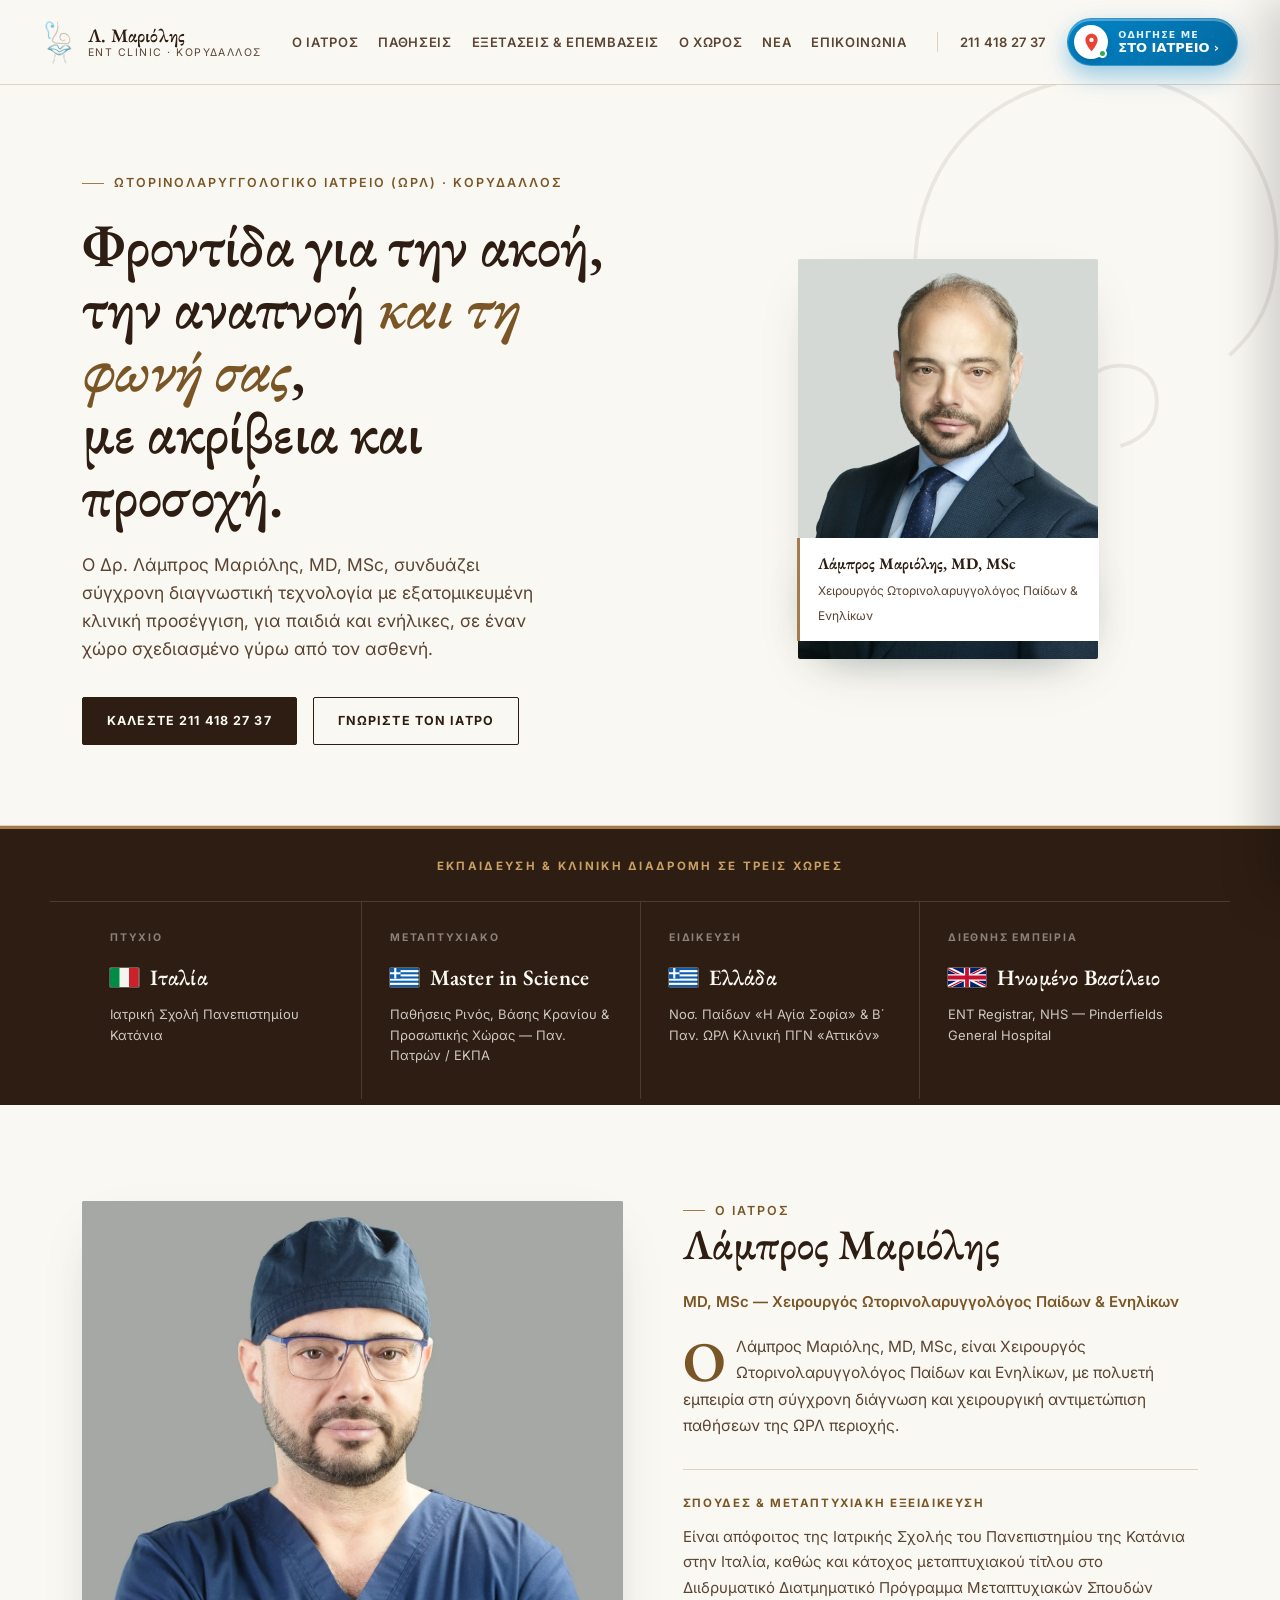
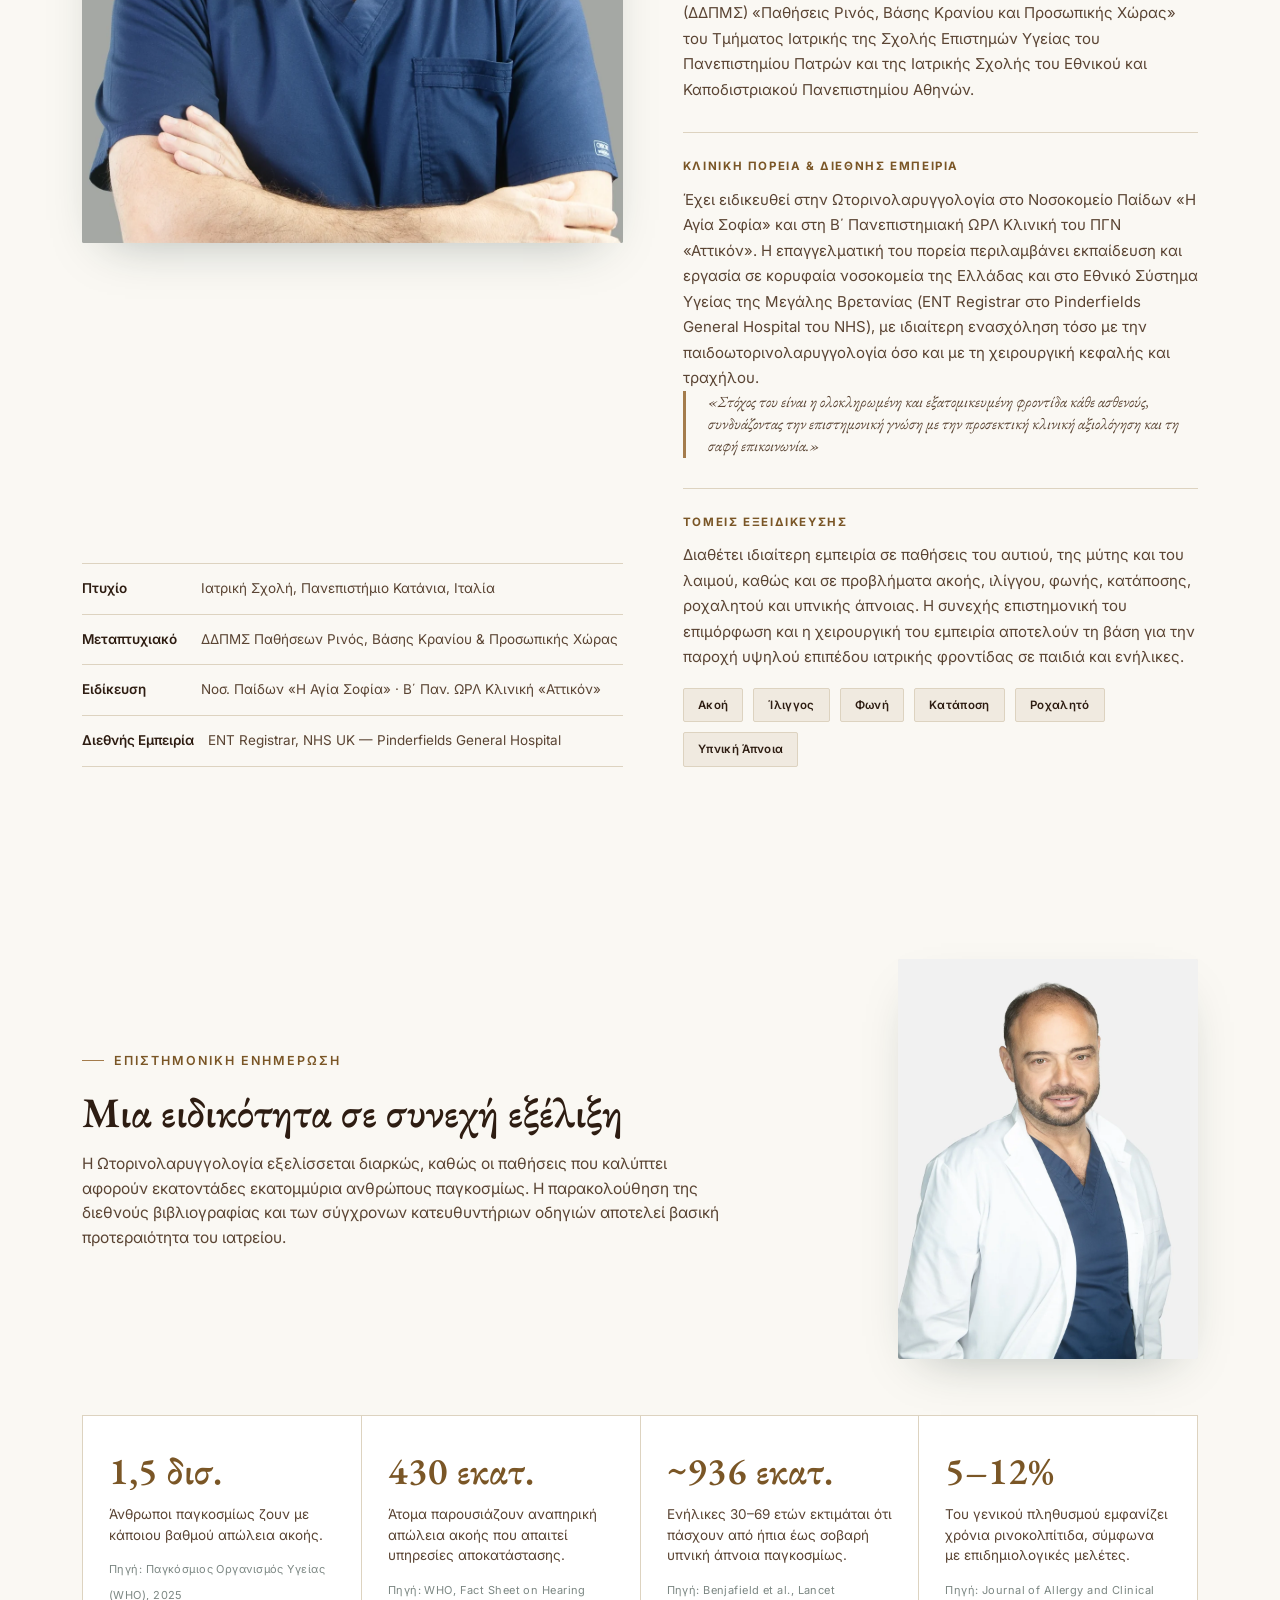
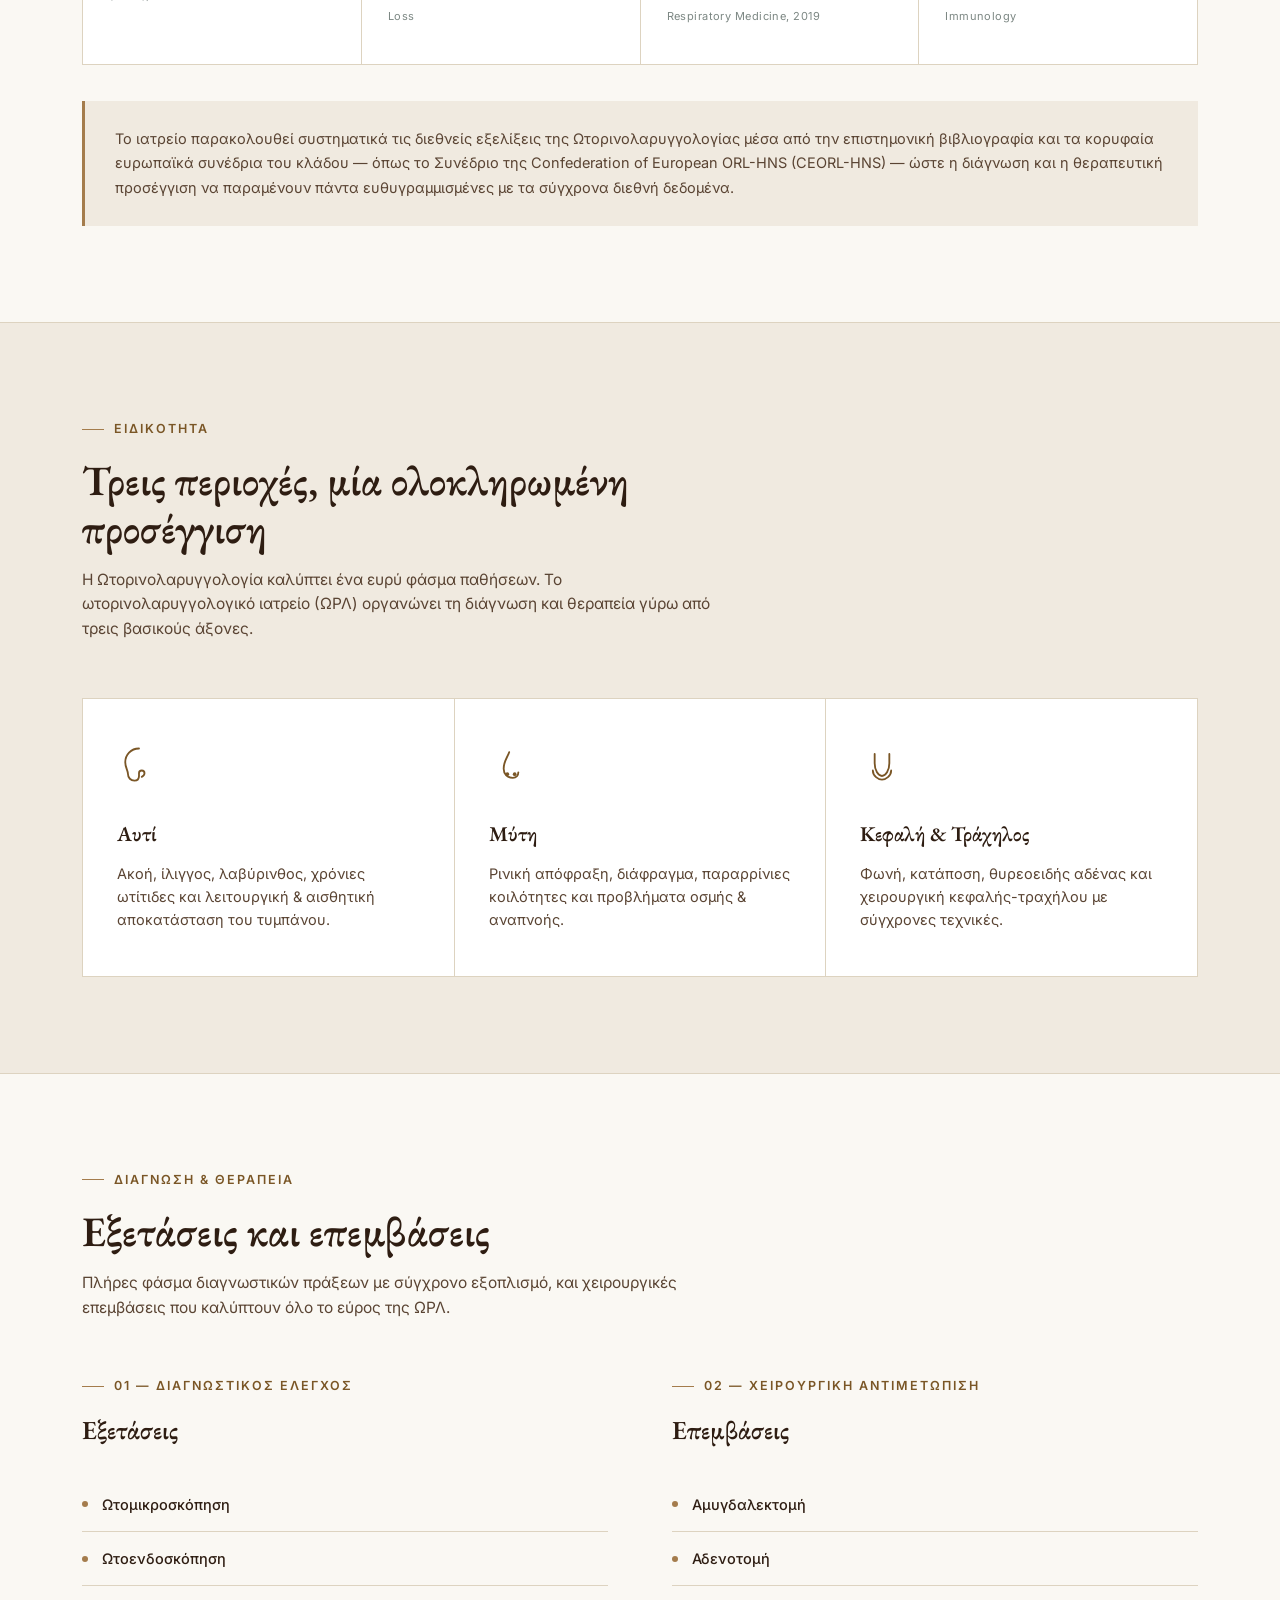
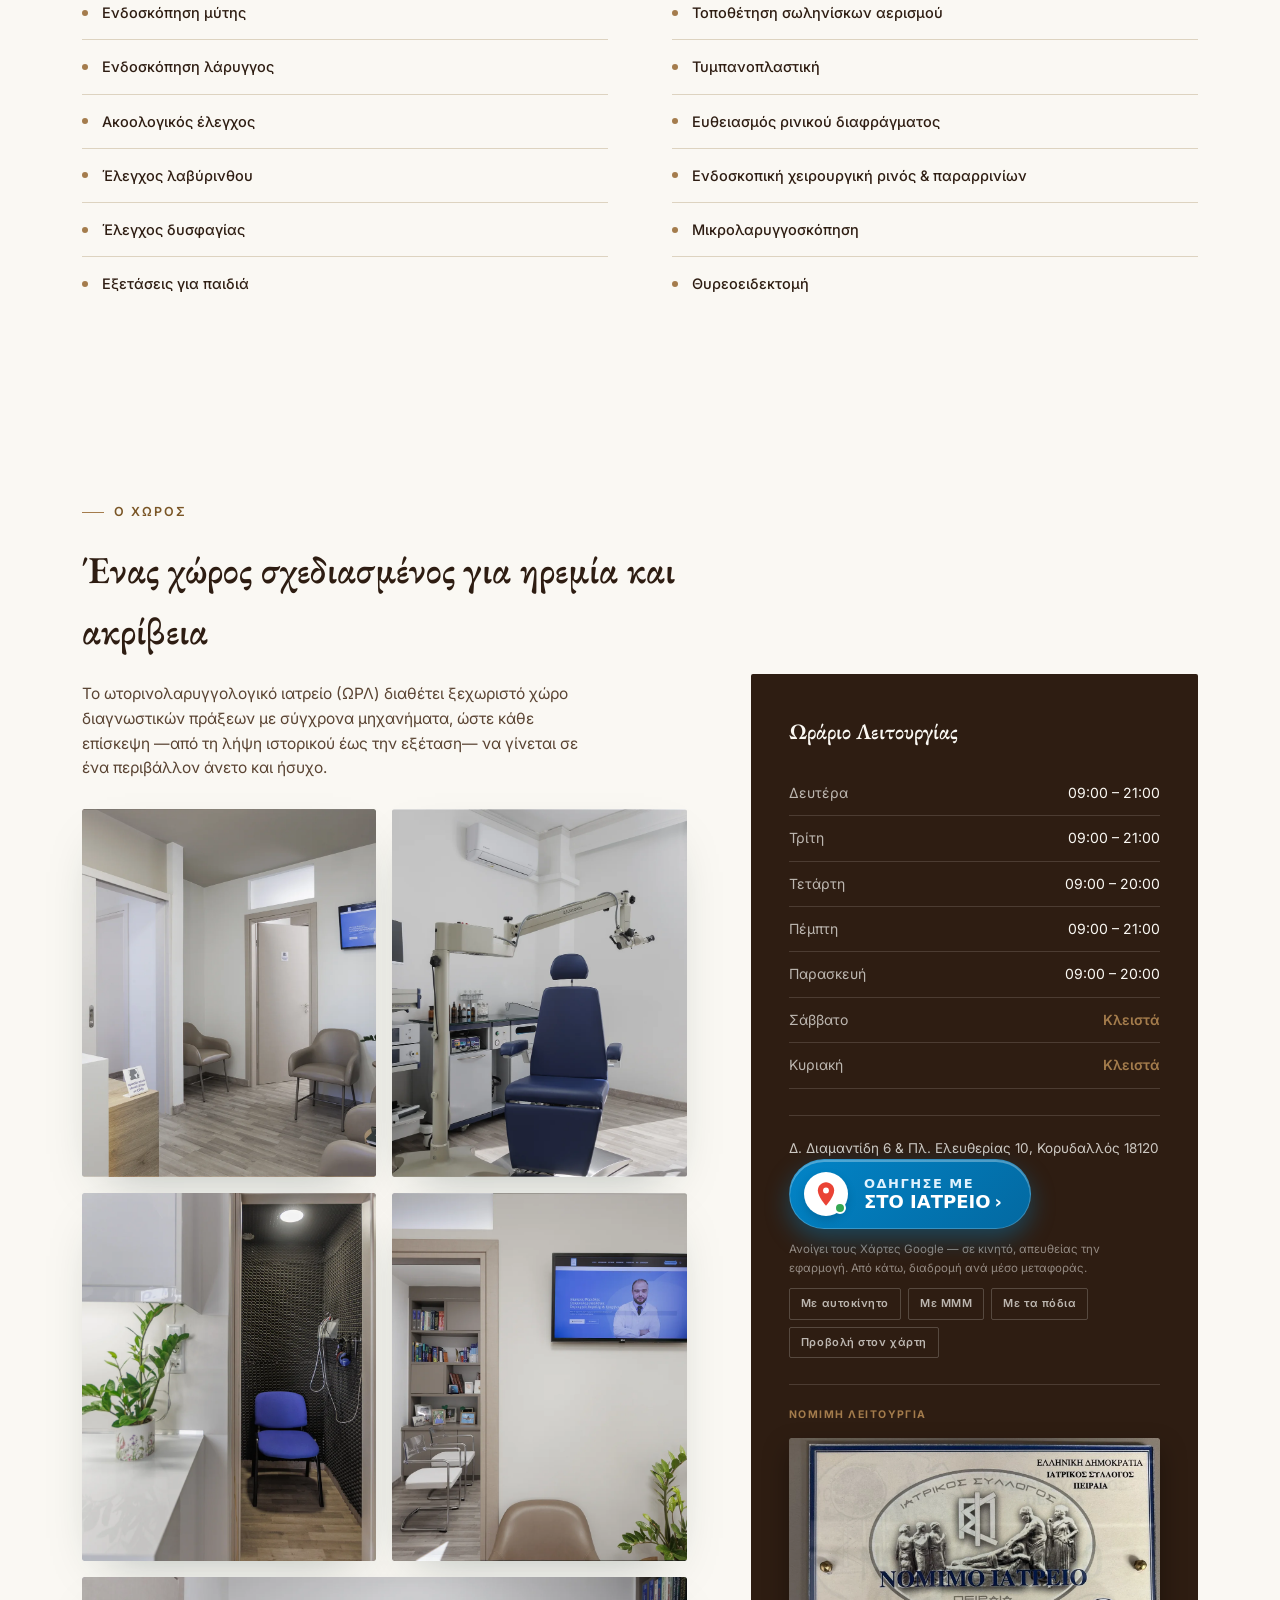
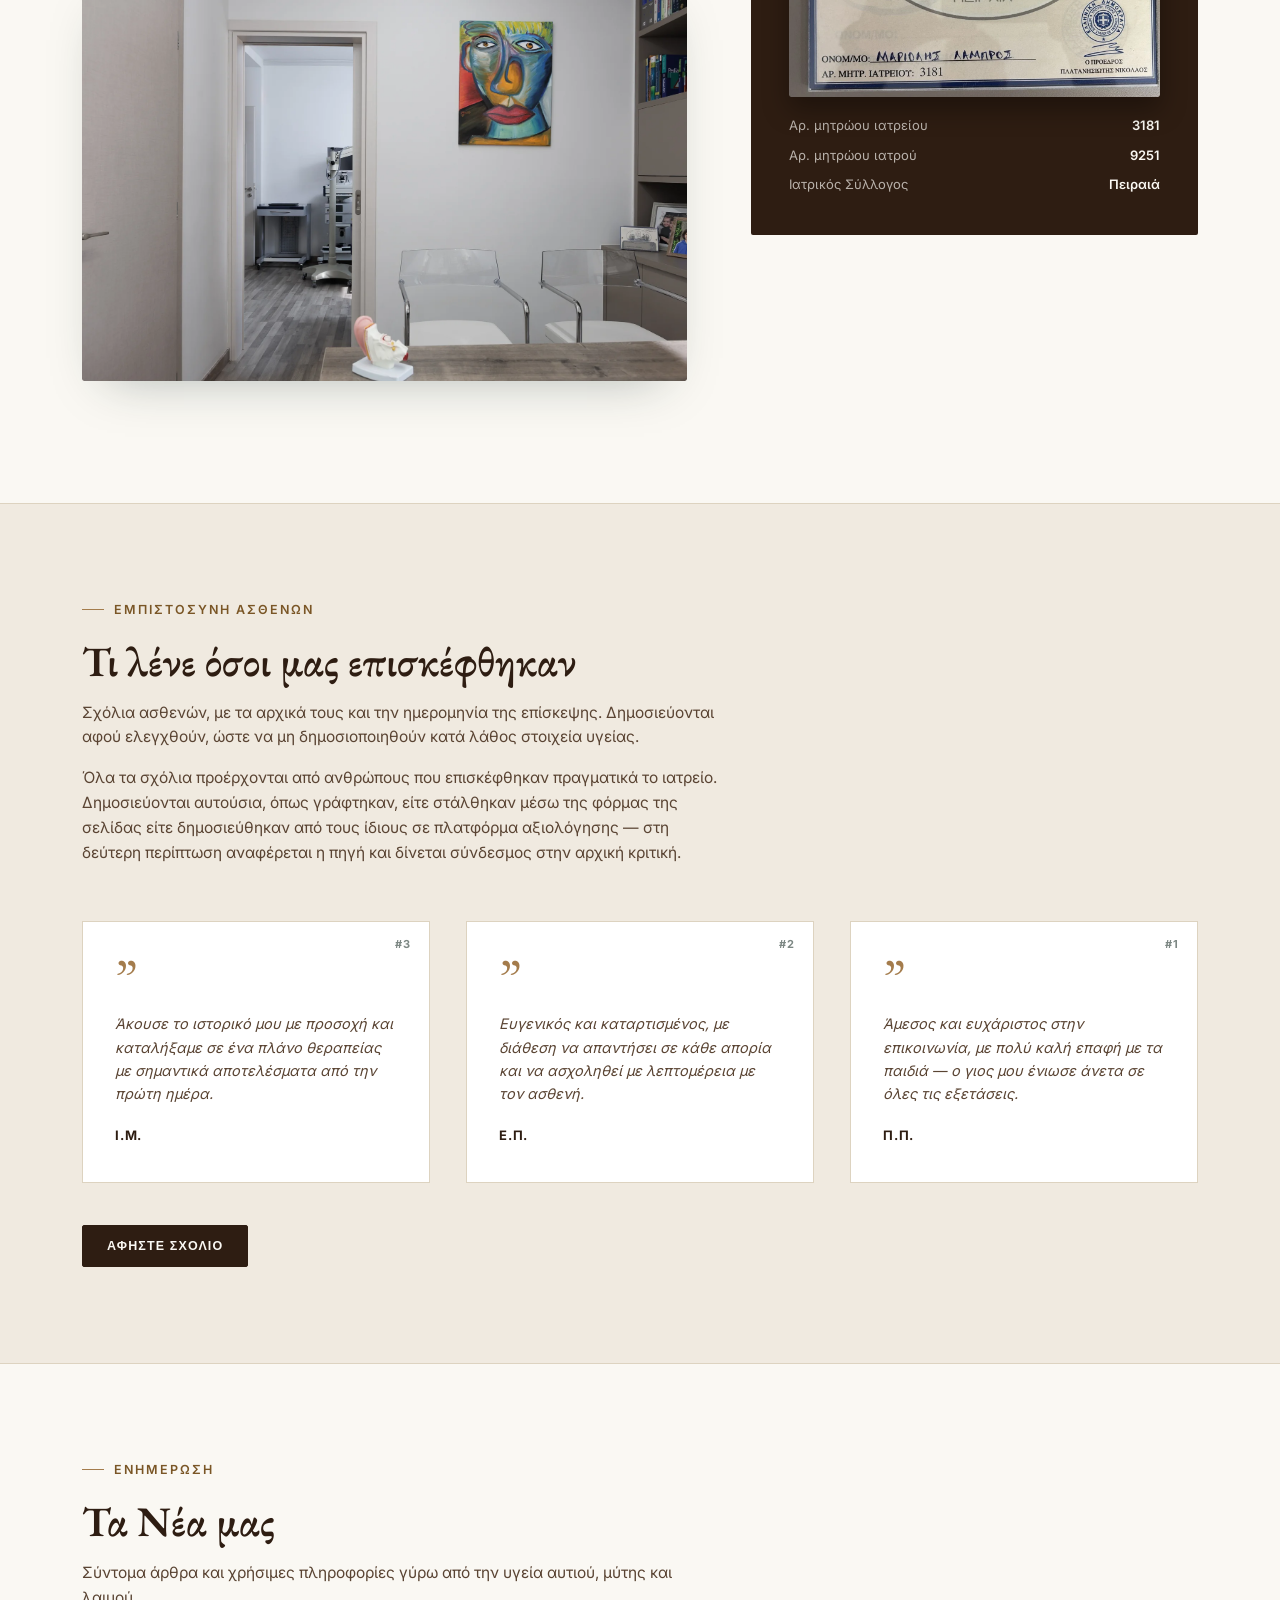
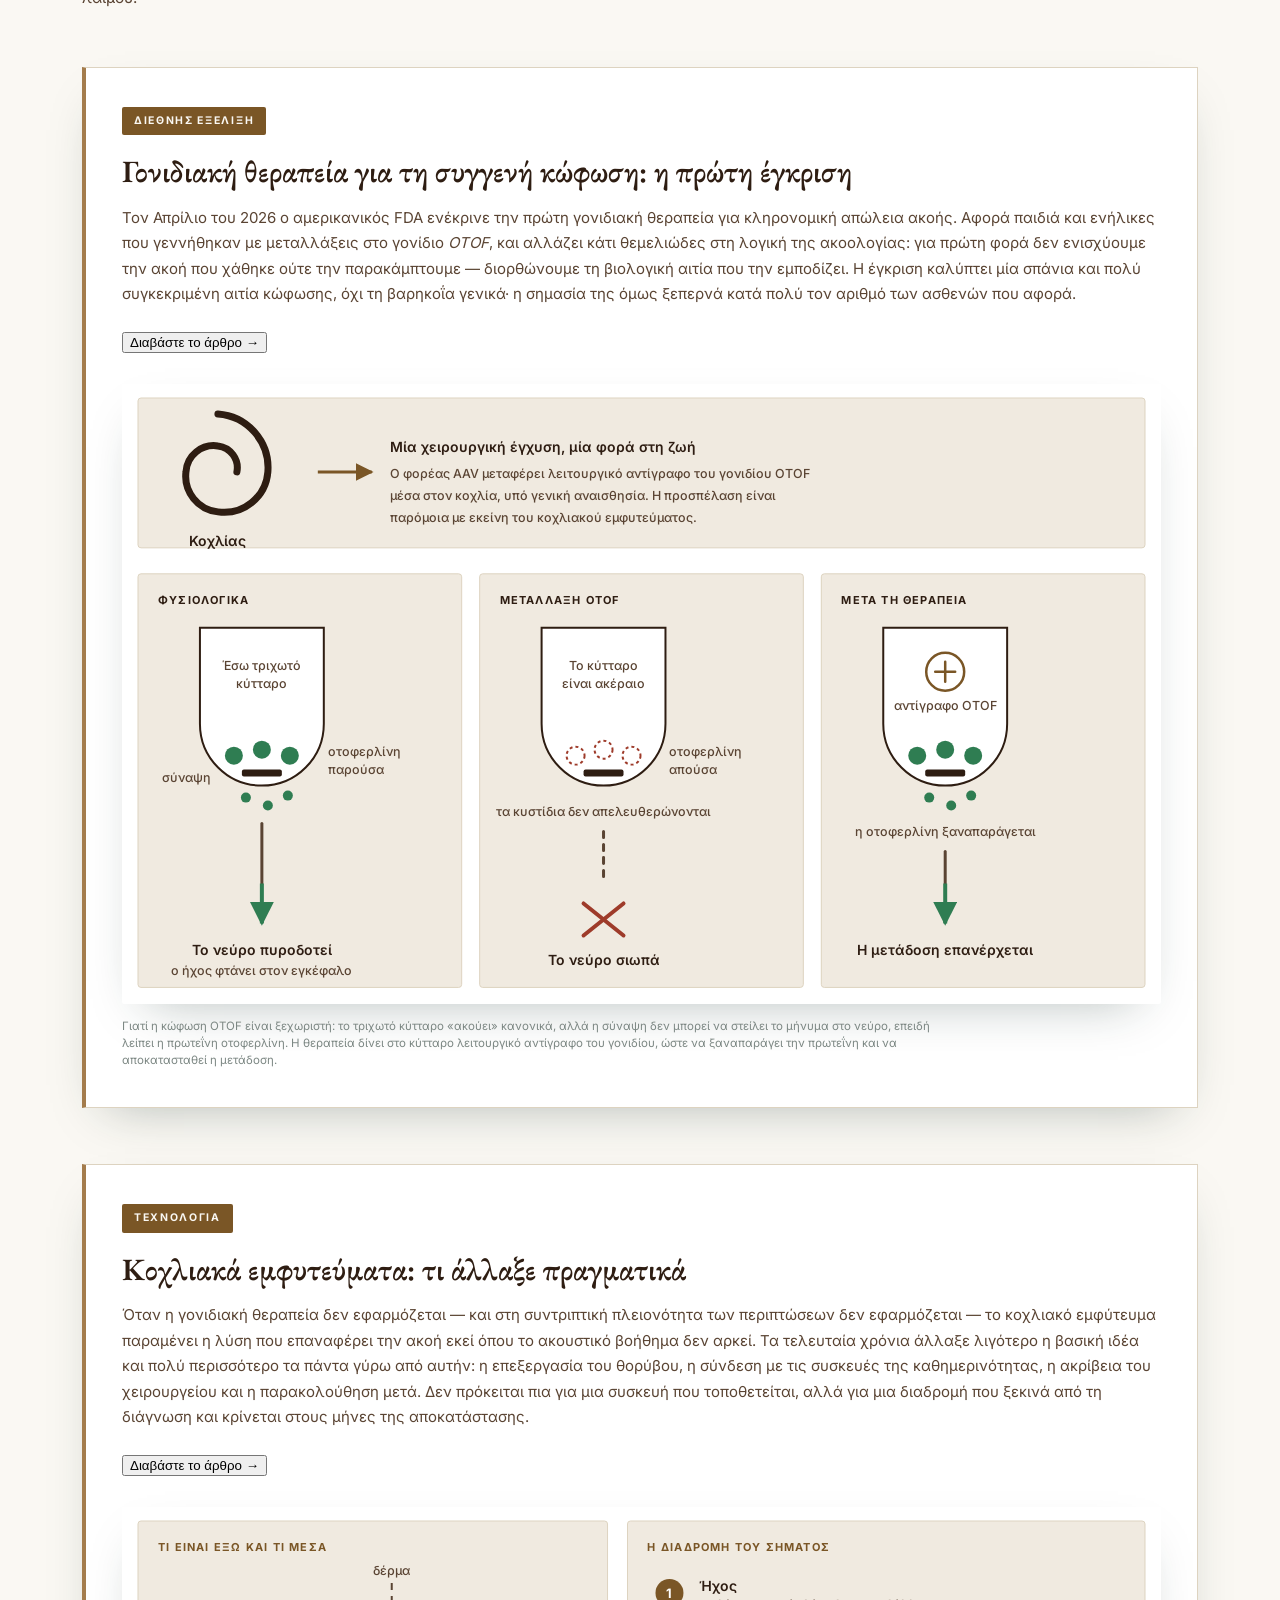
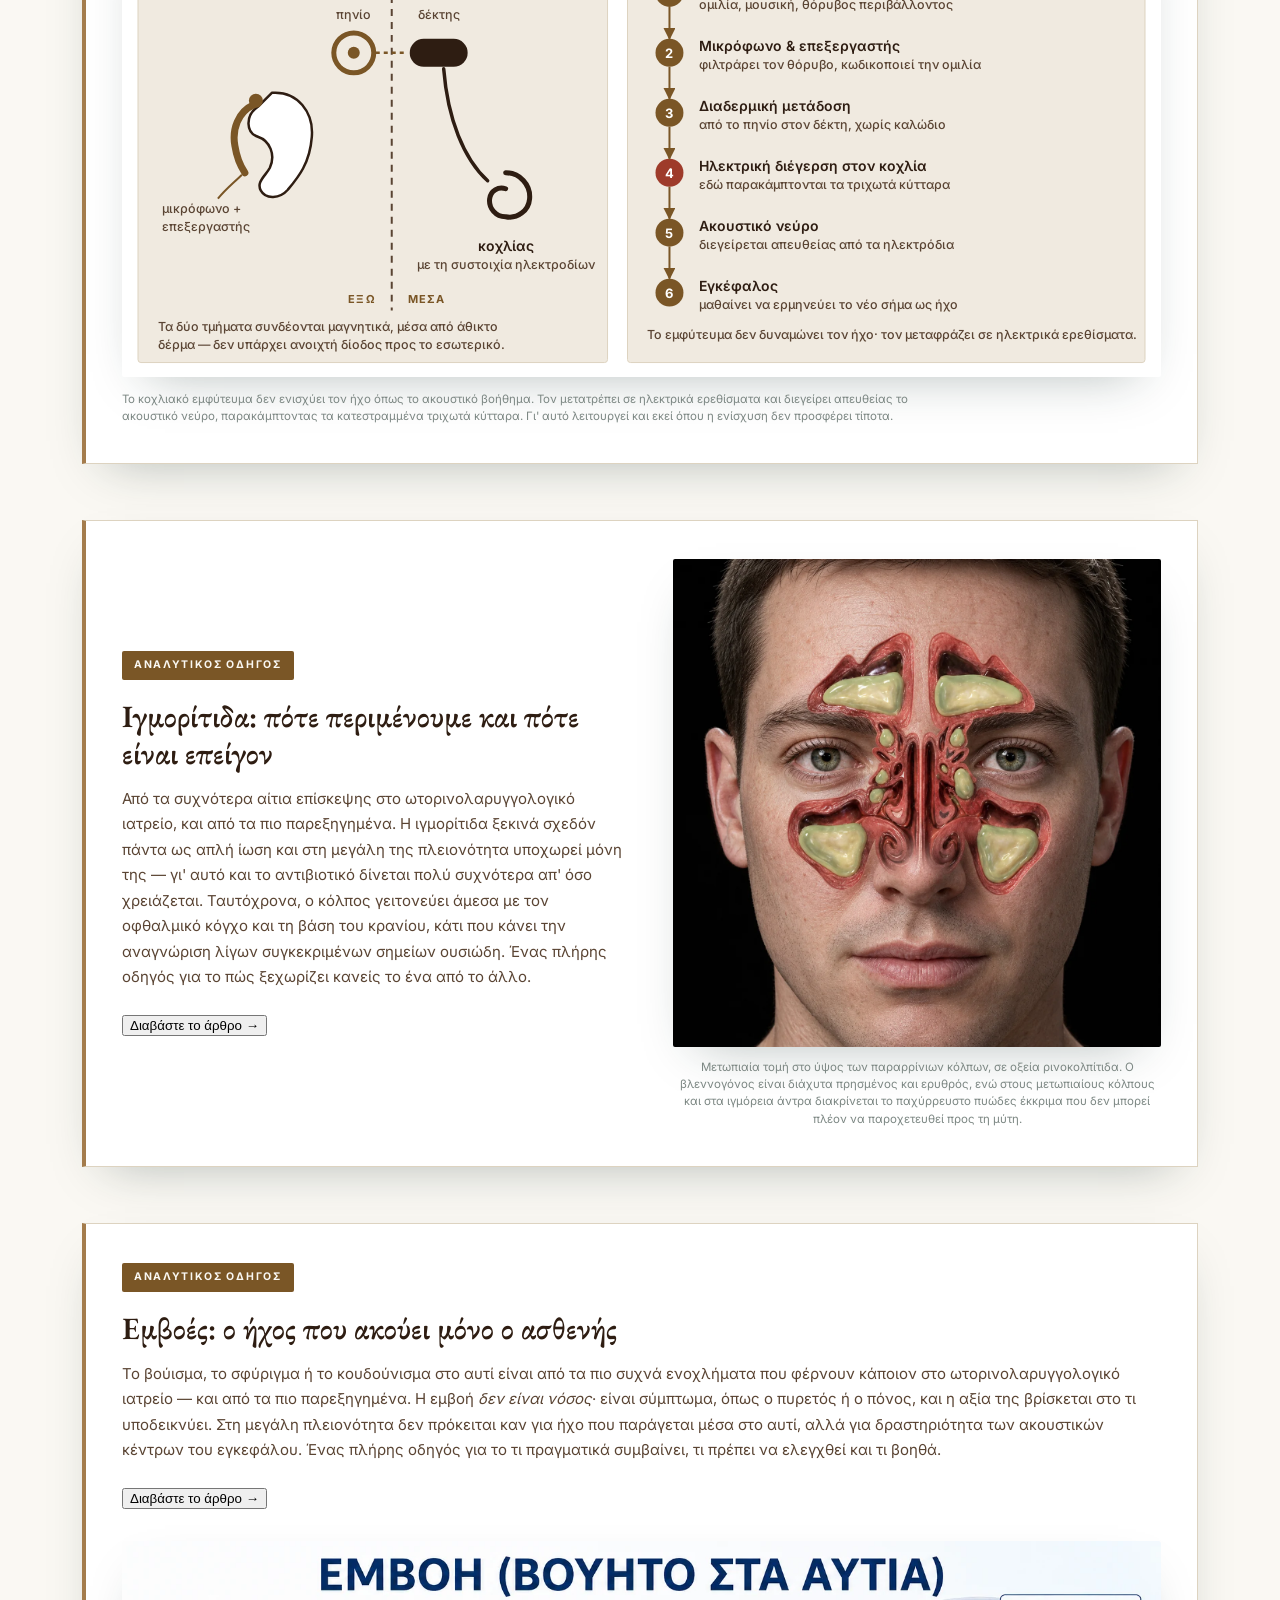
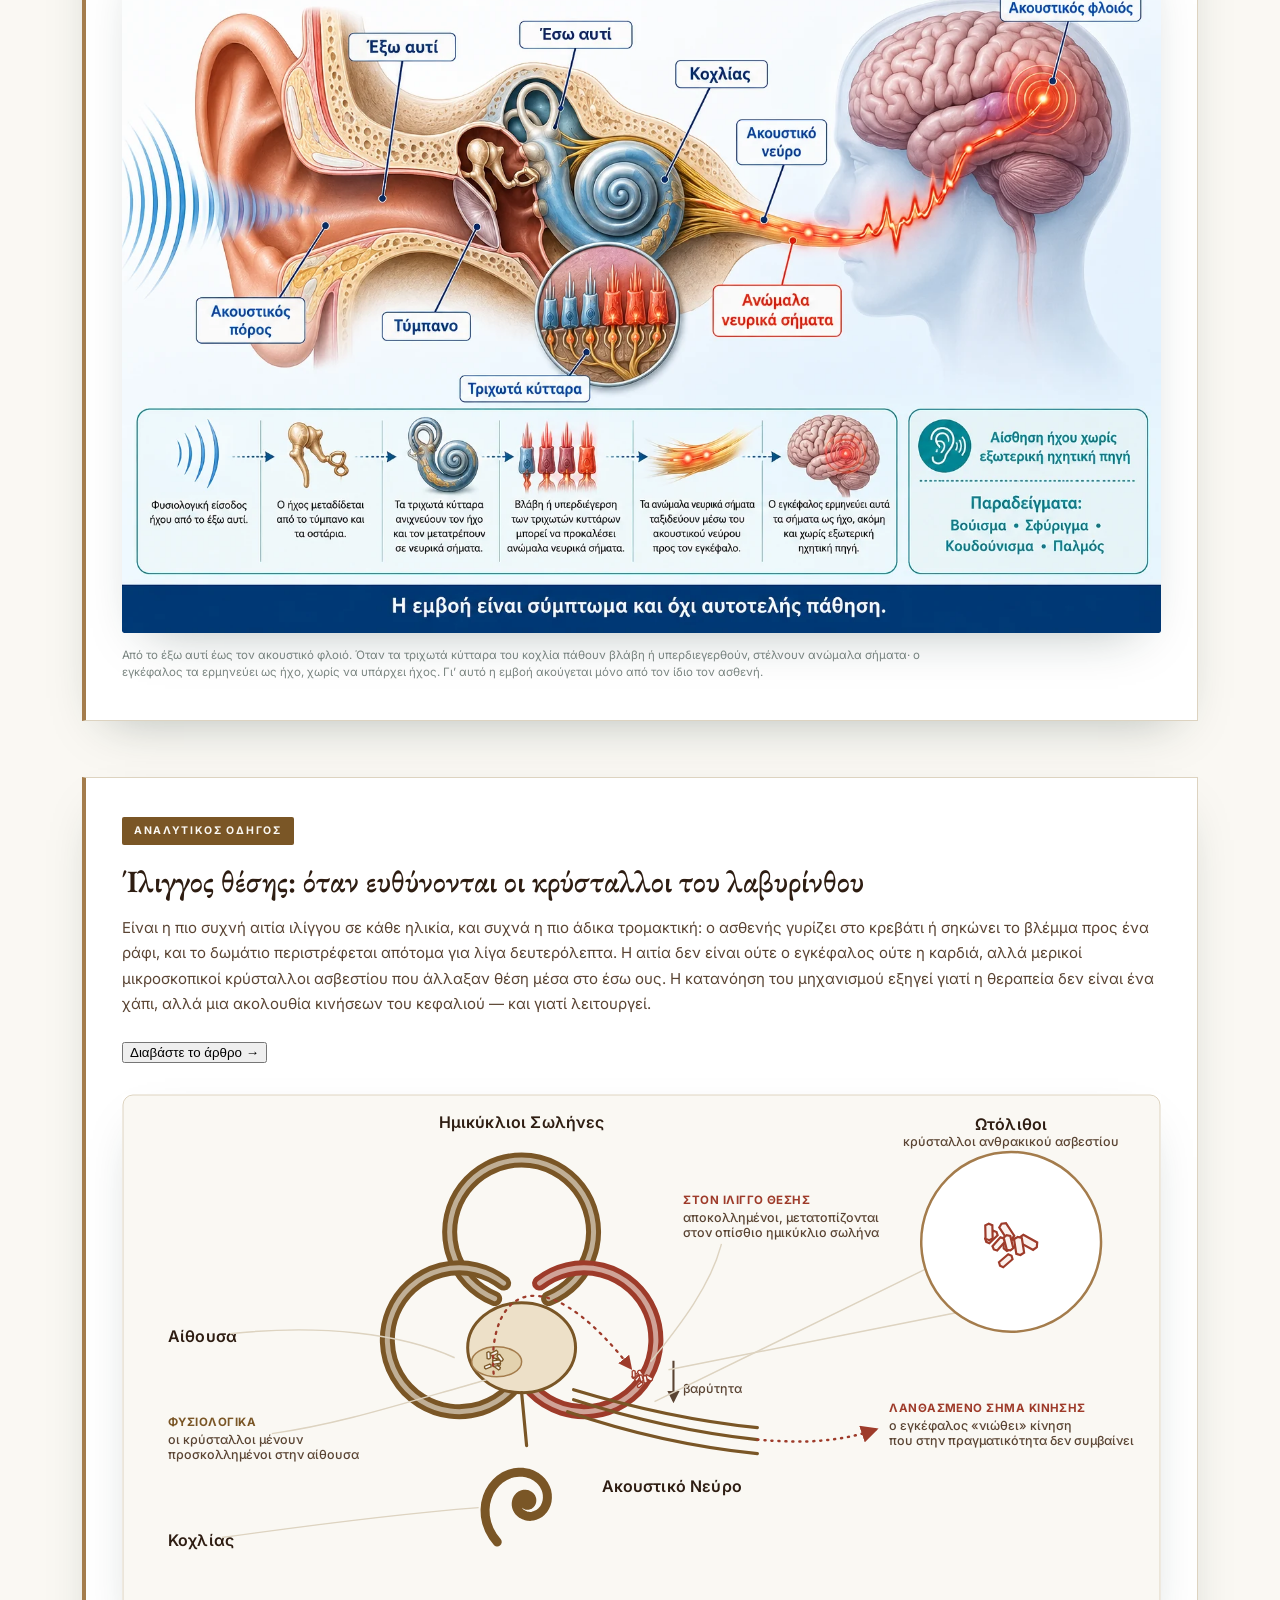
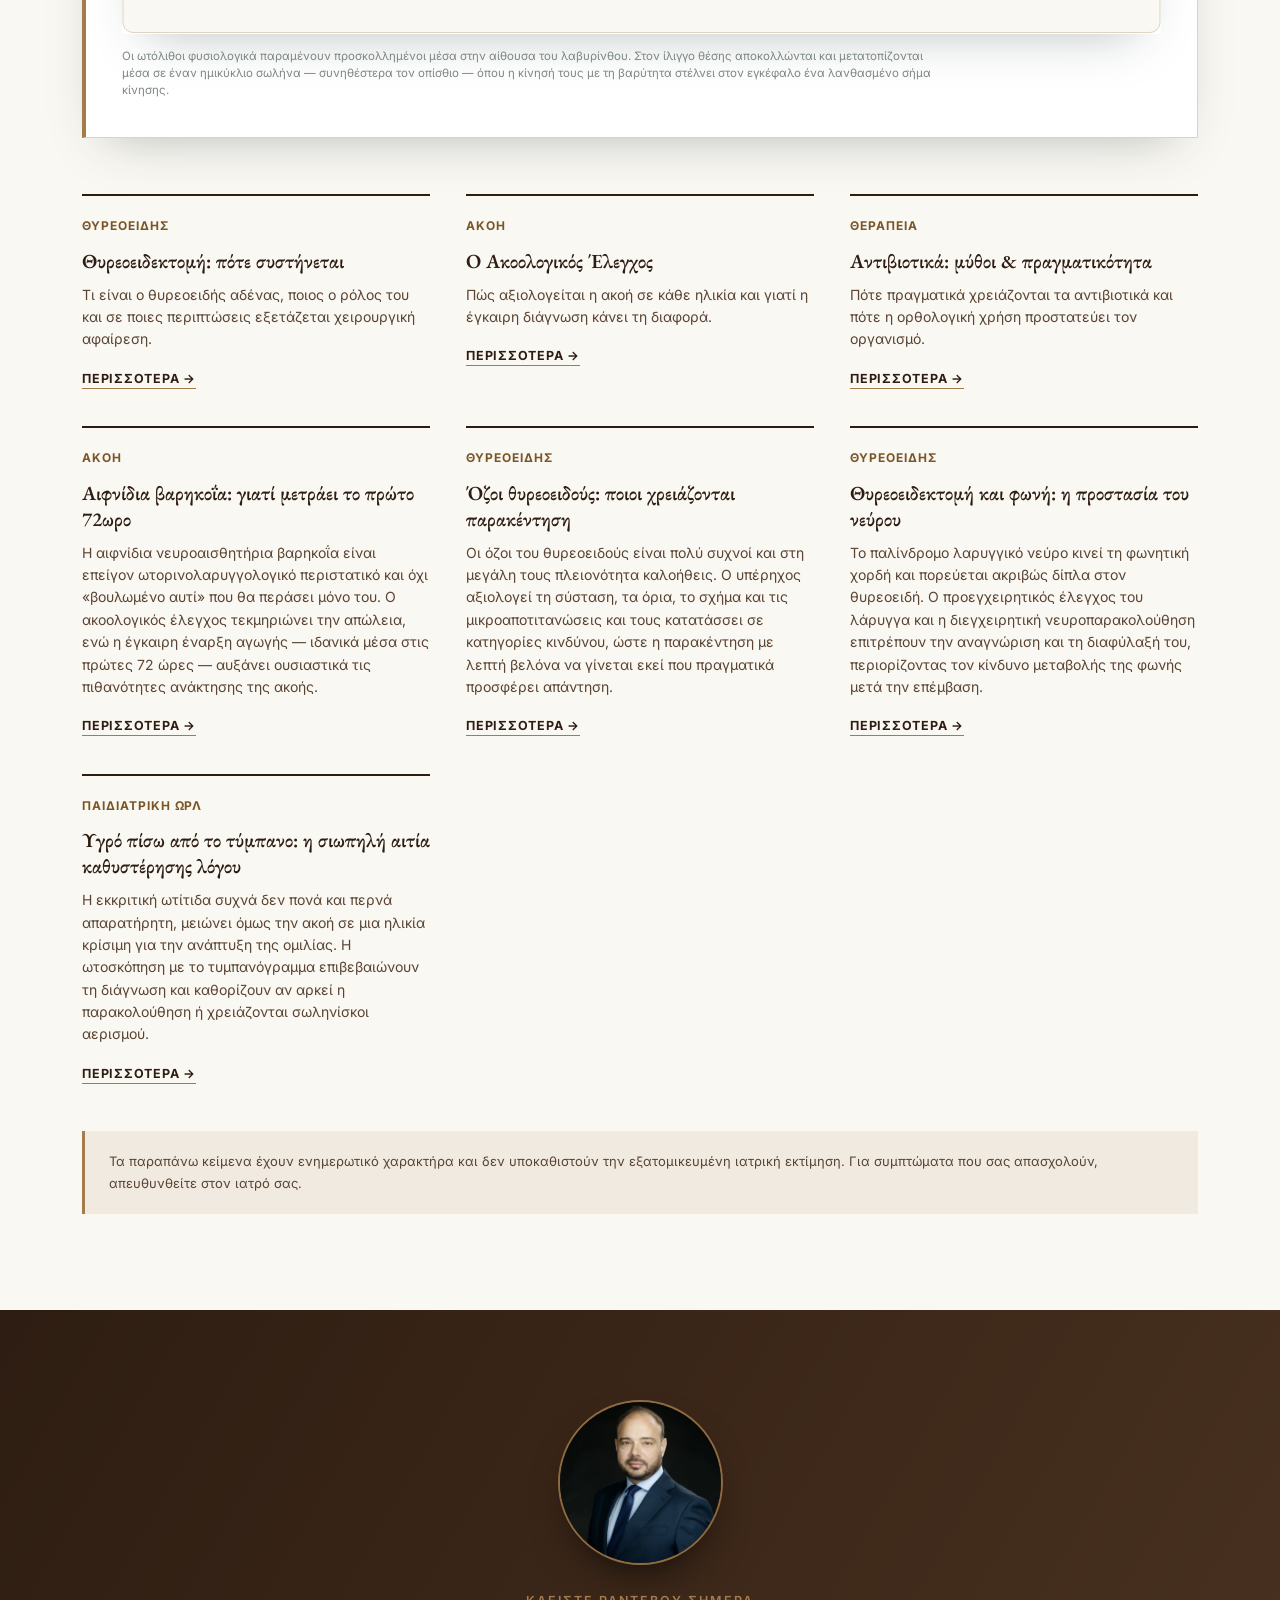
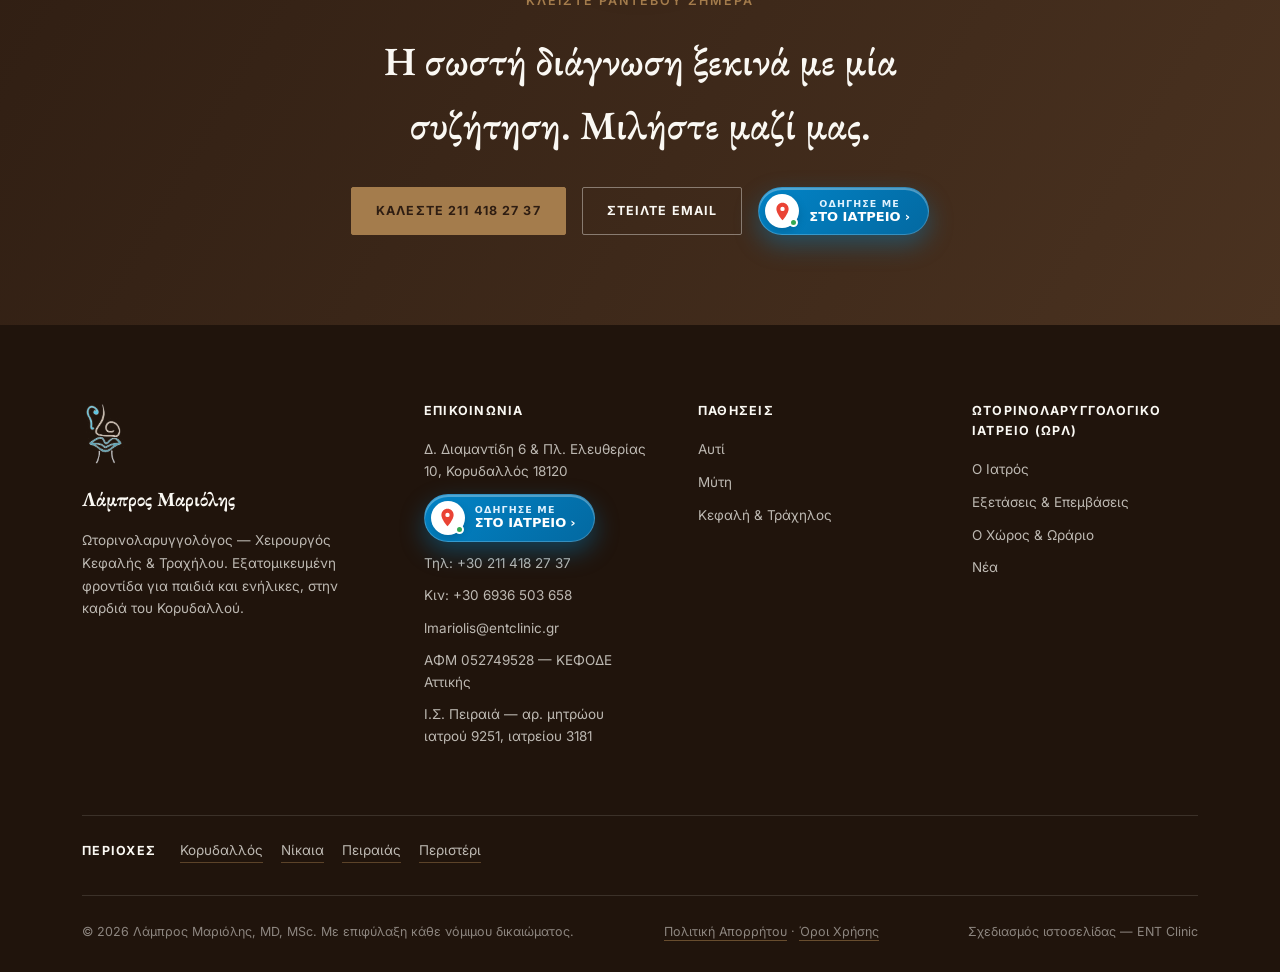
==== commit 90f1eca4: "Restore index.html, drop the stray Index.html The site's index.html had been replaced by the helper " ====
--- a/index.html
+++ b/index.html
@@ -1,128 +1,57 @@
-<!doctype html><html><head><meta charset=utf8><meta name=viewport content="width=device-width,initial-scale=1,viewport-fit=cover"><style>:root{color-scheme:light;box-sizing:border-box;padding-top:env(safe-area-inset-top,0px);padding-bottom:env(safe-area-inset-bottom,0px)}html{scroll-padding-top:env(safe-area-inset-top,0px)}body{margin:0;padding:0;font:14px -apple-system,BlinkMacSystemFont,sans-serif;background:#fff;color:#000}img{max-width:100%}[hidden]:not([hidden=until-found i]){display:none!important}</style></head><body>
-<title>Κώδικας index.html</title>
-<link rel="stylesheet" href="https://fonts.googleapis.com/css2?family=Inter:wght@400;600;700&display=swap">
+<!DOCTYPE html>
+<html lang="el">
+<head>
+<meta charset="UTF-8">
+<meta name="viewport" content="width=device-width, initial-scale=1.0">
+<title>Λάμπρος Μαριόλης, MD, MSc — Ωτορινολαρυγγολόγος, Χειρουργός Κεφαλής &amp; Τραχήλου</title>
+<meta name="description" content="Λάμπρος Μαριόλης, MD, MSc — Χειρουργός Ωτορινολαρυγγολόγος Παίδων και Ενηλίκων στον Κορυδαλλό. Διάγνωση και αντιμετώπιση παθήσεων αυτιού, μύτης και λαιμού, ακοολογικός έλεγχος, ενδοσκόπηση, χειρουργική κεφαλής και τραχήλου.">
+<meta name="author" content="Λάμπρος Μαριόλης, MD, MSc">
+<meta name="theme-color" content="#2E1D12">
+
+<!-- Εικονίδια -->
+<link rel="icon" href="assets/favicon.ico" sizes="any">
+<link rel="icon" type="image/png" sizes="32x32" href="assets/favicon.png">
+<link rel="apple-touch-icon" href="assets/apple-touch-icon.png">
+
+<!-- Προεπισκόπηση κατά την κοινοποίηση του συνδέσμου (Facebook, Viber, WhatsApp, LinkedIn)
+     ΠΡΟΣΟΧΗ: όταν ο ιστότοπος μεταφερθεί σε δικό του domain, αλλάξτε ΟΛΕΣ τις παρακάτω
+     απόλυτες διευθύνσεις — οι πλατφόρμες δεν δέχονται σχετικά μονοπάτια. -->
+<link rel="canonical" href="https://entclinic.gr/">
+<meta property="og:type" content="website">
+<meta property="og:locale" content="el_GR">
+<meta property="og:site_name" content="Λάμπρος Μαριόλης, MD, MSc — Ωτορινολαρυγγολόγος">
+<meta property="og:title" content="Λάμπρος Μαριόλης, MD, MSc — Ωτορινολαρυγγολόγος, Κορυδαλλός">
+<meta property="og:description" content="Λάμπρος Μαριόλης, MD, MSc — Χειρουργός Ωτορινολαρυγγολόγος Παίδων και Ενηλίκων στον Κορυδαλλό. Διάγνωση και αντιμετώπιση παθήσεων αυτιού, μύτης και λαιμού, ακοολογικός έλεγχος, ενδοσκόπηση, χειρουργική κεφαλής και τραχήλου.">
+<meta property="og:url" content="https://entclinic.gr/">
+<meta property="og:image" content="https://entclinic.gr/assets/social-card.jpg">
+<meta property="og:image:width" content="1200">
+<meta property="og:image:height" content="630">
+<meta property="og:image:alt" content="Λάμπρος Μαριόλης, MD, MSc — Χειρουργός Ωτορινολαρυγγολόγος, Κορυδαλλός">
+<meta name="twitter:card" content="summary_large_image">
+<meta name="twitter:title" content="Λάμπρος Μαριόλης, MD, MSc — Ωτορινολαρυγγολόγος, Κορυδαλλός">
+<meta name="twitter:description" content="Λάμπρος Μαριόλης, MD, MSc — Χειρουργός Ωτορινολαρυγγολόγος Παίδων και Ενηλίκων στον Κορυδαλλό. Διάγνωση και αντιμετώπιση παθήσεων αυτιού, μύτης και λαιμού, ακοολογικός έλεγχος, ενδοσκόπηση, χειρουργική κεφαλής και τραχήλου.">
+<meta name="twitter:image" content="https://entclinic.gr/assets/social-card.jpg">
+
+<link rel="preload" href="assets/fonts/Inter-subset.woff2" as="font" type="font/woff2" crossorigin>
+<link rel="preload" href="assets/fonts/EBGaramond-subset.woff2" as="font" type="font/woff2" crossorigin>
+<link rel="stylesheet" href="assets/map-button.css">
 <style>
-:root{
-  --ink:#2E1D12; --soft:#5A4433; --paper:#F6F2EA; --card:#FFFFFF;
-  --brass:#A47C4C; --brass-dp:#7A5626; --line:#DDD3C0; --muted:#7C7166;
-  --ok:#2F7D52; --warn:#9E3B2A; --warn-bg:#FBF1ED;
-}
-@media (prefers-color-scheme:dark){ :root:not([data-theme="light"]){
-  --ink:#EFE7DA; --soft:#C4B7A6; --paper:#16110C; --card:#211A13;
-  --brass:#C9A063; --brass-dp:#DCBA84; --line:#3B2E23; --muted:#9C8E7F;
-  --ok:#9CBFA0; --warn:#E08C77; --warn-bg:#2A1712; } }
-:root[data-theme="dark"]{
-  --ink:#EFE7DA; --soft:#C4B7A6; --paper:#16110C; --card:#211A13;
-  --brass:#C9A063; --brass-dp:#DCBA84; --line:#3B2E23; --muted:#9C8E7F;
-  --ok:#9CBFA0; --warn:#E08C77; --warn-bg:#2A1712; }
-*{box-sizing:border-box;}
-body{margin:0;background:var(--paper);color:var(--ink);
-  font-family:"Inter","Segoe UI",Arial,sans-serif;font-size:16px;line-height:1.6;}
-.wrap{max-width:760px;margin:0 auto;padding:22px 18px 70px;}
-h1{font-size:21px;line-height:1.25;margin:0 0 6px;}
-p{margin:0 0 14px;color:var(--soft);}
-.big{
-  display:block;width:100%;padding:20px;margin:18px 0 10px;border:0;border-radius:4px;
-  background:var(--brass-dp);color:#FFF;font:inherit;font-size:18px;font-weight:700;
-  cursor:pointer;-webkit-tap-highlight-color:transparent;
-}
-.big:active{background:var(--brass);}
-.big.done{background:var(--ok);}
-.meta{font-size:13px;color:var(--muted);text-align:center;margin:0 0 22px;}
-ol{padding-left:22px;margin:0 0 18px;color:var(--soft);}
-li{margin-bottom:9px;}
-.warn{background:var(--warn-bg);border-left:3px solid var(--warn);padding:14px 16px;
-  border-radius:0 3px 3px 0;margin:0 0 20px;}
-.warn b{color:var(--warn);display:block;font-size:12px;letter-spacing:.1em;
-  text-transform:uppercase;margin-bottom:6px;}
-.warn p{margin:0;font-size:14.5px;}
-details{border-top:1px solid var(--line);padding-top:16px;}
-summary{cursor:pointer;font-weight:600;font-size:15px;}
-pre{background:var(--card);border:1px solid var(--line);border-radius:3px;
-  padding:14px;overflow:auto;max-height:50vh;font-size:11px;line-height:1.45;
-  white-space:pre;margin:14px 0 0;}
-code{font-family:ui-monospace,Menlo,Consolas,monospace;}
-</style>
-
-<div class="wrap">
-  <h1>Ο κώδικας του index.html</h1>
-  <p>Με τα δύο νέα άρθρα — γονιδιακή θεραπεία OTOF και κοχλιακά εμφυτεύματα.</p>
-
-  <button class="big" id="cp">Αντιγραφή όλου του κώδικα</button>
-  <p class="meta" id="meta">221341 bytes · 2265 γραμμές</p>
-
-  <div class="warn">
-    <b>Προσοχή στο κινητό</b>
-    <p>Ο επεξεργαστής του GitHub μπορεί να δυσκολευτεί με αρχείο αυτού του μεγέθους
-    σε κινητό. Αν γίνεται, κάντε το από υπολογιστή — εκεί κατεβάζετε το αρχείο και
-    το ανεβάζετε με <strong>Add file → Upload files</strong>, χωρίς καμία αντιγραφή.</p>
-  </div>
-
-  <ol>
-    <li>Πατήστε <strong>Αντιγραφή</strong> παραπάνω.</li>
-    <li>Ανοίξτε <code>github.com/dskiad/entclinic-website</code> συνδεδεμένος ως <strong>dskiad</strong>.</li>
-    <li>Ανοίξτε το αρχείο <code>index.html</code> και πατήστε το μολύβι (Edit).</li>
-    <li>Μέσα στον επεξεργαστή: κρατήστε πατημένο → <strong>Select all</strong> → <strong>Paste</strong>.</li>
-    <li>Κάτω: μήνυμα commit και <strong>Commit changes</strong>.</li>
-  </ol>
-  <p>Το GitHub Pages ξαναχτίζει μόνο του σε περίπου ένα λεπτό.</p>
-
-  <details>
-    <summary>Προβολή του κώδικα</summary>
-    <pre><code id="src">&lt;!DOCTYPE html&gt;
-&lt;html lang=&quot;el&quot;&gt;
-&lt;head&gt;
-&lt;meta charset=&quot;UTF-8&quot;&gt;
-&lt;meta name=&quot;viewport&quot; content=&quot;width=device-width, initial-scale=1.0&quot;&gt;
-&lt;title&gt;Λάμπρος Μαριόλης, MD, MSc — Ωτορινολαρυγγολόγος, Χειρουργός Κεφαλής &amp;amp; Τραχήλου&lt;/title&gt;
-&lt;meta name=&quot;description&quot; content=&quot;Λάμπρος Μαριόλης, MD, MSc — Χειρουργός Ωτορινολαρυγγολόγος Παίδων και Ενηλίκων στον Κορυδαλλό. Διάγνωση και αντιμετώπιση παθήσεων αυτιού, μύτης και λαιμού, ακοολογικός έλεγχος, ενδοσκόπηση, χειρουργική κεφαλής και τραχήλου.&quot;&gt;
-&lt;meta name=&quot;author&quot; content=&quot;Λάμπρος Μαριόλης, MD, MSc&quot;&gt;
-&lt;meta name=&quot;theme-color&quot; content=&quot;#2E1D12&quot;&gt;
-
-&lt;!-- Εικονίδια --&gt;
-&lt;link rel=&quot;icon&quot; href=&quot;assets/favicon.ico&quot; sizes=&quot;any&quot;&gt;
-&lt;link rel=&quot;icon&quot; type=&quot;image/png&quot; sizes=&quot;32x32&quot; href=&quot;assets/favicon.png&quot;&gt;
-&lt;link rel=&quot;apple-touch-icon&quot; href=&quot;assets/apple-touch-icon.png&quot;&gt;
-
-&lt;!-- Προεπισκόπηση κατά την κοινοποίηση του συνδέσμου (Facebook, Viber, WhatsApp, LinkedIn)
-     ΠΡΟΣΟΧΗ: όταν ο ιστότοπος μεταφερθεί σε δικό του domain, αλλάξτε ΟΛΕΣ τις παρακάτω
-     απόλυτες διευθύνσεις — οι πλατφόρμες δεν δέχονται σχετικά μονοπάτια. --&gt;
-&lt;link rel=&quot;canonical&quot; href=&quot;https://entclinic.gr/&quot;&gt;
-&lt;meta property=&quot;og:type&quot; content=&quot;website&quot;&gt;
-&lt;meta property=&quot;og:locale&quot; content=&quot;el_GR&quot;&gt;
-&lt;meta property=&quot;og:site_name&quot; content=&quot;Λάμπρος Μαριόλης, MD, MSc — Ωτορινολαρυγγολόγος&quot;&gt;
-&lt;meta property=&quot;og:title&quot; content=&quot;Λάμπρος Μαριόλης, MD, MSc — Ωτορινολαρυγγολόγος, Κορυδαλλός&quot;&gt;
-&lt;meta property=&quot;og:description&quot; content=&quot;Λάμπρος Μαριόλης, MD, MSc — Χειρουργός Ωτορινολαρυγγολόγος Παίδων και Ενηλίκων στον Κορυδαλλό. Διάγνωση και αντιμετώπιση παθήσεων αυτιού, μύτης και λαιμού, ακοολογικός έλεγχος, ενδοσκόπηση, χειρουργική κεφαλής και τραχήλου.&quot;&gt;
-&lt;meta property=&quot;og:url&quot; content=&quot;https://entclinic.gr/&quot;&gt;
-&lt;meta property=&quot;og:image&quot; content=&quot;https://entclinic.gr/assets/social-card.jpg&quot;&gt;
-&lt;meta property=&quot;og:image:width&quot; content=&quot;1200&quot;&gt;
-&lt;meta property=&quot;og:image:height&quot; content=&quot;630&quot;&gt;
-&lt;meta property=&quot;og:image:alt&quot; content=&quot;Λάμπρος Μαριόλης, MD, MSc — Χειρουργός Ωτορινολαρυγγολόγος, Κορυδαλλός&quot;&gt;
-&lt;meta name=&quot;twitter:card&quot; content=&quot;summary_large_image&quot;&gt;
-&lt;meta name=&quot;twitter:title&quot; content=&quot;Λάμπρος Μαριόλης, MD, MSc — Ωτορινολαρυγγολόγος, Κορυδαλλός&quot;&gt;
-&lt;meta name=&quot;twitter:description&quot; content=&quot;Λάμπρος Μαριόλης, MD, MSc — Χειρουργός Ωτορινολαρυγγολόγος Παίδων και Ενηλίκων στον Κορυδαλλό. Διάγνωση και αντιμετώπιση παθήσεων αυτιού, μύτης και λαιμού, ακοολογικός έλεγχος, ενδοσκόπηση, χειρουργική κεφαλής και τραχήλου.&quot;&gt;
-&lt;meta name=&quot;twitter:image&quot; content=&quot;https://entclinic.gr/assets/social-card.jpg&quot;&gt;
-
-&lt;link rel=&quot;preload&quot; href=&quot;assets/fonts/Inter-subset.woff2&quot; as=&quot;font&quot; type=&quot;font/woff2&quot; crossorigin&gt;
-&lt;link rel=&quot;preload&quot; href=&quot;assets/fonts/EBGaramond-subset.woff2&quot; as=&quot;font&quot; type=&quot;font/woff2&quot; crossorigin&gt;
-&lt;link rel=&quot;stylesheet&quot; href=&quot;assets/map-button.css&quot;&gt;
-&lt;style&gt;
   /* Γραμματοσειρές φιλοξενούμενες τοπικά (SIL Open Font License 1.1 — δείτε
      assets/fonts/OFL-*.txt). Δεν γίνεται καμία κλήση σε διακομιστές τρίτων,
      άρα δεν διαβιβάζεται η διεύθυνση IP του επισκέπτη πουθενά. */
   @font-face{
-    font-family:&quot;Inter&quot;;
-    src:url(&quot;assets/fonts/Inter-subset.woff2&quot;) format(&quot;woff2&quot;);
+    font-family:"Inter";
+    src:url("assets/fonts/Inter-subset.woff2") format("woff2");
     font-weight:100 900;font-style:normal;font-display:swap;
   }
   @font-face{
-    font-family:&quot;EB Garamond&quot;;
-    src:url(&quot;assets/fonts/EBGaramond-subset.woff2&quot;) format(&quot;woff2&quot;);
+    font-family:"EB Garamond";
+    src:url("assets/fonts/EBGaramond-subset.woff2") format("woff2");
     font-weight:400 800;font-style:normal;font-display:swap;
   }
   @font-face{
-    font-family:&quot;EB Garamond&quot;;
-    src:url(&quot;assets/fonts/EBGaramond-Italic-subset.woff2&quot;) format(&quot;woff2&quot;);
+    font-family:"EB Garamond";
+    src:url("assets/fonts/EBGaramond-Italic-subset.woff2") format("woff2");
     font-weight:400 800;font-style:italic;font-display:swap;
   }
   :root{
@@ -138,8 +67,8 @@
     --shadow: 0 20px 50px -25px rgba(22,48,43,0.35);
     /* EB Garamond: πλήρες ελληνικό αλφάβητο σε όρθια και πλάγια γραφή,
        ώστε οι τίτλοι να μην πέφτουν σε εφεδρική γραμματοσειρά. */
-    --serif: &quot;EB Garamond&quot;, &quot;Noto Serif&quot;, Georgia, &quot;Times New Roman&quot;, serif;
-    --sans: &quot;Inter&quot;, &quot;Segoe UI&quot;, Arial, sans-serif;
+    --serif: "EB Garamond", "Noto Serif", Georgia, "Times New Roman", serif;
+    --sans: "Inter", "Segoe UI", Arial, sans-serif;
   }
   *{box-sizing:border-box;}
   html{scroll-behavior:smooth;}
@@ -163,7 +92,7 @@
     color:var(--brass-deep);
     display:flex;align-items:center;gap:10px;
   }
-  .eyebrow::before{content:&quot;&quot;;width:22px;height:1px;background:var(--brass);display:inline-block;}
+  .eyebrow::before{content:"";width:22px;height:1px;background:var(--brass);display:inline-block;}
   .wrap{max-width:1180px;margin:0 auto;padding:0 32px;}
   section{padding:96px 0;}
   @media (max-width:700px){ section{padding:64px 0;} .wrap{padding:0 22px;} }
@@ -196,7 +125,7 @@
   }
   nav.primary a:hover{color:var(--ink);}
   nav.primary a::after{
-    content:&quot;&quot;;position:absolute;left:0;bottom:-2px;width:0;height:1px;background:var(--brass);
+    content:"";position:absolute;left:0;bottom:-2px;width:0;height:1px;background:var(--brass);
     transition:width .25s ease;
   }
   nav.primary a:hover::after{width:100%;}
@@ -285,7 +214,7 @@
   .zoomable img{transition:transform .6s ease;}
   .zoomable:hover img{transform:scale(1.05);}
   .zoomable::after{
-    content:&quot;&quot;;position:absolute;inset:0;
+    content:"";position:absolute;inset:0;
     background:linear-gradient(0deg, rgba(46,29,18,0.28), transparent 45%);
     opacity:0;transition:opacity .3s ease;
   }
@@ -496,7 +425,7 @@
   }
   .svc-list li:last-child{border-bottom:none;}
   .svc-list li::before{
-    content:&quot;&quot;;width:6px;height:6px;border-radius:50%;background:var(--brass);flex:none;
+    content:"";width:6px;height:6px;border-radius:50%;background:var(--brass);flex:none;
   }
   .svc-list li span{color:var(--ink);font-weight:500;}
   @media (max-width:820px){ .services-grid{grid-template-columns:1fr;gap:40px;} }
@@ -522,7 +451,7 @@
      τοποθεσία του επισκέπτη, και σε κινητό ανοίγει την εφαρμογή.
 
      Προορισμός δίνονται οι συντεταγμένες, όχι το κείμενο της διεύθυνσης: το
-     «Δ. Διαμαντίδη 6 &amp; Πλ. Ελευθερίας 10» είναι γωνία δύο δρόμων και ως
+     «Δ. Διαμαντίδη 6 & Πλ. Ελευθερίας 10» είναι γωνία δύο δρόμων και ως
      κείμενο γεωκωδικοποιείται αναξιόπιστα — ένας ασθενής που ξεκινά με λάθος
      πινέζα το καταλαβαίνει όταν έχει ήδη φτάσει αλλού.
 
@@ -556,7 +485,7 @@
   .licence-fig img{width:100%;height:auto;display:block;transition:transform .5s ease;}
   .licence-fig:hover img{transform:scale(1.03);}
   .licence-list{display:grid;gap:9px;margin:18px 0 0;}
-  .licence-list &gt; div{display:flex;justify-content:space-between;gap:16px;font-size:13px;}
+  .licence-list > div{display:flex;justify-content:space-between;gap:16px;font-size:13px;}
   .licence-list dt{color:rgba(250,248,243,0.68);margin:0;}
   .licence-list dd{margin:0;color:var(--paper);font-weight:600;white-space:nowrap;}
   @media (max-width:900px){ .space-grid{grid-template-columns:1fr;} }
@@ -590,7 +519,7 @@
     text-transform:uppercase;color:var(--brass-deep);margin-top:10px;
   }
   .testi-more{display:grid;grid-template-rows:0fr;transition:grid-template-rows .45s ease;}
-  .testi-more &gt; .inner{overflow:hidden;}
+  .testi-more > .inner{overflow:hidden;}
   .testi-wrap.open .testi-more{grid-template-rows:1fr;}
   .testi-more .testi-grid{margin-top:36px;}
   .testi-tools{display:flex;gap:14px;flex-wrap:wrap;margin-top:42px;}
@@ -641,7 +570,7 @@
   }
   .news-card .more-btn:hover{color:var(--brass-deep);}
   .article-body{display:grid;grid-template-rows:0fr;transition:grid-template-rows .35s ease;}
-  .article-body &gt; .inner{overflow:hidden;}
+  .article-body > .inner{overflow:hidden;}
   .news-card.open .article-body{grid-template-rows:1fr;}
   .article-body p{font-size:14px;color:var(--ink-soft);line-height:1.75;margin:13px 0 0;}
   .article-body p:first-child{margin-top:20px;}
@@ -702,7 +631,7 @@
     background:linear-gradient(120deg,var(--ink) 0%, #4A3220 100%);
     color:var(--paper);text-align:center;padding:90px 0;
   }
-  /* Το πλαίσιο μεγάλωσε 25% (132 -&gt; 165px) και το κάδρο δεν είναι πια σφιχτό:
+  /* Το πλαίσιο μεγάλωσε 25% (132 -> 165px) και το κάδρο δεν είναι πια σφιχτό:
      η φωτογραφία μπαίνει ολόκληρη, χωρίς μεγέθυνση. */
   .cta-portrait{
     width:165px;height:165px;border-radius:50%;overflow:hidden;margin:0 auto 26px;
@@ -756,545 +685,545 @@
   .scrim{position:fixed;inset:0;background:rgba(22,48,43,0.4);z-index:190;opacity:0;pointer-events:none;transition:opacity .3s ease;}
 
   .scrim.show{opacity:1;pointer-events:auto;}
-&lt;/style&gt;
-
-&lt;!-- Δομημένα δεδομένα (schema.org): βοηθούν τη Google να εμφανίσει σωστά το ιατρείο
-     στην τοπική αναζήτηση και στους χάρτες. --&gt;
-&lt;script type=&quot;application/ld+json&quot;&gt;
+</style>
+
+<!-- Δομημένα δεδομένα (schema.org): βοηθούν τη Google να εμφανίσει σωστά το ιατρείο
+     στην τοπική αναζήτηση και στους χάρτες. -->
+<script type="application/ld+json">
 {
-  &quot;@context&quot;: &quot;https://schema.org&quot;,
-  &quot;@type&quot;: &quot;Physician&quot;,
-  &quot;@id&quot;: &quot;https://entclinic.gr/#iatreio&quot;,
-  &quot;name&quot;: &quot;Λάμπρος Μαριόλης, MD, MSc — Ωτορινολαρυγγολόγος&quot;,
-  &quot;alternateName&quot;: &quot;Lampros Mariolis ENT&quot;,
-  &quot;description&quot;: &quot;Λάμπρος Μαριόλης, MD, MSc — Χειρουργός Ωτορινολαρυγγολόγος Παίδων και Ενηλίκων στον Κορυδαλλό. Διάγνωση και αντιμετώπιση παθήσεων αυτιού, μύτης και λαιμού, ακοολογικός έλεγχος, ενδοσκόπηση, χειρουργική κεφαλής και τραχήλου.&quot;,
-  &quot;url&quot;: &quot;https://entclinic.gr/&quot;,
-  &quot;image&quot;: &quot;https://entclinic.gr/assets/social-card.jpg&quot;,
-  &quot;medicalSpecialty&quot;: &quot;Otolaryngologic&quot;,
-  &quot;telephone&quot;: &quot;+302114182737&quot;,
-  &quot;email&quot;: &quot;lmariolis@entclinic.gr&quot;,
-  &quot;currenciesAccepted&quot;: &quot;EUR&quot;,
-  &quot;address&quot;: {
-    &quot;@type&quot;: &quot;PostalAddress&quot;,
-    &quot;streetAddress&quot;: &quot;Δ. Διαμαντίδη 6 &amp; Πλ. Ελευθερίας 10&quot;,
-    &quot;addressLocality&quot;: &quot;Κορυδαλλός&quot;,
-    &quot;postalCode&quot;: &quot;18120&quot;,
-    &quot;addressRegion&quot;: &quot;Αττική&quot;,
-    &quot;addressCountry&quot;: &quot;GR&quot;
+  "@context": "https://schema.org",
+  "@type": "Physician",
+  "@id": "https://entclinic.gr/#iatreio",
+  "name": "Λάμπρος Μαριόλης, MD, MSc — Ωτορινολαρυγγολόγος",
+  "alternateName": "Lampros Mariolis ENT",
+  "description": "Λάμπρος Μαριόλης, MD, MSc — Χειρουργός Ωτορινολαρυγγολόγος Παίδων και Ενηλίκων στον Κορυδαλλό. Διάγνωση και αντιμετώπιση παθήσεων αυτιού, μύτης και λαιμού, ακοολογικός έλεγχος, ενδοσκόπηση, χειρουργική κεφαλής και τραχήλου.",
+  "url": "https://entclinic.gr/",
+  "image": "https://entclinic.gr/assets/social-card.jpg",
+  "medicalSpecialty": "Otolaryngologic",
+  "telephone": "+302114182737",
+  "email": "lmariolis@entclinic.gr",
+  "currenciesAccepted": "EUR",
+  "address": {
+    "@type": "PostalAddress",
+    "streetAddress": "Δ. Διαμαντίδη 6 & Πλ. Ελευθερίας 10",
+    "addressLocality": "Κορυδαλλός",
+    "postalCode": "18120",
+    "addressRegion": "Αττική",
+    "addressCountry": "GR"
   },
-  &quot;areaServed&quot;: [
-    { &quot;@type&quot;: &quot;City&quot;, &quot;name&quot;: &quot;Κορυδαλλός&quot; },
-    { &quot;@type&quot;: &quot;City&quot;, &quot;name&quot;: &quot;Νίκαια&quot; },
-    { &quot;@type&quot;: &quot;City&quot;, &quot;name&quot;: &quot;Πειραιάς&quot; },
-    { &quot;@type&quot;: &quot;City&quot;, &quot;name&quot;: &quot;Περιστέρι&quot; }
+  "areaServed": [
+    { "@type": "City", "name": "Κορυδαλλός" },
+    { "@type": "City", "name": "Νίκαια" },
+    { "@type": "City", "name": "Πειραιάς" },
+    { "@type": "City", "name": "Περιστέρι" }
   ],
-  &quot;openingHoursSpecification&quot;: [
-    { &quot;@type&quot;: &quot;OpeningHoursSpecification&quot;, &quot;dayOfWeek&quot;: [&quot;Monday&quot;,&quot;Tuesday&quot;,&quot;Thursday&quot;], &quot;opens&quot;: &quot;09:00&quot;, &quot;closes&quot;: &quot;21:00&quot; },
-    { &quot;@type&quot;: &quot;OpeningHoursSpecification&quot;, &quot;dayOfWeek&quot;: [&quot;Wednesday&quot;,&quot;Friday&quot;], &quot;opens&quot;: &quot;09:00&quot;, &quot;closes&quot;: &quot;20:00&quot; }
+  "openingHoursSpecification": [
+    { "@type": "OpeningHoursSpecification", "dayOfWeek": ["Monday","Tuesday","Thursday"], "opens": "09:00", "closes": "21:00" },
+    { "@type": "OpeningHoursSpecification", "dayOfWeek": ["Wednesday","Friday"], "opens": "09:00", "closes": "20:00" }
   ],
-  &quot;founder&quot;: {
-    &quot;@type&quot;: &quot;Person&quot;,
-    &quot;name&quot;: &quot;Λάμπρος Μαριόλης&quot;,
-    &quot;honorificSuffix&quot;: &quot;MD, MSc&quot;,
-    &quot;jobTitle&quot;: &quot;Χειρουργός Ωτορινολαρυγγολόγος Παίδων &amp; Ενηλίκων&quot;,
-    &quot;image&quot;: &quot;https://entclinic.gr/assets/photos/portrait-suit.jpg&quot;,
-    &quot;alumniOf&quot;: [
-      { &quot;@type&quot;: &quot;CollegeOrUniversity&quot;, &quot;name&quot;: &quot;Università degli Studi di Catania — Ιατρική Σχολή&quot; },
-      { &quot;@type&quot;: &quot;CollegeOrUniversity&quot;, &quot;name&quot;: &quot;Πανεπιστήμιο Πατρών &amp; ΕΚΠΑ — ΔΔΠΜΣ Παθήσεων Ρινός, Βάσης Κρανίου και Προσωπικής Χώρας&quot; }
+  "founder": {
+    "@type": "Person",
+    "name": "Λάμπρος Μαριόλης",
+    "honorificSuffix": "MD, MSc",
+    "jobTitle": "Χειρουργός Ωτορινολαρυγγολόγος Παίδων & Ενηλίκων",
+    "image": "https://entclinic.gr/assets/photos/portrait-suit.jpg",
+    "alumniOf": [
+      { "@type": "CollegeOrUniversity", "name": "Università degli Studi di Catania — Ιατρική Σχολή" },
+      { "@type": "CollegeOrUniversity", "name": "Πανεπιστήμιο Πατρών & ΕΚΠΑ — ΔΔΠΜΣ Παθήσεων Ρινός, Βάσης Κρανίου και Προσωπικής Χώρας" }
     ],
-    &quot;memberOf&quot;: { &quot;@type&quot;: &quot;Organization&quot;, &quot;name&quot;: &quot;Ιατρικός Σύλλογος Πειραιά&quot; },
-    &quot;identifier&quot;: [
-      { &quot;@type&quot;: &quot;PropertyValue&quot;, &quot;name&quot;: &quot;Αρ. μητρώου ιατρού, Ι.Σ. Πειραιά&quot;, &quot;value&quot;: &quot;9251&quot; },
-      { &quot;@type&quot;: &quot;PropertyValue&quot;, &quot;name&quot;: &quot;Αρ. μητρώου ιατρείου, Ι.Σ. Πειραιά&quot;, &quot;value&quot;: &quot;3181&quot; }
+    "memberOf": { "@type": "Organization", "name": "Ιατρικός Σύλλογος Πειραιά" },
+    "identifier": [
+      { "@type": "PropertyValue", "name": "Αρ. μητρώου ιατρού, Ι.Σ. Πειραιά", "value": "9251" },
+      { "@type": "PropertyValue", "name": "Αρ. μητρώου ιατρείου, Ι.Σ. Πειραιά", "value": "3181" }
     ]
   },
-  &quot;availableService&quot;: [
-    { &quot;@type&quot;: &quot;MedicalTest&quot;, &quot;name&quot;: &quot;Ακοολογικός έλεγχος (ακοόγραμμα, τυμπανόγραμμα)&quot; },
-    { &quot;@type&quot;: &quot;MedicalTest&quot;, &quot;name&quot;: &quot;Ενδοσκόπηση ρινός, ρινοφάρυγγα και λάρυγγα&quot; },
-    { &quot;@type&quot;: &quot;MedicalTest&quot;, &quot;name&quot;: &quot;Έλεγχος ιλίγγου και αιθουσαίου συστήματος&quot; },
-    { &quot;@type&quot;: &quot;MedicalProcedure&quot;, &quot;name&quot;: &quot;Χειρουργική κεφαλής και τραχήλου&quot; },
-    { &quot;@type&quot;: &quot;MedicalProcedure&quot;, &quot;name&quot;: &quot;Παιδοωτορινολαρυγγολογία&quot; }
+  "availableService": [
+    { "@type": "MedicalTest", "name": "Ακοολογικός έλεγχος (ακοόγραμμα, τυμπανόγραμμα)" },
+    { "@type": "MedicalTest", "name": "Ενδοσκόπηση ρινός, ρινοφάρυγγα και λάρυγγα" },
+    { "@type": "MedicalTest", "name": "Έλεγχος ιλίγγου και αιθουσαίου συστήματος" },
+    { "@type": "MedicalProcedure", "name": "Χειρουργική κεφαλής και τραχήλου" },
+    { "@type": "MedicalProcedure", "name": "Παιδοωτορινολαρυγγολογία" }
   ]
 }
-&lt;/script&gt;
-&lt;/head&gt;
-&lt;body&gt;
-
-&lt;!-- ================= HEADER ================= --&gt;
-&lt;header&gt;
-  &lt;div class=&quot;wrap nav-row&quot;&gt;
-    &lt;a href=&quot;#top&quot; class=&quot;brand&quot;&gt;
-      &lt;img src=&quot;[data-uri]&quot; alt=&quot;Λογότυπο ENT Clinic&quot; style=&quot;width:34px;height:auto;flex:none;&quot;&gt;
-      &lt;span class=&quot;brand-text&quot;&gt;
-        &lt;strong&gt;Λ. Μαριόλης&lt;/strong&gt;
-        &lt;span&gt;ENT Clinic · Κορυδαλλός&lt;/span&gt;
-      &lt;/span&gt;
-    &lt;/a&gt;
-    &lt;nav class=&quot;primary&quot;&gt;
-      &lt;a href=&quot;#doctor&quot;&gt;Ο Ιατρός&lt;/a&gt;
-      &lt;a href=&quot;#specialties&quot;&gt;Παθήσεις&lt;/a&gt;
-      &lt;a href=&quot;#services&quot;&gt;Εξετάσεις &amp;amp; Επεμβάσεις&lt;/a&gt;
-      &lt;a href=&quot;#space&quot;&gt;Ο Χώρος&lt;/a&gt;
-      &lt;a href=&quot;#news&quot;&gt;Νέα&lt;/a&gt;
-      &lt;a href=&quot;#contact&quot;&gt;Επικοινωνία&lt;/a&gt;
-    &lt;/nav&gt;
-    &lt;div class=&quot;header-actions&quot;&gt;
-      &lt;a class=&quot;header-phone&quot; href=&quot;tel:2114182737&quot;&gt;211 418 27 37&lt;/a&gt;
-      &lt;a href=&quot;https://maps.app.goo.gl/2Zwkrue6Wv7vSznw6?g_st=ac&quot; target=&quot;_blank&quot; rel=&quot;noopener noreferrer&quot; class=&quot;smart-map-button is-compact&quot;
-         aria-label=&quot;Οδηγίες προς το ιατρείο με τους Χάρτες Google — ανοίγει σε νέο παράθυρο&quot;&gt;
-        &lt;div class=&quot;map-icon-wrapper&quot;&gt;
-          &lt;svg class=&quot;google-pin-icon&quot; viewBox=&quot;0 0 24 24&quot; width=&quot;28&quot; height=&quot;28&quot; aria-hidden=&quot;true&quot; focusable=&quot;false&quot;&gt;
-            &lt;path fill=&quot;#EA4335&quot; d=&quot;M12 2C8.13 2 5 5.13 5 9c0 5.25 7 13 7 13s7-7.75 7-13c0-3.87-3.13-7-7-7z&quot;/&gt;
-            &lt;circle fill=&quot;#FFFFFF&quot; cx=&quot;12&quot; cy=&quot;9&quot; r=&quot;2.5&quot;/&gt;
-          &lt;/svg&gt;
-          &lt;div class=&quot;mini-fold-map&quot;&gt;&lt;/div&gt;
-        &lt;/div&gt;
-        &lt;div class=&quot;button-text-content&quot;&gt;
-          &lt;span class=&quot;button-main-title&quot;&gt;ΟΔΗΓΗΣΕ ΜΕ&lt;/span&gt;
-          &lt;span class=&quot;button-sub-title&quot;&gt;ΣΤΟ ΙΑΤΡΕΙΟ &lt;span class=&quot;arrow-icon&quot;&gt;›&lt;/span&gt;&lt;/span&gt;
-        &lt;/div&gt;
-      &lt;/a&gt;
-      &lt;button class=&quot;menu-toggle&quot; aria-label=&quot;Άνοιγμα μενού&quot; id=&quot;menuToggle&quot;&gt;&lt;span&gt;&lt;/span&gt;&lt;span&gt;&lt;/span&gt;&lt;span&gt;&lt;/span&gt;&lt;/button&gt;
-    &lt;/div&gt;
-  &lt;/div&gt;
-&lt;/header&gt;
-
-&lt;div class=&quot;scrim&quot; id=&quot;scrim&quot;&gt;&lt;/div&gt;
-&lt;div class=&quot;mobile-nav&quot; id=&quot;mobileNav&quot;&gt;
-  &lt;button class=&quot;close-x&quot; id=&quot;closeNav&quot;&gt;&amp;times;&lt;/button&gt;
-  &lt;a href=&quot;#doctor&quot;&gt;Ο Ιατρός&lt;/a&gt;
-  &lt;a href=&quot;#specialties&quot;&gt;Παθήσεις&lt;/a&gt;
-  &lt;a href=&quot;#services&quot;&gt;Εξετάσεις &amp;amp; Επεμβάσεις&lt;/a&gt;
-  &lt;a href=&quot;#space&quot;&gt;Ο Χώρος&lt;/a&gt;
-  &lt;a href=&quot;#news&quot;&gt;Νέα&lt;/a&gt;
-  &lt;a href=&quot;#contact&quot;&gt;Επικοινωνία&lt;/a&gt;
-&lt;/div&gt;
-
-&lt;!-- ================= HERO ================= --&gt;
-&lt;section class=&quot;hero&quot; id=&quot;top&quot;&gt;
-  &lt;svg class=&quot;hero-watermark&quot; viewBox=&quot;0 0 400 400&quot; fill=&quot;none&quot; xmlns=&quot;http://www.w3.org/2000/svg&quot;&gt;
-    &lt;path d=&quot;M200 40c-88 0-150 62-150 148 0 52 26 78 26 112 0 34 26 60 60 60 26 0 44-18 44-44v-26c0-18 10-28 28-28s28 10 28 28c0 18-10 28-28 34&quot; stroke=&quot;#2E1D12&quot; stroke-width=&quot;3&quot;/&gt;
-    &lt;path d=&quot;M200 40c76 0 128 60 128 128 0 44-16 68-36 86&quot; stroke=&quot;#2E1D12&quot; stroke-width=&quot;3&quot;/&gt;
-  &lt;/svg&gt;
-  &lt;div class=&quot;wrap hero-grid&quot;&gt;
-    &lt;div class=&quot;reveal in&quot;&gt;
-      &lt;div class=&quot;eyebrow&quot;&gt;Ωτορινολαρυγγολογικό Ιατρείο (ΩΡΛ) · Κορυδαλλός&lt;/div&gt;
-      &lt;h1&gt;Φροντίδα για την ακοή,&lt;br&gt;την αναπνοή &lt;em&gt;και τη φωνή σας&lt;/em&gt;,&lt;br&gt;με ακρίβεια και προσοχή.&lt;/h1&gt;
-      &lt;p class=&quot;lede&quot;&gt;Ο Δρ. Λάμπρος Μαριόλης, MD, MSc, συνδυάζει σύγχρονη διαγνωστική τεχνολογία με εξατομικευμένη κλινική προσέγγιση, για παιδιά και ενήλικες, σε έναν χώρο σχεδιασμένο γύρω από τον ασθενή.&lt;/p&gt;
-      &lt;div class=&quot;hero-cta&quot;&gt;
-        &lt;a class=&quot;btn btn-solid&quot; href=&quot;tel:2114182737&quot;&gt;Καλέστε 211 418 27 37&lt;/a&gt;
-        &lt;a class=&quot;btn btn-outline&quot; href=&quot;#doctor&quot;&gt;Γνωρίστε τον Ιατρό&lt;/a&gt;
-      &lt;/div&gt;
-    &lt;/div&gt;
-    &lt;div class=&quot;hero-figure reveal in&quot;&gt;
-      &lt;div class=&quot;frame lb-trigger&quot; data-caption=&quot;Λάμπρος Μαριόλης, MD, MSc — Ωτορινολαρυγγολόγος, Χειρουργός Κεφαλής &amp;amp; Τραχήλου&quot;&gt;
-        &lt;picture&gt;
-              &lt;source srcset=&quot;assets/photos/portrait-hero.webp&quot; type=&quot;image/webp&quot;&gt;
-              &lt;img src=&quot;assets/photos/portrait-hero.jpg&quot; width=&quot;300&quot; height=&quot;400&quot;
-                   decoding=&quot;async&quot; alt=&quot;Ο Λάμπρος Μαριόλης, MD, MSc, Ωτορινολαρυγγολόγος&quot;&gt;
-            &lt;/picture&gt;
-      &lt;/div&gt;
-      &lt;div class=&quot;caption&quot;&gt;
-        &lt;strong&gt;Λάμπρος Μαριόλης, MD, MSc&lt;/strong&gt;
-        &lt;span&gt;Χειρουργός Ωτορινολαρυγγολόγος Παίδων &amp;amp; Ενηλίκων&lt;/span&gt;
-      &lt;/div&gt;
-    &lt;/div&gt;
-  &lt;/div&gt;
-&lt;/section&gt;
-
-&lt;!-- ================= CREDENTIALS STRIP ================= --&gt;
-&lt;div class=&quot;credentials&quot;&gt;
-  &lt;div class=&quot;wrap&quot;&gt;
-    &lt;p class=&quot;cred-eyebrow&quot;&gt;Εκπαίδευση &amp;amp; κλινική διαδρομή σε τρεις χώρες&lt;/p&gt;
-  &lt;/div&gt;
-  &lt;div class=&quot;wrap cred-row&quot;&gt;
-    &lt;div class=&quot;cred-item&quot;&gt;
-      &lt;span class=&quot;cred-stage&quot;&gt;Πτυχίο&lt;/span&gt;
-      &lt;span class=&quot;num&quot;&gt;&lt;svg class=&quot;cred-flag&quot; viewBox=&quot;0 0 3 2&quot; aria-hidden=&quot;true&quot; focusable=&quot;false&quot;&gt;&lt;rect width=&quot;3&quot; height=&quot;2&quot; fill=&quot;#F4F5F0&quot;/&gt;&lt;rect width=&quot;1&quot; height=&quot;2&quot; fill=&quot;#008C45&quot;/&gt;&lt;rect x=&quot;2&quot; width=&quot;1&quot; height=&quot;2&quot; fill=&quot;#CD212A&quot;/&gt;&lt;/svg&gt; Ιταλία&lt;/span&gt;
-      &lt;p&gt;Ιατρική Σχολή Πανεπιστημίου Κατάνια&lt;/p&gt;
-    &lt;/div&gt;
-    &lt;div class=&quot;cred-item&quot;&gt;
-      &lt;span class=&quot;cred-stage&quot;&gt;Μεταπτυχιακό&lt;/span&gt;
-      &lt;span class=&quot;num&quot;&gt;&lt;svg class=&quot;cred-flag&quot; viewBox=&quot;0 0 27 18&quot; aria-hidden=&quot;true&quot; focusable=&quot;false&quot;&gt;&lt;rect width=&quot;27&quot; height=&quot;18&quot; fill=&quot;#0D5EAF&quot;/&gt;&lt;g fill=&quot;#FFF&quot;&gt;&lt;rect y=&quot;2&quot; width=&quot;27&quot; height=&quot;2&quot;/&gt;&lt;rect y=&quot;6&quot; width=&quot;27&quot; height=&quot;2&quot;/&gt;&lt;rect y=&quot;10&quot; width=&quot;27&quot; height=&quot;2&quot;/&gt;&lt;rect y=&quot;14&quot; width=&quot;27&quot; height=&quot;2&quot;/&gt;&lt;/g&gt;&lt;rect width=&quot;10&quot; height=&quot;10&quot; fill=&quot;#0D5EAF&quot;/&gt;&lt;path d=&quot;M4 0h2v10H4z M0 4h10v2H0z&quot; fill=&quot;#FFF&quot;/&gt;&lt;/svg&gt; Master in Science&lt;/span&gt;
-      &lt;p&gt;Παθήσεις Ρινός, Βάσης Κρανίου &amp;amp; Προσωπικής Χώρας — Παν. Πατρών / ΕΚΠΑ&lt;/p&gt;
-    &lt;/div&gt;
-    &lt;div class=&quot;cred-item&quot;&gt;
-      &lt;span class=&quot;cred-stage&quot;&gt;Ειδίκευση&lt;/span&gt;
-      &lt;span class=&quot;num&quot;&gt;&lt;svg class=&quot;cred-flag&quot; viewBox=&quot;0 0 27 18&quot; aria-hidden=&quot;true&quot; focusable=&quot;false&quot;&gt;&lt;rect width=&quot;27&quot; height=&quot;18&quot; fill=&quot;#0D5EAF&quot;/&gt;&lt;g fill=&quot;#FFF&quot;&gt;&lt;rect y=&quot;2&quot; width=&quot;27&quot; height=&quot;2&quot;/&gt;&lt;rect y=&quot;6&quot; width=&quot;27&quot; height=&quot;2&quot;/&gt;&lt;rect y=&quot;10&quot; width=&quot;27&quot; height=&quot;2&quot;/&gt;&lt;rect y=&quot;14&quot; width=&quot;27&quot; height=&quot;2&quot;/&gt;&lt;/g&gt;&lt;rect width=&quot;10&quot; height=&quot;10&quot; fill=&quot;#0D5EAF&quot;/&gt;&lt;path d=&quot;M4 0h2v10H4z M0 4h10v2H0z&quot; fill=&quot;#FFF&quot;/&gt;&lt;/svg&gt; Ελλάδα&lt;/span&gt;
-      &lt;p&gt;Νοσ. Παίδων «Η Αγία Σοφία» &amp;amp; Β΄ Παν. ΩΡΛ Κλινική ΠΓΝ «Αττικόν»&lt;/p&gt;
-    &lt;/div&gt;
-    &lt;div class=&quot;cred-item&quot;&gt;
-      &lt;span class=&quot;cred-stage&quot;&gt;Διεθνής εμπειρία&lt;/span&gt;
-      &lt;span class=&quot;num&quot;&gt;&lt;svg class=&quot;cred-flag&quot; viewBox=&quot;0 0 60 30&quot; aria-hidden=&quot;true&quot; focusable=&quot;false&quot;&gt;&lt;clipPath id=&quot;ukQuarters&quot;&gt;&lt;path d=&quot;M30,15 h30 v15 z v15 h-30 z h-30 v-15 z v-15 h30 z&quot;/&gt;&lt;/clipPath&gt;&lt;path d=&quot;M0 0h60v30H0z&quot; fill=&quot;#012169&quot;/&gt;&lt;path d=&quot;M0 0 60 30M60 0 0 30&quot; stroke=&quot;#FFF&quot; stroke-width=&quot;6&quot; fill=&quot;none&quot;/&gt;&lt;path d=&quot;M0 0 60 30M60 0 0 30&quot; stroke=&quot;#C8102E&quot; stroke-width=&quot;4&quot; fill=&quot;none&quot; clip-path=&quot;url(#ukQuarters)&quot;/&gt;&lt;path d=&quot;M30 0v30M0 15h60&quot; stroke=&quot;#FFF&quot; stroke-width=&quot;10&quot; fill=&quot;none&quot;/&gt;&lt;path d=&quot;M30 0v30M0 15h60&quot; stroke=&quot;#C8102E&quot; stroke-width=&quot;6&quot; fill=&quot;none&quot;/&gt;&lt;/svg&gt; Ηνωμένο Βασίλειο&lt;/span&gt;
-      &lt;p&gt;ENT Registrar, NHS — Pinderfields General Hospital&lt;/p&gt;
-    &lt;/div&gt;
-  &lt;/div&gt;
-&lt;/div&gt;
-
-&lt;!-- ================= ABOUT DOCTOR ================= --&gt;
-&lt;section id=&quot;doctor&quot;&gt;
-  &lt;div class=&quot;wrap about-grid&quot;&gt;
-    &lt;div class=&quot;reveal doc-aside&quot;&gt;
-      &lt;div class=&quot;sig-block&quot;&gt;
-        &lt;figure class=&quot;doc-portrait zoomable lb-trigger&quot; data-caption=&quot;Λάμπρος Μαριόλης, MD, MSc — Χειρουργός Ωτορινολαρυγγολόγος Παίδων &amp;amp; Ενηλίκων&quot;&gt;
-          &lt;picture&gt;
-            &lt;source srcset=&quot;assets/photos/portrait-doctor.webp&quot; type=&quot;image/webp&quot;&gt;
-            &lt;img src=&quot;assets/photos/portrait-doctor.jpg&quot; width=&quot;1200&quot; height=&quot;1425&quot;
-                 loading=&quot;lazy&quot; decoding=&quot;async&quot;
-                 alt=&quot;Ο Λάμπρος Μαριόλης, MD, MSc, με χειρουργική στολή και σκούφο, με σταυρωμένα χέρια&quot;&gt;
-          &lt;/picture&gt;
-          &lt;span class=&quot;zoom-tag&quot;&gt;Προβολή&lt;/span&gt;
-        &lt;/figure&gt;
-        &lt;ul class=&quot;train-list&quot;&gt;
-          &lt;li&gt;&lt;b&gt;Πτυχίο&lt;/b&gt; Ιατρική Σχολή, Πανεπιστήμιο Κατάνια, Ιταλία&lt;/li&gt;
-          &lt;li&gt;&lt;b&gt;Μεταπτυχιακό&lt;/b&gt; ΔΔΠΜΣ Παθήσεων Ρινός, Βάσης Κρανίου &amp;amp; Προσωπικής Χώρας&lt;/li&gt;
-          &lt;li&gt;&lt;b&gt;Ειδίκευση&lt;/b&gt; Νοσ. Παίδων «Η Αγία Σοφία» · Β΄ Παν. ΩΡΛ Κλινική «Αττικόν»&lt;/li&gt;
-          &lt;li&gt;&lt;b&gt;Διεθνής Εμπειρία&lt;/b&gt; ENT Registrar, NHS UK — Pinderfields General Hospital&lt;/li&gt;
-        &lt;/ul&gt;
-      &lt;/div&gt;
-    &lt;/div&gt;
-    &lt;div class=&quot;reveal&quot;&gt;
-      &lt;div class=&quot;eyebrow&quot;&gt;Ο Ιατρός&lt;/div&gt;
-      &lt;h2&gt;Λάμπρος Μαριόλης&lt;/h2&gt;
-      &lt;p class=&quot;role&quot;&gt;MD, MSc — Χειρουργός Ωτορινολαρυγγολόγος Παίδων &amp;amp; Ενηλίκων&lt;/p&gt;
-
-      &lt;p class=&quot;lede-bio&quot;&gt;Ο Λάμπρος Μαριόλης, MD, MSc, είναι Χειρουργός Ωτορινολαρυγγολόγος Παίδων και Ενηλίκων, με πολυετή εμπειρία στη σύγχρονη διάγνωση και χειρουργική αντιμετώπιση παθήσεων της ΩΡΛ περιοχής.&lt;/p&gt;
-
-      &lt;div class=&quot;doc-chapter&quot;&gt;
-        &lt;div class=&quot;chapter-label&quot;&gt;Σπουδές &amp;amp; Μεταπτυχιακή Εξειδίκευση&lt;/div&gt;
-        &lt;p&gt;Είναι απόφοιτος της Ιατρικής Σχολής του Πανεπιστημίου της Κατάνια στην Ιταλία, καθώς και κάτοχος μεταπτυχιακού τίτλου στο Διιδρυματικό Διατμηματικό Πρόγραμμα Μεταπτυχιακών Σπουδών (ΔΔΠΜΣ) «Παθήσεις Ρινός, Βάσης Κρανίου και Προσωπικής Χώρας» του Τμήματος Ιατρικής της Σχολής Επιστημών Υγείας του Πανεπιστημίου Πατρών και της Ιατρικής Σχολής του Εθνικού και Καποδιστριακού Πανεπιστημίου Αθηνών.&lt;/p&gt;
-      &lt;/div&gt;
-
-      &lt;div class=&quot;doc-chapter&quot;&gt;
-        &lt;div class=&quot;chapter-label&quot;&gt;Κλινική Πορεία &amp;amp; Διεθνής Εμπειρία&lt;/div&gt;
-        &lt;p&gt;Έχει ειδικευθεί στην Ωτορινολαρυγγολογία στο Νοσοκομείο Παίδων «Η Αγία Σοφία» και στη Β΄ Πανεπιστημιακή ΩΡΛ Κλινική του ΠΓΝ «Αττικόν». Η επαγγελματική του πορεία περιλαμβάνει εκπαίδευση και εργασία σε κορυφαία νοσοκομεία της Ελλάδας και στο Εθνικό Σύστημα Υγείας της Μεγάλης Βρετανίας (ENT Registrar στο Pinderfields General Hospital του NHS), με ιδιαίτερη ενασχόληση τόσο με την παιδοωτορινολαρυγγολογία όσο και με τη χειρουργική κεφαλής και τραχήλου.&lt;/p&gt;
-      &lt;/div&gt;
-
-      &lt;p class=&quot;pull&quot;&gt;«Στόχος του είναι η ολοκληρωμένη και εξατομικευμένη φροντίδα κάθε ασθενούς, συνδυάζοντας την επιστημονική γνώση με την προσεκτική κλινική αξιολόγηση και τη σαφή επικοινωνία.»&lt;/p&gt;
-
-      &lt;div class=&quot;doc-chapter&quot;&gt;
-        &lt;div class=&quot;chapter-label&quot;&gt;Τομείς Εξειδίκευσης&lt;/div&gt;
-        &lt;p&gt;Διαθέτει ιδιαίτερη εμπειρία σε παθήσεις του αυτιού, της μύτης και του λαιμού, καθώς και σε προβλήματα ακοής, ιλίγγου, φωνής, κατάποσης, ροχαλητού και υπνικής άπνοιας. Η συνεχής επιστημονική του επιμόρφωση και η χειρουργική του εμπειρία αποτελούν τη βάση για την παροχή υψηλού επιπέδου ιατρικής φροντίδας σε παιδιά και ενήλικες.&lt;/p&gt;
-        &lt;div class=&quot;focus-tags&quot;&gt;
-          &lt;span&gt;Ακοή&lt;/span&gt;&lt;span&gt;Ίλιγγος&lt;/span&gt;&lt;span&gt;Φωνή&lt;/span&gt;&lt;span&gt;Κατάποση&lt;/span&gt;&lt;span&gt;Ροχαλητό&lt;/span&gt;&lt;span&gt;Υπνική Άπνοια&lt;/span&gt;
-        &lt;/div&gt;
-      &lt;/div&gt;
-    &lt;/div&gt;
-  &lt;/div&gt;
-&lt;/section&gt;
-
-&lt;!-- ================= SCIENTIFIC CURRENCY / GLOBAL PICTURE ================= --&gt;
-&lt;section&gt;
-  &lt;div class=&quot;wrap&quot;&gt;
-    &lt;div class=&quot;spec-intro&quot;&gt;
-    &lt;div class=&quot;section-head reveal&quot;&gt;
-      &lt;div class=&quot;eyebrow&quot;&gt;Επιστημονική Ενημέρωση&lt;/div&gt;
-      &lt;h2&gt;Μια ειδικότητα σε συνεχή εξέλιξη&lt;/h2&gt;
-      &lt;p&gt;Η Ωτορινολαρυγγολογία εξελίσσεται διαρκώς, καθώς οι παθήσεις που καλύπτει αφορούν εκατοντάδες εκατομμύρια ανθρώπους παγκοσμίως. Η παρακολούθηση της διεθνούς βιβλιογραφίας και των σύγχρονων κατευθυντήριων οδηγιών αποτελεί βασική προτεραιότητα του ιατρείου.&lt;/p&gt;
-    &lt;/div&gt;
-      &lt;figure class=&quot;spec-photo reveal zoomable lb-trigger&quot; data-caption=&quot;Λάμπρος Μαριόλης, MD, MSc — Ωτορινολαρυγγολόγος, Χειρουργός Κεφαλής &amp;amp; Τραχήλου&quot;&gt;
-        &lt;picture&gt;
-          &lt;source srcset=&quot;assets/photos/portrait-coat-smiling.webp&quot; type=&quot;image/webp&quot;&gt;
-          &lt;img src=&quot;assets/photos/portrait-coat-smiling.jpg&quot; width=&quot;300&quot; height=&quot;400&quot;
-               loading=&quot;lazy&quot; decoding=&quot;async&quot; alt=&quot;Ο Λάμπρος Μαριόλης, MD, MSc, με λευκή ιατρική ρόμπα πάνω από χειρουργική στολή&quot;&gt;
-        &lt;/picture&gt;
-        &lt;span class=&quot;zoom-tag&quot;&gt;Προβολή&lt;/span&gt;
-      &lt;/figure&gt;
-    &lt;/div&gt;
-    &lt;div class=&quot;science-grid reveal&quot;&gt;
-      &lt;div class=&quot;science-card&quot;&gt;
-        &lt;span class=&quot;stat&quot;&gt;1,5 δισ.&lt;/span&gt;
-        &lt;p&gt;Άνθρωποι παγκοσμίως ζουν με κάποιου βαθμού απώλεια ακοής.&lt;/p&gt;
-        &lt;cite&gt;Πηγή: Παγκόσμιος Οργανισμός Υγείας (WHO), 2025&lt;/cite&gt;
-      &lt;/div&gt;
-      &lt;div class=&quot;science-card&quot;&gt;
-        &lt;span class=&quot;stat&quot;&gt;430 εκατ.&lt;/span&gt;
-        &lt;p&gt;Άτομα παρουσιάζουν αναπηρική απώλεια ακοής που απαιτεί υπηρεσίες αποκατάστασης.&lt;/p&gt;
-        &lt;cite&gt;Πηγή: WHO, Fact Sheet on Hearing Loss&lt;/cite&gt;
-      &lt;/div&gt;
-      &lt;div class=&quot;science-card&quot;&gt;
-        &lt;span class=&quot;stat&quot;&gt;~936 εκατ.&lt;/span&gt;
-        &lt;p&gt;Ενήλικες 30–69 ετών εκτιμάται ότι πάσχουν από ήπια έως σοβαρή υπνική άπνοια παγκοσμίως.&lt;/p&gt;
-        &lt;cite&gt;Πηγή: Benjafield et al., Lancet Respiratory Medicine, 2019&lt;/cite&gt;
-      &lt;/div&gt;
-      &lt;div class=&quot;science-card&quot;&gt;
-        &lt;span class=&quot;stat&quot;&gt;5–12%&lt;/span&gt;
-        &lt;p&gt;Του γενικού πληθυσμού εμφανίζει χρόνια ρινοκολπίτιδα, σύμφωνα με επιδημιολογικές μελέτες.&lt;/p&gt;
-        &lt;cite&gt;Πηγή: Journal of Allergy and Clinical Immunology&lt;/cite&gt;
-      &lt;/div&gt;
-    &lt;/div&gt;
-    &lt;div class=&quot;science-note reveal&quot;&gt;
+</script>
+</head>
+<body>
+
+<!-- ================= HEADER ================= -->
+<header>
+  <div class="wrap nav-row">
+    <a href="#top" class="brand">
+      <img src="[data-uri]" alt="Λογότυπο ENT Clinic" style="width:34px;height:auto;flex:none;">
+      <span class="brand-text">
+        <strong>Λ. Μαριόλης</strong>
+        <span>ENT Clinic · Κορυδαλλός</span>
+      </span>
+    </a>
+    <nav class="primary">
+      <a href="#doctor">Ο Ιατρός</a>
+      <a href="#specialties">Παθήσεις</a>
+      <a href="#services">Εξετάσεις &amp; Επεμβάσεις</a>
+      <a href="#space">Ο Χώρος</a>
+      <a href="#news">Νέα</a>
+      <a href="#contact">Επικοινωνία</a>
+    </nav>
+    <div class="header-actions">
+      <a class="header-phone" href="tel:2114182737">211 418 27 37</a>
+      <a href="https://maps.app.goo.gl/2Zwkrue6Wv7vSznw6?g_st=ac" target="_blank" rel="noopener noreferrer" class="smart-map-button is-compact"
+         aria-label="Οδηγίες προς το ιατρείο με τους Χάρτες Google — ανοίγει σε νέο παράθυρο">
+        <div class="map-icon-wrapper">
+          <svg class="google-pin-icon" viewBox="0 0 24 24" width="28" height="28" aria-hidden="true" focusable="false">
+            <path fill="#EA4335" d="M12 2C8.13 2 5 5.13 5 9c0 5.25 7 13 7 13s7-7.75 7-13c0-3.87-3.13-7-7-7z"/>
+            <circle fill="#FFFFFF" cx="12" cy="9" r="2.5"/>
+          </svg>
+          <div class="mini-fold-map"></div>
+        </div>
+        <div class="button-text-content">
+          <span class="button-main-title">ΟΔΗΓΗΣΕ ΜΕ</span>
+          <span class="button-sub-title">ΣΤΟ ΙΑΤΡΕΙΟ <span class="arrow-icon">›</span></span>
+        </div>
+      </a>
+      <button class="menu-toggle" aria-label="Άνοιγμα μενού" id="menuToggle"><span></span><span></span><span></span></button>
+    </div>
+  </div>
+</header>
+
+<div class="scrim" id="scrim"></div>
+<div class="mobile-nav" id="mobileNav">
+  <button class="close-x" id="closeNav">&times;</button>
+  <a href="#doctor">Ο Ιατρός</a>
+  <a href="#specialties">Παθήσεις</a>
+  <a href="#services">Εξετάσεις &amp; Επεμβάσεις</a>
+  <a href="#space">Ο Χώρος</a>
+  <a href="#news">Νέα</a>
+  <a href="#contact">Επικοινωνία</a>
+</div>
+
+<!-- ================= HERO ================= -->
+<section class="hero" id="top">
+  <svg class="hero-watermark" viewBox="0 0 400 400" fill="none" xmlns="http://www.w3.org/2000/svg">
+    <path d="M200 40c-88 0-150 62-150 148 0 52 26 78 26 112 0 34 26 60 60 60 26 0 44-18 44-44v-26c0-18 10-28 28-28s28 10 28 28c0 18-10 28-28 34" stroke="#2E1D12" stroke-width="3"/>
+    <path d="M200 40c76 0 128 60 128 128 0 44-16 68-36 86" stroke="#2E1D12" stroke-width="3"/>
+  </svg>
+  <div class="wrap hero-grid">
+    <div class="reveal in">
+      <div class="eyebrow">Ωτορινολαρυγγολογικό Ιατρείο (ΩΡΛ) · Κορυδαλλός</div>
+      <h1>Φροντίδα για την ακοή,<br>την αναπνοή <em>και τη φωνή σας</em>,<br>με ακρίβεια και προσοχή.</h1>
+      <p class="lede">Ο Δρ. Λάμπρος Μαριόλης, MD, MSc, συνδυάζει σύγχρονη διαγνωστική τεχνολογία με εξατομικευμένη κλινική προσέγγιση, για παιδιά και ενήλικες, σε έναν χώρο σχεδιασμένο γύρω από τον ασθενή.</p>
+      <div class="hero-cta">
+        <a class="btn btn-solid" href="tel:2114182737">Καλέστε 211 418 27 37</a>
+        <a class="btn btn-outline" href="#doctor">Γνωρίστε τον Ιατρό</a>
+      </div>
+    </div>
+    <div class="hero-figure reveal in">
+      <div class="frame lb-trigger" data-caption="Λάμπρος Μαριόλης, MD, MSc — Ωτορινολαρυγγολόγος, Χειρουργός Κεφαλής &amp; Τραχήλου">
+        <picture>
+              <source srcset="assets/photos/portrait-hero.webp" type="image/webp">
+              <img src="assets/photos/portrait-hero.jpg" width="300" height="400"
+                   decoding="async" alt="Ο Λάμπρος Μαριόλης, MD, MSc, Ωτορινολαρυγγολόγος">
+            </picture>
+      </div>
+      <div class="caption">
+        <strong>Λάμπρος Μαριόλης, MD, MSc</strong>
+        <span>Χειρουργός Ωτορινολαρυγγολόγος Παίδων &amp; Ενηλίκων</span>
+      </div>
+    </div>
+  </div>
+</section>
+
+<!-- ================= CREDENTIALS STRIP ================= -->
+<div class="credentials">
+  <div class="wrap">
+    <p class="cred-eyebrow">Εκπαίδευση &amp; κλινική διαδρομή σε τρεις χώρες</p>
+  </div>
+  <div class="wrap cred-row">
+    <div class="cred-item">
+      <span class="cred-stage">Πτυχίο</span>
+      <span class="num"><svg class="cred-flag" viewBox="0 0 3 2" aria-hidden="true" focusable="false"><rect width="3" height="2" fill="#F4F5F0"/><rect width="1" height="2" fill="#008C45"/><rect x="2" width="1" height="2" fill="#CD212A"/></svg> Ιταλία</span>
+      <p>Ιατρική Σχολή Πανεπιστημίου Κατάνια</p>
+    </div>
+    <div class="cred-item">
+      <span class="cred-stage">Μεταπτυχιακό</span>
+      <span class="num"><svg class="cred-flag" viewBox="0 0 27 18" aria-hidden="true" focusable="false"><rect width="27" height="18" fill="#0D5EAF"/><g fill="#FFF"><rect y="2" width="27" height="2"/><rect y="6" width="27" height="2"/><rect y="10" width="27" height="2"/><rect y="14" width="27" height="2"/></g><rect width="10" height="10" fill="#0D5EAF"/><path d="M4 0h2v10H4z M0 4h10v2H0z" fill="#FFF"/></svg> Master in Science</span>
+      <p>Παθήσεις Ρινός, Βάσης Κρανίου &amp; Προσωπικής Χώρας — Παν. Πατρών / ΕΚΠΑ</p>
+    </div>
+    <div class="cred-item">
+      <span class="cred-stage">Ειδίκευση</span>
+      <span class="num"><svg class="cred-flag" viewBox="0 0 27 18" aria-hidden="true" focusable="false"><rect width="27" height="18" fill="#0D5EAF"/><g fill="#FFF"><rect y="2" width="27" height="2"/><rect y="6" width="27" height="2"/><rect y="10" width="27" height="2"/><rect y="14" width="27" height="2"/></g><rect width="10" height="10" fill="#0D5EAF"/><path d="M4 0h2v10H4z M0 4h10v2H0z" fill="#FFF"/></svg> Ελλάδα</span>
+      <p>Νοσ. Παίδων «Η Αγία Σοφία» &amp; Β΄ Παν. ΩΡΛ Κλινική ΠΓΝ «Αττικόν»</p>
+    </div>
+    <div class="cred-item">
+      <span class="cred-stage">Διεθνής εμπειρία</span>
+      <span class="num"><svg class="cred-flag" viewBox="0 0 60 30" aria-hidden="true" focusable="false"><clipPath id="ukQuarters"><path d="M30,15 h30 v15 z v15 h-30 z h-30 v-15 z v-15 h30 z"/></clipPath><path d="M0 0h60v30H0z" fill="#012169"/><path d="M0 0 60 30M60 0 0 30" stroke="#FFF" stroke-width="6" fill="none"/><path d="M0 0 60 30M60 0 0 30" stroke="#C8102E" stroke-width="4" fill="none" clip-path="url(#ukQuarters)"/><path d="M30 0v30M0 15h60" stroke="#FFF" stroke-width="10" fill="none"/><path d="M30 0v30M0 15h60" stroke="#C8102E" stroke-width="6" fill="none"/></svg> Ηνωμένο Βασίλειο</span>
+      <p>ENT Registrar, NHS — Pinderfields General Hospital</p>
+    </div>
+  </div>
+</div>
+
+<!-- ================= ABOUT DOCTOR ================= -->
+<section id="doctor">
+  <div class="wrap about-grid">
+    <div class="reveal doc-aside">
+      <div class="sig-block">
+        <figure class="doc-portrait zoomable lb-trigger" data-caption="Λάμπρος Μαριόλης, MD, MSc — Χειρουργός Ωτορινολαρυγγολόγος Παίδων &amp; Ενηλίκων">
+          <picture>
+            <source srcset="assets/photos/portrait-doctor.webp" type="image/webp">
+            <img src="assets/photos/portrait-doctor.jpg" width="1200" height="1425"
+                 loading="lazy" decoding="async"
+                 alt="Ο Λάμπρος Μαριόλης, MD, MSc, με χειρουργική στολή και σκούφο, με σταυρωμένα χέρια">
+          </picture>
+          <span class="zoom-tag">Προβολή</span>
+        </figure>
+        <ul class="train-list">
+          <li><b>Πτυχίο</b> Ιατρική Σχολή, Πανεπιστήμιο Κατάνια, Ιταλία</li>
+          <li><b>Μεταπτυχιακό</b> ΔΔΠΜΣ Παθήσεων Ρινός, Βάσης Κρανίου &amp; Προσωπικής Χώρας</li>
+          <li><b>Ειδίκευση</b> Νοσ. Παίδων «Η Αγία Σοφία» · Β΄ Παν. ΩΡΛ Κλινική «Αττικόν»</li>
+          <li><b>Διεθνής Εμπειρία</b> ENT Registrar, NHS UK — Pinderfields General Hospital</li>
+        </ul>
+      </div>
+    </div>
+    <div class="reveal">
+      <div class="eyebrow">Ο Ιατρός</div>
+      <h2>Λάμπρος Μαριόλης</h2>
+      <p class="role">MD, MSc — Χειρουργός Ωτορινολαρυγγολόγος Παίδων &amp; Ενηλίκων</p>
+
+      <p class="lede-bio">Ο Λάμπρος Μαριόλης, MD, MSc, είναι Χειρουργός Ωτορινολαρυγγολόγος Παίδων και Ενηλίκων, με πολυετή εμπειρία στη σύγχρονη διάγνωση και χειρουργική αντιμετώπιση παθήσεων της ΩΡΛ περιοχής.</p>
+
+      <div class="doc-chapter">
+        <div class="chapter-label">Σπουδές &amp; Μεταπτυχιακή Εξειδίκευση</div>
+        <p>Είναι απόφοιτος της Ιατρικής Σχολής του Πανεπιστημίου της Κατάνια στην Ιταλία, καθώς και κάτοχος μεταπτυχιακού τίτλου στο Διιδρυματικό Διατμηματικό Πρόγραμμα Μεταπτυχιακών Σπουδών (ΔΔΠΜΣ) «Παθήσεις Ρινός, Βάσης Κρανίου και Προσωπικής Χώρας» του Τμήματος Ιατρικής της Σχολής Επιστημών Υγείας του Πανεπιστημίου Πατρών και της Ιατρικής Σχολής του Εθνικού και Καποδιστριακού Πανεπιστημίου Αθηνών.</p>
+      </div>
+
+      <div class="doc-chapter">
+        <div class="chapter-label">Κλινική Πορεία &amp; Διεθνής Εμπειρία</div>
+        <p>Έχει ειδικευθεί στην Ωτορινολαρυγγολογία στο Νοσοκομείο Παίδων «Η Αγία Σοφία» και στη Β΄ Πανεπιστημιακή ΩΡΛ Κλινική του ΠΓΝ «Αττικόν». Η επαγγελματική του πορεία περιλαμβάνει εκπαίδευση και εργασία σε κορυφαία νοσοκομεία της Ελλάδας και στο Εθνικό Σύστημα Υγείας της Μεγάλης Βρετανίας (ENT Registrar στο Pinderfields General Hospital του NHS), με ιδιαίτερη ενασχόληση τόσο με την παιδοωτορινολαρυγγολογία όσο και με τη χειρουργική κεφαλής και τραχήλου.</p>
+      </div>
+
+      <p class="pull">«Στόχος του είναι η ολοκληρωμένη και εξατομικευμένη φροντίδα κάθε ασθενούς, συνδυάζοντας την επιστημονική γνώση με την προσεκτική κλινική αξιολόγηση και τη σαφή επικοινωνία.»</p>
+
+      <div class="doc-chapter">
+        <div class="chapter-label">Τομείς Εξειδίκευσης</div>
+        <p>Διαθέτει ιδιαίτερη εμπειρία σε παθήσεις του αυτιού, της μύτης και του λαιμού, καθώς και σε προβλήματα ακοής, ιλίγγου, φωνής, κατάποσης, ροχαλητού και υπνικής άπνοιας. Η συνεχής επιστημονική του επιμόρφωση και η χειρουργική του εμπειρία αποτελούν τη βάση για την παροχή υψηλού επιπέδου ιατρικής φροντίδας σε παιδιά και ενήλικες.</p>
+        <div class="focus-tags">
+          <span>Ακοή</span><span>Ίλιγγος</span><span>Φωνή</span><span>Κατάποση</span><span>Ροχαλητό</span><span>Υπνική Άπνοια</span>
+        </div>
+      </div>
+    </div>
+  </div>
+</section>
+
+<!-- ================= SCIENTIFIC CURRENCY / GLOBAL PICTURE ================= -->
+<section>
+  <div class="wrap">
+    <div class="spec-intro">
+    <div class="section-head reveal">
+      <div class="eyebrow">Επιστημονική Ενημέρωση</div>
+      <h2>Μια ειδικότητα σε συνεχή εξέλιξη</h2>
+      <p>Η Ωτορινολαρυγγολογία εξελίσσεται διαρκώς, καθώς οι παθήσεις που καλύπτει αφορούν εκατοντάδες εκατομμύρια ανθρώπους παγκοσμίως. Η παρακολούθηση της διεθνούς βιβλιογραφίας και των σύγχρονων κατευθυντήριων οδηγιών αποτελεί βασική προτεραιότητα του ιατρείου.</p>
+    </div>
+      <figure class="spec-photo reveal zoomable lb-trigger" data-caption="Λάμπρος Μαριόλης, MD, MSc — Ωτορινολαρυγγολόγος, Χειρουργός Κεφαλής &amp; Τραχήλου">
+        <picture>
+          <source srcset="assets/photos/portrait-coat-smiling.webp" type="image/webp">
+          <img src="assets/photos/portrait-coat-smiling.jpg" width="300" height="400"
+               loading="lazy" decoding="async" alt="Ο Λάμπρος Μαριόλης, MD, MSc, με λευκή ιατρική ρόμπα πάνω από χειρουργική στολή">
+        </picture>
+        <span class="zoom-tag">Προβολή</span>
+      </figure>
+    </div>
+    <div class="science-grid reveal">
+      <div class="science-card">
+        <span class="stat">1,5 δισ.</span>
+        <p>Άνθρωποι παγκοσμίως ζουν με κάποιου βαθμού απώλεια ακοής.</p>
+        <cite>Πηγή: Παγκόσμιος Οργανισμός Υγείας (WHO), 2025</cite>
+      </div>
+      <div class="science-card">
+        <span class="stat">430 εκατ.</span>
+        <p>Άτομα παρουσιάζουν αναπηρική απώλεια ακοής που απαιτεί υπηρεσίες αποκατάστασης.</p>
+        <cite>Πηγή: WHO, Fact Sheet on Hearing Loss</cite>
+      </div>
+      <div class="science-card">
+        <span class="stat">~936 εκατ.</span>
+        <p>Ενήλικες 30–69 ετών εκτιμάται ότι πάσχουν από ήπια έως σοβαρή υπνική άπνοια παγκοσμίως.</p>
+        <cite>Πηγή: Benjafield et al., Lancet Respiratory Medicine, 2019</cite>
+      </div>
+      <div class="science-card">
+        <span class="stat">5–12%</span>
+        <p>Του γενικού πληθυσμού εμφανίζει χρόνια ρινοκολπίτιδα, σύμφωνα με επιδημιολογικές μελέτες.</p>
+        <cite>Πηγή: Journal of Allergy and Clinical Immunology</cite>
+      </div>
+    </div>
+    <div class="science-note reveal">
       Το ιατρείο παρακολουθεί συστηματικά τις διεθνείς εξελίξεις της Ωτορινολαρυγγολογίας μέσα από την επιστημονική βιβλιογραφία και τα κορυφαία ευρωπαϊκά συνέδρια του κλάδου — όπως το Συνέδριο της Confederation of European ORL-HNS (CEORL-HNS) — ώστε η διάγνωση και η θεραπευτική προσέγγιση να παραμένουν πάντα ευθυγραμμισμένες με τα σύγχρονα διεθνή δεδομένα.
-    &lt;/div&gt;
-  &lt;/div&gt;
-&lt;/section&gt;
-
-&lt;!-- ================= SPECIALTIES / ΠΑΘΗΣΕΙΣ ================= --&gt;
-&lt;section id=&quot;specialties&quot; style=&quot;background:var(--paper-dim);border-top:1px solid var(--line);border-bottom:1px solid var(--line);&quot;&gt;
-  &lt;div class=&quot;wrap&quot;&gt;
-    &lt;div class=&quot;section-head reveal&quot;&gt;
-      &lt;div class=&quot;eyebrow&quot;&gt;Ειδικότητα&lt;/div&gt;
-      &lt;h2&gt;Τρεις περιοχές, μία ολοκληρωμένη προσέγγιση&lt;/h2&gt;
-      &lt;p&gt;Η Ωτορινολαρυγγολογία καλύπτει ένα ευρύ φάσμα παθήσεων. Το ωτορινολαρυγγολογικό ιατρείο (ΩΡΛ) οργανώνει τη διάγνωση και θεραπεία γύρω από τρεις βασικούς άξονες.&lt;/p&gt;
-    &lt;/div&gt;
-    &lt;div class=&quot;spec-grid reveal&quot;&gt;
-      &lt;div class=&quot;spec-card&quot;&gt;
-        &lt;svg viewBox=&quot;0 0 48 48&quot; fill=&quot;none&quot;&gt;&lt;path d=&quot;M24 6C15 6 9 13 9 21c0 6 3 9 3 13 0 4 3 7 7 7 3 0 5-2 5-5v-3c0-2 1-3 3-3s3 1 3 3c0 2-1 3-3 4&quot; stroke=&quot;currentColor&quot; stroke-width=&quot;2&quot; stroke-linecap=&quot;round&quot;/&gt;&lt;/svg&gt;
-        &lt;h3&gt;Αυτί&lt;/h3&gt;
-        &lt;p&gt;Ακοή, ίλιγγος, λαβύρινθος, χρόνιες ωτίτιδες και λειτουργική &amp;amp; αισθητική αποκατάσταση του τυμπάνου.&lt;/p&gt;
-      &lt;/div&gt;
-      &lt;div class=&quot;spec-card&quot;&gt;
-        &lt;svg viewBox=&quot;0 0 48 48&quot; fill=&quot;none&quot;&gt;&lt;path d=&quot;M22 10c-2 6-6 10-6 18 0 6 4 10 10 10 4 0 6-3 6-6&quot; stroke=&quot;currentColor&quot; stroke-width=&quot;2&quot; stroke-linecap=&quot;round&quot;/&gt;&lt;circle cx=&quot;20&quot; cy=&quot;34&quot; r=&quot;2&quot; fill=&quot;currentColor&quot;/&gt;&lt;circle cx=&quot;28&quot; cy=&quot;34&quot; r=&quot;2&quot; fill=&quot;currentColor&quot;/&gt;&lt;/svg&gt;
-        &lt;h3&gt;Μύτη&lt;/h3&gt;
-        &lt;p&gt;Ρινική απόφραξη, διάφραγμα, παραρρίνιες κοιλότητες και προβλήματα οσμής &amp;amp; αναπνοής.&lt;/p&gt;
-      &lt;/div&gt;
-      &lt;div class=&quot;spec-card&quot;&gt;
-        &lt;svg viewBox=&quot;0 0 48 48&quot; fill=&quot;none&quot;&gt;&lt;path d=&quot;M16 12v10c0 8 4 14 8 14s8-6 8-14V12&quot; stroke=&quot;currentColor&quot; stroke-width=&quot;2&quot; stroke-linecap=&quot;round&quot;/&gt;&lt;path d=&quot;M14 30c0 6 6 10 10 10s10-4 10-10&quot; stroke=&quot;currentColor&quot; stroke-width=&quot;2&quot; stroke-linecap=&quot;round&quot;/&gt;&lt;/svg&gt;
-        &lt;h3&gt;Κεφαλή &amp;amp; Τράχηλος&lt;/h3&gt;
-        &lt;p&gt;Φωνή, κατάποση, θυρεοειδής αδένας και χειρουργική κεφαλής-τραχήλου με σύγχρονες τεχνικές.&lt;/p&gt;
-      &lt;/div&gt;
-    &lt;/div&gt;
-  &lt;/div&gt;
-&lt;/section&gt;
-
-&lt;!-- ================= SERVICES: ΕΞΕΤΑΣΕΙΣ / ΕΠΕΜΒΑΣΕΙΣ ================= --&gt;
-&lt;section id=&quot;services&quot;&gt;
-  &lt;div class=&quot;wrap&quot;&gt;
-    &lt;div class=&quot;section-head reveal&quot;&gt;
-      &lt;div class=&quot;eyebrow&quot;&gt;Διάγνωση &amp;amp; Θεραπεία&lt;/div&gt;
-      &lt;h2&gt;Εξετάσεις και επεμβάσεις&lt;/h2&gt;
-      &lt;p&gt;Πλήρες φάσμα διαγνωστικών πράξεων με σύγχρονο εξοπλισμό, και χειρουργικές επεμβάσεις που καλύπτουν όλο το εύρος της ΩΡΛ.&lt;/p&gt;
-    &lt;/div&gt;
-    &lt;div class=&quot;services-grid reveal&quot;&gt;
-      &lt;div class=&quot;svc-col&quot;&gt;
-        &lt;div class=&quot;eyebrow&quot;&gt;01 — Διαγνωστικός Έλεγχος&lt;/div&gt;
-        &lt;h3&gt;Εξετάσεις&lt;/h3&gt;
-        &lt;ul class=&quot;svc-list&quot;&gt;
-          &lt;li&gt;&lt;span&gt;Ωτομικροσκόπηση&lt;/span&gt;&lt;/li&gt;
-          &lt;li&gt;&lt;span&gt;Ωτοενδοσκόπηση&lt;/span&gt;&lt;/li&gt;
-          &lt;li&gt;&lt;span&gt;Ενδοσκόπηση μύτης&lt;/span&gt;&lt;/li&gt;
-          &lt;li&gt;&lt;span&gt;Ενδοσκόπηση λάρυγγος&lt;/span&gt;&lt;/li&gt;
-          &lt;li&gt;&lt;span&gt;Ακοολογικός έλεγχος&lt;/span&gt;&lt;/li&gt;
-          &lt;li&gt;&lt;span&gt;Έλεγχος λαβύρινθου&lt;/span&gt;&lt;/li&gt;
-          &lt;li&gt;&lt;span&gt;Έλεγχος δυσφαγίας&lt;/span&gt;&lt;/li&gt;
-          &lt;li&gt;&lt;span&gt;Εξετάσεις για παιδιά&lt;/span&gt;&lt;/li&gt;
-        &lt;/ul&gt;
-      &lt;/div&gt;
-      &lt;div class=&quot;svc-col&quot;&gt;
-        &lt;div class=&quot;eyebrow&quot;&gt;02 — Χειρουργική Αντιμετώπιση&lt;/div&gt;
-        &lt;h3&gt;Επεμβάσεις&lt;/h3&gt;
-        &lt;ul class=&quot;svc-list&quot;&gt;
-          &lt;li&gt;&lt;span&gt;Αμυγδαλεκτομή&lt;/span&gt;&lt;/li&gt;
-          &lt;li&gt;&lt;span&gt;Αδενοτομή&lt;/span&gt;&lt;/li&gt;
-          &lt;li&gt;&lt;span&gt;Τοποθέτηση σωληνίσκων αερισμού&lt;/span&gt;&lt;/li&gt;
-          &lt;li&gt;&lt;span&gt;Τυμπανοπλαστική&lt;/span&gt;&lt;/li&gt;
-          &lt;li&gt;&lt;span&gt;Ευθειασμός ρινικού διαφράγματος&lt;/span&gt;&lt;/li&gt;
-          &lt;li&gt;&lt;span&gt;Ενδοσκοπική χειρουργική ρινός &amp;amp; παραρρινίων&lt;/span&gt;&lt;/li&gt;
-          &lt;li&gt;&lt;span&gt;Μικρολαρυγγοσκόπηση&lt;/span&gt;&lt;/li&gt;
-          &lt;li&gt;&lt;span&gt;Θυρεοειδεκτομή&lt;/span&gt;&lt;/li&gt;
-        &lt;/ul&gt;
-      &lt;/div&gt;
-    &lt;/div&gt;
-  &lt;/div&gt;
-&lt;/section&gt;
-
-&lt;!-- ================= SPACE + HOURS ================= --&gt;
-&lt;section id=&quot;space&quot;&gt;
-  &lt;div class=&quot;wrap space-grid&quot;&gt;
-    &lt;div class=&quot;reveal&quot;&gt;
-      &lt;div class=&quot;eyebrow&quot;&gt;Ο Χώρος&lt;/div&gt;
-      &lt;h2 style=&quot;font-size:clamp(28px,3.2vw,38px);margin:18px 0 20px;&quot;&gt;Ένας χώρος σχεδιασμένος για ηρεμία και ακρίβεια&lt;/h2&gt;
-      &lt;p style=&quot;color:var(--ink-soft);font-size:15.5px;max-width:520px;margin-bottom:28px;&quot;&gt;Το ωτορινολαρυγγολογικό ιατρείο (ΩΡΛ) διαθέτει ξεχωριστό χώρο διαγνωστικών πράξεων με σύγχρονα μηχανήματα, ώστε κάθε επίσκεψη —από τη λήψη ιστορικού έως την εξέταση— να γίνεται σε ένα περιβάλλον άνετο και ήσυχο.&lt;/p&gt;
-      &lt;div class=&quot;doc-gallery&quot; style=&quot;grid-template-columns:1fr 1fr;&quot;&gt;
-        &lt;div class=&quot;g-item tall zoomable lb-trigger&quot; data-caption=&quot;Η αίθουσα αναμονής του ιατρείου&quot;&gt;
-          &lt;picture&gt;
-              &lt;source srcset=&quot;assets/photos/waiting-room.webp&quot; type=&quot;image/webp&quot;&gt;
-              &lt;img src=&quot;assets/photos/waiting-room.jpg&quot; width=&quot;1700&quot; height=&quot;1135&quot;
-                   loading=&quot;lazy&quot; decoding=&quot;async&quot; alt=&quot;Η αίθουσα αναμονής, με πολυθρόνες και φυσικό φως&quot;&gt;
-            &lt;/picture&gt;
-          &lt;span class=&quot;zoom-tag&quot;&gt;Προβολή&lt;/span&gt;
-        &lt;/div&gt;
-        &lt;div class=&quot;g-item tall zoomable lb-trigger&quot; data-caption=&quot;Αίθουσα ενδοσκοπικού &amp;amp; μικροσκοπικού ελέγχου&quot;&gt;
-          &lt;picture&gt;
-              &lt;source srcset=&quot;assets/photos/exam-room.webp&quot; type=&quot;image/webp&quot;&gt;
-              &lt;img src=&quot;assets/photos/exam-room.jpg&quot; width=&quot;1700&quot; height=&quot;1135&quot;
-                   loading=&quot;lazy&quot; decoding=&quot;async&quot; alt=&quot;Το εξεταστήριο με χειρουργικό μικροσκόπιο και ενδοσκοπικό πύργο&quot;&gt;
-            &lt;/picture&gt;
-          &lt;span class=&quot;zoom-tag&quot;&gt;Προβολή&lt;/span&gt;
-        &lt;/div&gt;
-        &lt;div class=&quot;g-item tall zoomable lb-trigger&quot; data-caption=&quot;Ηχομονωμένος θάλαμος ακοομετρίας&quot;&gt;
-          &lt;picture&gt;
-              &lt;source srcset=&quot;assets/photos/audiometry-booth.webp&quot; type=&quot;image/webp&quot;&gt;
-              &lt;img src=&quot;assets/photos/audiometry-booth.jpg&quot; width=&quot;933&quot; height=&quot;1400&quot;
-                   loading=&quot;lazy&quot; decoding=&quot;async&quot; alt=&quot;Ο ηχομονωμένος θάλαμος όπου γίνεται ο ακοολογικός έλεγχος&quot;&gt;
-            &lt;/picture&gt;
-          &lt;span class=&quot;zoom-tag&quot;&gt;Προβολή&lt;/span&gt;
-        &lt;/div&gt;
-        &lt;div class=&quot;g-item tall zoomable lb-trigger&quot; data-caption=&quot;Η υποδοχή του ιατρείου&quot;&gt;
-          &lt;picture&gt;
-              &lt;source srcset=&quot;assets/photos/reception.webp&quot; type=&quot;image/webp&quot;&gt;
-              &lt;img src=&quot;assets/photos/reception.jpg&quot; width=&quot;1700&quot; height=&quot;1135&quot;
-                   loading=&quot;lazy&quot; decoding=&quot;async&quot; alt=&quot;Η υποδοχή του ιατρείου&quot;&gt;
-            &lt;/picture&gt;
-          &lt;span class=&quot;zoom-tag&quot;&gt;Προβολή&lt;/span&gt;
-        &lt;/div&gt;
-        &lt;div class=&quot;g-item wide zoomable lb-trigger&quot; data-caption=&quot;Από το γραφείο προς την αίθουσα διαγνωστικών πράξεων&quot;&gt;
-          &lt;picture&gt;
-              &lt;source srcset=&quot;assets/photos/office-view.webp&quot; type=&quot;image/webp&quot;&gt;
-              &lt;img src=&quot;assets/photos/office-view.jpg&quot; width=&quot;1700&quot; height=&quot;1133&quot;
-                   loading=&quot;lazy&quot; decoding=&quot;async&quot; alt=&quot;Θέα από το γραφείο προς τον διπλανό χώρο με τον ενδοσκοπικό πύργο, με τη βιβλιοθήκη ωτορινολαρυγγολογικών συγγραμμάτων δεξιά&quot;&gt;
-            &lt;/picture&gt;
-          &lt;span class=&quot;zoom-tag&quot;&gt;Προβολή&lt;/span&gt;
-        &lt;/div&gt;
-      &lt;/div&gt;
-    &lt;/div&gt;
-    &lt;div class=&quot;reveal&quot;&gt;
-      &lt;div class=&quot;hours-card&quot;&gt;
-        &lt;h3&gt;Ωράριο Λειτουργίας&lt;/h3&gt;
-        &lt;div class=&quot;hours-row&quot;&gt;&lt;span&gt;Δευτέρα&lt;/span&gt;&lt;span&gt;09:00 – 21:00&lt;/span&gt;&lt;/div&gt;
-        &lt;div class=&quot;hours-row&quot;&gt;&lt;span&gt;Τρίτη&lt;/span&gt;&lt;span&gt;09:00 – 21:00&lt;/span&gt;&lt;/div&gt;
-        &lt;div class=&quot;hours-row&quot;&gt;&lt;span&gt;Τετάρτη&lt;/span&gt;&lt;span&gt;09:00 – 20:00&lt;/span&gt;&lt;/div&gt;
-        &lt;div class=&quot;hours-row&quot;&gt;&lt;span&gt;Πέμπτη&lt;/span&gt;&lt;span&gt;09:00 – 21:00&lt;/span&gt;&lt;/div&gt;
-        &lt;div class=&quot;hours-row&quot;&gt;&lt;span&gt;Παρασκευή&lt;/span&gt;&lt;span&gt;09:00 – 20:00&lt;/span&gt;&lt;/div&gt;
-        &lt;div class=&quot;hours-row closed&quot;&gt;&lt;span&gt;Σάββατο&lt;/span&gt;&lt;span&gt;Κλειστά&lt;/span&gt;&lt;/div&gt;
-        &lt;div class=&quot;hours-row closed&quot;&gt;&lt;span&gt;Κυριακή&lt;/span&gt;&lt;span&gt;Κλειστά&lt;/span&gt;&lt;/div&gt;
-        &lt;div class=&quot;addr-block&quot;&gt;
-          Δ. Διαμαντίδη 6 &amp;amp; Πλ. Ελευθερίας 10, Κορυδαλλός 18120
-        &lt;/div&gt;
-
-        &lt;a href=&quot;https://maps.app.goo.gl/2Zwkrue6Wv7vSznw6?g_st=ac&quot; target=&quot;_blank&quot; rel=&quot;noopener noreferrer&quot; class=&quot;smart-map-button&quot;
-           aria-label=&quot;Οδηγίες προς το ιατρείο με τους Χάρτες Google — ανοίγει σε νέο παράθυρο&quot;&gt;
-          &lt;div class=&quot;map-icon-wrapper&quot;&gt;
-            &lt;svg class=&quot;google-pin-icon&quot; viewBox=&quot;0 0 24 24&quot; width=&quot;28&quot; height=&quot;28&quot; aria-hidden=&quot;true&quot; focusable=&quot;false&quot;&gt;
-              &lt;path fill=&quot;#EA4335&quot; d=&quot;M12 2C8.13 2 5 5.13 5 9c0 5.25 7 13 7 13s7-7.75 7-13c0-3.87-3.13-7-7-7z&quot;/&gt;
-              &lt;circle fill=&quot;#FFFFFF&quot; cx=&quot;12&quot; cy=&quot;9&quot; r=&quot;2.5&quot;/&gt;
-            &lt;/svg&gt;
-            &lt;div class=&quot;mini-fold-map&quot;&gt;&lt;/div&gt;
-          &lt;/div&gt;
-          &lt;div class=&quot;button-text-content&quot;&gt;
-            &lt;span class=&quot;button-main-title&quot;&gt;ΟΔΗΓΗΣΕ ΜΕ&lt;/span&gt;
-            &lt;span class=&quot;button-sub-title&quot;&gt;ΣΤΟ ΙΑΤΡΕΙΟ &lt;span class=&quot;arrow-icon&quot;&gt;›&lt;/span&gt;&lt;/span&gt;
-          &lt;/div&gt;
-        &lt;/a&gt;
-        &lt;p class=&quot;gmaps-help&quot;&gt;Ανοίγει τους Χάρτες Google — σε κινητό, απευθείας την
-        εφαρμογή. Από κάτω, διαδρομή ανά μέσο μεταφοράς.&lt;/p&gt;
-        &lt;ul class=&quot;gmaps-modes&quot;&gt;
-          &lt;li&gt;&lt;a href=&quot;https://www.google.com/maps/dir/?api=1&amp;amp;destination=37.9772195%2C23.6490417&amp;amp;travelmode=driving&quot; target=&quot;_blank&quot; rel=&quot;noopener&quot;&gt;Με αυτοκίνητο&lt;/a&gt;&lt;/li&gt;
-          &lt;li&gt;&lt;a href=&quot;https://www.google.com/maps/dir/?api=1&amp;amp;destination=37.9772195%2C23.6490417&amp;amp;travelmode=transit&quot; target=&quot;_blank&quot; rel=&quot;noopener&quot;&gt;Με ΜΜΜ&lt;/a&gt;&lt;/li&gt;
-          &lt;li&gt;&lt;a href=&quot;https://www.google.com/maps/dir/?api=1&amp;amp;destination=37.9772195%2C23.6490417&amp;amp;travelmode=walking&quot; target=&quot;_blank&quot; rel=&quot;noopener&quot;&gt;Με τα πόδια&lt;/a&gt;&lt;/li&gt;
-          &lt;li&gt;&lt;a href=&quot;https://www.google.com/maps/place/%CE%94.%20%CE%94%CE%B9%CE%B1%CE%BC%CE%B1%CE%BD%CF%84%CE%AF%CE%B4%CE%B7%206%20%26%20%CE%A0%CE%BB.%20%CE%95%CE%BB%CE%B5%CF%85%CE%B8%CE%B5%CF%81%CE%AF%CE%B1%CF%82%2010%2C%20%CE%9A%CE%BF%CF%81%CF%85%CE%B4%CE%B1%CE%BB%CE%BB%CF%8C%CF%82%2018120/@37.9772195,23.6490417,17z&quot; target=&quot;_blank&quot; rel=&quot;noopener&quot;&gt;Προβολή στον χάρτη&lt;/a&gt;&lt;/li&gt;
-        &lt;/ul&gt;
-
-        &lt;div class=&quot;licence-block&quot;&gt;
-          &lt;h4&gt;Νόμιμη λειτουργία&lt;/h4&gt;
-          &lt;div class=&quot;licence-fig lb-trigger&quot; data-caption=&quot;Βεβαίωση νόμιμης λειτουργίας ιατρείου — Ιατρικός Σύλλογος Πειραιά, αρ. μητρώου ιατρείου 3181&quot;&gt;
-            &lt;picture&gt;
-              &lt;source srcset=&quot;assets/nomimo-iatreio.webp&quot; type=&quot;image/webp&quot;&gt;
-              &lt;img src=&quot;assets/nomimo-iatreio.jpg&quot; width=&quot;1230&quot; height=&quot;858&quot; loading=&quot;lazy&quot; decoding=&quot;async&quot;
-                   alt=&quot;Πινακίδα «Νόμιμο Ιατρείο» του Ιατρικού Συλλόγου Πειραιά, στο όνομα Μαριόλης Λάμπρος, με αριθμό μητρώου ιατρείου 3181.&quot;&gt;
-            &lt;/picture&gt;
-          &lt;/div&gt;
-          &lt;dl class=&quot;licence-list&quot;&gt;
-            &lt;div&gt;&lt;dt&gt;Αρ. μητρώου ιατρείου&lt;/dt&gt;&lt;dd&gt;3181&lt;/dd&gt;&lt;/div&gt;
-            &lt;div&gt;&lt;dt&gt;Αρ. μητρώου ιατρού&lt;/dt&gt;&lt;dd&gt;9251&lt;/dd&gt;&lt;/div&gt;
-            &lt;div&gt;&lt;dt&gt;Ιατρικός Σύλλογος&lt;/dt&gt;&lt;dd&gt;Πειραιά&lt;/dd&gt;&lt;/div&gt;
-          &lt;/dl&gt;
-        &lt;/div&gt;
-      &lt;/div&gt;
-    &lt;/div&gt;
-  &lt;/div&gt;
-&lt;/section&gt;
-
-&lt;!-- ================= TESTIMONIALS ================= --&gt;
-&lt;section id=&quot;reviews&quot; style=&quot;background:var(--paper-dim);border-top:1px solid var(--line);border-bottom:1px solid var(--line);&quot;&gt;
-  &lt;div class=&quot;wrap&quot;&gt;
-    &lt;div class=&quot;section-head reveal&quot;&gt;
-      &lt;div class=&quot;eyebrow&quot;&gt;Εμπιστοσύνη Ασθενών&lt;/div&gt;
-      &lt;h2&gt;Τι λένε όσοι μας επισκέφθηκαν&lt;/h2&gt;
-      &lt;p&gt;Σχόλια ασθενών, με τα αρχικά τους και την ημερομηνία της επίσκεψης. Δημοσιεύονται
-      αφού ελεγχθούν, ώστε να μη δημοσιοποιηθούν κατά λάθος στοιχεία υγείας.&lt;/p&gt;
-      &lt;p class=&quot;testi-provenance&quot;&gt;Όλα τα σχόλια προέρχονται από ανθρώπους που επισκέφθηκαν
+    </div>
+  </div>
+</section>
+
+<!-- ================= SPECIALTIES / ΠΑΘΗΣΕΙΣ ================= -->
+<section id="specialties" style="background:var(--paper-dim);border-top:1px solid var(--line);border-bottom:1px solid var(--line);">
+  <div class="wrap">
+    <div class="section-head reveal">
+      <div class="eyebrow">Ειδικότητα</div>
+      <h2>Τρεις περιοχές, μία ολοκληρωμένη προσέγγιση</h2>
+      <p>Η Ωτορινολαρυγγολογία καλύπτει ένα ευρύ φάσμα παθήσεων. Το ωτορινολαρυγγολογικό ιατρείο (ΩΡΛ) οργανώνει τη διάγνωση και θεραπεία γύρω από τρεις βασικούς άξονες.</p>
+    </div>
+    <div class="spec-grid reveal">
+      <div class="spec-card">
+        <svg viewBox="0 0 48 48" fill="none"><path d="M24 6C15 6 9 13 9 21c0 6 3 9 3 13 0 4 3 7 7 7 3 0 5-2 5-5v-3c0-2 1-3 3-3s3 1 3 3c0 2-1 3-3 4" stroke="currentColor" stroke-width="2" stroke-linecap="round"/></svg>
+        <h3>Αυτί</h3>
+        <p>Ακοή, ίλιγγος, λαβύρινθος, χρόνιες ωτίτιδες και λειτουργική &amp; αισθητική αποκατάσταση του τυμπάνου.</p>
+      </div>
+      <div class="spec-card">
+        <svg viewBox="0 0 48 48" fill="none"><path d="M22 10c-2 6-6 10-6 18 0 6 4 10 10 10 4 0 6-3 6-6" stroke="currentColor" stroke-width="2" stroke-linecap="round"/><circle cx="20" cy="34" r="2" fill="currentColor"/><circle cx="28" cy="34" r="2" fill="currentColor"/></svg>
+        <h3>Μύτη</h3>
+        <p>Ρινική απόφραξη, διάφραγμα, παραρρίνιες κοιλότητες και προβλήματα οσμής &amp; αναπνοής.</p>
+      </div>
+      <div class="spec-card">
+        <svg viewBox="0 0 48 48" fill="none"><path d="M16 12v10c0 8 4 14 8 14s8-6 8-14V12" stroke="currentColor" stroke-width="2" stroke-linecap="round"/><path d="M14 30c0 6 6 10 10 10s10-4 10-10" stroke="currentColor" stroke-width="2" stroke-linecap="round"/></svg>
+        <h3>Κεφαλή &amp; Τράχηλος</h3>
+        <p>Φωνή, κατάποση, θυρεοειδής αδένας και χειρουργική κεφαλής-τραχήλου με σύγχρονες τεχνικές.</p>
+      </div>
+    </div>
+  </div>
+</section>
+
+<!-- ================= SERVICES: ΕΞΕΤΑΣΕΙΣ / ΕΠΕΜΒΑΣΕΙΣ ================= -->
+<section id="services">
+  <div class="wrap">
+    <div class="section-head reveal">
+      <div class="eyebrow">Διάγνωση &amp; Θεραπεία</div>
+      <h2>Εξετάσεις και επεμβάσεις</h2>
+      <p>Πλήρες φάσμα διαγνωστικών πράξεων με σύγχρονο εξοπλισμό, και χειρουργικές επεμβάσεις που καλύπτουν όλο το εύρος της ΩΡΛ.</p>
+    </div>
+    <div class="services-grid reveal">
+      <div class="svc-col">
+        <div class="eyebrow">01 — Διαγνωστικός Έλεγχος</div>
+        <h3>Εξετάσεις</h3>
+        <ul class="svc-list">
+          <li><span>Ωτομικροσκόπηση</span></li>
+          <li><span>Ωτοενδοσκόπηση</span></li>
+          <li><span>Ενδοσκόπηση μύτης</span></li>
+          <li><span>Ενδοσκόπηση λάρυγγος</span></li>
+          <li><span>Ακοολογικός έλεγχος</span></li>
+          <li><span>Έλεγχος λαβύρινθου</span></li>
+          <li><span>Έλεγχος δυσφαγίας</span></li>
+          <li><span>Εξετάσεις για παιδιά</span></li>
+        </ul>
+      </div>
+      <div class="svc-col">
+        <div class="eyebrow">02 — Χειρουργική Αντιμετώπιση</div>
+        <h3>Επεμβάσεις</h3>
+        <ul class="svc-list">
+          <li><span>Αμυγδαλεκτομή</span></li>
+          <li><span>Αδενοτομή</span></li>
+          <li><span>Τοποθέτηση σωληνίσκων αερισμού</span></li>
+          <li><span>Τυμπανοπλαστική</span></li>
+          <li><span>Ευθειασμός ρινικού διαφράγματος</span></li>
+          <li><span>Ενδοσκοπική χειρουργική ρινός &amp; παραρρινίων</span></li>
+          <li><span>Μικρολαρυγγοσκόπηση</span></li>
+          <li><span>Θυρεοειδεκτομή</span></li>
+        </ul>
+      </div>
+    </div>
+  </div>
+</section>
+
+<!-- ================= SPACE + HOURS ================= -->
+<section id="space">
+  <div class="wrap space-grid">
+    <div class="reveal">
+      <div class="eyebrow">Ο Χώρος</div>
+      <h2 style="font-size:clamp(28px,3.2vw,38px);margin:18px 0 20px;">Ένας χώρος σχεδιασμένος για ηρεμία και ακρίβεια</h2>
+      <p style="color:var(--ink-soft);font-size:15.5px;max-width:520px;margin-bottom:28px;">Το ωτορινολαρυγγολογικό ιατρείο (ΩΡΛ) διαθέτει ξεχωριστό χώρο διαγνωστικών πράξεων με σύγχρονα μηχανήματα, ώστε κάθε επίσκεψη —από τη λήψη ιστορικού έως την εξέταση— να γίνεται σε ένα περιβάλλον άνετο και ήσυχο.</p>
+      <div class="doc-gallery" style="grid-template-columns:1fr 1fr;">
+        <div class="g-item tall zoomable lb-trigger" data-caption="Η αίθουσα αναμονής του ιατρείου">
+          <picture>
+              <source srcset="assets/photos/waiting-room.webp" type="image/webp">
+              <img src="assets/photos/waiting-room.jpg" width="1700" height="1135"
+                   loading="lazy" decoding="async" alt="Η αίθουσα αναμονής, με πολυθρόνες και φυσικό φως">
+            </picture>
+          <span class="zoom-tag">Προβολή</span>
+        </div>
+        <div class="g-item tall zoomable lb-trigger" data-caption="Αίθουσα ενδοσκοπικού &amp; μικροσκοπικού ελέγχου">
+          <picture>
+              <source srcset="assets/photos/exam-room.webp" type="image/webp">
+              <img src="assets/photos/exam-room.jpg" width="1700" height="1135"
+                   loading="lazy" decoding="async" alt="Το εξεταστήριο με χειρουργικό μικροσκόπιο και ενδοσκοπικό πύργο">
+            </picture>
+          <span class="zoom-tag">Προβολή</span>
+        </div>
+        <div class="g-item tall zoomable lb-trigger" data-caption="Ηχομονωμένος θάλαμος ακοομετρίας">
+          <picture>
+              <source srcset="assets/photos/audiometry-booth.webp" type="image/webp">
+              <img src="assets/photos/audiometry-booth.jpg" width="933" height="1400"
+                   loading="lazy" decoding="async" alt="Ο ηχομονωμένος θάλαμος όπου γίνεται ο ακοολογικός έλεγχος">
+            </picture>
+          <span class="zoom-tag">Προβολή</span>
+        </div>
+        <div class="g-item tall zoomable lb-trigger" data-caption="Η υποδοχή του ιατρείου">
+          <picture>
+              <source srcset="assets/photos/reception.webp" type="image/webp">
+              <img src="assets/photos/reception.jpg" width="1700" height="1135"
+                   loading="lazy" decoding="async" alt="Η υποδοχή του ιατρείου">
+            </picture>
+          <span class="zoom-tag">Προβολή</span>
+        </div>
+        <div class="g-item wide zoomable lb-trigger" data-caption="Από το γραφείο προς την αίθουσα διαγνωστικών πράξεων">
+          <picture>
+              <source srcset="assets/photos/office-view.webp" type="image/webp">
+              <img src="assets/photos/office-view.jpg" width="1700" height="1133"
+                   loading="lazy" decoding="async" alt="Θέα από το γραφείο προς τον διπλανό χώρο με τον ενδοσκοπικό πύργο, με τη βιβλιοθήκη ωτορινολαρυγγολογικών συγγραμμάτων δεξιά">
+            </picture>
+          <span class="zoom-tag">Προβολή</span>
+        </div>
+      </div>
+    </div>
+    <div class="reveal">
+      <div class="hours-card">
+        <h3>Ωράριο Λειτουργίας</h3>
+        <div class="hours-row"><span>Δευτέρα</span><span>09:00 – 21:00</span></div>
+        <div class="hours-row"><span>Τρίτη</span><span>09:00 – 21:00</span></div>
+        <div class="hours-row"><span>Τετάρτη</span><span>09:00 – 20:00</span></div>
+        <div class="hours-row"><span>Πέμπτη</span><span>09:00 – 21:00</span></div>
+        <div class="hours-row"><span>Παρασκευή</span><span>09:00 – 20:00</span></div>
+        <div class="hours-row closed"><span>Σάββατο</span><span>Κλειστά</span></div>
+        <div class="hours-row closed"><span>Κυριακή</span><span>Κλειστά</span></div>
+        <div class="addr-block">
+          Δ. Διαμαντίδη 6 &amp; Πλ. Ελευθερίας 10, Κορυδαλλός 18120
+        </div>
+
+        <a href="https://maps.app.goo.gl/2Zwkrue6Wv7vSznw6?g_st=ac" target="_blank" rel="noopener noreferrer" class="smart-map-button"
+           aria-label="Οδηγίες προς το ιατρείο με τους Χάρτες Google — ανοίγει σε νέο παράθυρο">
+          <div class="map-icon-wrapper">
+            <svg class="google-pin-icon" viewBox="0 0 24 24" width="28" height="28" aria-hidden="true" focusable="false">
+              <path fill="#EA4335" d="M12 2C8.13 2 5 5.13 5 9c0 5.25 7 13 7 13s7-7.75 7-13c0-3.87-3.13-7-7-7z"/>
+              <circle fill="#FFFFFF" cx="12" cy="9" r="2.5"/>
+            </svg>
+            <div class="mini-fold-map"></div>
+          </div>
+          <div class="button-text-content">
+            <span class="button-main-title">ΟΔΗΓΗΣΕ ΜΕ</span>
+            <span class="button-sub-title">ΣΤΟ ΙΑΤΡΕΙΟ <span class="arrow-icon">›</span></span>
+          </div>
+        </a>
+        <p class="gmaps-help">Ανοίγει τους Χάρτες Google — σε κινητό, απευθείας την
+        εφαρμογή. Από κάτω, διαδρομή ανά μέσο μεταφοράς.</p>
+        <ul class="gmaps-modes">
+          <li><a href="https://www.google.com/maps/dir/?api=1&amp;destination=37.9772195%2C23.6490417&amp;travelmode=driving" target="_blank" rel="noopener">Με αυτοκίνητο</a></li>
+          <li><a href="https://www.google.com/maps/dir/?api=1&amp;destination=37.9772195%2C23.6490417&amp;travelmode=transit" target="_blank" rel="noopener">Με ΜΜΜ</a></li>
+          <li><a href="https://www.google.com/maps/dir/?api=1&amp;destination=37.9772195%2C23.6490417&amp;travelmode=walking" target="_blank" rel="noopener">Με τα πόδια</a></li>
+          <li><a href="https://www.google.com/maps/place/%CE%94.%20%CE%94%CE%B9%CE%B1%CE%BC%CE%B1%CE%BD%CF%84%CE%AF%CE%B4%CE%B7%206%20%26%20%CE%A0%CE%BB.%20%CE%95%CE%BB%CE%B5%CF%85%CE%B8%CE%B5%CF%81%CE%AF%CE%B1%CF%82%2010%2C%20%CE%9A%CE%BF%CF%81%CF%85%CE%B4%CE%B1%CE%BB%CE%BB%CF%8C%CF%82%2018120/@37.9772195,23.6490417,17z" target="_blank" rel="noopener">Προβολή στον χάρτη</a></li>
+        </ul>
+
+        <div class="licence-block">
+          <h4>Νόμιμη λειτουργία</h4>
+          <div class="licence-fig lb-trigger" data-caption="Βεβαίωση νόμιμης λειτουργίας ιατρείου — Ιατρικός Σύλλογος Πειραιά, αρ. μητρώου ιατρείου 3181">
+            <picture>
+              <source srcset="assets/nomimo-iatreio.webp" type="image/webp">
+              <img src="assets/nomimo-iatreio.jpg" width="1230" height="858" loading="lazy" decoding="async"
+                   alt="Πινακίδα «Νόμιμο Ιατρείο» του Ιατρικού Συλλόγου Πειραιά, στο όνομα Μαριόλης Λάμπρος, με αριθμό μητρώου ιατρείου 3181.">
+            </picture>
+          </div>
+          <dl class="licence-list">
+            <div><dt>Αρ. μητρώου ιατρείου</dt><dd>3181</dd></div>
+            <div><dt>Αρ. μητρώου ιατρού</dt><dd>9251</dd></div>
+            <div><dt>Ιατρικός Σύλλογος</dt><dd>Πειραιά</dd></div>
+          </dl>
+        </div>
+      </div>
+    </div>
+  </div>
+</section>
+
+<!-- ================= TESTIMONIALS ================= -->
+<section id="reviews" style="background:var(--paper-dim);border-top:1px solid var(--line);border-bottom:1px solid var(--line);">
+  <div class="wrap">
+    <div class="section-head reveal">
+      <div class="eyebrow">Εμπιστοσύνη Ασθενών</div>
+      <h2>Τι λένε όσοι μας επισκέφθηκαν</h2>
+      <p>Σχόλια ασθενών, με τα αρχικά τους και την ημερομηνία της επίσκεψης. Δημοσιεύονται
+      αφού ελεγχθούν, ώστε να μη δημοσιοποιηθούν κατά λάθος στοιχεία υγείας.</p>
+      <p class="testi-provenance">Όλα τα σχόλια προέρχονται από ανθρώπους που επισκέφθηκαν
       πραγματικά το ιατρείο. Δημοσιεύονται αυτούσια, όπως γράφτηκαν, είτε στάλθηκαν μέσω της
       φόρμας της σελίδας είτε δημοσιεύθηκαν από τους ίδιους σε πλατφόρμα αξιολόγησης — στη
-      δεύτερη περίπτωση αναφέρεται η πηγή και δίνεται σύνδεσμος στην αρχική κριτική.&lt;/p&gt;
-    &lt;/div&gt;
-
-    &lt;div class=&quot;testi-wrap&quot; id=&quot;testiWrap&quot;&gt;
-      &lt;div class=&quot;testi-grid reveal&quot; id=&quot;testiRecent&quot;&gt;&lt;/div&gt;
-      &lt;div class=&quot;testi-more&quot; id=&quot;testiMore&quot;&gt;
-        &lt;div class=&quot;inner&quot;&gt;&lt;div class=&quot;testi-grid&quot; id=&quot;testiRest&quot;&gt;&lt;/div&gt;&lt;/div&gt;
-      &lt;/div&gt;
-      &lt;div class=&quot;testi-tools&quot;&gt;
-        &lt;button class=&quot;btn btn-outline&quot; type=&quot;button&quot; id=&quot;moreReviews&quot; aria-expanded=&quot;false&quot; aria-controls=&quot;testiMore&quot; hidden&gt;Περισσότερα σχόλια&lt;/button&gt;
-        &lt;button class=&quot;btn btn-solid&quot; type=&quot;button&quot; id=&quot;leaveReview&quot; aria-expanded=&quot;false&quot; aria-controls=&quot;reviewForm&quot;&gt;Αφήστε σχόλιο&lt;/button&gt;
-      &lt;/div&gt;
-
-      &lt;form class=&quot;review-form&quot; id=&quot;reviewForm&quot; hidden&gt;
-        &lt;h3&gt;Αφήστε το σχόλιό σας&lt;/h3&gt;
-        &lt;p class=&quot;hint&quot;&gt;Το σχόλιό σας αποστέλλεται στο ιατρείο και δημοσιεύεται μετά από έλεγχο.
-        Μη συμπεριλάβετε διαγνώσεις, φάρμακα ή άλλα στοιχεία υγείας που δεν θέλετε να γίνουν δημόσια.&lt;/p&gt;
-
-        &lt;label for=&quot;rvName&quot;&gt;Όνομα ή αρχικά *&lt;/label&gt;
-        &lt;input type=&quot;text&quot; id=&quot;rvName&quot; name=&quot;name&quot; maxlength=&quot;60&quot; required placeholder=&quot;π.χ. Μ.Κ.&quot;&gt;
-
-        &lt;label for=&quot;rvDate&quot;&gt;Ημερομηνία επίσκεψης&lt;/label&gt;
-        &lt;input type=&quot;date&quot; id=&quot;rvDate&quot; name=&quot;visit&quot;&gt;
-
-        &lt;label for=&quot;rvEmail&quot;&gt;Email (δεν δημοσιεύεται)&lt;/label&gt;
-        &lt;input type=&quot;email&quot; id=&quot;rvEmail&quot; name=&quot;email&quot; maxlength=&quot;120&quot; placeholder=&quot;Για να επικοινωνήσουμε αν χρειαστεί&quot;&gt;
-
-        &lt;label for=&quot;rvText&quot;&gt;Το σχόλιό σας *&lt;/label&gt;
-        &lt;textarea id=&quot;rvText&quot; name=&quot;message&quot; maxlength=&quot;600&quot; required placeholder=&quot;Πώς ήταν η εμπειρία σας;&quot;&gt;&lt;/textarea&gt;
-
-        &lt;label class=&quot;consent&quot; for=&quot;rvConsent&quot;&gt;
-          &lt;input type=&quot;checkbox&quot; id=&quot;rvConsent&quot; name=&quot;consent&quot; required&gt;
-          &lt;span&gt;Συναινώ στη δημοσίευση του σχολίου μου με το όνομα ή τα αρχικά που δήλωσα. *&lt;/span&gt;
-        &lt;/label&gt;
-
-        &lt;div class=&quot;actions&quot;&gt;
-          &lt;button class=&quot;btn btn-solid&quot; type=&quot;submit&quot;&gt;Αποστολή&lt;/button&gt;
-          &lt;button class=&quot;btn btn-outline&quot; type=&quot;button&quot; id=&quot;cancelReview&quot;&gt;Ακύρωση&lt;/button&gt;
-        &lt;/div&gt;
-        &lt;div class=&quot;review-msg&quot; id=&quot;reviewMsg&quot; role=&quot;status&quot; aria-live=&quot;polite&quot;&gt;&lt;/div&gt;
-      &lt;/form&gt;
-    &lt;/div&gt;
-  &lt;/div&gt;
-&lt;/section&gt;
-
-&lt;!-- ================= NEWS ================= --&gt;
-&lt;section id=&quot;news&quot;&gt;
-  &lt;div class=&quot;wrap&quot;&gt;
-    &lt;div class=&quot;section-head reveal&quot;&gt;
-      &lt;div class=&quot;eyebrow&quot;&gt;Ενημέρωση&lt;/div&gt;
-      &lt;h2&gt;Τα Νέα μας&lt;/h2&gt;
-      &lt;p&gt;Σύντομα άρθρα και χρήσιμες πληροφορίες γύρω από την υγεία αυτιού, μύτης και λαιμού.&lt;/p&gt;
-    &lt;/div&gt;
-    &lt;article class=&quot;feature-card feature-wide reveal&quot;&gt;
-      &lt;div class=&quot;feature-main&quot;&gt;
-        &lt;div&gt;
-          &lt;span class=&quot;feature-badge&quot;&gt;Διεθνής εξέλιξη&lt;/span&gt;
-          &lt;h3&gt;Γονιδιακή θεραπεία για τη συγγενή κώφωση: η πρώτη έγκριση&lt;/h3&gt;
-          &lt;p class=&quot;feature-lede&quot;&gt;Τον Απρίλιο του 2026 ο αμερικανικός FDA ενέκρινε την πρώτη
+      δεύτερη περίπτωση αναφέρεται η πηγή και δίνεται σύνδεσμος στην αρχική κριτική.</p>
+    </div>
+
+    <div class="testi-wrap" id="testiWrap">
+      <div class="testi-grid reveal" id="testiRecent"></div>
+      <div class="testi-more" id="testiMore">
+        <div class="inner"><div class="testi-grid" id="testiRest"></div></div>
+      </div>
+      <div class="testi-tools">
+        <button class="btn btn-outline" type="button" id="moreReviews" aria-expanded="false" aria-controls="testiMore" hidden>Περισσότερα σχόλια</button>
+        <button class="btn btn-solid" type="button" id="leaveReview" aria-expanded="false" aria-controls="reviewForm">Αφήστε σχόλιο</button>
+      </div>
+
+      <form class="review-form" id="reviewForm" hidden>
+        <h3>Αφήστε το σχόλιό σας</h3>
+        <p class="hint">Το σχόλιό σας αποστέλλεται στο ιατρείο και δημοσιεύεται μετά από έλεγχο.
+        Μη συμπεριλάβετε διαγνώσεις, φάρμακα ή άλλα στοιχεία υγείας που δεν θέλετε να γίνουν δημόσια.</p>
+
+        <label for="rvName">Όνομα ή αρχικά *</label>
+        <input type="text" id="rvName" name="name" maxlength="60" required placeholder="π.χ. Μ.Κ.">
+
+        <label for="rvDate">Ημερομηνία επίσκεψης</label>
+        <input type="date" id="rvDate" name="visit">
+
+        <label for="rvEmail">Email (δεν δημοσιεύεται)</label>
+        <input type="email" id="rvEmail" name="email" maxlength="120" placeholder="Για να επικοινωνήσουμε αν χρειαστεί">
+
+        <label for="rvText">Το σχόλιό σας *</label>
+        <textarea id="rvText" name="message" maxlength="600" required placeholder="Πώς ήταν η εμπειρία σας;"></textarea>
+
+        <label class="consent" for="rvConsent">
+          <input type="checkbox" id="rvConsent" name="consent" required>
+          <span>Συναινώ στη δημοσίευση του σχολίου μου με το όνομα ή τα αρχικά που δήλωσα. *</span>
+        </label>
+
+        <div class="actions">
+          <button class="btn btn-solid" type="submit">Αποστολή</button>
+          <button class="btn btn-outline" type="button" id="cancelReview">Ακύρωση</button>
+        </div>
+        <div class="review-msg" id="reviewMsg" role="status" aria-live="polite"></div>
+      </form>
+    </div>
+  </div>
+</section>
+
+<!-- ================= NEWS ================= -->
+<section id="news">
+  <div class="wrap">
+    <div class="section-head reveal">
+      <div class="eyebrow">Ενημέρωση</div>
+      <h2>Τα Νέα μας</h2>
+      <p>Σύντομα άρθρα και χρήσιμες πληροφορίες γύρω από την υγεία αυτιού, μύτης και λαιμού.</p>
+    </div>
+    <article class="feature-card feature-wide reveal">
+      <div class="feature-main">
+        <div>
+          <span class="feature-badge">Διεθνής εξέλιξη</span>
+          <h3>Γονιδιακή θεραπεία για τη συγγενή κώφωση: η πρώτη έγκριση</h3>
+          <p class="feature-lede">Τον Απρίλιο του 2026 ο αμερικανικός FDA ενέκρινε την πρώτη
           γονιδιακή θεραπεία για κληρονομική απώλεια ακοής. Αφορά παιδιά και ενήλικες που
-          γεννήθηκαν με μεταλλάξεις στο γονίδιο &lt;em&gt;OTOF&lt;/em&gt;, και αλλάζει κάτι θεμελιώδες στη
+          γεννήθηκαν με μεταλλάξεις στο γονίδιο <em>OTOF</em>, και αλλάζει κάτι θεμελιώδες στη
           λογική της ακοολογίας: για πρώτη φορά δεν ενισχύουμε την ακοή που χάθηκε ούτε την
           παρακάμπτουμε — διορθώνουμε τη βιολογική αιτία που την εμποδίζει. Η έγκριση καλύπτει
           μία σπάνια και πολύ συγκεκριμένη αιτία κώφωσης, όχι τη βαρηκοΐα γενικά· η σημασία της
-          όμως ξεπερνά κατά πολύ τον αριθμό των ασθενών που αφορά.&lt;/p&gt;
-          &lt;button class=&quot;more-btn&quot; type=&quot;button&quot; aria-expanded=&quot;false&quot; aria-controls=&quot;art-otof&quot; data-shut=&quot;Διαβάστε το άρθρο →&quot;&gt;Διαβάστε το άρθρο →&lt;/button&gt;
-        &lt;/div&gt;
-      &lt;/div&gt;
-      &lt;figure class=&quot;feature-fig feature-fig-wide&quot;&gt;
-        &lt;svg class=&quot;otof-diagram&quot; viewBox=&quot;0 0 1040 620&quot; role=&quot;img&quot; aria-label=&quot;Σχηματική απεικόνιση της κώφωσης από μετάλλαξη OTOF και της γονιδιακής θεραπείας. Πάνω, ο κοχλίας και η σημείο της μίας χειρουργικής έγχυσης του φορέα AAV. Κάτω, τρεις καταστάσεις της σύναψης του έσω τριχωτού κυττάρου: φυσιολογικά η οτοφερλίνη απελευθερώνει τα κυστίδια νευροδιαβιβαστή και το ακουστικό νεύρο πυροδοτεί· με μετάλλαξη OTOF η οτοφερλίνη λείπει, τα κυστίδια μένουν δεμένα και το νεύρο σιωπά παρότι το τριχωτό κύτταρο λειτουργεί· μετά τη θεραπεία το λειτουργικό αντίγραφο του γονιδίου αποκαθιστά την οτοφερλίνη και η μετάδοση επανέρχεται.&quot; xmlns=&quot;http://www.w3.org/2000/svg&quot;&gt;
-          &lt;defs&gt;
-            &lt;marker id=&quot;otof-arw&quot; viewBox=&quot;0 0 10 10&quot; refX=&quot;9&quot; refY=&quot;5&quot; markerWidth=&quot;6&quot; markerHeight=&quot;6&quot; orient=&quot;auto-start-reverse&quot;&gt;
-              &lt;path d=&quot;M0,0 L10,5 L0,10 z&quot; fill=&quot;var(--brass-deep)&quot;/&gt;
-            &lt;/marker&gt;
-            &lt;marker id=&quot;otof-arw-ok&quot; viewBox=&quot;0 0 10 10&quot; refX=&quot;9&quot; refY=&quot;5&quot; markerWidth=&quot;6&quot; markerHeight=&quot;6&quot; orient=&quot;auto-start-reverse&quot;&gt;
-              &lt;path d=&quot;M0,0 L10,5 L0,10 z&quot; fill=&quot;var(--ok)&quot;/&gt;
-            &lt;/marker&gt;
-          &lt;/defs&gt;
-          &lt;style&gt;
+          όμως ξεπερνά κατά πολύ τον αριθμό των ασθενών που αφορά.</p>
+          <button class="more-btn" type="button" aria-expanded="false" aria-controls="art-otof" data-shut="Διαβάστε το άρθρο →">Διαβάστε το άρθρο →</button>
+        </div>
+      </div>
+      <figure class="feature-fig feature-fig-wide">
+        <svg class="otof-diagram" viewBox="0 0 1040 620" role="img" aria-label="Σχηματική απεικόνιση της κώφωσης από μετάλλαξη OTOF και της γονιδιακής θεραπείας. Πάνω, ο κοχλίας και η σημείο της μίας χειρουργικής έγχυσης του φορέα AAV. Κάτω, τρεις καταστάσεις της σύναψης του έσω τριχωτού κυττάρου: φυσιολογικά η οτοφερλίνη απελευθερώνει τα κυστίδια νευροδιαβιβαστή και το ακουστικό νεύρο πυροδοτεί· με μετάλλαξη OTOF η οτοφερλίνη λείπει, τα κυστίδια μένουν δεμένα και το νεύρο σιωπά παρότι το τριχωτό κύτταρο λειτουργεί· μετά τη θεραπεία το λειτουργικό αντίγραφο του γονιδίου αποκαθιστά την οτοφερλίνη και η μετάδοση επανέρχεται." xmlns="http://www.w3.org/2000/svg">
+          <defs>
+            <marker id="otof-arw" viewBox="0 0 10 10" refX="9" refY="5" markerWidth="6" markerHeight="6" orient="auto-start-reverse">
+              <path d="M0,0 L10,5 L0,10 z" fill="var(--brass-deep)"/>
+            </marker>
+            <marker id="otof-arw-ok" viewBox="0 0 10 10" refX="9" refY="5" markerWidth="6" markerHeight="6" orient="auto-start-reverse">
+              <path d="M0,0 L10,5 L0,10 z" fill="var(--ok)"/>
+            </marker>
+          </defs>
+          <style>
             .otof-diagram text{font-family:var(--sans);fill:var(--ink);}
             .otof-diagram .ttl{font-size:17px;font-weight:700;}
             .otof-diagram .lbl{font-size:14px;font-weight:600;}
@@ -1303,464 +1232,464 @@
             .otof-diagram .panel{fill:var(--paper-dim);stroke:var(--line);stroke-width:1;}
             .otof-diagram .cell{fill:#FFFFFF;stroke:var(--ink);stroke-width:2;}
             .otof-diagram .nerve{fill:none;stroke:var(--ink-soft);stroke-width:3;stroke-linecap:round;}
-          &lt;/style&gt;
-
-          &lt;!-- ΠΑΝΩ: ο κοχλίας και η έγχυση --&gt;
-          &lt;rect class=&quot;panel&quot; x=&quot;16&quot; y=&quot;14&quot; width=&quot;1008&quot; height=&quot;150&quot; rx=&quot;3&quot;/&gt;
-          &lt;g transform=&quot;translate(96,88)&quot;&gt;
-            &lt;path d=&quot;M0,-58 A 54,54 0 0 1 50,0 A 44,44 0 0 1 0,40 A 36,36 0 0 1 -32,0 A 28,28 0 0 1 0,-26 A 22,22 0 0 1 19,0&quot;
-                  fill=&quot;none&quot; stroke=&quot;var(--ink)&quot; stroke-width=&quot;7&quot; stroke-linecap=&quot;round&quot;/&gt;
-          &lt;/g&gt;
-          &lt;path d=&quot;M196,88 L250,88&quot; stroke=&quot;var(--brass-deep)&quot; stroke-width=&quot;3&quot; marker-end=&quot;url(#otof-arw)&quot; fill=&quot;none&quot;/&gt;
-          &lt;text class=&quot;lbl&quot; x=&quot;96&quot; y=&quot;162&quot; text-anchor=&quot;middle&quot;&gt;Κοχλίας&lt;/text&gt;
-          &lt;text class=&quot;lbl&quot; x=&quot;268&quot; y=&quot;68&quot;&gt;Μία χειρουργική έγχυση, μία φορά στη ζωή&lt;/text&gt;
-          &lt;text class=&quot;sml&quot; x=&quot;268&quot; y=&quot;94&quot;&gt;Ο φορέας AAV μεταφέρει λειτουργικό αντίγραφο του γονιδίου OTOF&lt;/text&gt;
-          &lt;text class=&quot;sml&quot; x=&quot;268&quot; y=&quot;116&quot;&gt;μέσα στον κοχλία, υπό γενική αναισθησία. Η προσπέλαση είναι&lt;/text&gt;
-          &lt;text class=&quot;sml&quot; x=&quot;268&quot; y=&quot;138&quot;&gt;παρόμοια με εκείνη του κοχλιακού εμφυτεύματος.&lt;/text&gt;
-
-          &lt;!-- ΚΑΤΩ: τρεις καταστάσεις της σύναψης --&gt;
-          &lt;g&gt;
-            &lt;!-- A. Φυσιολογικά --&gt;
-            &lt;rect class=&quot;panel&quot; x=&quot;16&quot; y=&quot;190&quot; width=&quot;324&quot; height=&quot;414&quot; rx=&quot;3&quot;/&gt;
-            &lt;text class=&quot;tag&quot; x=&quot;36&quot; y=&quot;220&quot; fill=&quot;var(--ok)&quot;&gt;ΦΥΣΙΟΛΟΓΙΚΑ&lt;/text&gt;
-            &lt;path class=&quot;cell&quot; d=&quot;M78,244 h124 v96 a62,62 0 0 1 -124,0 z&quot;/&gt;
-            &lt;text class=&quot;sml&quot; x=&quot;140&quot; y=&quot;286&quot; text-anchor=&quot;middle&quot;&gt;Έσω τριχωτό&lt;/text&gt;
-            &lt;text class=&quot;sml&quot; x=&quot;140&quot; y=&quot;304&quot; text-anchor=&quot;middle&quot;&gt;κύτταρο&lt;/text&gt;
-            &lt;rect x=&quot;120&quot; y=&quot;386&quot; width=&quot;40&quot; height=&quot;7&quot; rx=&quot;2&quot; fill=&quot;var(--ink)&quot;/&gt;
-            &lt;circle cx=&quot;112&quot; cy=&quot;372&quot; r=&quot;9&quot; fill=&quot;var(--ok)&quot;/&gt;
-            &lt;circle cx=&quot;140&quot; cy=&quot;366&quot; r=&quot;9&quot; fill=&quot;var(--ok)&quot;/&gt;
-            &lt;circle cx=&quot;168&quot; cy=&quot;372&quot; r=&quot;9&quot; fill=&quot;var(--ok)&quot;/&gt;
-            &lt;text class=&quot;sml&quot; x=&quot;206&quot; y=&quot;372&quot;&gt;οτοφερλίνη&lt;/text&gt;
-            &lt;text class=&quot;sml&quot; x=&quot;206&quot; y=&quot;390&quot;&gt;παρούσα&lt;/text&gt;
-            &lt;circle cx=&quot;124&quot; cy=&quot;414&quot; r=&quot;5&quot; fill=&quot;var(--ok)&quot;/&gt;
-            &lt;circle cx=&quot;146&quot; cy=&quot;422&quot; r=&quot;5&quot; fill=&quot;var(--ok)&quot;/&gt;
-            &lt;circle cx=&quot;166&quot; cy=&quot;412&quot; r=&quot;5&quot; fill=&quot;var(--ok)&quot;/&gt;
-            &lt;text class=&quot;sml&quot; x=&quot;40&quot; y=&quot;398&quot;&gt;σύναψη&lt;/text&gt;
-            &lt;path class=&quot;nerve&quot; d=&quot;M140,440 L140,500&quot;/&gt;
-            &lt;path d=&quot;M140,500 L140,540&quot; stroke=&quot;var(--ok)&quot; stroke-width=&quot;4&quot; marker-end=&quot;url(#otof-arw-ok)&quot; fill=&quot;none&quot;/&gt;
-            &lt;text class=&quot;lbl&quot; x=&quot;140&quot; y=&quot;572&quot; text-anchor=&quot;middle&quot; fill=&quot;var(--ok)&quot;&gt;Το νεύρο πυροδοτεί&lt;/text&gt;
-            &lt;text class=&quot;sml&quot; x=&quot;140&quot; y=&quot;592&quot; text-anchor=&quot;middle&quot;&gt;ο ήχος φτάνει στον εγκέφαλο&lt;/text&gt;
-
-            &lt;!-- B. Μετάλλαξη OTOF --&gt;
-            &lt;rect class=&quot;panel&quot; x=&quot;358&quot; y=&quot;190&quot; width=&quot;324&quot; height=&quot;414&quot; rx=&quot;3&quot;/&gt;
-            &lt;text class=&quot;tag&quot; x=&quot;378&quot; y=&quot;220&quot; fill=&quot;var(--alert)&quot;&gt;ΜΕΤΑΛΛΑΞΗ OTOF&lt;/text&gt;
-            &lt;path class=&quot;cell&quot; d=&quot;M420,244 h124 v96 a62,62 0 0 1 -124,0 z&quot;/&gt;
-            &lt;text class=&quot;sml&quot; x=&quot;482&quot; y=&quot;286&quot; text-anchor=&quot;middle&quot;&gt;Το κύτταρο&lt;/text&gt;
-            &lt;text class=&quot;sml&quot; x=&quot;482&quot; y=&quot;304&quot; text-anchor=&quot;middle&quot;&gt;είναι ακέραιο&lt;/text&gt;
-            &lt;rect x=&quot;462&quot; y=&quot;386&quot; width=&quot;40&quot; height=&quot;7&quot; rx=&quot;2&quot; fill=&quot;var(--ink)&quot;/&gt;
-            &lt;circle cx=&quot;454&quot; cy=&quot;372&quot; r=&quot;9&quot; fill=&quot;none&quot; stroke=&quot;var(--alert)&quot; stroke-width=&quot;2&quot; stroke-dasharray=&quot;3 3&quot;/&gt;
-            &lt;circle cx=&quot;482&quot; cy=&quot;366&quot; r=&quot;9&quot; fill=&quot;none&quot; stroke=&quot;var(--alert)&quot; stroke-width=&quot;2&quot; stroke-dasharray=&quot;3 3&quot;/&gt;
-            &lt;circle cx=&quot;510&quot; cy=&quot;372&quot; r=&quot;9&quot; fill=&quot;none&quot; stroke=&quot;var(--alert)&quot; stroke-width=&quot;2&quot; stroke-dasharray=&quot;3 3&quot;/&gt;
-            &lt;text class=&quot;sml&quot; x=&quot;548&quot; y=&quot;372&quot; fill=&quot;var(--alert)&quot;&gt;οτοφερλίνη&lt;/text&gt;
-            &lt;text class=&quot;sml&quot; x=&quot;548&quot; y=&quot;390&quot; fill=&quot;var(--alert)&quot;&gt;απούσα&lt;/text&gt;
-            &lt;text class=&quot;sml&quot; x=&quot;482&quot; y=&quot;432&quot; text-anchor=&quot;middle&quot; fill=&quot;var(--alert)&quot;&gt;τα κυστίδια δεν απελευθερώνονται&lt;/text&gt;
-            &lt;path class=&quot;nerve&quot; d=&quot;M482,448 L482,500&quot; stroke-dasharray=&quot;6 7&quot;/&gt;
-            &lt;line x1=&quot;462&quot; y1=&quot;520&quot; x2=&quot;502&quot; y2=&quot;552&quot; stroke=&quot;var(--alert)&quot; stroke-width=&quot;4&quot; stroke-linecap=&quot;round&quot;/&gt;
-            &lt;line x1=&quot;502&quot; y1=&quot;520&quot; x2=&quot;462&quot; y2=&quot;552&quot; stroke=&quot;var(--alert)&quot; stroke-width=&quot;4&quot; stroke-linecap=&quot;round&quot;/&gt;
-            &lt;text class=&quot;lbl&quot; x=&quot;482&quot; y=&quot;582&quot; text-anchor=&quot;middle&quot; fill=&quot;var(--alert)&quot;&gt;Το νεύρο σιωπά&lt;/text&gt;
-
-            &lt;!-- Γ. Μετά τη θεραπεία --&gt;
-            &lt;rect class=&quot;panel&quot; x=&quot;700&quot; y=&quot;190&quot; width=&quot;324&quot; height=&quot;414&quot; rx=&quot;3&quot;/&gt;
-            &lt;text class=&quot;tag&quot; x=&quot;720&quot; y=&quot;220&quot; fill=&quot;var(--brass-deep)&quot;&gt;ΜΕΤΑ ΤΗ ΘΕΡΑΠΕΙΑ&lt;/text&gt;
-            &lt;path class=&quot;cell&quot; d=&quot;M762,244 h124 v96 a62,62 0 0 1 -124,0 z&quot;/&gt;
-            &lt;circle cx=&quot;824&quot; cy=&quot;288&quot; r=&quot;19&quot; fill=&quot;none&quot; stroke=&quot;var(--brass-deep)&quot; stroke-width=&quot;2.5&quot;/&gt;
-            &lt;path d=&quot;M814,288 h20 M824,278 v20&quot; stroke=&quot;var(--brass-deep)&quot; stroke-width=&quot;2.5&quot; stroke-linecap=&quot;round&quot;/&gt;
-            &lt;text class=&quot;sml&quot; x=&quot;824&quot; y=&quot;326&quot; text-anchor=&quot;middle&quot;&gt;αντίγραφο OTOF&lt;/text&gt;
-            &lt;rect x=&quot;804&quot; y=&quot;386&quot; width=&quot;40&quot; height=&quot;7&quot; rx=&quot;2&quot; fill=&quot;var(--ink)&quot;/&gt;
-            &lt;circle cx=&quot;796&quot; cy=&quot;372&quot; r=&quot;9&quot; fill=&quot;var(--ok)&quot;/&gt;
-            &lt;circle cx=&quot;824&quot; cy=&quot;366&quot; r=&quot;9&quot; fill=&quot;var(--ok)&quot;/&gt;
-            &lt;circle cx=&quot;852&quot; cy=&quot;372&quot; r=&quot;9&quot; fill=&quot;var(--ok)&quot;/&gt;
-            &lt;circle cx=&quot;808&quot; cy=&quot;414&quot; r=&quot;5&quot; fill=&quot;var(--ok)&quot;/&gt;
-            &lt;circle cx=&quot;830&quot; cy=&quot;422&quot; r=&quot;5&quot; fill=&quot;var(--ok)&quot;/&gt;
-            &lt;circle cx=&quot;850&quot; cy=&quot;412&quot; r=&quot;5&quot; fill=&quot;var(--ok)&quot;/&gt;
-            &lt;text class=&quot;sml&quot; x=&quot;824&quot; y=&quot;452&quot; text-anchor=&quot;middle&quot;&gt;η οτοφερλίνη ξαναπαράγεται&lt;/text&gt;
-            &lt;path class=&quot;nerve&quot; d=&quot;M824,468 L824,500&quot;/&gt;
-            &lt;path d=&quot;M824,500 L824,540&quot; stroke=&quot;var(--ok)&quot; stroke-width=&quot;4&quot; marker-end=&quot;url(#otof-arw-ok)&quot; fill=&quot;none&quot;/&gt;
-            &lt;text class=&quot;lbl&quot; x=&quot;824&quot; y=&quot;572&quot; text-anchor=&quot;middle&quot; fill=&quot;var(--ok)&quot;&gt;Η μετάδοση επανέρχεται&lt;/text&gt;
-          &lt;/g&gt;
-        &lt;/svg&gt;
-        &lt;figcaption&gt;Γιατί η κώφωση OTOF είναι ξεχωριστή: το τριχωτό κύτταρο «ακούει» κανονικά,
+          </style>
+
+          <!-- ΠΑΝΩ: ο κοχλίας και η έγχυση -->
+          <rect class="panel" x="16" y="14" width="1008" height="150" rx="3"/>
+          <g transform="translate(96,88)">
+            <path d="M0,-58 A 54,54 0 0 1 50,0 A 44,44 0 0 1 0,40 A 36,36 0 0 1 -32,0 A 28,28 0 0 1 0,-26 A 22,22 0 0 1 19,0"
+                  fill="none" stroke="var(--ink)" stroke-width="7" stroke-linecap="round"/>
+          </g>
+          <path d="M196,88 L250,88" stroke="var(--brass-deep)" stroke-width="3" marker-end="url(#otof-arw)" fill="none"/>
+          <text class="lbl" x="96" y="162" text-anchor="middle">Κοχλίας</text>
+          <text class="lbl" x="268" y="68">Μία χειρουργική έγχυση, μία φορά στη ζωή</text>
+          <text class="sml" x="268" y="94">Ο φορέας AAV μεταφέρει λειτουργικό αντίγραφο του γονιδίου OTOF</text>
+          <text class="sml" x="268" y="116">μέσα στον κοχλία, υπό γενική αναισθησία. Η προσπέλαση είναι</text>
+          <text class="sml" x="268" y="138">παρόμοια με εκείνη του κοχλιακού εμφυτεύματος.</text>
+
+          <!-- ΚΑΤΩ: τρεις καταστάσεις της σύναψης -->
+          <g>
+            <!-- A. Φυσιολογικά -->
+            <rect class="panel" x="16" y="190" width="324" height="414" rx="3"/>
+            <text class="tag" x="36" y="220" fill="var(--ok)">ΦΥΣΙΟΛΟΓΙΚΑ</text>
+            <path class="cell" d="M78,244 h124 v96 a62,62 0 0 1 -124,0 z"/>
+            <text class="sml" x="140" y="286" text-anchor="middle">Έσω τριχωτό</text>
+            <text class="sml" x="140" y="304" text-anchor="middle">κύτταρο</text>
+            <rect x="120" y="386" width="40" height="7" rx="2" fill="var(--ink)"/>
+            <circle cx="112" cy="372" r="9" fill="var(--ok)"/>
+            <circle cx="140" cy="366" r="9" fill="var(--ok)"/>
+            <circle cx="168" cy="372" r="9" fill="var(--ok)"/>
+            <text class="sml" x="206" y="372">οτοφερλίνη</text>
+            <text class="sml" x="206" y="390">παρούσα</text>
+            <circle cx="124" cy="414" r="5" fill="var(--ok)"/>
+            <circle cx="146" cy="422" r="5" fill="var(--ok)"/>
+            <circle cx="166" cy="412" r="5" fill="var(--ok)"/>
+            <text class="sml" x="40" y="398">σύναψη</text>
+            <path class="nerve" d="M140,440 L140,500"/>
+            <path d="M140,500 L140,540" stroke="var(--ok)" stroke-width="4" marker-end="url(#otof-arw-ok)" fill="none"/>
+            <text class="lbl" x="140" y="572" text-anchor="middle" fill="var(--ok)">Το νεύρο πυροδοτεί</text>
+            <text class="sml" x="140" y="592" text-anchor="middle">ο ήχος φτάνει στον εγκέφαλο</text>
+
+            <!-- B. Μετάλλαξη OTOF -->
+            <rect class="panel" x="358" y="190" width="324" height="414" rx="3"/>
+            <text class="tag" x="378" y="220" fill="var(--alert)">ΜΕΤΑΛΛΑΞΗ OTOF</text>
+            <path class="cell" d="M420,244 h124 v96 a62,62 0 0 1 -124,0 z"/>
+            <text class="sml" x="482" y="286" text-anchor="middle">Το κύτταρο</text>
+            <text class="sml" x="482" y="304" text-anchor="middle">είναι ακέραιο</text>
+            <rect x="462" y="386" width="40" height="7" rx="2" fill="var(--ink)"/>
+            <circle cx="454" cy="372" r="9" fill="none" stroke="var(--alert)" stroke-width="2" stroke-dasharray="3 3"/>
+            <circle cx="482" cy="366" r="9" fill="none" stroke="var(--alert)" stroke-width="2" stroke-dasharray="3 3"/>
+            <circle cx="510" cy="372" r="9" fill="none" stroke="var(--alert)" stroke-width="2" stroke-dasharray="3 3"/>
+            <text class="sml" x="548" y="372" fill="var(--alert)">οτοφερλίνη</text>
+            <text class="sml" x="548" y="390" fill="var(--alert)">απούσα</text>
+            <text class="sml" x="482" y="432" text-anchor="middle" fill="var(--alert)">τα κυστίδια δεν απελευθερώνονται</text>
+            <path class="nerve" d="M482,448 L482,500" stroke-dasharray="6 7"/>
+            <line x1="462" y1="520" x2="502" y2="552" stroke="var(--alert)" stroke-width="4" stroke-linecap="round"/>
+            <line x1="502" y1="520" x2="462" y2="552" stroke="var(--alert)" stroke-width="4" stroke-linecap="round"/>
+            <text class="lbl" x="482" y="582" text-anchor="middle" fill="var(--alert)">Το νεύρο σιωπά</text>
+
+            <!-- Γ. Μετά τη θεραπεία -->
+            <rect class="panel" x="700" y="190" width="324" height="414" rx="3"/>
+            <text class="tag" x="720" y="220" fill="var(--brass-deep)">ΜΕΤΑ ΤΗ ΘΕΡΑΠΕΙΑ</text>
+            <path class="cell" d="M762,244 h124 v96 a62,62 0 0 1 -124,0 z"/>
+            <circle cx="824" cy="288" r="19" fill="none" stroke="var(--brass-deep)" stroke-width="2.5"/>
+            <path d="M814,288 h20 M824,278 v20" stroke="var(--brass-deep)" stroke-width="2.5" stroke-linecap="round"/>
+            <text class="sml" x="824" y="326" text-anchor="middle">αντίγραφο OTOF</text>
+            <rect x="804" y="386" width="40" height="7" rx="2" fill="var(--ink)"/>
+            <circle cx="796" cy="372" r="9" fill="var(--ok)"/>
+            <circle cx="824" cy="366" r="9" fill="var(--ok)"/>
+            <circle cx="852" cy="372" r="9" fill="var(--ok)"/>
+            <circle cx="808" cy="414" r="5" fill="var(--ok)"/>
+            <circle cx="830" cy="422" r="5" fill="var(--ok)"/>
+            <circle cx="850" cy="412" r="5" fill="var(--ok)"/>
+            <text class="sml" x="824" y="452" text-anchor="middle">η οτοφερλίνη ξαναπαράγεται</text>
+            <path class="nerve" d="M824,468 L824,500"/>
+            <path d="M824,500 L824,540" stroke="var(--ok)" stroke-width="4" marker-end="url(#otof-arw-ok)" fill="none"/>
+            <text class="lbl" x="824" y="572" text-anchor="middle" fill="var(--ok)">Η μετάδοση επανέρχεται</text>
+          </g>
+        </svg>
+        <figcaption>Γιατί η κώφωση OTOF είναι ξεχωριστή: το τριχωτό κύτταρο «ακούει» κανονικά,
         αλλά η σύναψη δεν μπορεί να στείλει το μήνυμα στο νεύρο, επειδή λείπει η πρωτεΐνη
         οτοφερλίνη. Η θεραπεία δίνει στο κύτταρο λειτουργικό αντίγραφο του γονιδίου, ώστε να
-        ξαναπαράγει την πρωτεΐνη και να αποκατασταθεί η μετάδοση.&lt;/figcaption&gt;
-      &lt;/figure&gt;
-      &lt;div class=&quot;article-body&quot; id=&quot;art-otof&quot;&gt;
-        &lt;div class=&quot;inner&quot;&gt;
-          &lt;h4&gt;Γιατί αυτή η κώφωση είναι διαφορετική&lt;/h4&gt;
-          &lt;p&gt;Στις περισσότερες μορφές νευροαισθητήριας βαρηκοΐας το πρόβλημα είναι ότι τα τριχωτά
+        ξαναπαράγει την πρωτεΐνη και να αποκατασταθεί η μετάδοση.</figcaption>
+      </figure>
+      <div class="article-body" id="art-otof">
+        <div class="inner">
+          <h4>Γιατί αυτή η κώφωση είναι διαφορετική</h4>
+          <p>Στις περισσότερες μορφές νευροαισθητήριας βαρηκοΐας το πρόβλημα είναι ότι τα τριχωτά
           κύτταρα του κοχλία έχουν καταστραφεί — από την ηλικία, τον θόρυβο, φάρμακα ή νόσο. Στην
-          κώφωση από μεταλλάξεις &lt;em&gt;OTOF&lt;/em&gt; συμβαίνει κάτι άλλο: τα τριχωτά κύτταρα είναι εκεί
-          και λειτουργούν. Αυτό που δεν λειτουργεί είναι η &lt;strong&gt;σύναψη&lt;/strong&gt;, το σημείο όπου
-          το κύτταρο παραδίδει το μήνυμα στο ακουστικό νεύρο.&lt;/p&gt;
-          &lt;p&gt;Η οτοφερλίνη είναι η πρωτεΐνη που κάνει ακριβώς αυτή τη δουλειά: απελευθερώνει τα
+          κώφωση από μεταλλάξεις <em>OTOF</em> συμβαίνει κάτι άλλο: τα τριχωτά κύτταρα είναι εκεί
+          και λειτουργούν. Αυτό που δεν λειτουργεί είναι η <strong>σύναψη</strong>, το σημείο όπου
+          το κύτταρο παραδίδει το μήνυμα στο ακουστικό νεύρο.</p>
+          <p>Η οτοφερλίνη είναι η πρωτεΐνη που κάνει ακριβώς αυτή τη δουλειά: απελευθερώνει τα
           κυστίδια νευροδιαβιβαστή τη στιγμή που φτάνει ο ήχος. Χωρίς αυτήν, το κύτταρο αντιλαμβάνεται
-          τον ήχο αλλά δεν μπορεί να τον μεταδώσει. Γι&#x27; αυτό η πάθηση κατατάσσεται στις
-          &lt;strong&gt;ακουστικές νευροπάθειες&lt;/strong&gt;, και γι&#x27; αυτό ο έλεγχος με ωτοακουστικές εκπομπές
+          τον ήχο αλλά δεν μπορεί να τον μεταδώσει. Γι' αυτό η πάθηση κατατάσσεται στις
+          <strong>ακουστικές νευροπάθειες</strong>, και γι' αυτό ο έλεγχος με ωτοακουστικές εκπομπές
           μπορεί να βγει φυσιολογικός ενώ το παιδί δεν ακούει — μια παγίδα που κάνει τον
-          συνδυασμένο νεογνικό έλεγχο με ABR απαραίτητο.&lt;/p&gt;
-
-          &lt;h4&gt;Τι ακριβώς εγκρίθηκε&lt;/h4&gt;
-          &lt;p&gt;Πρόκειται για το &lt;em&gt;Otarmeni&lt;/em&gt; (lunsotogene parvec-cwha) της Regeneron, που έλαβε
-          &lt;strong&gt;επιταχυνόμενη έγκριση&lt;/strong&gt; από τον FDA τον Απρίλιο του 2026. Χορηγείται
-          &lt;strong&gt;μία φορά&lt;/strong&gt;, χειρουργικά: με έγχυση μέσα στον κοχλία υπό γενική αναισθησία,
+          συνδυασμένο νεογνικό έλεγχο με ABR απαραίτητο.</p>
+
+          <h4>Τι ακριβώς εγκρίθηκε</h4>
+          <p>Πρόκειται για το <em>Otarmeni</em> (lunsotogene parvec-cwha) της Regeneron, που έλαβε
+          <strong>επιταχυνόμενη έγκριση</strong> από τον FDA τον Απρίλιο του 2026. Χορηγείται
+          <strong>μία φορά</strong>, χειρουργικά: με έγχυση μέσα στον κοχλία υπό γενική αναισθησία,
           με προσπέλαση παρόμοια με εκείνη της τοποθέτησης κοχλιακού εμφυτεύματος. Επειδή το γονίδιο
-          &lt;em&gt;OTOF&lt;/em&gt; είναι μεγάλο και δεν χωρά σε έναν ιικό φορέα, χρησιμοποιείται δίδυμος φορέας
-          AAV: δύο σωματίδια μεταφέρουν από ένα κομμάτι, που ενώνονται μέσα στο κύτταρο.&lt;/p&gt;
-
-          &lt;h4&gt;Σε ποιους απευθύνεται&lt;/h4&gt;
-          &lt;p&gt;Τα κριτήρια είναι στενά και συγκεκριμένα: βαριά έως πολύ βαριά νευροαισθητήρια βαρηκοΐα
-          από &lt;strong&gt;αμφοτερόπλευρες μεταλλάξεις&lt;/strong&gt; του &lt;em&gt;OTOF&lt;/em&gt; (δηλαδή και στα δύο
-          αντίγραφα του γονιδίου), &lt;strong&gt;διατηρημένη λειτουργία των έξω τριχωτών κυττάρων&lt;/strong&gt;,
-          και &lt;strong&gt;χωρίς προηγούμενο κοχλιακό εμφύτευμα&lt;/strong&gt; στο αυτί που θα θεραπευτεί. Χωρίς
-          γενετική διάγνωση που να τεκμηριώνει τη μετάλλαξη, δεν τίθεται καν θέμα.&lt;/p&gt;
-
-          &lt;h4&gt;Τι δείχνουν τα δεδομένα — και τι όχι&lt;/h4&gt;
-          &lt;p&gt;Τα αποτελέσματα είναι εντυπωσιακά αλλά σε μικρούς αριθμούς, και διαφέρουν ανάλογα με
-          τον δείκτη που μετριέται. Η δημοσίευση στο &lt;em&gt;New England Journal of Medicine&lt;/em&gt; ανέφερε
+          <em>OTOF</em> είναι μεγάλο και δεν χωρά σε έναν ιικό φορέα, χρησιμοποιείται δίδυμος φορέας
+          AAV: δύο σωματίδια μεταφέρουν από ένα κομμάτι, που ενώνονται μέσα στο κύτταρο.</p>
+
+          <h4>Σε ποιους απευθύνεται</h4>
+          <p>Τα κριτήρια είναι στενά και συγκεκριμένα: βαριά έως πολύ βαριά νευροαισθητήρια βαρηκοΐα
+          από <strong>αμφοτερόπλευρες μεταλλάξεις</strong> του <em>OTOF</em> (δηλαδή και στα δύο
+          αντίγραφα του γονιδίου), <strong>διατηρημένη λειτουργία των έξω τριχωτών κυττάρων</strong>,
+          και <strong>χωρίς προηγούμενο κοχλιακό εμφύτευμα</strong> στο αυτί που θα θεραπευτεί. Χωρίς
+          γενετική διάγνωση που να τεκμηριώνει τη μετάλλαξη, δεν τίθεται καν θέμα.</p>
+
+          <h4>Τι δείχνουν τα δεδομένα — και τι όχι</h4>
+          <p>Τα αποτελέσματα είναι εντυπωσιακά αλλά σε μικρούς αριθμούς, και διαφέρουν ανάλογα με
+          τον δείκτη που μετριέται. Η δημοσίευση στο <em>New England Journal of Medicine</em> ανέφερε
           πλήρη ομαλοποίηση της ευαισθησίας ακοής σε 3 από 12 ασθενείς· η μελέτη CHORD αναφέρει
           ουσιαστική βελτίωση της ακοής σε περίπου τρεις στους τέσσερις. Πρόκειται για διαφορετικά
           μεγέθη, όχι για αντιφατικά: το «ακούει καλύτερα» και το «ακούει φυσιολογικά» δεν είναι το
-          ίδιο πράγμα.&lt;/p&gt;
-          &lt;p&gt;Η &lt;em&gt;επιταχυνόμενη&lt;/em&gt; έγκριση σημαίνει ακριβώς ότι η επιβεβαίωση του οφέλους
+          ίδιο πράγμα.</p>
+          <p>Η <em>επιταχυνόμενη</em> έγκριση σημαίνει ακριβώς ότι η επιβεβαίωση του οφέλους
           συνεχίζεται μετά την κυκλοφορία. Δεν γνωρίζουμε ακόμη πόσο διαρκεί το αποτέλεσμα σε βάθος
-          δεκαετιών, ούτε πώς συμπεριφέρεται σε μεγαλύτερες ηλικίες.&lt;/p&gt;
-
-          &lt;div class=&quot;warn-block&quot;&gt;
-            &lt;strong&gt;Τι δεν καλύπτει αυτή η θεραπεία&lt;/strong&gt;
-            &lt;ul&gt;
-              &lt;li&gt;Τη βαρηκοΐα της ηλικίας (πρεσβυακουσία) και τη βαρηκοΐα από θόρυβο.&lt;/li&gt;
-              &lt;li&gt;Τις υπόλοιπες γενετικές μορφές κώφωσης — και είναι πάνω από εκατό γονίδια. Η
-              συχνότερη αιτία, οι μεταλλάξεις της κοννεξίνης 26 (&lt;em&gt;GJB2&lt;/em&gt;), δεν αντιμετωπίζεται
-              με αυτή τη θεραπεία.&lt;/li&gt;
-              &lt;li&gt;Τις βαρηκοΐες από ωτίτιδες, ωτοσκλήρυνση ή τραύμα.&lt;/li&gt;
-              &lt;li&gt;Ασθενείς που έχουν ήδη κοχλιακό εμφύτευμα στο συγκεκριμένο αυτί.&lt;/li&gt;
-            &lt;/ul&gt;
-          &lt;/div&gt;
-
-          &lt;h4&gt;Τι σημαίνει πρακτικά για έναν γονέα&lt;/h4&gt;
-          &lt;p&gt;Η κώφωση από &lt;em&gt;OTOF&lt;/em&gt; είναι σπάνια — υπολογίζεται σε τάξη μεγέθους λίγων δεκάδων
+          δεκαετιών, ούτε πώς συμπεριφέρεται σε μεγαλύτερες ηλικίες.</p>
+
+          <div class="warn-block">
+            <strong>Τι δεν καλύπτει αυτή η θεραπεία</strong>
+            <ul>
+              <li>Τη βαρηκοΐα της ηλικίας (πρεσβυακουσία) και τη βαρηκοΐα από θόρυβο.</li>
+              <li>Τις υπόλοιπες γενετικές μορφές κώφωσης — και είναι πάνω από εκατό γονίδια. Η
+              συχνότερη αιτία, οι μεταλλάξεις της κοννεξίνης 26 (<em>GJB2</em>), δεν αντιμετωπίζεται
+              με αυτή τη θεραπεία.</li>
+              <li>Τις βαρηκοΐες από ωτίτιδες, ωτοσκλήρυνση ή τραύμα.</li>
+              <li>Ασθενείς που έχουν ήδη κοχλιακό εμφύτευμα στο συγκεκριμένο αυτί.</li>
+            </ul>
+          </div>
+
+          <h4>Τι σημαίνει πρακτικά για έναν γονέα</h4>
+          <p>Η κώφωση από <em>OTOF</em> είναι σπάνια — υπολογίζεται σε τάξη μεγέθους λίγων δεκάδων
           νεογνών τον χρόνο στις ΗΠΑ. Η πρακτική σημασία όμως είναι ευρύτερη και αφορά κάθε παιδί με
-          συγγενή βαρηκοΐα: &lt;strong&gt;η ακριβής γενετική αιτία έπαψε να είναι ακαδημαϊκή λεπτομέρεια&lt;/strong&gt;.
+          συγγενή βαρηκοΐα: <strong>η ακριβής γενετική αιτία έπαψε να είναι ακαδημαϊκή λεπτομέρεια</strong>.
           Μέχρι χθες η απάντηση ήταν η ίδια ανεξαρτήτως γονιδίου — ακουστικά ή εμφύτευμα. Από τη
           στιγμή που υπάρχει θεραπεία ειδική για ένα γονίδιο, η γενετική διερεύνηση μπορεί να αλλάξει
-          την ίδια τη θεραπευτική απόφαση, και μάλιστα σε χρόνο που μετράει.&lt;/p&gt;
-          &lt;p&gt;Πρακτικά, αυτό σημαίνει ότι ο &lt;strong&gt;νεογνικός ακοολογικός έλεγχος&lt;/strong&gt; και η
+          την ίδια τη θεραπευτική απόφαση, και μάλιστα σε χρόνο που μετράει.</p>
+          <p>Πρακτικά, αυτό σημαίνει ότι ο <strong>νεογνικός ακοολογικός έλεγχος</strong> και η
           παραπομπή για γενετικό έλεγχο σε επιβεβαιωμένη συγγενή βαρηκοΐα αποκτούν βάρος που δεν
           είχαν πριν. Η θεραπεία δεν είναι ακόμη διαθέσιμη στην Ελλάδα· η διάγνωση όμως που την
-          προϋποθέτει, είναι.&lt;/p&gt;
-          &lt;p class=&quot;note-line&quot;&gt;Το άρθρο έχει ενημερωτικό χαρακτήρα και δεν υποκαθιστά την ιατρική
-          εκτίμηση. Κάθε περιστατικό συγγενούς βαρηκοΐας αξιολογείται εξατομικευμένα.&lt;/p&gt;
-        &lt;/div&gt;
-      &lt;/div&gt;
-    &lt;/article&gt;
-
-    &lt;article class=&quot;feature-card feature-wide reveal&quot;&gt;
-      &lt;div class=&quot;feature-main&quot;&gt;
-        &lt;div&gt;
-          &lt;span class=&quot;feature-badge&quot;&gt;Τεχνολογία&lt;/span&gt;
-          &lt;h3&gt;Κοχλιακά εμφυτεύματα: τι άλλαξε πραγματικά&lt;/h3&gt;
-          &lt;p class=&quot;feature-lede&quot;&gt;Όταν η γονιδιακή θεραπεία δεν εφαρμόζεται — και στη συντριπτική
+          προϋποθέτει, είναι.</p>
+          <p class="note-line">Το άρθρο έχει ενημερωτικό χαρακτήρα και δεν υποκαθιστά την ιατρική
+          εκτίμηση. Κάθε περιστατικό συγγενούς βαρηκοΐας αξιολογείται εξατομικευμένα.</p>
+        </div>
+      </div>
+    </article>
+
+    <article class="feature-card feature-wide reveal">
+      <div class="feature-main">
+        <div>
+          <span class="feature-badge">Τεχνολογία</span>
+          <h3>Κοχλιακά εμφυτεύματα: τι άλλαξε πραγματικά</h3>
+          <p class="feature-lede">Όταν η γονιδιακή θεραπεία δεν εφαρμόζεται — και στη συντριπτική
           πλειονότητα των περιπτώσεων δεν εφαρμόζεται — το κοχλιακό εμφύτευμα παραμένει η λύση που
           επαναφέρει την ακοή εκεί όπου το ακουστικό βοήθημα δεν αρκεί. Τα τελευταία χρόνια άλλαξε
           λιγότερο η βασική ιδέα και πολύ περισσότερο τα πάντα γύρω από αυτήν: η επεξεργασία του
           θορύβου, η σύνδεση με τις συσκευές της καθημερινότητας, η ακρίβεια του χειρουργείου και η
           παρακολούθηση μετά. Δεν πρόκειται πια για μια συσκευή που τοποθετείται, αλλά για μια
-          διαδρομή που ξεκινά από τη διάγνωση και κρίνεται στους μήνες της αποκατάστασης.&lt;/p&gt;
-          &lt;button class=&quot;more-btn&quot; type=&quot;button&quot; aria-expanded=&quot;false&quot; aria-controls=&quot;art-ci&quot; data-shut=&quot;Διαβάστε το άρθρο →&quot;&gt;Διαβάστε το άρθρο →&lt;/button&gt;
-        &lt;/div&gt;
-      &lt;/div&gt;
-      &lt;figure class=&quot;feature-fig feature-fig-wide&quot;&gt;
-        &lt;svg class=&quot;ci-diagram&quot; viewBox=&quot;0 0 1040 470&quot; role=&quot;img&quot; aria-label=&quot;Σχηματική απεικόνιση κοχλιακού εμφυτεύματος. Αριστερά, το εξωτερικό τμήμα πίσω από το αυτί με μικρόφωνο και επεξεργαστή ομιλίας, το πηνίο που κολλά μαγνητικά στο δέρμα, ο εσωτερικός δέκτης κάτω από το δέρμα και η συστοιχία ηλεκτροδίων που εισάγεται μέσα στον κοχλία. Δεξιά, η διαδρομή του σήματος σε έξι βήματα: ήχος, μικρόφωνο, επεξεργαστής ομιλίας, διαδερμική μετάδοση, ηλεκτρική διέγερση μέσα στον κοχλία, ακουστικό νεύρο προς τον εγκέφαλο. Τονίζεται ότι η συσκευή παρακάμπτει τα κατεστραμμένα τριχωτά κύτταρα.&quot; xmlns=&quot;http://www.w3.org/2000/svg&quot;&gt;
-          &lt;defs&gt;
-            &lt;marker id=&quot;ci-arw&quot; viewBox=&quot;0 0 10 10&quot; refX=&quot;9&quot; refY=&quot;5&quot; markerWidth=&quot;6&quot; markerHeight=&quot;6&quot; orient=&quot;auto-start-reverse&quot;&gt;
-              &lt;path d=&quot;M0,0 L10,5 L0,10 z&quot; fill=&quot;var(--brass-deep)&quot;/&gt;
-            &lt;/marker&gt;
-          &lt;/defs&gt;
-          &lt;style&gt;
+          διαδρομή που ξεκινά από τη διάγνωση και κρίνεται στους μήνες της αποκατάστασης.</p>
+          <button class="more-btn" type="button" aria-expanded="false" aria-controls="art-ci" data-shut="Διαβάστε το άρθρο →">Διαβάστε το άρθρο →</button>
+        </div>
+      </div>
+      <figure class="feature-fig feature-fig-wide">
+        <svg class="ci-diagram" viewBox="0 0 1040 470" role="img" aria-label="Σχηματική απεικόνιση κοχλιακού εμφυτεύματος. Αριστερά, το εξωτερικό τμήμα πίσω από το αυτί με μικρόφωνο και επεξεργαστή ομιλίας, το πηνίο που κολλά μαγνητικά στο δέρμα, ο εσωτερικός δέκτης κάτω από το δέρμα και η συστοιχία ηλεκτροδίων που εισάγεται μέσα στον κοχλία. Δεξιά, η διαδρομή του σήματος σε έξι βήματα: ήχος, μικρόφωνο, επεξεργαστής ομιλίας, διαδερμική μετάδοση, ηλεκτρική διέγερση μέσα στον κοχλία, ακουστικό νεύρο προς τον εγκέφαλο. Τονίζεται ότι η συσκευή παρακάμπτει τα κατεστραμμένα τριχωτά κύτταρα." xmlns="http://www.w3.org/2000/svg">
+          <defs>
+            <marker id="ci-arw" viewBox="0 0 10 10" refX="9" refY="5" markerWidth="6" markerHeight="6" orient="auto-start-reverse">
+              <path d="M0,0 L10,5 L0,10 z" fill="var(--brass-deep)"/>
+            </marker>
+          </defs>
+          <style>
             .ci-diagram text{font-family:var(--sans);fill:var(--ink);}
             .ci-diagram .lbl{font-size:14px;font-weight:600;}
             .ci-diagram .sml{font-size:12.5px;fill:var(--ink-soft);font-weight:500;}
             .ci-diagram .tag{font-size:11px;font-weight:700;letter-spacing:.11em;fill:var(--brass-deep);}
             .ci-diagram .num{font-size:13px;font-weight:700;fill:#FFFFFF;}
             .ci-diagram .panel{fill:var(--paper-dim);stroke:var(--line);stroke-width:1;}
-          &lt;/style&gt;
-
-          &lt;!-- ΑΡΙΣΤΕΡΑ: τι είναι έξω και τι μέσα.
+          </style>
+
+          <!-- ΑΡΙΣΤΕΡΑ: τι είναι έξω και τι μέσα.
                Το δέρμα σχεδιάζεται ως γραμμή τομής: είναι ο πιο ειλικρινής τρόπος να
-               φανεί ότι τα δύο τμήματα συνδέονται μαγνητικά, χωρίς ανοιχτή δίοδο. --&gt;
-          &lt;rect class=&quot;panel&quot; x=&quot;16&quot; y=&quot;14&quot; width=&quot;470&quot; height=&quot;442&quot; rx=&quot;3&quot;/&gt;
-          &lt;text class=&quot;tag&quot; x=&quot;36&quot; y=&quot;44&quot;&gt;ΤΙ ΕΙΝΑΙ ΕΞΩ ΚΑΙ ΤΙ ΜΕΣΑ&lt;/text&gt;
-
-          &lt;line x1=&quot;270&quot; y1=&quot;76&quot; x2=&quot;270&quot; y2=&quot;404&quot; stroke=&quot;var(--ink-soft)&quot; stroke-width=&quot;2&quot; stroke-dasharray=&quot;7 6&quot;/&gt;
-          &lt;text class=&quot;sml&quot; x=&quot;270&quot; y=&quot;68&quot; text-anchor=&quot;middle&quot;&gt;δέρμα&lt;/text&gt;
-          &lt;text class=&quot;tag&quot; x=&quot;254&quot; y=&quot;396&quot; text-anchor=&quot;end&quot; fill=&quot;var(--ink-soft)&quot;&gt;ΕΞΩ&lt;/text&gt;
-          &lt;text class=&quot;tag&quot; x=&quot;286&quot; y=&quot;396&quot; fill=&quot;var(--ink-soft)&quot;&gt;ΜΕΣΑ&lt;/text&gt;
-
-          &lt;!-- πτερύγιο αυτιού --&gt;
-          &lt;path d=&quot;M150,186 c26,-2 42,20 40,44 c-2,27 -14,41 -24,53 c-8,9 -22,10 -27,1
-                   c-5,-9 5,-15 9,-23 c6,-13 0,-27 -12,-31 c-12,-4 -13,-21 0,-30 z&quot;
-                fill=&quot;#FFFFFF&quot; stroke=&quot;var(--ink)&quot; stroke-width=&quot;2.5&quot; stroke-linejoin=&quot;round&quot;/&gt;
-
-          &lt;!-- επεξεργαστής πίσω από το αυτί --&gt;
-          &lt;path d=&quot;M132,198 c-16,7 -22,25 -19,41 c2,13 6,21 10,27&quot;
-                fill=&quot;none&quot; stroke=&quot;var(--brass-deep)&quot; stroke-width=&quot;7&quot; stroke-linecap=&quot;round&quot;/&gt;
-          &lt;circle cx=&quot;134&quot; cy=&quot;194&quot; r=&quot;7&quot; fill=&quot;var(--brass-deep)&quot;/&gt;
-          &lt;text class=&quot;sml&quot; x=&quot;40&quot; y=&quot;306&quot;&gt;μικρόφωνο +&lt;/text&gt;
-          &lt;text class=&quot;sml&quot; x=&quot;40&quot; y=&quot;324&quot;&gt;επεξεργαστής&lt;/text&gt;
-          &lt;path d=&quot;M96,292 C104,282 112,276 120,268&quot; stroke=&quot;var(--brass-deep)&quot; stroke-width=&quot;2&quot; fill=&quot;none&quot;/&gt;
-
-          &lt;!-- πηνίο έξω, δέκτης μέσα, μαγνητική σύζευξη --&gt;
-          &lt;circle cx=&quot;232&quot; cy=&quot;146&quot; r=&quot;20&quot; fill=&quot;none&quot; stroke=&quot;var(--brass-deep)&quot; stroke-width=&quot;5&quot;/&gt;
-          &lt;circle cx=&quot;232&quot; cy=&quot;146&quot; r=&quot;6&quot; fill=&quot;var(--brass-deep)&quot;/&gt;
-          &lt;text class=&quot;sml&quot; x=&quot;232&quot; y=&quot;112&quot; text-anchor=&quot;middle&quot;&gt;πηνίο&lt;/text&gt;
-          &lt;rect x=&quot;288&quot; y=&quot;132&quot; width=&quot;58&quot; height=&quot;28&quot; rx=&quot;14&quot; fill=&quot;var(--ink)&quot;/&gt;
-          &lt;text class=&quot;sml&quot; x=&quot;317&quot; y=&quot;112&quot; text-anchor=&quot;middle&quot;&gt;δέκτης&lt;/text&gt;
-          &lt;path d=&quot;M254,146 L286,146&quot; stroke=&quot;var(--brass-deep)&quot; stroke-width=&quot;2.5&quot; stroke-dasharray=&quot;4 4&quot;/&gt;
-
-          &lt;!-- ηλεκτρόδιο προς τον κοχλία --&gt;
-          &lt;path d=&quot;M322,162 C326,212 342,252 366,274&quot;
-                fill=&quot;none&quot; stroke=&quot;var(--ink)&quot; stroke-width=&quot;3.5&quot; stroke-linecap=&quot;round&quot;/&gt;
-          &lt;g transform=&quot;translate(384,292)&quot;&gt;
-            &lt;path d=&quot;M0,-26 A 24,24 0 0 1 24,0 A 20,20 0 0 1 0,18 A 16,16 0 0 1 -16,0 A 12,12 0 0 1 0,-10&quot;
-                  fill=&quot;none&quot; stroke=&quot;var(--ink)&quot; stroke-width=&quot;5&quot; stroke-linecap=&quot;round&quot;/&gt;
-          &lt;/g&gt;
-          &lt;text class=&quot;lbl&quot; x=&quot;384&quot; y=&quot;344&quot; text-anchor=&quot;middle&quot;&gt;κοχλίας&lt;/text&gt;
-          &lt;text class=&quot;sml&quot; x=&quot;384&quot; y=&quot;362&quot; text-anchor=&quot;middle&quot;&gt;με τη συστοιχία ηλεκτροδίων&lt;/text&gt;
-
-          &lt;text class=&quot;sml&quot; x=&quot;36&quot; y=&quot;424&quot;&gt;Τα δύο τμήματα συνδέονται μαγνητικά, μέσα από άθικτο&lt;/text&gt;
-          &lt;text class=&quot;sml&quot; x=&quot;36&quot; y=&quot;442&quot;&gt;δέρμα — δεν υπάρχει ανοιχτή δίοδος προς το εσωτερικό.&lt;/text&gt;
-
-          &lt;!-- ΔΕΞΙΑ: η διαδρομή του σήματος --&gt;
-          &lt;rect class=&quot;panel&quot; x=&quot;506&quot; y=&quot;14&quot; width=&quot;518&quot; height=&quot;442&quot; rx=&quot;3&quot;/&gt;
-          &lt;text class=&quot;tag&quot; x=&quot;526&quot; y=&quot;44&quot;&gt;Η ΔΙΑΔΡΟΜΗ ΤΟΥ ΣΗΜΑΤΟΣ&lt;/text&gt;
-          &lt;g&gt;
-            &lt;circle cx=&quot;548&quot; cy=&quot;86&quot; r=&quot;14&quot; fill=&quot;var(--brass-deep)&quot;/&gt;&lt;text class=&quot;num&quot; x=&quot;548&quot; y=&quot;91&quot; text-anchor=&quot;middle&quot;&gt;1&lt;/text&gt;
-            &lt;text class=&quot;lbl&quot; x=&quot;578&quot; y=&quot;84&quot;&gt;Ήχος&lt;/text&gt;
-            &lt;text class=&quot;sml&quot; x=&quot;578&quot; y=&quot;102&quot;&gt;ομιλία, μουσική, θόρυβος περιβάλλοντος&lt;/text&gt;
-
-            &lt;circle cx=&quot;548&quot; cy=&quot;146&quot; r=&quot;14&quot; fill=&quot;var(--brass-deep)&quot;/&gt;&lt;text class=&quot;num&quot; x=&quot;548&quot; y=&quot;151&quot; text-anchor=&quot;middle&quot;&gt;2&lt;/text&gt;
-            &lt;text class=&quot;lbl&quot; x=&quot;578&quot; y=&quot;144&quot;&gt;Μικρόφωνο &amp;amp; επεξεργαστής&lt;/text&gt;
-            &lt;text class=&quot;sml&quot; x=&quot;578&quot; y=&quot;162&quot;&gt;φιλτράρει τον θόρυβο, κωδικοποιεί την ομιλία&lt;/text&gt;
-
-            &lt;circle cx=&quot;548&quot; cy=&quot;206&quot; r=&quot;14&quot; fill=&quot;var(--brass-deep)&quot;/&gt;&lt;text class=&quot;num&quot; x=&quot;548&quot; y=&quot;211&quot; text-anchor=&quot;middle&quot;&gt;3&lt;/text&gt;
-            &lt;text class=&quot;lbl&quot; x=&quot;578&quot; y=&quot;204&quot;&gt;Διαδερμική μετάδοση&lt;/text&gt;
-            &lt;text class=&quot;sml&quot; x=&quot;578&quot; y=&quot;222&quot;&gt;από το πηνίο στον δέκτη, χωρίς καλώδιο&lt;/text&gt;
-
-            &lt;circle cx=&quot;548&quot; cy=&quot;266&quot; r=&quot;14&quot; fill=&quot;var(--alert)&quot;/&gt;&lt;text class=&quot;num&quot; x=&quot;548&quot; y=&quot;271&quot; text-anchor=&quot;middle&quot;&gt;4&lt;/text&gt;
-            &lt;text class=&quot;lbl&quot; x=&quot;578&quot; y=&quot;264&quot; fill=&quot;var(--alert)&quot;&gt;Ηλεκτρική διέγερση στον κοχλία&lt;/text&gt;
-            &lt;text class=&quot;sml&quot; x=&quot;578&quot; y=&quot;282&quot; fill=&quot;var(--alert)&quot;&gt;εδώ παρακάμπτονται τα τριχωτά κύτταρα&lt;/text&gt;
-
-            &lt;circle cx=&quot;548&quot; cy=&quot;326&quot; r=&quot;14&quot; fill=&quot;var(--brass-deep)&quot;/&gt;&lt;text class=&quot;num&quot; x=&quot;548&quot; y=&quot;331&quot; text-anchor=&quot;middle&quot;&gt;5&lt;/text&gt;
-            &lt;text class=&quot;lbl&quot; x=&quot;578&quot; y=&quot;324&quot;&gt;Ακουστικό νεύρο&lt;/text&gt;
-            &lt;text class=&quot;sml&quot; x=&quot;578&quot; y=&quot;342&quot;&gt;διεγείρεται απευθείας από τα ηλεκτρόδια&lt;/text&gt;
-
-            &lt;circle cx=&quot;548&quot; cy=&quot;386&quot; r=&quot;14&quot; fill=&quot;var(--brass-deep)&quot;/&gt;&lt;text class=&quot;num&quot; x=&quot;548&quot; y=&quot;391&quot; text-anchor=&quot;middle&quot;&gt;6&lt;/text&gt;
-            &lt;text class=&quot;lbl&quot; x=&quot;578&quot; y=&quot;384&quot;&gt;Εγκέφαλος&lt;/text&gt;
-            &lt;text class=&quot;sml&quot; x=&quot;578&quot; y=&quot;402&quot;&gt;μαθαίνει να ερμηνεύει το νέο σήμα ως ήχο&lt;/text&gt;
-
-            &lt;path d=&quot;M548,100 L548,132&quot; stroke=&quot;var(--brass-deep)&quot; stroke-width=&quot;2&quot; marker-end=&quot;url(#ci-arw)&quot; fill=&quot;none&quot;/&gt;
-            &lt;path d=&quot;M548,160 L548,192&quot; stroke=&quot;var(--brass-deep)&quot; stroke-width=&quot;2&quot; marker-end=&quot;url(#ci-arw)&quot; fill=&quot;none&quot;/&gt;
-            &lt;path d=&quot;M548,220 L548,252&quot; stroke=&quot;var(--brass-deep)&quot; stroke-width=&quot;2&quot; marker-end=&quot;url(#ci-arw)&quot; fill=&quot;none&quot;/&gt;
-            &lt;path d=&quot;M548,280 L548,312&quot; stroke=&quot;var(--brass-deep)&quot; stroke-width=&quot;2&quot; marker-end=&quot;url(#ci-arw)&quot; fill=&quot;none&quot;/&gt;
-            &lt;path d=&quot;M548,340 L548,372&quot; stroke=&quot;var(--brass-deep)&quot; stroke-width=&quot;2&quot; marker-end=&quot;url(#ci-arw)&quot; fill=&quot;none&quot;/&gt;
-          &lt;/g&gt;
-          &lt;text class=&quot;sml&quot; x=&quot;526&quot; y=&quot;432&quot;&gt;Το εμφύτευμα δεν δυναμώνει τον ήχο· τον μεταφράζει σε ηλεκτρικά ερεθίσματα.&lt;/text&gt;
-        &lt;/svg&gt;
-        &lt;figcaption&gt;Το κοχλιακό εμφύτευμα δεν ενισχύει τον ήχο όπως το ακουστικό βοήθημα. Τον
+               φανεί ότι τα δύο τμήματα συνδέονται μαγνητικά, χωρίς ανοιχτή δίοδο. -->
+          <rect class="panel" x="16" y="14" width="470" height="442" rx="3"/>
+          <text class="tag" x="36" y="44">ΤΙ ΕΙΝΑΙ ΕΞΩ ΚΑΙ ΤΙ ΜΕΣΑ</text>
+
+          <line x1="270" y1="76" x2="270" y2="404" stroke="var(--ink-soft)" stroke-width="2" stroke-dasharray="7 6"/>
+          <text class="sml" x="270" y="68" text-anchor="middle">δέρμα</text>
+          <text class="tag" x="254" y="396" text-anchor="end" fill="var(--ink-soft)">ΕΞΩ</text>
+          <text class="tag" x="286" y="396" fill="var(--ink-soft)">ΜΕΣΑ</text>
+
+          <!-- πτερύγιο αυτιού -->
+          <path d="M150,186 c26,-2 42,20 40,44 c-2,27 -14,41 -24,53 c-8,9 -22,10 -27,1
+                   c-5,-9 5,-15 9,-23 c6,-13 0,-27 -12,-31 c-12,-4 -13,-21 0,-30 z"
+                fill="#FFFFFF" stroke="var(--ink)" stroke-width="2.5" stroke-linejoin="round"/>
+
+          <!-- επεξεργαστής πίσω από το αυτί -->
+          <path d="M132,198 c-16,7 -22,25 -19,41 c2,13 6,21 10,27"
+                fill="none" stroke="var(--brass-deep)" stroke-width="7" stroke-linecap="round"/>
+          <circle cx="134" cy="194" r="7" fill="var(--brass-deep)"/>
+          <text class="sml" x="40" y="306">μικρόφωνο +</text>
+          <text class="sml" x="40" y="324">επεξεργαστής</text>
+          <path d="M96,292 C104,282 112,276 120,268" stroke="var(--brass-deep)" stroke-width="2" fill="none"/>
+
+          <!-- πηνίο έξω, δέκτης μέσα, μαγνητική σύζευξη -->
+          <circle cx="232" cy="146" r="20" fill="none" stroke="var(--brass-deep)" stroke-width="5"/>
+          <circle cx="232" cy="146" r="6" fill="var(--brass-deep)"/>
+          <text class="sml" x="232" y="112" text-anchor="middle">πηνίο</text>
+          <rect x="288" y="132" width="58" height="28" rx="14" fill="var(--ink)"/>
+          <text class="sml" x="317" y="112" text-anchor="middle">δέκτης</text>
+          <path d="M254,146 L286,146" stroke="var(--brass-deep)" stroke-width="2.5" stroke-dasharray="4 4"/>
+
+          <!-- ηλεκτρόδιο προς τον κοχλία -->
+          <path d="M322,162 C326,212 342,252 366,274"
+                fill="none" stroke="var(--ink)" stroke-width="3.5" stroke-linecap="round"/>
+          <g transform="translate(384,292)">
+            <path d="M0,-26 A 24,24 0 0 1 24,0 A 20,20 0 0 1 0,18 A 16,16 0 0 1 -16,0 A 12,12 0 0 1 0,-10"
+                  fill="none" stroke="var(--ink)" stroke-width="5" stroke-linecap="round"/>
+          </g>
+          <text class="lbl" x="384" y="344" text-anchor="middle">κοχλίας</text>
+          <text class="sml" x="384" y="362" text-anchor="middle">με τη συστοιχία ηλεκτροδίων</text>
+
+          <text class="sml" x="36" y="424">Τα δύο τμήματα συνδέονται μαγνητικά, μέσα από άθικτο</text>
+          <text class="sml" x="36" y="442">δέρμα — δεν υπάρχει ανοιχτή δίοδος προς το εσωτερικό.</text>
+
+          <!-- ΔΕΞΙΑ: η διαδρομή του σήματος -->
+          <rect class="panel" x="506" y="14" width="518" height="442" rx="3"/>
+          <text class="tag" x="526" y="44">Η ΔΙΑΔΡΟΜΗ ΤΟΥ ΣΗΜΑΤΟΣ</text>
+          <g>
+            <circle cx="548" cy="86" r="14" fill="var(--brass-deep)"/><text class="num" x="548" y="91" text-anchor="middle">1</text>
+            <text class="lbl" x="578" y="84">Ήχος</text>
+            <text class="sml" x="578" y="102">ομιλία, μουσική, θόρυβος περιβάλλοντος</text>
+
+            <circle cx="548" cy="146" r="14" fill="var(--brass-deep)"/><text class="num" x="548" y="151" text-anchor="middle">2</text>
+            <text class="lbl" x="578" y="144">Μικρόφωνο &amp; επεξεργαστής</text>
+            <text class="sml" x="578" y="162">φιλτράρει τον θόρυβο, κωδικοποιεί την ομιλία</text>
+
+            <circle cx="548" cy="206" r="14" fill="var(--brass-deep)"/><text class="num" x="548" y="211" text-anchor="middle">3</text>
+            <text class="lbl" x="578" y="204">Διαδερμική μετάδοση</text>
+            <text class="sml" x="578" y="222">από το πηνίο στον δέκτη, χωρίς καλώδιο</text>
+
+            <circle cx="548" cy="266" r="14" fill="var(--alert)"/><text class="num" x="548" y="271" text-anchor="middle">4</text>
+            <text class="lbl" x="578" y="264" fill="var(--alert)">Ηλεκτρική διέγερση στον κοχλία</text>
+            <text class="sml" x="578" y="282" fill="var(--alert)">εδώ παρακάμπτονται τα τριχωτά κύτταρα</text>
+
+            <circle cx="548" cy="326" r="14" fill="var(--brass-deep)"/><text class="num" x="548" y="331" text-anchor="middle">5</text>
+            <text class="lbl" x="578" y="324">Ακουστικό νεύρο</text>
+            <text class="sml" x="578" y="342">διεγείρεται απευθείας από τα ηλεκτρόδια</text>
+
+            <circle cx="548" cy="386" r="14" fill="var(--brass-deep)"/><text class="num" x="548" y="391" text-anchor="middle">6</text>
+            <text class="lbl" x="578" y="384">Εγκέφαλος</text>
+            <text class="sml" x="578" y="402">μαθαίνει να ερμηνεύει το νέο σήμα ως ήχο</text>
+
+            <path d="M548,100 L548,132" stroke="var(--brass-deep)" stroke-width="2" marker-end="url(#ci-arw)" fill="none"/>
+            <path d="M548,160 L548,192" stroke="var(--brass-deep)" stroke-width="2" marker-end="url(#ci-arw)" fill="none"/>
+            <path d="M548,220 L548,252" stroke="var(--brass-deep)" stroke-width="2" marker-end="url(#ci-arw)" fill="none"/>
+            <path d="M548,280 L548,312" stroke="var(--brass-deep)" stroke-width="2" marker-end="url(#ci-arw)" fill="none"/>
+            <path d="M548,340 L548,372" stroke="var(--brass-deep)" stroke-width="2" marker-end="url(#ci-arw)" fill="none"/>
+          </g>
+          <text class="sml" x="526" y="432">Το εμφύτευμα δεν δυναμώνει τον ήχο· τον μεταφράζει σε ηλεκτρικά ερεθίσματα.</text>
+        </svg>
+        <figcaption>Το κοχλιακό εμφύτευμα δεν ενισχύει τον ήχο όπως το ακουστικό βοήθημα. Τον
         μετατρέπει σε ηλεκτρικά ερεθίσματα και διεγείρει απευθείας το ακουστικό νεύρο,
-        παρακάμπτοντας τα κατεστραμμένα τριχωτά κύτταρα. Γι&#x27; αυτό λειτουργεί και εκεί όπου η
-        ενίσχυση δεν προσφέρει τίποτα.&lt;/figcaption&gt;
-      &lt;/figure&gt;
-      &lt;div class=&quot;article-body&quot; id=&quot;art-ci&quot;&gt;
-        &lt;div class=&quot;inner&quot;&gt;
-          &lt;h4&gt;Η διαφορά από το ακουστικό βοήθημα&lt;/h4&gt;
-          &lt;p&gt;Το ακουστικό βοήθημα δυναμώνει τον ήχο και τον στέλνει από τη φυσιολογική οδό: τύμπανο,
+        παρακάμπτοντας τα κατεστραμμένα τριχωτά κύτταρα. Γι' αυτό λειτουργεί και εκεί όπου η
+        ενίσχυση δεν προσφέρει τίποτα.</figcaption>
+      </figure>
+      <div class="article-body" id="art-ci">
+        <div class="inner">
+          <h4>Η διαφορά από το ακουστικό βοήθημα</h4>
+          <p>Το ακουστικό βοήθημα δυναμώνει τον ήχο και τον στέλνει από τη φυσιολογική οδό: τύμπανο,
           οστάρια, κοχλίας. Προϋποθέτει δηλαδή ότι υπάρχουν τριχωτά κύτταρα που μπορούν ακόμη να
           δουλέψουν. Όταν αυτά έχουν καταστραφεί σε μεγάλο βαθμό, η ενίσχυση απλώς κάνει πιο δυνατό
-          έναν ήχο που παραμένει δυσδιάκριτος.&lt;/p&gt;
-          &lt;p&gt;Το κοχλιακό εμφύτευμα κάνει κάτι ποιοτικά διαφορετικό: μετατρέπει τον ήχο σε ηλεκτρικά
+          έναν ήχο που παραμένει δυσδιάκριτος.</p>
+          <p>Το κοχλιακό εμφύτευμα κάνει κάτι ποιοτικά διαφορετικό: μετατρέπει τον ήχο σε ηλεκτρικά
           ερεθίσματα και τα παραδίδει κατευθείαν στις νευρικές ίνες, μέσα από συστοιχία ηλεκτροδίων
-          που εισάγεται στον κοχλία. Παρακάμπτει δηλαδή το σημείο της βλάβης.&lt;/p&gt;
-
-          &lt;h4&gt;Τι άλλαξε στη συσκευή&lt;/h4&gt;
-          &lt;p&gt;Οι σύγχρονοι επεξεργαστές ξεχωρίζουν την ομιλία από τον θόρυβο πολύ καλύτερα από τις
+          που εισάγεται στον κοχλία. Παρακάμπτει δηλαδή το σημείο της βλάβης.</p>
+
+          <h4>Τι άλλαξε στη συσκευή</h4>
+          <p>Οι σύγχρονοι επεξεργαστές ξεχωρίζουν την ομιλία από τον θόρυβο πολύ καλύτερα από τις
           προηγούμενες γενιές — και αυτό έχει σημασία, γιατί το εστιατόριο και η τάξη, όχι το ήσυχο
           δωμάτιο, είναι εκεί που κρίνεται η καθημερινότητα. Προστέθηκαν η απευθείας μετάδοση ήχου
           από κινητό και τηλεόραση χωρίς ενδιάμεση συσκευή, μεγαλύτερη αντοχή στο νερό και στον
-          ιδρώτα, και η δυνατότητα &lt;strong&gt;απομακρυσμένης ρύθμισης&lt;/strong&gt;, που μειώνει τις
+          ιδρώτα, και η δυνατότητα <strong>απομακρυσμένης ρύθμισης</strong>, που μειώνει τις
           μετακινήσεις για κάθε μικρή προσαρμογή — ιδίως για όσους δεν μένουν κοντά σε κέντρο
-          αναφοράς.&lt;/p&gt;
-
-          &lt;h4&gt;Τι άλλαξε στο χειρουργείο&lt;/h4&gt;
-          &lt;p&gt;Η έμφαση έχει μετατοπιστεί στη &lt;strong&gt;διατήρηση της υπολειπόμενης ακοής&lt;/strong&gt;. Με
+          αναφοράς.</p>
+
+          <h4>Τι άλλαξε στο χειρουργείο</h4>
+          <p>Η έμφαση έχει μετατοπιστεί στη <strong>διατήρηση της υπολειπόμενης ακοής</strong>. Με
           ήπια τεχνική εισαγωγής και πιο λεπτά, εύκαμπτα ηλεκτρόδια, πολλοί ασθενείς διατηρούν μέρος
           της φυσικής τους ακοής στις χαμηλές συχνότητες και μπορούν να τη συνδυάσουν με το
           εμφύτευμα. Η ρομποτικά υποβοηθούμενη εισαγωγή, που σταθεροποιεί την κίνηση και ελέγχει την
-          ταχύτητα, μελετάται ως τρόπος να γίνει αυτό πιο επαναλήψιμο.&lt;/p&gt;
-          &lt;p&gt;Εδώ χρειάζεται εντιμότητα: ένα μεγάλο μέρος των αριθμών που κυκλοφορούν για τη ρομποτική
+          ταχύτητα, μελετάται ως τρόπος να γίνει αυτό πιο επαναλήψιμο.</p>
+          <p>Εδώ χρειάζεται εντιμότητα: ένα μεγάλο μέρος των αριθμών που κυκλοφορούν για τη ρομποτική
           εισαγωγή προέρχεται από υλικό κατασκευαστών και από μικρές σειρές. Η κατεύθυνση είναι
           λογική και τα πρώτα δεδομένα ενθαρρυντικά, αλλά δεν έχουμε ακόμη το μέγεθος μελετών που θα
-          δικαιολογούσε κατηγορηματικά συμπεράσματα.&lt;/p&gt;
-
-          &lt;h4&gt;Δεν είναι συσκευή — είναι διαδρομή&lt;/h4&gt;
-          &lt;p&gt;Το χειρουργείο είναι το συντομότερο κομμάτι. Ακολουθεί η ενεργοποίηση, που σήμερα γίνεται
+          δικαιολογούσε κατηγορηματικά συμπεράσματα.</p>
+
+          <h4>Δεν είναι συσκευή — είναι διαδρομή</h4>
+          <p>Το χειρουργείο είναι το συντομότερο κομμάτι. Ακολουθεί η ενεργοποίηση, που σήμερα γίνεται
           νωρίτερα από παλιά, και στη συνέχεια οι διαδοχικές ρυθμίσεις του επεξεργαστή και η ακουστική
-          και λογοθεραπευτική αποκατάσταση. Ο εγκέφαλος πρέπει να &lt;em&gt;μάθει&lt;/em&gt; να διαβάζει ένα σήμα
+          και λογοθεραπευτική αποκατάσταση. Ο εγκέφαλος πρέπει να <em>μάθει</em> να διαβάζει ένα σήμα
           που δεν έχει ξανασυναντήσει, και αυτό είναι δουλειά μηνών. Το αποτέλεσμα ενός εμφυτεύματος
-          δεν κρίνεται την ημέρα της τοποθέτησης· κρίνεται στην επιμονή της αποκατάστασης.&lt;/p&gt;
-
-          &lt;h4&gt;Γιατί ο χρόνος μετράει&lt;/h4&gt;
-          &lt;p&gt;Στα παιδιά με συγγενή κώφωση, η έγκαιρη εμφύτευση αξιοποιεί την περίοδο κατά την οποία
-          ο εγκέφαλος οργανώνει τα ακουστικά και γλωσσικά του κυκλώματα — γι&#x27; αυτό ο νεογνικός
+          δεν κρίνεται την ημέρα της τοποθέτησης· κρίνεται στην επιμονή της αποκατάστασης.</p>
+
+          <h4>Γιατί ο χρόνος μετράει</h4>
+          <p>Στα παιδιά με συγγενή κώφωση, η έγκαιρη εμφύτευση αξιοποιεί την περίοδο κατά την οποία
+          ο εγκέφαλος οργανώνει τα ακουστικά και γλωσσικά του κυκλώματα — γι' αυτό ο νεογνικός
           έλεγχος και η άμεση παραπομπή είναι κρίσιμα. Στους ενήλικες, η πολύχρονη αναμονή με
           ανεπαρκή ενίσχυση δυσκολεύει την προσαρμογή αργότερα. Και στις δύο περιπτώσεις, η
-          καθυστέρηση έχει κόστος που δεν φαίνεται στο ακοόγραμμα.&lt;/p&gt;
-          &lt;p class=&quot;note-line&quot;&gt;Το άρθρο έχει ενημερωτικό χαρακτήρα. Η καταλληλότητα για κοχλιακό
-          εμφύτευμα κρίνεται με πλήρη ακοολογικό και απεικονιστικό έλεγχο, από εξειδικευμένη ομάδα.&lt;/p&gt;
-        &lt;/div&gt;
-      &lt;/div&gt;
-    &lt;/article&gt;
-
-    &lt;article class=&quot;feature-card reveal&quot;&gt;
-      &lt;div class=&quot;feature-main&quot;&gt;
-        &lt;div&gt;
-          &lt;span class=&quot;feature-badge&quot;&gt;Αναλυτικός οδηγός&lt;/span&gt;
-          &lt;h3&gt;Ιγμορίτιδα: πότε περιμένουμε και πότε είναι επείγον&lt;/h3&gt;
-          &lt;p class=&quot;feature-lede&quot;&gt;Από τα συχνότερα αίτια επίσκεψης στο ωτορινολαρυγγολογικό ιατρείο, και
+          καθυστέρηση έχει κόστος που δεν φαίνεται στο ακοόγραμμα.</p>
+          <p class="note-line">Το άρθρο έχει ενημερωτικό χαρακτήρα. Η καταλληλότητα για κοχλιακό
+          εμφύτευμα κρίνεται με πλήρη ακοολογικό και απεικονιστικό έλεγχο, από εξειδικευμένη ομάδα.</p>
+        </div>
+      </div>
+    </article>
+
+    <article class="feature-card reveal">
+      <div class="feature-main">
+        <div>
+          <span class="feature-badge">Αναλυτικός οδηγός</span>
+          <h3>Ιγμορίτιδα: πότε περιμένουμε και πότε είναι επείγον</h3>
+          <p class="feature-lede">Από τα συχνότερα αίτια επίσκεψης στο ωτορινολαρυγγολογικό ιατρείο, και
           από τα πιο παρεξηγημένα. Η ιγμορίτιδα ξεκινά σχεδόν πάντα ως απλή ίωση και στη μεγάλη της
-          πλειονότητα υποχωρεί μόνη της — γι&#x27; αυτό και το αντιβιοτικό δίνεται πολύ συχνότερα απ&#x27; όσο
+          πλειονότητα υποχωρεί μόνη της — γι' αυτό και το αντιβιοτικό δίνεται πολύ συχνότερα απ' όσο
           χρειάζεται. Ταυτόχρονα, ο κόλπος γειτονεύει άμεσα με τον οφθαλμικό κόγχο και τη βάση του
           κρανίου, κάτι που κάνει την αναγνώριση λίγων συγκεκριμένων σημείων ουσιώδη. Ένας πλήρης
-          οδηγός για το πώς ξεχωρίζει κανείς το ένα από το άλλο.&lt;/p&gt;
-          &lt;button class=&quot;more-btn&quot; type=&quot;button&quot; aria-expanded=&quot;false&quot; aria-controls=&quot;art-sinus&quot; data-shut=&quot;Διαβάστε το άρθρο →&quot;&gt;Διαβάστε το άρθρο →&lt;/button&gt;
-        &lt;/div&gt;
-      &lt;figure class=&quot;feature-fig&quot;&gt;
-        &lt;picture&gt;
-          &lt;source srcset=&quot;assets/paranasal-sinuses-anatomy.webp&quot; type=&quot;image/webp&quot;&gt;
-          &lt;img src=&quot;assets/paranasal-sinuses-anatomy.jpg&quot; width=&quot;1254&quot; height=&quot;1254&quot;
-               loading=&quot;lazy&quot; decoding=&quot;async&quot;
-               alt=&quot;Τρισδιάστατη ανατομική απεικόνιση: μετωπιαία τομή του προσώπου που αποκαλύπτει τους παραρρίνιους κόλπους σε οξεία ρινοκολπίτιδα. Ο βλεννογόνος που επενδύει τους μετωπιαίους κόλπους, τις ηθμοειδείς κυψέλες και τα ιγμόρεια άντρα είναι έντονα ερυθρός και πρησμένος, ενώ μέσα στους μετωπιαίους και στα ιγμόρεια έχει συσσωρευτεί παχύρρευστο κιτρινωπό πυώδες έκκριμα. Στο κέντρο διακρίνονται το ρινικό διάφραγμα και οι ρινικές κόγχες.&quot;&gt;
-        &lt;/picture&gt;
-        &lt;figcaption&gt;Μετωπιαία τομή στο ύψος των παραρρίνιων κόλπων, σε οξεία ρινοκολπίτιδα. Ο βλεννογόνος είναι διάχυτα πρησμένος και ερυθρός, ενώ στους μετωπιαίους κόλπους και στα ιγμόρεια άντρα διακρίνεται το παχύρρευστο πυώδες έκκριμα που δεν μπορεί πλέον να παροχετευθεί προς τη μύτη.&lt;/figcaption&gt;
-      &lt;/figure&gt;
-      &lt;/div&gt;
-      &lt;div class=&quot;article-body&quot; id=&quot;art-sinus&quot;&gt;
-        &lt;div class=&quot;inner&quot;&gt;
-          &lt;h4&gt;Τι ακριβώς είναι&lt;/h4&gt;
-          &lt;p&gt;Γύρω από τη ρινική κοιλότητα υπάρχουν αεροφόρες κοιλότητες μέσα στα οστά του προσώπου, οι παραρρίνιοι κόλποι. Το ιγμόρειο, ή γναθιαίο άντρο, είναι ο μεγαλύτερος από αυτούς και βρίσκεται πίσω από το ζυγωματικό. Είναι επενδεδυμένο με βλεννογόνο που παράγει βλέννη και τη μετακινεί, με μικροσκοπικούς κροσσούς, προς ένα μικρό στόμιο που παροχετεύει στη μύτη. Όσο το στόμιο είναι ανοιχτό, το σύστημα αυτοκαθαρίζεται.&lt;/p&gt;
-          &lt;h4&gt;Πώς ξεκινά&lt;/h4&gt;
-          &lt;p&gt;Σχεδόν πάντα από μια απλή ίωση. Ο βλεννογόνος πρήζεται, το στόμιο στενεύει και τελικά φράσσει, η βλέννη μένει στάσιμη και ο αερισμός του κόλπου σταματά. Σε αυτό το κλειστό περιβάλλον τα μικρόβια βρίσκουν ευκαιρία να πολλαπλασιαστούν. Γι&#x27; αυτό, στην πράξη, δεν μιλάμε για μεμονωμένη «ιγμορίτιδα» αλλά για ρινοκολπίτιδα: μύτη και κόλποι πάσχουν μαζί.&lt;/p&gt;
-          &lt;h4&gt;Τα συμπτώματα&lt;/h4&gt;
-          &lt;p&gt;Αίσθημα βάρους ή πίεσης στο ζυγωματικό και γύρω από τα μάτια, που συχνά επιδεινώνεται όταν σκύβετε μπροστά. Μπούκωμα, παχύρρευστη έκκριση, οπισθορρινική καταρροή, μείωση ή απώλεια της όσφρησης, πόνος που μπορεί να αντανακλά στα άνω δόντια. Ο πυρετός δεν είναι απαραίτητος.&lt;/p&gt;
-          &lt;h4&gt;Πότε περνά μόνη της και πότε όχι&lt;/h4&gt;
-          &lt;p&gt;Τις πρώτες ημέρες η εικόνα είναι ιογενής και η μεγάλη πλειονότητα υποχωρεί μέσα σε επτά έως δέκα ημέρες χωρίς αντιβιοτικό. Τρία είναι τα σημεία που στρέφουν προς βακτηριακή επιπλοκή: συμπτώματα που επιμένουν πάνω από δέκα ημέρες χωρίς καμία βελτίωση· η «διπλή επιδείνωση», δηλαδή βελτίωση και κατόπιν σαφής χειροτέρευση· ή βαριά εικόνα εξαρχής, με υψηλό πυρετό και πυώδη έκκριση για τρεις με τέσσερις συνεχείς ημέρες. Το χρώμα της έκκρισης από μόνο του δεν αποτελεί κριτήριο.&lt;/p&gt;
-          &lt;div class=&quot;warn-block&quot;&gt;
-            &lt;strong&gt;Σημεία που χρειάζονται άμεση εκτίμηση&lt;/strong&gt;
-            &lt;ul&gt;
-              &lt;li&gt;Οίδημα, ερυθρότητα ή πόνος στο βλέφαρο και γύρω από τον οφθαλμό.&lt;/li&gt;
-              &lt;li&gt;Προπέτεια του βολβού, διπλωπία, θάμβος ή μείωση της όρασης, περιορισμός στην κίνηση του ματιού.&lt;/li&gt;
-              &lt;li&gt;Έντονη κεφαλαλγία με υψηλό πυρετό, σύγχυση, υπνηλία, αυχενική δυσκαμψία ή έμετοι.&lt;/li&gt;
-              &lt;li&gt;Οίδημα ή ευαισθησία στο μέτωπο.&lt;/li&gt;
-              &lt;li&gt;Οποιοδήποτε νευρολογικό σημείο, όπως αδυναμία άκρου ή σπασμοί.&lt;/li&gt;
-            &lt;/ul&gt;
-            &lt;ul style=&quot;margin-top:10px&quot;&gt;
-              &lt;li&gt;&lt;b&gt;Τα παραπάνω σημαίνουν άμεση εκτίμηση την ίδια ώρα, όχι αναμονή.&lt;/b&gt; Είναι σπάνια, όμως υποδηλώνουν επέκταση της φλεγμονής προς τον οφθαλμικό κόγχο ή ενδοκρανιακά — ο κόλπος γειτονεύει άμεσα και με τα δύο.&lt;/li&gt;
-            &lt;/ul&gt;
-          &lt;/div&gt;
-          &lt;h4&gt;Τι βοηθά&lt;/h4&gt;
-          &lt;p&gt;Οι ρινικές πλύσεις με φυσιολογικό ορό είναι το πιο υποτιμημένο και συγχρόνως από τα πιο χρήσιμα μέτρα: απομακρύνουν τις εκκρίσεις και βελτιώνουν τη λειτουργία του βλεννογόνου. Τα ενδορρινικά κορτικοστεροειδή μειώνουν το οίδημα και διευκολύνουν το άνοιγμα του στομίου. Τα αποσυμφορητικά σπρέι ανακουφίζουν, αλλά δεν πρέπει να ξεπερνούν τις λίγες ημέρες, γιατί προκαλούν φαινόμενο εξάρτησης με μόνιμο μπούκωμα. Το αντιβιοτικό έχει θέση μόνο όταν πληρούνται τα παραπάνω κριτήρια.&lt;/p&gt;
-          &lt;h4&gt;Πότε χρειάζεται ωτορινολαρυγγολογική εκτίμηση&lt;/h4&gt;
-          &lt;p&gt;Όταν τα επεισόδια υποτροπιάζουν ή τα συμπτώματα διαρκούν πέραν των δώδεκα εβδομάδων· όταν η εικόνα είναι σταθερά μονόπλευρη· όταν υπάρχει αιμορραγική έκκριση ή επίμονη διαταραχή της όσφρησης· ή όταν η θεραπεία αποτυγχάνει. Η ενδοσκόπηση της μύτης δίνει άμεση εικόνα της περιοχής του στομίου. Η αξονική τομογραφία δεν είναι εξέταση ρουτίνας — ζητείται για υποψία επιπλοκής ή για χειρουργικό σχεδιασμό. Αξίζει να σημειωθεί ότι σημαντικό ποσοστό των μονόπλευρων ιγμορίτιδων έχει οδοντογενή αιτία: οι ρίζες των άνω οπίσθιων δοντιών εφάπτονται στο δάπεδο του κόλπου, και μια περιοδοντίτιδα ή μια εμφύτευση μπορεί να είναι η πραγματική αφετηρία.&lt;/p&gt;
-        &lt;/div&gt;
-      &lt;/div&gt;
-    &lt;/article&gt;
-    &lt;article class=&quot;feature-card feature-wide reveal&quot;&gt;
-      &lt;div class=&quot;feature-main&quot;&gt;
-        &lt;div&gt;
-          &lt;span class=&quot;feature-badge&quot;&gt;Αναλυτικός οδηγός&lt;/span&gt;
-          &lt;h3&gt;Εμβοές: ο ήχος που ακούει μόνο ο ασθενής&lt;/h3&gt;
-          &lt;p class=&quot;feature-lede&quot;&gt;Το βούισμα, το σφύριγμα ή το κουδούνισμα στο αυτί είναι από τα πιο
+          οδηγός για το πώς ξεχωρίζει κανείς το ένα από το άλλο.</p>
+          <button class="more-btn" type="button" aria-expanded="false" aria-controls="art-sinus" data-shut="Διαβάστε το άρθρο →">Διαβάστε το άρθρο →</button>
+        </div>
+      <figure class="feature-fig">
+        <picture>
+          <source srcset="assets/paranasal-sinuses-anatomy.webp" type="image/webp">
+          <img src="assets/paranasal-sinuses-anatomy.jpg" width="1254" height="1254"
+               loading="lazy" decoding="async"
+               alt="Τρισδιάστατη ανατομική απεικόνιση: μετωπιαία τομή του προσώπου που αποκαλύπτει τους παραρρίνιους κόλπους σε οξεία ρινοκολπίτιδα. Ο βλεννογόνος που επενδύει τους μετωπιαίους κόλπους, τις ηθμοειδείς κυψέλες και τα ιγμόρεια άντρα είναι έντονα ερυθρός και πρησμένος, ενώ μέσα στους μετωπιαίους και στα ιγμόρεια έχει συσσωρευτεί παχύρρευστο κιτρινωπό πυώδες έκκριμα. Στο κέντρο διακρίνονται το ρινικό διάφραγμα και οι ρινικές κόγχες.">
+        </picture>
+        <figcaption>Μετωπιαία τομή στο ύψος των παραρρίνιων κόλπων, σε οξεία ρινοκολπίτιδα. Ο βλεννογόνος είναι διάχυτα πρησμένος και ερυθρός, ενώ στους μετωπιαίους κόλπους και στα ιγμόρεια άντρα διακρίνεται το παχύρρευστο πυώδες έκκριμα που δεν μπορεί πλέον να παροχετευθεί προς τη μύτη.</figcaption>
+      </figure>
+      </div>
+      <div class="article-body" id="art-sinus">
+        <div class="inner">
+          <h4>Τι ακριβώς είναι</h4>
+          <p>Γύρω από τη ρινική κοιλότητα υπάρχουν αεροφόρες κοιλότητες μέσα στα οστά του προσώπου, οι παραρρίνιοι κόλποι. Το ιγμόρειο, ή γναθιαίο άντρο, είναι ο μεγαλύτερος από αυτούς και βρίσκεται πίσω από το ζυγωματικό. Είναι επενδεδυμένο με βλεννογόνο που παράγει βλέννη και τη μετακινεί, με μικροσκοπικούς κροσσούς, προς ένα μικρό στόμιο που παροχετεύει στη μύτη. Όσο το στόμιο είναι ανοιχτό, το σύστημα αυτοκαθαρίζεται.</p>
+          <h4>Πώς ξεκινά</h4>
+          <p>Σχεδόν πάντα από μια απλή ίωση. Ο βλεννογόνος πρήζεται, το στόμιο στενεύει και τελικά φράσσει, η βλέννη μένει στάσιμη και ο αερισμός του κόλπου σταματά. Σε αυτό το κλειστό περιβάλλον τα μικρόβια βρίσκουν ευκαιρία να πολλαπλασιαστούν. Γι' αυτό, στην πράξη, δεν μιλάμε για μεμονωμένη «ιγμορίτιδα» αλλά για ρινοκολπίτιδα: μύτη και κόλποι πάσχουν μαζί.</p>
+          <h4>Τα συμπτώματα</h4>
+          <p>Αίσθημα βάρους ή πίεσης στο ζυγωματικό και γύρω από τα μάτια, που συχνά επιδεινώνεται όταν σκύβετε μπροστά. Μπούκωμα, παχύρρευστη έκκριση, οπισθορρινική καταρροή, μείωση ή απώλεια της όσφρησης, πόνος που μπορεί να αντανακλά στα άνω δόντια. Ο πυρετός δεν είναι απαραίτητος.</p>
+          <h4>Πότε περνά μόνη της και πότε όχι</h4>
+          <p>Τις πρώτες ημέρες η εικόνα είναι ιογενής και η μεγάλη πλειονότητα υποχωρεί μέσα σε επτά έως δέκα ημέρες χωρίς αντιβιοτικό. Τρία είναι τα σημεία που στρέφουν προς βακτηριακή επιπλοκή: συμπτώματα που επιμένουν πάνω από δέκα ημέρες χωρίς καμία βελτίωση· η «διπλή επιδείνωση», δηλαδή βελτίωση και κατόπιν σαφής χειροτέρευση· ή βαριά εικόνα εξαρχής, με υψηλό πυρετό και πυώδη έκκριση για τρεις με τέσσερις συνεχείς ημέρες. Το χρώμα της έκκρισης από μόνο του δεν αποτελεί κριτήριο.</p>
+          <div class="warn-block">
+            <strong>Σημεία που χρειάζονται άμεση εκτίμηση</strong>
+            <ul>
+              <li>Οίδημα, ερυθρότητα ή πόνος στο βλέφαρο και γύρω από τον οφθαλμό.</li>
+              <li>Προπέτεια του βολβού, διπλωπία, θάμβος ή μείωση της όρασης, περιορισμός στην κίνηση του ματιού.</li>
+              <li>Έντονη κεφαλαλγία με υψηλό πυρετό, σύγχυση, υπνηλία, αυχενική δυσκαμψία ή έμετοι.</li>
+              <li>Οίδημα ή ευαισθησία στο μέτωπο.</li>
+              <li>Οποιοδήποτε νευρολογικό σημείο, όπως αδυναμία άκρου ή σπασμοί.</li>
+            </ul>
+            <ul style="margin-top:10px">
+              <li><b>Τα παραπάνω σημαίνουν άμεση εκτίμηση την ίδια ώρα, όχι αναμονή.</b> Είναι σπάνια, όμως υποδηλώνουν επέκταση της φλεγμονής προς τον οφθαλμικό κόγχο ή ενδοκρανιακά — ο κόλπος γειτονεύει άμεσα και με τα δύο.</li>
+            </ul>
+          </div>
+          <h4>Τι βοηθά</h4>
+          <p>Οι ρινικές πλύσεις με φυσιολογικό ορό είναι το πιο υποτιμημένο και συγχρόνως από τα πιο χρήσιμα μέτρα: απομακρύνουν τις εκκρίσεις και βελτιώνουν τη λειτουργία του βλεννογόνου. Τα ενδορρινικά κορτικοστεροειδή μειώνουν το οίδημα και διευκολύνουν το άνοιγμα του στομίου. Τα αποσυμφορητικά σπρέι ανακουφίζουν, αλλά δεν πρέπει να ξεπερνούν τις λίγες ημέρες, γιατί προκαλούν φαινόμενο εξάρτησης με μόνιμο μπούκωμα. Το αντιβιοτικό έχει θέση μόνο όταν πληρούνται τα παραπάνω κριτήρια.</p>
+          <h4>Πότε χρειάζεται ωτορινολαρυγγολογική εκτίμηση</h4>
+          <p>Όταν τα επεισόδια υποτροπιάζουν ή τα συμπτώματα διαρκούν πέραν των δώδεκα εβδομάδων· όταν η εικόνα είναι σταθερά μονόπλευρη· όταν υπάρχει αιμορραγική έκκριση ή επίμονη διαταραχή της όσφρησης· ή όταν η θεραπεία αποτυγχάνει. Η ενδοσκόπηση της μύτης δίνει άμεση εικόνα της περιοχής του στομίου. Η αξονική τομογραφία δεν είναι εξέταση ρουτίνας — ζητείται για υποψία επιπλοκής ή για χειρουργικό σχεδιασμό. Αξίζει να σημειωθεί ότι σημαντικό ποσοστό των μονόπλευρων ιγμορίτιδων έχει οδοντογενή αιτία: οι ρίζες των άνω οπίσθιων δοντιών εφάπτονται στο δάπεδο του κόλπου, και μια περιοδοντίτιδα ή μια εμφύτευση μπορεί να είναι η πραγματική αφετηρία.</p>
+        </div>
+      </div>
+    </article>
+    <article class="feature-card feature-wide reveal">
+      <div class="feature-main">
+        <div>
+          <span class="feature-badge">Αναλυτικός οδηγός</span>
+          <h3>Εμβοές: ο ήχος που ακούει μόνο ο ασθενής</h3>
+          <p class="feature-lede">Το βούισμα, το σφύριγμα ή το κουδούνισμα στο αυτί είναι από τα πιο
           συχνά ενοχλήματα που φέρνουν κάποιον στο ωτορινολαρυγγολογικό ιατρείο — και από τα πιο
-          παρεξηγημένα. Η εμβοή &lt;em&gt;δεν είναι νόσος&lt;/em&gt;· είναι σύμπτωμα, όπως ο πυρετός ή ο πόνος,
+          παρεξηγημένα. Η εμβοή <em>δεν είναι νόσος</em>· είναι σύμπτωμα, όπως ο πυρετός ή ο πόνος,
           και η αξία της βρίσκεται στο τι υποδεικνύει. Στη μεγάλη πλειονότητα δεν πρόκειται καν για
           ήχο που παράγεται μέσα στο αυτί, αλλά για δραστηριότητα των ακουστικών κέντρων του
           εγκεφάλου. Ένας πλήρης οδηγός για το τι πραγματικά συμβαίνει, τι πρέπει να ελεγχθεί και
-          τι βοηθά.&lt;/p&gt;
-          &lt;button class=&quot;more-btn&quot; type=&quot;button&quot; aria-expanded=&quot;false&quot; aria-controls=&quot;art-tinnitus&quot; data-shut=&quot;Διαβάστε το άρθρο →&quot;&gt;Διαβάστε το άρθρο →&lt;/button&gt;
-        &lt;/div&gt;
-      &lt;/div&gt;
-      &lt;figure class=&quot;feature-fig feature-fig-wide&quot;&gt;
-        &lt;div class=&quot;fig-shot zoomable lb-trigger&quot; data-caption=&quot;Η διαδρομή του ήχου από το έξω αυτί έως τον ακουστικό φλοιό, και το σημείο όπου γεννιέται η εμβοή: τα τριχωτά κύτταρα του κοχλία.&quot;&gt;
-          &lt;picture&gt;
-            &lt;source srcset=&quot;assets/tinnitus-pathway.webp&quot; type=&quot;image/webp&quot;&gt;
-            &lt;img src=&quot;assets/tinnitus-pathway.jpg&quot; width=&quot;1536&quot; height=&quot;1024&quot;
-                 loading=&quot;lazy&quot; decoding=&quot;async&quot;
-                 alt=&quot;Επεξηγηματικό διάγραμμα της εμβοής. Αριστερά, τομή του αυτιού: τα ηχητικά κύματα εισέρχονται από τον ακουστικό πόρο του έξω αυτιού, θέτουν σε κίνηση το τύμπανο και τα ακουστικά οστάρια και φτάνουν στον κοχλία. Μεγέθυνση δείχνει τα τριχωτά κύτταρα, άλλα φυσιολογικά και άλλα υπερδιεγερμένα σε κόκκινο χρώμα. Από τον κοχλία, ανώμαλα νευρικά σήματα ταξιδεύουν μέσω του ακουστικού νεύρου προς τον ακουστικό φλοιό του εγκεφάλου, ο οποίος τα ερμηνεύει ως ήχο χωρίς να υπάρχει εξωτερική ηχητική πηγή.&quot;&gt;
-          &lt;/picture&gt;
-          &lt;span class=&quot;zoom-tag&quot;&gt;Προβολή&lt;/span&gt;
-        &lt;/div&gt;
-        &lt;figcaption&gt;Από το έξω αυτί έως τον ακουστικό φλοιό. Όταν τα τριχωτά κύτταρα του κοχλία πάθουν βλάβη ή υπερδιεγερθούν, στέλνουν ανώμαλα σήματα· ο εγκέφαλος τα ερμηνεύει ως ήχο, χωρίς να υπάρχει ήχος. Γι’ αυτό η εμβοή ακούγεται μόνο από τον ίδιο τον ασθενή.&lt;/figcaption&gt;
-      &lt;/figure&gt;
-      &lt;div class=&quot;article-body&quot; id=&quot;art-tinnitus&quot;&gt;
-        &lt;div class=&quot;inner&quot;&gt;
-          &lt;h4&gt;Τι συμβαίνει στην πραγματικότητα&lt;/h4&gt;
-          &lt;p&gt;Οι εμβοές είναι η αντίληψη ήχου χωρίς εξωτερική πηγή. Στη συντριπτική πλειονότητα δεν πρόκειται για «ήχο μέσα στο αυτί», αλλά για δραστηριότητα των ακουστικών κέντρων του εγκεφάλου. Όταν ο κοχλίας σταματά να στέλνει σήμα σε ορισμένες συχνότητες, ο εγκέφαλος ανεβάζει την ευαισθησία του για να καλύψει το κενό — και αυτή ακριβώς η ενίσχυση γίνεται αντιληπτή ως ήχος. Είναι, κατά μία έννοια, ο θόρυβος ενός συστήματος που έχει ανοίξει την ένταση επειδή δεν λαμβάνει σήμα.&lt;/p&gt;
-          &lt;h4&gt;Πόσο συχνές είναι&lt;/h4&gt;
-          &lt;p&gt;Πολύ πιο συχνές απ’ όσο φαντάζεται κανείς: περίπου ένας στους δέκα ενήλικες τις βιώνει σε κάποια φάση της ζωής του. Στους περισσότερους παραμένουν διακριτικές και δεν επηρεάζουν την καθημερινότητα. Σε μια μικρότερη ομάδα όμως γίνονται επίμονες και ενοχλητικές, και τότε το βάρος δεν είναι τόσο η ένταση του ήχου όσο η προσοχή που τραβά.&lt;/p&gt;
-          &lt;h4&gt;Γι’ αυτό ελέγχεται πρώτα η ακοή&lt;/h4&gt;
-          &lt;p&gt;Επειδή οι εμβοές συνήθως συνοδεύουν κάποια απώλεια ακοής — ακόμη και ήπια, που ο ασθενής δεν έχει προσέξει — ο ακοολογικός έλεγχος είναι το πρώτο βήμα και όχι μια τυπική διαδικασία. Συχνά αποκαλύπτει ακριβώς την περιοχή συχνοτήτων όπου εντοπίζεται και ο ενοχλητικός ήχος. Ο έλεγχος περιλαμβάνει τονικό ακοόγραμμα, τυμπανογράφημα και, όπου χρειάζεται, ομιλητική ακοομετρία.&lt;/p&gt;
-          &lt;h4&gt;Οι συχνότερες αφορμές&lt;/h4&gt;
-          &lt;p&gt;Η έκθεση σε θόρυβο, επαγγελματική ή ψυχαγωγική, είναι από τις πρώτες. Ακολουθούν η ηλικιακή βαρηκοΐα, το απλό βύσμα κυψελίδας ή το υγρό στο μέσο ους — αίτια εντελώς αναστρέψιμα — και ορισμένα φάρμακα με ωτοτοξική δράση. Η νόσος Ménière συνδυάζει εμβοή, βαρηκοΐα και ίλιγγο. Παθήσεις της κροταφογναθικής άρθρωσης και του αυχένα μπορούν επίσης να συμβάλλουν. Η κόπωση, η αϋπνία και το άγχος δεν προκαλούν εμβοή, αλλά την κάνουν σαφώς πιο αισθητή.&lt;/p&gt;
-          &lt;div class=&quot;warn-block&quot;&gt;
-            &lt;strong&gt;Πότε χρειάζεται άμεση εκτίμηση&lt;/strong&gt;
-            &lt;ul&gt;
-              &lt;li&gt;Εμβοή που εμφανίστηκε &lt;b&gt;ξαφνικά και στο ένα αυτί&lt;/b&gt;, μαζί με πτώση της ακοής — μπορεί να πρόκειται για αιφνίδια νευροαισθητήρια βαρηκοΐα, όπου το πρώτο 72ωρο καθορίζει την έκβαση.&lt;/li&gt;
-              &lt;li&gt;&lt;b&gt;Σφύζουσα εμβοή&lt;/b&gt;, που ακολουθεί τον σφυγμό: κατευθύνει προς αγγειακή αιτία και διερευνάται χωριστά.&lt;/li&gt;
-              &lt;li&gt;Εμβοή αυστηρά μονόπλευρη και επίμονη, ακόμη και χωρίς απώλεια ακοής.&lt;/li&gt;
-              &lt;li&gt;Εμβοή με έντονο ίλιγγο, αστάθεια, διπλωπία, μούδιασμα ή αδυναμία στο πρόσωπο.&lt;/li&gt;
-              &lt;li&gt;Εμβοή μετά από τραυματισμό της κεφαλής, βαρότραυμα ή έκθεση σε πολύ δυνατό ήχο.&lt;/li&gt;
-            &lt;/ul&gt;
-            &lt;ul style=&quot;margin-top:10px&quot;&gt;
-              &lt;li&gt;&lt;b&gt;Αν οι εμβοές σας οδηγούν σε απόγνωση ή σε σκέψεις αυτοτραυματισμού, ζητήστε βοήθεια αμέσως&lt;/b&gt; — από τον ιατρό σας ή στη Γραμμή Ψυχοκοινωνικής Υποστήριξης &lt;b&gt;10306&lt;/b&gt;. Η επίμονη εμβοή έχει τεκμηριωμένη επίδραση στη διάθεση και στον ύπνο, και αυτό αντιμετωπίζεται.&lt;/li&gt;
-            &lt;/ul&gt;
-          &lt;/div&gt;
-          &lt;h4&gt;Τι βοηθά πραγματικά&lt;/h4&gt;
-          &lt;p&gt;Δεν υπάρχει χάπι που τις σβήνει, και κάθε υπόσχεση για κάτι τέτοιο αξίζει επιφύλαξη. Υπάρχει όμως ουσιαστική ανακούφιση. Η αποκατάσταση της ακοής με ακουστικά βαρηκοΐας συχνά μειώνει δραματικά την ένταση, γιατί ξαναδίνει στον εγκέφαλο το σήμα που του έλειπε. Ο ηχητικός εμπλουτισμός — ένας διακριτικός ήχος στο περιβάλλον — εμποδίζει την απόλυτη ησυχία που τις αναδεικνύει, ιδίως τη νύχτα. Οι τεχνικές εξοικείωσης και η γνωσιακή-συμπεριφορική προσέγγιση αλλάζουν τη σχέση του ασθενούς με τον ήχο: δεν τον καταργούν, τον αποσυνδέουν από την ανησυχία. Η ρύθμιση του ύπνου δεν είναι δευτερεύουσα — είναι μέρος της θεραπείας.&lt;/p&gt;
-          &lt;h4&gt;Τι δεν βοηθά&lt;/h4&gt;
-          &lt;p&gt;Η αναμονή «να περάσει μόνη της» όταν υπάρχει και απώλεια ακοής. Η απόλυτη ησυχία, που κάνει την εμβοή να κυριαρχεί. Η υπερβολική χρήση ωτοασπίδων εκτός θορυβώδους περιβάλλοντος, που αυξάνει την ευαισθησία στον ήχο. Και τα συμπληρώματα που διαφημίζονται για τις εμβοές, για τα οποία δεν υπάρχει τεκμηριωμένο όφελος.&lt;/p&gt;
-          &lt;h4&gt;Πότε χρειάζεται ωτορινολαρυγγολογική εκτίμηση&lt;/h4&gt;
-          &lt;p&gt;Πρακτικά, σε κάθε εμβοή που επιμένει πέρα από λίγες εβδομάδες ή που ενοχλεί. Ο έλεγχος περιλαμβάνει ωτοσκόπηση, ακοολογικό έλεγχο και προσεκτικό ιστορικό για θόρυβο, φάρμακα και συνοδά συμπτώματα. Η μαγνητική τομογραφία δεν είναι εξέταση ρουτίνας — ζητείται στις μονόπλευρες ή ασύμμετρες περιπτώσεις, ώστε να αποκλειστεί πάθηση του ακουστικού νεύρου. Το ζητούμενο δεν είναι να βρεθεί οπωσδήποτε ένα αίτιο, αλλά να αποκλειστούν εκείνα που έχουν θεραπεία και να δοθεί στον ασθενή ένα σαφές σχέδιο.&lt;/p&gt;
-        &lt;/div&gt;
-      &lt;/div&gt;
-    &lt;/article&gt;
-    &lt;article class=&quot;feature-card feature-wide reveal&quot;&gt;
-      &lt;div class=&quot;feature-main&quot;&gt;
-        &lt;div&gt;
-          &lt;span class=&quot;feature-badge&quot;&gt;Αναλυτικός οδηγός&lt;/span&gt;
-          &lt;h3&gt;Ίλιγγος θέσης: όταν ευθύνονται οι κρύσταλλοι του λαβυρίνθου&lt;/h3&gt;
-          &lt;p class=&quot;feature-lede&quot;&gt;Είναι η πιο συχνή αιτία ιλίγγου σε κάθε ηλικία, και συχνά η πιο
+          τι βοηθά.</p>
+          <button class="more-btn" type="button" aria-expanded="false" aria-controls="art-tinnitus" data-shut="Διαβάστε το άρθρο →">Διαβάστε το άρθρο →</button>
+        </div>
+      </div>
+      <figure class="feature-fig feature-fig-wide">
+        <div class="fig-shot zoomable lb-trigger" data-caption="Η διαδρομή του ήχου από το έξω αυτί έως τον ακουστικό φλοιό, και το σημείο όπου γεννιέται η εμβοή: τα τριχωτά κύτταρα του κοχλία.">
+          <picture>
+            <source srcset="assets/tinnitus-pathway.webp" type="image/webp">
+            <img src="assets/tinnitus-pathway.jpg" width="1536" height="1024"
+                 loading="lazy" decoding="async"
+                 alt="Επεξηγηματικό διάγραμμα της εμβοής. Αριστερά, τομή του αυτιού: τα ηχητικά κύματα εισέρχονται από τον ακουστικό πόρο του έξω αυτιού, θέτουν σε κίνηση το τύμπανο και τα ακουστικά οστάρια και φτάνουν στον κοχλία. Μεγέθυνση δείχνει τα τριχωτά κύτταρα, άλλα φυσιολογικά και άλλα υπερδιεγερμένα σε κόκκινο χρώμα. Από τον κοχλία, ανώμαλα νευρικά σήματα ταξιδεύουν μέσω του ακουστικού νεύρου προς τον ακουστικό φλοιό του εγκεφάλου, ο οποίος τα ερμηνεύει ως ήχο χωρίς να υπάρχει εξωτερική ηχητική πηγή.">
+          </picture>
+          <span class="zoom-tag">Προβολή</span>
+        </div>
+        <figcaption>Από το έξω αυτί έως τον ακουστικό φλοιό. Όταν τα τριχωτά κύτταρα του κοχλία πάθουν βλάβη ή υπερδιεγερθούν, στέλνουν ανώμαλα σήματα· ο εγκέφαλος τα ερμηνεύει ως ήχο, χωρίς να υπάρχει ήχος. Γι’ αυτό η εμβοή ακούγεται μόνο από τον ίδιο τον ασθενή.</figcaption>
+      </figure>
+      <div class="article-body" id="art-tinnitus">
+        <div class="inner">
+          <h4>Τι συμβαίνει στην πραγματικότητα</h4>
+          <p>Οι εμβοές είναι η αντίληψη ήχου χωρίς εξωτερική πηγή. Στη συντριπτική πλειονότητα δεν πρόκειται για «ήχο μέσα στο αυτί», αλλά για δραστηριότητα των ακουστικών κέντρων του εγκεφάλου. Όταν ο κοχλίας σταματά να στέλνει σήμα σε ορισμένες συχνότητες, ο εγκέφαλος ανεβάζει την ευαισθησία του για να καλύψει το κενό — και αυτή ακριβώς η ενίσχυση γίνεται αντιληπτή ως ήχος. Είναι, κατά μία έννοια, ο θόρυβος ενός συστήματος που έχει ανοίξει την ένταση επειδή δεν λαμβάνει σήμα.</p>
+          <h4>Πόσο συχνές είναι</h4>
+          <p>Πολύ πιο συχνές απ’ όσο φαντάζεται κανείς: περίπου ένας στους δέκα ενήλικες τις βιώνει σε κάποια φάση της ζωής του. Στους περισσότερους παραμένουν διακριτικές και δεν επηρεάζουν την καθημερινότητα. Σε μια μικρότερη ομάδα όμως γίνονται επίμονες και ενοχλητικές, και τότε το βάρος δεν είναι τόσο η ένταση του ήχου όσο η προσοχή που τραβά.</p>
+          <h4>Γι’ αυτό ελέγχεται πρώτα η ακοή</h4>
+          <p>Επειδή οι εμβοές συνήθως συνοδεύουν κάποια απώλεια ακοής — ακόμη και ήπια, που ο ασθενής δεν έχει προσέξει — ο ακοολογικός έλεγχος είναι το πρώτο βήμα και όχι μια τυπική διαδικασία. Συχνά αποκαλύπτει ακριβώς την περιοχή συχνοτήτων όπου εντοπίζεται και ο ενοχλητικός ήχος. Ο έλεγχος περιλαμβάνει τονικό ακοόγραμμα, τυμπανογράφημα και, όπου χρειάζεται, ομιλητική ακοομετρία.</p>
+          <h4>Οι συχνότερες αφορμές</h4>
+          <p>Η έκθεση σε θόρυβο, επαγγελματική ή ψυχαγωγική, είναι από τις πρώτες. Ακολουθούν η ηλικιακή βαρηκοΐα, το απλό βύσμα κυψελίδας ή το υγρό στο μέσο ους — αίτια εντελώς αναστρέψιμα — και ορισμένα φάρμακα με ωτοτοξική δράση. Η νόσος Ménière συνδυάζει εμβοή, βαρηκοΐα και ίλιγγο. Παθήσεις της κροταφογναθικής άρθρωσης και του αυχένα μπορούν επίσης να συμβάλλουν. Η κόπωση, η αϋπνία και το άγχος δεν προκαλούν εμβοή, αλλά την κάνουν σαφώς πιο αισθητή.</p>
+          <div class="warn-block">
+            <strong>Πότε χρειάζεται άμεση εκτίμηση</strong>
+            <ul>
+              <li>Εμβοή που εμφανίστηκε <b>ξαφνικά και στο ένα αυτί</b>, μαζί με πτώση της ακοής — μπορεί να πρόκειται για αιφνίδια νευροαισθητήρια βαρηκοΐα, όπου το πρώτο 72ωρο καθορίζει την έκβαση.</li>
+              <li><b>Σφύζουσα εμβοή</b>, που ακολουθεί τον σφυγμό: κατευθύνει προς αγγειακή αιτία και διερευνάται χωριστά.</li>
+              <li>Εμβοή αυστηρά μονόπλευρη και επίμονη, ακόμη και χωρίς απώλεια ακοής.</li>
+              <li>Εμβοή με έντονο ίλιγγο, αστάθεια, διπλωπία, μούδιασμα ή αδυναμία στο πρόσωπο.</li>
+              <li>Εμβοή μετά από τραυματισμό της κεφαλής, βαρότραυμα ή έκθεση σε πολύ δυνατό ήχο.</li>
+            </ul>
+            <ul style="margin-top:10px">
+              <li><b>Αν οι εμβοές σας οδηγούν σε απόγνωση ή σε σκέψεις αυτοτραυματισμού, ζητήστε βοήθεια αμέσως</b> — από τον ιατρό σας ή στη Γραμμή Ψυχοκοινωνικής Υποστήριξης <b>10306</b>. Η επίμονη εμβοή έχει τεκμηριωμένη επίδραση στη διάθεση και στον ύπνο, και αυτό αντιμετωπίζεται.</li>
+            </ul>
+          </div>
+          <h4>Τι βοηθά πραγματικά</h4>
+          <p>Δεν υπάρχει χάπι που τις σβήνει, και κάθε υπόσχεση για κάτι τέτοιο αξίζει επιφύλαξη. Υπάρχει όμως ουσιαστική ανακούφιση. Η αποκατάσταση της ακοής με ακουστικά βαρηκοΐας συχνά μειώνει δραματικά την ένταση, γιατί ξαναδίνει στον εγκέφαλο το σήμα που του έλειπε. Ο ηχητικός εμπλουτισμός — ένας διακριτικός ήχος στο περιβάλλον — εμποδίζει την απόλυτη ησυχία που τις αναδεικνύει, ιδίως τη νύχτα. Οι τεχνικές εξοικείωσης και η γνωσιακή-συμπεριφορική προσέγγιση αλλάζουν τη σχέση του ασθενούς με τον ήχο: δεν τον καταργούν, τον αποσυνδέουν από την ανησυχία. Η ρύθμιση του ύπνου δεν είναι δευτερεύουσα — είναι μέρος της θεραπείας.</p>
+          <h4>Τι δεν βοηθά</h4>
+          <p>Η αναμονή «να περάσει μόνη της» όταν υπάρχει και απώλεια ακοής. Η απόλυτη ησυχία, που κάνει την εμβοή να κυριαρχεί. Η υπερβολική χρήση ωτοασπίδων εκτός θορυβώδους περιβάλλοντος, που αυξάνει την ευαισθησία στον ήχο. Και τα συμπληρώματα που διαφημίζονται για τις εμβοές, για τα οποία δεν υπάρχει τεκμηριωμένο όφελος.</p>
+          <h4>Πότε χρειάζεται ωτορινολαρυγγολογική εκτίμηση</h4>
+          <p>Πρακτικά, σε κάθε εμβοή που επιμένει πέρα από λίγες εβδομάδες ή που ενοχλεί. Ο έλεγχος περιλαμβάνει ωτοσκόπηση, ακοολογικό έλεγχο και προσεκτικό ιστορικό για θόρυβο, φάρμακα και συνοδά συμπτώματα. Η μαγνητική τομογραφία δεν είναι εξέταση ρουτίνας — ζητείται στις μονόπλευρες ή ασύμμετρες περιπτώσεις, ώστε να αποκλειστεί πάθηση του ακουστικού νεύρου. Το ζητούμενο δεν είναι να βρεθεί οπωσδήποτε ένα αίτιο, αλλά να αποκλειστούν εκείνα που έχουν θεραπεία και να δοθεί στον ασθενή ένα σαφές σχέδιο.</p>
+        </div>
+      </div>
+    </article>
+    <article class="feature-card feature-wide reveal">
+      <div class="feature-main">
+        <div>
+          <span class="feature-badge">Αναλυτικός οδηγός</span>
+          <h3>Ίλιγγος θέσης: όταν ευθύνονται οι κρύσταλλοι του λαβυρίνθου</h3>
+          <p class="feature-lede">Είναι η πιο συχνή αιτία ιλίγγου σε κάθε ηλικία, και συχνά η πιο
           άδικα τρομακτική: ο ασθενής γυρίζει στο κρεβάτι ή σηκώνει το βλέμμα προς ένα ράφι, και
           το δωμάτιο περιστρέφεται απότομα για λίγα δευτερόλεπτα. Η αιτία δεν είναι ούτε ο
           εγκέφαλος ούτε η καρδιά, αλλά μερικοί μικροσκοπικοί κρύσταλλοι ασβεστίου που άλλαξαν
           θέση μέσα στο έσω ους. Η κατανόηση του μηχανισμού εξηγεί γιατί η θεραπεία δεν είναι ένα
-          χάπι, αλλά μια ακολουθία κινήσεων του κεφαλιού — και γιατί λειτουργεί.&lt;/p&gt;
-          &lt;button class=&quot;more-btn&quot; type=&quot;button&quot; aria-expanded=&quot;false&quot; aria-controls=&quot;art-bppv&quot; data-shut=&quot;Διαβάστε το άρθρο →&quot;&gt;Διαβάστε το άρθρο →&lt;/button&gt;
-        &lt;/div&gt;
-      &lt;/div&gt;
-      &lt;figure class=&quot;feature-fig feature-fig-wide&quot;&gt;
-        &lt;svg viewBox=&quot;0 0 1040 540&quot; role=&quot;img&quot; aria-label=&quot;Σχηματική απεικόνιση του λαβυρίνθου του έσω ωτός: ωτόλιθοι που έχουν αποκολληθεί από την αίθουσα και μετατοπίστηκαν μέσα στον οπίσθιο ημικύκλιο σωλήνα, όπου κινούνται με τη βαρύτητα και προκαλούν ίλιγγο θέσης.&quot; xmlns=&quot;http://www.w3.org/2000/svg&quot;&gt;
-          &lt;defs&gt;
-            &lt;marker id=&quot;bppv-arrow-mig&quot; viewBox=&quot;0 0 10 10&quot; refX=&quot;8&quot; refY=&quot;5&quot; markerWidth=&quot;6&quot; markerHeight=&quot;6&quot; orient=&quot;auto-start-reverse&quot;&gt;
-              &lt;path d=&quot;M0,0 L10,5 L0,10 z&quot; fill=&quot;var(--alert)&quot;/&gt;
-            &lt;/marker&gt;
-            &lt;marker id=&quot;bppv-arrow-signal&quot; viewBox=&quot;0 0 10 10&quot; refX=&quot;8&quot; refY=&quot;5&quot; markerWidth=&quot;7&quot; markerHeight=&quot;7&quot; orient=&quot;auto-start-reverse&quot;&gt;
-              &lt;path d=&quot;M0,0 L10,5 L0,10 z&quot; fill=&quot;var(--alert)&quot;/&gt;
-            &lt;/marker&gt;
-            &lt;marker id=&quot;bppv-arrow-gravity&quot; viewBox=&quot;0 0 10 10&quot; refX=&quot;8&quot; refY=&quot;5&quot; markerWidth=&quot;6&quot; markerHeight=&quot;6&quot; orient=&quot;auto-start-reverse&quot;&gt;
-              &lt;path d=&quot;M0,0 L10,5 L0,10 z&quot; fill=&quot;var(--ink-soft)&quot;/&gt;
-            &lt;/marker&gt;
-          &lt;/defs&gt;
-          &lt;style&gt;
+          χάπι, αλλά μια ακολουθία κινήσεων του κεφαλιού — και γιατί λειτουργεί.</p>
+          <button class="more-btn" type="button" aria-expanded="false" aria-controls="art-bppv" data-shut="Διαβάστε το άρθρο →">Διαβάστε το άρθρο →</button>
+        </div>
+      </div>
+      <figure class="feature-fig feature-fig-wide">
+        <svg viewBox="0 0 1040 540" role="img" aria-label="Σχηματική απεικόνιση του λαβυρίνθου του έσω ωτός: ωτόλιθοι που έχουν αποκολληθεί από την αίθουσα και μετατοπίστηκαν μέσα στον οπίσθιο ημικύκλιο σωλήνα, όπου κινούνται με τη βαρύτητα και προκαλούν ίλιγγο θέσης." xmlns="http://www.w3.org/2000/svg">
+          <defs>
+            <marker id="bppv-arrow-mig" viewBox="0 0 10 10" refX="8" refY="5" markerWidth="6" markerHeight="6" orient="auto-start-reverse">
+              <path d="M0,0 L10,5 L0,10 z" fill="var(--alert)"/>
+            </marker>
+            <marker id="bppv-arrow-signal" viewBox="0 0 10 10" refX="8" refY="5" markerWidth="7" markerHeight="7" orient="auto-start-reverse">
+              <path d="M0,0 L10,5 L0,10 z" fill="var(--alert)"/>
+            </marker>
+            <marker id="bppv-arrow-gravity" viewBox="0 0 10 10" refX="8" refY="5" markerWidth="6" markerHeight="6" orient="auto-start-reverse">
+              <path d="M0,0 L10,5 L0,10 z" fill="var(--ink-soft)"/>
+            </marker>
+          </defs>
+          <style>
             .bppv-diagram text{font-family:var(--sans);fill:var(--ink);}
             .bppv-diagram .lbl{font-size:16px;font-weight:600;letter-spacing:.01em;}
             .bppv-diagram .lbl-sub{font-size:12.5px;fill:var(--ink-soft);font-weight:500;}
@@ -1780,401 +1709,401 @@
             .bppv-diagram .migrate{fill:none;stroke:var(--alert);stroke-width:2.3;stroke-dasharray:2 6;stroke-linecap:round;}
             .bppv-diagram .signal{fill:none;stroke:var(--alert);stroke-width:2.5;stroke-dasharray:1 6;stroke-linecap:round;}
             .bppv-diagram .gravity{stroke:var(--ink-soft);stroke-width:2.1;}
-          &lt;/style&gt;
-          &lt;g class=&quot;bppv-diagram&quot;&gt;
-            &lt;rect x=&quot;1&quot; y=&quot;1&quot; width=&quot;1038&quot; height=&quot;538&quot; rx=&quot;10&quot; fill=&quot;var(--paper)&quot; stroke=&quot;var(--line)&quot;/&gt;
-            &lt;path class=&quot;canal&quot; d=&quot;M 373.0 204.8 A 72.0 72.0 0 1 1 427.0 204.8&quot;/&gt;
-            &lt;path class=&quot;canal-inner&quot; d=&quot;M 373.0 204.8 A 72.0 72.0 0 1 1 427.0 204.8&quot;/&gt;
-            &lt;path class=&quot;canal&quot; d=&quot;M 408.9 236.0 A 72.0 72.0 0 1 1 382.0 189.3&quot;/&gt;
-            &lt;path class=&quot;canal-inner&quot; d=&quot;M 408.9 236.0 A 72.0 72.0 0 1 1 382.0 189.3&quot;/&gt;
-            &lt;path class=&quot;canal-alert&quot; d=&quot;M 418.0 189.3 A 72.0 72.0 0 1 1 391.1 236.0&quot;/&gt;
-            &lt;path class=&quot;canal-inner&quot; d=&quot;M 418.0 189.3 A 72.0 72.0 0 1 1 391.1 236.0&quot;/&gt;
-            &lt;ellipse class=&quot;vestibule&quot; cx=&quot;400&quot; cy=&quot;254&quot; rx=&quot;54&quot; ry=&quot;45&quot;/&gt;
-            &lt;ellipse class=&quot;macula&quot; cx=&quot;375&quot; cy=&quot;268&quot; rx=&quot;25&quot; ry=&quot;15&quot;/&gt;
-            &lt;path class=&quot;cochlea&quot; d=&quot;M 375.6 448.4 L 371.0 442.4 L 367.5 436.0 L 365.1 429.4 L 363.7 422.7 L 363.4 416.1 L 364.0 409.7 L 365.6 403.7 L 367.9 398.2 L 370.9 393.2 L 374.5 388.9 L 378.6 385.3 L 383.0 382.5 L 387.7 380.4 L 392.4 379.1 L 397.1 378.6 L 401.7 378.7 L 406.1 379.5 L 410.2 380.9 L 413.9 382.8 L 417.1 385.2 L 419.9 387.9 L 422.2 391.0 L 423.9 394.2 L 425.1 397.5 L 425.7 400.9 L 425.8 404.2 L 425.5 407.4 L 424.7 410.4 L 423.5 413.1 L 422.0 415.6 L 420.1 417.7 L 418.1 419.5 L 415.8 420.9 L 413.5 421.9 L 411.1 422.5 L 408.8 422.8 L 406.5 422.7 L 404.3 422.2 L 402.3 421.5 L 400.4 420.5 L 398.8 419.3 L 397.4 417.9 L 396.3 416.4 L 395.5 414.8 L 394.9 413.1 L 394.6 411.4 L 394.6 409.8 L 394.8 408.2 L 395.2 406.7 L 395.8 405.3 L 396.6 404.1 L 397.5 403.1 L 398.5 402.2 L 399.6 401.5 L 400.8 401.0 L 402.0 400.7 L 403.2 400.6 L 404.3 400.7 L 405.4 400.9 L 406.4 401.3 L 407.4 401.8 L 408.2 402.4 L 408.8 403.1 L 409.4 403.8 L 409.8 404.7 L 410.1 405.5 L 410.2 406.3 L 410.2 407.2 L 410.1 408.0 L 409.9 408.7 L 409.6 409.4 L 409.2 410.0 L 408.7 410.5 L 408.2 410.9 L 407.6 411.3 L 407.1 411.5 L 406.5 411.7 L 405.9 411.7 L 405.3 411.7 L 404.7 411.6 L 404.2 411.4 L 403.8 411.1 L 403.4 410.8 L 403.1 410.4 L 402.8 410.1 L 402.6 409.6 L 402.5 409.2 L 402.4 408.8 L 402.4 408.4 L 402.4 408.0&quot;/&gt;
-            &lt;line class=&quot;nerve&quot; x1=&quot;400&quot; y1=&quot;299&quot; x2=&quot;405&quot; y2=&quot;352&quot;/&gt;
-            &lt;path class=&quot;cr-normal&quot; d=&quot;M 376.9 276.2 L 372.5 272.8 L 372.8 271.2 L 374.3 270.4 L 378.7 273.8 L 378.3 275.4 Z&quot;/&gt;
-            &lt;path class=&quot;cr-normal&quot; d=&quot;M 372.0 268.9 L 374.5 264.8 L 375.9 265.0 L 376.7 266.2 L 374.2 270.3 L 372.8 270.1 Z&quot;/&gt;
-            &lt;path class=&quot;cr-normal&quot; d=&quot;M 378.5 271.5 L 371.8 272.7 L 370.6 271.1 L 371.1 269.1 L 377.9 267.8 L 379.0 269.5 Z&quot;/&gt;
-            &lt;path class=&quot;cr-normal&quot; d=&quot;M 378.0 260.6 L 381.6 265.5 L 380.7 267.1 L 378.9 267.5 L 375.3 262.5 L 376.2 260.9 Z&quot;/&gt;
-            &lt;path class=&quot;cr-normal&quot; d=&quot;M 365.5 264.7 L 365.2 258.8 L 366.8 258.0 L 368.4 258.6 L 368.7 264.5 L 367.2 265.3 Z&quot;/&gt;
-            &lt;path class=&quot;cr-normal&quot; d=&quot;M 376.3 270.6 L 371.0 267.1 L 371.2 265.3 L 372.8 264.3 L 378.2 267.7 L 377.9 269.6 Z&quot;/&gt;
-            &lt;path class=&quot;cr-normal&quot; d=&quot;M 378.4 269.5 L 371.9 270.6 L 370.8 269.0 L 371.3 267.1 L 377.8 266.0 L 378.9 267.6 Z&quot;/&gt;
-            &lt;path class=&quot;cr-normal&quot; d=&quot;M 369.0 259.6 L 374.6 256.6 L 376.0 257.7 L 376.2 259.5 L 370.6 262.5 L 369.2 261.4 Z&quot;/&gt;
-            &lt;path class=&quot;cr-normal&quot; d=&quot;M 362.9 272.5 L 368.2 270.3 L 369.4 271.4 L 369.4 273.1 L 364.1 275.3 L 362.9 274.2 Z&quot;/&gt;
-            &lt;path class=&quot;migrate&quot; d=&quot;M 372 280 C 368 238, 382 202, 412 202 S 476 232, 509 274&quot; marker-end=&quot;url(#bppv-arrow-mig)&quot;/&gt;
-            &lt;path class=&quot;cr-mig&quot; d=&quot;M 513.3 285.8 L 516.7 282.0 L 518.1 282.4 L 518.7 283.8 L 515.3 287.6 L 513.9 287.1 Z&quot;/&gt;
-            &lt;path class=&quot;cr-mig&quot; d=&quot;M 525.2 281.0 L 531.0 284.3 L 530.9 286.2 L 529.3 287.4 L 523.5 284.1 L 523.6 282.2 Z&quot;/&gt;
-            &lt;path class=&quot;cr-mig&quot; d=&quot;M 515.8 281.4 L 512.3 284.8 L 511.0 284.2 L 510.5 282.9 L 514.0 279.5 L 515.3 280.0 Z&quot;/&gt;
-            &lt;path class=&quot;cr-mig&quot; d=&quot;M 518.7 276.5 L 522.2 281.8 L 521.2 283.3 L 519.3 283.6 L 515.9 278.4 L 516.9 276.8 Z&quot;/&gt;
-            &lt;path class=&quot;cr-mig&quot; d=&quot;M 517.5 285.0 L 522.7 282.3 L 524.0 283.3 L 524.1 285.0 L 518.9 287.7 L 517.6 286.7 Z&quot;/&gt;
-            &lt;path class=&quot;cr-mig&quot; d=&quot;M 510.8 283.0 L 510.7 277.4 L 512.1 276.7 L 513.6 277.4 L 513.8 283.0 L 512.3 283.7 Z&quot;/&gt;
-            &lt;path class=&quot;cr-mig&quot; d=&quot;M 522.6 288.9 L 521.6 282.8 L 523.2 281.8 L 524.9 282.3 L 525.9 288.4 L 524.3 289.4 Z&quot;/&gt;
-            &lt;path class=&quot;cr-mig&quot; d=&quot;M 520.4 281.4 L 521.8 286.6 L 520.5 287.6 L 519.0 287.3 L 517.6 282.1 L 518.9 281.2 Z&quot;/&gt;
-            &lt;path class=&quot;cr-mig&quot; d=&quot;M 515.8 291.9 L 519.7 288.5 L 521.1 289.1 L 521.5 290.6 L 517.6 294.0 L 516.2 293.3 Z&quot;/&gt;
-            &lt;line class=&quot;gravity&quot; x1=&quot;552&quot; y1=&quot;267&quot; x2=&quot;552&quot; y2=&quot;307&quot; marker-end=&quot;url(#bppv-arrow-gravity)&quot;/&gt;
-            &lt;text class=&quot;lbl-sub&quot; x=&quot;562&quot; y=&quot;299&quot;&gt;βαρύτητα&lt;/text&gt;
-            &lt;path class=&quot;nerve&quot; d=&quot;M 452 296 C 518 316, 578 328, 636 334&quot;/&gt;
-            &lt;path class=&quot;nerve&quot; d=&quot;M 452 306 C 520 328, 582 340, 636 346&quot;/&gt;
-            &lt;path class=&quot;nerve&quot; d=&quot;M 446 318 C 516 342, 578 354, 636 360&quot;/&gt;
-            &lt;path class=&quot;signal&quot; d=&quot;M 636 346 C 684 350, 718 348, 754 336&quot; marker-end=&quot;url(#bppv-arrow-signal)&quot;/&gt;
-            &lt;text class=&quot;lbl&quot; x=&quot;400&quot; y=&quot;34&quot; text-anchor=&quot;middle&quot;&gt;Ημικύκλιοι Σωλήνες&lt;/text&gt;
-            &lt;text class=&quot;lbl&quot; x=&quot;46&quot; y=&quot;248&quot;&gt;Αίθουσα&lt;/text&gt;
-            &lt;path class=&quot;leader&quot; d=&quot;M108 240 C 200 230, 280 240, 333 264&quot;/&gt;
-            &lt;text class=&quot;tag-ok&quot; x=&quot;46&quot; y=&quot;332&quot;&gt;ΦΥΣΙΟΛΟΓΙΚΑ&lt;/text&gt;
-            &lt;text class=&quot;lbl-sub&quot; x=&quot;46&quot; y=&quot;350&quot;&gt;οι κρύσταλλοι μένουν&lt;/text&gt;
-            &lt;text class=&quot;lbl-sub&quot; x=&quot;46&quot; y=&quot;365&quot;&gt;προσκολλημένοι στην αίθουσα&lt;/text&gt;
-            &lt;path class=&quot;leader&quot; d=&quot;M150 340 C 220 330, 280 310, 365 286&quot;/&gt;
-            &lt;text class=&quot;lbl&quot; x=&quot;46&quot; y=&quot;452&quot;&gt;Κοχλίας&lt;/text&gt;
-            &lt;path class=&quot;leader&quot; d=&quot;M100 444 C 200 430, 280 420, 357 414&quot;/&gt;
-            &lt;text class=&quot;lbl&quot; x=&quot;480&quot; y=&quot;398&quot;&gt;Ακουστικό Νεύρο&lt;/text&gt;
-            &lt;text class=&quot;tag&quot; x=&quot;562&quot; y=&quot;110&quot;&gt;ΣΤΟΝ ΙΛΙΓΓΟ ΘΕΣΗΣ&lt;/text&gt;
-            &lt;text class=&quot;lbl-sub&quot; x=&quot;562&quot; y=&quot;128&quot;&gt;αποκολλημένοι, μετατοπίζονται&lt;/text&gt;
-            &lt;text class=&quot;lbl-sub&quot; x=&quot;562&quot; y=&quot;143&quot;&gt;στον οπίσθιο ημικύκλιο σωλήνα&lt;/text&gt;
-            &lt;path class=&quot;leader&quot; d=&quot;M600 150 C 590 190, 560 230, 529 268&quot;/&gt;
-            &lt;text class=&quot;tag&quot; x=&quot;768&quot; y=&quot;318&quot;&gt;ΛΑΝΘΑΣΜΕΝΟ ΣΗΜΑ ΚΙΝΗΣΗΣ&lt;/text&gt;
-            &lt;text class=&quot;lbl-sub&quot; x=&quot;768&quot; y=&quot;336&quot;&gt;ο εγκέφαλος «νιώθει» κίνηση&lt;/text&gt;
-            &lt;text class=&quot;lbl-sub&quot; x=&quot;768&quot; y=&quot;351&quot;&gt;που στην πραγματικότητα δεν συμβαίνει&lt;/text&gt;
-            &lt;path class=&quot;leader&quot; d=&quot;M 547 276 L 840 218&quot;/&gt;
-            &lt;path class=&quot;leader&quot; d=&quot;M 533 308 L 809 173&quot;/&gt;
-            &lt;circle cx=&quot;890&quot; cy=&quot;148&quot; r=&quot;90&quot; fill=&quot;var(--card)&quot; stroke=&quot;var(--brass)&quot; stroke-width=&quot;2.5&quot;/&gt;
-            &lt;g transform=&quot;translate(890,148)&quot;&gt;
-              &lt;path class=&quot;cr-inset&quot; d=&quot;M -18.7 4.4 L -10.7 -4.5 L -7.4 -3.5 L -6.0 -0.3 L -14.0 8.6 L -17.3 7.6 Z&quot;/&gt;
-              &lt;path class=&quot;cr-inset&quot; d=&quot;M 12.2 -7.1 L 26.1 0.6 L 25.7 5.3 L 22.0 8.1 L 8.0 0.3 L 8.4 -4.3 Z&quot;/&gt;
-              &lt;path class=&quot;cr-inset&quot; d=&quot;M -13.5 -6.6 L -21.8 1.3 L -24.9 -0.0 L -26.0 -3.2 L -17.7 -11.1 L -14.6 -9.8 Z&quot;/&gt;
-              &lt;path class=&quot;cr-inset&quot; d=&quot;M -5.2 -18.8 L 3.1 -6.2 L 0.7 -2.5 L -3.6 -1.8 L -11.9 -14.4 L -9.6 -18.1 Z&quot;/&gt;
-              &lt;path class=&quot;cr-inset&quot; d=&quot;M -7.6 2.5 L 4.7 -3.9 L 7.9 -1.3 L 8.2 2.7 L -4.2 9.1 L -7.4 6.6 Z&quot;/&gt;
-              &lt;path class=&quot;cr-inset&quot; d=&quot;M -25.6 -3.2 L -25.9 -16.5 L -22.4 -18.1 L -18.8 -16.6 L -18.5 -3.4 L -22.0 -1.7 Z&quot;/&gt;
-              &lt;path class=&quot;cr-inset&quot; d=&quot;M 5.2 12.0 L 2.9 -2.6 L 6.6 -4.9 L 10.7 -3.8 L 13.0 10.8 L 9.3 13.2 Z&quot;/&gt;
-              &lt;path class=&quot;cr-inset&quot; d=&quot;M -0.9 -6.0 L 2.2 6.3 L -0.7 8.6 L -4.3 8.0 L -7.5 -4.3 L -4.6 -6.6 Z&quot;/&gt;
-              &lt;path class=&quot;cr-inset&quot; d=&quot;M -12.2 20.4 L -2.9 12.4 L 0.4 13.9 L 1.4 17.4 L -7.9 25.4 L -11.1 23.9 Z&quot;/&gt;
-            &lt;/g&gt;
-            &lt;text class=&quot;lbl&quot; x=&quot;890&quot; y=&quot;36&quot; text-anchor=&quot;middle&quot;&gt;Ωτόλιθοι&lt;/text&gt;
-            &lt;text class=&quot;lbl-sub&quot; x=&quot;890&quot; y=&quot;52&quot; text-anchor=&quot;middle&quot;&gt;κρύσταλλοι ανθρακικού ασβεστίου&lt;/text&gt;
-          &lt;/g&gt;
-        &lt;/svg&gt;
-        &lt;figcaption&gt;Οι ωτόλιθοι φυσιολογικά παραμένουν προσκολλημένοι μέσα στην αίθουσα του λαβυρίνθου. Στον ίλιγγο θέσης αποκολλώνται και μετατοπίζονται μέσα σε έναν ημικύκλιο σωλήνα — συνηθέστερα τον οπίσθιο — όπου η κίνησή τους με τη βαρύτητα στέλνει στον εγκέφαλο ένα λανθασμένο σήμα κίνησης.&lt;/figcaption&gt;
-      &lt;/figure&gt;
-      &lt;div class=&quot;article-body&quot; id=&quot;art-bppv&quot;&gt;
-        &lt;div class=&quot;inner&quot;&gt;
-          &lt;h4&gt;Τι ακριβώς είναι&lt;/h4&gt;
-          &lt;p&gt;Ο καλοήθης παροξυσμικός ίλιγγος θέσης (ΚΠΙΘ) είναι η συχνότερη αιτία ιλίγγου που συναντά ο ωτορινολαρυγγολόγος, υπεύθυνος για περίπου έναν στους πέντε ασθενείς που αναφέρουν ζάλη. Δεν πρόκειται για νόσο του εγκεφάλου ούτε για διαταραχή της αρτηριακής πίεσης, όπως συχνά υποθέτει ο ασθενής, αλλά για ένα καθαρά μηχανικό πρόβλημα εντοπισμένο στο περιφερικό αιθουσαίο σύστημα, μέσα στο έσω ους.&lt;/p&gt;
-          &lt;h4&gt;Ο μηχανισμός&lt;/h4&gt;
-          &lt;p&gt;Μέσα στην αίθουσα του λαβυρίνθου υπάρχουν φυσιολογικά μικροσκοπικοί κρύσταλλοι ανθρακικού ασβεστίου, οι ωτόλιθοι, προσκολλημένοι σε μια ειδική μεμβράνη. Ο ρόλος τους είναι να «βαραίνουν» αυτή τη μεμβράνη, ώστε ο εγκέφαλος να αντιλαμβάνεται τη θέση του κεφαλιού ως προς τη βαρύτητα. Όταν, συνηθέστερα λόγω της φυσιολογικής φθοράς της ηλικίας, αποκολληθούν και μεταναστεύσουν μέσα σε έναν από τους ημικύκλιους σωλήνες — στο 80-90% των περιπτώσεων στον οπίσθιο —, αρχίζουν να κινούνται ελεύθερα με τη βαρύτητα κάθε φορά που αλλάζει η θέση του κεφαλιού. Η κίνησή τους παρασύρει το υγρό του σωλήνα και διεγείρει το αισθητήριο όργανο τη στιγμή που δεν θα έπρεπε: ο εγκέφαλος λαμβάνει ένα ισχυρό σήμα περιστροφικής κίνησης ενώ το σώμα, στην πραγματικότητα, έχει ήδη σταματήσει. Αυτή η αναντιστοιχία είναι ο ίλιγγος.&lt;/p&gt;
-          &lt;h4&gt;Πόσο συχνός είναι&lt;/h4&gt;
-          &lt;p&gt;Πρόκειται για την πιο συχνή αιτία ιλίγγου σε όλες τις ηλικίες, με σαφώς αυξανόμενη συχνότητα μετά την πέμπτη δεκαετία της ζωής — η φυσιολογική φθορά της μεμβράνης των ωτολίθων με τον χρόνο εξηγεί γιατί σπανίζει στα παιδιά. Ένα επεισόδιο πρόσφατης κρανιοεγκεφαλικής κάκωσης, ακόμη και ήπιας, μια παρατεταμένη κατάκλιση ή μια προηγούμενη λοίμωξη του αιθουσαίου νεύρου αυξάνουν τον κίνδυνο, όπως και η ημικρανία. Στις γυναίκες εμφανίζεται συχνότερα απ&#x27; ό,τι στους άνδρες. Στην πλειονότητα των περιπτώσεων, ωστόσο, δεν εντοπίζεται καμία συγκεκριμένη αιτία — απλώς συμβαίνει.&lt;/p&gt;
-          &lt;h4&gt;Η χαρακτηριστική εικόνα&lt;/h4&gt;
-          &lt;p&gt;Η κρίση πυροδοτείται από συγκεκριμένες κινήσεις: το ξάπλωμα ή το γύρισμα στο κρεβάτι, το σήκωμα του βλέμματος προς ένα ψηλό ράφι, το σκύψιμο για να δέσει κανείς τα κορδόνια του. Διαρκεί συνήθως λιγότερο από ένα λεπτό, είναι έντονη και αληθινά περιστροφική, συχνά με ναυτία, και υποχωρεί αν ο ασθενής μείνει ακίνητος. Η ακοή παραμένει απολύτως φυσιολογική — αυτό είναι, στην πράξη, ένα από τα πιο χρήσιμα σημεία διαφορικής διάγνωσης.&lt;/p&gt;
-          &lt;h4&gt;Η διάγνωση γίνεται στο ιατρείο&lt;/h4&gt;
-          &lt;p&gt;Δεν χρειάζονται απεικονιστικές εξετάσεις, ούτε αίμα, ούτε αναμονή. Με τη δοκιμασία Dix-Hallpike —μια απλή, ελεγχόμενη αλλαγή θέσης στο εξεταστικό κρεβάτι— ο ιατρός προκαλεί την ίδια την κρίση και παρατηρεί τον νυσταγμό, τη χαρακτηριστική ακούσια κίνηση των οφθαλμών. Η κατεύθυνση, η φορά και η χρονική πορεία του νυσταγμού δείχνουν με ακρίβεια ποιος ημικύκλιος σωλήνας και ποιο αυτί ευθύνεται, και καθορίζουν ποιος ελιγμός θα εφαρμοστεί.&lt;/p&gt;
-          &lt;h4&gt;Η θεραπεία&lt;/h4&gt;
-          &lt;p&gt;Είναι μηχανική, όχι φαρμακευτική. Με μια καθορισμένη ακολουθία κινήσεων της κεφαλής και του σώματος — τον ελιγμό Epley για τον οπίσθιο σωλήνα, ή εναλλακτικούς ελιγμούς ανάλογα με τον σωλήνα που εμπλέκεται — οι κρύσταλλοι οδηγούνται, με τη βοήθεια της ίδιας της βαρύτητας, πίσω στην αίθουσα, εκεί όπου δεν προκαλούν πρόβλημα. Η ανταπόκριση είναι συχνά άμεση: στο 80% περίπου των ασθενών η ζάλη υποχωρεί από την πρώτη έως τη δεύτερη συνεδρία. Τα κατασταλτικά της ζάλης δεν επαναφέρουν τους κρυστάλλους στη θέση τους· απλώς αμβλύνουν προσωρινά το σύμπτωμα και, αν χορηγηθούν παρατεταμένα, καθυστερούν την κεντρική αντιρρόπηση του εγκεφάλου, παρατείνοντας τελικά την ταλαιπωρία.&lt;/p&gt;
-          &lt;div class=&quot;warn-block&quot;&gt;
-            &lt;strong&gt;Πότε δεν πρόκειται για ίλιγγο θέσης&lt;/strong&gt;
-            &lt;ul&gt;
-              &lt;li&gt;Ζάλη &lt;b&gt;συνεχής&lt;/b&gt;, που δεν σχετίζεται με αλλαγή θέσης και δεν υποχωρεί με την ακινησία.&lt;/li&gt;
-              &lt;li&gt;Ταυτόχρονη &lt;b&gt;πτώση της ακοής&lt;/b&gt; ή έντονες εμβοές — στον ίλιγγο θέσης η ακοή παραμένει ανέπαφη.&lt;/li&gt;
-              &lt;li&gt;Έντονη κεφαλαλγία ασυνήθιστης μορφής, διπλωπία, θολή ή διπλή όραση, δυσαρθρία (δυσκολία στην ομιλία).&lt;/li&gt;
-              &lt;li&gt;Μούδιασμα, αδυναμία άκρου ή προσώπου, διαταραχή βάδισης ή ασταθής στάση πέραν της σύντομης κρίσης.&lt;/li&gt;
-            &lt;/ul&gt;
-            &lt;ul style=&quot;margin-top:10px&quot;&gt;
-              &lt;li&gt;&lt;b&gt;Οποιοδήποτε από τα παραπάνω χρειάζεται άμεση εκτίμηση, όχι απλή δοκιμασία θέσης.&lt;/b&gt; Σπάνια, ένας ίλιγγος με τέτοια συνοδά σημεία μπορεί να υποδηλώνει κεντρική αιτία — π.χ. αγγειακό εγκεφαλικό επεισόδιο της οπίσθιας κυκλοφορίας — που απαιτεί εντελώς διαφορετική και επείγουσα διερεύνηση.&lt;/li&gt;
-            &lt;/ul&gt;
-          &lt;/div&gt;
-          &lt;h4&gt;Πότε χρειάζεται ωτορινολαρυγγολογική εκτίμηση&lt;/h4&gt;
-          &lt;p&gt;Σε κάθε επεισόδιο ιλίγγου που πυροδοτείται από αλλαγή θέσης, ακόμη κι αν υποχωρήσει μόνο του. Η δοκιμασία θέσης στο ιατρείο επιβεβαιώνει τη διάγνωση μέσα σε λίγα λεπτά, και ο ελιγμός επανατοποθέτησης —όταν ενδείκνυται— μπορεί να δώσει ουσιαστική ανακούφιση από την ίδια την πρώτη επίσκεψη. Σε ένα μικρό ποσοστό ασθενών ο ίλιγγος υποτροπιάζει μετά από μήνες ή χρόνια, οπότε ο ίδιος ελιγμός επαναλαμβάνεται με την ίδια αποτελεσματικότητα.&lt;/p&gt;
-        &lt;/div&gt;
-      &lt;/div&gt;
-    &lt;/article&gt;
-    &lt;div class=&quot;news-grid reveal&quot;&gt;
-      &lt;div class=&quot;news-card&quot;&gt;
-        &lt;div class=&quot;date&quot;&gt;Θυρεοειδής&lt;/div&gt;
-        &lt;h3&gt;Θυρεοειδεκτομή: πότε συστήνεται&lt;/h3&gt;
-        &lt;p&gt;Τι είναι ο θυρεοειδής αδένας, ποιος ο ρόλος του και σε ποιες περιπτώσεις εξετάζεται χειρουργική αφαίρεση.&lt;/p&gt;
-        &lt;button class=&quot;more-btn&quot; type=&quot;button&quot; aria-expanded=&quot;false&quot; aria-controls=&quot;art-1&quot;&gt;Περισσότερα →&lt;/button&gt;
-        &lt;div class=&quot;article-body&quot; id=&quot;art-1&quot;&gt;
-          &lt;div class=&quot;inner&quot;&gt;
-          &lt;h4&gt;Ο ρόλος του αδένα&lt;/h4&gt;
-          &lt;p&gt;Ο θυρεοειδής είναι ένας μικρός αδένας στο πρόσθιο τμήμα του τραχήλου, μπροστά από την τραχεία. Παράγει τις ορμόνες Τ3 και Τ4, που ρυθμίζουν τον μεταβολισμό, τη θερμοκρασία, τον καρδιακό ρυθμό και τη λειτουργία σχεδόν κάθε οργάνου. Η αφαίρεσή του δεν αποφασίζεται ποτέ ελαφρά τη καρδία.&lt;/p&gt;
-          &lt;h4&gt;Πότε τίθεται θέμα χειρουργείου&lt;/h4&gt;
-          &lt;p&gt;Οι βασικές ενδείξεις είναι τέσσερις: επιβεβαιωμένος ή ισχυρά πιθανός καρκίνος μετά από παρακέντηση· μεγάλη βρογχοκήλη που πιέζει την τραχεία ή τον οισοφάγο και προκαλεί δύσπνοια, δυσκαταποσία ή βράγχος φωνής, ιδίως με οπισθοστερνική επέκταση· υπερθυρεοειδισμός που δεν ελέγχεται με φαρμακευτική αγωγή ή ραδιενεργό ιώδιο· και, σπανιότερα, όζοι που μεγαλώνουν σταθερά στην παρακολούθηση.&lt;/p&gt;
-          &lt;h4&gt;Έκταση της επέμβασης&lt;/h4&gt;
-          &lt;p&gt;Δεν αφαιρείται πάντα ολόκληρος ο αδένας. Σε μονόπλευρη νόσο μπορεί να επαρκεί η λοβεκτομή, δηλαδή η αφαίρεση του ενός λοβού, που συχνά διατηρεί επαρκή ορμονική λειτουργία χωρίς ανάγκη υποκατάστασης. Η ολική θυρεοειδεκτομή επιλέγεται όταν η νόσος αφορά και τους δύο λοβούς ή όταν το απαιτεί το είδος της βλάβης.&lt;/p&gt;
-          &lt;h4&gt;Μετά την επέμβαση&lt;/h4&gt;
-          &lt;p&gt;Μετά από ολική αφαίρεση χορηγείται θυροξίνη σε ημερήσια δόση, με περιοδικό έλεγχο TSH για τη ρύθμιση. Παρακολουθείται επίσης το ασβέστιο, καθώς οι τέσσερις παραθυρεοειδείς αδένες βρίσκονται σε άμεση γειτνίαση και η λειτουργία τους μπορεί να επηρεαστεί παροδικά. Η επιλογή της επέμβασης γίνεται πάντοτε μετά από πλήρη εικόνα: κλινική εξέταση, υπέρηχο, ορμονικό έλεγχο και, όπου χρειάζεται, κυτταρολογική εξέταση.&lt;/p&gt;
-          &lt;/div&gt;
-        &lt;/div&gt;
-      &lt;/div&gt;
-      &lt;div class=&quot;news-card&quot;&gt;
-        &lt;div class=&quot;date&quot;&gt;Ακοή&lt;/div&gt;
-        &lt;h3&gt;Ο Ακοολογικός Έλεγχος&lt;/h3&gt;
-        &lt;p&gt;Πώς αξιολογείται η ακοή σε κάθε ηλικία και γιατί η έγκαιρη διάγνωση κάνει τη διαφορά.&lt;/p&gt;
-        &lt;button class=&quot;more-btn&quot; type=&quot;button&quot; aria-expanded=&quot;false&quot; aria-controls=&quot;art-2&quot;&gt;Περισσότερα →&lt;/button&gt;
-        &lt;div class=&quot;article-body&quot; id=&quot;art-2&quot;&gt;
-          &lt;div class=&quot;inner&quot;&gt;
-          &lt;h4&gt;Τι μετράει το ακοόγραμμα&lt;/h4&gt;
-          &lt;p&gt;Το τονικό ακοόγραμμα καταγράφει το χαμηλότερο επίπεδο έντασης που ακούει το κάθε αυτί σε διαφορετικές συχνότητες. Η μέτρηση γίνεται δύο φορές: με ακουστικά, που ελέγχουν ολόκληρη τη διαδρομή του ήχου, και με δονητή στο κρανίο, που παρακάμπτει το έξω και το μέσο ους. Η διαφορά ανάμεσα στις δύο καμπύλες δείχνει αν το πρόβλημα είναι αγωγιμότητας — βύσμα, υγρό, διάτρηση, ωτοσκλήρυνση — ή νευροαισθητήριο, δηλαδή του κοχλία και του ακουστικού νεύρου.&lt;/p&gt;
-          &lt;h4&gt;Πέρα από το ακοόγραμμα&lt;/h4&gt;
-          &lt;p&gt;Η ομιλητική ακοομετρία δείχνει κάτι που το τονικό ακοόγραμμα δεν αποτυπώνει: πόσο καλά κατανοεί ο ασθενής τον λόγο, ιδίως μέσα σε θόρυβο. Το τυμπανογράφημα αξιολογεί την κινητικότητα του τυμπάνου και την πίεση στο μέσο ους, ενώ τα ακουστικά αντανακλαστικά ελέγχουν το κύκλωμα προστασίας του αυτιού.&lt;/p&gt;
-          &lt;h4&gt;Σε κάθε ηλικία&lt;/h4&gt;
-          &lt;p&gt;Στα νεογνά ο έλεγχος γίνεται αντικειμενικά, χωρίς συνεργασία, με ωτοακουστικές εκπομπές και προκλητά δυναμικά εγκεφαλικού στελέχους. Στα παιδιά η μέθοδος προσαρμόζεται στην ηλικία με παιγνιώδη ακοομετρία. Στους ενήλικες η πιο συχνή εικόνα είναι η σταδιακή απώλεια των υψηλών συχνοτήτων — ο ασθενής «ακούει αλλά δεν καταλαβαίνει», ιδίως στην παρέα.&lt;/p&gt;
-          &lt;h4&gt;Γιατί μετράει ο χρόνος&lt;/h4&gt;
-          &lt;p&gt;Στα παιδιά, μια απώλεια που περνά απαρατήρητη κοστίζει στην ανάπτυξη του λόγου. Στους ενήλικες, η μη αντιμετωπισμένη βαρηκοΐα οδηγεί σε κοινωνική απόσυρση και επιβαρύνει τη γνωσιακή λειτουργία. Ο έλεγχος είναι ανώδυνος, διαρκεί λίγα λεπτά και δίνει άμεση, μετρήσιμη απάντηση.&lt;/p&gt;
-          &lt;/div&gt;
-        &lt;/div&gt;
-      &lt;/div&gt;
-      &lt;div class=&quot;news-card&quot;&gt;
-        &lt;div class=&quot;date&quot;&gt;Θεραπεία&lt;/div&gt;
-        &lt;h3&gt;Αντιβιοτικά: μύθοι &amp;amp; πραγματικότητα&lt;/h3&gt;
-        &lt;p&gt;Πότε πραγματικά χρειάζονται τα αντιβιοτικά και πότε η ορθολογική χρήση προστατεύει τον οργανισμό.&lt;/p&gt;
-        &lt;button class=&quot;more-btn&quot; type=&quot;button&quot; aria-expanded=&quot;false&quot; aria-controls=&quot;art-3&quot;&gt;Περισσότερα →&lt;/button&gt;
-        &lt;div class=&quot;article-body&quot; id=&quot;art-3&quot;&gt;
-          &lt;div class=&quot;inner&quot;&gt;
-          &lt;h4&gt;Ο βασικός κανόνας&lt;/h4&gt;
-          &lt;p&gt;Τα αντιβιοτικά δρουν στα βακτήρια και μόνο. Η μεγάλη πλειονότητα των λοιμώξεων του ανώτερου αναπνευστικού — κοινό κρυολόγημα, ιογενής φαρυγγίτιδα, οι περισσότερες περιπτώσεις οξείας ρινοκολπίτιδας τις πρώτες ημέρες — είναι ιογενείς. Εκεί το αντιβιοτικό δεν συντομεύει τη νόσο, δεν προλαμβάνει επιπλοκές και επιβαρύνει τον οργανισμό.&lt;/p&gt;
-          &lt;h4&gt;Πότε πράγματι χρειάζεται&lt;/h4&gt;
-          &lt;p&gt;Υπάρχουν σαφείς ενδείξεις: η στρεπτοκοκκική αμυγδαλίτιδα, που τεκμηριώνεται με κλινικά κριτήρια και ταχεία δοκιμασία ή καλλιέργεια· η οξεία μέση πυώδης ωτίτιδα σε βρέφη ή σε βαριά κλινική εικόνα· η βακτηριακή ρινοκολπίτιδα, όταν τα συμπτώματα επιμένουν πέρα από δέκα ημέρες ή επιδεινώνονται μετά από αρχική βελτίωση. Το κρίσιμο δεν είναι το χρώμα των εκκρίσεων, αλλά η πορεία στον χρόνο.&lt;/p&gt;
-          &lt;h4&gt;Το κόστος της υπερκατανάλωσης&lt;/h4&gt;
-          &lt;p&gt;Κάθε περιττή χορήγηση πιέζει τα βακτήρια να αναπτύξουν αντοχή, ώστε το φάρμακο να μη δουλεύει όταν πραγματικά χρειαστεί. Παράλληλα διαταράσσεται το φυσιολογικό μικροβίωμα, με γαστρεντερικές διαταραχές και αυξημένο κίνδυνο μυκητιάσεων.&lt;/p&gt;
-          &lt;h4&gt;Αν σας συνταγογραφηθεί&lt;/h4&gt;
-          &lt;p&gt;Η δόση, το μεσοδιάστημα και η διάρκεια δεν είναι ενδεικτικά. Η διακοπή μόλις υποχωρήσει ο πυρετός αφήνει πίσω τα ανθεκτικότερα στελέχη. Και τα υπολείμματα από παλιότερη θεραπεία δεν είναι απόθεμα για την επόμενη φορά.&lt;/p&gt;
-          &lt;/div&gt;
-        &lt;/div&gt;
-      &lt;/div&gt;
-      &lt;div class=&quot;news-card&quot;&gt;
-        &lt;div class=&quot;date&quot;&gt;Ακοή&lt;/div&gt;
-        &lt;h3&gt;Αιφνίδια βαρηκοΐα: γιατί μετράει το πρώτο 72ωρο&lt;/h3&gt;
-        &lt;p&gt;Η αιφνίδια νευροαισθητήρια βαρηκοΐα είναι επείγον ωτορινολαρυγγολογικό περιστατικό και όχι «βουλωμένο αυτί» που θα περάσει μόνο του. Ο ακοολογικός έλεγχος τεκμηριώνει την απώλεια, ενώ η έγκαιρη έναρξη αγωγής — ιδανικά μέσα στις πρώτες 72 ώρες — αυξάνει ουσιαστικά τις πιθανότητες ανάκτησης της ακοής.&lt;/p&gt;
-        &lt;button class=&quot;more-btn&quot; type=&quot;button&quot; aria-expanded=&quot;false&quot; aria-controls=&quot;art-4&quot;&gt;Περισσότερα →&lt;/button&gt;
-        &lt;div class=&quot;article-body&quot; id=&quot;art-4&quot;&gt;
-          &lt;div class=&quot;inner&quot;&gt;
-          &lt;h4&gt;Πώς εμφανίζεται&lt;/h4&gt;
-          &lt;p&gt;Ο ασθενής ξυπνά ή αντιλαμβάνεται μέσα σε λίγες ώρες ότι το ένα αυτί «έκλεισε». Συνήθως συνοδεύεται από εμβοές, αίσθημα πληρότητας και ενίοτε ζάλη. Επειδή η εικόνα μοιάζει με βύσμα κυψελίδας ή με κρυολόγημα, συχνά υποτιμάται και ο ασθενής περιμένει — και αυτή ακριβώς η αναμονή είναι το πρόβλημα.&lt;/p&gt;
-          &lt;h4&gt;Η διάγνωση&lt;/h4&gt;
-          &lt;p&gt;Ορίζεται ως απώλεια τουλάχιστον 30 dB σε τρεις διαδοχικές συχνότητες, εγκατεστημένη μέσα σε 72 ώρες. Η ωτοσκόπηση αποκλείει τα απλά αίτια, όμως μόνο το ακοόγραμμα ξεχωρίζει τη νευροαισθητήρια απώλεια από την απώλεια αγωγιμότητας. Χωρίς αυτό, η διάκριση δεν γίνεται κλινικά.&lt;/p&gt;
-          &lt;h4&gt;Η αντιμετώπιση&lt;/h4&gt;
-          &lt;p&gt;Θεμέλιο της θεραπείας είναι τα κορτικοστεροειδή, συστηματικά και, κατά περίπτωση, με διατυμπανικές εγχύσεις. Όσο νωρίτερα ξεκινήσουν, τόσο καλύτερη η πρόγνωση: το παράθυρο των πρώτων ημερών είναι καθοριστικό, ενώ μετά τις δύο εβδομάδες τα περιθώρια στενεύουν σημαντικά.&lt;/p&gt;
-          &lt;h4&gt;Ο απαραίτητος έλεγχος&lt;/h4&gt;
-          &lt;p&gt;Κάθε μονόπλευρη αιφνίδια βαρηκοΐα χρειάζεται απεικονιστικό έλεγχο με μαγνητική τομογραφία, ώστε να αποκλειστεί οπισθοκοχλιακή αιτία, όπως το ακουστικό νευρίνωμα. Το μήνυμα είναι απλό: αιφνίδια μονόπλευρη πτώση ακοής σημαίνει ραντεβού την ίδια ημέρα, όχι την επόμενη εβδομάδα.&lt;/p&gt;
-          &lt;/div&gt;
-        &lt;/div&gt;
-      &lt;/div&gt;
-      &lt;div class=&quot;news-card&quot;&gt;
-        &lt;div class=&quot;date&quot;&gt;Θυρεοειδής&lt;/div&gt;
-        &lt;h3&gt;Όζοι θυρεοειδούς: ποιοι χρειάζονται παρακέντηση&lt;/h3&gt;
-        &lt;p&gt;Οι όζοι του θυρεοειδούς είναι πολύ συχνοί και στη μεγάλη τους πλειονότητα καλοήθεις. Ο υπέρηχος αξιολογεί τη σύσταση, τα όρια, το σχήμα και τις μικροαποτιτανώσεις και τους κατατάσσει σε κατηγορίες κινδύνου, ώστε η παρακέντηση με λεπτή βελόνα να γίνεται εκεί που πραγματικά προσφέρει απάντηση.&lt;/p&gt;
-        &lt;button class=&quot;more-btn&quot; type=&quot;button&quot; aria-expanded=&quot;false&quot; aria-controls=&quot;art-7&quot;&gt;Περισσότερα →&lt;/button&gt;
-        &lt;div class=&quot;article-body&quot; id=&quot;art-7&quot;&gt;
-          &lt;div class=&quot;inner&quot;&gt;
-          &lt;h4&gt;Πόσο συχνοί είναι&lt;/h4&gt;
-          &lt;p&gt;Ψηλαφητός όζος ανευρίσκεται σε μικρό ποσοστό του πληθυσμού, όμως ο υπέρηχος εντοπίζει όζους σε μεγάλο μέρος των ενηλίκων, με τη συχνότητα να αυξάνεται με την ηλικία. Η ανεύρεση όζου είναι συνηθισμένο εύρημα, όχι διάγνωση καρκίνου: η συντριπτική πλειονότητα είναι καλοήθεις.&lt;/p&gt;
-          &lt;h4&gt;Πρώτα η λειτουργία, μετά η μορφολογία&lt;/h4&gt;
-          &lt;p&gt;Ο έλεγχος ξεκινά με TSH. Αν είναι χαμηλή, ο όζος μπορεί να είναι υπερλειτουργικός, οπότε η διερεύνηση ακολουθεί άλλη κατεύθυνση, με σπινθηρογράφημα. Με φυσιολογική τιμή, η αξιολόγηση βασίζεται στον υπέρηχο.&lt;/p&gt;
-          &lt;h4&gt;Τι βλέπει ο υπέρηχος&lt;/h4&gt;
-          &lt;p&gt;Δεν μετράει μόνο το μέγεθος. Αξιολογούνται η σύσταση — συμπαγής ή κυστικός —, η ηχογένεια, τα όρια, η παρουσία μικροαποτιτανώσεων και το σχήμα, με ιδιαίτερη σημασία στον όζο που είναι ψηλότερος παρά πλατύτερος. Τα ευρήματα συνδυάζονται σε κατηγορίες κινδύνου, που καθορίζουν το επόμενο βήμα.&lt;/p&gt;
-          &lt;h4&gt;Η παρακέντηση&lt;/h4&gt;
-          &lt;p&gt;Η βιοψία με λεπτή βελόνα γίνεται υπό υπερηχογραφική καθοδήγηση, στο ιατρείο, με ελάχιστη ενόχληση και χωρίς ανάγκη αναισθησίας. Η ένδειξη προκύπτει από τον συνδυασμό κατηγορίας κινδύνου και μεγέθους — γι&#x27; αυτό ένας μεγάλος όζος με απολύτως καλοήθη χαρακτηριστικά μπορεί απλώς να παρακολουθείται, ενώ ένας μικρότερος με ύποπτα ευρήματα να χρειάζεται έλεγχο.&lt;/p&gt;
-          &lt;h4&gt;Τι ακολουθεί&lt;/h4&gt;
-          &lt;p&gt;Το κυτταρολογικό αποτέλεσμα κατατάσσεται σε καθορισμένες κατηγορίες, από σαφώς καλόηθες έως σαφώς κακόηθες, με ενδιάμεσες βαθμίδες αβεβαιότητας. Στην πράξη, οι περισσότεροι ασθενείς καταλήγουν σε προγραμματισμένη παρακολούθηση με υπέρηχο — όχι σε χειρουργείο.&lt;/p&gt;
-          &lt;/div&gt;
-        &lt;/div&gt;
-      &lt;/div&gt;
-      &lt;div class=&quot;news-card&quot;&gt;
-        &lt;div class=&quot;date&quot;&gt;Θυρεοειδής&lt;/div&gt;
-        &lt;h3&gt;Θυρεοειδεκτομή και φωνή: η προστασία του νεύρου&lt;/h3&gt;
-        &lt;p&gt;Το παλίνδρομο λαρυγγικό νεύρο κινεί τη φωνητική χορδή και πορεύεται ακριβώς δίπλα στον θυρεοειδή. Ο προεγχειρητικός έλεγχος του λάρυγγα και η διεγχειρητική νευροπαρακολούθηση επιτρέπουν την αναγνώριση και τη διαφύλαξή του, περιορίζοντας τον κίνδυνο μεταβολής της φωνής μετά την επέμβαση.&lt;/p&gt;
-        &lt;button class=&quot;more-btn&quot; type=&quot;button&quot; aria-expanded=&quot;false&quot; aria-controls=&quot;art-8&quot;&gt;Περισσότερα →&lt;/button&gt;
-        &lt;div class=&quot;article-body&quot; id=&quot;art-8&quot;&gt;
-          &lt;div class=&quot;inner&quot;&gt;
-          &lt;h4&gt;Γιατί συνδέεται ο θυρεοειδής με τη φωνή&lt;/h4&gt;
-          &lt;p&gt;Το παλίνδρομο λαρυγγικό νεύρο ελέγχει σχεδόν όλους τους μυς που κινούν τη φωνητική χορδή. Η πορεία του περνά σε άμεση γειτνίαση με τον θυρεοειδή, στην περιοχή που ο χειρουργός καλείται να εργαστεί. Υπάρχει και δεύτερο νεύρο, ο έξω κλάδος του άνω λαρυγγικού, που ρυθμίζει την ένταση της χορδής και επομένως τις υψηλές νότες και την προβολή της φωνής.&lt;/p&gt;
-          &lt;h4&gt;Ο έλεγχος πριν από την επέμβαση&lt;/h4&gt;
-          &lt;p&gt;Η λαρυγγοσκόπηση πριν το χειρουργείο καταγράφει την κινητικότητα των φωνητικών χορδών. Έχει διπλή αξία: αποκαλύπτει προϋπάρχουσα πάρεση που ο ασθενής μπορεί να μην έχει αντιληφθεί, και δίνει σημείο αναφοράς για τη σύγκριση μετεγχειρητικά.&lt;/p&gt;
-          &lt;h4&gt;Η προστασία στο χειρουργείο&lt;/h4&gt;
-          &lt;p&gt;Ο κανόνας είναι η οπτική αναγνώριση του νεύρου και η διατήρησή του καθ&#x27; όλη τη διαδρομή. Η διεγχειρητική νευροπαρακολούθηση προσθέτει ένα δεύτερο επίπεδο ασφάλειας: επιβεβαιώνει τη λειτουργική ακεραιότητα του νεύρου σε πραγματικό χρόνο και βοηθά ιδιαίτερα σε δύσκολα πεδία — μεγάλες βρογχοκήλες, επανεπεμβάσεις, ανατομικές παραλλαγές.&lt;/p&gt;
-          &lt;h4&gt;Αν επηρεαστεί η φωνή&lt;/h4&gt;
-          &lt;p&gt;Η παροδική μεταβολή είναι σαφώς συχνότερη από τη μόνιμη και συνήθως υποχωρεί μέσα σε εβδομάδες έως μήνες. Στο διάστημα αυτό η φωνητική αποκατάσταση με λογοθεραπεία βοηθά ουσιαστικά, ενώ για τις επίμονες περιπτώσεις υπάρχουν στοχευμένες λύσεις. Ήπια αλλαγή στην αντοχή ή στο εύρος της φωνής τις πρώτες εβδομάδες δεν σημαίνει βλάβη νεύρου — μπορεί να οφείλεται στη διασωλήνωση ή στο οίδημα της περιοχής.&lt;/p&gt;
-          &lt;/div&gt;
-        &lt;/div&gt;
-      &lt;/div&gt;
-      &lt;div class=&quot;news-card&quot;&gt;
-        &lt;div class=&quot;date&quot;&gt;Παιδιατρική ΩΡΛ&lt;/div&gt;
-        &lt;h3&gt;Υγρό πίσω από το τύμπανο: η σιωπηλή αιτία καθυστέρησης λόγου&lt;/h3&gt;
-        &lt;p&gt;Η εκκριτική ωτίτιδα συχνά δεν πονά και περνά απαρατήρητη, μειώνει όμως την ακοή σε μια ηλικία κρίσιμη για την ανάπτυξη της ομιλίας. Η ωτοσκόπηση με το τυμπανόγραμμα επιβεβαιώνουν τη διάγνωση και καθορίζουν αν αρκεί η παρακολούθηση ή χρειάζονται σωληνίσκοι αερισμού.&lt;/p&gt;
-        &lt;button class=&quot;more-btn&quot; type=&quot;button&quot; aria-expanded=&quot;false&quot; aria-controls=&quot;art-9&quot;&gt;Περισσότερα →&lt;/button&gt;
-        &lt;div class=&quot;article-body&quot; id=&quot;art-9&quot;&gt;
-          &lt;div class=&quot;inner&quot;&gt;
-          &lt;h4&gt;Τι είναι&lt;/h4&gt;
-          &lt;p&gt;Πρόκειται για συλλογή υγρού στο μέσο ους χωρίς σημεία οξείας λοίμωξης. Δεν υπάρχει πυρετός, συνήθως δεν υπάρχει πόνος — και ακριβώς γι&#x27; αυτό μπορεί να διαρκέσει μήνες πριν γίνει αντιληπτή.&lt;/p&gt;
-          &lt;h4&gt;Γιατί συμβαίνει στα παιδιά&lt;/h4&gt;
-          &lt;p&gt;Η ευσταχιανή σάλπιγγα, που αερίζει το μέσο ους, στα μικρά παιδιά είναι πιο βραχεία και πιο οριζόντια, άρα λειτουργεί λιγότερο αποτελεσματικά. Οι υπερτροφικές αδενοειδείς εκβλαστήσεις, οι συχνές ιώσεις, η αλλεργική ρινίτιδα και η έκθεση σε παθητικό κάπνισμα επιβαρύνουν τη λειτουργία της.&lt;/p&gt;
-          &lt;h4&gt;Τα σημάδια που αξίζει να προσέξετε&lt;/h4&gt;
-          &lt;p&gt;Το παιδί ανεβάζει την ένταση στην τηλεόραση, δεν απαντά όταν το φωνάζετε από άλλο δωμάτιο, ζητά επανάληψη, μιλά δυνατά, δείχνει αφηρημένο στην τάξη ή καθυστερεί στην ανάπτυξη του λόγου. Συχνά η πρώτη επισήμανση έρχεται από τον δάσκαλο, όχι από την οικογένεια.&lt;/p&gt;
-          &lt;h4&gt;Η διάγνωση&lt;/h4&gt;
-          &lt;p&gt;Η ωτοσκόπηση δείχνει το τύμπανο, ενώ το τυμπανογράφημα τεκμηριώνει αντικειμενικά την παρουσία υγρού μέσα σε δευτερόλεπτα, χωρίς να απαιτεί συνεργασία. Συμπληρώνεται με ακοόγραμμα προσαρμοσμένο στην ηλικία, ώστε να μετρηθεί το πραγματικό μέγεθος της απώλειας.&lt;/p&gt;
-          &lt;h4&gt;Πότε παρακολουθούμε και πότε επεμβαίνουμε&lt;/h4&gt;
-          &lt;p&gt;Μεγάλο μέρος των περιπτώσεων υποχωρεί αυτόματα, γι&#x27; αυτό ο κανόνας είναι η παρακολούθηση για ένα διάστημα τριών περίπου μηνών. Όταν το υγρό επιμένει και συνοδεύεται από μετρήσιμη απώλεια ακοής, από επίδραση στον λόγο ή στη σχολική επίδοση, τότε συζητείται η τοποθέτηση σωληνίσκων αερισμού — μια σύντομη επέμβαση που αποκαθιστά άμεσα την ακοή — ενίοτε μαζί με αδενοειδεκτομή.&lt;/p&gt;
-          &lt;/div&gt;
-        &lt;/div&gt;
-      &lt;/div&gt;
-    &lt;/div&gt;
-    &lt;div class=&quot;news-note reveal&quot;&gt;
+          </style>
+          <g class="bppv-diagram">
+            <rect x="1" y="1" width="1038" height="538" rx="10" fill="var(--paper)" stroke="var(--line)"/>
+            <path class="canal" d="M 373.0 204.8 A 72.0 72.0 0 1 1 427.0 204.8"/>
+            <path class="canal-inner" d="M 373.0 204.8 A 72.0 72.0 0 1 1 427.0 204.8"/>
+            <path class="canal" d="M 408.9 236.0 A 72.0 72.0 0 1 1 382.0 189.3"/>
+            <path class="canal-inner" d="M 408.9 236.0 A 72.0 72.0 0 1 1 382.0 189.3"/>
+            <path class="canal-alert" d="M 418.0 189.3 A 72.0 72.0 0 1 1 391.1 236.0"/>
+            <path class="canal-inner" d="M 418.0 189.3 A 72.0 72.0 0 1 1 391.1 236.0"/>
+            <ellipse class="vestibule" cx="400" cy="254" rx="54" ry="45"/>
+            <ellipse class="macula" cx="375" cy="268" rx="25" ry="15"/>
+            <path class="cochlea" d="M 375.6 448.4 L 371.0 442.4 L 367.5 436.0 L 365.1 429.4 L 363.7 422.7 L 363.4 416.1 L 364.0 409.7 L 365.6 403.7 L 367.9 398.2 L 370.9 393.2 L 374.5 388.9 L 378.6 385.3 L 383.0 382.5 L 387.7 380.4 L 392.4 379.1 L 397.1 378.6 L 401.7 378.7 L 406.1 379.5 L 410.2 380.9 L 413.9 382.8 L 417.1 385.2 L 419.9 387.9 L 422.2 391.0 L 423.9 394.2 L 425.1 397.5 L 425.7 400.9 L 425.8 404.2 L 425.5 407.4 L 424.7 410.4 L 423.5 413.1 L 422.0 415.6 L 420.1 417.7 L 418.1 419.5 L 415.8 420.9 L 413.5 421.9 L 411.1 422.5 L 408.8 422.8 L 406.5 422.7 L 404.3 422.2 L 402.3 421.5 L 400.4 420.5 L 398.8 419.3 L 397.4 417.9 L 396.3 416.4 L 395.5 414.8 L 394.9 413.1 L 394.6 411.4 L 394.6 409.8 L 394.8 408.2 L 395.2 406.7 L 395.8 405.3 L 396.6 404.1 L 397.5 403.1 L 398.5 402.2 L 399.6 401.5 L 400.8 401.0 L 402.0 400.7 L 403.2 400.6 L 404.3 400.7 L 405.4 400.9 L 406.4 401.3 L 407.4 401.8 L 408.2 402.4 L 408.8 403.1 L 409.4 403.8 L 409.8 404.7 L 410.1 405.5 L 410.2 406.3 L 410.2 407.2 L 410.1 408.0 L 409.9 408.7 L 409.6 409.4 L 409.2 410.0 L 408.7 410.5 L 408.2 410.9 L 407.6 411.3 L 407.1 411.5 L 406.5 411.7 L 405.9 411.7 L 405.3 411.7 L 404.7 411.6 L 404.2 411.4 L 403.8 411.1 L 403.4 410.8 L 403.1 410.4 L 402.8 410.1 L 402.6 409.6 L 402.5 409.2 L 402.4 408.8 L 402.4 408.4 L 402.4 408.0"/>
+            <line class="nerve" x1="400" y1="299" x2="405" y2="352"/>
+            <path class="cr-normal" d="M 376.9 276.2 L 372.5 272.8 L 372.8 271.2 L 374.3 270.4 L 378.7 273.8 L 378.3 275.4 Z"/>
+            <path class="cr-normal" d="M 372.0 268.9 L 374.5 264.8 L 375.9 265.0 L 376.7 266.2 L 374.2 270.3 L 372.8 270.1 Z"/>
+            <path class="cr-normal" d="M 378.5 271.5 L 371.8 272.7 L 370.6 271.1 L 371.1 269.1 L 377.9 267.8 L 379.0 269.5 Z"/>
+            <path class="cr-normal" d="M 378.0 260.6 L 381.6 265.5 L 380.7 267.1 L 378.9 267.5 L 375.3 262.5 L 376.2 260.9 Z"/>
+            <path class="cr-normal" d="M 365.5 264.7 L 365.2 258.8 L 366.8 258.0 L 368.4 258.6 L 368.7 264.5 L 367.2 265.3 Z"/>
+            <path class="cr-normal" d="M 376.3 270.6 L 371.0 267.1 L 371.2 265.3 L 372.8 264.3 L 378.2 267.7 L 377.9 269.6 Z"/>
+            <path class="cr-normal" d="M 378.4 269.5 L 371.9 270.6 L 370.8 269.0 L 371.3 267.1 L 377.8 266.0 L 378.9 267.6 Z"/>
+            <path class="cr-normal" d="M 369.0 259.6 L 374.6 256.6 L 376.0 257.7 L 376.2 259.5 L 370.6 262.5 L 369.2 261.4 Z"/>
+            <path class="cr-normal" d="M 362.9 272.5 L 368.2 270.3 L 369.4 271.4 L 369.4 273.1 L 364.1 275.3 L 362.9 274.2 Z"/>
+            <path class="migrate" d="M 372 280 C 368 238, 382 202, 412 202 S 476 232, 509 274" marker-end="url(#bppv-arrow-mig)"/>
+            <path class="cr-mig" d="M 513.3 285.8 L 516.7 282.0 L 518.1 282.4 L 518.7 283.8 L 515.3 287.6 L 513.9 287.1 Z"/>
+            <path class="cr-mig" d="M 525.2 281.0 L 531.0 284.3 L 530.9 286.2 L 529.3 287.4 L 523.5 284.1 L 523.6 282.2 Z"/>
+            <path class="cr-mig" d="M 515.8 281.4 L 512.3 284.8 L 511.0 284.2 L 510.5 282.9 L 514.0 279.5 L 515.3 280.0 Z"/>
+            <path class="cr-mig" d="M 518.7 276.5 L 522.2 281.8 L 521.2 283.3 L 519.3 283.6 L 515.9 278.4 L 516.9 276.8 Z"/>
+            <path class="cr-mig" d="M 517.5 285.0 L 522.7 282.3 L 524.0 283.3 L 524.1 285.0 L 518.9 287.7 L 517.6 286.7 Z"/>
+            <path class="cr-mig" d="M 510.8 283.0 L 510.7 277.4 L 512.1 276.7 L 513.6 277.4 L 513.8 283.0 L 512.3 283.7 Z"/>
+            <path class="cr-mig" d="M 522.6 288.9 L 521.6 282.8 L 523.2 281.8 L 524.9 282.3 L 525.9 288.4 L 524.3 289.4 Z"/>
+            <path class="cr-mig" d="M 520.4 281.4 L 521.8 286.6 L 520.5 287.6 L 519.0 287.3 L 517.6 282.1 L 518.9 281.2 Z"/>
+            <path class="cr-mig" d="M 515.8 291.9 L 519.7 288.5 L 521.1 289.1 L 521.5 290.6 L 517.6 294.0 L 516.2 293.3 Z"/>
+            <line class="gravity" x1="552" y1="267" x2="552" y2="307" marker-end="url(#bppv-arrow-gravity)"/>
+            <text class="lbl-sub" x="562" y="299">βαρύτητα</text>
+            <path class="nerve" d="M 452 296 C 518 316, 578 328, 636 334"/>
+            <path class="nerve" d="M 452 306 C 520 328, 582 340, 636 346"/>
+            <path class="nerve" d="M 446 318 C 516 342, 578 354, 636 360"/>
+            <path class="signal" d="M 636 346 C 684 350, 718 348, 754 336" marker-end="url(#bppv-arrow-signal)"/>
+            <text class="lbl" x="400" y="34" text-anchor="middle">Ημικύκλιοι Σωλήνες</text>
+            <text class="lbl" x="46" y="248">Αίθουσα</text>
+            <path class="leader" d="M108 240 C 200 230, 280 240, 333 264"/>
+            <text class="tag-ok" x="46" y="332">ΦΥΣΙΟΛΟΓΙΚΑ</text>
+            <text class="lbl-sub" x="46" y="350">οι κρύσταλλοι μένουν</text>
+            <text class="lbl-sub" x="46" y="365">προσκολλημένοι στην αίθουσα</text>
+            <path class="leader" d="M150 340 C 220 330, 280 310, 365 286"/>
+            <text class="lbl" x="46" y="452">Κοχλίας</text>
+            <path class="leader" d="M100 444 C 200 430, 280 420, 357 414"/>
+            <text class="lbl" x="480" y="398">Ακουστικό Νεύρο</text>
+            <text class="tag" x="562" y="110">ΣΤΟΝ ΙΛΙΓΓΟ ΘΕΣΗΣ</text>
+            <text class="lbl-sub" x="562" y="128">αποκολλημένοι, μετατοπίζονται</text>
+            <text class="lbl-sub" x="562" y="143">στον οπίσθιο ημικύκλιο σωλήνα</text>
+            <path class="leader" d="M600 150 C 590 190, 560 230, 529 268"/>
+            <text class="tag" x="768" y="318">ΛΑΝΘΑΣΜΕΝΟ ΣΗΜΑ ΚΙΝΗΣΗΣ</text>
+            <text class="lbl-sub" x="768" y="336">ο εγκέφαλος «νιώθει» κίνηση</text>
+            <text class="lbl-sub" x="768" y="351">που στην πραγματικότητα δεν συμβαίνει</text>
+            <path class="leader" d="M 547 276 L 840 218"/>
+            <path class="leader" d="M 533 308 L 809 173"/>
+            <circle cx="890" cy="148" r="90" fill="var(--card)" stroke="var(--brass)" stroke-width="2.5"/>
+            <g transform="translate(890,148)">
+              <path class="cr-inset" d="M -18.7 4.4 L -10.7 -4.5 L -7.4 -3.5 L -6.0 -0.3 L -14.0 8.6 L -17.3 7.6 Z"/>
+              <path class="cr-inset" d="M 12.2 -7.1 L 26.1 0.6 L 25.7 5.3 L 22.0 8.1 L 8.0 0.3 L 8.4 -4.3 Z"/>
+              <path class="cr-inset" d="M -13.5 -6.6 L -21.8 1.3 L -24.9 -0.0 L -26.0 -3.2 L -17.7 -11.1 L -14.6 -9.8 Z"/>
+              <path class="cr-inset" d="M -5.2 -18.8 L 3.1 -6.2 L 0.7 -2.5 L -3.6 -1.8 L -11.9 -14.4 L -9.6 -18.1 Z"/>
+              <path class="cr-inset" d="M -7.6 2.5 L 4.7 -3.9 L 7.9 -1.3 L 8.2 2.7 L -4.2 9.1 L -7.4 6.6 Z"/>
+              <path class="cr-inset" d="M -25.6 -3.2 L -25.9 -16.5 L -22.4 -18.1 L -18.8 -16.6 L -18.5 -3.4 L -22.0 -1.7 Z"/>
+              <path class="cr-inset" d="M 5.2 12.0 L 2.9 -2.6 L 6.6 -4.9 L 10.7 -3.8 L 13.0 10.8 L 9.3 13.2 Z"/>
+              <path class="cr-inset" d="M -0.9 -6.0 L 2.2 6.3 L -0.7 8.6 L -4.3 8.0 L -7.5 -4.3 L -4.6 -6.6 Z"/>
+              <path class="cr-inset" d="M -12.2 20.4 L -2.9 12.4 L 0.4 13.9 L 1.4 17.4 L -7.9 25.4 L -11.1 23.9 Z"/>
+            </g>
+            <text class="lbl" x="890" y="36" text-anchor="middle">Ωτόλιθοι</text>
+            <text class="lbl-sub" x="890" y="52" text-anchor="middle">κρύσταλλοι ανθρακικού ασβεστίου</text>
+          </g>
+        </svg>
+        <figcaption>Οι ωτόλιθοι φυσιολογικά παραμένουν προσκολλημένοι μέσα στην αίθουσα του λαβυρίνθου. Στον ίλιγγο θέσης αποκολλώνται και μετατοπίζονται μέσα σε έναν ημικύκλιο σωλήνα — συνηθέστερα τον οπίσθιο — όπου η κίνησή τους με τη βαρύτητα στέλνει στον εγκέφαλο ένα λανθασμένο σήμα κίνησης.</figcaption>
+      </figure>
+      <div class="article-body" id="art-bppv">
+        <div class="inner">
+          <h4>Τι ακριβώς είναι</h4>
+          <p>Ο καλοήθης παροξυσμικός ίλιγγος θέσης (ΚΠΙΘ) είναι η συχνότερη αιτία ιλίγγου που συναντά ο ωτορινολαρυγγολόγος, υπεύθυνος για περίπου έναν στους πέντε ασθενείς που αναφέρουν ζάλη. Δεν πρόκειται για νόσο του εγκεφάλου ούτε για διαταραχή της αρτηριακής πίεσης, όπως συχνά υποθέτει ο ασθενής, αλλά για ένα καθαρά μηχανικό πρόβλημα εντοπισμένο στο περιφερικό αιθουσαίο σύστημα, μέσα στο έσω ους.</p>
+          <h4>Ο μηχανισμός</h4>
+          <p>Μέσα στην αίθουσα του λαβυρίνθου υπάρχουν φυσιολογικά μικροσκοπικοί κρύσταλλοι ανθρακικού ασβεστίου, οι ωτόλιθοι, προσκολλημένοι σε μια ειδική μεμβράνη. Ο ρόλος τους είναι να «βαραίνουν» αυτή τη μεμβράνη, ώστε ο εγκέφαλος να αντιλαμβάνεται τη θέση του κεφαλιού ως προς τη βαρύτητα. Όταν, συνηθέστερα λόγω της φυσιολογικής φθοράς της ηλικίας, αποκολληθούν και μεταναστεύσουν μέσα σε έναν από τους ημικύκλιους σωλήνες — στο 80-90% των περιπτώσεων στον οπίσθιο —, αρχίζουν να κινούνται ελεύθερα με τη βαρύτητα κάθε φορά που αλλάζει η θέση του κεφαλιού. Η κίνησή τους παρασύρει το υγρό του σωλήνα και διεγείρει το αισθητήριο όργανο τη στιγμή που δεν θα έπρεπε: ο εγκέφαλος λαμβάνει ένα ισχυρό σήμα περιστροφικής κίνησης ενώ το σώμα, στην πραγματικότητα, έχει ήδη σταματήσει. Αυτή η αναντιστοιχία είναι ο ίλιγγος.</p>
+          <h4>Πόσο συχνός είναι</h4>
+          <p>Πρόκειται για την πιο συχνή αιτία ιλίγγου σε όλες τις ηλικίες, με σαφώς αυξανόμενη συχνότητα μετά την πέμπτη δεκαετία της ζωής — η φυσιολογική φθορά της μεμβράνης των ωτολίθων με τον χρόνο εξηγεί γιατί σπανίζει στα παιδιά. Ένα επεισόδιο πρόσφατης κρανιοεγκεφαλικής κάκωσης, ακόμη και ήπιας, μια παρατεταμένη κατάκλιση ή μια προηγούμενη λοίμωξη του αιθουσαίου νεύρου αυξάνουν τον κίνδυνο, όπως και η ημικρανία. Στις γυναίκες εμφανίζεται συχνότερα απ' ό,τι στους άνδρες. Στην πλειονότητα των περιπτώσεων, ωστόσο, δεν εντοπίζεται καμία συγκεκριμένη αιτία — απλώς συμβαίνει.</p>
+          <h4>Η χαρακτηριστική εικόνα</h4>
+          <p>Η κρίση πυροδοτείται από συγκεκριμένες κινήσεις: το ξάπλωμα ή το γύρισμα στο κρεβάτι, το σήκωμα του βλέμματος προς ένα ψηλό ράφι, το σκύψιμο για να δέσει κανείς τα κορδόνια του. Διαρκεί συνήθως λιγότερο από ένα λεπτό, είναι έντονη και αληθινά περιστροφική, συχνά με ναυτία, και υποχωρεί αν ο ασθενής μείνει ακίνητος. Η ακοή παραμένει απολύτως φυσιολογική — αυτό είναι, στην πράξη, ένα από τα πιο χρήσιμα σημεία διαφορικής διάγνωσης.</p>
+          <h4>Η διάγνωση γίνεται στο ιατρείο</h4>
+          <p>Δεν χρειάζονται απεικονιστικές εξετάσεις, ούτε αίμα, ούτε αναμονή. Με τη δοκιμασία Dix-Hallpike —μια απλή, ελεγχόμενη αλλαγή θέσης στο εξεταστικό κρεβάτι— ο ιατρός προκαλεί την ίδια την κρίση και παρατηρεί τον νυσταγμό, τη χαρακτηριστική ακούσια κίνηση των οφθαλμών. Η κατεύθυνση, η φορά και η χρονική πορεία του νυσταγμού δείχνουν με ακρίβεια ποιος ημικύκλιος σωλήνας και ποιο αυτί ευθύνεται, και καθορίζουν ποιος ελιγμός θα εφαρμοστεί.</p>
+          <h4>Η θεραπεία</h4>
+          <p>Είναι μηχανική, όχι φαρμακευτική. Με μια καθορισμένη ακολουθία κινήσεων της κεφαλής και του σώματος — τον ελιγμό Epley για τον οπίσθιο σωλήνα, ή εναλλακτικούς ελιγμούς ανάλογα με τον σωλήνα που εμπλέκεται — οι κρύσταλλοι οδηγούνται, με τη βοήθεια της ίδιας της βαρύτητας, πίσω στην αίθουσα, εκεί όπου δεν προκαλούν πρόβλημα. Η ανταπόκριση είναι συχνά άμεση: στο 80% περίπου των ασθενών η ζάλη υποχωρεί από την πρώτη έως τη δεύτερη συνεδρία. Τα κατασταλτικά της ζάλης δεν επαναφέρουν τους κρυστάλλους στη θέση τους· απλώς αμβλύνουν προσωρινά το σύμπτωμα και, αν χορηγηθούν παρατεταμένα, καθυστερούν την κεντρική αντιρρόπηση του εγκεφάλου, παρατείνοντας τελικά την ταλαιπωρία.</p>
+          <div class="warn-block">
+            <strong>Πότε δεν πρόκειται για ίλιγγο θέσης</strong>
+            <ul>
+              <li>Ζάλη <b>συνεχής</b>, που δεν σχετίζεται με αλλαγή θέσης και δεν υποχωρεί με την ακινησία.</li>
+              <li>Ταυτόχρονη <b>πτώση της ακοής</b> ή έντονες εμβοές — στον ίλιγγο θέσης η ακοή παραμένει ανέπαφη.</li>
+              <li>Έντονη κεφαλαλγία ασυνήθιστης μορφής, διπλωπία, θολή ή διπλή όραση, δυσαρθρία (δυσκολία στην ομιλία).</li>
+              <li>Μούδιασμα, αδυναμία άκρου ή προσώπου, διαταραχή βάδισης ή ασταθής στάση πέραν της σύντομης κρίσης.</li>
+            </ul>
+            <ul style="margin-top:10px">
+              <li><b>Οποιοδήποτε από τα παραπάνω χρειάζεται άμεση εκτίμηση, όχι απλή δοκιμασία θέσης.</b> Σπάνια, ένας ίλιγγος με τέτοια συνοδά σημεία μπορεί να υποδηλώνει κεντρική αιτία — π.χ. αγγειακό εγκεφαλικό επεισόδιο της οπίσθιας κυκλοφορίας — που απαιτεί εντελώς διαφορετική και επείγουσα διερεύνηση.</li>
+            </ul>
+          </div>
+          <h4>Πότε χρειάζεται ωτορινολαρυγγολογική εκτίμηση</h4>
+          <p>Σε κάθε επεισόδιο ιλίγγου που πυροδοτείται από αλλαγή θέσης, ακόμη κι αν υποχωρήσει μόνο του. Η δοκιμασία θέσης στο ιατρείο επιβεβαιώνει τη διάγνωση μέσα σε λίγα λεπτά, και ο ελιγμός επανατοποθέτησης —όταν ενδείκνυται— μπορεί να δώσει ουσιαστική ανακούφιση από την ίδια την πρώτη επίσκεψη. Σε ένα μικρό ποσοστό ασθενών ο ίλιγγος υποτροπιάζει μετά από μήνες ή χρόνια, οπότε ο ίδιος ελιγμός επαναλαμβάνεται με την ίδια αποτελεσματικότητα.</p>
+        </div>
+      </div>
+    </article>
+    <div class="news-grid reveal">
+      <div class="news-card">
+        <div class="date">Θυρεοειδής</div>
+        <h3>Θυρεοειδεκτομή: πότε συστήνεται</h3>
+        <p>Τι είναι ο θυρεοειδής αδένας, ποιος ο ρόλος του και σε ποιες περιπτώσεις εξετάζεται χειρουργική αφαίρεση.</p>
+        <button class="more-btn" type="button" aria-expanded="false" aria-controls="art-1">Περισσότερα →</button>
+        <div class="article-body" id="art-1">
+          <div class="inner">
+          <h4>Ο ρόλος του αδένα</h4>
+          <p>Ο θυρεοειδής είναι ένας μικρός αδένας στο πρόσθιο τμήμα του τραχήλου, μπροστά από την τραχεία. Παράγει τις ορμόνες Τ3 και Τ4, που ρυθμίζουν τον μεταβολισμό, τη θερμοκρασία, τον καρδιακό ρυθμό και τη λειτουργία σχεδόν κάθε οργάνου. Η αφαίρεσή του δεν αποφασίζεται ποτέ ελαφρά τη καρδία.</p>
+          <h4>Πότε τίθεται θέμα χειρουργείου</h4>
+          <p>Οι βασικές ενδείξεις είναι τέσσερις: επιβεβαιωμένος ή ισχυρά πιθανός καρκίνος μετά από παρακέντηση· μεγάλη βρογχοκήλη που πιέζει την τραχεία ή τον οισοφάγο και προκαλεί δύσπνοια, δυσκαταποσία ή βράγχος φωνής, ιδίως με οπισθοστερνική επέκταση· υπερθυρεοειδισμός που δεν ελέγχεται με φαρμακευτική αγωγή ή ραδιενεργό ιώδιο· και, σπανιότερα, όζοι που μεγαλώνουν σταθερά στην παρακολούθηση.</p>
+          <h4>Έκταση της επέμβασης</h4>
+          <p>Δεν αφαιρείται πάντα ολόκληρος ο αδένας. Σε μονόπλευρη νόσο μπορεί να επαρκεί η λοβεκτομή, δηλαδή η αφαίρεση του ενός λοβού, που συχνά διατηρεί επαρκή ορμονική λειτουργία χωρίς ανάγκη υποκατάστασης. Η ολική θυρεοειδεκτομή επιλέγεται όταν η νόσος αφορά και τους δύο λοβούς ή όταν το απαιτεί το είδος της βλάβης.</p>
+          <h4>Μετά την επέμβαση</h4>
+          <p>Μετά από ολική αφαίρεση χορηγείται θυροξίνη σε ημερήσια δόση, με περιοδικό έλεγχο TSH για τη ρύθμιση. Παρακολουθείται επίσης το ασβέστιο, καθώς οι τέσσερις παραθυρεοειδείς αδένες βρίσκονται σε άμεση γειτνίαση και η λειτουργία τους μπορεί να επηρεαστεί παροδικά. Η επιλογή της επέμβασης γίνεται πάντοτε μετά από πλήρη εικόνα: κλινική εξέταση, υπέρηχο, ορμονικό έλεγχο και, όπου χρειάζεται, κυτταρολογική εξέταση.</p>
+          </div>
+        </div>
+      </div>
+      <div class="news-card">
+        <div class="date">Ακοή</div>
+        <h3>Ο Ακοολογικός Έλεγχος</h3>
+        <p>Πώς αξιολογείται η ακοή σε κάθε ηλικία και γιατί η έγκαιρη διάγνωση κάνει τη διαφορά.</p>
+        <button class="more-btn" type="button" aria-expanded="false" aria-controls="art-2">Περισσότερα →</button>
+        <div class="article-body" id="art-2">
+          <div class="inner">
+          <h4>Τι μετράει το ακοόγραμμα</h4>
+          <p>Το τονικό ακοόγραμμα καταγράφει το χαμηλότερο επίπεδο έντασης που ακούει το κάθε αυτί σε διαφορετικές συχνότητες. Η μέτρηση γίνεται δύο φορές: με ακουστικά, που ελέγχουν ολόκληρη τη διαδρομή του ήχου, και με δονητή στο κρανίο, που παρακάμπτει το έξω και το μέσο ους. Η διαφορά ανάμεσα στις δύο καμπύλες δείχνει αν το πρόβλημα είναι αγωγιμότητας — βύσμα, υγρό, διάτρηση, ωτοσκλήρυνση — ή νευροαισθητήριο, δηλαδή του κοχλία και του ακουστικού νεύρου.</p>
+          <h4>Πέρα από το ακοόγραμμα</h4>
+          <p>Η ομιλητική ακοομετρία δείχνει κάτι που το τονικό ακοόγραμμα δεν αποτυπώνει: πόσο καλά κατανοεί ο ασθενής τον λόγο, ιδίως μέσα σε θόρυβο. Το τυμπανογράφημα αξιολογεί την κινητικότητα του τυμπάνου και την πίεση στο μέσο ους, ενώ τα ακουστικά αντανακλαστικά ελέγχουν το κύκλωμα προστασίας του αυτιού.</p>
+          <h4>Σε κάθε ηλικία</h4>
+          <p>Στα νεογνά ο έλεγχος γίνεται αντικειμενικά, χωρίς συνεργασία, με ωτοακουστικές εκπομπές και προκλητά δυναμικά εγκεφαλικού στελέχους. Στα παιδιά η μέθοδος προσαρμόζεται στην ηλικία με παιγνιώδη ακοομετρία. Στους ενήλικες η πιο συχνή εικόνα είναι η σταδιακή απώλεια των υψηλών συχνοτήτων — ο ασθενής «ακούει αλλά δεν καταλαβαίνει», ιδίως στην παρέα.</p>
+          <h4>Γιατί μετράει ο χρόνος</h4>
+          <p>Στα παιδιά, μια απώλεια που περνά απαρατήρητη κοστίζει στην ανάπτυξη του λόγου. Στους ενήλικες, η μη αντιμετωπισμένη βαρηκοΐα οδηγεί σε κοινωνική απόσυρση και επιβαρύνει τη γνωσιακή λειτουργία. Ο έλεγχος είναι ανώδυνος, διαρκεί λίγα λεπτά και δίνει άμεση, μετρήσιμη απάντηση.</p>
+          </div>
+        </div>
+      </div>
+      <div class="news-card">
+        <div class="date">Θεραπεία</div>
+        <h3>Αντιβιοτικά: μύθοι &amp; πραγματικότητα</h3>
+        <p>Πότε πραγματικά χρειάζονται τα αντιβιοτικά και πότε η ορθολογική χρήση προστατεύει τον οργανισμό.</p>
+        <button class="more-btn" type="button" aria-expanded="false" aria-controls="art-3">Περισσότερα →</button>
+        <div class="article-body" id="art-3">
+          <div class="inner">
+          <h4>Ο βασικός κανόνας</h4>
+          <p>Τα αντιβιοτικά δρουν στα βακτήρια και μόνο. Η μεγάλη πλειονότητα των λοιμώξεων του ανώτερου αναπνευστικού — κοινό κρυολόγημα, ιογενής φαρυγγίτιδα, οι περισσότερες περιπτώσεις οξείας ρινοκολπίτιδας τις πρώτες ημέρες — είναι ιογενείς. Εκεί το αντιβιοτικό δεν συντομεύει τη νόσο, δεν προλαμβάνει επιπλοκές και επιβαρύνει τον οργανισμό.</p>
+          <h4>Πότε πράγματι χρειάζεται</h4>
+          <p>Υπάρχουν σαφείς ενδείξεις: η στρεπτοκοκκική αμυγδαλίτιδα, που τεκμηριώνεται με κλινικά κριτήρια και ταχεία δοκιμασία ή καλλιέργεια· η οξεία μέση πυώδης ωτίτιδα σε βρέφη ή σε βαριά κλινική εικόνα· η βακτηριακή ρινοκολπίτιδα, όταν τα συμπτώματα επιμένουν πέρα από δέκα ημέρες ή επιδεινώνονται μετά από αρχική βελτίωση. Το κρίσιμο δεν είναι το χρώμα των εκκρίσεων, αλλά η πορεία στον χρόνο.</p>
+          <h4>Το κόστος της υπερκατανάλωσης</h4>
+          <p>Κάθε περιττή χορήγηση πιέζει τα βακτήρια να αναπτύξουν αντοχή, ώστε το φάρμακο να μη δουλεύει όταν πραγματικά χρειαστεί. Παράλληλα διαταράσσεται το φυσιολογικό μικροβίωμα, με γαστρεντερικές διαταραχές και αυξημένο κίνδυνο μυκητιάσεων.</p>
+          <h4>Αν σας συνταγογραφηθεί</h4>
+          <p>Η δόση, το μεσοδιάστημα και η διάρκεια δεν είναι ενδεικτικά. Η διακοπή μόλις υποχωρήσει ο πυρετός αφήνει πίσω τα ανθεκτικότερα στελέχη. Και τα υπολείμματα από παλιότερη θεραπεία δεν είναι απόθεμα για την επόμενη φορά.</p>
+          </div>
+        </div>
+      </div>
+      <div class="news-card">
+        <div class="date">Ακοή</div>
+        <h3>Αιφνίδια βαρηκοΐα: γιατί μετράει το πρώτο 72ωρο</h3>
+        <p>Η αιφνίδια νευροαισθητήρια βαρηκοΐα είναι επείγον ωτορινολαρυγγολογικό περιστατικό και όχι «βουλωμένο αυτί» που θα περάσει μόνο του. Ο ακοολογικός έλεγχος τεκμηριώνει την απώλεια, ενώ η έγκαιρη έναρξη αγωγής — ιδανικά μέσα στις πρώτες 72 ώρες — αυξάνει ουσιαστικά τις πιθανότητες ανάκτησης της ακοής.</p>
+        <button class="more-btn" type="button" aria-expanded="false" aria-controls="art-4">Περισσότερα →</button>
+        <div class="article-body" id="art-4">
+          <div class="inner">
+          <h4>Πώς εμφανίζεται</h4>
+          <p>Ο ασθενής ξυπνά ή αντιλαμβάνεται μέσα σε λίγες ώρες ότι το ένα αυτί «έκλεισε». Συνήθως συνοδεύεται από εμβοές, αίσθημα πληρότητας και ενίοτε ζάλη. Επειδή η εικόνα μοιάζει με βύσμα κυψελίδας ή με κρυολόγημα, συχνά υποτιμάται και ο ασθενής περιμένει — και αυτή ακριβώς η αναμονή είναι το πρόβλημα.</p>
+          <h4>Η διάγνωση</h4>
+          <p>Ορίζεται ως απώλεια τουλάχιστον 30 dB σε τρεις διαδοχικές συχνότητες, εγκατεστημένη μέσα σε 72 ώρες. Η ωτοσκόπηση αποκλείει τα απλά αίτια, όμως μόνο το ακοόγραμμα ξεχωρίζει τη νευροαισθητήρια απώλεια από την απώλεια αγωγιμότητας. Χωρίς αυτό, η διάκριση δεν γίνεται κλινικά.</p>
+          <h4>Η αντιμετώπιση</h4>
+          <p>Θεμέλιο της θεραπείας είναι τα κορτικοστεροειδή, συστηματικά και, κατά περίπτωση, με διατυμπανικές εγχύσεις